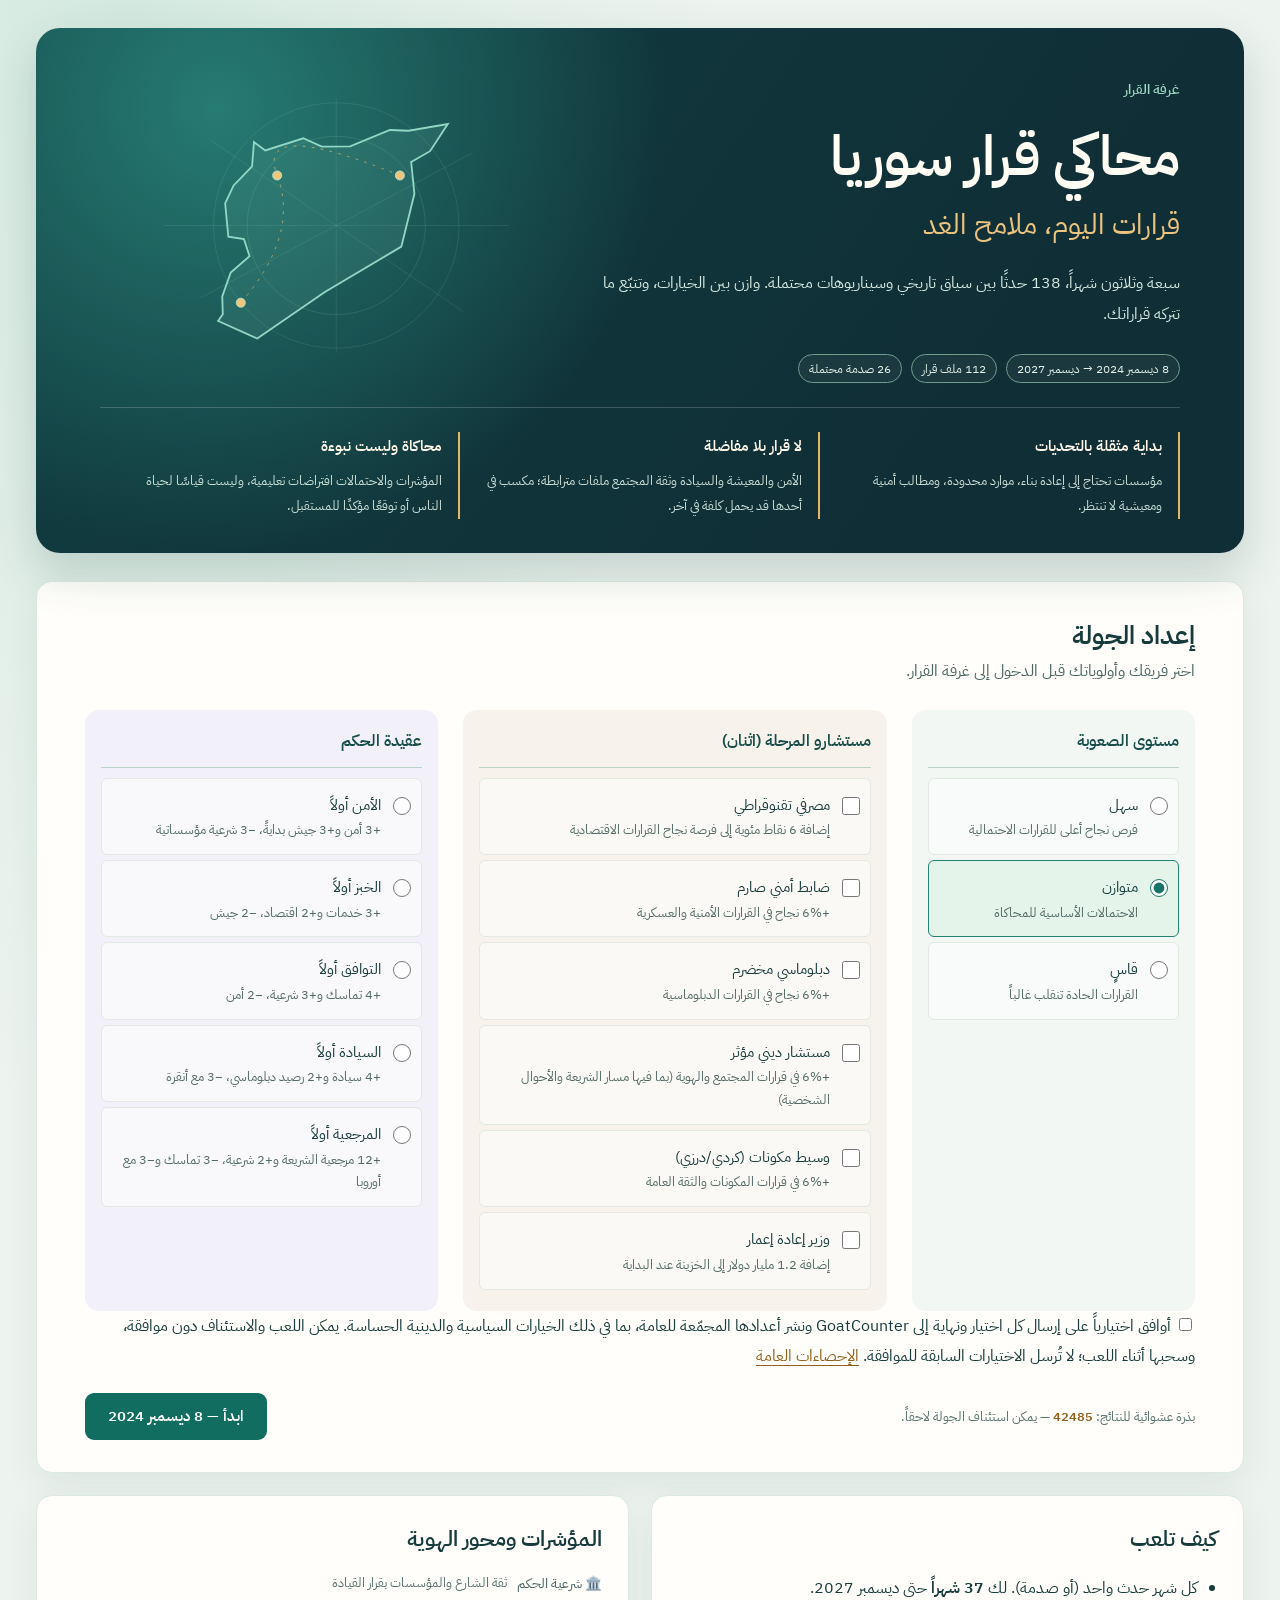
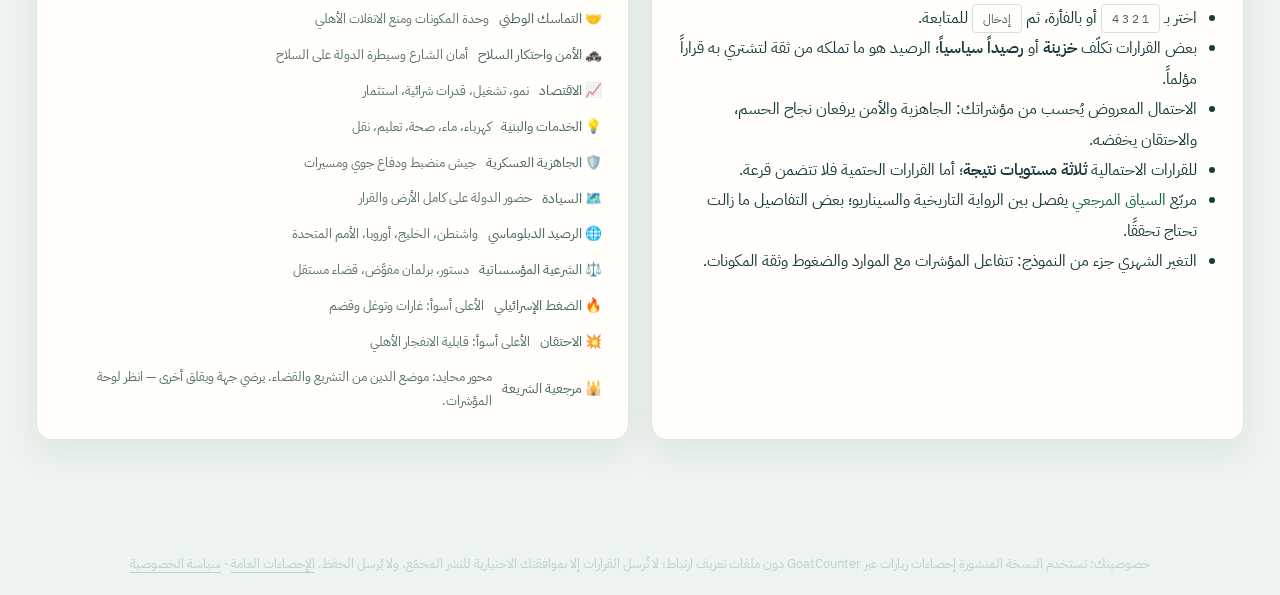
==== index.html @ d38460de "إضافة إحصاءات عامة للاختيارات بموافقة اختيارية" ====
<!DOCTYPE html>
<html lang="ar" dir="rtl">
<head>
<meta charset="utf-8">
<meta name="viewport" content="width=device-width, initial-scale=1">
<title>محاكي قرار سوريا — غرفة القرار</title>
<meta name="description" content="لعبة محاكاة قرارات بسياق تاريخي وسيناريوهات افتراضية: من سقوط نظام الأسد في 8 ديسمبر 2024 حتى ديسمبر 2027. تعمل دون إنترنت.">
<style>
/* غرفة القرار — خط محلي وواجهة عربية تعمل دون اتصال */
@font-face{font-family:"IBM Plex Sans Arabic";font-style:normal;font-weight:400; font-display:swap;src:url([data-uri]) format("truetype")}
@font-face{font-family:"IBM Plex Sans Arabic";font-style:normal;font-weight:600 900;font-display:swap;src:url([data-uri]) format("truetype")}
:root{
 --bg:#182536;--bg2:#233449;--panel:#e8e6e1;--panel2:#f4f2ee;--panel3:#dedbd4;
 --txt:#172434;--dim:#465567;--dim2:#536172;--line:#c8c8c1;--line2:#a5a9aa;
 --gold:#80502f;--gold2:#b98054;--green:#206044;--red:#a2343d;--blue:#285e88;--purple:#775691;--orange:#895021;--teal:#266568;
 --r-leg:#a66e38;--r-coh:#4f8db9;--r-sec:#408369;--r-eco:#b87c45;--r-srv:#438c91;
 --r-mil:#a385bf;--r-sov:#759152;--r-dip:#b67c96;--r-dem:#7d9bc2;--r-press:#c56b72;--r-frag:#ce8b5e;--r-shr:#bda262;
 --mono:"IBM Plex Sans Arabic",Tahoma,sans-serif;--shadow:0 8px 24px #0b142324;
}
*{box-sizing:border-box}body,h1,h2,h3,h4,p{margin:0}button,input{font:inherit}html{-webkit-text-size-adjust:100%;scroll-padding-top:100px}
body{background:var(--bg);color:var(--txt);font-family:"IBM Plex Sans Arabic",Tahoma,sans-serif;font-size:16px;line-height:1.9}
a{color:var(--gold);text-underline-offset:4px}button,a,input,summary{-webkit-tap-highlight-color:transparent}
button{touch-action:manipulation}button:focus-visible,a:focus-visible,input:focus-visible,summary:focus-visible{outline:3px solid #3982b8;outline-offset:4px}
[hidden],.hidden{display:none!important}.wrap{max-width:1360px;margin:auto;padding:28px 36px 72px}h1,h2,h3,h4{font-weight:600}p,li,.brief{overflow-wrap:anywhere}b,strong{font-weight:600}
.top{color:#eef0f3;background:#182536f5;border-bottom:1px solid #526075;position:sticky;top:0;z-index:20;padding:14px 0;margin-bottom:26px;backdrop-filter:blur(10px)}
.topin{display:flex;align-items:center;justify-content:space-between;gap:18px;flex-wrap:wrap}.brand{display:flex;align-items:center;gap:12px}.logo{display:grid;place-items:center;width:40px;height:44px;color:#e0b895;border:1px solid #a57956;border-radius:6px;font-size:22px}
.brand h1{font-size:1.1rem;font-weight:600;color:#f2eee7}.brand small{display:block;font-size:.73rem;color:#bdc7d3;max-width:410px}.monthbox{display:flex;align-items:baseline;gap:10px}.monthbox .mt{font-size:1.25rem;font-weight:600}.monthbox .mn{color:#c4cdd7;font-size:.8rem}.topbtns{display:flex;gap:8px;flex-wrap:wrap}
.btn{border:1px solid transparent;border-radius:7px;background:#a46d46;color:#fff;padding:11px 22px;min-height:46px;font-weight:600;cursor:pointer;font-size:.95rem;line-height:1.5;transition:background .15s}
.btn:hover{background:#895434}.btn.ghost{background:transparent;color:var(--txt);border-color:var(--line2)}.btn.ghost:hover{background:#8c776512}.top .btn.ghost{color:#edf0f4;border-color:#64748a}.top .btn.ghost:hover{background:#314156}.top .btn.danger{color:#f1a6ae;border-color:#a46b76}.btn.sm{padding:8px 13px;min-height:42px;font-size:.82rem}.btn.danger{background:transparent;color:var(--red);border-color:var(--red)}
.grid{display:grid;grid-template-columns:minmax(0,1fr) 358px;gap:26px;align-items:start}.grid>*{min-width:0}.side{position:sticky;top:120px;max-height:calc(100vh - 140px);overflow:auto;padding:1px 4px 16px;scrollbar-width:thin}.grid.side-closed{grid-template-columns:minmax(0,960px);justify-content:center}.side{color:var(--txt)}
.card{background:var(--panel);border-radius:10px;padding:26px;margin-bottom:22px;box-shadow:var(--shadow)}.card.tight{padding:18px}.card h2{font-size:1.35rem;line-height:1.6;margin-bottom:14px;color:var(--txt);font-weight:600}.card h3{font-size:1.04rem;margin:18px 0 10px}.sub{color:var(--dim);font-size:.95rem}.tiny{color:var(--dim2);font-size:.8rem}.two{display:grid;grid-template-columns:minmax(0,1fr) minmax(0,1fr);gap:22px}.two>*{min-width:0}
/* بطاقة الحدث سطح قراءة، وليست لوحة مؤشرات أخرى */
.eventhead{display:flex;flex-wrap:wrap;gap:8px;align-items:center;margin-bottom:16px}.brief{font-size:1.12rem;line-height:2;max-width:70ch;color:#293b4d}.facts{list-style:none;display:grid;gap:8px;margin:22px 0;padding:15px 18px;border-inline-start:3px solid #b98054;background:#f3f1ec;border-radius:0 6px 6px 0}.facts li{font-size:.9rem;color:var(--dim)}.facts b{color:var(--txt)}
.chip{display:inline-flex;align-items:center;border:1px solid var(--line);background:transparent;border-radius:4px;padding:3px 10px;color:var(--dim);font-size:.78rem;line-height:1.7}.chip.risk-low{color:var(--green);border-color:#94b09e}.chip.risk-med{color:var(--gold);border-color:#bca182}.chip.risk-high{color:var(--red);border-color:#c7a2a1}.chip.cat{color:var(--teal);border-color:#94b7b5}.chip.shock{color:var(--orange);border-color:#c6a785}
.opts{display:grid;gap:12px;margin-top:24px}.opt{display:block;width:100%;position:relative;text-align:start;background:#f7f5f1;color:var(--txt);border:1px solid #b8bfbe;border-radius:8px;padding:18px 20px;font-size:1rem;cursor:pointer;transition:border-color .15s,background .15s;line-height:1.85}.opt:hover{background:#fffdfa;border-color:#8b5938}.opt:focus-visible{background:#fffdfa}.opt b{display:block;font-size:1.06rem;font-weight:600;padding-inline-end:38px;margin-bottom:6px}.opt small{display:block;color:var(--dim);font-size:.9rem}.opt .key{position:absolute;inset-inline-end:15px;top:18px;display:grid;place-items:center;width:26px;height:28px;border:1px solid #bdc2bd;border-radius:4px;font-size:.8rem;color:var(--dim)}.optmeta{display:flex;gap:8px;flex-wrap:wrap;margin-top:12px}.pill{font-size:.78rem;padding:3px 9px;border-radius:4px;background:#eeece6;color:var(--dim);border:1px solid transparent}.pill.p-hi{color:var(--green);background:#e5eee7}.pill.p-md{color:var(--gold);background:#eee6d9}.pill.p-lo{color:var(--red);background:#f2e3e2}.pill.cost{color:#7a4724;background:#eee3d8}.pill.lock{color:var(--dim2)}
.outcome{padding:22px;border-inline-start:4px solid var(--line2);background:#f4f2ed;border-radius:6px;margin:12px 0 18px}.outcome.t-ok{border-color:var(--green);background:#e1ece3}.outcome.t-mid{border-color:var(--gold);background:#eee7d8}.outcome.t-bad{border-color:var(--red);background:#f0e1df}.outcome .ot{font-weight:600;margin-bottom:12px;font-size:1.15rem}.t-ok .ot{color:var(--green)}.t-mid .ot{color:var(--gold)}.t-bad .ot{color:var(--red)}.effs{display:flex;flex-wrap:wrap;gap:7px;margin-top:14px}.eff{font-size:.8rem;padding:3px 9px;border-radius:4px}.eff.up{background:#dbeadf;color:#1b5939}.eff.dn{background:#eed9d8;color:#912b34}.eff.nu{background:#dbe0e3;color:#344455}.eff.ax{background:#eae2ce;color:#6c5426;border:1px dashed #a58c53}.reality{border-top:1px solid #a8b2a8;padding:18px 0 0;margin-top:24px;font-size:.94rem;color:var(--dim)}.reality .rt{font-size:.85rem;font-weight:600;color:var(--green);margin-bottom:6px}.reality b{color:var(--green)}.nextrow{display:flex;justify-content:space-between;align-items:center;gap:16px;flex-wrap:wrap;margin-top:22px}
/* لوحة جانبية هادئة بتباين مستقل */
.side{--panel:#233449;--panel2:#2b3e54;--panel3:#34485e;--txt:#edf0f3;--dim:#c1ccd7;--dim2:#b2c0cf;--line:#4b5d72;--line2:#697a8d;--gold:#e2ba98;--green:#8ed3b1;--red:#f1a6ae;--orange:#e5b48b;--teal:#9acdd1}.side .card{box-shadow:none}.side .card h2{font-size:1rem}.tabs{display:flex;gap:5px;flex-wrap:wrap;margin-bottom:14px}.tab{font-family:inherit;font-size:.8rem;cursor:pointer;padding:8px 11px;border:1px solid var(--line);border-radius:5px;background:transparent;color:var(--dim);min-height:42px}.tab.on{color:var(--txt);background:var(--panel3);border-color:var(--gold)}
.gauges{display:grid;grid-template-columns:1fr 1fr;gap:14px 12px}.g{padding:6px 0 10px;border-bottom:1px solid var(--line)}.g .gl{display:flex;justify-content:space-between;align-items:baseline;gap:6px;color:var(--dim);font-size:.74rem}.g .gv{font-size:.95rem;font-weight:600;color:var(--txt);font-variant-numeric:tabular-nums}.g .gd{font-size:.7rem;margin-inline-end:4px}.g .gd.up{color:var(--green)}.g .gd.dn{color:var(--red)}.gd.neu{color:var(--dim)}.gbar{height:5px;background:#152334;border-radius:3px;margin-top:10px;overflow:hidden}.gbar i{display:block;height:100%;border-radius:3px}.g.neg .gl{color:#edb9bd}.g.axis .gv{color:#e4c484}.axisnote{border-inline-start:2px solid #bda262;padding:10px 12px;margin-top:16px;color:var(--dim);font-size:.76rem;line-height:1.9}
.resrow{display:flex;gap:12px;margin-top:20px}.res{flex:1;border-top:1px solid var(--line);padding-top:10px}.res b{display:block;color:var(--txt);font-size:1.45rem;font-variant-numeric:tabular-nums}.res span{font-size:.76rem;color:var(--dim)}.res.warn b{color:var(--red)}.rows{display:grid;gap:10px}.row{display:flex;justify-content:space-between;align-items:center;gap:10px;font-size:.85rem}.row .rn{color:var(--dim)}.mini{width:86px;height:5px;background:#152334;border-radius:3px;overflow:hidden;flex-shrink:0}.mini i{display:block;height:100%;background:#83a9c7}.mini.thr i{background:#dc9199}.mini.pop i{background:#86c3c0}.val{font-size:.8rem;min-width:26px;text-align:end}.note{background:#f3f0e9;border-inline-start:3px solid #a46d46;border-radius:4px;padding:12px 16px;font-size:.88rem;color:#2e4154;margin-bottom:10px}.note.warnc{border-color:var(--red)}.note.goodc{border-color:var(--green)}.note.infoc{border-color:var(--blue)}
canvas{width:100%;height:210px;display:block;background:#182536;border-radius:6px;border:1px solid #526075}.legend{display:flex;flex-wrap:wrap;gap:10px;margin-top:12px}.legend span{display:flex;align-items:center;gap:6px;font-size:.75rem;color:var(--dim)}.legend i{width:13px;height:4px;display:block;border-radius:2px}.log{display:grid;gap:12px;max-height:480px;overflow:auto;padding-inline-end:5px}.li{border-bottom:1px solid var(--line);padding:12px 0;font-size:.9rem}.li .lh{display:flex;justify-content:space-between;gap:10px;font-size:.74rem;color:var(--dim2)}.li .lt{font-weight:600;margin:7px 0}.li .lo{color:var(--gold)}.li .lx{font-size:.82rem;color:var(--dim)}.tiertag{font-size:.72rem;padding:2px 8px;border-radius:4px}.tiertag.ok{background:#dbeadf;color:#1b5939}.tiertag.mid{background:#eee3cf;color:#785a29}.tiertag.bad{background:#eed9d8;color:#912b34}
/* مدخل الجولة */
.hero{color:#f0eee9;padding:34px 0 40px;margin-bottom:28px;border-bottom:1px solid #526075;position:relative}.hero h1{font-size:clamp(2rem,4.2vw,3.5rem);line-height:1.4;color:#f4f0e8;max-width:900px;letter-spacing:0}.hero .hero-subtitle{display:block;color:#d2b69e;font-size:.52em;margin-top:12px;font-weight:400}.hero .tag{color:#c5cfda;margin-top:22px;max-width:760px;font-size:1.03rem}.hero .chip{color:#ced6df;border-color:#596a7e}.flagline{display:flex;flex-wrap:wrap;gap:9px;margin-top:24px}.stat3{display:grid;grid-template-columns:repeat(3,minmax(0,1fr));gap:24px;margin-top:32px}.mini-card{border-inline-start:2px solid #a77b59;padding:0 18px;color:#c5cfda;font-size:.9rem}.mini-card b{display:block;color:#f0eee9;margin-bottom:8px;font-size:1.05rem}
.pickers{display:grid;grid-template-columns: .8fr 1.2fr 1fr;gap:28px;margin-top:24px}.pick{min-width:0}.pick h4{color:#344455;font-size:1rem;padding-bottom:10px;border-bottom:1px solid #b6bdbb;margin-bottom:10px}.pick label{display:grid;grid-template-columns:20px minmax(0,1fr);column-gap:10px;align-items:start;font-size:.94rem;padding:12px 10px;margin-bottom:5px;cursor:pointer;border-radius:6px;border:1px solid transparent}.pick label:has(input:checked){border-color:#8d6545;background:#f5f1e9}.pick label:hover{background:#f0ede7}.pick input{accent-color:#885936;width:18px;height:18px;margin:6px 0 0}.pick .pd{grid-column:2;font-size:.79rem;color:#526174;line-height:1.8}.pick label:focus-within{outline:2px solid #3982b8;outline-offset:1px}
.finalhead{padding:36px;text-align:center}.finalhead .big{font-size:clamp(1.8rem,3.8vw,2.8rem);line-height:1.5;margin:16px 0;color:var(--txt)}.scorebox{display:flex;gap:30px;justify-content:center;flex-wrap:wrap;margin:28px 0}.scorebox div{min-width:100px;padding:10px}.scorebox b{display:block;font-size:2rem;color:#80502f;font-weight:600}.scorebox span{color:var(--dim);font-size:.82rem}.kv{display:flex;justify-content:space-between;gap:12px;padding:9px 0;border-bottom:1px solid var(--line);font-size:.9rem}.kv span:first-child{color:var(--dim)}.hl{color:var(--gold);font-weight:600}.save-feedback{padding:12px 16px;border-inline-start:3px solid #a46d46;background:#f1eee6;color:#172434;margin-top:12px}.sources-list{font-size:.83rem;margin-top:14px}.sources-list a{overflow-wrap:anywhere}.section-label{color:#c6ac93;font-size:.9rem;margin-bottom:14px}.progress-track{height:3px;background:#425269;margin-top:14px;border-radius:2px;overflow:hidden}.progress-track i{display:block;height:100%;background:#c69670}.side-toggle{white-space:nowrap}
@media(min-width:1101px){.hero:after{content:"";position:absolute;inset-inline-end:0;top:48px;width:100px;height:100px;border:1px solid #6f6e6c;transform:rotate(45deg);opacity:.3;pointer-events:none}}
@media(max-width:1100px){.wrap{padding:20px 22px 60px}.grid{grid-template-columns:minmax(0,1fr) 310px;gap:18px}.card{padding:22px}.pickers{gap:16px}.brand small{max-width:300px}}
@media(max-width:900px){.grid{grid-template-columns:minmax(0,1fr)}.side{position:static;max-height:none;padding:0;order:-1}.grid.side-closed{grid-template-columns:minmax(0,1fr)}.side .gauges{grid-template-columns:repeat(3,minmax(0,1fr))}.pickers{grid-template-columns:1fr 1fr}.pick:first-child{grid-column:1/-1}.pick:first-child label{display:inline-grid;width:32%;vertical-align:top}.stat3{gap:14px}.two{grid-template-columns:minmax(0,1fr)}.top{position:relative;top:auto}.monthbox{margin-inline-end:auto}}
@media(max-width:600px){body{font-size:15px}.wrap{padding:12px 14px 44px}.hero{padding:20px 0 28px;margin-bottom:20px}.hero .tag{font-size:.95rem}.stat3{grid-template-columns:1fr;gap:18px;margin-top:24px}.card{padding:20px 16px;border-radius:8px}.pickers{grid-template-columns:1fr;gap:20px}.pick:first-child label{display:grid;width:auto}.pick:first-child{grid-column:auto}.hero h1{font-size:2.15rem}.topin{gap:12px}.brand small{max-width:260px}.topbtns{width:100%}.topbtns .btn{flex:1;padding-inline:8px}.side .gauges{grid-template-columns:1fr 1fr}.brief{font-size:1.04rem}.opt{padding:16px 13px}.opt b{font-size:1rem}.nextrow>div:last-child{display:flex;gap:8px;flex-wrap:wrap}.nextrow .btn{flex:1}.facts{padding:13px}.card h2{font-size:1.22rem}.finalhead{padding:24px 16px}.scorebox{gap:8px}.scorebox div{min-width:85px}.flagline{gap:7px}.row{flex-wrap:wrap}.side .row{flex-wrap:nowrap}.brand h1{font-size:1rem}}
@media(prefers-reduced-motion:reduce){*,*:before,*:after{animation:none!important;transition:none!important;scroll-behavior:auto!important}}
/* غرفة القرار: أسطح قراءة فاتحة فوق خلفية هادئة، مع مدخل خرائطي مستقل */
:root{--bg:#e5eeeb;--panel:#fffefa;--panel2:#f2f7f3;--panel3:#dcebe5;--txt:#173b3c;--dim:#486563;--dim2:#55706d;--line:#d5e2dc;--line2:#9db7ac;--gold:#91601b;--green:#12674e;--red:#a23d42;--teal:#126b69;--shadow:0 12px 35px #214a4012}
body{background:radial-gradient(ellipse at 10% 0%,#d3e9df 0,transparent 36%),#edf3ef;color:var(--txt)}
.wrap{max-width:1400px}.card{border:1px solid #dce9e2;border-radius:16px;background:var(--panel)}
.hero{display:grid;grid-template-columns:minmax(0,1.1fr) minmax(280px,.9fr);gap:12px 30px;align-items:center;overflow:hidden;padding:48px clamp(24px,5vw,70px) 34px;border:0;border-radius:24px;background:radial-gradient(circle at 15% 15%,#267b72 0,transparent 40%),linear-gradient(125deg,#113f42,#102e36 75%);box-shadow:0 20px 45px #144c4230}
.hero:after{display:none}.hero-copy{position:relative;z-index:1}.hero h1{font-size:clamp(2.2rem,4.4vw,4rem);color:#fffdf4}.hero .hero-subtitle{color:#edc47e;margin-top:8px}.hero .tag{color:#d6ebe2;max-width:58ch}.hero .chip{border-color:#6d9d8d;color:#e3f2e9;background:#ffffff0c;border-radius:30px}.section-label{color:#9ed7c3;font-weight:600}.hero-map{margin:0;text-align:center;color:#b3dfcf}.hero-map svg{display:block;width:100%;max-height:300px}.hero-map figcaption{font-size:.7rem;color:#b6d8cd}.stat3{grid-column:1/-1;gap:0;margin-top:12px;padding-top:24px;border-top:1px solid #ffffff30}.mini-card{border-color:#e4b764;padding:0 16px;color:#cce0d8;font-size:.82rem}.mini-card b{color:#fff8e9;font-size:.95rem}
.setup{padding:32px clamp(20px,4vw,48px);background:#fffefa}.setup h2{margin-bottom:0;font-size:1.65rem}.setup-intro{color:var(--dim)}.pickers{grid-template-columns:.8fr 1.2fr 1fr;gap:25px}.pick{padding:16px;border-radius:14px;background:#f2f7f4}.pick:nth-child(2){background:#f7f3ec}.pick:nth-child(3){background:#f2f0f8}.pick h4{color:#174d49;border-color:#bcd3c8}.pick label{background:#ffffff8c;border-color:#e1e9e2}.pick label:has(input:checked){border-color:#238271;background:#e4f4eb}.pick input{accent-color:#167568}.pick .pd{color:#526a65}.btn{background:#126d61;border-radius:9px}.btn:hover{background:#0b504a}
.top{background:#123c3d;border-color:#37635d;padding:9px 0;margin-bottom:12px}.brand h1{color:#fff8ed}.brand small{color:#c0d9d0}.logo{color:#f1cc88;border-color:#c6a76b;border-radius:50%}.monthbox .mn{color:#c4ddd3}.top .btn.ghost{border-color:#70988c;color:#f3fff8}.top .btn.ghost:hover{background:#275751}.grid{gap:22px}.event-card{border-top:4px solid #248778;margin-bottom:12px;padding:24px 28px}.event-card h2{font-size:clamp(1.45rem,2.2vw,2rem);line-height:1.5}.brief{color:#345550;line-height:1.85}.facts{background:#eff7f2;border-color:#49a18a;margin:14px 0 0}.opts{margin-top:0;gap:9px}.opt{background:#fffefa;border-color:#d4e4da;border-radius:12px;padding:14px 18px;box-shadow:0 3px 12px #173e3410}.opt:hover,.opt:focus-visible{background:#f0faf4;border-color:#238574}.opt .key{background:#e3f2eb;border:0;color:#176d5d;border-radius:8px}.pill.p-hi{color:#126149;background:#def2e6}.pill.p-md,.pill.cost{color:#7c5817;background:#fbefd4}.pill.p-lo{color:#963b43;background:#fbe5e3}.news{margin:20px 0;background:#e2eeea;border:1px solid #cbded5;border-radius:12px}.news summary{cursor:pointer;padding:14px 18px;font-weight:600;color:#225d55}.news summary span{display:inline-block;background:#cbe2d7;border-radius:20px;padding:0 9px;margin-inline-start:8px}.news-body{padding:0 16px 8px}.note{background:#fffefa}
.side{--panel:#153f3f;--panel2:#20504c;--panel3:#2b6057;--txt:#f1faf4;--dim:#c7e0d4;--dim2:#bbd4ca;--line:#39655c;--line2:#71998c;--gold:#f0ca83;--green:#9ce2b8;--red:#ffb8b2;--orange:#f3c38a;--teal:#a2e3d5}.side .card{border-color:#335e53}.tabs{background:#dcebe3;padding:5px;border-radius:12px}.tab{color:#305b52;border:0;border-radius:8px}.tab.on{background:#155f54;color:white}.gbar,.mini{background:#0b3030}.res{background:#24574d;border:0;border-radius:10px;padding:10px 13px}.res:nth-child(2){background:#4d4b64}.axisnote{border-color:#d7b36d}.side .gauges{gap:12px}.g.neg .gl{color:#ffb8b2}.g.axis .gv{color:#f0ce8a}
@media(max-width:900px){.side{order:0}.hero{grid-template-columns:1fr 40%;padding:30px}.pickers{grid-template-columns:1fr 1fr}.top{position:relative}}
@media(max-width:600px){.hero{grid-template-columns:1fr 110px;gap:4px;padding:24px 20px}.hero h1{font-size:1.8rem}.hero .hero-subtitle{font-size:.55em}.hero .tag{font-size:.88rem;margin-top:12px}.hero-map{align-self:start}.hero-map svg{margin-top:20px}.hero-map figcaption{font-size:.6rem;line-height:1.5}.flagline{grid-column:1/-1}.stat3{grid-template-columns:1fr;gap:12px}.mini-card{font-size:.8rem}.pickers{grid-template-columns:1fr}.pick:first-child label{width:auto}.event-card{padding:18px 16px}.topbtns .btn{flex:initial}.topbtns{gap:5px}.top .btn.sm{font-size:.75rem;padding:6px 9px}.monthbox .gbar{max-width:90px}.news{margin-top:14px}}
@media print{body{background:white;color:black}.topbtns,.nextrow,.side-toggle{display:none}.wrap{max-width:none;padding:0}.card{box-shadow:none;break-inside:avoid}canvas{max-width:100%}}

</style>
</head>
<body>
<div id="app"></div>
<noscript><p style="padding:30px">هذه اللعبة تحتاج تفعيل جافاسكربت في المتصفح.</p></noscript>
<script>
/* =========================================================================
   محاكي قرار سوريا — المحرك (v2)
   من 8 ديسمبر 2024 (سقوط النظام) حتى ديسمبر 2027
   المحرك مستقل عن البيانات: كل الأحداث في src/data/*.json
   ========================================================================= */
"use strict";
var SY = (function () {

  /* ---------- 1) قاموس المؤشرات ---------- */
  // مؤشرات إيجابية (0-100، الأعلى أفضل)
  var STATS = {
    leg:  { n: "شرعية الحكم",        s: "ثقة الشارع والمؤسسات بقرار القيادة", ic: "🏛️" },
    coh:  { n: "التماسك الوطني",     s: "وحدة المكونات ومنع الانفلات الأهلي",   ic: "🤝" },
    sec:  { n: "الأمن واحتكار السلاح", s: "أمان الشارع وسيطرة الدولة على السلاح", ic: "🚓" },
    eco:  { n: "الاقتصاد",           s: "نمو، تشغيل، قدرات شرائية، استثمار",    ic: "📈" },
    srv:  { n: "الخدمات والبنية",    s: "كهرباء، ماء، صحة، تعليم، نقل",        ic: "💡" },
    mil:  { n: "الجاهزية العسكرية",  s: "جيش منضبط ودفاع جوي ومسيرات",         ic: "🛡️" },
    sov:  { n: "السيادة",            s: "حضور الدولة على كامل الأرض والقرار",    ic: "🗺️" },
    dip:  { n: "الرصيد الدبلوماسي",   s: "واشنطن، الخليج، أوروبا، الأمم المتحدة", ic: "🌐" },
    dem:  { n: "الشرعية المؤسساتية", s: "دستور، برلمان مفوَّض، قضاء مستقل",     ic: "⚖️" }
  };
  // مؤشرات سالبة (0-100، الأعلى أسوأ)
  var NEG = {
    press: { n: "الضغط الإسرائيلي", s: "غارات وتوغل وتهديد وقضم أرض", ic: "🔥" },
    frag:  { n: "الاحتقان والانفلات", s: "قابلية الانفجار الأهلي والأمني", ic: "💥" }
  };
  var RES = {
    cash: { n: "الخزينة", u: "مليار $", max: 60, s: "ما تملكه الدولة فعلياً للإنفاق" },
    cap:  { n: "الرصيد السياسي", u: "/100", max: 100, s: "ما تستطيع إنفاقه على قرارات مؤلمة" }
  };
  // محور هوية: محايد — لا يُكسِب ولا يُخسِر في حد ذاته، بل يقرّر مَن يرضى ومَن يغضب.
  // لا يدخل في متوسط النتيجة، لكنه يغيّر ديناميكا المكونات والتمويل وسخط المقاتلين.
  var AXIS = {
    shr: {
      n: "مرجعية الشريعة في التشريع", ic: "🕌",
      s: "موضع الدين من التشريع والقضاء — وعد القيادة لمقاتليها قبل النصر وبعده",
      lo: "دولة مدنية بقانون", hi: "تحكيم كامل للشريعة"
    }
  };
  var REL = {
    us:   "واشنطن", eu: "أوروبا", gulf: "الخليج", tr: "أنقرة",
    ru:   "موسكو",  il: "تل أبيب", ir: "طهران",   arab: "العرب والأمم"
  };
  var POP = {
    sunn: "القاعدة السنية", alaw: "العلويون", druze: "الدروز",
    kurd: "الكرد", christ: "المسيحيون", trib: "العشائر"
  };
  var THR = { isis: "داعش", rem: "فلول النظام", war: "فصائل خارج السيطرة" };

  var START_MONTH = { y: 2024, m: 12 };
  var MONTHS_TOTAL = 37; // ديسمبر 2024 ... ديسمبر 2027

  var MONTHS_AR = ["يناير","فبراير","مارس","أبريل","مايو","يونيو","يوليو","أغسطس","سبتمبر","أكتوبر","نوفمبر","ديسمبر"];

  /* ---------- 2) أدوات ---------- */
  function clamp(v, a, b) { return v < a ? a : (v > b ? b : v); }
  function rngFactory(seed) {
    var s = seed >>> 0;
    function next() {
      s += 0x6D2B79F5; s >>>= 0;
      var t = s;
      t = Math.imul(t ^ (t >>> 15), t | 1);
      t ^= t + Math.imul(t ^ (t >>> 7), t | 61);
      return ((t ^ (t >>> 14)) >>> 0) / 4294967296;
    }
    next.snapshot = function () { return s; };
    return next;
  }
  function monthLabel(i) {
    var idx = START_MONTH.m - 1 + i;
    var y = START_MONTH.y + Math.floor(idx / 12);
    return MONTHS_AR[idx % 12] + " " + y;
  }

  /* ---------- 3) الحالة الابتدائية ----------
     القيم مأخوذة من وقائع ديسمبر 2024: جيش مُدمَّر (70-80% من السلاح
     الاستراتيجي ضُرب)، سيادة ناقصة (احتلال المنطقة العازلة)، سيولة صفرا،
     شرعية نصر عالية جداً، تفاؤل خارجي حذر. */
  function initialState(seed) {
    return {
      seed: seed,
      month: 0,
      diff: "واقعي",
      difficulty: 1.0,
      st: {
        leg: 74, coh: 46, sec: 34, eco: 22, srv: 18, mil: 20, sov: 30, dip: 40, dem: 12,
        press: 78, frag: 62,
        shr: 48   // الوعد قائم (الفقه «مصدر رئيسي» في الإعلان الدستوري) والتنفيذ مؤجَّل
      },
      res: { cash: 0.6, cap: 70 },
      rel: { us: 22, eu: 30, gulf: 55, tr: 72, ru: 38, il: 8, ir: 10, arab: 45 },
      pop: { sunn: 72, alaw: 22, druze: 30, kurd: 30, christ: 35, trib: 48 },
      thr: { isis: 55, rem: 62, war: 66 },
      cabinet: [],
      doctrine: null,
      flags: {},
      shrHigh: 48,   // أعلى مستوى بلغه محور الشريعة (لسُلّم التراجع)
      used: {},
      queue: [],        // أحداث مجدولة: {id, at}
      promises: [],   // وعود سياسية: {label, metric, target, due, reward, penalty}
      delay: [],        // آثار مؤجلة: {at, eff, txt, from}
      log: [],          // سجل القرارات
      line: [],         // لقطات المؤشرات لرسم المنحنى
      seen: [],
      notes: {},        // ملاحظات الحالة لكل شهر
      over: null,
      rng: rngFactory(seed || 1)
    };
  }

  /* ---------- 4) تطبيق الآثار ---------- */
  function applyEff(S, eff) {
    if (!eff) return;
    for (var k in eff) {
      var v = eff[k];
      if (k in S.st) {
        // الطرفان اللزجان: الدفعة الأخيرة إلى 100 أصعب، والانحدار ما دون 20 أصعب
        var vv = v;
        if ((v > 0 && S.st[k] > 70) || (v < 0 && S.st[k] < 30)) vv = v * 0.55;
        if ((v > 0 && S.st[k] > 85) || (v < 0 && S.st[k] < 15)) vv = v * 0.30;
        S.st[k] = clamp(S.st[k] + vv, 0, 100);
      }
      else if (k in S.res) {
        if (k === "cash") S.res.cash = Math.max(-5, +(S.res.cash + v).toFixed(2));
        else S.res.cap = clamp(S.res.cap + v, 0, 100);
      }
      else if (k.indexOf("r_") === 0) { var a = k.slice(2); if (a in S.rel) S.rel[a] = clamp(S.rel[a] + v, 0, 100); }
      else if (k.indexOf("p_") === 0) { var b = k.slice(2); if (b in S.pop) S.pop[b] = clamp(S.pop[b] + v, 0, 100); }
      else if (k.indexOf("t_") === 0) { var c = k.slice(2); if (c in S.thr) S.thr[c] = clamp(S.thr[c] + v, 0, 100); }
    }
  }
  function addFlags(S, list) { (list || []).forEach(function (f) { S.flags[f] = (S.flags[f] || 0) + 1; }); }
  function has(S, f) { return !!S.flags[f]; }

  /* ---------- 5) شروط ظهور الأحداث ---------- */
  function condOK(S, w) {
    if (!w) return true;
    var i;
    if (w.flagAll) for (i = 0; i < w.flagAll.length; i++) if (!has(S, w.flagAll[i])) return false;
    if (w.flagAny && w.flagAny.length) {
      var any = false;
      for (i = 0; i < w.flagAny.length; i++) if (has(S, w.flagAny[i])) any = true;
      if (!any) return false;
    }
    if (w.flagNone) for (i = 0; i < w.flagNone.length; i++) if (has(S, w.flagNone[i])) return false;
    if (w.min) for (var k in w.min) if (getVal(S, k) < w.min[k]) return false;
    if (w.max) for (var k2 in w.max) if (getVal(S, k2) > w.max[k2]) return false;
    if (w.monthMin && S.month < w.monthMin) return false;
    if (w.monthMax && S.month > w.monthMax) return false;
    return true;
  }
  function getVal(S, k) {
    if (k in S.st) return S.st[k];
    if (k === "cash") return S.res.cash;
    if (k === "cap") return S.res.cap;
    if (k.indexOf("r_") === 0) return S.rel[k.slice(2)] || 0;
    if (k.indexOf("p_") === 0) return S.pop[k.slice(2)] || 0;
    if (k.indexOf("t_") === 0) return S.thr[k.slice(2)] || 0;
    return 0;
  }

  /* ---------- 6) احتمال نجاح الخيار ---------- */
  function chance(S, opt) {
    if (!opt.prob) return null;
    var base = opt.prob.base;
    var mods = opt.prob.mods || {};
    var adj = 0;
    for (var k in mods) adj += getVal(S, k) * mods[k];
    var cabinetMod = 0;
    (S.cabinet || []).forEach(function (c) { if (c.cat && opt.cat && c.cat === opt.cat) cabinetMod += (c.v || 0); });
    if (S.doctrine && opt.cat && S.doctrine.bonusCat === opt.cat) cabinetMod += 6;
    var p = base + adj + cabinetMod;
    // عقوبات الحالة الحرجة: إفلاس، احتقان حرج، نفاد رصيد سياسي
    if (S.res.cash < -2) p -= 4;
    if (S.st.frag > 75) p -= Math.min(6, (S.st.frag - 75) * 0.24);
    if (S.res.cap < 15) p -= 4;
    // الصعوبة غير متماثلة: السهل يرفع كل الاحتمالات، القاسي يخفضها (بلا قلب للاتجاه)
    if (S.diff === "easy") p += (100 - p) * 0.14;
    else if (S.diff === "hard") p -= p * 0.16;
    return clamp(Math.round(p), 14, 94);
  }

  /* ---------- 7) اختيار حدث الشهر ---------- */
  function pickEvent(S, data) {
    // (أ) أحداث مجدولة مستحقة
    var due = [], keep = [];
    S.queue.forEach(function (q) { if (q.at <= S.month) due.push(q.id); else keep.push(q); });
    S.queue = keep;
    var ev = null;
    for (var i = 0; i < due.length && !ev; i++) {
      var c = data.byId[due[i]];
      if (c && !S.used[c.id] && condOK(S, c.when)) ev = c;
    }
    // (ب) أحداث الشهر المؤهلة: أولوية + ضغط استحقاق (المهلة ترفع الوزن)
    if (!ev) {
      var cands = [];
      data.events.forEach(function (e) {
        if (S.used[e.id]) return;
        if (e.month > S.month) return;
        if (e.ttl && S.month > e.month + e.ttl) return;                // انتهت صلاحية
        if (e.shock) return;
        if (condOK(S, e.when)) cands.push(e);
      });
      cands.forEach(function (e) { e._urg = urgency(S, e) + S.rng() * 4; });
      cands.sort(function (a, b) {
        var d = (b._urg * 6 + (b.pri || 0) * 1.5) - (a._urg * 6 + (a.pri || 0) * 1.5);
        if (d) return d;
        return (a.month - b.month);
      });
      ev = cands[0] || null;
    }
    // (ج) صدمة عشوائية — مقيّدة بنافذتها الزمنية هي أيضاً
    if (!ev || S.rng() < shockChance(S)) {
      var shocks = data.events.filter(function (e) {
        if (!e.shock || S.used[e.id]) return false;
        var win = Math.max(1, e.ttl || 1);
        if (S.month < e.month - win || S.month > e.month + win) return false;
        return condOK(S, e.when);
      });
      if (shocks.length) ev = shocks[Math.floor(S.rng() * shocks.length)];
    }
    return ev;
  }
  // ضغط الاستحقاق: كلما اقترب موعد انتهاء صلاحية الحدث ارتفع وزنه ليصل 12 نقطة.
  function urgency(S, e) {
    var ttl = e.ttl || 1;
    var left = (e.month + ttl) - S.month;              // أشهر متبقية قبل السقوط
    var p = clamp((ttl - left + 1) / (ttl + 1), 0, 1); // 0 ← جديد … 1 ← آخر شهر
    return 12 * p * p;
  }
  function shockChance(S) {
    var f = 0.22 + (S.thr.isis - 40) * 0.004 + (S.thr.rem - 40) * 0.003 + (S.st.frag - 50) * 0.004 - (S.st.sec - 50) * 0.003;
    return clamp(f, 0.10, 0.50);
  }

  /* ---------- 8) انجراف شهري تلقائي (ديناميكا النظام) ---------- */
  function drift(S) {
    var out = {};
    var d = function (k, v) { if (v) out[k] = (out[k] || 0) + v; };
    var st = S.st;
    // الاحتلال يستنزف السيادة والاقتصاد والشرعية
    if (st.press > 70) { d("sov", -(st.press - 70) * 0.06); d("eco", -0.8); d("leg", -0.6); d("frag", +0.5); }
    else if (st.press < 45) { d("eco", +0.6); d("sov", +0.4); }
    // الاقتصاد: نمو إن كانت السيادة والضغط مقبولين + رصيد دبلوماسي
    var growth = 0.45 + (st.dip - 40) * 0.02 + (st.sec - 45) * 0.015 - (st.frag - 50) * 0.018 - Math.max(0, st.press - 60) * 0.012;
    d("eco", growth);
    // الخدمات تتآكل بلا إنفاق
    d("srv", -0.35 + (S.res.cash > 6 ? 0.3 : 0));
    // الرصيد السياسي يتآكل مع الإخفاق الاقتصادي
    d("cap", (st.eco > 55 ? 0.6 : (st.eco < 25 ? -0.7 : 0.05)));
    // التهديدات
    d("t_isis", (S.thr.war > 50 ? 0.8 : 0) + (st.sec < 45 ? 0.7 : -0.5) + (S.rel.us > 60 ? -0.4 : 0));
    d("t_rem", (st.sec < 40 ? 0.6 : -0.3) + (getVal(S, "p_alaw") > 55 ? -0.5 : 0));
    d("t_war", (st.sec < 40 ? 0.45 : -0.50) + (has(S, "factions_kept") ? 0.35 : 0) - (st.mil > 45 ? 0.25 : 0));
    // الضغط الإسرائيلي يرتفع بالعجز الدبلوماسي وينخفض بالمسار السياسي والقوة العسكرية
    d("press", (st.dip > 60 ? -0.30 : (st.dip < 40 ? 0.25 : 0)) + (st.mil > 55 ? -0.15 : 0) + (st.sov < 25 ? 0.20 : 0));
    // تراكم قدرات الاحتكار الأمني مع الزمن (إن لم تكن في حرب مفتوحة)
    d("sec", (S.thr.war > 70 ? -0.30 : 0.30) + (st.mil > 45 ? 0.20 : -0.10) + (S.st.frag > 80 ? -0.20 : 0));
    // الاحتقان: مزيج ثقة المكونات + اقتصاد + تهديدات
    var compAvg = (S.pop.sunn + S.pop.alaw + S.pop.druze + S.pop.kurd + S.pop.christ + S.pop.trib) / 6;
    d("frag", (50 - compAvg) * 0.008 + (40 - st.eco) * 0.008 + (S.thr.isis - 45) * 0.008 + (S.thr.war - 45) * 0.007 - (st.srv - 45) * 0.014 - (st.coh - 50) * 0.008);
    // الشرعية تنزح مع الخدمات والاقتصاد
    d("leg", (st.srv - 45) * 0.012 + (st.eco - 45) * 0.012 - (st.frag - 50) * 0.01);
    // هجرة الكفاءات ورساميل عند ارتفاع الاحتقان
    d("cash", st.frag > 65 ? -0.10 : (st.eco > 45 ? 0.20 : 0.08));
    // الاهتمام الخارجي يبرد: الرصيد الدبلوماسي يتآكل إن لم يُجدَّد بالحضور والاتفاقات
    d("dip", -0.28 + (st.sov - 50) * 0.004 + (st.dip < 40 ? 0.12 : 0));
    // ===== محور تحكيم الشريعة: سوق ضغط ذو اتجاهين =====
    var shrPress = (52 - st.shr) * 0.012;   // انجذاب طبيعي إلى «صيغة الوسط» الدستورية
    if (has(S, "fighters_pledge")) shrPress += 0.35;          // بيعة/وعد للمقاتلين قائم
    if (has(S, "sharia_council_state")) shrPress += 0.25;     // مأسسة المرجعية داخل الدولة
    if (has(S, "salafist_split")) shrPress += 0.30;           // منافسة السلفيين على الشارع الديني
    if (has(S, "minority_pact")) shrPress -= 0.30;            // عقد مع المكونات غير السنية
    if (has(S, "awqaf_purged")) shrPress -= 0.20;             // ضبط المؤسسة الدينية بيدها
    if (st.shr > 70) shrPress -= 0.25;                        // كلفة خارجية/مؤسساتية تدفع للتراجع
    if (st.shr < 32) shrPress += 0.22;                        // ضغط القاعدة يعيد رفع السقف
    d("shr", shrPress);
    // كلفة الانزياح: النزول يُغضب المقاتلين، والصعود يُقلق المكونات والمانحين
    if (st.shr < 32) { d("t_war", 0.22); d("p_sunn", -0.12); d("frag", 0.10); }
    if (st.shr > 72) { d("p_alaw", -0.22); d("p_christ", -0.18); d("p_druze", -0.12); d("r_eu", -0.10); }
    if (st.shr >= 45 && st.shr <= 62 && st.dem > 45) { d("coh", 0.10); d("r_gulf", 0.06); }
    // ===== عدوى المكونات: إهمال مكوّن أقلّي يُعاقَب شهرياً =====
    var bleed = 0;
    ["alaw", "druze", "kurd", "christ"].forEach(function (c) {
      var v = S.pop[c];
      if (v < 20) bleed += (20 - v) / 20;               // 0 … 1 لكل مكوّن خارج العقد
    });
    if (bleed) { d("coh", -0.6 * bleed); d("frag", +0.5 * bleed); d("t_war", +0.4 * bleed); }
    return out;
  }
  // سُلّم الشريعة: عتبات مقفلة — التراجع بعد عبور عتبة يكلف انشقاقاً
  var LADDER = [{ at: 35, cap: -6, frag: 5 }, { at: 60, cap: -12, frag: 10 }, { at: 80, cap: -18, frag: 16 }];
  function ladderCost(S, prevShr) {
    var back = 0;
    LADDER.forEach(function (t, i) { if (S.shrHigh >= t.at && S.st.shr < t.at - 8) back = Math.max(back, i + 1); });
    if (!back) return null;
    var key = "ladder_back" + back;
    if (S.flags[key]) return null;
    S.flags[key] = 1;
    var t = LADDER[back - 1];
    return { cap: t.cap, frag: t.frag, t_war: 4, txt: "التراجع عن استحقاق تشريعي سبق إقراره: المقاتلون يعدّونه نكثاً، والمتشددون يعدّونه ضعفاً." };
  }

  /* ---------- 9) حالات الانهيار ---------- */
  function collapse(S) {
    var st = S.st;
    if (S.month < 2) return null;
    if (st.sec < 10 && st.frag > 80) return { id: "X_collapse", t: "انهار احتكار السلاح", d: "تفككت الأجهزة وباتت ميليشيات وقطاع طرق يديرون المحافظات. الدولة اسم على خريطة." };
    if (st.leg < 12) return { id: "X_legitimacy", t: "انفجر الشارع", d: "شرعية انهارت في الشارع بعد وعود لم تُنفَّذ؛ حراك شعبي يجبر القيادة على الرحيل أو المواجهة الدموية." };
    if (st.mil < 8 && st.press > 82) return { id: "X_deterrence", t: "سقوط الردع", d: "بلا جيش وبلا ضغط منخفض: الجنوب يُبتلع، ودمشق تتفاوض تحت النار على كل شيء." };
    if (S.res.cash < -3 && st.eco < 20) return { id: "X_bankrupt", t: "إفلاس الدولة", d: "رواتب معطلة، ليرة تنهار، مستشفيات تقفل. الانهيار القادم اجتماعي لا عسكري." };
    if (st.coh < 15 && (S.pop.alaw < 12 || S.pop.druze < 12 || S.pop.kurd < 12)) return { id: "X_balkan", t: "تفكك فعلي", d: "مكونات خرجت من العقد الوطني، وخطوط تماس داخلية دائمة: ثلاث سوريات لا دولة واحدة." };
    if (S.month > 5 && st.frag > 92 && st.sec < 30 && (S.thr.war > 68 || S.thr.isis > 73)) return { id: "X_chaos", t: "فوضى عامة", d: "اقتتال في ثلاث مناطق في شهر واحد، واغتيالات بالجملة، والجيش منشغل بنفسه." };
    if (st.shr > 74 && S.pop.alaw < 22 && st.coh < 38) return { id: "X_theo", t: "الهوية قبل العقد", d: "تشريعات سريعة بلا عقد وطني: مكونات حليفة انسحبت من الدولة، وحاضنة المقاتلين وحدها في الشارع." };
    if (st.shr < 26 && S.thr.war > 68 && st.leg < 48) return { id: "X_breach", t: "تمرد الحاضنة", d: "جيل المقاتلين الذين بيعوا على «كتاب الله» خرج على الدولة: خلايا، اعتصامات مسلحة، وخطباء يصفون القصر بالمرتدّ." };
    return null;
  }

  /* ---------- 10) تنفيذ القرار ---------- */
  function resolve(S, ev, opt) {
    var res = { txt: "", eff: {}, roll: null, tier: "ok" };
    var cost = opt.cost || {};
    // كلفة فورية — وإن نفد الرصيد السياسي يمر القرار «بمرسوم» بثمن أعلى
    var deficit = (cost.cap && S.res.cap + cost.cap < 0) ? -(S.res.cap + cost.cap) : 0;
    applyEff(S, cost);
    if (deficit > 0) applyEff(S, { frag: +(deficit * 0.7).toFixed(1), dem: -Math.round(deficit * 0.4), leg: -Math.round(deficit * 0.2) });

    var p = chance(S, opt);
    var tier = "ok";
    if (p !== null) {
      var r = S.rng() * 100;
      res.roll = { p: p, r: Math.round(r), hit: r < p };
      if (r < p) tier = "ok";
      else if (r < p + (100 - p) * 0.45) tier = "mid";
      else tier = "bad";
      res.tier = tier;
    }
    var o = (opt.out && opt.out[tier]) ? opt.out[tier] : null;
    var eff = o ? o.eff : opt.eff;
    res.txt = o ? o.txt : (opt.txt || "تم تنفيذ القرار.");
    res.eff = eff || {};
    res.decree = deficit;
    res.flags = (o && o.flags ? o.flags : []).concat(opt.flags || []);
    applyEff(S, eff);
    addFlags(S, res.flags);
    // آثار مؤجلة
    (opt.delay || []).forEach(function (dl) {
      S.delay.push({ at: S.month + (dl.in || 1), eff: dl.eff, txt: dl.txt, flags: dl.flags });
    });
    // أحداث مقفلة بموعد
    (opt.unlocks || []).forEach(function (id) {
      S.queue.push({ id: id, at: S.month + (opt.unlockIn || 1) });
    });
    // وعد سياسي: يُختبر عند موعدَه فإن تحقق كوفئ، وإن نقض دُفع الثمن
    if (opt.promise) {
      var pr = opt.promise;
      S.promises.push({
        label: pr.label || ("وعد في " + ev.title), metric: pr.metric, target: pr.target,
        due: S.month + (pr.in || 6), reward: pr.reward || {}, penalty: pr.penalty || {}, made: S.month
      });
    }
    S.log.push({
      month: monthLabel(S.month), dateIdx: S.month, cat: ev.cat, ev: ev.title,
      opt: opt.t, tier: p === null ? null : tier, p: p, eff: res.eff, txt: res.txt
    });
    return res;
  }

  /* ---------- 11) التقدم شهر ---------- */
  // حزم دعم/تمويل عالمية وصلت فعلاً في هذه الأشهر (مرة واحدة)
  var SUPPORT = { 4: 0.5, 11: 1.0, 12: 0.8, 14: 1.2, 16: 0.5, 22: 1.0, 26: 0.6, 30: 0.5 };
  function advance(S) {
    S.month++;
    var msgs = [];
    // آثار مؤجلة مستحقة
    var due = [], keep = [];
    S.delay.forEach(function (d) { if (d.at <= S.month) due.push(d); else keep.push(d); });
    S.delay = keep;
    due.forEach(function (d) { applyEff(S, d.eff); addFlags(S, d.flags); if (d.txt) msgs.push({ t: "أثر متأخر", x: d.txt }); });
    // استحقاق الوعود السياسية
    var pDue = [], pKeep = [];
    S.promises.forEach(function (x) { if (x.due <= S.month) pDue.push(x); else pKeep.push(x); });
    S.promises = pKeep;
    pDue.forEach(function (x) {
      var now = getVal(S, x.metric);
      var ok = now >= x.target;
      applyEff(S, ok ? x.reward : x.penalty);
      addFlags(S, ok ? ["promise_kept"] : ["promise_broken"]);
      msgs.push({ t: ok ? "وعد أُنجز" : "وعد نكث", x: x.label + " — " + (ok ? "تحقق (" + Math.round(now) + " ≥ " + x.target + ")"
                            : "لم يتحقق (" + Math.round(now) + " < " + x.target + ")؛ دُفع الثمن سياسياً.") });
    });
    // دعم مانحين مستحق في هذا الشهر (مرونة مالية لا قرار سياسي)
    if (SUPPORT[S.month]) { S.res.cash = Math.round((S.res.cash + SUPPORT[S.month]) * 100) / 100; msgs.push({ t: "تمويل خارجي", x: "حزمة دعم/اتفاقيات تضيف " + SUPPORT[S.month] + " مليار $ للخزينة (مرتبطة بمسار رفع العقوبات)." }); }
    // انجراف
    var dr = drift(S);
    applyEff(S, dr);
    // سُلّم الشريعة: كلفة التراجع عن عتبة سبق عبورها
    var lb = ladderCost(S, S.shrHigh);
    if (lb) { applyEff(S, { cap: lb.cap, frag: lb.frag, t_war: lb.t_war }); msgs.push({ t: "نكث تشريعي", x: lb.txt }); }
    if (S.st.shr > S.shrHigh) S.shrHigh = S.st.shr;
    // لقطات للمنحنى
    S.line.push({
      m: S.month, leg: S.st.leg, coh: S.st.coh, eco: S.st.eco, mil: S.st.mil,
      sov: S.st.sov, dip: S.st.dip, sec: S.st.sec, dem: S.st.dem, srv: S.st.srv,
      press: S.st.press, frag: S.st.frag, shr: S.st.shr, cash: S.res.cash
    });
    return { drift: dr, msgs: msgs };
  }

  /* ---------- 12) التقييم والنهايات ---------- */
  function score(S) {
    var st = S.st;
    var w = { leg: 1.0, coh: 1.25, sec: 1.0, eco: 1.15, srv: 0.9, mil: 0.8, sov: 1.15, dip: 0.8, dem: 0.7 };
    var sum = 0, wsum = 0;
    for (var k in w) { sum += st[k] * w[k]; wsum += w[k]; }
    var avg = sum / wsum;
    var penalty = Math.max(0, st.press - 50) * 0.18 + Math.max(0, st.frag - 50) * 0.22;
    var compAvg = (S.pop.sunn + S.pop.alaw + S.pop.druze + S.pop.kurd + S.pop.christ + S.pop.trib) / 6;
    var final = clamp(avg - penalty + (compAvg - 45) * 0.08, 0, 100);
    return {
      avg: Math.round(avg), final: Math.round(final), penalty: Math.round(penalty),
      grade: final >= 82 ? "أ" : final >= 72 ? "ب" : final >= 62 ? "ج" : final >= 52 ? "د" : final >= 42 ? "هـ" : "و",
      compAvg: Math.round(compAvg)
    };
  }
  function specificity(w) {
    if (!w) return 0;
    var n = 0;
    ["flagAll", "flagAny", "flagNone"].forEach(function (k) { if (w[k]) n += w[k].length; });
    if (w.min) n += Object.keys(w.min).length;
    if (w.max) n += Object.keys(w.max).length;
    if (w.monthMin) n++; if (w.monthMax) n++;
    return n;
  }
  function ending(S, endings) {
    var sc = score(S), best = null, bestScore = -1e9;
    for (var i = 0; i < endings.length; i++) {
      var e = endings[i];
      if (!condOK(S, e.when)) continue;
      // طبقة النهاية (خاصة/عامة/افتراضية) ثم دقّة شروطها، فالترتيب في الملف
      var sp = (e.tier || 1) * 1000 + specificity(e.when) * 10 - i;
      if (sp > bestScore) { bestScore = sp; best = e; }
    }
    return { end: best, score: sc };
  }

  /* ---------- 13) واجهة المحرك ---------- */
  var api = {
    STATS: STATS, NEG: NEG, AXIS: AXIS, RES: RES, REL: REL, POP: POP, THR: THR,
    MONTHS_TOTAL: MONTHS_TOTAL, monthLabel: monthLabel, clamp: clamp,
    initialState: initialState, applyEff: applyEff, addFlags: addFlags, has: has,
    condOK: condOK, getVal: getVal, chance: chance, pickEvent: pickEvent,
    drift: drift, collapse: collapse, resolve: resolve, advance: advance,
    score: score, ending: ending, shockChance: shockChance,
    rngSnapshot: function (S) { return S.rng.snapshot(); },
    rngRestore: function (S, snapshot) {
      if (!Number.isInteger(snapshot) || snapshot < 0 || snapshot > 4294967295) throw new Error("حالة العشوائية غير صالحة");
      S.rng = rngFactory(snapshot);
    }
  };

  /* ---------- 14) لاعب آلي (للاختبار والموازنة) ---------- */
  // stopAt حد حصري؛ الأشهر 0 إلى stopAt-1 تُلعب، والحد الافتراضي 37.
  function autoRun(S, data, mode, stopAt) {
    var guard = 0;
    var limit = stopAt == null ? MONTHS_TOTAL : Math.min(stopAt, MONTHS_TOTAL);
    while (S.month < limit && !S.over && guard++ < 400) {
      var ev = pickEvent(S, data);
      if (!ev) {
        if (S.month === MONTHS_TOTAL - 1) break;
        advance(S); var emptyCollapse = collapse(S); if (emptyCollapse) S.over = emptyCollapse;
        continue;
      }
      S.used[ev.id] = 1;
      S.seen.push(ev.id);
      var opts = ev.options;
      var oi = 0;
      if (mode === "random") oi = Math.floor(S.rng() * opts.length);
      else {
        var bestv = -1e9;
        opts.forEach(function (o, idx) {
          if (o.cost && (o.cost.cap || 0) < 0 && S.res.cap + (o.cost.cap || 0) < 0) { return; }
          var p = chance(S, o);
          function valOf(eff) {
            var v = 0;
            for (var k in eff) {
              var neg = (k === "press" || k === "frag" || k.indexOf("t_") === 0);
              var wgt = (k in STATS ? 1 : k in AXIS ? 0.4 : k === "cash" ? 3 : k === "cap" ? 0.6 : (k.indexOf("r_") === 0 ? 0.4 : k.indexOf("p_") === 0 ? 0.9 : 0.9));
              v += eff[k] * wgt * (neg ? -1 : 1);
            }
            return v;
          }
          var eff = (o.out && o.out.ok) ? o.out.ok.eff : (o.eff || {});
          var v = valOf(eff);
          if (p !== null && o.out) {
            var pmid = (100 - p) * 0.45, pbad = (100 - p) * 0.55;
            v = (valOf(o.out.ok.eff || {}) * p + valOf((o.out.mid || {}).eff || {}) * pmid + valOf((o.out.bad || {}).eff || {}) * pbad) / 100;
          }
          if (v > bestv) { bestv = v; oi = idx; }
        });
      }
      resolve(S, ev, opts[oi]);
      if (S.month === MONTHS_TOTAL - 1) { S.over = collapse(S); break; }
      advance(S);
      var c = collapse(S);
      if (c) { S.over = c; break; }
    }
    if (!S.over) S.over = null;
    return S;
  }

  api.autoRun = autoRun;
  return api;
})();
if (typeof module !== "undefined" && module.exports) module.exports = SY;

</script>
<script>
var SY_DATA = {"events": [{"id": "E001_days", "month": 0, "ttl": 1, "cat": "حكم", "risk": "متوسط", "pri": 10, "title": "الأسبوع الأول: من يمسك دفة دولة انهارت في 48 ساعة؟", "brief": "دمشق سقطت ليل 8 ديسمبر. الجيش تبخّر، والدوائر الحكومية معلقة، والسفارات تراقب من بعيد. أمامك ثلاثة مسارات: إبقاء بيروقراطية النظام السابق تدير المرافق، أو تطهيرها بالكامل، أو حكم مباشر بغرفة عمليات عسكرية.", "facts": ["9 ديسمبر: حكومة تصريف أعمال برئاسة <b>محمد البشير</b>، نسخة موسّعة من حكومة الإنقاذ في إدلب", "تقارير عن <b>تغيّب 40–60% من الموظفين</b> عن الدوائر في الأسبوع الأول، وانقطاع الخبز والمازوت في دمشق", "وثائق رسمية تحترق، وقواعد البيانات المدنية مهدّدة، والمصرف المركزي بلا سيولة تقريباً"], "real": "فعلياً: أبقيت حكومة تصريف الأعمال (البشير) ثم شكّلت حكومة انتقالية في 29 مارس 2025 بنكهة تكنوقراطية، واحتفظت بأسماء مثل الشيباني (الخارجية) وأبو قصرة (الدفاع) وخطاب (الداخلية). الاستمرارية حمت الخدمات، لكن انتقاد «توسيع حكومة الإنقاذ على كامل سوريا» رافق المرحلة.", "options": [{"t": "إبقاء حكومة تصريف الأعمال وتسيير الدواوين بمن بقي", "d": "الخبز والكهرباء قبل التطهير — الكلفة معنوية لا مالية", "eff": {"srv": 3, "eco": 2, "leg": -3, "dip": 3, "p_alaw": 4}, "txt": "المخابز والأفران والمشافي تستمر بالعمل، والسفارات تلتقط إشارة عقلانية. مقابل ذلك تتذمّر قواعد الثوار: «ثورة سرقت دواوينها».", "flags": ["kept_bureaucracy"]}, {"t": "تطهير شامل فوري: لا شريك سابق في منصب واحد", "d": "نظافة سياسية بكلفة شلل إداري", "eff": {"leg": 5, "srv": -6, "eco": -5, "dip": -4, "p_alaw": -8, "t_war": 4}, "txt": "القواعد الشعبية تصفّق، لكن المدارس والمالية والكهرباء تصاب بشلل أسابيع، ويتحوّل عشرات الآلاف من الموظفين العاطلين إلى حاضنة للفلول.", "flags": ["purge"]}, {"t": "إدارة عسكرية مباشرة للمحافظات بقرار من غرفة العمليات", "d": "حسم أمني بلا غطاء مدني", "cost": {"cap": -6}, "eff": {"sec": 5, "leg": -6, "dem": -5, "dip": -5, "p_alaw": -5}, "txt": "الأمن يشتد خلال أسبوع، لكن الغرب والأقليات يقرؤونها وصاية أمنية جديدة؛ أول تقرير حقوقي يتهم «الإدارة العسكرية» بالاعتقال التعسفي."}]}, {"id": "E002_army_birth", "month": 0, "ttl": 2, "cat": "عسكري", "risk": "مرتفع", "pri": 10, "title": "الجيش الجديد: أي بنيان فوق ركام 70–80% من السلاح؟", "brief": "الضربات الإسرائيلية (عملية «سهم الباشان») دمّرت معظم السلاح الاستراتيجي والبحرية بالكامل ومخازن الذخيرة والدفاع الجوي. عشرات الفصائل مسلحة تنتظر ثمرة النصر، وعشرات آلاف الضباط صف والجنود السابقين في بيوتهم. قرار البنيان العسكري يحدّد كل شيء بعده.", "facts": ["عملية <b>سهم الباشان</b>: 8–9 ديسمبر، ثم حملة متواصلة — <b>70–80% من السلاح الاستراتيجي</b> دُمّر وأُبيدت <b>البحرية كاملة</b>", "ترقية 42 عقيداً و5 عميدين و2 لواء في 29 ديسمبر 2024 — بناء رتب بقرار إداري", "<b>24 ديسمبر 2024</b>: إعلان حلّ الفصائل ودمجها في وزارة الدفاع (باستثناء قسد)"], "real": "فعلياً: حلّ الفصائل ودمجها في وزارة الدفاع (24 ديسمبر 2024)، مع إبقاء الفيلقات القديمة بأسمائها (الفرقة 25، 30، 79، 80…)، وقوام الجيش يصل إلى <b>180–182 ألفاً</b> بعد دمج قسد (أغسطس 2026). التدريب تركي/قطري، والدفاع الجوي بقي الثغرة الكبرى.", "options": [{"t": "دمج الفصائل في وزارة الدفاع مع هيكلة تدريجية ورواتب نظامية", "d": "جيش واحد بأسماء فصائل — أسرع طريق للسلاح", "cost": {"cash": -1.2}, "prob": {"base": 72, "mods": {"leg": 0.15, "cap": 0.1, "t_war": -0.15}}, "out": {"ok": {"txt": "الدمج يمرّ: راتب بطاق هوية عسكرية يحوّل المسلح إلى موظف دولة. الغرب يحذّر من «أسلمة الجيش»، لكن السلاح يُجمع تحت راية واحدة.", "eff": {"mil": 8, "sec": 7, "t_war": -10, "leg": -3, "p_alaw": -6, "p_druze": -4, "dip": -3}, "flags": ["factions_merged"]}, "mid": {"txt": "الدمج يُوقَّع على الورق: كل فصيل يحتفظ بسلسلته القيادية الفعلية ويطالب بحصته من الرواتب. الجيش اسم، والمحاصصة رقم.", "eff": {"mil": 3, "sec": 2, "t_war": -3, "cap": -6}, "flags": ["factors_fake"]}, "bad": {"txt": "فصيلان يرفضان ويخرجان من الاتفاق بسلاحهما؛ نقاط تفتيش تابعة تنتشر على مداخل دمشق، وأول اشتباك مسلح بين «إخوة الأمس».", "eff": {"mil": -4, "sec": -8, "t_war": 12, "frag": 8, "leg": -4}, "flags": ["factions_kept"]}}, "delay": [{"in": 5, "eff": {"t_war": 8, "sec": -5}, "txt": "الفصائل المدمجة شكلاً بقيت خارج السلسلة القيادية"}], "promise": {"label": "جيش واحد منضبط خلال سنة", "metric": "sec", "target": 50, "in": 12, "reward": {"cap": 6, "dip": 3}, "penalty": {"frag": 6, "t_war": 5}}}, {"t": "إعادة ضباط تقنيين من جيش النظام السابق (خبرة بلا ولاء)", "d": "الخبير قبل الولائي — كلفة شعبية عالية", "prob": {"base": 60, "mods": {"leg": -0.2, "p_sunn": -0.15, "sec": 0.2}}, "out": {"ok": {"txt": "ضباط المدفعية والإشارة والدفاع الجوي يعودون بأعداد محدودة وصلاحيات فنية فقط؛ الجاهزية تتحسّن بلا عودة الروح الأسدية للجيش.", "eff": {"mil": 9, "sec": 3, "leg": -6, "p_alaw": 8, "p_sunn": -6}, "flags": ["old_officers"]}, "mid": {"txt": "عودة جزئية: تقنيون برتب مدنية في الكليات، لكن الضباط الصف يرفضون أوامر «من خدموا ضدهم». مكاسب محدودة.", "eff": {"mil": 4, "leg": -4, "p_alaw": 3, "t_war": 3}}, "bad": {"txt": "تسريب: «الأسديون يعودون للقيادة». احتجاجات في إدلب وحلب، وتسريب معلومات حساسة للفلول عبر الشبكة القديمة نفسها.", "eff": {"mil": 1, "leg": -10, "frag": 8, "t_rem": 8, "p_sunn": -8}, "flags": ["old_officers", "backlash_officers"]}}}, {"t": "جيش مهني صغير من الصفر + نزع سلاح شامل خلال ستة أشهر", "d": "دولة بلا ميليشيات فوراً — طموح لا يحتمله الواقع", "cost": {"cash": -2.0, "cap": -10}, "prob": {"base": 40, "mods": {"sec": 0.25, "mil": 0.15, "t_war": -0.25}}, "out": {"ok": {"txt": "لواءان نظاميان يتخرّجان فعلاً، والسلاح الثقيل يعود للثكنات. صورة الدولة تبدأ بالتشكّل — لكن الباب الأمني بقي مفتوحاً في البادية.", "eff": {"mil": 6, "sec": 6, "t_war": -14, "dip": 6, "eco": -3}}, "mid": {"txt": "نزع السلاح يُطبَّق في المدن ويُقاوَم في الأرياف. جيش صغير وجيوب مسلحة كبيرة.", "eff": {"mil": 2, "sec": -3, "t_war": 5, "eco": -2}}, "bad": {"txt": "الفصائل ترفض التسليم وتعتبره تفكيكاً للثورة؛ اشتباكات في ريف إدلب، والجيش الوليد يتكبد أول خسائر من رفاق الأمس.", "eff": {"mil": -6, "sec": -10, "frag": 10, "t_war": 14, "leg": -5}, "flags": ["factions_kept"]}}}]}, {"id": "E003_israel_first_line", "month": 0, "ttl": 2, "cat": "دبلوماسي", "risk": "مرتفع", "pri": 10, "title": "الخط البنفسجي انهار: إسرائيل وراء 1974 وتريد جنوباً منزوع السلاح", "brief": "للمرة الأولى منذ 50 سنة يعبر الجيش الإسرائيلي الخط البنفسجي: دخلت خان أرنبة وتل الحارة وقرى القنيطرة، وأُعلن اتفاق 1974 «لاغياً». المطالب المعلنة: منطقة عازلة، «نطاق سيطرة» و«نفوذ»، نزع سلاح ما جنوب دمشق، وحق الضرب الوقائي. ردّك الأول سيؤسّس سقفاً تفاوضياً يصعب تعديله.", "facts": ["احتلال المنطقة العازلة ثم التوسّع: <b>بضع مئات كم²</b> إضافية خلف خط 1974 (إلى جانب 1,154 كم² من الجولان المحتل منذ 1967)", "18–20 ديسمبر: تهجير <b>+100 عائلة</b> قرب الجولان، واحتلال قرية الجملة ومعربة، وإطلاق نار على متظاهرين", "600+ هجوم إسرائيلي خلال السنة الأولى (ACLED) — بمعدل يقارب هجومين يومياً", "الشرع علناً: «سوريا ليست في وضع يسمح لها بحرب جديدة»"], "real": "فعلياً: اخترت الاحتواء بلا اشتباك + تفاوض غير مباشر (باريس 20 أغسطس 2025، وباريس مجدداً 5 يناير 2026 بوساطة توم باراك). لم يُبرم أي اتفاق حتى نوفمبر 2026. إسرائيل توسّعت، وواصلت الغارات، وربطت ملف السويداء بذريعة «حماية الدروز».", "options": [{"t": "لا مواجهة: امتصاص + ملف تفاوضي برعاية أمريكية", "d": "الكرامة تُؤجَّل، والدم يُوفَّر", "prob": {"base": 78, "mods": {"dip": 0.2, "mil": -0.1}}, "out": {"ok": {"txt": "تفتح قناة تفاوض في باريس/جنيف. تتجمد الغارات الكبرى ثلاثة أشهر، ويبدأ الحديث عن «ترتيبات أمن جنوبية». الاحتلال يترسّخ في الأثناء.", "eff": {"dip": 8, "press": -8, "sov": -4, "leg": -3, "eco": 2}, "flags": ["talks_open"]}, "mid": {"txt": "قناة باردة بلا نتائج: اجتماعات، وبيانات «إيجابية»، وغارات مستمرة. العالم يفهم أنك «مرونة بلا حدود».", "eff": {"dip": 3, "press": -2, "sov": -6, "leg": -6}, "flags": ["talks_open"]}, "bad": {"txt": "إسرائيل تقرأ الصمت ضعفاً: تتوسع نحو حوض اليرموك وتفرض نقاط تفتيش على طريق دمشق–درعا. الشارع يسمّي حكومتك «حكومة هدنة دائمة».", "eff": {"press": 10, "sov": -10, "leg": -8, "frag": 6, "dip": -2}, "flags": ["talks_open", "isr_deep"]}}}, {"t": "خط أحمر معلن: أي توسّع جديد يقابله اشتباك محلي محدود", "d": "ردع رمزي بمخاطرة انفجار", "cost": {"cap": -6}, "prob": {"base": 45, "mods": {"mil": 0.4, "sec": 0.15, "sov": 0.1}}, "out": {"ok": {"txt": "كمين محسوب لدورية متقدمة يوقف التوسع عند حدود معينة. تل أبيب تكتفي بالمدفعية، وواشنطن تضبط الطرفين. لأول مرة يُحسب حساب للخط.", "eff": {"press": -6, "sov": 6, "leg": 8, "mil": 3, "dip": -4, "r_us": -6}, "flags": ["deterrence_local"]}, "mid": {"txt": "تبادل نار أسبوع. التوسع يتوقف جزئياً لكن الغارات تنتقل إلى العمق: مصياف، السفيرة، التدمر.", "eff": {"press": 6, "sov": -2, "leg": 4, "mil": -4, "eco": -4, "dip": -4}}, "bad": {"txt": "إسرائيل تردّ بجولة جوية واسعة: مطارات ومحطات كهرباء. الخسائر اقتصادية قبل أن تكون عسكرية، والعرب يطالبونك بـ«ضبط النفس».", "eff": {"press": 14, "mil": -8, "eco": -8, "srv": -6, "sov": -6, "leg": -6, "dip": -6}, "flags": ["isr_war_early"]}}}, {"t": "تأميم الملف: محكمة دولية + حملة دبلوماسية على احتلال «أرض محتلة»", "d": "سلاح القانون حين لا سلاح الجو", "cost": {"cash": -0.3, "cap": -4}, "prob": {"base": 58, "mods": {"dip": 0.35, "r_arab": 0.15}}, "out": {"ok": {"txt": "الجمعية العامة تعيد التأكيد على «الجولان أرض محتلة بحدود 1967» وتدين التوسع. لا انسحاب، لكن التكلفة السياسية الإسرائيلية ترتفع، والخليج يموّل.", "eff": {"dip": 10, "sov": 5, "press": -4, "r_gulf": 6, "leg": 3, "r_il": -6}}, "mid": {"txt": "قرارات بلا أسنان: أصوات عربية وأوروبية، وامتناع أمريكي. التوسع يستمر تحت سقف دبلوماسي مرتفع.", "eff": {"dip": 4, "sov": 2, "leg": 2, "press": 2}}, "bad": {"txt": "الملف يُستعمل ضدك: «دمشق تلجأ لاهاي بدل أن تضبط حدودها». واشنطن تجمّد ملف رفع العقوبات ثلاثة أشهر إضافية.", "eff": {"dip": -6, "r_us": -10, "eco": -4, "leg": -4}}}}]}, {"id": "E004_money", "month": 1, "ttl": 2, "cat": "اقتصادي", "risk": "متوسط", "pri": 8, "title": "دولة بلا سيولة: الليرة، المصارف، وأول 100 يوم اقتصادية", "brief": "الليرة فقدت 80% من قيمتها قبل السقوط، والمصارف مجمّدة بالعقوبات، والوظائف العامة (أكثر من مليون موظف) يجب أن تُدفع رواتبها. أمامك: تحرير تجاري سريع يجذب البضائع لكنه يفتح الباب للاستيراد الرخيص، أو ضوابط تحمي الإنتاج وتحفّز السوق السوداء.", "facts": ["30 ديسمبر 2024: <b>ميساء صبري</b> حاكمة للمصرف المركزي (أول امرأة)، <b>باسل عبد الرحمن</b> وزير اقتصاد يعلن «نظام سوق حر قائم على المنافسة»", "إلغاء القيود على الاستيراد: الواردات من تركيا ارتفعت <b>+60%</b> والصادرات إليها انخفضت <b>−50%</b> خلال عام", "أول فائض موازنة منذ 13 سنة (تقديري رسمي، ديسمبر 2025)"], "real": "فعلياً: تحرير تجاري سريع + تحرير سعر + لاحقاً إصدار عملة جديدة بحذف صفرين (29 ديسمبر 2025)، مع تضخم ~25% في 2025 ثم نمو ~10% في 2026. النتيجة: نمو في الطاقة والعقار، وفقر <b>90.5%</b>.", "options": [{"t": "تحرير فوري: رفع القيود عن الاستيراد والتسعير والسوق", "d": "أرفان ممتلئة خلال شهر، وصناعة محلية مهددة", "prob": {"base": 70, "mods": {"eco": 0.2, "srv": 0.15}}, "out": {"ok": {"txt": "البضائع تعود والأسعار تستقر نسبياً. التجار يعودون من إسطنبول وقاهرة. المصانع الصغيرة تئنّ من المنافسة التركية.", "eff": {"eco": 8, "srv": 5, "leg": 3, "p_trib": 3, "t_war": -2}, "flags": ["liberal_open"]}, "mid": {"txt": "توازن هش: سلع متوافرة، وعجز تجاري يتضخّم، والصناعيون يرفعون شعار «الحماية أو الإفلاس».", "eff": {"eco": 3, "srv": 3, "leg": -2}, "flags": ["liberal_open"]}, "bad": {"txt": "إغراق مستورد يضرب نسيج حلب وحماه: 2,000 ورشة تغلق، وبطالة جديدة في المدن، والسوق السوداء تبتلع الفارق.", "eff": {"eco": -4, "srv": 2, "leg": -6, "frag": 5}, "flags": ["liberal_open", "deindustrialized"]}}, "promise": {"label": "رواتب منتظمة وسيولة في يدين", "metric": "eco", "target": 40, "in": 10, "reward": {"cap": 6, "leg": 3}, "penalty": {"frag": 6, "leg": -4}}}, {"t": "ضوابط ذكية: رسوم على الكماليات، إعفاءات للقمح والدواء والآلة", "d": "حماية إنتاجية ببطء بيروقراطي", "cost": {"cap": -4}, "prob": {"base": 62, "mods": {"eco": 0.2, "srv": -0.1}}, "out": {"ok": {"txt": "القمح والدواء متوفران مدعومان، والمصانع تتنفس. طوابير على بعض السلع المستوردة، لكن الحساب الجاري يتحسن.", "eff": {"eco": 5, "srv": 4, "leg": 4, "dip": -2}, "flags": ["selective_protection"]}, "mid": {"txt": "البيروقراطية تأكل القرار: رُخص استيراد بورقة ختم، وطفيلي جديد يبيع «الموافقات».", "eff": {"eco": 1, "srv": 1, "frag": 4, "leg": -2}}, "bad": {"txt": "سوق سوداء ثانوية للسلع المعفاة، وشحنات مهربة عبر الشمال، وغضب تجاري من «اقتصاد الختم».", "eff": {"eco": -5, "frag": 6, "sec": -3, "cap": -4}}}}, {"t": "قرض خليجي عاجل + تثبيت سعر الصرف ببيع الاحتياطي", "d": "استقرار بسعر الاعتماد على المموّل", "cost": {"cap": -6}, "prob": {"base": 65, "mods": {"r_gulf": 0.4, "dip": 0.15}}, "out": {"ok": {"txt": "3 مليارات $ سيولة طارئة: رواتب منتظمة، ليرة ثابتة، وأول مشروع كهرباء ممول. الثمن: أول «مجلس تنسيق اقتصادي» خليجي يطلب شروطه.", "eff": {"cash": 3.0, "eco": 6, "leg": 5, "r_gulf": 6, "sov": -4}, "flags": ["gulf_window"]}, "mid": {"txt": "السيولة وصلت متأخرة وجزئياً: الرواتب تُدفع، والتثبيت يصمد شهرين ثم يعود الانخفاض.", "eff": {"cash": 1.2, "eco": 2, "leg": 2, "r_gulf": 2}}, "bad": {"txt": "الوعود لم تُصرف بالكامل، والاحتياطي احترق: الليرة تنخفض 30% في شهر، والموظفون يهجرون الدوائر.", "eff": {"cash": 0.3, "eco": -7, "leg": -7, "frag": 6, "srv": -3}}}}]}, {"id": "E005_remnants_spring", "month": 1, "ttl": 3, "cat": "أمني", "risk": "متوسط", "pri": 8, "title": "الفلول تتنفس: كمائن، اغتيالات، وسلاح مخبأ تحت البيوت", "brief": "قبل الساحل بفترة: كمائن متفرقة لعناصر الأمن في حماة وطرطوس، اغتيالات على الهوية، وأسلحة لم تُسلَّم. الاستخبارات تقدّر عشرات الآلاف من عناصر النظام السابق ما زالوا مسلحين سرّاً. الرد المبكر يحدّد كلفة الانفجار لاحقاً.", "facts": ["مخططات أمنية ومحاولات تنظيم لضباط سابقين أُحبطت خلال 2025", "تقارير عن <b>عشرات القتلى</b> من عناصر الأمن في كمائن متفرقة (شتاء 2024–2025)", "وحدات «المعالجة» تستقبل عناصر النظام السابق، لكن السلاح الفردي بقي في القرى"], "real": "فعلياً: تأخر الحسم الأمني حتى انفجار مارس 2025 في الساحل؛ العملية العسكرية التي تلتها رافقتها مجازر راح ضحيتها <b>~1,500 مدني علوي</b> بحسب رويترز والمرصد.", "options": [{"t": "حملة سلاح منظمة + مصالحة محلية مع وجهاء القرى", "d": "أمن بالتفاوض: أغلى ثمناً وأقل دماً", "cost": {"cash": -0.4}, "prob": {"base": 62, "mods": {"sec": 0.3, "cap": 0.15, "p_alaw": 0.2}}, "out": {"ok": {"txt": "الوجهاء يسلّمون السلاح مقابل ضمانات وأمان وظيفي. الكمائن تنخفض 70% خلال شهرين، والساحل يدخل في هدوء مشروط.", "eff": {"sec": 8, "t_rem": -18, "p_alaw": 10, "coh": 6, "leg": 3}, "flags": ["coast_calm"]}, "mid": {"txt": "نصف القرى تسلّمت ونصفها احتفظ بسلاحه. الهدوء مؤقت، والعصابات تبيع السلاح للسوق السوداء.", "eff": {"sec": 3, "t_rem": -8, "p_alaw": 3, "frag": 2}}, "bad": {"txt": "الوجهاء يستخدمون المفاوضات لإعادة التنظيم: كمين كبير يوقع 30 قتيلاً من الأمن، ويتحوّل الساحل إلى منطقة تمرّد مفتوحة قبل أوانها.", "eff": {"sec": -6, "t_rem": 10, "frag": 10, "p_alaw": -6, "leg": -4}, "flags": ["remnants_strong"]}}, "delay": [{"in": 4, "eff": {"p_alaw": 4, "cap": -3}, "txt": "الاحتواء الهادئ يكلّف رصيداً سياسياً بلا نتائج ظاهرة"}]}, {"t": "اعتقالات استباقية واسعة للأجهزة السابقة", "d": "الأمن بالاسم: قوائم ومنازل", "prob": {"base": 55, "mods": {"sec": 0.3, "mil": 0.1}}, "out": {"ok": {"txt": "شبكة الضباط الوسطاء تُفكَّك: آلاف يعتقلون أو يسلّمون. الساحل يهدأ، لكن ملف «الاختفاء القسري» يفتح عليك ملفاً حقوقياً.", "eff": {"sec": 6, "t_rem": -14, "p_alaw": -10, "dip": -5, "leg": 3}, "flags": ["mass_detention"]}, "mid": {"txt": "اعتقالات بلا محاكمات: القرى تشعر بالمظلمة، والفلول تفقد قياداتها وتكسب حاضنة جديدة.", "eff": {"sec": 2, "t_rem": -4, "p_alaw": -8, "frag": 6}}, "bad": {"txt": "مداهمات ليلية تقتل مدنيين؛ تقرير أممي يتحدث عن «اعتقال جماعي على الهوية»؛ الساحل يشتعل قبل موعده بعام.", "eff": {"sec": -5, "t_rem": 6, "frag": 12, "p_alaw": -14, "dip": -8, "coh": -6}, "flags": ["mass_detention", "coast_grievance"]}}, "delay": [{"in": 4, "eff": {"frag": 6, "p_alaw": -5, "t_rem": 6}, "txt": "ذاكرة الاعتقالات: خلايا نائمة في الساحل وموجة ثأر صامتة"}]}, {"t": "لا شيء الآن: الأولوية للاقتصاد، والساحل يُترَك لشهر العسل", "d": "تجاهل موقوت بكلفة معروفة", "prob": {"base": 50, "mods": {"sec": 0.2}}, "out": {"ok": {"txt": "انفراج مؤقت: لا عمليات كبيرة، والموارد تتجه للخدمات. الفلول تختفي تحت السطح بدل أن تُحلّ.", "eff": {"eco": 3, "srv": 2, "t_rem": 2, "cap": 3}}, "mid": {"txt": "كمائن أسبوعية وقتلى بالعشرات، والساحل منطقة رمادية لا للدولة ولا للفلول.", "eff": {"t_rem": 8, "sec": -3, "frag": 4}}, "bad": {"txt": "شبكة تنظيمية كاملة تكتمل: مستودعات أسلحة، خلايا، وضباط يحرّضون. كل شيء يكلفك 5 أضعاف لاحقاً.", "eff": {"t_rem": 18, "sec": -5, "frag": 8, "p_alaw": -4}, "flags": ["remnants_strong"]}}}]}, {"id": "E006_victory_conf", "month": 2, "ttl": 1, "cat": "حكم", "risk": "متوسط", "pri": 10, "title": "29 يناير 2025: مؤتمر النصر — كيف تُنظَّم السلطة؟", "brief": "القيادة العسكرية تجتمع في القصر الجمهوري لتعلن نهاية المرحلة الأولى. عليك أن تقرّر شكل الحكم الانتقالي: رأس واحد، مجلس قيادة جماعي، أو تفويض مؤجَّل لانتخابات. القرارات المعلنة ستشمل حلّ البرلمان ودستور 2012 والفصائل.", "facts": ["<b>29 يناير 2025</b>: تعيين الشرع رئيساً للمرحلة الانتقالية، إلغاء دستور 2012، حلّ البرلمان وحلّ الفصائل", "مقابلات سابقة: الدستور الدائم «سنتان–ثلاث» والانتخابات «بعد أربع سنوات»", "المعارضة التاريخية (الائتلاف والهيئة العليا) تُحلّ نفسها تحت ضغط الأمر الواقع"], "real": "فعلياً: أُعلن الشرع رئيساً للمرحلة الانتقالية بنظام رئاسي لاحقاً، وحُلّت الجبهة التقدمية والائتلاف، وبدأ مسار «الحوار الوطني» ثم الإعلان الدستوري في 13 مارس 2025.", "options": [{"t": "رئيس للمرحلة الانتقالية بصلاحيات كاملة", "d": "حسم سريع: قرار واحد في زمن ضائع", "prob": {"base": 85}, "out": {"ok": {"txt": "الشرعية الرمزية تتعزّز، والدول تتعامل مع «عنوان واحد». معارضون يرون تركيزاً مبكراً للسلطة في زمن يجب أن يُوزَّع.", "eff": {"leg": 5, "cap": 6, "dem": -4, "dip": -2}}, "mid": {"txt": "المنصب يملأ الفراغ، لكن شركاء الثورة يشعرون أن «الغنيمة» ذهبت لطرف واحد.", "eff": {"leg": 3, "coh": -4, "dem": -5}}, "bad": {"txt": "الفصائل ترفض التراتبية: بيان من ثلاثة فصائل يعتبر القرار «إمارة على السوريين». شرعيتك تتآكل من قاعدتك.", "eff": {"leg": -4, "coh": -8, "t_war": 6, "dem": -5}}}}, {"t": "مجلس قيادة انتقالي بالتناوب مع حكومة جماعية", "d": "تشاركية تبطئ كل شيء", "cost": {"cap": -5}, "prob": {"base": 62, "mods": {"cap": 0.2, "leg": 0.15}}, "out": {"ok": {"txt": "المجلس يطمئن الشركاء والأقليات، والقرارات تصبح «ملكية للجميع». مقابل ذلك: ملف رفع العقوبات تأخر شهراً بانتظار توافق.", "eff": {"coh": 8, "dem": 8, "dip": 4, "leg": -3, "cap": -4}}, "mid": {"txt": "توافق على كل شيء كبير وتأجيل لكل شيء صغير. الدولة تمشي بسرعة نصف السرعة اللازمة.", "eff": {"coh": 4, "dem": 4, "eco": -3}}, "bad": {"txt": "المجلس يتحول إلى منصة لتصفية الحسابات: 14 جلسة بلا قرار، والفصائل تتصرف كلجنة مستقلة. الفراغ يتسع.", "eff": {"coh": -4, "dem": 2, "sec": -6, "eco": -5, "t_war": 6}}}}, {"t": "إعلان جدول زمني صارم: حوار وطني، دستور، ثم انتخابات خلال 36 شهراً", "d": "تقييد نفسك أمام الناس", "cost": {"cap": -4}, "prob": {"base": 66, "mods": {"leg": 0.2, "coh": 0.2}}, "out": {"ok": {"txt": "الشارع يصفّق للوضوح، والأوروبيون يربطون الدعم بجدول مواعيد. التزمن يصبح مرجعاً يُحاسَب عليه الرئيس نفسه.", "eff": {"leg": 8, "coh": 6, "dip": 6, "dem": 6, "cap": -6}}, "mid": {"txt": "جدول جميل على ورق: المواعيد معلنة، واللجان بطيئة، والجدل على «من ينتخب أولاً» يبدأ فوراً.", "eff": {"leg": 3, "dem": 4, "cap": -3}}, "bad": {"txt": "المواعيد تصير فخاً: كل شهر تأخير يكلّفك شرعية، و«الانتقال الدائم» يسمّى تمديداً مقنّعاً.", "eff": {"leg": -4, "dem": -3, "frag": 5, "dip": -3}}}}]}, {"id": "E007_jaramana", "month": 2, "ttl": 2, "cat": "مكونات", "risk": "متوسط", "pri": 7, "title": "جرمانا: جرس الإنذار الدرزي الأول", "brief": "في ضاحية ذات غالبية درزية ومسيحية جنوب دمشق، تنتشر فصائل من خلفية إسلامية وتحدث احتكاكات مع مسلحين محليين. حادثة واحدة قد تحوّل الاحتكاك إلى حرب أهلية صغيرة في محيط العاصمة، وتفتح ذريعة التدخل الإسرائيلي.", "facts": ["<b>28 فبراير 2025</b>: اشتباكات قوات أمنية مع مسلحين دروز في جرمانا — قتيل من الأمن و9 جرحى من السكان", "الاتفاق التالي: تقاسم المسؤولية الأمنية مع قيادات محلية في جرمانا ومحيط السويداء", "المرجعيات الدرزية (الهجري، الحناوي، جربوع) منقسمة بين «شراكة» و«وحدة سورية»"], "real": "فعلياً: اتفاق على تقاسم الأمن. لكن الملف بقي مفتوحاً وانفجر في يوليو 2025 بالسويداء بأكثر من 1,300 قتيل و200 ألف نازح، مع غارات إسرائيلية على دمشق نفسها.", "options": [{"t": "تفاهم محلي: شرطة مشتركة وضمانات متبادلة", "d": "دم بارد ببطء مقصود", "prob": {"base": 74, "mods": {"coh": 0.25, "sec": 0.1}}, "out": {"ok": {"txt": "جرمانا تصبح نموذجاً: شرطة محلية برتبة وطنية، ولا حوادث. الرسائل تصل للجبل: الدولة لا تريد الاقتلاع.", "eff": {"p_druze": 12, "coh": 6, "sec": 3, "leg": 2, "press": -3}, "flags": ["druze_track_warm"]}, "mid": {"txt": "هدنة هشة: نقاط تماس ثابتة، وكل حادثة صغيرة تُعيد التوتر أسبوعاً. النموذج لم ينجح ولم يفشل.", "eff": {"p_druze": 3, "frag": 3, "sec": -2}}, "bad": {"txt": "أحد الفصائل الإسلامية يرفض «تقسيم الأمن» ويقتحم الشارع: 3 قتلى، ومظاهرة درزية أمام السفارة الإسرائيلية، وإسرائيل تلوّح بـ«حماية الدروز».", "eff": {"p_druze": -12, "frag": 10, "press": 8, "coh": -6, "sec": -4}, "flags": ["druze_track_cold"]}}}, {"t": "فرض الأمن بالقوة: سحب السلاح المحلي في جرمانا", "d": "هيبة الدولة قبل التفاهم", "prob": {"base": 52, "mods": {"mil": 0.3, "sec": 0.25}}, "out": {"ok": {"txt": "السلاح يُجمع خلال أسبوع بلا دماء كبيرة؛ الدولة حضرت. لكن الجبل يراقب ويستذكر 2025 قبل أوانه.", "eff": {"sec": 6, "p_druze": -4, "leg": 3, "press": 2}, "flags": ["druze_track_cold"]}, "mid": {"txt": "اشتباكات ساعتان، هدنة لاحقة بنفس الوضع السابق. لا أحد كسب، لكن أحداً لم يخسر كثيراً.", "eff": {"sec": -2, "p_druze": -6, "frag": 4}}, "bad": {"txt": "قتلى مدنيون في الشجار، وصور دبابات في شارع درزي. الدروز في إسرائيل يتظاهرون، وذريعة «الحماية» تصبح جاهزة قبل أن تحتاجها السويداء.", "eff": {"p_druze": -16, "frag": 12, "press": 12, "coh": -8, "dip": -4, "sec": -3}, "flags": ["druze_track_cold", "isr_pretext"]}}}]}, {"id": "E008_coast_revolt", "month": 3, "ttl": 1, "cat": "أمني", "risk": "مرتفع", "pri": 11, "title": "6–12 مارس: الساحل يشتعل — كمين بعد كمين بعد مجزرة", "brief": "هجمات منسّقة على عناصر أمن ومستشفيات في قرى علوية توقع عشرات القتلى، ثم عملية عسكرية واسعة تشارك فيها أجهزة وفصائل. التقرير النهائي: قتل مدنيين على الهوية. العالم يسمّيها «مجازر»، وقاعدتك تسمّيها «ثأراً مشروعاً». أنت من يقرّر أساليب القوة وحدودها.", "facts": ["المرصد السوري يوثّق <b>1,383 → 1,700</b> قتيلاً في أسبوع الساحل (أغلبهم مدنيون علويون)", "تحقيق رويترز (30 يونيو 2025): <b>نحو 1,500 علوي</b> قُتلوا و«سلسلة القيادة تنتهي بدمشق»", "عفو الدولية (3 أبريل 2025): «مجازر المدنيين يجب أن تُحقَّق كجرائم حرب»"], "real": "فعلياً: عملية عسكرية واسعة بلا انضباط كافٍ → مجازر موثقة بالكاميرات والإعدامات الميدانية. لجنة تقصٍ وطنية (7 قضاة) لم تؤدِّ إلى محاكمات ذات معنى حتى نوفمبر 2026، وبقي الجرح العلوي مفتوحاً ومطلب «الحماية الدولية» حياً.", "options": [{"t": "عملية شاملة سريعة بلا قيود تفصيلية", "d": "تكسير التمرد خلال أيام — والسعر البشري والأخلاقي", "cost": {"cap": -8}, "prob": {"base": 55, "mods": {"mil": 0.3, "sec": 0.25, "p_alaw": -0.15}}, "out": {"ok": {"txt": "التمرد يُسحق في 4 أيام مع خسائر محدودة في المدنيين. الضبط النسبي يحمي صورتك، لكن «التطهير» يبقى مطلب القاعدة.", "eff": {"sec": 10, "mil": 4, "t_rem": -22, "p_alaw": -14, "coh": -6, "dip": -6, "frag": 6}, "flags": ["massacre_light"]}, "mid": {"txt": "المجازر تقع: 700–900 قتيل، نصفهم مدنيون. لجنة تقصي تُشكَّل، والعالم يتحرك دبلوماسياً، والجرح العلوي يصبح ملفاً سياسياً دائماً.", "eff": {"sec": 8, "t_rem": -18, "p_alaw": -24, "coh": -12, "dip": -12, "frag": 10, "leg": -4}, "flags": ["massacre"]}, "bad": {"txt": "أكثر من 1,500 قتيل، إعدامات ميدانية موثقة، مقابر جماعية، وسلسلة القيادة «تنتهي بدمشق». ملف يلاحق كل زيارة خارجية وكل اتفاق.", "eff": {"sec": 6, "t_rem": -14, "p_alaw": -34, "coh": -18, "dip": -18, "frag": 14, "leg": -8, "r_eu": -12}, "flags": ["massacre", "coast_grievance"]}}, "delay": [{"in": 5, "eff": {"frag": 8, "p_alaw": -10, "t_rem": 7}, "txt": "مجازر بلا محاكمة تُنتج جيلاً ثأرياً وتجنّد الفلول"}], "unlocks": ["E011_justice_coast"], "unlockIn": 1}, {"t": "ضربات دقيقة + كتيب قواعد اشتباك وحماية مدنيين + مصالحة وجهاء", "d": "البديل البطيء الأغلى عسكرياً", "cost": {"cash": -0.5, "cap": -6}, "prob": {"base": 48, "mods": {"sec": 0.4, "mil": 0.2, "coh": 0.25, "cap": 0.15}}, "out": {"ok": {"txt": "الفلول تُضرب، والقرى تشهد انتشاراً منضبطاً ووجهاء يسلّمون المطلوبين. الرواية السوداء تُحاصَر، والساحل يدخل مسار تهدئة حقيقية.", "eff": {"sec": 9, "mil": 3, "t_rem": -20, "p_alaw": 10, "coh": 8, "dip": 8, "leg": 4}, "flags": ["coast_deal", "disciplined_force"]}, "mid": {"txt": "الفلول تنسحب إلى البادية بدل أن تُسحق، والخسائر المدنية محدودة. هدوء متوتر، وملف «الحماية» العلوي يخفت.", "eff": {"sec": 4, "t_rem": -10, "p_alaw": 2, "coh": 3, "dip": 3, "frag": 3}}, "bad": {"txt": "الضبط انهار على الأرض رغم التعليمات: حوادث قتل متفرقة، وفصيل يرفض أوامر القيادة. لجنة تحقيق دولية تُطالب بدخول الساحل.", "eff": {"sec": 2, "t_rem": -6, "p_alaw": -18, "coh": -10, "dip": -8, "frag": 12, "r_us": -5}, "flags": ["massacre_light", "coast_grievance"]}}, "delay": [{"in": 3, "eff": {"coh": 3, "p_alaw": 4}, "txt": "اتفاق الساحل يؤتي أكله: تطوع وحراسة مشتركة للقرى"}], "promise": {"label": "أمان حقيقي في الساحل", "metric": "sec", "target": 50, "in": 10, "reward": {"cap": 6, "coh": 4}, "penalty": {"frag": 6, "p_alaw": -5}}}, {"t": "تفاوض مع الوجهاء ووقف العمليات: حقن الدم أولاً", "d": "التمرد يبقى ويتنفس، والدم يتوقف", "prob": {"base": 58, "mods": {"coh": 0.3, "cap": 0.2, "mil": -0.1}}, "out": {"ok": {"txt": "الوجهاء يسلمون السلاح الثقيل ويتبرأون من الخلايا. الساحل ينجو من مجزرة، والفلول تفقد الحاضنة — لكن خلايا تفلت.", "eff": {"p_alaw": 16, "coh": 10, "dip": 8, "leg": 5, "t_rem": -6, "sec": -4}}, "mid": {"txt": "هدوء على خطوط التماس، والفلول تعيد تنظيم نفسها في الجبال والبادية. كلفة مؤجلة بربح معنوي.", "eff": {"p_alaw": 6, "coh": 4, "t_rem": 4, "sec": -5, "dip": 2}}, "bad": {"txt": "التفاوض يُقرأ ضعفاً: التمرد يتوسع نحو حمصة، وعشرات نقاط التفتيش تفقد السيطرة، وقاعدتك تتهمك بـ«حماية بقايا الأسد».", "eff": {"p_alaw": 4, "p_sunn": -10, "t_rem": 14, "sec": -10, "frag": 10, "leg": -6}, "flags": ["remnants_strong"]}}}]}, {"id": "E009_sdf_march", "month": 3, "ttl": 1, "cat": "دبلوماسي", "risk": "متوسط", "pri": 10, "title": "10 مارس 2025: اتفاق الشرع–عبدي — دمج أم تأجيل طويل؟", "brief": "واشنطن تضغط لاتفاق مع قوات سوريا الديمقراطية: وقف نار شامل، دمج عسكري ومدني، تمثيل للكرد، مع بقاء سيطرة قسد الفعلية مؤقتاً على المعابر والحقول. التوقيع مكسب فوري؛ التنفيذ معركة 14 شهراً.", "facts": ["<b>10 مارس 2025</b>: اتفاق وقف نار شامل + دمج عسكري ومدني + تمثيل كردي", "قسد احتفظت فعلياً بالنفط والمعابر والمخيمات حتى يناير 2026", "أنقرة تعترض على أي صيغة تمنح قسد طابعاً دائماً، وتريد «دمجاً لا شراكة»"], "real": "فعلياً: وقع الاتفاق، ثم تأخر تنفيذه 10 أشهر، وتكررت الاشتباكات (حلب أكتوبر وديسمبر 2025) حتى حُسم عسكرياً في يناير 2026، وانتهى الأمر بحلّ قسد (25 أغسطس 2026) ودمج 10–12 ألف مقاتل.", "options": [{"t": "توقيع الاتفاق والضغط لتنفيذ سريع بخمسة بنود", "d": "دولة واحدة بمراحل محددة", "prob": {"base": 68, "mods": {"dip": 0.3, "cap": 0.15, "mil": 0.1}}, "out": {"ok": {"txt": "آلية تنفيذ بجدول شهري: المعابر، ثم النفط، ثم الإدارة. الجبهة الشمالية تُغلق، والجيش يتفرغ للجنوب. الكردي يحصل على تمثيل حقيقي.", "eff": {"dip": 8, "sov": 5, "p_kurd": 10, "eco": 4, "r_tr": 4, "t_war": -6}, "flags": ["sdfdeal", "sdf_implementation"]}, "mid": {"txt": "الاتفاق يوقّع لكن التنفيذ يتعثر شهرياً: كل بند يفتح خلافاً جديداً. الهدوء هشّ، والوقت ليس محايداً.", "eff": {"dip": 4, "p_kurd": 2, "sov": -2, "cap": -4}, "flags": ["sdfdeal"]}, "bad": {"txt": "أنقرة تنسف الأجواء بضغوط على فصائل «درع الفرات»، وقسد تحتفظ بالأمر الواقع. الاتفاق يصبح وثيقة علاقات عامة.", "eff": {"dip": -2, "sov": -6, "p_kurd": -6, "r_tr": -8, "frag": 6}, "flags": ["sdfdeal", "sdf_stalled"]}}, "promise": {"label": "اتفاق الشمال الشرقي يصمد", "metric": "sov", "target": 55, "in": 10, "reward": {"cap": 6, "dip": 4}, "penalty": {"t_war": 6, "frag": 5}}}, {"t": "رفض الصيغة والذهاب لخيار القوة من الآن", "d": "الحرب اليوم أهون من الحرب غداً — لكن اليوم جيشك أضعف", "cost": {"cash": -1.5}, "prob": {"base": 38, "mods": {"mil": 0.45, "r_tr": 0.25, "dip": -0.1}}, "out": {"ok": {"txt": "مسيّرات تركية + قبائل عربية تحسم شرق الفرات خلال ستة أسابيع. ثمن دبلوماسي، لكن الخريطة أُعيدت مبكراً.", "eff": {"sov": 12, "mil": 4, "p_kurd": -14, "dip": -10, "r_us": -12, "r_tr": 8, "eco": -4, "t_war": 4}, "flags": ["sdfwar", "necam_early"]}, "mid": {"txt": "جبهة شرقية مشتعلة بلا حسم: النفط متوقف، والتحالف يقلّص تنسيقه، وداعش تستفيد من الفراغ.", "eff": {"sov": -2, "mil": -6, "eco": -8, "t_isis": 12, "dip": -8, "r_us": -10, "frag": 6}, "flags": ["sdfwar"]}, "bad": {"txt": "انهيار خطة الحرب: مدينة كوباني تصمد، وواشنطن تغلق المجال الجوي، وعشرات القتلى. الاتفاق الذي رفضته سيُطلب منك بعد سنة بشروط أسوأ.", "eff": {"sov": -8, "mil": -10, "eco": -10, "dip": -12, "r_us": -16, "t_isis": 14, "frag": 10, "p_kurd": -18}, "flags": ["sdfwar", "sdf_humiliation"]}}, "unlocks": ["E027_aleppo_oct"], "unlockIn": 6}, {"t": "الذهاب أبعد: اعتراف بإدارة ذاتية/لامركزية دستورية الآن", "d": "يرضي واشنطن وباريس، ويغضب أنقرة وقاعدتك", "cost": {"cap": -10}, "prob": {"base": 45, "mods": {"coh": 0.3, "dip": 0.3}}, "out": {"ok": {"txt": "إعلان فيدرالية/لامركزية يوقف الحرب نهائياً ويفتح أبواب أوروبا. الأكراد يشاركون بدستورهم، وأنقرة تحتج ثم تتأقلم.", "eff": {"p_kurd": 22, "coh": 10, "dip": 12, "sov": -6, "r_tr": -18, "p_sunn": -8, "t_war": -8}, "flags": ["federal", "kurd_decree_early"]}, "mid": {"txt": "صيغة وسط: «إدارة محلية» بلا تسمية فيدرالية. الكردي يعتبرها نصف حلّ، والتركي يعتبرها نصف مشكلة.", "eff": {"p_kurd": 8, "dip": 4, "r_tr": -8, "sov": -3, "coh": 3}}, "bad": {"txt": "قاعدتك الإسلامية ترفض «تقاسم السيادة»، وفصائل الجيش الوطني تهدد بالانسحاب. أزمة حكم داخلية قبل أن يحل الملف الكردي.", "eff": {"p_kurd": 6, "p_sunn": -12, "r_tr": -16, "t_war": 8, "frag": 10, "leg": -6}, "flags": ["federal", "coalition_crack"]}}}]}, {"id": "E010_const_decl", "month": 3, "ttl": 1, "cat": "حكم", "risk": "مرتفع", "pri": 10, "title": "13 مارس 2025: الإعلان الدستوري — أي عقد اجتماعي؟", "brief": "لجنة من خمسة أعضاء تعدّ المسودة: مدة الانتقال، شكل النظام، مصدر التشريع، وضع المجلس التشريعي، وحقوق المكونات. كل كلمة يقرأها كل طرف على أنها موقعه من الدولة القادمة: «رئاسي» تعني قراراً سريعاً، و«الفقه مصدر رئيسي» تعني أشياء مختلفة جداً لكل مكون.", "facts": ["<b>13 مارس 2025</b>: الإعلان الدستوري — انتقال <b>5 سنوات</b>، نظام <b>رئاسي</b> بلا رئيس حكومة، <b>الفقه الإسلامي مصدر رئيسي للتشريع</b>", "الرئيس يعيّن ثلث مجلس الشعب وقضاة المحكمة الدستورية دون تصديق برلماني", "المادة 41: إعلان الحرب والاستنفار بموافقة <b>مجلس الأمن القومي</b>"], "real": "فعلياً: أُقرّت الصيغة الرئاسية بشروطها. النتيجة: انضباط قرارى سريع، لكن شرعية مؤسساتية ضعيفة (برلمان بانتخاب غير مباشر + ثلث تعيين) ومطالبة دائمة بـ«عقد تشاركي».", "options": [{"t": "الصيغة التاريخية: رئاسي، 5 سنوات، والفقه مصدر رئيسي", "d": "انضباط قرارى سريع مقابل قلق المكونات", "prob": {"base": 80}, "out": {"ok": {"txt": "إعلان واضح يحسم الجدل القانوني، ويمنح الرئيس أدوات سريعة، ويطمئن الدول إلى «عنوان حكم» معروف. المكونات تحتج بهدوء وتنتظر الدستور الدائم.", "eff": {"leg": 4, "cap": 8, "dem": -3, "coh": -6, "dip": 2, "p_alaw": -6, "p_kurd": -6, "p_druze": -5}}, "mid": {"txt": "دستور أمر واقع: يمشّي الدولة، لكنه لا يُنتج ولاء. كل مادة خلافية تُرحَّل للدستور الدائم.", "eff": {"leg": 2, "cap": 5, "dem": -5, "coh": -8}}, "bad": {"txt": "المسودة تُسرَّب وتُقرأ كصفقة أحادية: بيانات احتجاج من الهجري والإدارة الكردية ووجهاء علويين، ودعوة أممية لـ«عملية تشاركية».", "eff": {"leg": -3, "coh": -12, "dem": -6, "dip": -5, "p_alaw": -10, "p_kurd": -10, "p_druze": -8, "frag": 6}}}}, {"t": "جمعية تأسيسية منتخبة جزئياً + باب تشاركي لكل البنود", "d": "شرعية تامة، بسرعة ناقصة", "cost": {"cash": -0.6, "cap": -8}, "prob": {"base": 55, "mods": {"cap": 0.25, "coh": 0.25, "leg": 0.2}}, "out": {"ok": {"txt": "مسودة توقّعها المكونات كلها: رئاسي معدل، برلمان بغرفتين، وحقوق لغوية وثقافية مكفولة. التأخير 6 أشهر، لكن العقد صار ملك الجميع.", "eff": {"coh": 16, "dem": 16, "leg": 8, "p_alaw": 10, "p_kurd": 12, "p_druze": 8, "cap": -10, "eco": -3}, "flags": ["consensus_const"]}, "mid": {"txt": "لجنة موسّعة بلا توافق كامل: مواد واضحة، وأخرى معلق عليها بست نقاط خلاف. العالم مرتاح، والشارع متردد.", "eff": {"coh": 7, "dem": 8, "leg": 3, "cap": -5, "eco": -2}}, "bad": {"txt": "الجمعية تتحول إلى ساحة صراع هويات: 4 أشهر من الجدل العلني، والفصائل تضغط في الشارع، والدستور يعلَق وتعلَق معه الثقة.", "eff": {"coh": -5, "dem": 2, "leg": -6, "frag": 8, "cap": -8, "eco": -5}}}, "promise": {"label": "دستور توافقي بقيوده الدستورية", "metric": "dem", "target": 52, "in": 10, "reward": {"cap": 8, "dip": 5}, "penalty": {"frag": 6, "leg": -5}}}, {"t": "صيغة هوية صريحة: دور أكبر للعلماء ومواد «الثوابت»", "d": "تثبيت القاعدة، وخسارة النصف الآخر", "prob": {"base": 60, "mods": {"p_sunn": 0.25, "coh": -0.2}}, "out": {"ok": {"txt": "القاعدة الإسلامية تحتفي بالوضوح، وتلتف حول الحكم. المكونات تنتقل من الاحتجاج إلى الحذر الصامت.", "eff": {"leg": 6, "p_sunn": 10, "coh": -8, "p_alaw": -10, "p_christ": -8, "p_kurd": -8, "dip": -4}}, "mid": {"txt": "توازن كلمات يرضي القاعدة ولا يغضب الخارج كثيراً. الأقليات تبقى في موقع «الانتظار والترصد».", "eff": {"leg": 3, "p_sunn": 6, "coh": -4, "dip": -2}}, "bad": {"txt": "«دولة دينية» تصير العنوان في الصحافة الغربية: أوروبية تشترط حقوق الأقليات على كل تمويل، والكنائس والأقليات تفتح ملف «الحماية الدولية».", "eff": {"leg": 2, "p_sunn": 5, "coh": -14, "dip": -10, "r_eu": -12, "p_alaw": -12, "p_christ": -14, "frag": 8}, "flags": ["identity_state"]}}}]}, {"id": "E011_justice_coast", "month": 4, "ttl": 3, "cat": "مكونات", "risk": "مرتفع", "pri": 9, "title": "جراح الساحل: محاسبة أم طيّ صفحة؟", "brief": "تقارير أممية وصحفية تتحدث عن انتهاكات جسيمة على الهوية، ولجنة تقصٍ وطنية من 7 قضاة بلا نتائج معلنة، وضغط غربي وعلوي لآلية محاسبة — وقواعد مسلحة تعتبر أي محاكمة «مسّاً بالمقاتلين». هذه أول مفترق حقيقي بين «الدولة» و«الثورة».", "facts": ["17 مايو 2025: مرسوم إنشاء <b>الهيئة الوطنية للعدالة الانتقالية</b> و<b>الهيئة الوطنية للمفقودين</b>", "تقارير: لجان تعمل دون محاكمات ذات معنى حتى نوفمبر 2026", "استطلاع يناير 2026: <b>69%</b> يقيّمون أداء الرئيس جيداً — لكن الثقة العلوية شبه معدومة"], "real": "فعلياً: لجان ومحاكمات محدودة (أبرزها محاكمات خارجية: أحكام في هولندا والنمسا والولايات المتحدة على ضباط أسديين). الجرح بقي مفتوحاً، مع اغتيالات فردية على الهوية ومطالبات علوية بتدويل الحماية.", "options": [{"t": "لجنة مستقلة فعلاً + محاكمات علنية للمنتهكين (ولو كانوا من رجالك)", "d": "رسالة واحدة: لا أحد فوق القانون", "cost": {"cash": -0.3, "cap": -10}, "prob": {"base": 55, "mods": {"leg": 0.25, "sec": 0.2, "coh": 0.25, "dem": 0.2}}, "out": {"ok": {"txt": "محاكمات متلفزة لثلاثة قادة ميدانيين مع أحكام مشددة. الساحل يصدّق أن هناك فرقاً بين «الثأر» و«الدولة»، والغرب يفتح ملف الدعم.", "eff": {"coh": 14, "dem": 12, "dip": 12, "p_alaw": 16, "leg": 6, "r_eu": 10, "cap": -8, "p_sunn": -6}, "flags": ["trials", "justice_credible"]}, "mid": {"txt": "محاكمات شكلية لضباط صغار: امتصاص أولي للغضب، لكن المفقودين لا يزالون مفقودين والملف مغلق على الكبار.", "eff": {"coh": 4, "dem": 4, "dip": 4, "p_alaw": 4, "p_sunn": -3}, "flags": ["trials_limited"]}, "bad": {"txt": "المحاكمات تلامس ضابطاً كبيراً فتنفجر: فصائل تهدد، و«الثوار» يتظاهرون ضد «محاكمة المقاتلين»، واتهامك بالركوع للخارج.", "eff": {"coh": 2, "dem": 3, "dip": 2, "p_alaw": 3, "leg": -8, "frag": 10, "t_war": 6}, "flags": ["trials_failed"]}}, "delay": [{"in": 6, "eff": {"r_gulf": 4, "cap": -5}, "txt": "المحاكمات تقلق الممولين وتشدّ العصب في الوقت نفسه"}]}, {"t": "عفو عام شامل + جبر ضرر مالي للضحايا دون محاكمات", "d": "الاستقرار الآن، الذاكرة لاحقاً", "cost": {"cash": -0.8}, "prob": {"base": 62, "mods": {"eco": 0.15, "leg": 0.15}}, "out": {"ok": {"txt": "تعويضات تُدفع لـ8,000 عائلة، ودفع أمني يتوقف. الساحل يهدأ انتخابياً، والجرح يُطوى رسمياً لكنه يبقى تحت الرماد.", "eff": {"coh": 6, "p_alaw": 8, "leg": 3, "sec": 3, "dip": -2}, "flags": ["amnesty_deal"]}, "mid": {"txt": "عفو منقوص: نصف العائلات لم تصلها التعويضات، وأسماء مطلوبة بقيت بلا محاكمة.", "eff": {"coh": 2, "p_alaw": 1, "frag": 3, "cap": -3}}, "bad": {"txt": "«عفو عن القاتل، وجرح للضحية»: الساحل يوثّق الانتهاكات للذاكرة، ويصبح ملف العدالة سلاحاً سياسياً في وجهك في كل استحقاق.", "eff": {"coh": -8, "p_alaw": -14, "dip": -8, "frag": 8, "dem": -4}, "flags": ["justice_void"]}}, "delay": [{"in": 5, "eff": {"frag": 5, "p_alaw": -5}, "txt": "العفو بلا محاكمة يقرأه الضحايا صفقة، ويعود الملف بعد أشهر"}]}, {"t": "تجاهل الملف: الأولوية للخبز والأمن، والماضي يُترك للأيام", "d": "لا كلفة اليوم، كلفة كاملة غداً", "prob": {"base": 50}, "out": {"ok": {"txt": "الملف يخفت إعلامياً: لا محاكمات، ولا تعويضات، ولا انفجار. لكن كل حادثة قتل في الساحل تُسمّى انتقاماً.", "eff": {"cap": 4, "p_alaw": -6, "coh": -4, "dip": -3}}, "mid": {"txt": "الاغتيالات على الهوية تستمر: جريح أسبوعياً، ولجنة دولية تعدّ ملفاً وتنتظر.", "eff": {"frag": 8, "p_alaw": -10, "t_rem": 5, "dip": -5, "coh": -6}}, "bad": {"txt": "تقرير أممي يسمّي ما جرى «إبادة محتملة»، ومطالبات بتدويل الساحل. ملفك الحقوقي يصبح الفيتو الأوروبي على كل تمويل.", "eff": {"dip": -12, "r_eu": -14, "coh": -10, "p_alaw": -18, "frag": 10, "sov": -4}, "flags": ["justice_void", "intl_indictment"]}}}]}, {"id": "E012_deal_west", "month": 4, "ttl": 1, "cat": "دبلوماسي", "risk": "مرتفع", "pri": 11, "title": "13–30 مايو 2025: ترامب يمدّ يده — ما ثمن الصفقة؟", "brief": "في الرياض يعلن ترامب رفع العقوبات؛ الاتحاد الأوروبي يحذو (20 مايو)، ثم مرسوم تنفيذي (30 يونيو). الشروط ضمنية: تدمير ما تبقى من الكيميائي، مكافحة داعش، إبعاد النفوذ الإيراني، انفتاح اقتصادي — وترامب يفتح ملف «اتفاقات أبراهام». قبل التوقيع أو بعده، هذا أهم ملف اقتصادي في تاريخ البلاد الحديث.", "facts": ["<b>13–14 مايو 2025</b>: الرياض — أول لقاء رئاسي سوري–أمريكي منذ 2000؛ <b>20 مايو</b>: رفع العقوبات الأوروبية؛ <b>30 يونيو</b>: مرسوم أمريكي", "استطلاع فبراير 2026: <b>65%</b> من السوريين مع الانخراط الأمريكي، <b>59%</b> يرون السلام مع إسرائيل ممكناً", "قانون قيصر: إعفاء 180 يوماً (مايو 2025)، تمديد (نوفمبر)، ثم <b>إلغاء نهائي في 18 ديسمبر 2025</b> (الشيوخ 77–20)"], "real": "فعلياً: قُبِلت الصفقة بشروطها عملياً: كيمياوي مُدمَّر (إعلان 3/9/2026)، مكافحة داعش بالتعاون، إبعاد إيران، وانفتاح اقتصادي. الشطب الكامل من قائمة الدول الراعية للإرهاب تحقق في 24 أغسطس 2026 — لكن لا تطبيع مع إسرائيل.", "options": [{"t": "قبول الصفقة بشروطها كاملة (كيمياوي + إرهاب + إبعاد إيران)", "d": "الخبز أولاً: أسرع طريق لفتح البنوك", "prob": {"base": 76, "mods": {"dip": 0.2, "sec": 0.1}}, "out": {"ok": {"txt": "رفع العقوبات يُنفَّذ فعلياً: تحويلات، تأمين شحنات، وأول عقود نفط وغاز بحري. الاقتصاد يلتقط نفساً خلال ستة أشهر، والقاعدة تسمّي ذلك «استسلاماً مشروطاً».", "eff": {"eco": 14, "cash": 3.0, "dip": 14, "srv": 5, "r_us": 18, "leg": -6, "r_ir": -8, "sov": -3}, "flags": ["us_deal"]}, "mid": {"txt": "رفع العقوبات على الورق: بنوك عالمية ما زالت خائفة من العقوبات الثانوية. التدفقات أبطأ من الوعود، لكن الاتجاه إيجابي.", "eff": {"eco": 7, "cash": 1.2, "dip": 8, "r_us": 10, "leg": -4}, "flags": ["us_deal"]}, "bad": {"txt": "الصفقة تُنفَّذ ثم تتعثر عند شرط «إسرائيل»: واشنطن تربط كل شيء بالتطبيع. الاستثمارات تتوقف، وسقف التوقعات المحطّم ينفجر اجتماعياً.", "eff": {"eco": 2, "cash": 0.4, "dip": -2, "leg": -10, "frag": 8, "r_us": 2}, "flags": ["us_deal", "deal_chokepoint"]}}, "promise": {"label": "شراكة مع واشنطن تُلزمها", "metric": "dip", "target": 60, "in": 8, "reward": {"cash": 1.5, "cap": 5}, "penalty": {"frag": 5}}}, {"t": "قبول مع تأجيل الشروط السيادية (الكيمياوي والوجود الأجنبي)", "d": "شراكة لا تبعية — وباراك يصبح وصيّاً فعلياً", "prob": {"base": 60, "mods": {"sov": 0.25, "dip": 0.15}}, "out": {"ok": {"txt": "رفع جزئي فوري + جدول شروط على 18 شهراً. هامش مناورة مع أنقرة وطهران، ووتيرة رفع أبطأ من المطلوب.", "eff": {"eco": 8, "cash": 1.0, "dip": 6, "sov": 5, "r_us": 6, "r_tr": 3, "leg": -3}, "flags": ["us_deal_partial"]}, "mid": {"txt": "تفاهمات هشة: نصف الوعود يُنفَّذ، و«المبعوث الأمريكي» يتدخل في تفاصيل داخلية (باراك في الملف الكردي والسويداء).", "eff": {"eco": 4, "dip": 3, "sov": -4, "r_us": 4, "cap": -4, "leg": -4}}, "bad": {"txt": "واشنطن تصعّد: إعفاء مشروط قابل للسحب. المستثمرون ينتظرون إشارة قاطعة، في حين تبقى الحدود العراقية والسويداء بلا حل.", "eff": {"eco": -2, "dip": -6, "r_us": -8, "cash": 0.2, "frag": 5, "sov": -5}, "flags": ["us_deal_partial", "us_frustrated"]}}}, {"t": "رفض الإملاء والاعتماد على الخليج والداخل", "d": "كرامة اقتصادية بثمن باهظ", "prob": {"base": 40, "mods": {"leg": 0.25, "r_gulf": 0.2}}, "out": {"ok": {"txt": "الخليج يموّل بديلاً جزئياً: 4 مليارات $ ودائع وقروض، وخطوط كهرباء وربط كهربائي تركي. النمو أبطأ لكنه بلا شروط غربية.", "eff": {"cash": 3.5, "eco": 5, "leg": 10, "r_gulf": 12, "dip": -8, "r_us": -12, "sov": 6}}, "mid": {"txt": "دعم خليجي كافٍ للبقاء، لكن البنوك العالمية مغلقة: التحويل عبر وسطاء بأسعار أعلى، والصادرات مجمّدة.", "eff": {"cash": 1.0, "eco": 0, "leg": 4, "dip": -10, "r_us": -10, "frag": 4}}, "bad": {"txt": "لا بديل حقيقي: البطالة تقفز، والمازوت يرفع كلفة كل شيء، والجوع (14.2 مليون غير آمنين غذائياً) يصبح ملفاً سياسياً ضدك.", "eff": {"eco": -12, "srv": -6, "leg": -8, "frag": 14, "dip": -12, "r_us": -14, "cash": -0.5}, "flags": ["east_solo"]}}}]}, {"id": "E013_econ_model", "month": 5, "ttl": 4, "cat": "اقتصادي", "risk": "متوسط", "pri": 7, "title": "نموذج إعادة الإعمار: من يستفيد من أول 10 مليارات؟", "brief": "أول سيولة خارجية متاحة، ولجنة عليا للتنمية الاقتصادية، و226–500 مليار $ كلفة إعادة إعمار مقدّرة. الخيار الآن يحدّد إن كان النمو سيصل إلى الجيب أم يبقى في الأبراج: بنية تحتية وكهرباء، ميجا مشاريع عقارية، أم شبكة حماية اجتماعية.", "facts": ["9 يوليو 2025: إنشاء <b>المجلس الأعلى للتنمية الاقتصادية</b>", "كلفة إعادة الإعمار: <b>226 مليار $</b> (البنك الدولي، خسائر الناتج) وحتى <b>500 مليار $</b> (تقديرات أممية)", "الفقر <b>90.5%</b>، البطالة الرسمية <b>~14%</b>، وشباب <b>33%</b>", "عجز دائم في الكهرباء؛ هدف حكومي <b>12 غيغاواط بحلول 2030</b>؛ غاز تركي عبر كلس–حلب منذ أغسطس 2025"], "real": "فعلياً: مزيج من صفقات خليجية وأوروبية (620 مليون €) وعقود عقارية كبرى (Eagle Hills أكتوبر 2026) وغاز بحري مع شيفرون وقطر للطاقة (فبراير 2026). النمو ~10% سنة 2026، لكن الفقر بقي عند 90.5%.", "options": [{"t": "كهرباء ومياه وشبكة نقل أولاً (نمو من الأسفل)", "d": "أبطأ مردوداً، أوسع أثراً", "cost": {"cash": -3.0}, "prob": {"base": 66, "mods": {"eco": 0.2, "srv": 0.25, "dip": 0.1}}, "out": {"ok": {"txt": "شبكة توزيع جديدة و3 محطات: الكهرباء تصير 12 ساعة يومياً في المتوسط، والمياه تعود لدمشق وحلب. الفقراء يلمسون أول تحسّن ملموس منذ 15 سنة.", "eff": {"srv": 16, "eco": 8, "leg": 8, "frag": -6, "cap": 6, "dip": 3}, "flags": ["infra_first"]}, "mid": {"txt": "نصف الخطط تُنفَّذ، والعقود تتأخر بالتوريد. الكهرباء 8 ساعات بدل 2 — تحسّن محسوس لكنه لا يكفي.", "eff": {"srv": 8, "eco": 4, "leg": 3}}, "bad": {"txt": "فساد في التوريد وعقود مغلقة: المحطات تشتري قطعاً غير صالحة. الشعب يسمّيها «صفقات»، والشرعية تنخفض رغم الإنفاق.", "eff": {"srv": 3, "eco": -2, "leg": -6, "frag": 6, "cash": -1.0}, "flags": ["waste_scandal"]}}}, {"t": "ميجا مشاريع وعقود ذهبية (موانئ، أبراج، مدن جديدة)", "d": "سرعة ومظهر، وخطر إقصاء اجتماعي", "cost": {"cash": -1.0}, "prob": {"base": 60, "mods": {"dip": 0.25, "eco": 0.2}}, "out": {"ok": {"txt": "عقود بمليارات: ميناء، مدينتان سكنيتان، ومصانع إسمنت. البطالة تنخفض، والدولار يدخل، وصور سوريا الجديدة على كل شاشة.", "eff": {"eco": 14, "srv": 5, "dip": 8, "cash": 2.5, "leg": -3, "coh": -4}, "flags": ["mega"]}, "mid": {"txt": "عقود موقّعة لكن التنفيذ بطيء، والعقار يرتفع سعره قبل أن يُبنى. فقاعة أولية في دمشق وحلب.", "eff": {"eco": 6, "srv": 2, "dip": 4, "frag": 4}, "flags": ["mega"]}, "bad": {"txt": "أراضٍ يملكها الناس تُستملك بسعر زهيد لأبراج لا يسكنها أحد. الفقراء يرون الاقتصاد من خلف الزجاج: «هذا ليس تحريرنا».", "eff": {"eco": 3, "dip": 4, "leg": -8, "frag": 10, "coh": -6, "cap": -6}, "flags": ["mega", "bubble"]}}, "delay": [{"in": 5, "eff": {"cash": -1.5, "frag": 4, "eco": 2}, "txt": "الميجا مشاريع استهلكت الخزينة قبل أن تُنتج وظائف"}]}, {"t": "رواتب وسلع أساسية ودعم زراعة وصناعة محلية", "d": "الخبز قبل الأبراج — وعجز موازنة متنامٍ", "cost": {"cash": -2.2}, "prob": {"base": 62, "mods": {"leg": 0.25, "srv": 0.15}}, "out": {"ok": {"txt": "رواتب الموظفين ترتفع فعلياً وسلتان أساسيتان مدعومتان: السوق يهدأ، والجوع ينحسر من 14.2 مليوناً إلى النصف. الخزينة تدفع، والشعب يثق.", "eff": {"leg": 14, "frag": -8, "eco": 4, "srv": 6, "p_trib": 8, "dip": -2}, "flags": ["welfare"]}, "mid": {"txt": "دعم جزئي: الرغيف والدواء ثابتان، لكن الكهرباء والمياه لا. شرعية شعبية عالية بموازنة مختنقة.", "eff": {"leg": 7, "frag": -3, "eco": 1, "srv": 2, "cash": -0.5}}, "bad": {"txt": "الدعم يتحوّل إلى عجز وشراء ولاءات: احتياطي يفرغ، وتضخم مقنّع يعود، والدولار يتحرك رغم الدعم.", "eff": {"leg": 2, "eco": -6, "frag": 4, "cash": -1.5, "cap": -4}, "flags": ["welfare", "fiscal_hole"]}}, "delay": [{"in": 5, "eff": {"cap": 4, "cash": -0.8}, "txt": "شبكة الحماية اشتُريت برصيد سياسي ومال محدود"}]}]}, {"id": "E014_army_rebuild2", "month": 6, "ttl": 4, "cat": "عسكري", "risk": "مرتفع", "pri": 9, "title": "من يحمي السماء؟ الثغرة التي تكلّف الغارات كلها", "brief": "إسرائيل تضرب ما تشاء: 600+ هجوم في سنة، ومطاراتك بلا دفاع جوي تقريباً. أمامك: شراء منظومات قصيرة المدى (كلفة سياسية عالية مع تل أبيب وواشنطن)، بناء مسيّرات محلية/تركية، أو ترك السماء مفتوحة رخيصاً اليوم وغالياً غداً.", "facts": ["عملية سهم الباشان دمّرت الدفاع الجوي ومراكز البحث ومخازن الصواريخ", "إسرائيل ترفض أي إعادة انتشار عسكري جنوب دمشق، و«الاستهداف الوقائي» سياسة معلنة", "التدريب التركي والقطري للجيش الجديد، وقوام يصل <b>180–182 ألفاً</b> بعد دمج قسد"], "real": "فعلياً: بقيت السماء مفتوحة. الغارات استمرت حتى بعد اتفاقات (إزرع مارس 2026، أبو الظهور أغسطس 2026، بيت جن)، وبقي الدفاع الجوي ثغرة بنيوية في ميزان الردع.", "options": [{"t": "منظومات دفاع جوي قصيرة/متوسطة المدى (صفقة عاجلة)", "d": "يدفع الثمن دبلوماسياً: كل منظومة تُفسَّر كتهديد", "cost": {"cash": -2.5, "cap": -6}, "prob": {"base": 52, "mods": {"r_tr": 0.25, "r_gulf": 0.2, "dip": -0.15}}, "out": {"ok": {"txt": "بطاريات تنتشر حول دمشق وحلب وحمص، وأسعار الغارات ترتفع على إسرائيل: أول طائرة تُصاب. الردع يبدأ من هنا.", "eff": {"mil": 14, "press": -12, "sov": 6, "r_il": -14, "dip": -6, "r_us": -6, "leg": 5}, "flags": ["air_defense"]}, "mid": {"txt": "منظومات ناقصة الذخيرة وقطع الغيار: تسقط بعض الصواريخ وتُصيب بعض الطائرات. الغارات تنخفض ولا تتوقف.", "eff": {"mil": 7, "press": -5, "r_il": -6, "cash": -0.5}, "flags": ["air_defense"]}, "bad": {"txt": "واشنطن تلوّح بعقوبات ثانوية وتل أبيب تلوّح بالضرب الوقائي قبل الاكتمال: جزء من الصفقة لا يصل، والغارات تتزايد رداً على «التغيير في قواعد الاشتباك».", "eff": {"mil": 2, "press": 10, "r_us": -10, "r_il": -12, "dip": -8, "leg": -3}, "flags": ["air_defense", "isr_precursor"]}}, "promise": {"label": "سماء محمية خلال سنة", "metric": "mil", "target": 45, "in": 12, "reward": {"cap": 5, "dip": 3}, "penalty": {"frag": 5, "sov": -4}}}, {"t": "برنامج مسيّرات محلي + تدريب تركي كثيف (ردع غير متكافئ)", "d": "أرخص، وأسهل سياسياً، وأبطأ تأثيراً على الاحتلال", "cost": {"cash": -1.2}, "prob": {"base": 68, "mods": {"r_tr": 0.3, "mil": 0.15}}, "out": {"ok": {"txt": "سرب مسيّرات هجومية واستطلاعية + ضباط مدرّبون: قدرة مراقبة وردع منخفضة السقف. إسرائيل تضرب أقل في العمق لأن الثمن ارتفع.", "eff": {"mil": 10, "press": -7, "sov": 3, "r_tr": 8, "r_il": -5, "dip": -2}, "flags": ["drones"]}, "mid": {"txt": "أسطول صغير بتدريب ناقص: مفيد ضد داعش في البادية، وعاجز أمام الطيران الحربي.", "eff": {"mil": 5, "t_isis": -8, "press": -2, "r_tr": 3}}, "bad": {"txt": "المسيّرات تقع أو تُسقط: برنامج مكلف بلا نتيجة، واتهامات بإهدار المال في وقت تنقصه الرواتب.", "eff": {"mil": 2, "eco": -3, "leg": -4, "frag": 4, "cash": -0.6}, "flags": ["drones_failed"]}}}, {"t": "لا دفاع جوي: وفّر المال واملأ الفراغ بالسياسة", "d": "السماء مفتوحة، والميزانية مغلقة", "prob": {"base": 60}, "out": {"ok": {"txt": "لا كلفة: لا استفزاز ولا منظومات. تل أبيب تواصل هدوءاً حذراً، والأموال تتجه للكهرباء.", "eff": {"cash": 0.8, "srv": 4, "eco": 3, "press": 2, "mil": -3}}, "mid": {"txt": "غارات شبه أسبوعية بلا ثمن: المعنويات تنخفض، والجيش يوصف بأنه «عاجز»، وضابط كبير يستقيل علناً.", "eff": {"press": 8, "mil": -4, "leg": -5, "sov": -5, "frag": 5}}, "bad": {"txt": "إسرائيل ترفع السقف: غارات على أبواب دمشق وقواعد كاملة. الجيش الجديد يُختبر في غير معركته، والقاعدة تتساءل: تحريرٌ بلا حماية؟", "eff": {"press": 16, "mil": -8, "sov": -10, "leg": -8, "dip": -4, "frag": 8}, "flags": ["sky_open"]}}}]}, {"id": "E015_detainees", "month": 5, "ttl": 3, "cat": "مجتمع", "risk": "متوسط", "pri": 7, "title": "ملف المعتقلين والمفقودين: نصف مليون عائلة تسأل", "brief": "أقبية النظام فُتحت، وقوائم المعتقلين ما زالت غير مكتملة، والهيئة الوطنية للمفقودين تعمل منذ أشهر. في المقابل: آلاف عناصر الأجهزة السابقة محتجزون، وعائلات الضحايا تريد عدلاً لا «ملفاً إدارياً». ملف يحمل شرعية داخلية ضخمة أو انفجاراً.", "facts": ["17 مايو 2025: إنشاء <b>الهيئة الوطنية للمفقودين</b> بمرسوم رئاسي", "تقديرات متداولة لمصير <b>100–130 ألف</b> معتقل/مفقود منذ 2011 (أرقام متنازع عليها)", "بداية تعاون مع اللجنة الدولية للصليب الأحمر ولجان أممية؛ زيارات لذوي المفقودين"], "real": "فعلياً: لجان تعمل، وقوائم تُحدَّث، وجثامين تُنتشل من مقابر جماعية. لا إجابة كاملة عن مصير عشرات الآلاف، والملف يبقى أبرز مصادر عدم الثقة الداخلية — مع محاكمات في الخارج (هولندا، النمسا، الولايات المتحدة).", "options": [{"t": "خطة وطنية شاملة: قاعدة بيانات، كشف مصير، مقابر جماعية، تعويضات", "d": "ملف مكلف لكنه أكبر مصدر شرعية أخلاقية", "cost": {"cash": -0.9, "cap": -4}, "prob": {"base": 60, "mods": {"leg": 0.25, "coh": 0.2, "dip": 0.15}}, "out": {"ok": {"txt": "قوائم مصير لعشرات الآلاف، ومقابر تُفتح بإشراف دولي، واعتذار رسمي. الشارع يشعر أن الدولة تملكه لا تحكمه، والغرب يفتح ملف الدعم.", "eff": {"leg": 14, "coh": 12, "dip": 10, "p_alaw": 8, "p_kurd": 6, "p_druze": 6, "dem": 6}, "flags": ["missing_solved"]}, "mid": {"txt": "أجزاء من الملف تتقدم: جثامين وزيارات ومال تعويض ناقص. العائلات تصفّه «نصف وعد».", "eff": {"leg": 5, "coh": 4, "dip": 3, "dem": 2}}, "bad": {"txt": "اكتشاف مقبرة جماعية يُدار بشكل سيء، وأهالٍ يقتحمون لجنة رسمية. الانقسام: «العدالة طائفية» ضد «الإخفاء المتعمد».", "eff": {"leg": -4, "coh": -8, "frag": 10, "dip": -5, "p_alaw": -6}, "flags": ["missing_mishandled"]}}, "delay": [{"in": 5, "eff": {"leg": -6, "frag": 5, "p_alaw": -4}, "txt": "ملف المفقودين ينفجر في الشارع بعد شهور من الإهمال"}]}, {"t": "مقايضة: إطلاق معتقلين سابقين مقابل معلومات واستقرار أمني", "d": "براغماتي، ويغضب ضحايا النظام", "prob": {"base": 58, "mods": {"sec": 0.2}}, "out": {"ok": {"txt": "آلاف من عناصر الأجهزة يخرجون بضمانات، وتُسهم معلوماتهم في كشف مصير مفقودين. ضحايا النظام يحتجون لكن النتائج ملموسة.", "eff": {"t_rem": -12, "sec": 4, "leg": 2, "coh": -3, "dip": -2}}, "mid": {"txt": "إفراجات انتقائية بتهمة «الوساطات»: لا مصير كُشف ولا ثقة أُعيدت.", "eff": {"frag": 5, "leg": -3, "t_rem": -3}}, "bad": {"txt": "صورة: «جلّادون يعودون إلى بيوتهم بأمر رسمي». مظاهرة ضحايا أمام لجنة العدالة، وعائلات معتقلين تتهم الحكم بالمساومة.", "eff": {"leg": -10, "coh": -8, "frag": 8, "p_alaw": 4, "dip": -6}, "flags": ["justice_void"]}}}]}, {"id": "E016_isis_blank", "month": 6, "ttl": 3, "cat": "أمني", "risk": "متوسط", "pri": 8, "title": "البادية لم تنتهِ: تنظيم الدولة يعيد بناء خلاياه", "brief": "داعش خسر الأرض لكنه يحتفظ ببنية مالية وخلايا في البادية والقرى، وسجون الحسكة والهول تبقى ألغاماً. الانسحاب الأمريكي المحتمل والتوتر مع قسد يفتحان فراغاً. التنسيق مع التحالف خيار، والعمل المستقل خيار آخر، والإهمال خيار ثالث.", "facts": ["التنسيق مع التحالف أنتج <b>79 عملية مشتركة عام 2025</b> و<b>203 معتقلين</b>", "هروب <b>~120 عنصراً من سجن عقيان</b> (19 يناير 2026) خلال معارك الجيش–قسد", "حصيلة القتلى بعد السقوط: <b>~13,996</b> بين ديسمبر 2024 وسبتمبر 2026 (قتال مستمر)"], "real": "فعلياً: عمليات مشتركة، اغتيالات قياديين (العلياوي وحراس الدين يونيو 2026)، وهجمات متكررة في الميادين ومبيج والرقة، مع بقاء البادية جيباً دائماً.", "options": [{"t": "شراكة استخباراتية واسعة مع التحالف + عمليات مشتركة", "d": "أمان أسرع، وسيادة أدقّ", "prob": {"base": 75, "mods": {"r_us": 0.3, "mil": 0.1}}, "out": {"ok": {"txt": "غرفة عمليات واحدة: الخلايا تُفكَّك، والقادة يُصفَّون، والبادية تُغطى بالمسيّرات. واشنطن تسمّي سوريا «شريكاً»، والثمن: حضور أجنبي طويل.", "eff": {"t_isis": -22, "dip": 8, "r_us": 12, "sec": 6, "sov": -5, "leg": -4}, "flags": ["coalition_partner"]}, "mid": {"txt": "عمليات مفيدة ومتقطعة: داعش ينكمش لكنه لا يُهزم، والسجون تبقى ملفاً مؤجلاً.", "eff": {"t_isis": -10, "dip": 3, "r_us": 5, "sov": -2}}, "bad": {"txt": "غارات التحالف على أرضك بلا تنسيق كافٍ: قتلى مدنيون، ومطالبة برلمانية بـ«جدول انسحاب»، والقاعدة تتهمك بالاستكانة.", "eff": {"t_isis": -6, "dip": -4, "leg": -6, "sov": -8, "frag": 5, "r_us": -4}}}, "promise": {"label": "تفكيك داعش قبل أن يتعافى", "metric": "sec", "target": 55, "in": 10, "reward": {"dip": 5, "cap": 4}, "penalty": {"t_isis": 6}}}, {"t": "اعتماد ذاتي: عملية بادية وطنية بلا أجانب", "d": "سيادة كاملة بجيش لم يكتمل بعد", "cost": {"cash": -0.8}, "prob": {"base": 45, "mods": {"mil": 0.4, "sec": 0.25}}, "out": {"ok": {"txt": "ثلاثة ألوية نظامية تمشّط البادية وتغلق طرق التهريب: لا تقدم أمريكي مطلوب، وصورة الجيش تتعزّز.", "eff": {"t_isis": -16, "mil": 6, "leg": 8, "sov": 6, "dip": 2, "r_us": -5}}, "mid": {"txt": "كمائن متكررة وعشرات القتلى. البادية تُغطى جزئياً، والخلايا تنتقل إلى قرى حمص وحماه.", "eff": {"t_isis": -4, "mil": -2, "sec": -3, "frag": 4}}, "bad": {"txt": "هجوم منسّق على ثلاث نقاط في ليلة واحدة: 40 قتيلاً. التنظيم يعود للصحافة، والسؤال: جيش يحرّر أم يتراجع؟", "eff": {"t_isis": 12, "mil": -6, "leg": -8, "frag": 8, "sov": -4}, "flags": ["isis_resurge"]}}}, {"t": "تجميد الملف: الأولوية لإعادة الإعمار والجنوب", "d": "تجاهل مُكلّف ومؤجَّل", "prob": {"base": 40}, "out": {"ok": {"txt": "هدوء موقت بسبب غياب الضغط: لا عمليات كبيرة، ولا كلفة. التنظيم يتنفّس في صمت.", "eff": {"t_isis": 6, "cap": 4, "eco": 2, "sec": -2}}, "mid": {"txt": "الاغتيالات تستمر: مسؤول محلي، مهندس نفط، عنصر أمن أسبوعياً. البادية تفلت من يد الدولة عملياً.", "eff": {"t_isis": 14, "sec": -6, "frag": 6, "eco": -4}}, "bad": {"txt": "الهول ينفجر: 12 ألفاً يخرجون من المخيم في فوضى. التنظيم يعلن «ولاية الشام» من جديد، والتحالف يقلّص شراكته.", "eff": {"t_isis": 24, "sec": -10, "frag": 12, "dip": -8, "sov": -6, "eco": -6}, "flags": ["isis_resurge"]}}}]}, {"id": "E020_sweida_july", "month": 7, "ttl": 1, "cat": "مكونات", "risk": "مرتفع", "pri": 12, "title": "13–24 يوليو 2025: السويداء تنفجر — واقتحام دمشق للنار الإسرائيلية", "brief": "شجار على طريق بين مسلحين دروز وعرب بدوي يتحوّل إلى حرب مدن: فصائل درزية (رجال الكرامة، أحرار جبل العرب، الحرس الوطني لاحقاً) ضد العشائر، ثم تدخّل أمني وعسكري حكومي. وإسرائيل تقصف القيادة العامة في دمشق وقرب القصر الجمهوري بذريعة «حماية الدروز». قرارك في هذه الأسابيع يحدّد شكل الدولة: عقد اجتماعي أم خطوط تماس دائمة.", "facts": ["16 يوليو: <b>انسحاب الجيش السوري</b> من السويداء بعد تفاهم مع المشايخ إثر <b>~40 غارة إسرائيلية</b> خلال أسبوع (منها مقر القيادة العامة قرب دمشق)", "حصيلة الملف (NYT، أكتوبر 2025): <b>+1,300 قتيل</b> — 647 مقاتلاً درزياً، 485 جندياً حكومياً، <b>768 مدنياً بإعدامات ميدانية</b>، و<b>200,000 نازح</b>", "<b>حكمت الهجري</b> يرفض اتفاق 24 يوليو؛ لحمود الحناوي ويوسف جربوع موقف آخر (وحدة سورية مع ضمانات)"], "real": "فعلياً: انسحاب الجيش ثم تفاهمات هشة، وتشكيل «الحرس الوطني» المدعوم إسرائيلياً جزئياً، وبقاء السويداء «دولة داخل الدولة» حتى نوفمبر 2026 مع حصار اقتصادي واشتباكات متقطعة وإدارة محلية (جبل الباشان).", "options": [{"t": "وقف إطلاق النار فوراً + انسحاب الجيش + لجنة عربية للتحقيق", "d": "إطفاء الحريق ومنع التدويل — بكلفة هيبة", "cost": {"cap": -6}, "prob": {"base": 70, "mods": {"coh": 0.25, "dip": 0.15, "sec": -0.1}}, "out": {"ok": {"txt": "الانسحاب يوقف المجزرة ويحرم إسرائيل ذريعة القصف. المشايخ الثلاثة يوقعون «تفاهم يوليو»: إدارة أمنية محلية ضمن الدولة. السويداء جرح مفتوح لكنه ليس جبهة.", "eff": {"coh": 8, "p_druze": 12, "press": -10, "dip": 6, "sec": -6, "sov": -6, "leg": -3}, "flags": ["sweidasoft", "hijri_in"]}, "mid": {"txt": "تفاهم يوقّعه طرفان من ثلاثة: الهجري يرفض، والحرس الوطني يحتفظ بسلاحه. الهدوء يسود نصف المحافظة.", "eff": {"coh": 2, "p_druze": 2, "press": -3, "sec": -5, "sov": -7, "frag": 5}, "flags": ["sweidasoft", "hijri_out"]}, "bad": {"txt": "الانسحاب يُقرأ هزيمة: العشائر تنسحب بلا حماية وتُهجَّر، والجبل يسمّيها «نصر الإرادة»، ودمشق تسمّيها «استقالة من السيادة». إسرائيل باقية في الجولان بضمير مرتاح.", "eff": {"p_druze": 6, "p_trib": -14, "coh": -8, "sov": -12, "sec": -8, "leg": -8, "press": -2, "frag": 8}, "flags": ["sweidasoft", "hijri_out", "sweida_statelet"]}}, "promise": {"label": "جبر ضرر السويداء أمام أهلها", "metric": "p_druze", "target": 45, "in": 8, "reward": {"coh": 5, "dip": 3}, "penalty": {"frag": 7, "p_druze": -5}}}, {"t": "فرض السيطرة: إبقاء الجيش وإنهاء السلاح المحلي بالقوة", "d": "دولة واحدة بلا استثناءات — بثمن الدم والتدويل", "cost": {"cash": -0.8, "cap": -8}, "prob": {"base": 40, "mods": {"mil": 0.35, "sec": 0.3, "sov": 0.15}}, "out": {"ok": {"txt": "العمليات تُنفَّذ بانضباط نسبي: السلاح الثقيل يُجمع، والهجري يُعزل سياسياً لا عسكرياً. السويداء تدخل في الدولة — مؤقتاً — لكن عين إسرائيل عليها.", "eff": {"sec": 10, "sov": 8, "p_druze": -16, "coh": -8, "press": 8, "dip": -6, "mil": 2}, "flags": ["sweidahard"]}, "mid": {"txt": " قتال شوارع وإعدامات ميدانية موثقة بالفيديو: 700+ قتيل، وانسحاب تكتيكي جزئي. كل بيت درزي يحفظ الأسماء.", "eff": {"sec": 2, "sov": 2, "p_druze": -26, "coh": -14, "press": 12, "dip": -12, "frag": 14, "leg": -6}, "flags": ["sweidahard", "sweida_massacre"]}, "bad": {"txt": "الجيش يدخل فيستدعي الغارات: دمشق تُقصف، و200 ألف نازح، وإسرائيل تقيم «ممر إنسانياً» إلى السويداء. الجرح يصبح جبهة، والدروز في إسرائيل يتطوعون.", "eff": {"sec": -8, "sov": -10, "p_druze": -34, "coh": -20, "press": 20, "dip": -16, "frag": 18, "leg": -10, "mil": -6, "eco": -6}, "flags": ["sweidawar", "sweida_statelet", "isr_corridor"]}}, "delay": [{"in": 4, "eff": {"frag": 8, "p_druze": -8, "r_us": -6}, "txt": "الحسم العسكري في السويداء يترك حقداً وشروطاً أمريكية"}], "unlocks": ["E045_sweida_blockade"], "unlockIn": 8}, {"t": "مصالحة درزية–عشائرية برعاية أردنية/خليجية قبل أي قرار عسكري", "d": "تسوية اجتماعية طويلة النفس", "cost": {"cash": -0.5}, "prob": {"base": 55, "mods": {"coh": 0.35, "r_arab": 0.2, "dip": 0.1}}, "out": {"ok": {"txt": "دِيَة وتبادل محتجزين وعودة مهجرين، ولجنة مشتركة من المشايخ والوجهاء. إسرائيل تفقد ذريعة «الحماية»، والدولة تعود عبر الخدمات لا الدبابات.", "eff": {"coh": 14, "p_druze": 10, "p_trib": 10, "press": -12, "dip": 8, "r_arab": 8, "sec": -3}, "flags": ["sweida_reconcile"]}, "mid": {"txt": "المصالحة تُوقف القتال ولا تُنهي السلاح: فصائل تبقى، والعشائر تنتظر العودة. نصف إنجاز بنصف كلفة.", "eff": {"coh": 5, "p_druze": 4, "p_trib": 3, "press": -4, "frag": 4}, "flags": ["sweida_reconcile"]}, "bad": {"txt": "الوساطة العربية تنقسم (عمّان ضد الدوحة ضد الرياض)، والمحتجزون يُستعملون ورقة: الاشتباكات تشتعل من جديد بعد أسبوعين، ومعها الغارات.", "eff": {"coh": -6, "p_druze": -10, "p_trib": -10, "press": 10, "frag": 12, "r_arab": -6, "sec": -5}, "flags": ["sweidacrisis"]}}}, {"t": "تدويل مؤقت: طلب مراقبين عرب/أمميين على طريق دمشق–السويداء", "d": "يقطع الطريق على إسرائيل ويقاسم السيادة", "cost": {"cap": -8}, "prob": {"base": 50, "mods": {"dip": 0.35, "r_arab": 0.2}}, "out": {"ok": {"txt": "بعثة مراقبة عربية على الطريق الدولي تمنع القصف الإسرائيلي «لصالح الدروز» وتوقف تهريب السلاح. انتقادات داخلية: «وصاية جديدة»، لكن الدم توقف.", "eff": {"press": -16, "dip": 10, "sov": -8, "p_druze": 8, "coh": -4, "leg": -5}, "flags": ["sweida_mission"]}, "mid": {"txt": "مراقبون بلا تفويض قوي: يوثّقون ولا يمنعوا. التوتر ينخفض جزئياً، والسلاح يبقى حيث هو.", "eff": {"press": -5, "dip": 4, "sov": -4, "p_druze": 2}}, "bad": {"txt": "إسرائيل ترفض وتعتبرها «ذريعة»، وواشنطن تمتنع. القرار الأممي لا يمرّ، وتُتهم بإدخال «حماية دولية» تسبق تقسيم البلاد.", "eff": {"dip": -4, "sov": -6, "leg": -8, "frag": 8, "press": 6, "r_us": -6}, "flags": ["intl_protectorate_fear"]}}}]}, {"id": "E021_isr_bombards_damascus", "month": 7, "ttl": 2, "cat": "دبلوماسي", "risk": "مرتفع", "pri": 10, "title": "طائرات فوق القصر: كيف تردّ على قصف دمشق؟", "brief": "لأول مرة تُقصف مقارّ سيادية في العاصمة (القيادة العامة، مواقع قرب القصر الجمهوري، ومطار دمشق) بذريعة حماية الدروز. أمامك: قطيعة دبلوماسية، أو ضبط النفس ومواصلة التفاوض، أو ورقة عربية/أممية.", "facts": ["16–24 يوليو 2025: <b>~40 غارة</b> خلال أسبوع على جنوب سوريا ومقارّ في دمشق", "إسرائيل تعلن «حرية العمل» شمال الحدود وتطالب بمنع أي وجود عسكري جنوب دمشق", "19 نوفمبر 2025: <b>نتنياهو يزور مناطق الاحتلال جنوب سوريا</b>: «لن نسمح بتهديد الدروز»"], "real": "فعلياً: لم تُقطع العلاقات ولم تنفجر الجبهة؛ استمرّت القنوات (باريس 20 أغسطس 2025) مع استمرار الغارات. كلفة الصمت: توسّع إسرائيلي ونفوذ داخل السويداء.", "options": [{"t": "استدعاء السفير + تجميد المحادثات + ملف عاجل لمجلس الأمن", "d": "كبرياء سياسي بحساب مفتوح", "prob": {"base": 58, "mods": {"r_arab": 0.2, "leg": 0.2, "dip": -0.1}}, "out": {"ok": {"txt": "مجلس الأمن يصدر بياناً بوقف الاستهداف، والخليج يفتح خط دعم تعويضياً. تل أبيب تخفض منسوب الغارات شهرين، وتعيد حساب الكلفة السياسية.", "eff": {"leg": 8, "sov": 5, "press": -6, "r_arab": 10, "dip": -4, "r_il": -10}}, "mid": {"txt": "بيانات وتنديد: لا شيء يتغير على الأرض، والمحادثات تعود بعد شهر بشروط أقل.", "eff": {"leg": 3, "dip": -4, "press": 2, "sov": -2}}, "bad": {"txt": "لا أحد يملك أن يوقف إسرائيل، وأمريكا تحميها في المجلس. الاقتصاد يدفع ثمن التوتر، والمستثمرون يسألون: من يحكم سوريا فعلاً؟", "eff": {"leg": 4, "dip": -10, "eco": -6, "r_us": -8, "press": 6, "cash": -0.5}, "flags": ["isr_tension"]}}}, {"t": "ضبط النفس + تسريع المسار التفاوضي عبر واشنطن", "d": "الحفاظ على الصفقة الأمريكية مهما كان الثمن المعنوي", "prob": {"base": 62, "mods": {"dip": 0.25, "r_us": 0.2}}, "out": {"ok": {"txt": "ترتيب «تهدئة الجنوب» يتبلور: واشنطن تضمن وقفاً ضمنياً للغارات الكبرى مقابل عدم إعادة انتشار. اتفاق غير مكتوب يعمل ستة أشهر.", "eff": {"press": -8, "dip": 6, "r_us": 8, "sov": -6, "leg": -6, "eco": 3}, "flags": ["unwritten_deal"]}, "mid": {"txt": "لا تهدئة ولا انفجار: الغارات تتقلص عدداً وتزداد نوعية. الشارع يرى «لا حرب ولا سلام» عنواناً دائماً.", "eff": {"press": -2, "dip": 2, "leg": -5, "sov": -5, "frag": 4}, "flags": ["no_war_no_peace"]}, "bad": {"txt": "ضبط النفس بلا مقابل: إسرائيل تنتقل من الغارات إلى الأمر الواقع — نقاط مراقبة على مداخل دمشق، وخط إمداد إلى السويداء. «السيادة» تصير تعريفاً مرناً.", "eff": {"press": 12, "sov": -14, "leg": -10, "frag": 8, "r_us": 2, "dip": -4}, "flags": ["isr_deep", "no_war_no_peace"]}}}, {"t": "ورقة عربية: طلب قوة عربية في الجنوب بدل الفراغ الإسرائيلي", "d": "حلّ إقليمي بتكلفة سيادية وسياسية", "cost": {"cap": -6}, "prob": {"base": 45, "mods": {"r_gulf": 0.3, "r_arab": 0.3}}, "out": {"ok": {"txt": "مقترح «قوة مراقبة عربية» يحرج إسرائيل ويجمع الخليج خلفك. واشنطن تدرسه بجدية، وتل أبيب تخفض الغارات بانتظار التفاصيل.", "eff": {"press": -8, "r_gulf": 12, "r_arab": 12, "dip": 6, "sov": -3, "leg": 4, "r_us": 3}}, "mid": {"txt": "لا أحد يريد إرسال قوات فعلياً: المقترح يبقى «فكرة قيد الدراسة»، لكن كلفة إسرائيل السياسية ارتفعت.", "eff": {"press": -3, "r_arab": 4, "dip": 2, "leg": 2}}, "bad": {"txt": "إسرائيل ترفض بشدة، والقوة العربية تُقرأ «حاضنة لإيران» لدى تل أبيب. الجولة الدبلوماسية تنتهي بتجميد ملف إعادة الإعمار.", "eff": {"press": 8, "dip": -8, "r_us": -8, "eco": -5, "sov": -4, "leg": -4}}}}]}, {"id": "E022_clean_house", "month": 8, "ttl": 3, "cat": "حكم", "risk": "مرتفع", "pri": 9, "title": "«لا غنائم للحرب»: توبيخ الموالين وقواعد الفساد", "brief": "تقرير صحفي دولي يتهم حكومتك بتحويل «غنائم الحرب» إلى امتيازات: استيلاء على عقارات، صفقات بلا مناقصة، وأشقاء ومستشارون بلا ملفات. في المقابل، قواعد الثوار تعتبر كل عقاب لهم «إهالة على الثورة». هذه أول معركة شرعية داخلية حقيقية.", "facts": ["20 أغسطس 2025: <b>توبيخ أكثر من 100 من الموالين</b> بتهمة الفساد واستغلال النفوذ (رويترز)", "6 أكتوبر 2025: إغلاق مكتب <b>جمال الشرع</b> (شقيق الرئيس) بعد شكاوى استيلاء؛ ومدير عام الجمارك **فائل عرسان** يُقال لاحقاً", "9 مايو 2026: إقالة <b>ماهر الشرع</b> من الأمانة العامة للرئاسة واستبدالها بتكنوقراط — «إعادة بناء ثقة»"], "real": "فعلياً: حملات توبيخ وإقالات متقطعة (شقيق الرئيس، مدير الجمارك، ثم الأمين العام للرئاسة) دون هيئة رقابية مستقلة دائمة. الفساد بقي أحد أهم شكاوى الشارع في استطلاعات 2026.", "options": [{"t": "هيئة رقابية مستقلة + ملفات علنية (حتى لدائرة الرئاسة)", "d": "شرعية نظافة بيد أنها تلامس الأقربين", "cost": {"cap": -8}, "prob": {"base": 55, "mods": {"leg": 0.3, "dem": 0.25, "cap": 0.15}}, "out": {"ok": {"txt": "أربعة ملفات كبيرة تنشر بالوثائق، ومسؤولان يستقيلان. الشارع يصدّق أن المحاسبة ليست انتقائية، والخليج يربط الاستثمار بالنزاهة.", "eff": {"leg": 14, "dem": 10, "coh": 6, "dip": 6, "eco": 3, "p_sunn": 4, "cap": -6}, "flags": ["anti_corruption"]}, "mid": {"txt": "هيئة تعمل على الصغار وتتعثر عند الكبار. نصف المطلوب، ونصف الشك.", "eff": {"leg": 4, "dem": 3, "frag": -2, "cap": -3}}, "bad": {"txt": "الصراع داخل الدائرة الضيقة ينفجر إعلامياً: تسريبات، واتهامات بالإطاحة بشركاء النصر. أجنحة الفصائل تتهم «التكنوقراط» بالانقلاب الناعم.", "eff": {"leg": -4, "coh": -10, "frag": 8, "t_war": 5, "cap": -8, "dem": 2}, "flags": ["elite_split"]}}, "unlocks": ["E090_grand_corruption"], "unlockIn": 20, "delay": [{"in": 5, "eff": {"frag": 5, "cap": -6}, "txt": "الانشقاق النخبوي يتحول اشتباكاً علنياً على الموارد"}]}, {"t": "تهدئة الأجنحة: محاسبة رمزية وحماية شبكة الولاء", "d": "استقرار الحكم بثمن معنوي", "prob": {"base": 65, "mods": {"cap": 0.2, "leg": -0.1}}, "out": {"ok": {"txt": "الأجنحة تهدأ، والولاء يثبت، والملفات تُغلق بهدوء. لكن الصحافة الدولية تصف حكمك بـ«اقتصاد الولاء».", "eff": {"coh": 4, "leg": -5, "dem": -3, "cap": 6, "eco": 2}, "flags": ["loyalty_economy"]}, "mid": {"txt": "توازن هش: محاسبة بعض الوسطاء، وبقاء الكبار في مواقعهم. الشكوك مستمرة في الاستطلاعات.", "eff": {"leg": -2, "frag": 3, "cap": 3}}, "bad": {"txt": "التسامع ينفجر: عقارات ممنوحة، ومستورد محمي، وموظف بلا راتب. أول احتجاج اقتصادي يحمل يافطة «الفساد» قبل أن يحمل يافطة «الرغيف».", "eff": {"leg": -12, "frag": 12, "p_sunn": -6, "eco": -3, "dip": -4}, "flags": ["loyalty_economy", "corruption_backlash"]}}}]}, {"id": "E023_paris1", "month": 8, "ttl": 3, "cat": "دبلوماسي", "risk": "مرتفع", "pri": 10, "title": "20 أغسطس 2025: باريس — أول لقاء مباشر مع الإسرائيليين", "brief": "وزير الخارجية يجلس مع وفد إسرائيلي «لتعزيز الاستقرار في جنوب سوريا». على الطاولة: العودة لخطوط 1974 مقابل نزع السلاح جنوب دمشق، ووقف الغارات مقابل وقف التهديد، وملف السويداء، والجولان. كل تنازل يُقرأ في دمشق خيانة، وكل تشدّد يُقرأ في واشنطن تهوّراً.", "facts": ["الموقف السوري المعلن: <b>انسحاب إسرائيل إلى ما قبل خطوط 8 ديسمبر 2024</b> وسيادة كاملة ومنع أي استهداف داخلي", "الموقف الإسرائيلي: نزع سلاح الجنوب، بقاء الجولان، و«حق الاستهداف الوقائي»", "تسريبات إسرائيلية عن «ثلث الجولان» و«إلحاق مناطق سنّية من لبنان» كبدائل", "الشرع (نوفمبر 2025): «لسنا في موقع حرب، ولا نقبل بشروط مذلة»"], "real": "فعلياً: لا اتفاق حتى نوفمبر 2026. ثلاث جولات (باريس 20 أغسطس 2025، لندن 9 سبتمبر 2025، باريس 5 يناير 2026) بوساطة توم باراك، مع استمرار الغارات والتوسّع.", "options": [{"t": "اتفاق أمن مرحلي (5 بنود): خطوط، لجان مراقبة، وقف غارات، ممر إنساني، عدم تدخّل", "d": "خطوة عملية لا سلام، تبيع وقتاً ثميناً", "cost": {"cap": -8}, "prob": {"base": 55, "mods": {"dip": 0.3, "r_us": 0.25, "mil": 0.1}}, "out": {"ok": {"txt": "اتفاق موقّع: انسحاب جزئي من ثلاث نقاط، ولجنة مراقبة أمريكية، ووقف ضمني للغارات. الاقتصاد يلتقط 12 مليار $ استثمارات مؤجلة. اليمين الإسرائيلي يهاجم، والشارع السوري يتهمك بالنصف.", "eff": {"press": -18, "sov": 8, "eco": 10, "cash": 2.5, "dip": 12, "r_us": 10, "leg": -8, "r_il": 8}, "flags": ["isr_interim"]}, "mid": {"txt": "اتفاق مبادئ بلا آلية: نقاط تتأخر، غارات تنخفض ثم تعود. نصف مكسب ونصف إحباط.", "eff": {"press": -7, "dip": 5, "r_us": 5, "sov": 2, "leg": -5, "frag": 3}, "flags": ["isr_interim_weak"]}, "bad": {"txt": "التوقيع ينهار في الأسبوع الثالث عند بند «السويداء»: كل طرف يتهم الآخر بالنكث، والغارات تعود أعنف، ومعها الحديث عن جولة ثانية من الاحتلال.", "eff": {"press": 10, "dip": -6, "r_us": -5, "leg": -8, "sov": -6, "frag": 8}, "flags": ["isr_deal_collapsed"]}}}, {"t": "الذهاب إلى «السلام المشروط»: خريطة على أربع سنوات مقابل الجولان كاملاً", "d": "الرهان الأكبر: مكاسب تاريخية أو انفجار داخلي", "cost": {"cap": -12}, "prob": {"base": 35, "mods": {"dip": 0.35, "leg": -0.1, "mil": 0.1, "r_us": 0.2}}, "out": {"ok": {"txt": "إعلان مبادئ تاريخي برعاية أمريكية: انسحاب إلى خطوط 8 ديسمبر مقابل ترتيبات أمن وترسيم، وواشنطن تغطّى الكلفة الاقتصادية. الشارع منقسم، لكن الخزانة ممتلئة.", "eff": {"press": -22, "sov": 14, "eco": 12, "cash": 4.0, "dip": 16, "r_us": 14, "leg": -12, "coh": -8, "r_arab": -6, "r_gulf": 8}, "flags": ["peace_track"]}, "mid": {"txt": "إعلان نوايا غامض: لا انسحاب ولا تطبيع، و«مسار مستمر» يمتص رصيده سنة كاملة.", "eff": {"press": -6, "dip": 4, "leg": -8, "frag": 5, "sov": -2}}, "bad": {"txt": "الصفقة تُسمّى «كامب ديفيد دمشق»: الشارع يرفض، والسويداء تتهمك ببيعها، والساحل يتساءل عمّا يضمنه اتفاق مع من قصفه. مظاهرات، واستقالات، وانفجار جبهة داخلية.", "eff": {"press": -4, "dip": -4, "leg": -16, "coh": -16, "frag": 18, "r_arab": -12, "p_druze": -18, "p_alaw": -6, "r_us": 4}, "flags": ["peace_failed"]}}}, {"t": "تجميد المسار: لا تفاوض قبل الانسحاب", "d": "موقف مبدئي بثمن اقتصادي وأمني", "prob": {"base": 48, "mods": {"leg": 0.2, "sov": 0.15}}, "out": {"ok": {"txt": "الموقف يثبت: لا لقاءات قبل خطوة إسرائيلية. الضعف يوصف بأنه «ثبات»، والشارع يطمئن أن التنازلات ليست مجانية.", "eff": {"sov": 6, "leg": 8, "press": 4, "dip": -6, "r_us": -6, "eco": -3}, "flags": ["freeze_track"]}, "mid": {"txt": "لا مسار ولا مواجهة: الوضع كما هو، والوضع كما هو يعني التوسع البطيء.", "eff": {"press": 6, "sov": -6, "leg": 2, "dip": -3}}, "bad": {"txt": "العزلة الدبلوماسية تتعمّق: واشنطن تتهمك بالتعطيل، والعقوبات الثانوية تبقى حية، والاستثمارات تتجه إلى بلدان أخرى.", "eff": {"dip": -12, "r_us": -12, "eco": -8, "press": 10, "sov": -8, "cash": -0.6, "frag": 6}}}}]}, {"id": "E024_un_podium", "month": 9, "ttl": 2, "cat": "دبلوماسي", "risk": "منخفض", "pri": 7, "title": "22 سبتمبر 2025: أول خطاب سوري أمام الجمعية العامة منذ 1967", "brief": "منبر أممي لم يقف عليه رئيس سوري منذ 58 سنة. الكلمة تصنع صورتك الدولية: ما الرواية؟ ضحايا النظام السابق أم ضحايا الاحتلال أم كلاهما؟ وما مصير العلاقات مع روسيا وإيران؟ الخطأ هنا دبلوماسي، لا عسكري.", "facts": ["4 ديسمبر 2025: <b>أول وفد من مجلس الأمن يزور دمشق</b> في تاريخ المجلس", "9 سبتمبر 2025: لقاء في لندن (9 سبتمبر) ضمن مسار التفاوض", "القرار 2799 (7 نوفمبر 2025): إزالة عقوبات عن <b>الشرع وخطاب</b> في قائمة الجزاءات"], "real": "فعلياً: خطاب متوازن ركّز على رفع العقوبات وعودة اللاجئين ووحدة سوريا؛ رافقه لقاء روبيو، ثم الانضمام للتحالف ضد داعش والزيارة إلى البيت الأبيض.", "options": [{"t": "خطاب شامل: ضحايا الأسد + الاحتلال + عودة اللاجئين + طلب شراكة", "d": "رواية واحدة تغطي الجميع", "prob": {"base": 80}, "out": {"ok": {"txt": "الخطاب يُحدث صدى: تغطية دولية واسعة، ودعوات لزيارات، وتطبيع دبلوماسي سريع. الأقليات تشعر أنها مذكورة في النص.", "eff": {"dip": 12, "leg": 5, "r_eu": 8, "r_arab": 5, "coh": 3}}, "mid": {"txt": "خطاب جيد بلا متابعة: تصفيق في القاعة، ولا نتائج ملموسة في الأشهر الثلاثة التالية.", "eff": {"dip": 5, "leg": 2}}, "bad": {"txt": "الخطاب يُقرأ تناقضاً: «نطلب الحماية من من قصفنا». الشارع يهاجم، والخصوم يسمّونه «تسولاً دبلوماسياً».", "eff": {"dip": -3, "leg": -6, "frag": 4, "r_arab": -3}}}}, {"t": "خطاب مقاومة: الاحتلال أولاً، وكل شيء ثانوي", "d": "يبني رصيداً شعبياً ويحرق جسوراً", "prob": {"base": 62, "mods": {"leg": 0.2, "r_us": -0.2}}, "out": {"ok": {"txt": "الشارع العربي والسوري يصفّقان، وقاعدتك تطمئن أن «التطبيع ليس على أجندتك». واشنطن تبتسم بصعوبة.", "eff": {"leg": 8, "sov": 5, "r_us": -6, "dip": -3, "press": 3, "r_arab": 6}}, "mid": {"txt": "خطاب متوازن الحدة: لا مكسب دبلوماسي، ولا كلفة داخلية.", "eff": {"leg": 3, "dip": -2}}, "bad": {"txt": "المسار الأمريكي يتعثر: ملف رفع العقوبات يعلّق «بانتظار نبرة بناءة». الخسارة اقتصادية مباشرة.", "eff": {"dip": -10, "r_us": -12, "eco": -6, "cash": -0.4, "leg": 4, "press": 5}}}}]}, {"id": "E025_sna_north", "month": 9, "ttl": 3, "cat": "أمني", "risk": "متوسط", "pri": 8, "title": "الجيش الوطني في الشمال: فصائل أنقرة داخل الدولة أم خارجها؟", "facts": ["الفصائل المدعومة تركياً (درع الفرات/غصن الزيتون) تحتفظ بإدارات محلية في الباب وإعزاز وعفرين", "اتهامات موثقة بانتهاكات واختطاف في مناطق الجيش الوطني (لجان رصد دولية)", "أنقرة تريد دمجاً «وحدات عسكرية» لا «فصائل» مع ضمان نفوذ"], "brief": "شمال الفرات تحت سيطرة فصائل تركية الدعم تدين بالولاء لأنقرة عملياً. دمجها في الجيش يمدّه بأرقام كبيرة، لكنه يستورد شبكة ولاءات وانتهاكات. تركها يعني كانتونات مسلحة؛ ضُبطها يعني مواجهة مع الحليف التركي.", "real": "فعلياً: دُمج معظمها في إطار وزارة الدفاع مع بقاء نفوذ تركي فعلي، وبقيت انتهاكات عفرين ملفاً مفتوحاً يكلّف سمعة الحكم الجديد.", "options": [{"t": "دمج كامل مع تفكيك القيادات المحلية ومحاكمة المنتهكين", "d": "دولة واحدة في الشمال، وخطر توتر مع أنقرة", "cost": {"cash": -0.6}, "prob": {"base": 52, "mods": {"sec": 0.3, "mil": 0.2, "r_tr": -0.15}}, "out": {"ok": {"txt": "الألوية تُعاد هيكليتها وضابط من دمشق يقود كل لواء: الانفلات الأمني ينخفض، وعفرين تشهد أول عودة مسيحية/إيزيدية محدودة.", "eff": {"sec": 10, "mil": 6, "t_war": -12, "p_kurd": 6, "p_christ": 5, "r_tr": -6, "dip": 4}, "flags": ["sna_merged"]}, "mid": {"txt": "دمج شكلي بسلاسل قيادة مزدوجة: الراتب من دمشق، والأمر من أنقرة. الوضع الأمني يتحسن قليلاً.", "eff": {"sec": 3, "mil": 2, "t_war": -4, "r_tr": -2}}, "bad": {"txt": "فصيلان يرفضان ويسدان الطرق. أنقرة تضغط عبر «وقف التدريب»، وعشرات الآلاف من المقاتلين يعودون لسوق نفوذهم الخاص.", "eff": {"sec": -8, "mil": -4, "t_war": 12, "r_tr": -12, "frag": 8, "sov": -4}, "flags": ["sna_autonomy"]}}, "promise": {"label": "الشمال تحت دولة واحدة", "metric": "sec", "target": 52, "in": 10, "reward": {"cap": 5, "sov": 4}, "penalty": {"frag": 6, "t_war": 5}}}, {"t": "صفقة مع أنقرة: دمج تدريجي مقابل قاعدة وتدريب ونفوذ اقتصادي", "d": "استقرار مضمون بحدود سيادية", "prob": {"base": 70, "mods": {"r_tr": 0.3}}, "out": {"ok": {"txt": "اتفاق إطار: تدريب، ذخيرة، وقاعدة عسكرية. الفصائل تنضبط، والحدود الشمالية تهدأ. الثمن: «الوصاية التركية» حاضرة في كل قرار شمالي.", "eff": {"mil": 10, "sec": 6, "r_tr": 12, "t_war": -8, "sov": -8, "leg": -6, "eco": 3}, "flags": ["tuclose"]}, "mid": {"txt": "تفاهمات رمادية: الفصائل تُدمج جزئياً، وأنقرة تحتفظ بحق «حماية مصالحها». الوضع مستقر لكنه غير واضح السيادة.", "eff": {"mil": 5, "sec": 2, "r_tr": 6, "sov": -5, "leg": -3}, "flags": ["tuclose"]}, "bad": {"txt": "الشارع يسمّيها «احتلالاً بالثقة»: مظاهرات في حلب ضد القواعد، والأكراد يرفضون أي صيغة، وإسرائيل تستعمل الذريعة: «ميليشيات إيرانية جديدة بأسماء تركية».", "eff": {"leg": -8, "coh": -8, "r_tr": -4, "press": 6, "frag": 8, "p_kurd": -8}, "flags": ["tuclose", "turco_backlash"]}}, "delay": [{"in": 5, "eff": {"p_kurd": -6, "frag": 5}, "txt": "التحالف مع أنقرة يُشعر الكرد بأنهم التاليون"}]}]}, {"id": "E026_elections", "month": 10, "ttl": 1, "cat": "حكم", "risk": "مرتفع", "pri": 11, "title": "أكتوبر 2025: أول برلمان بعد الأسد — كيف يُنتخب؟", "brief": "140 مقعداً + 70 يعيّنهم الرئيس. النظام المقترح هرمي: لجان محلية تنتخب مجلساً انتخابياً (~6,000 شخص) يختار النواب. السرعة والانضباط مقابل الشرعية الشعبية. هذا البرلمان سيقرّر الدستور الدائم: من ينتخبه يقرّر شكل الدولة.", "facts": ["النظام الهرمي: <b>~6,000 ناخب انتخابي</b> من أصل ~25 مليون سوري", "شُغلت <b>119 من 140</b> مقعداً فقط لتأجيلات أمنية (الرقّة 17 مارس، كوباني/الحسكة 24 مايو 2026)", "<b>6 نساء و10 من الأقليات</b> بين المنتخبين؛ المجلس انعقد <b>12 يوليو 2026</b> بعد تأجيل من 6 يوليو", "نظامه الداخلي: حصانة برلمانية ومنع الحلّ الرئاسي"], "real": "فعلياً: انتخاب غير مباشر سريع ومنضبط، لكنه أنتج برلماناً بشرعية ديمقراطية ضعيفة (ثلث مُعيّن + قاعدة ناخبة ضيقة)، وانعقد متأخراً، وأثار جدلاً واسعاً حول «الانتقال الدائم».", "options": [{"t": "النظام الهرمي غير المباشر (الواقعي في 2025)", "d": "انضباط وسرعة بشرعية ناقصة", "prob": {"base": 75, "mods": {"cap": 0.15, "sec": 0.15}}, "out": {"ok": {"txt": "الانتخابات تمرّ بهدوء نسبي: مجلس موالٍ ومنضبط يقرّ القوانين بسرعة. المعارضة تصفه بـ«مجلس التعيينات»، لكن الدستور لا يتعثر.", "eff": {"dem": 6, "cap": 8, "leg": 3, "dip": 5, "coh": -4}}, "mid": {"txt": "مجلس ضعيف التمثيل ومطيع: يشرّع ما يُطلب منه، ولا يملك أن يقول لا. الشرعية المؤسساتية تبقى عند حدود الصفر العملي.", "eff": {"dem": 2, "cap": 5, "coh": -6, "leg": -2}, "flags": ["pcindirect"]}, "bad": {"txt": "تأجيل في ثلاث محافظات، ومقاطكة كردية/درزية، وطعون بالطائفية. برلمان بنصف شرعية ومشروعية مطعون فيها.", "eff": {"dem": -2, "coh": -10, "frag": 8, "dip": -4, "p_kurd": -8, "p_druze": -6}, "flags": ["pcindirect", "parliament_weak"]}}, "delay": [{"in": 5, "eff": {"dem": -6, "leg": -3}, "txt": "البرلمان غير المباشر يفقد هيبته قبل أن يبدأ"}]}, {"t": "انتخاب مباشر بقوائم مفتوحة رغم الصعوبات اللوجستية", "d": "شرعية كاملة بمخاطر تنظيمية وأمنية", "cost": {"cash": -1.2, "cap": -6}, "prob": {"base": 50, "mods": {"cap": 0.2, "sec": 0.25, "leg": 0.2}}, "out": {"ok": {"txt": "أول اقتراع عام منذ 2011: نسبة مشاركة ~45%، وبرلمان فيه مستقلون وإسلاميون وأقليتان. الفوضى أقل من المتوقع، والشرعية تتضاعف.", "eff": {"dem": 22, "leg": 12, "coh": 8, "dip": 10, "cap": -8, "sec": -4, "eco": -2}, "flags": ["direct_vote"]}, "mid": {"txt": "انتخاب مباشر بعيوب: تسجيل ناقص، وأصوات ملغاة، ومقاطكة في السويداء والقامشلي. مكسب حقيقي لكن منقوص.", "eff": {"dem": 12, "leg": 5, "frag": 3, "cap": -5, "eco": -2}}, "bad": {"txt": "تنظيم يتعثر في ثلاث محافظات، وأمن مراكز اقتراع ينهار في البادية: النتيجة مؤجلة لسنة، والتهم بالتزوير تطغى على كل ما عداها.", "eff": {"dem": -4, "leg": -8, "frag": 10, "cap": -10, "eco": -4, "sec": -4}, "flags": ["election_failure"]}}, "delay": [{"in": 4, "eff": {"dem": 6, "cap": 4}, "txt": "الانتخاب المباشر يرفع الكلفة لكنه يعطي البرلمان ولاية"}], "promise": {"label": "انتقال مؤسساتي حقيقي", "metric": "dem", "target": 60, "in": 12, "reward": {"dip": 6, "cap": 6}, "penalty": {"leg": -6, "frag": 5}}}, {"t": "مجلس وطني مُعيَّن بصيغة «شورى» (وجهاء + مكونات + خبراء)", "d": "تعيين يضمن التوازن ويُبعد صناديق لم تجهز بعد", "prob": {"base": 60}, "out": {"ok": {"txt": "مجلس متوازن فعلاً: علوي ودرزي وكردي ومسيحي نسبي الحضور، وخبراء اقتصاد. القرارات تصيب كفاية، والعيب الوحيد: لا أحد انتخب أحداً.", "eff": {"coh": 10, "p_alaw": 8, "p_kurd": 6, "p_druze": 6, "dem": -4, "leg": 2, "dip": -3}, "flags": ["shura_appointed"]}, "mid": {"txt": "مجلس حسن الشكل محدود الأثر: يقرّ موازنات ولا يملك تفويضاً شعبياً.", "eff": {"coh": 4, "dem": -3, "cap": 3}}, "bad": {"txt": "«مجلس التعيينات» ينفجر شعياً: كل قرار يُنسب لتوقيع الرئيس. المطالبة بـ«مجلس منتخب» تصير شعار كل تظاهرة.", "eff": {"leg": -6, "dem": -8, "frag": 8, "coh": -4, "cap": -4}}}}]}, {"id": "E027_aleppo_oct", "month": 10, "ttl": 2, "cat": "مكونات", "risk": "مرتفع", "pri": 9, "title": "أكتوبر–ديسمبر 2025: الشيخ مقصود والأشرفية — جيب كردي في قلب حلب", "brief": "حيّان كرديان داخل حدود المدينة تحت سيطرة أسايش قسد، مع ممرّ إلى عفرين. الاتفاق الشامل لم يُنفَّذ فيهما. إما حسم الآن بعملية محدودة، أو تفاهم يقايض الخدمات بالسلاح، أو ترك الوضع يتعفّن بانتظار سنة 2026.", "facts": ["اشتباكات أكتوبر وديسمبر 2025 في الحيّين؛ <b>23 قتيلاً و148,000 نازح</b> في معارك 6–11 يناير 2026", "13 يناير 2026: مسكنة ودير حافر «منطقتان عسكريتان مغلقتان»", "قسد تحتفظ فعلياً بمعابر ومناطق نفوذ حتى اتفاق 30 يناير 2026"], "real": "فعلياً: حُسم عسكرياً في يناير 2026 بعملية محدودة أسقطت أمر الواقع الكردي في حلب، ثم اتفق سياسياً (30 يناير) على دمج شامل بضمانات لغوية ومدنية.", "options": [{"t": "حسم محدود الآن: عملية أمنية في الحيّين فقط", "d": "خريطة موحّدة في حلب، ودفع ثمن كردي", "cost": {"cash": -0.5}, "prob": {"base": 55, "mods": {"mil": 0.3, "sec": 0.25, "r_tr": 0.2}}, "out": {"ok": {"txt": "الحيّان يدخلان تحت سيطرة الداخلية خلال 48 ساعة بتفاهم خروج المقاتلين إلى الحسكة. حلب موحّدة أمنياً، والكرد يبقون مواطنين لا خصوماً.", "eff": {"sov": 8, "sec": 6, "mil": 3, "p_kurd": -8, "r_tr": 8, "dip": -4}, "flags": ["aleppoop"]}, "mid": {"txt": "قتال ثلاثة أيام ثم هدنة على خطوط 2019. لا حسم ولا انسحاب: جيب داخل مدينة كبيرة يبقى خطراً دائماً.", "eff": {"sov": -2, "sec": -4, "frag": 6, "p_kurd": -6, "mil": -2}, "flags": ["aleppo_open"]}, "bad": {"txt": "148,000 نازح في أسبوع، وقتلى مدنيين أكراد، ومظاهرات في القامشلي وحلب. التحالف الأمريكي يجمّد التنسيق، والاتفاق الشامل يعلّق.", "eff": {"sov": -4, "sec": -8, "frag": 12, "p_kurd": -20, "dip": -10, "r_us": -10, "coh": -8, "mil": -3}, "flags": ["kurd_bloodshed"]}}}, {"t": "تفاهم خدماتي: كهرباء ومدارس وبلدية موحّدة، والسلاح مؤجَّل", "d": "تطبيع بطيء بلا حسم", "prob": {"base": 62, "mods": {"coh": 0.2, "cap": 0.15}}, "out": {"ok": {"txt": "المعابر الداخلية تُفتح، والخدمات تعود، والنزح يتوقف. الوضع الأمني رمادي لكن الناس تعيش — وهي أفضل معادلة مؤجلة.", "eff": {"coh": 8, "p_kurd": 8, "srv": 6, "sov": -4, "sec": -2}, "flags": ["aleppo_soft"]}, "mid": {"txt": "تفاهم هشّ: هدوء حذر، كل حادث أمني يهدّده. الوضع ينتظر قراراً أكبر.", "eff": {"coh": 2, "p_kurd": 2, "frag": 3}}, "bad": {"txt": "«لا حسم ولا حلّ»: قنص متبادل، واختطاف على الهوية، وحواجز. الأحياء تختنق، وسمعة الدولة في حلب تتآكل.", "eff": {"frag": 10, "p_kurd": -8, "sec": -6, "sov": -6, "leg": -5}, "flags": ["aleppo_open"]}}}]}, {"id": "E028_russia", "month": 10, "ttl": 3, "cat": "دبلوماسي", "risk": "متوسط", "pri": 8, "title": "15 أكتوبر 2025: موسكو — الأسد في ضيافتك… وقواعدك في أرضه", "brief": "الأسد وعائلته في موسكو (لم يُسلَّم ولم يُحاكم). في المقابل: طرطوس وحميميم، وثأر قديم، وملف السلاح الكيميائي، وعشرات الآلاف من السوريين في روسيا. أمامك: تسوية تحفظ القواعد وتفتح الدعم، أو مواجهة تكتب نهاية المحور القديم.", "facts": ["15 أكتوبر 2025 لقاء بوتين–الشرع في موسكو: «إعادة تعريف العلاقة»", "28 يناير 2026: لقاء ثانٍ؛ و<b>9 أغسطس 2026</b>: اتفاق على قواعد <b>طرطوس وحميميم</b> بعد 18 شهراً من التفاوض", "موقف روسي داعم لسيادة سوريا ووحدة أراضيها علناً", "11 أغسطس 2026: <b>حُكم غيابي بإعدام الأسد</b> وجزء من دائرة حكمه"], "real": "فعلياً: تسوية. حافظت موسكو على قاعدتين مصغّرتين، وطبّعت مع الحكم الجديد، ولم تسلّم الأسد. الحكم غيابي بإعدامه لم يغيّر الموقف الروسي.", "options": [{"t": "تسوية باردة: قواعد مصغّرة + تعاون اقتصادي + لا تسليم", "d": "براغماتي يفتح نافذة على محور آخر", "prob": {"base": 72, "mods": {"dip": 0.15, "sov": -0.1}}, "out": {"ok": {"txt": "اتفاق القواعد يوقّع: طرطوس وحميميم بحجم أصغر، وروسيا تصوّت معك في مجلس الأمن، وتفتح قرض زراعي وحبوب. الأسد يبقى في منتزهه.", "eff": {"r_ru": 14, "dip": 6, "eco": 4, "sov": -5, "leg": -5, "r_us": -3, "press": -3}, "flags": ["ru_deal"]}, "mid": {"txt": "تفاهم غامض: القواعد موجودة، والعلاقات «تاريخية»، ولا شيء مكتوب. لا كلفة ولا مكسب.", "eff": {"r_ru": 5, "sov": -3, "leg": -2}}, "bad": {"txt": "تسريب عن «حماية روسية للفلول» ينفجر: مظاهرات أمام السفارة، واتهامات بالتناقض — تطلب شطب الإرهاب وتصافح موسكو.", "eff": {"r_ru": -4, "leg": -8, "frag": 8, "dip": -4, "sov": -3}}}}, {"t": "طلب تسليم الأسد ومحاكمته على الأرض السورية", "d": "عدالة رمزية بمخاطر جيوسياسية", "prob": {"base": 30, "mods": {"leg": 0.25, "cap": 0.1}}, "out": {"ok": {"txt": "موسكو تكتفي بـ«لا نحمي أحداً من السوريين» وتسلّمه لمحاكمة. المشهد الأخطر على الفلول ينتهي: رأس النظام في قفص دمشق.", "eff": {"leg": 14, "coh": 10, "p_alaw": -6, "p_sunn": 12, "t_rem": -12, "r_ru": -12, "dip": 6}, "flags": ["assad_trial"]}, "mid": {"txt": "محاكمة غيابية بأحكام (أغسطس 2026): عدالة ورقية، وموقع روسيا كما هو.", "eff": {"leg": 5, "p_sunn": 5, "r_ru": -4, "t_rem": -3}, "flags": ["assad_trial"]}, "bad": {"txt": "موسكو ترفض وتغلق الملف، وتجمّد التعاون. تتهمك موسكو بـ«إملاء أمريكي»، وتعود ورقة الفلول إلى الطاولة.", "eff": {"leg": 3, "r_ru": -16, "dip": -4, "eco": -3, "t_rem": 8, "sov": -4}}}}, {"t": "إغلاق القاعدتين وإنهاء المحور الروسي", "d": "قطيعة سيادية بديلاً غربياً غير مضمون", "prob": {"base": 35, "mods": {"dip": 0.25, "sov": 0.3}}, "out": {"ok": {"txt": "اتفاق خروج منسّق مع تعويضات محدودة: لا قواعد، لا تدخل، ولا غطاء روسي للفلول. أمريكا تعوّض بمساعدات وقواعد محدودة.", "eff": {"sov": 12, "dip": 10, "r_us": 10, "r_ru": -25, "mil": -3, "eco": -3, "press": 3}}, "mid": {"txt": "إغلاق جزئي: بقاء مركز لوجستي صغير. السيادة تتحسن على الورق أكثر من الميدان.", "eff": {"sov": 4, "r_ru": -12, "dip": 3}}, "bad": {"txt": "موسكو تنسحب بمرارة وتفتح قناة للفلول والسلاح المتبقي، وتزوّد إسرائيل بمعلومات. لا تعويض أمريكي فوري.", "eff": {"sov": 2, "r_ru": -25, "dip": -6, "mil": -6, "t_rem": 10, "press": 6, "eco": -5}}}}]}, {"id": "E029_whitehouse", "month": 11, "ttl": 1, "cat": "دبلوماسي", "risk": "مرتفع", "pri": 11, "title": "6–10 نوفمبر 2025: أول رئيس سوري يدخل البيت الأبيض", "brief": "لقاء ترامب، انضمام سوريا للتحالف الدولي ضد داعش، وتمديد إعفاء قيصر 180 يوماً. على الطاولة ضمنية: ملف التطبيع مع إسرائيل، القواعد الأمريكية (التنف/الشدادي/قسرك)، وشطب قائمة الدول الراعية للإرهاب. ما تعطيه الآن يحدّد سنة 2026 كلها.", "facts": ["<b>10 نوفمبر 2025</b>: البيت الأبيض؛ سوريا تنضم للتحالف الدولي ضد داعش؛ تمديد إعفاء قانون قيصر <b>180 يوماً</b>", "<b>7 نوفمبر 2025</b>: شطب اسم الشرع من قائمة SDGT الأمريكية + <b>القرار الأممي 2799</b> يزيل عقوبات عن الشرع وخطاب", "استطلاع يناير 2026 (YouGov/CSA): <b>69%</b> يقيّمون الأداء جيداً، <b>65%</b> مع الانخراط الأمريكي", "المطلب الأمريكي الضمني: تطبيع مع إسرائيل ضمن «اتفاقات أبراهام»"], "real": "فعلياً: زيارة ناجحة دبلوماسياً؛ حصلت سوريا على تمديد إعفاء وشطب أسماء، ولم تحصل على شطب القائمة الكامل إلا في 24 أغسطس 2026 — بعد سنة من الضمانات الأمنية ومكافحة داعش.", "options": [{"t": "شراكة أمنية كاملة: التحالف + معلومات + مكافحة إيران دون تطبيع", "d": "أمن مقابل أمن — ويترك التطبيع للمستقبل", "prob": {"base": 68, "mods": {"dip": 0.2, "mil": 0.1}}, "out": {"ok": {"txt": "غرفة عمليات مشتركة ضد داعش وغطاء جوي عند الحاجة، وتمديد الإعفاءات، وخفض تدريجي للعقوبات. واشنطن تسمّي سوريا «شريكاً معتدلاً» دون أن تدفع ثمن التطبيع.", "eff": {"dip": 12, "r_us": 14, "t_isis": -14, "mil": 5, "press": -5, "eco": 6, "sov": -5, "leg": -4}, "flags": ["us_security"]}, "mid": {"txt": "شراكة محدودة: تنسيق ضد داعش فقط، وقائمة الدول الراعية للإرهاب تبقى كما هي حتى 2027.", "eff": {"dip": 5, "r_us": 6, "t_isis": -8, "eco": 2, "sov": -3}}, "bad": {"txt": "ملف إسرائيل يفسد كل شيء: ترامب يربط الشطب بالتطبيع، وأنت ترفض. الإعفاء يُلغى، والعقوبات الثانوية تعود، وداعش تستغل الفرجة.", "eff": {"dip": -8, "r_us": -12, "eco": -6, "t_isis": 8, "press": 6, "frag": 5, "leg": 4}}}}, {"t": "صفقة كبرى: شراكة + خطوة رمزية نحو إسرائيل (مكتب تمثيل/عدم اعتداء)", "d": "فتح كل الأبواب مقابل كل الشروط", "cost": {"cap": -12}, "prob": {"base": 48, "mods": {"dip": 0.3, "r_us": 0.25, "leg": -0.1}}, "out": {"ok": {"txt": "إعلان نوايا: مكتب مصالح، وقف اعتداء متبادل، وشطب سوريا من قائمة الإرهاب. الخليج يضخّ استثمارات، والبنوك تُفتح. الشارع يهتز لكن الخزانة تبتسم.", "eff": {"dip": 18, "r_us": 18, "r_gulf": 12, "cash": 3.5, "eco": 10, "press": -14, "leg": -14, "coh": -10, "frag": 8, "r_arab": -8, "r_il": 16}, "flags": ["abraham_step"]}, "mid": {"txt": "خطوة رمزية بلا شطب كامل: مكاسب اقتصادية جزئية، واتهامات داخلية مكلفة. وضع «لا حرب ولا سلام» يترسّخ.", "eff": {"dip": 8, "r_us": 8, "eco": 4, "press": -6, "leg": -8, "frag": 6, "coh": -6}, "flags": ["abraham_soft"]}, "bad": {"txt": "الشارع يسمّيها «خيانة 2025»: احتجاجات، وسنة كاملة من الخطاب الشعبوي ضدك، والقاعدة الإسلامية تنفصل. واشنطن تحصل على المكسب ولا تدفع الشطب.", "eff": {"leg": -18, "coh": -12, "frag": 14, "p_sunn": -12, "r_arab": -10, "dip": 4, "r_us": 4, "r_il": 10}, "flags": ["abraham_backlash"]}}, "delay": [{"in": 5, "eff": {"frag": 6, "cap": -6, "p_sunn": -5}, "txt": "الخطوة نحو واشنطن تستنهض خصومها في الداخل"}]}, {"t": "طلب جدول انسحاب أمريكي ورفض القواعد الدائمة", "d": "سيادة كاملة قد تكلّف التنسيق", "prob": {"base": 45, "mods": {"sov": 0.3, "cap": 0.1}}, "out": {"ok": {"txt": "واشنطن توافق على جدول: التنف ثم الشدادي ثم قسرك. الجيش يتولى السجون والمخيمات — مع عبء ثقيل لكنه ملكك.", "eff": {"sov": 14, "dip": 4, "mil": 4, "t_isis": 6, "r_us": -4, "leg": 6, "cash": -0.8}, "flags": ["us_withdraw"]}, "mid": {"txt": "انسحاب بطيء وجزئي (قسرك أبريل 2026). السيادة تتحسن ببطء مع كلفة أمنية.", "eff": {"sov": 6, "r_us": 2, "t_isis": 4, "mil": 2}}, "bad": {"txt": "الانسحاب يتم بلا ترتيب: السجون تتفلت (120 هارباً من عقيان)، والحسكة تشتعل، وداعش تستعيد أنفاسها، والسؤال من يتحمّل الفاتورة.", "eff": {"sov": 4, "t_isis": 18, "sec": -8, "frag": 10, "mil": -4, "cash": -1.0, "dip": -4}}}}]}, {"id": "E030_quneitra_pressure", "month": 11, "ttl": 3, "cat": "أمني", "risk": "مرتفع", "pri": 8, "title": "19 نوفمبر 2025: نتنياهو في القنيطرة — «حماية الحلفاء الدروز»", "brief": "زيارة رئيس الوزراء الإسرائيلي لأراضٍ تحتلها في جنوب سوريا، مع تعهّد بحماية الدروز. على الأرض: نقاط تفتيش، وممرّ إلى السويداء، ومداهمات بيت جن، ورشّ مبيدات على أراضٍ زراعية. الشارع يطالب بردّ، والعقل يقول إن السماء ليست لك.", "facts": ["مداهمة <b>بيت جن</b> (نوفمبر 2025): 13 قتيلاً بعملية خاصة إسرائيلية", "نشر <b>مبيدات كيميائية</b> على أراضٍ زراعية (يناير 2026): 297 مزارعاً متضرراً", "اقتلاع <b>~5,000 شجرة</b>، وهدم مستشفى القنيطرة (24 يناير 2026)", "قرار الكابينت الأمني (11 ديسمبر 2025): <b>19 مستوطنة جديدة في الضفة الغربية</b> — لا في الجولان"], "real": "فعلياً: لا ردّ عسكري سوري؛ احتجاج رسمي ومسار تفاوضي بارد، واستمرّت المداهمات والمبيدات والاستيطان حتى نوفمبر 2026.", "source": ["https://peacenow.org.il/en/israels-security-cabinet-decided-to-establish-19-new-settlements"], "verified": "supported", "options": [{"t": "احتواء ذكي: لجان شعبية + مقاومة مدنية + توثيق قانوني", "d": "ممانعة بلا رصاص، وتكلفة أمنية منخفضة", "prob": {"base": 68, "mods": {"coh": 0.2, "dip": 0.15}}, "out": {"ok": {"txt": "لجان «لا للمبيدات» و«أرضنا» توثّق الانتهاكات بالفيديو، وتُدين إسرائيل في ثلاث هيئات. المزارع تعود لأرضها، والجولان يبقى ملفاً حيّاً.", "eff": {"coh": 10, "leg": 6, "dip": 6, "sov": 4, "press": 2, "p_druze": 4, "p_trib": 4}, "flags": ["civil_resist"]}, "mid": {"txt": "توثيق بلا أثر رادع: المبيدات تستمر، والمخططات الاستيطانية تتقدم. المقاومة المعنوية تحمي الكرامة لا الأرض.", "eff": {"coh": 3, "leg": 2, "press": 4, "sov": -4}}, "bad": {"txt": "إسرائيل تسمّي اللجان «تنظيمات» وتعتقل ناشطيها؛ الاحتقان ينفجر ذاتياً في درعا بلا إذن من دمشق.", "eff": {"coh": 2, "leg": -6, "frag": 10, "press": 8, "sov": -6, "sec": -4}, "flags": ["civil_resist", "uncontrolled_resist"]}}}, {"t": "ردّ مسلح محدود: وحدات خاصة ضد نقطة متقدمة", "d": "ردع بأقل كلفة — ومقامرة بحبل النجاة", "cost": {"cash": -0.4}, "prob": {"base": 42, "mods": {"mil": 0.4, "sec": 0.2}}, "out": {"ok": {"txt": "نقطة متقدمة تُضرب بصواريخ محلية الصنع فتُزال. الشارع يصفّق، وتل أبيب تكتفي بالمدفعية. معادلة ردع جديدة وُلدت.", "eff": {"mil": 6, "press": -6, "sov": 6, "leg": 10, "r_il": -10, "r_us": -6, "dip": -4}, "flags": ["deterrence_local"]}, "mid": {"txt": "ردّ إسرائيلي على مواقع عسكرية: 12 قتيلاً، وغارات على حمص. التوازن يعود إلى المربع الأول مع خسائر.", "eff": {"mil": -4, "press": 8, "leg": 4, "eco": -4, "r_us": -5, "dip": -5}}, "bad": {"txt": "إسرائيل تردّ بقواعد اشتباك مفتوحة: مطارات وموانئ، وعشر غارات على دمشق في 48 ساعة. كل ما بنيته في سنة اقتصادية يتبخّر.", "eff": {"mil": -10, "press": 18, "eco": -12, "srv": -8, "sov": -8, "leg": -6, "dip": -10, "frag": 10}, "flags": ["isr_escalation"]}}}, {"t": "تحويل الملف إلى الجامعة العربية والطلب الرسمي لمجلس الأمن", "d": "خيار دبلوماسي لا يكلّف شيئاً ولا يمنع شيئاً", "prob": {"base": 55, "mods": {"r_arab": 0.25, "dip": 0.2}}, "out": {"ok": {"txt": "قرار عربي موحّد + جلسة طارئة + لجنة تحقيق أممية على الحدود. التكلفة الإسرائيلية للتمدد ترتفع، والخليج يربط التطبيع بالانسحاب.", "eff": {"dip": 10, "r_arab": 10, "press": -6, "sov": 4, "leg": 4, "r_il": -6}}, "mid": {"txt": "قرار عربي بلا آلية، ولجنة تحقق بلا دخول. الوضع يتدهور ببطء باسم «المتابعة».", "eff": {"dip": 3, "press": 3, "sov": -4, "leg": -2}}, "bad": {"txt": "الانقسام العربي يظهر: دول تطبّع بصمت وأخرى تكتفي بالتنديد. تُترك وحدك، فينخفض رصيدك لدى الشارع والخليج معاً.", "eff": {"dip": -6, "r_arab": -8, "leg": -8, "frag": 6, "press": 6}}}}]}, {"id": "E031_caesar_lb", "month": 12, "ttl": 2, "cat": "اقتصادي", "risk": "متوسط", "pri": 9, "title": "18–29 ديسمبر 2025: قيصر يُلغى — والليرة تُعاد تسميتها", "brief": "إلغاء قانون قيصر نهائياً مع إقرار موازنة الدفاع الأمريكية، ثم إطلاق الليرة الجديدة بحذف صفرين. فرصة تاريخية لتثبيت الاستقرار النقدي — أو فرصة لإهدار الثقة في أشهر إن أسيء التوقيت والإدارة.", "facts": ["<b>18 ديسمبر 2025</b>: توقيع إلغاء قانون قيصر ضمن NDAA (الشيوخ <b>77–20</b>)", "<b>29 ديسمبر 2025</b>: عملة جديدة بحذف صفرين؛ نمو 30–35% (تقديرات رسمية) وفائض موازنة أول منذ 13 سنة", "تضخم 2025: <b>~25%</b>؛ بطالة رسمية <b>~14%</b>؛ عجز تجاري متنامٍ مع تركيا", "صندوق النقد (بضعة 2025): «تعافٍ بلا بيانات موثوقة»"], "real": "فعلياً: نجحت العملة الجديدة تقنياً، ودخلت سوريا مسار نمو ~10% في 2026، لكن الفقر بقي 90.5% والتضخم مرتفعاً، وبقيت البيانات الاقتصادية ضعيفة.", "options": [{"t": "استقرار نقدي صارم: تعويم مُدار + استقلالية المصرف + شفافية بيانات", "d": "ثقة المستثمر قبل رضا الشعب الفوري", "prob": {"base": 65, "mods": {"eco": 0.25, "dip": 0.2}}, "out": {"ok": {"txt": "الليرة تستقر خلال 6 أشهر، والتحويلات تعود، والتأمين على الشحن ينخفض 40%. صندوق النقد يفتح برنامجاً، والمستثمرون يزورون دمشق أسبوعياً.", "eff": {"eco": 14, "cash": 2.5, "dip": 8, "leg": 4, "srv": 4, "frag": -4}, "flags": ["sound_money"]}, "mid": {"txt": "استقرار نسبي بلا بيانات موثوقة: التحويل ممكن لكن بتكلفة وساطة. النمو حقيقي لكنه متركّز في العقار والخدمات.", "eff": {"eco": 7, "cash": 0.8, "dip": 3}}, "bad": {"txt": "التعويم يُفلت: الليرة تفقد 40% في ثلاثة أشهر رغم حذف الأصفار. القدرة الشرائية تنهار، وأول إضراب للمعلمين.", "eff": {"eco": -8, "leg": -10, "frag": 12, "srv": -4, "cash": -0.6}}}}, {"t": "إصلاح إنتاجي: بنوك زراعية وصناعية + إقراض موجه للريف والمدن الصناعية", "d": "نمو أبطأ وأعدل توزيعاً", "cost": {"cash": -1.5}, "prob": {"base": 58, "mods": {"eco": 0.25, "srv": 0.15}}, "out": {"ok": {"txt": "25 ألف قرض صغير: قمح وزيوت ومصانع غذائية وألبان تعود. البطالة تنخفض، والعجز الغذائي يتقلّص، والشارع يشعر بأن الاقتصاد ملكه.", "eff": {"eco": 10, "srv": 6, "leg": 10, "p_trib": 10, "frag": -6, "dip": 3}, "flags": ["productive_economy"]}, "mid": {"txt": "برنامج إقراض جزئي يذهب لنصف العدد المنشود. تحسّن محدود لكن قابل للتوسعة.", "eff": {"eco": 5, "leg": 3, "srv": 2}}, "bad": {"txt": "ديون متعثرة ووساطات سياسية في التوزيع: القروض ذهبت لمعارف، والفلاح بقي بلا بئر. الخزانة خسرت والثقة تآكلت.", "eff": {"eco": -3, "leg": -6, "frag": 6, "cash": -0.8}, "flags": ["credit_failure"]}}, "promise": {"label": "تعافي نقدي يُحس في الأسواق", "metric": "eco", "target": 45, "in": 10, "reward": {"cash": 1.5, "cap": 4}, "penalty": {"cap": -8}}}, {"t": "استثمار عام كبير في الطاقة والموانئ عبر عقود دولية", "d": "قفزة بنيوية بمخاطر التبعية والفقاعة", "cost": {"cash": -1.0}, "prob": {"base": 60, "mods": {"r_gulf": 0.25, "dip": 0.2}}, "out": {"ok": {"txt": "عقد غاز بحري مع شيفرون وقطر للطاقة، وميناء جديد في اللاذقية، ومحطات شمسية 2 غيغاواط. الكهرباء تصبح 10 ساعات، وعائدات النفط تتضاعف.", "eff": {"srv": 12, "eco": 12, "cash": 2.0, "dip": 6, "sov": -3, "leg": 3}, "flags": ["energy_push"]}, "mid": {"txt": "العقود توقّعت لكن التنفيذ يتأخر: محطة واحدة تعمل، والعقارات تنتعش. نتائج جزئية متأخرة.", "eff": {"srv": 5, "eco": 4, "cash": 0.5}}, "bad": {"txt": "عقود بشروط مجحفة (30 سنة، إعفاء ضريبي كامل): الخزانة تخسر حصتها، والسوريون يرون أرباحاً تخرج من مينائهم. اتهام ببيع الدولة.", "eff": {"srv": 3, "eco": 2, "leg": -8, "frag": 6, "sov": -6, "cap": -4}, "flags": ["concession_backlash"]}}}]}, {"id": "E032_winter_hunger", "month": 12, "ttl": 2, "cat": "مجتمع", "risk": "مرتفع", "pri": 9, "title": "شتاء 2025–2026: الجوع والكهرباء والمطر", "brief": "أسوأ جفاف منذ 36 سنة، و14.2 مليون سوري غير آمنين غذائياً (9.1 مليون جوع حاد)، ومليون منزل بلا تدفئة، وعشرات القتلى بالفيضان. الشتاء يحوّل الاقتصاد إلى سياسة: الناس لا تنتظر خطتك الخمسية.", "facts": ["2025: <b>14.2 مليون</b> غير آمنين غذائياً، <b>9.1 مليون</b> جوع حاد — أسوأ أزمة إنسانية حديثة", "أكثر من <b>مليون لاجئ عاد</b> من الخارج و<b>+2 مليون نازح داخلي عاد</b>؛ أقل من نصف العائدين لديهم وصول للماء/الصحة، و<b>10%</b> نازحون مجدداً", "29 أكتوبر 2026: فيضانات قتلت 5 أشخاص بينهم 4 أطفال", "سكن: <b>220,000 منزل مدمر</b> و<b>649,000 متضرر</b>"], "real": "فعلياً: تعافٍ اقتصادي (نمو ~10%) لم ينعكس على الفقر (90.5%)؛ العودة استمرت بلا خدمات كافية، وبقيت الكهرباء نقطة الاحتقان الأولى حتى احتجاجات الوقود في سبتمبر 2026.", "options": [{"t": "خطة شتاء طوارئ: مازوت مدعوم + سلال غذائية + تدفئة مدارس ومشافٍ", "d": "شراء الاستقرار الاجتماعي المباشر", "cost": {"cash": -1.6}, "prob": {"base": 70, "mods": {"leg": 0.25, "eco": -0.1}}, "out": {"ok": {"txt": "شتاء بلا وفيات فقر: المازوت يصل، والمدارس تدفّأ، والمستشفيات تعمل. الشارع يصفّق لأول مرة لحكومة وليس لخطاب.", "eff": {"leg": 14, "frag": -10, "coh": 6, "srv": 6, "p_trib": 6, "eco": -2}, "flags": ["winter_ok"]}, "mid": {"txt": "نصف التوزيع يصل في الوقت: طوابير، وشكاوى محاصصة، لكن الشتاء يمرّ بلا كارثة.", "eff": {"leg": 4, "frag": -2, "srv": 2}}, "bad": {"txt": "توزيع يذهب للوسطاء، والمازوت يُباع في السوق السوداء بثلاثة أضعاف. الشتاء يموت فيه أطفال، وأول شعار «جوع بعد تحرير» يملأ الشوارع.", "eff": {"leg": -10, "frag": 14, "coh": -4, "srv": -3, "eco": -2}, "flags": ["winter_failure"]}}}, {"t": "حلّ بنيوي: شبكة حماية دائمة + قرض زراعي + ري بالتنقيط", "d": "مواجهة الجفاف جذرياً بتكلفة أعلى وأبطأ", "cost": {"cash": -2.2}, "prob": {"base": 55, "mods": {"eco": 0.3, "srv": 0.2}}, "out": {"ok": {"txt": "شبكة تحويل نقدي لـ1.2 مليون أسرة + تحوّل للري الموفّر: القمح يعود تدريجياً، وسلة الغذاء تتحسن. الأثر يظهر خلال سنة كاملة.", "eff": {"eco": 12, "srv": 8, "leg": 8, "frag": -8, "p_trib": 12, "dip": 4}, "flags": ["safety_net"]}, "mid": {"txt": "برنامج حماية محدود التغطية (400 ألف أسرة) وبعيوب تسجيل. يخفف ولا يحلّ.", "eff": {"eco": 4, "srv": 3, "leg": 3, "frag": -3}}, "bad": {"txt": "المشروع البنيوي يبتلع الشتاء: لا حلّ سريع ولا حلّ دائم. الجوع يرتفع، وسعر الخبز ينفجر قبل أن تُزرع الشبكة.", "eff": {"eco": -4, "leg": -8, "frag": 12, "srv": -4}, "flags": ["safety_net_late"]}}, "promise": {"label": "شتاء بلا جوع: شبكة أمان تصل", "metric": "srv", "target": 40, "in": 5, "reward": {"leg": 5, "cap": 3}, "penalty": {"frag": 7, "leg": -4}}}, {"t": "طلب دعم أممي/خليجي موسّع مع إدارة محلية للتوزيع", "d": "تحميل نصف الكلفة للآخرين — بنصف السيادة", "prob": {"base": 65, "mods": {"dip": 0.25, "r_gulf": 0.2}}, "out": {"ok": {"txt": "خطة استجابة 1.8 مليار $: برنامج الأغذية يغطي 7 ملايين، والهلال الأحمر يوزع، والحكومة تشرف. الشتاء يمرّ بتكلفة أقل بكثير.", "eff": {"srv": 8, "leg": 6, "eco": 3, "cash": 1.2, "dip": 6, "sov": -4}, "flags": ["intl_relief"]}, "mid": {"txt": "مساعدات تصل عبر منظمات لا تنسّق جيداً مع الحكومة: تغطية جزئية وصورة «دولة غائبة».", "eff": {"srv": 4, "leg": -3, "sov": -5, "eco": 1}}, "bad": {"txt": "المساعدات تُسيَّس: شروط حقوقية على التوزيع، ومناطق محرومة، واتهامات للحكومة بأنها «لا تحكم» في ثلاث محافظات.", "eff": {"srv": 2, "leg": -8, "sov": -8, "frag": 6, "dip": -4}}}}]}, {"id": "E040_ne_campaign", "month": 13, "ttl": 1, "cat": "عسكري", "risk": "مرتفع", "pri": 12, "title": "6–27 يناير 2026: شمال شرق سوريا — سنة الحسم أم سنة التفاوض؟", "brief": "اتفاق 10 مارس 2025 تأخر تنفيذه 10 أشهر. الآن: معارك حلب تشتعل (23 قتيلاً و148 ألف نازح)، والقبائل العربية تنتقل لصف دمشق، ومسيّراتك تسيطر على السماء. أمامك فرصة حسم خلال ثلاثة أسابيع — أو اتفاق برعاية أمريكية يحفظ الدم ويؤجل المخاطر.", "facts": ["17/1: استعادة <b>دير حافر</b>؛ 18/1: <b>حقل العمر</b>؛ 21/1: <b>مخيم الهول</b>؛ لاحقاً الطبقة وسد الفرات وسد تشرين", "20–24/1: هدنتان برعاية <b>توم باراك</b> (4 أيام ثم تمديد 15 يوماً)", "<b>30 يناير 2026</b>: اتفاق شامل للدمج العسكري والإداري وانتشار الداخلية في الحسكة والقامشلي", "19/1: هروب <b>~120 عنصراً من داعش</b> من سجن عقيان خلال القتال"], "real": "فعلياً: حُسم عسكرياً خلال ثلاثة أسابيع (فقدت قسد ~80% من أراضيها الفعلية) ثم وُقّع الاتفاق الشامل (30 يناير) بمسار تنفيذ انتهى بحلّ قسد في 25 أغسطس 2026.", "options": [{"t": "حسم عسكري سريع مع خطوط حمراء للمدنيين", "d": "خريطة موحّدة الآن، وعبء إدارة فوري", "cost": {"cash": -1.2}, "prob": {"base": 55, "mods": {"mil": 0.35, "sec": 0.2, "r_tr": 0.2, "dip": -0.1}}, "out": {"ok": {"txt": "ثلاثة أسابيع وتنهار الإدارة الذاتية عملياً: الحقول والسدود والمخيمات تعود للدولة. الاتفاق السياسي لاحقاً بموازينك أنت. الثمن: حواجز عسكرية في محافظة كاملة.", "eff": {"sov": 16, "mil": 6, "eco": 8, "p_kurd": -12, "dip": -8, "r_us": -10, "r_tr": 10, "t_isis": 6, "frag": 5}, "flags": ["necam", "oil_back"]}, "mid": {"txt": "نصف الحسم: خط تماس عند الخابور، والحقول منقسمة. اتفاق مبدئي يوقف النار ويترك الوضع النهائي معلقاً.", "eff": {"sov": 6, "mil": 2, "eco": 3, "p_kurd": -6, "dip": -5, "r_us": -5, "frag": 6}, "flags": ["nepol"]}, "bad": {"txt": "الحسم يتعثر في الجزيرة: 148 ألف نازح، وقتلى أكراد في القامشلي، والتحالف يقلّص التنسيق، وداعش تهرب من السجون. الجبهة الشرقية تبتلع ميزانيتك سنة كاملة.", "eff": {"sov": -2, "mil": -6, "eco": -8, "p_kurd": -22, "dip": -12, "r_us": -14, "t_isis": 16, "frag": 12, "cash": -1.0}, "flags": ["newar", "kurd_bloodshed"]}}, "delay": [{"in": 5, "eff": {"t_war": 7, "frag": 6, "r_us": -6}, "txt": "دم الشمال الشرقي يعود كقضية رأي عام دولي"}]}, {"t": "تفاوض برعاية باراك: اتفاق دمج مشروط بجدول زمني صارم", "d": "دمج بلا دم — وبقيود على السرعة", "prob": {"base": 62, "mods": {"dip": 0.3, "cap": 0.2, "coh": 0.15}}, "out": {"ok": {"txt": "اتفاق 30 يناير يُنفَّذ بجدول: الداخلية في الحسكة، النفط للسنة الأولى بشراكة، والعفو عن المقاتلين. لا نصر عسكري ولا هزيمة: دولة تتقدم بالورقة والقلم.", "eff": {"sov": 8, "p_kurd": 10, "dip": 10, "r_us": 10, "eco": 5, "frag": -4, "mil": 2}, "flags": ["nepol", "sdf_impl"]}, "mid": {"txt": "اتفاق يُوقَّع ويتعثر شهرياً: المعابر تُسلَّم متأخرة، والنفط يبقى شبه ذاتي. الوضع ينتظر سنة 2027.", "eff": {"sov": 2, "p_kurd": 3, "dip": 4, "frag": 4, "eco": 1}, "flags": ["nepol"]}, "bad": {"txt": "الاتفاق يوقّعه من لا يملك التنفيذ: أسايش تحتفظ بالأرض، وقواتك تُمنع من القامشلي. «الدمج» يبقى فصلاً في محضر اجتماع.", "eff": {"sov": -8, "p_kurd": -4, "dip": -4, "frag": 8, "sec": -6, "cap": -5}, "flags": ["sdf_stalled"]}}}, {"t": "صفقة شاملة الآن: حكم محلي انتخابي + دمج عسكري + حقوق دستورية", "d": "الكرامة الكردية مقابل وحدة الخريطة", "cost": {"cap": -10}, "prob": {"base": 48, "mods": {"coh": 0.3, "dip": 0.25}}, "out": {"ok": {"txt": "اتفاق تاريخي: لامركزية انتخابية، كردية رسمية، ومقاتلون يندمجون كأفراد ووحدات. الحرب تنتهي قبل أن تبدأ، وسوريا تستعيد شرقها بثمن سياسي داخلي.", "eff": {"sov": 8, "p_kurd": 22, "coh": 10, "dip": 14, "dem": 8, "r_tr": -14, "p_sunn": -8, "mil": 3}, "flags": ["federal_soft", "kurd_decree"]}, "mid": {"txt": "صيغة «إدارة محلية» مموّهة: يوقّع الطرفان تحت ضغط أمريكي، وكلاهما يبيعها لجمهوره كنصف هزيمة.", "eff": {"sov": 4, "p_kurd": 8, "r_tr": -8, "coh": 4, "dip": 5}}, "bad": {"txt": "قاعدتك والفصائل التركية ترفض: «تقاسم سيادة». اضطرابات في الباب وإعزاز، وأنقرة تلوّح بعملية خاصة بها. الجبهة الشمالية تنفجر من جهتين.", "eff": {"p_kurd": 8, "p_sunn": -12, "r_tr": -16, "t_war": 10, "frag": 12, "sov": -6, "leg": -6}, "flags": ["federal_soft", "coalition_crack"]}}}]}, {"id": "E041_kurd_decree", "month": 13, "ttl": 2, "cat": "مكونات", "risk": "متوسط", "pri": 9, "title": "16 يناير 2026: مرسوم الكرد: لغة رسمية في الدستور أم ورقة حرب؟", "brief": "وسط القتال، تحتاج إلى قرار يحدّد ما إذا كانت الحرب «على الانفصال» أم «على أمر واقع». مرسوم يعترف بالكرد جزءاً أصيلاً من الشعب، ويجعل الكردية لغة وطنية والنوروز عطلة، ويعيد الجنسية للمجرّدين.", "facts": ["<b>16 يناير 2026</b>: مرسوم الاعتراف بالكرد كلغة وطنية + النوروز عطلة + إعادة جنسية للمجرّدين (مكتومين)", "<b>28 أغسطس 2026</b>: بدء تدريس الكردية في المدارس", "معارضة إسلامية داخلية لهذا المسار؛ ورفض دمج مقاتلات YPJ بحجة «خلاف الإسلام» (أبو قصرة)"], "real": "فعلياً: صدر المرسوم ونُفّذ تدريجياً (تدريس الكردية، النوروز عطلة رسمية)، لكنه لم يُنهِ الشكوى الكردية، وبقي ملف YPJ والمناطق المتنازع عليها مصدر توتر.", "options": [{"t": "المرسوم كاملاً + ضمانات تعليم وإعلام ومواقع عليا", "d": "حلّ سياسي يستبق السلاح", "prob": {"base": 66, "mods": {"coh": 0.25, "p_kurd": 0.2}}, "out": {"ok": {"txt": "الكرد يقرؤون الدولة بلغتهم لأول مرة: جنسية لمكتومين، ومدرسة كردية، ونوروز رسمي. المقاتلون ينشقّون عن قيادتهم وينضمّون للجيش.", "eff": {"p_kurd": 22, "coh": 10, "dip": 10, "sov": 5, "leg": 5, "t_war": -6}, "flags": ["kurdfull"]}, "mid": {"txt": "مرسوم جميل وميزانية غائبة: اللغة معلنة، والمدرّسون غير متوفرين، والجنسية تُمنح ببطء. الكردي يصدّق النصف.", "eff": {"p_kurd": 8, "coh": 3, "dip": 4}, "flags": ["kurd_decree"]}, "bad": {"txt": "فصائل إسلامية تهاجم «تقديس لغة الكفار»، ومشايخ يوقّعون عريضة. قاعدتك تنقسم، والمرسوم يوقّع ولا يُطبَّق إلا جزئياً.", "eff": {"p_kurd": 6, "p_sunn": -10, "coh": -4, "frag": 6, "leg": -4, "dip": 3}, "flags": ["kurd_decree", "identity_clash"]}}, "delay": [{"in": 5, "eff": {"p_kurd": 8, "r_tr": -6}, "txt": "المرسوم الكردي يرفع الثقة ويغضب أنقرة"}]}, {"t": "مرسوم رمزي محدود (النوروز فقط) وتأجيل اللغة للبرلمان", "d": "تجنّب الاشتباك مع القاعدة بتأجيل الجوهر", "prob": {"base": 60}, "out": {"ok": {"txt": "خطوة رمزية تكفي لمنع الانفجار: لا اعتراض داخلي، ولا غضب كردي عارم. الملف ينتظر الدستور الدائم.", "eff": {"p_kurd": 4, "coh": 2, "dip": 2, "frag": -2}}, "mid": {"txt": "لا أحد راضٍ تماماً: الكردي يسمّيه «ترضية»، والمحافظ يسمّيه «تجاوزاً». الوضع كما كان مع تجميل طفيف.", "eff": {"p_kurd": 1, "frag": 2, "dip": 1}}, "bad": {"txt": "القامشلي تعتبرها إهانة: مظاهرات، وإضراب عام، واتهام بأن الحرب هدفها «طمس الهوية». التوتر الكردي يبقى جرحاً مفتوحاً.", "eff": {"p_kurd": -12, "frag": 8, "dip": -5, "sov": -4, "coh": -4}}}}]}, {"id": "E042_us_bases_saws", "month": 14, "ttl": 2, "cat": "أمني", "risk": "متوسط", "pri": 8, "title": "فبراير 2026: الأمريكان يرحلون — والسجون والمخيمات تصبح مسؤوليتك", "brief": "انسحاب أمريكي من التنف ثم الشدادي ثم قسرك: 12 ألف عنصر داعش في سجون كانت أمريكية الإشراف، ومخيم الهول (74 ألفاً) تحت إدارتك. قرار إدارتك لهذا الإرث يحدّد إن كانت داعش ستعود خلال سنة.", "facts": ["12/2: <b>التنف</b>؛ 15/2: <b>الشدادي</b>؛ 12/4: <b>قسرك</b>؛ 22/2: تفريغ <b>مخيم الهول</b> كلياً", "21/1: مقتل <b>7 جنود سوريين</b> بضربة مسيّرة نُسبت لقسد؛ 19/1: هروب <b>120</b> من سجن عقيان", "سبتمبر 2026: عمليات في الرنكوس والميادين ضد خلايا، وقتلى في هجوم حافلات حمص (7)"], "real": "فعلياً: تسلّمت دمشق السجون والمخيمات، وفُكّك الهول، لكن هجمات داعش استمرت أسبوعياً تقريباً (الميادين، الرقة، مبيج، الرنكوس) مع عمليات مشتركة مع التحالف.", "options": [{"t": "خطة أمنية مركزية: سجون اتحادية + محكمة مختصة + 6 آلاف حرس", "d": "مسؤولية كاملة بجيش لم يكتمل", "cost": {"cash": -1.4}, "prob": {"base": 55, "mods": {"sec": 0.3, "mil": 0.2}}, "out": {"ok": {"txt": "سجن مركزي واحد بإدارة نظامية ومحاكم عادلة: لا هروب كبير، ولا انتقام. التنظيم يفقد شبكاته المالية، وتحالفك مع واشنطن يستمر دون وجود أجنبي.", "eff": {"t_isis": -18, "sov": 10, "sec": 8, "dip": 6, "r_us": 4, "leg": 4, "dem": 3}, "flags": ["isis_lock"]}, "mid": {"txt": "السجون تعمل بنصف الكفاءة: حوادث صغيرة، وهروب عشرات. التنظيم يتراجع لكنه يبقى قادراً على الضرب.", "eff": {"t_isis": -6, "sec": 2, "sov": 5, "frag": 3}}, "bad": {"txt": "هجوم على سجن الحسكة: 3,000 عنصر يفلتون خلال ليلة. البادية تشتعل، والقواعد التي رحلت تُستدعى مجدداً — هذه المرة بشروطهم.", "eff": {"t_isis": 24, "sec": -10, "sov": -6, "frag": 14, "mil": -5, "dip": -8, "cash": -1.0}, "flags": ["isis_breakout"]}}, "delay": [{"in": 4, "eff": {"t_isis": 8, "frag": 5}, "txt": "فراغ السجون يعيد إنتاج خلايا داعش"}]}, {"t": "مصالحة محلية في البادية: مجالس عشائر مقابل تسليم السلاح ومعلومات", "d": "الأمن الاجتماعي أرخص — وأهشّ", "prob": {"base": 52, "mods": {"p_trib": 0.3, "coh": 0.15}}, "out": {"ok": {"txt": "العشائر تسلّم مطلوبين وتغلق طرق التهريب: البادية تهدأ بلا حامية عسكرية. التنظيم يبقى خلايا صغيرة بلا حاضنة.", "eff": {"t_isis": -14, "p_trib": 14, "sov": 4, "cash": 0.6, "frag": -4, "sec": 2}}, "mid": {"txt": "هدوء مشروط بقبائل قوية: منطقة آمنة وأخرى طاردة. الوضع يتحسن ولا يستقر.", "eff": {"t_isis": -4, "p_trib": 6, "frag": 2}}, "bad": {"txt": "المجالس تتحول إلى أمراء حرب محليين يبيعون الحماية للتنظيم والدولة معاً. البادية تخرج عملياً من العقد الوطني.", "eff": {"t_isis": 10, "p_trib": -8, "sov": -10, "sec": -6, "frag": 8, "t_war": 6}, "flags": ["warlord_badiya"]}}}, {"t": "طلب بقاء غطاء جوي واستخباري أمريكي رغم انسحاب الأرض", "d": "سيادة ناقصة بأمان أعلى", "prob": {"base": 70, "mods": {"r_us": 0.3, "dip": 0.15}}, "out": {"ok": {"txt": "اتفاق «شراكة جوية»: لا جنود أمريكيين، لكن طائرات ومعلومات. التنظيم محاصَر، والتحالف يدفع نصف الفاتورة، والشارع يسمّي ذلك «احتلالاً جوّياً».", "eff": {"t_isis": -16, "dip": 6, "r_us": 10, "sov": -8, "leg": -5, "mil": 2}, "flags": ["us_air_cover"]}, "mid": {"txt": "غطاء متقطع: ضربات مفيدة أحياناً، وغارات على رأسها أحياناً. التوازن بين الأمن والسيادة يبقى رمزياً.", "eff": {"t_isis": -6, "r_us": 4, "sov": -3, "leg": -2}}, "bad": {"txt": "الغارات الأمريكية تصبح هي الأداة: 12 ضربة داخل سوريا خلال شهر، وقتلى مدنيون، ومطالبة نيابية بإنهاء الاتفاق. السيادة تستنزف في التفاصيل.", "eff": {"t_isis": -4, "sov": -10, "leg": -8, "frag": 8, "dip": -4, "r_us": -4}, "flags": ["us_air_cover", "sovereignty_erosion"]}}}]}, {"id": "E043_offshore_energy", "month": 14, "ttl": 3, "cat": "اقتصادي", "risk": "متوسط", "pri": 8, "title": "4 فبراير 2026: شيفرون وقطر للطاقة — الغاز البحري ومزاد العقود", "brief": "أول عقد لتطوير حقل نفط وغاز بحري، وعقود سعودية (مطار حلب، فلايناس سوريا، SilkLink)، وزيارة فون دير لاين بـ620 مليون €. المزاد مفتوح: من يمنح العقد، وبأي شروط، ولمصلحة من؟", "facts": ["4/2/2026: <b>شركة النفط السورية + شيفرون + قطر للطاقة</b> لتطوير أول حقل بحري", "7/2/2026: اتفاقيات سعودية: مطارا <b>حلب</b>، شركة <b>Flynas Syria</b>، مشروع <b>SilkLink</b>", "9/1/2026: <b>620 مليون €</b> أوروبية للسنتين 2026–2027", "استعادة حقول <b>العمر وكونيكو والتنور</b> (يناير 2026) — أكبر مكسب اقتصادي للسنة"], "real": "فعلياً: مزاد عقود مفتوح فعلاً (شيفرون، قطر، السعودية، Eagle Hills، البنك الدولي). النفط المستعاد غيّر الميزان المالي، لكن بنية الكهرباء بقيت معطوبة حتى أزمة سبتمبر 2026.", "options": [{"t": "عقد شراكة إنتاجية بشروط صارمة (حصة دولة 55% + توطين)", "d": "عائد أعلى وبطء في التوقيع", "prob": {"base": 58, "mods": {"dip": 0.2, "eco": 0.25}}, "out": {"ok": {"txt": "العقد يوقَّع بشروطك: إنتاج 40 ألف برميل/يومياً خلال 36 شهراً، و1.2 مليار € من عائدات الغاز البحري. الطاقة تتحول إلى ميزانية.", "eff": {"eco": 14, "cash": 3.5, "srv": 6, "dip": 6, "sov": 4, "leg": 4}, "flags": ["energy_deal"]}, "mid": {"txt": "شروط متوسطة وحقل واحد: إنتاج جيد لاحقاً. مكاسب ملموسة لكنها دون الحاجة الوطنية.", "eff": {"eco": 7, "cash": 1.5, "srv": 3, "dip": 3}}, "bad": {"txt": "المستثمرون يرفضون الشروط ويذهبون للعراق ولبنان: ثلاث سنوات ضائعة، والكهرباء ستُشترى بالعملة الصعبة بدل أن تُنتج.", "eff": {"eco": -5, "cash": -0.4, "srv": -4, "dip": -3, "leg": -3}}}}, {"t": "عقد سريع بشروط سخية للمستثمر لضمان التنفيذ", "d": "سرعة الآن، ومراجعة مكلفة لاحقاً", "prob": {"base": 68, "mods": {"r_gulf": 0.25, "dip": 0.2}}, "out": {"ok": {"txt": "العقود تُوقَّع في أسبوع: الحفارات تبدأ، والبطالة تنخفض، وسوق التأمين على الشحن يهدأ. الثمن: إعفاءات ضريبية طويلة.", "eff": {"eco": 12, "cash": 2.5, "srv": 5, "sov": -5, "leg": -5, "dip": 5}, "flags": ["energy_deal_soft"]}, "mid": {"txt": "تنفيذ جزئي وتفاوض متجدد كل سنة. العقد يعمل، لكنه لا يحقّق الحد الأقصى.", "eff": {"eco": 6, "cash": 1.0, "sov": -3}}, "bad": {"txt": "العقد يوقَّع ثم ينكشف: حصة الدولة 20% لمدة 30 سنة. برلمان 2026 يفتح تحقيقاً، والشارع يسمّيها «امتيازات الاستعمار الجديد».", "eff": {"eco": 3, "cash": 0.8, "leg": -10, "frag": 8, "sov": -8, "cap": -5}, "flags": ["concession_backlash"]}}}, {"t": "شركة وطنية + قروض سيادية (احتكار الدولة للثروة)", "d": "سيادة كاملة ورأس مال غير متوفر", "cost": {"cash": -1.5}, "prob": {"base": 40, "mods": {"sov": 0.3, "eco": 0.15}}, "out": {"ok": {"txt": "شركة وطنية توقع قرضاً سيادياً وتبدأ الحفر بمقاولين محليين: العائد يبقى كاملاً في الخزانة، وسوريا تستورد خبرة لا امتيازاً.", "eff": {"eco": 9, "sov": 12, "cash": 1.0, "leg": 6, "srv": 4, "dip": -4}}, "mid": {"txt": "بطء تنفيذي وتقني: بئر واحدة كل ستة أشهر. مكاسب صغيرة مؤجلة، وضغط برلماني متزايد.", "eff": {"eco": 3, "sov": 5, "srv": 1, "cash": -0.5}}, "bad": {"txt": "لا خبرة ولا تمويل كافٍ: الحفارة تنتظر قطع غيار سنة. الخزانة تدفع، والكهرباء تقطع 20 ساعة، والناس تقارن بين الشعار والظلام.", "eff": {"eco": -6, "srv": -6, "leg": -8, "frag": 8, "cash": -1.2}, "flags": ["nat_company_failed"]}}}]}, {"id": "E044_iran_shrapnel", "month": 14, "ttl": 2, "cat": "دبلوماسي", "risk": "مرتفع", "pri": 9, "title": "28 فبراير 2026: صواريخ إيرانية على أرضك — حرب ليست حربك", "brief": "ردّاً على الضربات الإسرائيلية–الأمريكية على إيران، تسقط صواريخ إيرانية على السويداء (4 قتلى) وتُستهدف مواقع في القنيطرة وحوض اليرموك. حزب الله يعيد تفعيل خلايا في الجنوب، وأجواك مفتوحة للجميع. كيف تتعامل مع حرب على أرضك لا تملك قرارها؟", "facts": ["28/2/2026: صاروخ إيراني يقتل <b>4</b> في محافظة السويداء", "مارس–سبتمبر 2026: خلايا مرتبطة بـ<b>حزب الله</b> تهيّئ صواريخ في <b>حوض اليرموك</b> (الحزب ينفي)؛ مخطط لاستهداف <b>مصفاة حمص</b> (3/11)", "سوريا معلَنة «محايدة» في حرب 2026، لكنها تتلقّى شظايا ودبلوماسياً تحت الضغط", "16/7/2026: إحباط نقل سلاح إلى حزب الله عبر العراق"], "real": "فعلياً: سياسة الحياد الحذر: لا دخول عسكري، عمليات أمنية داخلية ضد الخلايا، وضغط على إيران عبر بغداد. الشظايا استمرت حتى نوفمبر 2026.", "options": [{"t": "حياد فعّال: إغلاق الأجواء + عمليات ضد الخلايا + وساطة مع بغداد", "d": "تجنّب الحرب وتحمّل كلفة الضبط الأمني", "cost": {"cash": -0.5}, "prob": {"base": 60, "mods": {"sec": 0.3, "dip": 0.2}}, "out": {"ok": {"txt": "ثلاث خلايا تُفكَّك قبل التنفيذ، وبغداد تضغط على الحزب، وطهران تبتلع غضبها. سوريا خارج الحرب، وكل طرف يدين لك بالفضل.", "eff": {"sov": 8, "dip": 8, "r_ir": -6, "r_arab": 6, "t_isis": -3, "frag": -3, "mil": 2}, "flags": ["neutral_ok"]}, "mid": {"txt": "تحييد جزئي: صواريخ قليلة تصل، وقتلى مدنيون، وتحركات دبلوماسية بلا نتائج. لا حرب، ولا سيادة كاملة.", "eff": {"sov": 2, "frag": 5, "press": 2, "r_ir": -3}}, "bad": {"txt": "إسرائيل تقرّر «تجفيف الساحة»: غارات على حوض اليرموك ودمشق بذريعة إيران، وواشنطن غائبة. تتحوّل إلى ساحة صراع، وداعش تستغل الفوضى.", "eff": {"press": 14, "sov": -10, "frag": 10, "mil": -4, "t_isis": 10, "eco": -5, "dip": -4}, "flags": ["proxy_battlefield"]}}}, {"t": "انحياز للضامن العربي: بيان ضد التصعيد + قطع قناة حزب الله مالياً", "d": "وضوح إقليمي بمخاطر داخلية شيعية", "prob": {"base": 52, "mods": {"r_gulf": 0.3, "r_arab": 0.2}}, "out": {"ok": {"txt": "الخليج يفتح محفظتك، وإيران تفقد ممرّاً برياً مهماً. السيدة زينب تبقى تحت حمايتك، لكن الميليشيات الشيعية تغادر تدريجياً.", "eff": {"r_gulf": 14, "cash": 2.0, "r_ir": -16, "sov": 6, "p_christ": 4, "leg": 4, "frag": 4, "dip": 4}, "flags": ["gulf_axis"]}, "mid": {"txt": "خطاب واضح دون كلفة فعلية: إيران تحتج، والخليج يصفّق، ولا شيء يتغير على الأرض.", "eff": {"r_gulf": 6, "r_ir": -6, "leg": 2, "frag": 2}}, "bad": {"txt": "الداخل ينفجر: اشتباكات في السيدة زينب، ومطالبة فصائل شيعية بضمانات، واغتيال رجل دين. الحرب الإقليمية تدخل بيوتك.", "eff": {"frag": 16, "coh": -10, "r_ir": -18, "sec": -8, "press": 6, "p_christ": -8, "leg": -4}, "flags": ["sect_flare"]}}}]}, {"id": "E045_sweida_blockade", "month": 16, "ttl": 3, "cat": "مكونات", "risk": "مرتفع", "pri": 10, "title": "2026: السويداء بين الحصار والانقلاب الداخلي", "brief": "الحرس الوطني يقاتل عشائر ويطرد طلاب الشهادة الثانوية من امتحاناتهم، ثم ينفجر من داخله: مجموعة «يارب الزاهر» تقتحم مقر الحرس وتعتقل قائده (6 يونيو). أنت أمام جيب لا يحكمه رجل واحد: إما مصالحة مع القيادة الجديدة، أو حصار خانق، أو حسم مؤجل.", "facts": ["2/4/2026: <b>«الردع الأردني»</b> — غارات أردنية على شحبا والكفر وعرمان ضد تجارة المخدرات", "6/6/2026: <b>تمرد داخل الحرس الوطني</b> واعتقال العميد جهاد غوطاني وتعيين عصام أبو سعيد", "21–29 أغسطس 2026: الحرس يمنع <b>طلاب البكالوريا</b> من الامتحانات ويغلق <b>أم زيتون</b>؛ <b>حصار اقتصادي متصاعد</b>", "17/2/2026: انشقاق <b>أبو يحيى الأتشي</b> (أمير دار العرا) إلى دمشق"], "real": "فعلياً: لا حسم. حصار وتوتر واغتيالات وانقسام داخلي درزي، ومجلس إدارة محلي (جبل الباشان) يدير الأمر واقعياً، مع اشتباكات متقطعة حتى نوفمبر 2026.", "options": [{"t": "مصالحة مع القيادة الجديدة للجبل: امتيازات محلية مقابل العلم والجيش الواحد", "d": "حلّ وسط يبقى هشّاً لكنه يوقف الدم", "prob": {"base": 58, "mods": {"coh": 0.3, "cap": 0.2, "r_arab": 0.15}}, "out": {"ok": {"txt": "اتفاق «خصوصية ضمن الوحدة»: إدارة محلية، حرس محلي برتبة قانونية، وموازنة خدمات. الهجري يُهمَّش داخلياً، وطريق دمشق يُفتح. إسرائيل تفقد ورقة.", "eff": {"p_druze": 16, "coh": 12, "sov": 4, "press": -10, "eco": 4, "dip": 6, "sec": 3}, "flags": ["sweida_deal2026"]}, "mid": {"txt": "اتفاق جزئي: نصف المحافظة تلتزم، ونصف يبقى على السلاح. الحصار يخفّ ولا يرفع.", "eff": {"p_druze": 6, "coh": 4, "sov": -2, "press": -3, "frag": 4}, "flags": ["sweida_soft2"]}, "bad": {"txt": "الاتفاق يوقَّع ثم ينسف باغتيال وسيط درزي. الجبل يسمّي كل متفاوض «خائناً»، ودمشق تسمّي كل وساطة «استسلاماً». الحصار يشتدّ.", "eff": {"p_druze": -12, "coh": -8, "frag": 12, "press": 6, "sov": -6, "cap": -5}, "flags": ["sweidacrisis"]}}, "promise": {"label": "صفقة السويداء تصمد أمام أهلها", "metric": "p_druze", "target": 48, "in": 8, "reward": {"coh": 5, "dip": 3}, "penalty": {"frag": 7}}}, {"t": "حصار اقتصادي محكم حتى الاستسلام", "d": "إرهاق الخصم وكلفة إنسانية وسمعة", "cost": {"cash": -0.6}, "prob": {"base": 50, "mods": {"sec": 0.25, "eco": -0.1}}, "out": {"ok": {"txt": "ثلاثة أشهر من الخناق تُنهي نفوذ الحرس: السوق ينهار، والمشايخ يطلبون شروطاً أقل. السويداء تعود لقمة واحدة — بغضب مكبوت.", "eff": {"sov": 8, "p_druze": -14, "sec": 4, "coh": -4, "press": 4, "frag": 6, "dip": -4}, "flags": ["sweida_squeeze"]}, "mid": {"txt": "حصار يأكل الاقتصاد بلا كسر سياسي: السوق السوداء تزدهر عبر تهريب السلاح، والحرس يبقى سيد الجبل.", "eff": {"sov": 2, "p_druze": -6, "eco": -3, "frag": 6, "press": 2}, "flags": ["sweida_squeeze"]}, "bad": {"txt": "الطلاب والمحروقات يهزمونك دبلوماسياً: تقرير أممي عن «عقاب جماعي»، وإسرائيل تفتح ممرّاً إنسانياً إلى السويداء — احتلال ناعم بلا جنود.", "eff": {"p_druze": -20, "dip": -12, "press": 12, "sov": -10, "frag": 10, "coh": -6, "leg": -4}, "flags": ["isr_corridor", "sweidacrisis"]}}, "unlocks": ["E062_sweida_siege"], "unlockIn": 5}, {"t": "خطة تنمية: طرق ومستشفى وجامعة ومياه، بلا شروط أمنية", "d": "تسويق الدولة بالخدمات بدل السلاح", "cost": {"cash": -1.2}, "prob": {"base": 52, "mods": {"coh": 0.3, "eco": 0.15, "srv": 0.2}}, "out": {"ok": {"txt": "المستشفى والجامعة والطريق تصنع فرقاً في الحياة اليومية. السلاح يبقى، لكن القتال يتوقف: لا أحد يقاتل من يرمّم بلدته.", "eff": {"coh": 14, "p_druze": 14, "srv": 8, "eco": 5, "press": -6, "dip": 4}, "flags": ["sweida_dev"]}, "mid": {"txt": "مشاريع جزئية ترضي نصف السكان: توتر منخفض، ولا سيادة كاملة. وضع «لا غالب ولا مغلوب».", "eff": {"coh": 5, "p_druze": 5, "srv": 3, "frag": 2}}, "bad": {"txt": "الأموال تُصرف في غير محلها، والميليشيا تفرض «رسم عبور» على الشاحنات. التنمية تصير مورداً للخصم، ودمشق تدفع مرتين.", "eff": {"coh": -4, "p_druze": 2, "eco": -3, "frag": 6, "cap": -4}, "flags": ["sweidacrisis"]}}}]}, {"id": "E046_jordan_deraa", "month": 16, "ttl": 3, "cat": "دبلوماسي", "risk": "مرتفع", "pri": 8, "title": "الجنوب الجنوبي: الأردن يضرب على أرضك", "brief": "عمّان تتهم فصائل في السويداء وحوران بتجارة المخدرات وتهديد حدودها، وتشنّ غارات (عملية «الردع الأردني» ثم أكتوبر 2026 التي قتلت 20 مسلحاً و8 مدنيين). حليف مهم يضرب داخل سيادتك. ردّك يحدّد هل الحدود الجنوبية دولة أم ساحة.", "facts": ["2 أبريل 2026: <b>الغارات الأردنية</b> على شحبا والكفر وعرمان داخل مناطق نفوذ السويداء", "26/10/2026: غارات أردنية على درعا → <b>8 قتلى مدنيين بينهم 3 أطفال</b> و<b>إغلاق معبر جابر/نصيب</b>", "28/10/2026: <b>لجنة تحقيق مشتركة</b> أردنية–سورية؛ الأردن يعترف بسقوط مدنيين", "سبتمبر 2026: اعتداء على كنيسة يُنسب لتنظيمات في الجنوب"], "real": "فعلياً: إدارة هادئة: لجنة تحقيق مشتركة وإعادة فتح المعبر، مع استمرار العمليات الأردنية ضد تجار المخدرات.", "options": [{"t": "شراكة أمنية مع عمّان: غرفة مشتركة + عملية سورية ضد المهربين", "d": "سيادة بالاستلام لا بالاحتجاج", "cost": {"cash": -0.6}, "prob": {"base": 65, "mods": {"sec": 0.3, "r_arab": 0.2}}, "out": {"ok": {"txt": "عملية أمنية سورية تنهي ثلاثة تجار مخدرات كبار، والأردن يوقف غاراته ويفتح نصيب. الجنوب الجنوبي يصبح ملفاً شرطياً لا سيادياً.", "eff": {"sov": 8, "sec": 8, "r_arab": 10, "dip": 5, "eco": 3, "frag": -3, "p_trib": 4}, "flags": ["jordan_deal"]}, "mid": {"txt": "تنسيق جزئي: الغارات تقلّ، لكن المهربين ينتقلون إلى قرى أخرى. وضع قابل للانفجار.", "eff": {"sov": 2, "sec": 3, "r_arab": 4, "frag": 3}}, "bad": {"txt": "الغارات تتكرر مع قتلى مدنيين، والمعارضة الداخلية تتهمك بـ«السماح للآخرين بتحرير الجنوب». الأردن يغلق المعبر شهراً: خسائر مليونية.", "eff": {"sov": -8, "leg": -8, "r_arab": -10, "eco": -6, "frag": 8, "press": 4}}}}, {"t": "احتجاج رسمي + رفض أي عملية أجنبية بلا موافقة", "d": "موقف مبدئي قد يغلق الحدود", "prob": {"base": 50, "mods": {"sov": 0.25, "leg": 0.15}}, "out": {"ok": {"txt": "عمّان تعتذر وتعوّض، وتتفق على تفويض أمني سوري. كرامة محفوظة وبلا كلفة اقتصادية.", "eff": {"sov": 8, "leg": 6, "r_arab": 4, "dip": 2}}, "mid": {"txt": "بيانات متبادلة ثم نسيان. الغارات تعود بعد شهرين.", "eff": {"sov": 2, "leg": 2, "r_arab": -3, "frag": 3}}, "bad": {"txt": "الأردن يردّ بإغلاق نصيب: تصدير متوقف، وعائدات العبور ضائعة، وعمّان تهدد بمراجعة اتفاقية التعاون. الغضب ينعكس على تجارتك.", "eff": {"sov": 3, "eco": -8, "r_arab": -12, "leg": 3, "cash": -0.6, "frag": 4}}}}]}, {"id": "E047_reshuffle", "month": 17, "ttl": 2, "cat": "حكم", "risk": "متوسط", "pri": 8, "title": "9 مايو 2026: أول تعديل وزاري — وشقيق الرئيس على الرصيف", "brief": "سنة كاملة من الانتقادات: محسوبية، ووزراء بلا ملفات، وأقارب في مواقع القرار. التعديل الوزاري الأول سيكون بيان نوايا: تكنوقراط؟ أجنحة الفصائل؟ أم مزيج يرضي الجميع ولا يخدم أحداً؟", "facts": ["9 مايو 2026: <b>أول تعديل وزاري</b>؛ إقالة <b>ماهر الشرع</b> من الأمانة العامة للرئاسة وتعيين <b>عبد الرحمن العامر</b>", "إبعاد شقيق آخر للرئيس بعد شكاوى (وقبله إغلاق مكتب جمال الشرع في أكتوبر 2025)", "الحكومة الانتقالية بلا رئيس حكومة منذ مارس 2025 (النظام الرئاسي)"], "real": "فعلياً: تعديل محدود وإقالات رمزية لأقارب الرئيس — إشارة «إعادة بناء ثقة» دون تغيير بنيوي في بنية القرار الرئاسي.", "options": [{"t": "تكنوقراط كامل: وزراء اختصاص بلا خلفية فصائلية", "d": "كفاءة على الورق، ومواجهة مع أجنحة السلاح", "cost": {"cap": -6}, "prob": {"base": 62, "mods": {"eco": 0.2, "dip": 0.2, "dem": 0.15}}, "out": {"ok": {"txt": "وزير طاقة ومهندس كهرباء ووزير مال محاسبي: الموازنة تنشر، وعقود الكهرباء تُصلح، والصندوق النقد يمدح. الفصائل تسمّيهم «غرباء» لكنها لا تملك إسقاطهم.", "eff": {"eco": 10, "srv": 8, "dip": 10, "dem": 6, "leg": 5, "cap": -5, "t_war": 3}, "flags": ["technocrats"]}, "mid": {"txt": "نصف التعديل مفيد ونصفه تجميلي: وزراء جيدون بلا صلاحيات. التحسن بطيء.", "eff": {"eco": 4, "srv": 3, "dip": 4, "cap": -3}}, "bad": {"txt": "الفصائل ترفض: «قرار الوزراء لا يُنفَّذ في ثلاث محافظات». استقالة وزير دفاع سابق من منصب استشاري، وأزمة ثقة داخل السلطة.", "eff": {"eco": 1, "coh": -8, "frag": 6, "sec": -4, "cap": -8, "t_war": 5}, "flags": ["elite_split"]}}}, {"t": "توسيع المشاركة: حقائب لأجنحة الفصائل والمكونات", "d": "استقرار داخلي بكفاءة أقل", "prob": {"base": 60, "mods": {"coh": 0.25, "p_kurd": 0.1, "p_druze": 0.1}}, "out": {"ok": {"txt": "حكومة موسّعة: كردي ودرزي ومسيحي وسني مستقل. الجميع يشعر أنه في السفينة، والانفلات الأمني ينخفض لأن لكل جهة حقيبة تدافع عنها.", "eff": {"coh": 12, "p_kurd": 8, "p_druze": 6, "p_christ": 6, "leg": 4, "eco": -3, "mil": -2}, "flags": ["broad_cabinet"]}, "mid": {"txt": "محاصصة مقبولة: وزارات تُدار بموالين، ولا انفجار. البطء البيروقراطي يبقى العلامة البارزة.", "eff": {"coh": 5, "eco": -2, "dem": -2}}, "bad": {"txt": "حكومة فصائل: كل وزير يحمي مليشيته، و«القرار الأمني» يصبح سوق مزايدات. الشارع يرى دولة مخطوفة.", "eff": {"coh": -4, "sec": -6, "dem": -6, "leg": -6, "t_war": 8, "eco": -4}, "flags": ["fiefdom_cabinet"]}}}, {"t": "تثبيت الفريق: لا تعديل — الاستقرار أهم من التجديد", "d": "لا زعزعة، ولا رسالة", "prob": {"base": 55}, "out": {"ok": {"txt": "استمرار بلا اهتزاز: الملفات تتقدم ببطء، والانتقادات تخفت مع أول خبر اقتصادي جيد.", "eff": {"cap": 4, "eco": 2, "leg": -2}}, "mid": {"txt": "الستاتيكو يكلّف: وزراء مُنهكون، وملف الكهرباء بلا حلّ، والمعارضة تصف الحكم بـ«الدائرة المغلقة».", "eff": {"eco": -2, "srv": -2, "frag": 4, "leg": -3}}, "bad": {"txt": "قضية فساد وزارية تنفجر في البرلمان الجديد: وزيران أمام تحقيق. بقاء الفريق يصبح عبئاً لا ميزة.", "eff": {"leg": -10, "frag": 8, "dem": -3, "cap": -5, "eco": -3}, "flags": ["minister_scandal"]}}, "delay": [{"in": 4, "eff": {"leg": -5, "cap": -5}, "txt": "فضيحة الوزير تُكلّف الحكومة شهرها التالي"}]}]}, {"id": "E048_iran_war", "month": 18, "ttl": 1, "cat": "دبلوماسي", "risk": "مرتفع", "pri": 11, "title": "يونيو–يوليو 2026: حرب إسرائيل–إيران… وأجواؤك مفتوحة", "brief": "حرب إقليمية كبرى: الطيران الإسرائيلي والأمريكي يعبر أجواءك، وإيران تريد ممرّاً برّياً، وروسيا تراقب، والخليج يدفعك للحياد. أي قرار جوي يحدّد موقع سوريا في الشرق الأوسط الجديد.", "facts": ["سوريا أعلنت نفسها خارج الحرب، لكن <b>صواريخ إيرانية سقطت على السويداء</b> (28/2) وردّت إسرائيل داخل الجنوب", "اتفاق <b>9 أغسطس 2026</b> على قواعد روسيا (طرطوس/حميميم) يعكس إعادة تموضع موسكو", "قرار الوكالة الدولية للطاقة الذرية بطيّ ملف عدم الامتثال (9/9/2026) وأول تدمير موثّق لذخائر كيمياوية (3/9)", "نوفمبر 2026: <b>معاهدة دفاع مع السعودية</b> وإرسال جنود سوريين إليها (4–9/11)"], "real": "فعلياً: نجحت دمشق في النجاة من الحرب: لا دخول عسكري، وتحييد جزئي للممر الإيراني، وتقارب مع الخليج (اتفاق دفاعي مع السعودية) — مقابل استمرار الضربات على أراضيها.", "source": ["https://www.press.un.org/en/2026/sc16445.doc.htm", "https://www.reuters.com/world/middle-east/iaea-board-draws-line-under-past-syrian-nuclear-activities-2026-09-09"], "verified": "supported", "options": [{"t": "حياد معلن + إغلاق الأجواء + امتيازات متبادلة للجميع", "d": "سويسرا الشرق: صعب لكنه ممكن بميزان دقيق", "cost": {"cap": -6}, "prob": {"base": 52, "mods": {"dip": 0.3, "sov": 0.25, "mil": 0.1}}, "out": {"ok": {"txt": "الحرب تمرّ وسوريا خارجها: لا قصف ردّي، ولا صواريخ على مدنها. الخليج يعوّض بمليارات، وواشنطن تضيفك إلى «الدول المستقرة». الخاسر الوحيد: المحور الإيراني.", "eff": {"sov": 10, "dip": 12, "r_gulf": 14, "cash": 3.0, "r_ir": -14, "press": -6, "leg": 5, "eco": 5}, "flags": ["neutral_won"]}, "mid": {"txt": "حياد مثقوب: ممرات سلاح، وغارات على الجنوب، وشظايا على السويداء. النجاة بثمن متقطع.", "eff": {"sov": -2, "press": 6, "frag": 5, "r_gulf": 4, "r_ir": -6}}, "bad": {"txt": "الحرب تجتاحك: قاعدة أبو الظهور تُقصف، والجسور تُقطع، وموجة نزوح جديدة، وواشنطن غارقة. تتحوّل إلى ساحة بعد سنتين من البناء.", "eff": {"press": 18, "sov": -12, "eco": -12, "srv": -6, "mil": -6, "frag": 12, "dip": -6, "cash": -1.5, "t_isis": 10}, "flags": ["proxy_battlefield", "war_damage"]}}, "unlocks": ["E087_iran2027"], "unlockIn": 12}, {"t": "دخول حذر إلى جانب المحور العربي: قاعدة لوجستية + ضغط على إيران", "d": "مكاسب خليجية سريعة بكلفة إيرانية داخلية", "prob": {"base": 48, "mods": {"r_gulf": 0.3, "r_arab": 0.2}}, "out": {"ok": {"txt": "الخليج يكافئك: ودائع، واستثمارات، ودعم عضوية إقليمية. إيران تخرج من المعادلة السورية نهائياً — ومعها حلفاؤها داخل سوريا.", "eff": {"r_gulf": 18, "cash": 3.5, "sov": 6, "r_ir": -20, "leg": 5, "press": -3, "frag": 6, "dip": 4}, "flags": ["gulf_axis"]}, "mid": {"txt": "مكاسب محدودة: دعم مالي مشروط، وبقاء خلايا الحزب في الجنوب. وضع غير محسوم.", "eff": {"r_gulf": 8, "cash": 1.2, "r_ir": -10, "frag": 4}}, "bad": {"txt": "إيران تردّ بأدواتها: تفجيرات في السيدة زينب، وتحريض شيعي، وتهريب سلاح للسويداء. الحرب الإقليمية تصير حرب شوارع عندك.", "eff": {"frag": 16, "coh": -10, "r_ir": -22, "sec": -8, "press": 8, "eco": -6, "leg": -4}, "flags": ["proxy_battlefield"]}}}]}, {"id": "E049_refugees_return", "month": 15, "ttl": 4, "cat": "مجتمع", "risk": "مرتفع", "pri": 9, "title": "ملف العودة: مليون عادوا… و10% منهم نُزحوا من جديد", "brief": "أكثر من مليون لاجئ عاد من تركيا ولبنان والأردن، وأكثر من مليوني نازح داخلي عادوا. لكن أقل من نصف العائدين لديهم ماء وصحة، و220 ألف منزل مدمر، و649 ألف متضرر. العودة بلا تكافؤ طائفي أو إثني قد تعيد إنتاج الحرب بشكل جديد.", "facts": ["العائدون: <b>474 ألفاً من تركيا</b> (حتى 9/2025)، <b>+320 ألفاً من لبنان</b>، <b>+75 ألفاً من الأردن</b>", "<b>10%</b> من العائدين نُزحوا مجدداً؛ <b>14.2 مليون</b> غير آمنين غذائياً", "ترامب يربط جزءاً من الدعم بملف العودة؛ تركيا تربط الانسحاب بها", "30/1/2026: اتفاق مع لبنان لإعادة سوريين محكومين في سجون لبنانية"], "real": "فعلياً: استمرار العودة بلا خطة إسكان كافية؛ الخلاف السياسي حول «العودة الطوعية» مقابل ضغوط تركيا وأوروبا للعودة السريعة استمر طوال 2026.", "options": [{"t": "خطة عودة وطنية: تسجيل ملكية + قروض إسكان + ضمانات للمكونات", "d": "حلّ جذري بموارد محدودة", "cost": {"cash": -2.0}, "prob": {"base": 55, "mods": {"coh": 0.3, "leg": 0.2, "dip": 0.15}}, "out": {"ok": {"txt": "سجل ملكية موحّد و250 ألف قرض إسكان: العائد يجد بيتاً لا خيمة، والكرد والمسيحيون يعودون إلى عفرين والجزيرة. أكبر مكسب اجتماعي في تاريخ المرحلة.", "eff": {"coh": 16, "leg": 14, "dip": 10, "p_kurd": 10, "p_christ": 8, "srv": 6, "eco": 4}, "flags": ["return_ok"]}, "mid": {"txt": "خطة جزئية: تسجيل بطيء وقرض لربع المستحقين. العودة تحدث، لكن بمظالم جديدة.", "eff": {"coh": 4, "leg": 4, "frag": 4, "srv": 2}}, "bad": {"txt": "العودة تتحول إلى تغيير ديموغرافي: عقارات تُباع قسراً، ومسيحيو حمص وعفرين لا يجدون بيوتهم. ملف يصبح وقود صراع جديد.", "eff": {"coh": -12, "p_kurd": -12, "p_christ": -14, "frag": 14, "leg": -6, "dip": -6}, "flags": ["return_dispute"]}}, "delay": [{"in": 5, "eff": {"frag": 5, "coh": -4}, "txt": "خلاف ملكية المنازل يحوّل العودة إلى احتقان"}, {"in": 5, "eff": {"coh": 4, "srv": -3}, "txt": "العودة الناجحة تضغط على الخدمات والمياه"}]}, {"t": "تشجيع العودة السريعة بضغوط على تركيا وأوروبا", "d": "أرقام سريعة بمخاطر اجتماعية", "prob": {"base": 62, "mods": {"r_tr": 0.2, "r_eu": 0.2}}, "out": {"ok": {"txt": "مليون ونصف عادوا خلال سنة، وأنقرة تخفض قواتها، وأوروبا تموّل المخيمات في الداخل. الضغط الاجتماعي كبير لكنه مُدار.", "eff": {"eco": 6, "r_tr": 8, "r_eu": 8, "frag": 6, "srv": -4, "leg": 3, "sov": 4}}, "mid": {"txt": "عودة بلا بيوت: مخيمات داخلية بدل مخيمات خارجية. المشكلة نُقلت ولم تُحلّ.", "eff": {"eco": 2, "srv": -4, "frag": 8, "leg": -3}}, "bad": {"txt": "عودة قسرية إلى مناطق بلا خدمات: شكاوى أممية، والعائدون يُهرّبون عائدين إلى تركيا. كلفة إنسانية وسياسية مضاعفة.", "eff": {"dip": -10, "r_eu": -10, "frag": 12, "srv": -6, "leg": -6, "coh": -6}, "flags": ["return_dispute"]}}}]}, {"id": "E060_first_parliament", "month": 19, "ttl": 2, "cat": "حكم", "risk": "مرتفع", "pri": 11, "title": "12 يوليو 2026: أول مجلس شعب بعد الأسد — أداة تشريع أم غرفة تصديق؟", "brief": "المجلس ينعقد متأخراً عن موعده ستة أيام، بـ119 نائباً منتخباً و70 معيناً، وغياب محافظات كاملة. أول اختبار: نظامه الداخلي (حصانة، منع الحلّ)، ثم الثقة بالحكومة، ثم السؤال الأكبر: من يكتب الدستور الدائم؟", "facts": ["<b>12 يوليو 2026</b>: انعقاد المجلس الأول (تأجيل من 6/7)؛ <b>119 منتخباً + 70 تعييناً</b> و<b>6 نساء</b>", "النظام الداخلي: <b>حصانة برلمانية</b> ومنع حلّ المجلس بقرار رئاسي", "<b>23 يوليو 2026</b>: المحكمة الدستورية العليا تُقسم <b>11 قاضياً يعينهم الرئيس</b> دون تصديق برلماني", "انتخابات متأخرة: الرقّة 17/3، كوباني/الحسكة 24/5/2026"], "real": "فعلياً: مجلس ضعيف الاستقلالية عملياً، لكنه فتح نافذة مساءلة (استجوابات، تحقيق في العقود). المحكمة الدستورية بقيت تعيينية بالكامل — نقطة ضعف بنيوية في العقد الانتقالي.", "options": [{"t": "دفع المجلس لتشريع حساس: قانون أحزاب، قانون انتخاب، قانون إدارة محلية", "d": "مأسسة الانتقال بمخاطر صراع صلاحيات", "cost": {"cap": -6}, "prob": {"base": 58, "mods": {"dem": 0.3, "coh": 0.2, "cap": 0.15}}, "out": {"ok": {"txt": "ثلاثة قوانين تفصل بين المرحلة الانتقالية والدائمة: أحزاب مسجلة، انتخاب مباشر 2027، ولائية منتخبة. الانتقال يحصل على هيكل قانوني لأول مرة.", "eff": {"dem": 18, "leg": 10, "coh": 8, "dip": 10, "cap": -8, "frag": -4}, "flags": ["party_law", "elec_law", "decentral_law"]}, "mid": {"txt": "قانون أحزاب يُقرّ، وقانون الانتخاب يُؤجَّل «لحين اكتمال المحافظات». انتقال مُشرَّع جزئياً.", "eff": {"dem": 7, "leg": 4, "dip": 4, "cap": -4}}, "bad": {"txt": "المجلس يسقط القوانين في لجنة، ويبدأ نزاع الصلاحيات مع الرئاسة. «لا دستور ولا قانون انتخاب» — والشارع يترجمها تمديداً.", "eff": {"dem": -6, "leg": -8, "coh": -6, "frag": 8, "cap": -6, "dip": -4}, "flags": ["transition_stall"]}}}, {"t": "لجنة دستور موسّعة: 60 عضواً + استفتاء شعبي في 2027", "d": "إنهاء الغموض بعقد دائم — بمخاطر التوقيت", "cost": {"cash": -0.8, "cap": -8}, "prob": {"base": 52, "mods": {"coh": 0.3, "dem": 0.25, "cap": 0.1}}, "out": {"ok": {"txt": "لجنة تكتب مسودة وتُعرض على استفتاء: 68% موافقة. العقد الانتقالي ينتهي في موعده، والرئيس يصبح محكوم بمدد واضحة.", "eff": {"dem": 20, "leg": 12, "coh": 12, "dip": 12, "p_alaw": 8, "p_kurd": 8, "cap": -10, "frag": -6}, "flags": ["const_process"]}, "mid": {"txt": "لجنة تعمل، والاستفتاء يتأخر للربع الثاني من 2027. العقد دائم على الورق، مؤقت في الواقع.", "eff": {"dem": 8, "leg": 4, "coh": 4, "cap": -6}}, "bad": {"txt": "المسودة تُسرَّب قبل التصويت: معركة هويات في الشارع، والمكوّنات تهدد بمقاطعة الاستفتاء. العقد الدائم يتحول إلى شرخ.", "eff": {"dem": 2, "leg": -6, "coh": -12, "frag": 14, "p_alaw": -8, "p_kurd": -8, "p_druze": -6, "cap": -8}, "flags": ["const_clash"]}}, "promise": {"label": "مسار دستوري منضبط", "metric": "dem", "target": 55, "in": 12, "reward": {"cap": 6, "dip": 4}, "penalty": {"frag": 6, "dem": -4}}}, {"t": "إبقاء الوضع الانتقالي: الأولوية للأمن والاقتصاد، والدستور «لاحقاً»", "d": "واقعية قد تُفهم كنتيجة حتمية للتمديد", "prob": {"base": 55}, "out": {"ok": {"txt": "الغموض محسوب: لا معركة دستور، والموارد تذهب للكهرباء والاتفاق الأمني. لكن سؤال «إلى متى؟» يبقى بلا جواب.", "eff": {"cap": 5, "eco": 3, "dem": -4, "leg": -3, "frag": 4}}, "mid": {"txt": "الانتقال يصبح نمط حكم: لجان مؤقتة دائمة، ومراسيم بدل قوانين. شرعية الإنجاز تحلّ محلّ شرعية التفويض.", "eff": {"dem": -8, "leg": -4, "frag": 6, "cap": 3}}, "bad": {"txt": "«خمس سنوات انتقال» تتحول إلى سردية معارضة كاملة: كل تظاهرة ترفع يافطة «التمديد». الشارع والساحل والسويداء يرون في التأجيل غلبة.", "eff": {"dem": -14, "leg": -8, "frag": 12, "coh": -6, "dip": -6, "press": 4}, "flags": ["transition_stall", "indefinite_transition"]}}, "unlocks": ["E093_endgame"], "unlockIn": 16}]}, {"id": "E061_sot_list", "month": 20, "ttl": 2, "cat": "دبلوماسي", "risk": "مرتفع", "pri": 11, "title": "12–24 أغسطس 2026: قمة الناتو وشطب قائمة الإرهاب", "brief": "قمة الناتو في أنقرة (12 أغسطس) تبحث الوجود الأمريكي في سوريا، ثم بعد 12 يوماً تُشطب سوريا من قائمة الدول الراعية للإرهاب. الثمن الفعلي دُفع قبلها: مكافحة داعش، وتفكيك الكيمياوي، وضمانات إقليمية. الآن: ما الذي تلتزم به مقابل الفتح الكامل؟", "facts": ["<b>12 أغسطس 2026</b>: قمة الناتو في أنقرة تبحث الوجود الأمريكي في سوريا", "<b>24 أغسطس 2026</b>: <b>شطب سوريا من قائمة الدول الراعية للإرهاب</b>", "<b>25 أغسطس 2026</b>: <b>حلّ قوات سوريا الديمقراطية</b> ودمج <b>10–12 ألف</b> مقاتل؛ قوام الجيش <b>180–182 ألفاً</b>", "<b>27 أغسطس 2026</b>: تعيين <b>مظلوم عبدي مستشاراً للرئيس</b>"], "real": "فعلياً: نالت سوريا الشطب بعد عام كامل من الضمانات الأمنية ومكافحة داعش وتفكيك الكيمياوي؛ رافقه حلّ قسد فعلياً ودمج مقاتليها. الفتح المالي جاء تدريجياً عبر صندوق البنك الدولي (أكتوبر 2026).", "options": [{"t": "التزام كامل بشروط مكافحة الإرهاب + تقرير شهري للكونغرس", "d": "فتح بنكي شامل بكلفة شفافية مؤلمة", "prob": {"base": 70, "mods": {"sec": 0.25, "dip": 0.25, "r_us": 0.2}}, "out": {"ok": {"txt": "الشطب يُفعَّل: مصارف مراسلة، وتأمين شحنات، وخطوط ائتمان بـ4 مليارات $. الاقتصاد يدخل الشبكة العالمية، وقواعد الاشتباك الأمني تصبح مكشوفة أمام واشنطن.", "eff": {"eco": 14, "cash": 4.0, "dip": 14, "r_us": 14, "srv": 5, "sov": -6, "leg": -4}, "flags": ["sot_removed", "bank_open"]}, "mid": {"txt": "الشطب اسمي: المصارف ما زالت حذرة، والتمويل يأتي عبر وسطاء. مكاسب نصف الطريق.", "eff": {"eco": 6, "cash": 1.5, "dip": 6, "r_us": 6, "sov": -3}}, "bad": {"txt": "تقرير استخباري أمريكى يتحدث عن «خلايا متساهلة»: الشطب يُعلَّق 90 يوماً، وكل عقد دولي يتوقف بانتظار التوضيح.", "eff": {"eco": -4, "dip": -8, "r_us": -10, "cash": -0.5, "press": 4, "leg": -4}, "flags": ["sot_suspended"]}}, "unlocks": ["E070_isr_final"], "unlockIn": 4}, {"t": "شطب + تطبيع أمني مع إسرائيل في صفقة واحدة", "d": "القفزة الكبرى: اقتصاد مقابل تسوية الجنوب", "cost": {"cap": -12}, "prob": {"base": 45, "mods": {"dip": 0.3, "r_us": 0.25, "mil": 0.1}}, "out": {"ok": {"txt": "اتفاق إطار: انسحاب من ثلاث نقاط جنوب دمشق، قوة مراقبة، وشطب كامل، و12 مليار $ تعهدات. الجنوب يهدأ لأول مرة منذ 2024.", "eff": {"press": -16, "eco": 14, "cash": 5.0, "dip": 16, "r_us": 14, "r_il": 14, "sov": 4, "leg": -12, "coh": -8, "frag": 6, "r_arab": -6}, "flags": ["isr_frame", "sot_removed"]}, "mid": {"txt": "تفاهم أمني محدود بلا تطبيع: خفض غارات، ولا انسحاب. الشطب يبقى مشروطاً بالمراجعة السنوية.", "eff": {"eco": 6, "press": -6, "dip": 6, "r_us": 6, "leg": -6, "sov": -3}, "flags": ["isr_soft"]}, "bad": {"txt": "الاتفاق يوقَّع ثم ينفجر في البرلمان والشارع: «التطبيع قبل الجولان». استقالات، واحتقان درزي، والسويداء تعتبره بيعاً.", "eff": {"leg": -16, "coh": -12, "frag": 16, "p_druze": -14, "r_arab": -12, "dip": -2, "press": 4, "r_us": 4}, "flags": ["isr_frame_failed"]}}}]}, {"id": "E062_sweida_siege", "month": 21, "ttl": 1, "cat": "مكونات", "risk": "مرتفع", "pri": 12, "title": "21–29 أغسطس 2026: طلاب السويداء لا يمتحنون — والحصار يشتد", "brief": "الحرس الوطني يمنع طلاب الشهادة الثانوية من الامتحانات ويغلق أم زيتون، وحصار اقتصادي متبادل، واشتباكات دموية في أكتوبر–نوفمبر. 200 ألف نازح من حرب 2025 لم يعودوا بعد. كل يوم حصار يضيف ججيلاً جديداً إلى قائمة الغاضبين.", "facts": ["21/8/2026: منع <b>طلاب البكالوريا</b> من تقديم الامتحانات؛ 24–29/8: إغلاق <b>أم زيتون</b>", "2/9: قتيلان بهجوم حافلات حمص؛ <b>حصار اقتصادي متبادل</b> حتى يناير 2027 (تقدير)", "أكتوبر–نوفمبر 2026: تصاعد الاشتباكات في السويداء ومجزرة بصرى (18+)", "5/11/2026: <b>تفاهم برعاية أمريكية</b> في السويداء (توم باراك) — لا التزام سوري بتنفيذه"], "real": "فعلياً: لا حسم عسكري ولا سياسي. هدن متقطعة، وحصار، ومجلس إدارة محلي، ووساطات أمريكية/عربية بلا تنفيذ — ملف يبقى الجرح المفتوح الأكبر داخلياً.", "options": [{"t": "حلّ فوري: فتح الطرق + امتحانات + ضمانات للأقليات من ثلاث جهات", "d": "تراجع تكتيكي يحمي جيلاً كاملاً", "cost": {"cash": -0.5, "cap": -6}, "prob": {"base": 60, "mods": {"coh": 0.35, "dip": 0.2, "cap": 0.1}}, "out": {"ok": {"txt": "6,000 طالب يمتحنون، والطريق مفتوح، ولجنة مراقبة مشتركة. الجبل يتنفس، وإسرائيل تفقد ذريعة الممر الإنساني لأول مرة منذ سنة.", "eff": {"coh": 14, "p_druze": 16, "press": -12, "sov": 4, "dip": 8, "eco": 3, "frag": -6}, "flags": ["sweida_deal2026", "students_back"]}, "mid": {"txt": "امتحانات في مركز واحد ونصف الطرق مفتوحة: نصف الحلّ، ونصف الغضب.", "eff": {"coh": 5, "p_druze": 5, "press": -4, "frag": 2}}, "bad": {"txt": "الاتفاق ينهار عند أول حاجز: طلاب يعودون للشارع بدل القاعة، والتغطية الدولية تتحول إلى إدانة لدمشق. ملف حقوقى أمام الأمم المتحدة.", "eff": {"coh": -8, "p_druze": -14, "dip": -12, "press": 10, "frag": 10, "sov": -6, "leg": -5}, "flags": ["sweidacrisis"]}}}, {"t": "تشديد الحصار حتى حلّ الحرس الوطني نفسه", "d": "كسر الإرادة قبل السياسة", "prob": {"base": 45, "mods": {"sec": 0.25, "mil": 0.1}}, "out": {"ok": {"txt": "ثلاثة أشهر خانقة تُنهي الحرس: انشقاقات وقائد جديد يطلب شروطاً أقل. السويداء تعود إلى رواق واحد — بجرح طويل.", "eff": {"sov": 10, "p_druze": -16, "sec": 5, "coh": -6, "frag": 8, "dip": -6, "press": 2}, "flags": ["sweida_squeeze"]}, "mid": {"txt": "الحرس يتفاوض من موقع ضعف جزئي: سلاح خفيف يبقى، والطرق تُفتح بالقطارة.", "eff": {"sov": 3, "p_druze": -6, "frag": 5, "eco": -2, "dip": -3}}, "bad": {"txt": "الجوع يصنع التدويل: ممر إسرائيلي–أردني مساعدات، وتقرير أممي عن «عقاب جماعي»، واشتباكات في بصرى. الجنوب يشتعل من جديد.", "eff": {"p_druze": -22, "dip": -14, "r_arab": -8, "press": 14, "sov": -10, "frag": 14, "coh": -8, "mil": -3}, "flags": ["isr_corridor", "sweidawar"]}}, "delay": [{"in": 5, "eff": {"frag": 7, "p_druze": -6}, "txt": "الحصار الخانق يلد موجة احتجاج في السويداء"}]}, {"t": "وساطة عربية–درزية (عمّان/السويداء التاريخية) بدل الضغط", "d": "حلّ اجتماعي أبطأ وأرخص دماً", "prob": {"base": 55, "mods": {"r_arab": 0.3, "coh": 0.25}}, "out": {"ok": {"txt": "مؤتمر وجهاء في عمّان يخرجاتفاق «الجبل ضمن الدولة»: حرس محلي بقانون، وموازنة خدمات، ومحاكمة القتلة. السلاح يُجمَّد لا يُلغى.", "eff": {"coh": 12, "p_druze": 10, "r_arab": 10, "dip": 6, "sov": -2, "press": -6}, "flags": ["sweida_deal2026"]}, "mid": {"txt": "وساطة تخفض التوتر ولا تحلّ الملف: هدوء قابل للانفجار في أي وقت.", "eff": {"coh": 4, "p_druze": 3, "frag": 3, "r_arab": 3}}, "bad": {"txt": "الوساطة تصير سوق بيانات: كل طرف يفاوض باسم الجبل. الانقسام الدرزي يتعمّق، ودمشق تتهم عمّان بالوصاية.", "eff": {"coh": -6, "p_druze": -8, "r_arab": -8, "frag": 10, "sov": -6}}}}]}, {"id": "E063_fuel_protests", "month": 21, "ttl": 2, "cat": "مجتمع", "risk": "متوسط", "pri": 9, "title": "13 سبتمبر 2026: الناس تنزل ضد أسعار الوقود", "brief": "رفع دعم المازوت والبنزين في ميزانية 2026 ينفجر في الشارع: مظاهرات في دمشق وحلب ودرعا. الحكومة بين مطرقة صندوق النقد وسندان الشارع. هذا أول احتجاج اقتصادي ضد حكومتك — والمطلوب قرار اقتصادي لا أمني.", "facts": ["13/9/2026: <b>احتجاجات على ارتفاع أسعار الوقود</b> ومطالبة بتحسين الخدمات", "27/8/2026: <b>انفجار مستودع غاز في حمص</b> بسبب نقص الضغط", "الهدف الحكومي: <b>12 غيغاواط بحلول 2030</b>؛ الكهرباء فعلياً 2–6 ساعات يومياً", "شركة <b>UCC</b> تستثمر حقل الهيل (500 مليون $) — الكهرباء الموعودة لم تصل بعد"], "real": "فعلياً: مزيج من: تراجع جزئي عن الزيادة + وعود طاقة + عقود شمسية. الاحتجاج لم يتحول إلى موجة، لكنه كشف أن «شرعية الإنجاز» هشّة أمام سعر اللتر.", "options": [{"t": "تجميد الزيادة + تحويل الدعم إلى تحويل نقدي مباشر", "d": "امتصاص الغضب ببرنامج أوضح", "cost": {"cash": -1.4}, "prob": {"base": 62, "mods": {"leg": 0.3, "eco": -0.1, "srv": 0.1}}, "out": {"ok": {"txt": "بطاقة وقود لكل أسرة: الغضب ينخفض، والتهريب يتراجع، وصندوق النقد يصف الخطوة بـ«الأكثر عدالة في المنطقة». الشارع يهدأ خلال أسبوع.", "eff": {"leg": 14, "frag": -12, "eco": 3, "srv": 4, "p_trib": 8, "dip": 4}, "flags": ["cash_transfers"]}, "mid": {"txt": "تجميد جزئي لثلاثة أشهر: الشراء المؤقت ينجح، والفاتورة تأتي في الميزانية التالية.", "eff": {"leg": 5, "frag": -4, "eco": -2, "cash": -0.5}}, "bad": {"txt": "التنفيذ يتعثر: البطاقة لا تصل، والمازوت يُباع بأربعة أسعار. الاحتجاج يتحول إلى شعار سياسي: «من حرّر المحطة؟».", "eff": {"leg": -10, "frag": 12, "srv": -4, "eco": -3, "cap": -4}, "flags": ["fuel_backlash"]}}}, {"t": "تثبيت السعر بالتعاقد الفوري على 3 غيغاواط طاقة شمسية وخط غاز", "d": "معالجة السبب بدل الشكوى", "cost": {"cash": -2.2}, "prob": {"base": 52, "mods": {"eco": 0.3, "srv": 0.25}}, "out": {"ok": {"txt": "خط غاز جديد + محطة شمسية تدخل الخدمة خلال 8 أشهر: الكهرباء 10 ساعات، والمازوت المنزلي يتراجع. الاحتجاج يبرد لأن الكهرباء جاءت.", "eff": {"srv": 14, "eco": 8, "leg": 10, "frag": -8, "dip": 5, "sov": -2}, "flags": ["energy_push"]}, "mid": {"txt": "العقود توقّعت والتنفيذ في 2027: الشتاء يمرّ بلا تحسن، لكن الاحتجاج لا يتصاعد.", "eff": {"srv": 4, "eco": 3, "leg": 2, "frag": -2}}, "bad": {"txt": "صفقة طاقة تتأخر بسبب تحويلات مصرفية: لا مازوت رخيص ولا كهرباء. الشارع يسمّيها «وعود مؤتمرات».", "eff": {"srv": -4, "eco": -3, "leg": -8, "frag": 10, "cap": -4}, "flags": ["fuel_backlash"]}}}, {"t": "حسم أمني: منع التجمهر وملاحقة المحرّكين", "d": "هدوء سريع بسمعة مكلفة", "prob": {"base": 58, "mods": {"sec": 0.25, "dem": -0.2}}, "out": {"ok": {"txt": "الشارع يهدأ خلال 48 ساعة، ولا تتكرر المظاهرات. لكن «خط أحمر جديد» رُسم في أذهان الناس: لا تحتج على الرغيف.", "eff": {"sec": 4, "leg": -8, "dem": -6, "frag": 6, "dip": -5, "press": 2}}, "mid": {"txt": "اشتباكات محدودة وتوقيفات ثم نسيان. المطالب الاقتصادية لم تُجب.", "eff": {"frag": 5, "leg": -4, "dem": -3}}, "bad": {"txt": "توقيفات تصنع شهداء احتجاج: مسيرات جنازة تتحول إلى مظاهرات أكبر، والساحل والسويداء يتضامنان. أزمة حكم لا أزمة وقود.", "eff": {"frag": 14, "coh": -10, "leg": -10, "dem": -8, "p_alaw": -6, "p_druze": -6, "dip": -8}, "flags": ["fuel_backlash", "protest_wave"]}}, "unlocks": ["E071_budget27"], "unlockIn": 3}]}, {"id": "E064_residual_security", "month": 22, "ttl": 3, "cat": "أمني", "risk": "مرتفع", "pri": 9, "title": "خريف 2026: الفلول + حزب الله + داعش في سلة واحدة", "brief": "محاولة اغتيال محافظ حمص، مخطط لاستهداف مصفاة حمص، خلايا حزب الله في حوض اليرموك، غارات إسرائيلية على إزرع وأبو الظهور، وهجمات داعش في الميادين والرقة. الدولة التي لم تحسم ملف الفلول منذ 2025 تدفع الآن فاتورة متعددة العناوين.", "facts": ["5/9/2026: <b>محاولة اغتيال محافظ حمص</b>؛ 3/11: إحباط مخطط لاستهداف <b>مصفاة حمص</b>؛ 3/10: إحباط عملية في حوض اليرموك", "3/3/2026: 4 قتلى في كمين إزرع؛ 6/8: 3 قتلى بغارة على <b>أبو الظهور</b>؛ 15/11: غارة على <b>بيت جن</b>", "24/10/2025: 3 قتلى بغارة على مصياف؛ 16/7/2025: 3 قتلى بقصف على وادي الحجير", "حصيلة القتلى بعد السقوط: <b>~13,996</b> (ديسمبر 2024–سبتمبر 2026)"], "real": "فعلياً: مقاربة أمنية مركبة (عمليات استباقية + تنسيق مع التحالف + ضغط على حزب الله عبر بغداد) قلّلت الهجمات النوعية لكنها لم تنهِ التهديد. البادية والجنوب بقيا منطقتي اختراق.", "options": [{"t": "خطة أمن قومي موحّدة: غرفة واحدة + ملف استباقي لكل تهديد", "d": "تكامل الأجهزة مكلف إدارياً وناجع أمنياً", "cost": {"cash": -1.0}, "prob": {"base": 62, "mods": {"sec": 0.35, "mil": 0.15, "coh": 0.1}}, "out": {"ok": {"txt": "غرفة عمليات واحدة تنسّق الاستخبارات والداخلية والدفاع: 40 عملية استباقية، وانخفاض 60% في الهجمات. الفلول تعود «ملاحقة» لا «تمرداً».", "eff": {"sec": 14, "t_rem": -18, "t_isis": -14, "mil": 4, "leg": 5, "frag": -4, "dip": 4}, "flags": ["nsd_unified"]}, "mid": {"txt": "توحيد جزئي: الأجهزة تتعاون في البادية وتتنافس في الساحل. تحسّن غير متكافئ.", "eff": {"sec": 6, "t_rem": -8, "t_isis": -6, "frag": -2}}, "bad": {"txt": "الأجهزة تتصارع على الصلاحيات: عملية في الساحل تفسد عملية في البادية، وتسريب يوقف ملف حزب الله. الأمن يصير سياسة.", "eff": {"sec": -4, "t_rem": 6, "t_isis": 6, "frag": 10, "coh": -6, "cap": -5}, "flags": ["agencies_rivalry"]}}, "delay": [{"in": 5, "eff": {"sec": -5, "frag": 4}, "txt": "ازدواج الأجهزة يحوّل الأمن إلى سوق ولاءات"}]}, {"t": "تسوية ثانية مع الفلول: عفو مشروط + نزع سلاح + تعويضات", "d": "دم أقل، وتنظيم قد يستعيد نفسه", "prob": {"base": 50, "mods": {"coh": 0.25, "p_alaw": 0.25, "sec": -0.1}}, "out": {"ok": {"txt": "20 ألف عنصر يسلمون السلاح مقابل ضمانات: الساحل يهدأ، والملاحقات تكلّف أقل. الفلول تفقد السلاح وتحتفظ بالشبكة.", "eff": {"t_rem": -20, "p_alaw": 14, "coh": 8, "sec": 4, "frag": -6, "t_war": -4}, "flags": ["remnants_deal2"]}, "mid": {"txt": "عفو جزئي: نصف المطلوب يسلم، والنصف الآخر ينتظر موقفاً أقوى. الوضع الأمني يتحسن ببطء.", "eff": {"t_rem": -8, "p_alaw": 5, "frag": -2}}, "bad": {"txt": "العفو يُستغل لإعادة التنظيم: مستودعات سلاح تُعاد تعبئتها، وعودة اسم «الكتائب» في الساحل. بعد سنة ستبدأ الجولة الثانية من حرب 2025.", "eff": {"t_rem": 12, "frag": 10, "sec": -6, "t_war": 8, "p_sunn": -6, "leg": -4}, "flags": ["remnants_strong"]}}}]}, {"id": "E065_russia_assad", "month": 20, "ttl": 2, "cat": "دبلوماسي", "risk": "متوسط", "pri": 8, "title": "9–11 أغسطس 2026: قاعدتا روسيا وحكم إعدام الأسد", "brief": "بعد 18 شهراً من التفاوض: اتفاق على قواعد مصغّرة في طرطوس وحميميم. وبعد يومين: حكم غيابي بإعدام الأسد ودائرة حكمه. روسيا تحتفظ بقدمها في سوريا، وأنت تحتفظ برأس النظام السابق في ملف القضاء — لا تسليم ولا قطع علاقة.", "facts": ["<b>9 أغسطس 2026</b>: اتفاق القواعد الروسية (طرطوس/حميميم) بعد 18 شهراً من التفاوض", "<b>11 أغسطس 2026</b>: <b>حكم غيابي بإعدام الأسد</b> مع جزء من دائرة حكمه", "موقف روسي علني: سيادة سوريا ووحدة أراضيها ودعم إعادة الإعمار", "موسكو تستضيف الأسد وعائلته وترفض التسليم"], "real": "فعلياً: التسوية استمرت: قواعد مصغّرة، تطبيع مع موسكو، محاكمات غيابية داخلية وأخرى في الخارج (هولندا/النمسا/أمريكا). الأسد لم يُسلَّم ولم يُحاكم حضورياً.", "options": [{"t": "تثبيت اتفاق القواعد + تعويضات عن السلاح المتروك", "d": "براغماتي: قاعدة معترف بها مقابل ورقة للفلول", "prob": {"base": 68, "mods": {"dip": 0.15, "r_ru": 0.2}}, "out": {"ok": {"txt": "الاتفاق يوقَّع بحجم مصغّر: قاعدة بحرية لوجستية لا منصة قتال، وحبوب وقرض زراعي. روسيا تصوت معك في الملف الإسرائيلي.", "eff": {"r_ru": 12, "eco": 4, "sov": -3, "dip": 3, "t_rem": -3}, "flags": ["ru_deal"]}, "mid": {"txt": "اتفاق غامض التفاصيل: القواعد تبقى، والتعويضات لا تُدفع. وضع مقبول وغير مُرضٍ.", "eff": {"r_ru": 5, "sov": -4, "leg": -2}}, "bad": {"txt": "تسريب حجم القاعدة ينفجر إعلامياً: «سيادة بـ49 سنة». البرلمان يسأل، والشارع يغضب، وإسرائيل تعتبر الاتفاق إعادة انتشار.", "eff": {"r_ru": -6, "leg": -8, "sov": -6, "press": 6, "frag": 6, "dip": -3}, "flags": ["base_scandal"]}}}, {"t": "المضي في المحاكمات: الأحكام الغيابية + طلب الانتربول + ملفات المقابر", "d": "عدالة بلا تنفيذ — لكن أثر رمزي عميق", "prob": {"base": 60, "mods": {"leg": 0.2, "dem": 0.2}}, "out": {"ok": {"txt": "أحكام موثقة ومتلفزة: 12 ضابطاً في القائمة الدولية، ومقابر جماعية تُفتح. العائلات تحصل على جواب رسمي، والقاعدة السابقة تفقد شرعيتها المعنوية.", "eff": {"leg": 12, "coh": 8, "dem": 8, "dip": 6, "p_sunn": 10, "r_ru": -10, "p_alaw": -6, "t_rem": -6}, "flags": ["assad_trial", "justice_credible"]}, "mid": {"txt": "أحكام على الورق: لا تسليم ولا تعويضات. العائلات تصفّق وتعرف أنها عدالة ناقصة.", "eff": {"leg": 5, "p_sunn": 4, "r_ru": -5, "frag": 2}}, "bad": {"txt": "المحاكمة تفتح جرحاً سنّياً–علوياً: الشيعة والعلويون يرونها «محاكمة طائفة»، والفلول تستعملها للتجنيد. العدالة تتحول إلى وقود صراع.", "eff": {"leg": 2, "frag": 14, "coh": -10, "p_alaw": -16, "r_ru": -12, "t_rem": 8, "dip": -3}, "flags": ["assad_trial", "justice_polarizing"]}}, "promise": {"label": "محاكمة النظام السابق تُنجز", "metric": "leg", "target": 58, "in": 10, "reward": {"cap": 6, "dip": 4}, "penalty": {"leg": -5, "frag": 5}}}]}, {"id": "E066_wb_fund", "month": 22, "ttl": 3, "cat": "اقتصادي", "risk": "متوسط", "pri": 9, "title": "18 أكتوبر 2026: صندوق البنك الدولي — 300 مليون $ وشروط الحوكمة", "brief": "أول نافذة تمويل متعدد الأطراف منذ 2011: صندوق ائتماني بـ300 مليون $، مع 620 مليون € أوروبية و40–50 مليار $ قروض محتملة. الشروط: حوكمة، شفافية مالية، وإصلاحات. المال السياسي صار متاحاً — والسؤال: لمن تذهب أول أولوية إنفاق؟", "facts": ["18/10/2026: صندوق ائتماني <b>300 مليون $</b> في مجموعة البنك الدولي", "<b>620 مليون €</b> أوروبية (2026–2027)؛ قروض محتملة <b>40–50 مليار $</b>؛ <b>25 مليار $</b> صندوق سعودي–أمريكي للاستثمار", "صفقات: <b>SilkLink</b> (750 مليون $ شبكة ألياف)، <b>UCC</b> حقل الهيل (500 مليون $)، <b>Eagle Hills</b> (3 مليار $ مدينتان، أكتوبر 2026)", "مطار دمشق يستهدف <b>5 ملايين مسافر سنوياً</b> (سبيس إنفستمنت)"], "real": "فعلياً: تدفقات تمويل متوسطة الحجم مع صفقات عقارية كبرى؛ تنفيذ بطيء بسبب الحوكمة والبيانات. نمو 2026 (~10%) تحقق أساساً من الطاقة والعقار والتحويلات.", "options": [{"t": "الالتزام بشروط الحوكمة كاملة: تدقيق دولي وموازنة مفتوحة", "d": "تدفق أكبر بثمن شفافية مؤلمة", "prob": {"base": 65, "mods": {"eco": 0.3, "dip": 0.25, "cap": -0.1}}, "out": {"ok": {"txt": "التدقيق يُنشر: 300 مليون تُصرف على المياه والمدارس، والبنك الدولي يرفع السقف إلى 2 مليار $، وأوروبا تفتح قروض ميسّرة.", "eff": {"eco": 14, "srv": 10, "dip": 10, "cash": 2.5, "leg": 5, "frag": -4, "cap": -6}, "flags": ["governance_ok"]}, "mid": {"txt": "التزام شكلي: تدقيق بلا متابعة. التمويل يأتي ببطء وبنفقات مشروطة.", "eff": {"eco": 6, "srv": 4, "cash": 0.8, "cap": -3}}, "bad": {"txt": "التدقيق يكشف عقوداً مريبة: وقف دفعة، وضجيج برلماني، واتهام للحكومة بـ«تبييض الفاسدين». التمويل يتأخر سنة.", "eff": {"eco": -3, "dip": -6, "leg": -8, "frag": 8, "cash": -0.3, "cap": -6}, "flags": ["audit_scandal"]}}, "promise": {"label": "أموال تُصرف تحت تدقيق علني", "metric": "eco", "target": 55, "in": 8, "reward": {"cash": 1.5, "cap": 5}, "penalty": {"cap": -6, "frag": 5}}}, {"t": "توجيه المال نحو الريف والفقراء: مياه وري ومدارس ومراكز صحية", "d": "عدالة توزيع ببطء نمو", "cost": {"cap": -4}, "prob": {"base": 60, "mods": {"leg": 0.3, "srv": 0.25}}, "out": {"ok": {"txt": "800 بئر و120 مدرسة و40 مركزاً صحياً: الفقر يتراجع لأول مرة، والعائد إلى الريف يجد خدمات. السياسة تصبح ملموسة.", "eff": {"srv": 16, "leg": 14, "frag": -10, "p_trib": 12, "eco": 4, "dip": 3}, "flags": ["rural_first"]}, "mid": {"txt": "نصف المشاريع تُنفَّذ: تحسن محسوس في محافظتين، ولا شيء في البادية.", "eff": {"srv": 6, "leg": 5, "frag": -3}}, "bad": {"txt": "المال يذهب لعقود وسطاء: آبار جافة ومدارس بلا معلمين. البنك الدولي يعلّق الدفعة الثانية، والشارع يهزأ من «خطة الفقر».", "eff": {"srv": 2, "leg": -6, "frag": 8, "eco": -2, "cash": -0.5}, "flags": ["waste_scandal"]}}}, {"t": "توجيه المال للبنية الصناعية والطاقة (مضاعفة النمو)", "d": "نمو أعلى ببطء أثر اجتماعي", "prob": {"base": 58, "mods": {"eco": 0.35, "srv": 0.1}}, "out": {"ok": {"txt": "محطات توليد وشبكة نقل ومعامل: النمو يقفز فوق 12%، والبطالة تنخفض، والفقر يتراجع ببطء لكنه يتراجع.", "eff": {"eco": 16, "srv": 8, "dip": 8, "cash": 1.5, "leg": 3, "frag": -2, "sov": -2}, "flags": ["industry_push"]}, "mid": {"txt": "قطاعات منتقاة تنمو: إسمنت وحديد وطاقة. الفجوة بين النمو والراتب تبقى واسعة.", "eff": {"eco": 8, "srv": 3, "leg": 1, "frag": 2}}, "bad": {"txt": "نمو بلا تشغيل: مصانع آلية واستيراد عمالة. الفقر 90% كما هو، والناس ترى الأرقام في الصحافة لا في السوق.", "eff": {"eco": 5, "srv": 2, "leg": -6, "frag": 8, "dip": 3}, "flags": ["jobless_growth"]}}}]}, {"id": "E067_gulf_pact", "month": 23, "ttl": 2, "cat": "دبلوماسي", "risk": "مرتفع", "pri": 10, "title": "4–9 نوفمبر 2026: معاهدة دفاع مع السعودية — وجنود سوريون في الخليج", "brief": "بعد قمة الرياض: معاهدة دفاع مشترك، ثم إرسال جنود سوريين إلى السعودية. تحوّل تاريخي: من محور إيراني إلى مظلة خليجية. الكلفة: انتشار عسكري خارج الحدود، وملف عسكري–سياسي لم تجرب سوريا مثله منذ عقود.", "facts": ["<b>4 نوفمبر 2026</b>: <b>معاهدة دفاع سعودي–سوري</b> بعد قمة الرياض", "<b>9 نوفمبر 2026</b>: <b>إرسال جنود سوريين إلى السعودية</b> في مهمة حماية مشتركة", "<b>25 مليار $</b> صندوق استثمار سعودي–أمريكي (ديسمبر 2025)", "مواقف خليجية داعمة: استثمارات، وودائع، وربط كهربائي"], "real": "فعلياً: التحول الخليجي حقيقي: دعم مالي واستثماري وأمني. الانتشار الخارجي بقي محدوداً، لكنه وضع الجيش لأول مرة في مهمة خارج الحدود.", "options": [{"t": "تنفيذ الالتزام كاملاً: لواء + غرفة مشتركة + تدريب", "d": "رصيد استراتيجي بمخاطر انتشار", "cost": {"cash": -0.6}, "prob": {"base": 62, "mods": {"r_gulf": 0.3, "mil": 0.15, "leg": -0.1}}, "out": {"ok": {"txt": "اللواء ينتظم، والخليج يفتح wallet: 6 مليارات $ تمويل + قروض ميسّرة + تدريب عسكري متقدم. سوريا تصبح ركناً في الدفاع العربي.", "eff": {"r_gulf": 18, "cash": 4.0, "eco": 8, "mil": 6, "dip": 10, "sov": -3, "leg": -5, "press": 3}, "flags": ["gulf_shield"]}, "mid": {"txt": "انتشار رمزي: كتيبة ومعدات. الدعم يأتي أقل من الوعد، لكن المظلة قائمة.", "eff": {"r_gulf": 8, "cash": 1.5, "mil": 2, "dip": 4, "leg": -3}}, "bad": {"txt": "وفاة جندي سوري في مهمة خارجية: أول «شهداء بلا عدو» في التاريخ السوري الحديث. احتجاجات و«لماذا نُقاتل في الخليج؟».", "eff": {"r_gulf": -4, "frag": 12, "leg": -10, "mil": -3, "press": 6, "coh": -6}, "flags": ["deployment_backlash"]}}}, {"t": "اتفاق إطاري بلا انتشار: تدريب وتسليح واستثمارات فقط", "d": "مكاسب بأقل كلفة داخلية", "prob": {"base": 70, "mods": {"r_gulf": 0.25}}, "out": {"ok": {"txt": "اتفاق بلا جنود خارج الحدود: تدريب سعودي، ذخيرة، واستثمارات. المظلة محفوظة والشارع مرتاح.", "eff": {"r_gulf": 12, "mil": 6, "cash": 2.0, "eco": 5, "dip": 6, "leg": 3}, "flags": ["gulf_soft"]}, "mid": {"txt": "اتفاق على الورق: دعم مالي جزئي، ولا تدريب جوهري. علاقة جيدة بغير أثر.", "eff": {"r_gulf": 6, "cash": 0.8, "mil": 2}}, "bad": {"txt": "الخليج يربط الدعم بالانتشار: دون جنود، تُجمّد شريحة الاستثمار. خسارتك اقتصادية لا معنوية.", "eff": {"r_gulf": -8, "cash": -0.6, "eco": -4, "dip": -3, "leg": -3}}}, "delay": [{"in": 4, "eff": {"cash": -1.0, "dip": -3}, "txt": "الغطاء الخليجي المشروط يتأخر دفعه ويكلف كرامته"}]}, {"t": "مظلة متعددة: السعودية + تركيا + مصر بدل الاقتصار على الرياض", "d": "توازن إقليمي بمفاوضات أطول", "cost": {"cap": -6}, "prob": {"base": 48, "mods": {"r_arab": 0.3, "r_tr": 0.2, "dip": 0.15}}, "out": {"ok": {"txt": "ميثاق أمن رباعي: لا أحد ينفرد بسوريا، ولا أحد يحمّلها وحدها. الدعم يتعدد والضغط يتوزع. أنقرة تشارك بشرط ملف الكرد.", "eff": {"r_arab": 14, "r_gulf": 10, "r_tr": 10, "sov": 8, "dip": 8, "frag": -4, "cap": -6, "eco": 4}}, "mid": {"txt": "إطار فضفاض: بيانات قمة، ولا التزامات مالية كبيرة. توازن بلا مردود.", "eff": {"r_arab": 5, "r_gulf": 3, "sov": 3, "cap": -3}}, "bad": {"txt": "التنافس السعودي–التركي ينعكس داخل جيشك: ضابط يتدرب في الرياض وآخر في أنقرة. الانقسام الأمني يتحول إلى محاور.", "eff": {"frag": 12, "coh": -8, "mil": -5, "r_tr": -8, "r_gulf": -6, "sec": -5, "cap": -6}, "flags": ["elite_split"]}}}]}, {"id": "E068_chem_iaea", "month": 21, "ttl": 3, "cat": "دبلوماسي", "risk": "متوسط", "pri": 7, "title": "الملف الكيمياوي: 3 سبتمبر 2026 وأول تدمير موثّق", "brief": "إعلان أول تدمير موثّق لذخائر كيمياوية معلنة (42 قنبلة جوية)، ثم محاولة ضمّ الجولان إلى إسرائيل في مؤتمر نزع السلاح (7/8)، وقرار الوكالة الدولية للطاقة الذرية بطيّ ملف عدم الامتثال (9/9). ملف مغلق تقنياً — ومفتوح سياسياً. كيف تستخدمه؟", "facts": ["<b>3 سبتمبر 2026</b>: منظمة حظر الأسلحة الكيميائية تتحقق من تدمير <b>42 قنبلة جوية</b> معلنة — أول تدمير موثّق منذ 2014", "7/8/2026: محاولة إسرائيل إدراج <b>ضمّ الجولان</b> في مؤتمر نزع السلاح", "9/9/2026: مجلس محافظي <b>الوكالة الدولية للطاقة الذرية</b> يقرّ أن سوريا لم تعد في حالة عدم امتثال ويطوي ملف برنامجها غير المعلن", "اتفاق نزع سلاح في <b>إزرع</b> (مارس 2026) ضمن ترتيبات الجنوب"], "real": "فعلياً: أغلقت دمشق الملف الكيمياوي عملياً لنزع ذريعة الضربات، وبقي ملف الجولان والنووي الإسرائيلي ورقة دبلوماسية بلا نتائج عملية.", "source": ["https://www.press.un.org/en/2026/sc16445.doc.htm", "https://www.reuters.com/world/middle-east/iaea-board-draws-line-under-past-syrian-nuclear-activities-2026-09-09"], "verified": "supported", "options": [{"t": "إغلاق الملف بالكامل + دعوت مفتشي OPCW دائمين", "d": "إزالة الذريعة الإسرائيلية بثمن سيادي", "prob": {"base": 66, "mods": {"dip": 0.3, "r_us": 0.2}}, "out": {"ok": {"txt": "التقرير النهائي يُعتمد: لا كيمياوي في سوريا. الذريعة تتحول إلى حجة عليك: «بقيت الغارات بلا سبب». أوروبا تفتح ملف الجولان.", "eff": {"dip": 12, "r_us": 8, "sov": 5, "press": -4, "r_il": -8, "leg": 3}, "flags": ["chem_closed"]}, "mid": {"txt": "تفكيك مع تحفظات: المفتشون يبقون، والملف يُفتح عند كل توتر. ذريعة مخففة لا ملغاة.", "eff": {"dip": 5, "sov": -2, "press": 2}}, "bad": {"txt": "تسريب عن «عينات لم تُسلَّم»: اتهام بالتستر، وواشنطن تعلّق شريحة من رفع العقوبات. مكسب دبلوماسي يتحول إلى كلفة.", "eff": {"dip": -8, "r_us": -10, "press": 6, "leg": -5, "sov": -3}, "flags": ["chem_open"]}}}, {"t": "تحويل الملف إلى ورقة: مقايضة الكيمياوي بملف الجولان والانسحاب", "d": "دبلوماسية مقايضة عالية المخاطر", "prob": {"base": 45, "mods": {"dip": 0.25, "sov": 0.2}}, "out": {"ok": {"txt": "المقايضة تنجح جزئياً: إعلان دولي يعيد التأكيد على خطوط 1974 مقابل إغلاق الكيمياوي نهائياً. الجولان يعود إلى الأجندة العالمية.", "eff": {"dip": 10, "sov": 8, "press": -6, "r_il": -6, "leg": 6, "r_arab": 6}}, "mid": {"txt": "المقايضة تُناقَش ولا تُقرّ: بيانات متبادلة، والملفان يبقيان مفتوحين.", "eff": {"dip": 3, "press": 2, "sov": 2}}, "bad": {"txt": "إسرائيل تقبل إغلاق الكيمياوي وتضمّ الجولان فعلاً (محاولة 8/2026). أعطيت الكثير وأخذت الاعتراف بما خسرت.", "eff": {"dip": -4, "sov": -10, "press": 12, "leg": -8, "r_arab": -8, "frag": 6}, "flags": ["golan_annexed"]}}}]}, {"id": "E069_tj_court", "month": 21, "ttl": 2, "cat": "حكم", "risk": "مرتفع", "pri": 8, "title": "16 سبتمبر 2026: إلغاء محكمة أمن الدولة العليا — ثم ماذا؟", "brief": "خطوة ترميم القضاء: إلغاء محكمة استثنائية. لكن الانتقال إلى قضاء طبيعي يطرح أسئلة أصعب: محاكمة منتسبي النظام؟ محاكمة منتسبي المرحلة الانتقالية؟ قانون مكافحة الإرهاب ما زال ساريًا، وقانون «المحرّمات» يلاحق آلاف الموظفين المفصولين.", "facts": ["<b>16 سبتمبر 2026</b>: إلغاء <b>محكمة أمن الدولة العليا</b>", "<b>17 مايو 2025</b>: الهيئة الوطنية للعدالة الانتقالية + الهيئة الوطنية للمفقودين", "محاكمات في الخارج: <b>هولندا والنمسا والولايات المتحدة</b> ضد مسؤولين أسديين", "قوانين الطوارئ ومراسيم «المحرّمين» فصَلت عشرات الآلاف من الوظائف"], "real": "فعلياً: إلغاء المحكمة خطوة رمزية مهمة؛ لكن العدالة الانتقالية بقيت بطيئة وجزئية، مع محاكمات فردية وقوانين استثنائية ما زالت سارية.", "options": [{"t": "حزمة عدالة كاملة: محكمة خاصة + قانون عدالة انتقالية + إعادة المفصولين", "d": "إنصاف شامل بمخاطر صدمة إدارية", "cost": {"cash": -1.0, "cap": -6}, "prob": {"base": 52, "mods": {"leg": 0.3, "dem": 0.3, "coh": 0.2}}, "out": {"ok": {"txt": "100 ألف مفصول يعودون لعملهم، ومحكمة خاصة تبدأ بملفّي الساحل والسويداء. العقد الاجتماعي يجدد نفسه بالقانون، والقاعدة تحتج ثم تصمت.", "eff": {"leg": 14, "coh": 14, "dem": 12, "p_alaw": 12, "p_kurd": 8, "frag": -10, "srv": -3, "cap": -6}, "flags": ["tj_comprehensive"]}, "mid": {"txt": "حزمة منقوصة: نصف المفصولين يعودون، والمحكمة تلاحق الصغار. إنصاف جزئي يترك شكاوى قائمة.", "eff": {"leg": 5, "coh": 5, "dem": 5, "p_alaw": 4, "cap": -3}}, "bad": {"txt": "العودة الشاملة تصدم الميزانية (رواتب لمليون موظف) وتثير غضب الثوار: «لا محاسبة لقاتل ولا عقاب لجلّاد». انفجار مزدوج.", "eff": {"frag": 14, "coh": -6, "eco": -6, "leg": -6, "srv": -5, "p_sunn": -8, "cap": -8}, "flags": ["tj_backlash"]}}, "promise": {"label": "عدالة انتقالية تُطمئن العلويين", "metric": "p_alaw", "target": 45, "in": 10, "reward": {"coh": 5, "cap": 4}, "penalty": {"frag": 6, "p_alaw": -5}}}, {"t": "تدرّج: إعادة المفصولين تقنياً، والمحاكمات للأدوار العليا فقط", "d": "أمان مالي وسياسي بعدالة بطيئة", "prob": {"base": 65, "mods": {"eco": 0.15, "cap": 0.15}}, "out": {"ok": {"txt": "إعادة 40 ألفاً بتدرّج، ومحاكمة 15 اسماً كبيراً. لا صدمة مالية ولا صدمة سياسية: عدالة محسوبة.", "eff": {"leg": 8, "coh": 6, "p_alaw": 6, "dem": 5, "eco": 2, "cap": 3}}, "mid": {"txt": "تدرّج بلا نهاية واضحة: ملفان يُغلقان، وعشرة تتراكم. الثقة تعود ببطء شديد.", "eff": {"leg": 3, "coh": 2, "frag": -2}}, "bad": {"txt": "«عدالة انتقائية» يصبح شعار المرحلة: العلويون يرون ظلماً، والسنة يرون تساهلاً. الجرح يبقى مفتوحاً بلا علاج.", "eff": {"frag": 12, "coh": -6, "p_alaw": -8, "leg": -4, "dem": -4}, "flags": ["justice_void"]}}}]}, {"id": "E070_isr_final", "month": 24, "ttl": 4, "cat": "دبلوماسي", "risk": "مرتفع", "pri": 12, "title": "يناير 2027: اتفاق الأمن النهائي مع إسرائيل — أو تجميد أبدي", "brief": "بعد 25 شهراً من المفاوضات (باريس، لندن، باريس، السويداء) و600+ غارة: إما اتفاق مكتوب (ترسيم، انسحاب جزئي، قوة مراقبة، ترتيبات السويداء) أو الاعتراف بأن لا حرب ولا سلام صار حالة دائمة. لا أحد يوقّع نيابة عنك عن «الجولان»؛ السؤال: بماذا توقّع؟", "facts": ["الجولات: <b>20/8/2025</b> باريس، <b>9/9/2025</b> لندن، <b>5/1/2026</b> باريس، <b>5/11/2026</b> تفاهم السويداء (لم تلتزم دمشق)", "المطالب الإسرائيلية: نزع سلاح جنوب دمشق، بقاء الجولان، «حق الاستهداف الوقائي»", "المطالب السورية: الانسحاب إلى ما قبل <b>8 ديسمبر 2024</b>، سيادة كاملة، وقف الاستهداف", "استطلاع يناير 2026: <b>59%</b> يرون السلام مع إسرائيل ممكناً؛ <b>18%</b> فقط يدعمون التطبيع الكامل"], "real": "لم يحدث حتى نوفمبر 2026: الملف معلق. الاحتمالان الواقعيان في 2027: اتفاق أمن مرحلي برعاية أمريكية، أو استمرار «لا حرب لا سلام» مع توسّع بطيء.", "options": [{"t": "اتفاق أمن مرحلي (ترتيبات جنوب + مراقبة أمريكية) بلا تطبيع", "d": "أهدأ جنوباً، وأقرب للخليج، وأبعد عن اليمين السوري", "cost": {"cap": -10}, "prob": {"base": 58, "mods": {"dip": 0.3, "r_us": 0.2, "mil": 0.1, "sov": 0.1}}, "out": {"ok": {"txt": "اتفاق موقّع: انسحاب من نقطتين حول دمشق، لجنة مراقبة، ووقف ضمني للغارات. 15 مليار $ تعهدات إعمار تدخل خلال سنة. الجنوب يتنفس، والجولان يبقى مؤجلاً.", "eff": {"press": -22, "sov": 8, "eco": 12, "cash": 4.0, "dip": 14, "r_us": 12, "srv": 5, "mil": 3, "leg": -6, "r_il": 10, "frag": -4}, "flags": ["isr_frame27", "south_calm"]}, "mid": {"txt": "اتفاق هزيل: نقاط تتأخر، وغارات «استثنائية» تستمر. نصف هدوء ونصف إحباط، لكنه يوقف التوسع.", "eff": {"press": -9, "dip": 5, "r_us": 5, "sov": 2, "eco": 3, "leg": -5}, "flags": ["isr_frame_weak"]}, "bad": {"txt": "التوقيع ينهار عند بند السويداء أو بند المخابرات: كل طرف يلوم الآخر، والغارات تعود أعنف. سنة كاملة من العزلة الاقتصادية.", "eff": {"press": 12, "dip": -6, "r_us": -6, "leg": -10, "sov": -6, "frag": 8, "eco": -5}, "flags": ["isr_deal_collapsed"]}}, "promise": {"label": "سيادة كاملة على الأرض والقرار", "metric": "sov", "target": 55, "in": 8, "reward": {"cap": 6, "eco": 4}, "penalty": {"frag": 6, "sov": -4}}}, {"t": "اتفاق شامل: مبادئ سلام + تبادل سفراء + ترتيبات أمنية", "d": "الرهان الأقصى: مكاسب اقتصادية تاريخية أو شرخ داخلي", "cost": {"cap": -16}, "prob": {"base": 32, "mods": {"dip": 0.35, "r_us": 0.25, "leg": -0.05}}, "out": {"ok": {"txt": "إعلان تاريخي: خريطة أربع سنوات نحو تسوية نهائية، انسحاب متدرج، وقوة دولية في الجنوب. الخزانة تمتلئ، والمنطقة تتغير، والشارع ينقسم نصفين.", "eff": {"press": -26, "sov": 12, "eco": 16, "cash": 6.0, "dip": 18, "r_us": 16, "r_il": 18, "r_gulf": 10, "leg": -16, "coh": -12, "frag": 8, "r_arab": -8}, "flags": ["peace2027"]}, "mid": {"txt": "إعلان مبادئ لغوي: لا سفارات ولا انسحاب، «مسار» يفتح شهية المستثمرين ويترك الشارع معلقاً.", "eff": {"press": -8, "dip": 6, "eco": 5, "leg": -8, "frag": 6, "r_us": 6}}, "bad": {"txt": "الشارع يسمّيها «كامب ديفيد 2»: تظاهرات، واستقالات، والسويداء والساحل يريان بيعاً للضمانات. الجبهة الداخلية تنفجر بلا جبهة خارجية.", "eff": {"leg": -18, "coh": -16, "frag": 20, "p_druze": -16, "p_alaw": -8, "p_sunn": -8, "r_arab": -12, "dip": -4, "press": 6}, "flags": ["peace_failed27"]}}}, {"t": "لا اتفاق: تثبيت «لا حرب لا سلام» وبناء القدرات بدل التوقيع", "d": "الكرامة المكلفة: شراء وقت بلا ثمن دبلوماسي", "cost": {"cash": -1.2}, "prob": {"base": 50, "mods": {"mil": 0.25, "sov": 0.15, "dip": -0.1}}, "out": {"ok": {"txt": "لا توقيع: التوسع يتوقف عند كلفة متبادلة، والخليج يعوّض. سنوات ثلاث من الهدوء الحذر تُبنى فيها الكهرباء والجيش.", "eff": {"mil": 6, "sov": 5, "press": -3, "dip": -4, "r_gulf": 6, "cash": 0.5, "leg": 4}}, "mid": {"txt": "الوضع كما هو: غارات متقطعة، وقضم بطيء، واقتصاد يدفع ثمن عدم اليقين. سنة ضائعة أخرى.", "eff": {"press": 6, "sov": -6, "eco": -4, "leg": -4, "frag": 5}}, "bad": {"txt": "إسرائيل تحوّل الأمر الواقع إلى قانون: ضم فعلي، ومستوطنات جديدة، وممر إلى السويداء. تتأخر سنة فتخسر أرضاً لا معارك.", "eff": {"press": 16, "sov": -14, "leg": -10, "frag": 10, "dip": -8, "eco": -6, "p_druze": -8}, "flags": ["golan_annexed"]}}}]}, {"id": "E071_budget27", "month": 24, "ttl": 2, "cat": "اقتصادي", "risk": "متوسط", "pri": 8, "title": "موازنة 2027: بين دعم الخبز وسلاح الجيش وكهرباء 12 غيغاواط", "brief": "موازنة بأولويات متضادة: فاتورة رواتب لمليون موظف، دعم طاقة ينفجر، جيش 180 ألفاً، وإعادة إعمار بـ220 ألف بيت مدمر. النمو ~10% لا يصل إلى 90.5% من الفقراء. هذه ميزانية سياسة لا أرقام.", "facts": ["نمو تقديري <b>~10%</b> في 2026، تضخم <b>~25%</b>، فقر <b>90.5%</b>، بطالة <b>~14%</b>", "هدف الكهرباء <b>12 غيغاواط بحلول 2030</b>؛ الإنتاج الحالي لا يكفي للنصف", "التزامات: <b>300 مليون $</b> صندوق دولي، <b>620 مليون €</b> أوروبية، <b>25 مليار $</b> صندوق سعودي–أمريكي", "أول فائض موازنة منذ 13 سنة (2025) — ثم توسع إنفاق 2026"], "real": "الاتجاه الفعلي: توسع إنفاق بتمويل خارجي، مع دعم طاقة مُقلَّص تدريجياً وتضخم مستورد. لا إصلاح ضريبي حقيقي حتى نهاية 2026.", "options": [{"t": "توازن: 40% طاقة ومياه، 30% رواتب، 20% أمن، 10% استثمار", "d": "استقرار بلا قفزات", "prob": {"base": 65, "mods": {"eco": 0.2, "srv": 0.2}}, "out": {"ok": {"txt": "الموازنة تُقرّ في البرلمان وتُنفَّذ بواقع 85%: الكهرباء تصل 10 ساعات، والرواتب تنتظم، والتضخم ينزل إلى 12%. لا قفزة، لكن لا أزمة.", "eff": {"srv": 10, "eco": 7, "leg": 6, "frag": -6, "dem": 4, "cap": 3}, "flags": ["balanced_budget"]}, "mid": {"txt": "موازنة تُقرّ وتُنفَّذ جزئياً: تحسّن محدود في الخدمات، وعجز يموَّل بالداخل.", "eff": {"srv": 4, "eco": 3, "frag": -2}}, "bad": {"txt": "البرلمان يضيف بنود شعبوية: دعم يعود، ورواتب تُرفع بلا موارد. العجز يموَّل بطباعة عملة، والتضخم ينفجر من جديد.", "eff": {"eco": -6, "leg": -4, "frag": 8, "srv": -2, "cash": -0.8}, "flags": ["fiscal_hole"]}}}, {"t": "صدمة إصلاح: رفع الدعم كلياً + تحويل نقدي + ضريبة تصاعدية", "d": "تقويم مالي بمخاطر اجتماعية", "cost": {"cap": -10}, "prob": {"base": 45, "mods": {"eco": 0.3, "cap": 0.15, "leg": -0.1}}, "out": {"ok": {"txt": "الإصلاح ينجح: عجز ينخفض إلى النصف، و900 ألف أسرة تحصل على تحويل نقدي، وصندوق النقد يفتح برنامجاً بـ2 مليار $. الشارع يتحمّل.", "eff": {"eco": 14, "cash": 3.0, "dip": 8, "srv": 5, "frag": 5, "leg": -3, "dem": 4}, "flags": ["reform27"]}, "mid": {"txt": "إصلاح جزئي يوقف الدعم عن الأغنياء فقط. المكسب المالي نصف، والكلفة السياسية كاملة.", "eff": {"eco": 5, "cash": 1.0, "frag": 4, "leg": -4}}, "bad": {"txt": "رفع السعر قبل أن يصل التحويل: ثلاثة أشهر من الغلاء، واحتجاج في ثلاث مدن، وشعار «التحرير غلاء».", "eff": {"eco": 2, "frag": 16, "leg": -12, "srv": -3, "coh": -6, "cash": -0.5}, "flags": ["reform_backlash"]}}, "promise": {"label": "إصلاح مالي بلا صدمة أسعار", "metric": "eco", "target": 55, "in": 8, "reward": {"cap": 6, "cash": 1}, "penalty": {"frag": 6, "leg": -4}}}, {"t": "توسّع إنفاق: مشاريع كبرى ورواتب لامتصاص الغضب", "d": "شعبية الآن، تضخم لاحقاً", "cost": {"cash": -1.8}, "prob": {"base": 52, "mods": {"leg": 0.2, "eco": -0.1}}, "out": {"ok": {"txt": "مشاريع تُشغّل 300 ألف: الشارع يهدأ، والعقار ينتعش، والدولة تُرى في كل محافظة. العجز يُدار بالتمويل الخارجي.", "eff": {"eco": 8, "srv": 6, "leg": 10, "frag": -8, "cash": -0.8, "dip": 3}}, "mid": {"txt": "توسع يخلق نشاطاً ومعه تضخماً مستورداً: مكاسب سنة، وفاتورة سنتين.", "eff": {"eco": 3, "leg": 4, "frag": -3, "cash": -1.0}}, "bad": {"txt": "الإنفاق يموَّل بطباعة: الليرة تفقد 35% في ستة أشهر، والأسعار تلتهم الزيادة. الفقير يخسر مرتين.", "eff": {"eco": -8, "frag": 12, "leg": -6, "cash": -1.5, "srv": -2}, "flags": ["fiscal_hole", "inflation_spike"]}}, "delay": [{"in": 4, "eff": {"frag": 6, "leg": -4}, "txt": "صدمة الأسعار تصل المائدة قبل أي إصلاح"}]}]}, {"id": "E072_local_admin", "month": 25, "ttl": 3, "cat": "حكم", "risk": "متوسط", "pri": 9, "title": "2027: قانون الإدارة المحلية — هل تُقسَّم الدولة إدارياً لتبقى موحّدة؟", "brief": "اللامركزية هي الاختبار العملي لوعد «سوريا الواحدة المتنوعة»: صلاحيات مجالس منتخبة، موازنات محلية، ولغات التعليم. كلما تقدمت نحوها ارتاحت السويداء والجزيرة، وارتاب المركز الأمني. لا حلّ للمكونات بلا هذا القانون.", "facts": ["اتفاق <b>10/3/2025</b> نصّ على دمج إداري؛ اتفاق <b>30/1/2026</b> على ترتيبات محلية للجزيرة", "مجلس الإدارة المحلي في السويداء (<b>جبل الباشان</b>) يدير الأمر الواقع منذ 2026", "مركزية تاريخية: أكثر من 90% من القرار الإداري في دمشق", "دول الجوار (تركيا، لبنان) تراقب أي صيغة فيدرالية كتهديد حدودي"], "real": "لم يصدر قانون إدارة محلية جوهري حتى نوفمبر 2026؛ الملف واحد من أكبر الثغرات في العقد الانتقالي.", "options": [{"t": "لامركزية واسعة: مجالس منتخبة بموازنة وضرائب محلية ولغات", "d": "حلّ للمكونات بمخاوف انفصال وتأخير", "cost": {"cap": -8}, "prob": {"base": 52, "mods": {"coh": 0.35, "dem": 0.25, "cap": 0.1}}, "out": {"ok": {"txt": "القانون يمرّ: 14 محافظة تدير مدارسها ومستشفياتها ومياهها. الكرد والدروز يرون دولة تناسبهم، والتشدد الانفصالي يخفت، والفساد المركزي يتراجع.", "eff": {"coh": 18, "dem": 16, "leg": 8, "p_kurd": 16, "p_druze": 14, "p_alaw": 8, "p_trib": 8, "sov": 4, "frag": -10, "cap": -8}, "flags": ["decentral_law", "local_elections_ready"]}, "mid": {"txt": "قانون بصلاحيات منقوصة: خدمات نعم، ضرائب لا. المكوّنات تصفّه «تفويضاً مموّهاً» وتتعامل معه.", "eff": {"coh": 7, "dem": 6, "p_kurd": 6, "p_druze": 5, "cap": -4}, "flags": ["decentral_law"]}, "bad": {"txt": "المجلس يرفض أو تُنسف الصيغة: السويداء تعتبرها تراجعاً، والجزيرة تجمّد اندماجها. ملف اللامركزية ينفجر في الشارع بدل البرلمان.", "eff": {"coh": -10, "dem": -4, "frag": 14, "p_kurd": -12, "p_druze": -12, "sov": -8, "cap": -8}, "flags": ["admin_clash"]}}, "unlocks": ["E077_local_elections"], "unlockIn": 6}, {"t": "تفويض إداري بلا قانون: صلاحيات بمرسوم قابلة للسحب", "d": "مرونة للحكومة، شكّ للمكونات", "prob": {"base": 60}, "out": {"ok": {"txt": "مرسوم تفويض يمشي الحال: خدمات محلية تُدار، والمركز يحتفظ بالمالية والأمن. لا أحد راضٍ تماماً، ولا أحد ينفجر.", "eff": {"coh": 6, "p_kurd": 5, "p_druze": 5, "sov": 2, "dem": -2, "cap": 3}}, "mid": {"txt": "تفويض بلا موارد: مجالس بلا موازنة. الفكرة تعمل على الورق فقط.", "eff": {"coh": 2, "frag": 3, "srv": 1}}, "bad": {"txt": "«مرسوم يُسحب بغدوة» لا يُقنع أحداً: السويداء ترفض، والقامشلي تعلّق التعاون. الأزمة تعود إلى المربع الأمني.", "eff": {"coh": -8, "frag": 10, "p_kurd": -8, "p_druze": -8, "sov": -6, "dem": -3}, "flags": ["admin_clash"]}}}]}, {"id": "E074_missing2", "month": 25, "ttl": 3, "cat": "مجتمع", "risk": "مرتفع", "pri": 8, "title": "2027: المفقودون — الملف الذي لا يُغلق", "brief": "بعد ثلاث سنوات: هيئة للمفقودين، مقابر جماعية، وقوائم ناقصة. نصف العائلات لا تعرف مصير أحد. لا انتخابات ولا مصالحة ولا عودة آمنة بلا جواب لهذا الملف، ولا ميزانية تكفي لكل شيء.", "facts": ["الهيئة الوطنية للمفقودين تأسست <b>17/5/2025</b>؛ لجان العدالة الانتقالية تعمل منذ 2025", "مقابر جماعية موثقة في حمص وحماه ودرعا؛ فرق دولية (الصليب الأحمر، آلية الأمم المتحدة)", "محاكمات خارجية اعتمدت ملفاتها على شهادات المفقودين (هولندا، النمسا، الولايات المتحدة)", "تقارير: «مئات الآلاف لم يُعرف مصيرهم» بأرقام متنازع عليها"], "real": "حتى نوفمبر 2026: لا قاعدة بيانات مكتملة، ولا كشف مصير شامل. الملف أكبر مصدر لعدم الثقة الداخلية ولم يُستعمل انتخابياً بعد.", "options": [{"t": "خطة كشف مصير شاملة مع اللجنة الدولية: DNA + أرشيف + مقابر", "d": "أكبر مشروع مصداقية أخلاقية في المرحلة", "cost": {"cash": -1.2, "cap": -6}, "prob": {"base": 55, "mods": {"leg": 0.3, "coh": 0.25, "dip": 0.2}}, "out": {"ok": {"txt": "قاعدة بيانات لـ80 ألف حالة، و60 مقبرة تُفتح، ومصير يُعرف لثلث المفقودين. العائلات تصالح الدولة، والانتخابات القادمة تكتسب شرعية أخلاقية.", "eff": {"leg": 18, "coh": 14, "dip": 12, "dem": 8, "p_alaw": 10, "p_sunn": 8, "frag": -10}, "flags": ["missing_solved"]}, "mid": {"txt": "نصف الخطة ينفَّذ: 30 ألف حالة، ومقابر قليلة. الملف يتحرك لكنه يظل جرحاً مفتوحاً.", "eff": {"leg": 6, "coh": 5, "dip": 4, "frag": -3}}, "bad": {"txt": "الأرشيف الأمني يُستخدم سياسياً: قوائم تُنتقى، وتهديدات لذوي الشهود. الملف يتحول إلى سلاح انتخابي بدل أن يكون عدالة.", "eff": {"leg": -6, "coh": -10, "frag": 12, "dip": -6, "dem": -4}, "flags": ["missing_mishandled"]}}}, {"t": "إغلاق الملف بقانون «طي الصفحة» وتعويضات موحّدة", "d": "نهاية إدارية لملف لم يُعالج", "prob": {"base": 45, "mods": {"eco": 0.1}}, "out": {"ok": {"txt": "تعويضات تُصرف لـ200 ألف أسرة وملف يُغلق تشريعياً. الهدوء يشتري وقتاً — إلى أن تظهر مقبرة جديدة.", "eff": {"coh": 4, "frag": 4, "eco": -2, "leg": -2, "cap": 4}}, "mid": {"txt": "قانون يمرّ مع تحفظات: تعويضات رمزية، ومصير مجهول. لا غضب عارم ولا رضا.", "eff": {"frag": 5, "leg": -3, "coh": -2}}, "bad": {"txt": "الشارع يرفض: «لا صفحة تُطوى بدماء النصف». اعتصام أمام البرلمان، وملف المفقودين يعود ليقود الشارع بدل القيادة.", "eff": {"leg": -12, "coh": -10, "frag": 14, "dem": -6, "dip": -6}, "flags": ["justice_void"]}}}]}, {"id": "E075_const_referendum", "month": 26, "ttl": 3, "cat": "حكم", "risk": "مرتفع", "pri": 12, "title": "مارس 2027: الدستور الدائم — العقد الذي يقرّر شكل الدولة", "brief": "الإعلان الدستوري المؤقت مدّته خمس سنوات، لكن البرلمان انتُخب في 2025 ومجلس 2026 مطالب بإنهاء الانتقال. خياراتك: دستورا تشاركياً يوزّع الصلاحيات، دستوراً رئاسياً مضبوطاً، أو تأجيلاً يجعل «الانتقال» هو النظام.", "facts": ["<b>13/3/2025</b>: إعلان دستوري انتقالي <b>5 سنوات</b>، نظام <b>رئاسي</b>، <b>الفقه مصدر رئيسي</b>", "المحكمة الدستورية: <b>11 قاضياً يعينهم الرئيس</b> (23/7/2026) بلا تصديق نيابي", "المجلس: <b>119 منتخباً + 70 تعييناً</b> — نصف تشريع، نصف تفويض", "استطلاع يناير 2026: <b>69%</b> راضون عن أداء الرئيس — الرصيد يسمح بمخاطرة دستورية"], "real": "حتى نهاية 2026: لا مسودة دائمة. أكبر خطر مؤجل على العقد الاجتماعي.", "options": [{"t": "جمعية تأسيسية موسّعة + استفتاء (نظام شبه رئاسي + حقوق مكونات)", "d": "عقد دائم يقيّدك — ويحمي من يأتي بعدك", "cost": {"cash": -1.0, "cap": -10}, "prob": {"base": 52, "mods": {"coh": 0.3, "dem": 0.35, "leg": 0.2}}, "out": {"ok": {"txt": "دستور يقرّه الاستفتاء بـ71%: برلمان بغرفتين، محكمة دستورية مستقلة، كردية رسمية، ولا مركزية. المرحلة الانتقالية تنتهي بشرفها، والرئيس يصبح رئيساً بمدد.", "eff": {"dem": 24, "coh": 18, "leg": 12, "dip": 12, "p_kurd": 14, "p_druze": 12, "p_alaw": 10, "frag": -14, "cap": -8}, "flags": ["const_done", "consensus_const"]}, "mid": {"txt": "دستور توافقي بلاستي: مواد عامة تحتمل قراءتين. الاستفتاء يمرّ بنسبة منخفضة، والعقد يبقى هشاً.", "eff": {"dem": 9, "coh": 6, "leg": 5, "frag": -3, "cap": -6}}, "bad": {"txt": "المسودة تسقط في اللجنة: صراع صلاحيات علني بين الرئاسة والمجلس، والسويداء والجزيرة تقاطعان. الدستور يصبح مشكلة لا حلاً.", "eff": {"dem": -8, "coh": -12, "leg": -10, "frag": 16, "p_kurd": -10, "p_druze": -10, "cap": -10}, "flags": ["const_clash"]}}, "delay": [{"in": 5, "eff": {"frag": 6, "dem": -5}, "txt": "الدستور المختلف عليه ينعقد في الشارع لا على الورق"}]}, {"t": "تعديل الإعلان الدستوري فقط: تمديد سنتين + شروط انتداب متفق عليها", "d": "واقعية سياسية بتهمة التمديد", "cost": {"cap": -8}, "prob": {"base": 58, "mods": {"cap": 0.2, "leg": -0.1}}, "out": {"ok": {"txt": "تعديل يقرّه المجلس: خريطة 2029 مع تعهدات (دستور، انتخاب، لا تمدد بعد ذلك). الشارع يبتلع الخطوة لأن الإنجاز_visible.", "eff": {"dem": 5, "cap": -4, "eco": 3, "frag": 4, "dip": 2}}, "mid": {"txt": "تعديل بلا خريطة: تمديد مبهم. المعارضة تصفه «مجلساً ينتخب رئيسه».", "eff": {"dem": -3, "frag": 6, "leg": -3, "cap": -4}}, "bad": {"txt": "«تمديد» تفتح النار: تظاهرات في ثلاث مدن، ومجلس ينقسم، والحليف الخليجي يسأل عن الجدول. رصيد سنة يذهب في شهر.", "eff": {"dem": -10, "leg": -10, "frag": 14, "coh": -8, "cap": -10, "dip": -4, "r_gulf": -6}, "flags": ["indefinite_transition"]}}}]}, {"id": "E076_conscription", "month": 26, "ttl": 2, "cat": "عسكري", "risk": "متوسط", "pri": 8, "title": "الجيش بين 182 ألف متطوع وجنود مكلّفين: خدمة العلم تعود؟", "brief": "الجيش الجديد 180–182 ألفاً بعد دمج قسد، لكن البادية والجنوب يحتاجان أكثر، والمالية لا تحتمل متطوعين جدد. إعادة الخدمة الإلزامية قرار شعبي مكلف (الشباب هرب من خدمة الأسد) ولا بديل له على المدى الطويل.", "facts": ["قوام الجيش <b>180–182 ألفاً</b> بعد دمج <b>10–12 ألف</b> من قسد (25/8/2026)", "عملية سهم الباشان دمّرت <b>70–80%</b> من السلاح الاستراتيجي — إعادة التسليح مستمرة", "التدريب: تركي + قطري + أمريكي (مكافحة إرهاب)؛ الدفاع الجوي أضعف حلقة", "النظام الرئاسي يمنح الرئيس صلاحيات الحرب والاستنفار عبر <b>مجلس الأمن القومي</b> (مادة 41)"], "real": "حتى نهاية 2026: جيش تطوعي الهجين بمجنّدين سابقين مدمجين، دون قانون خدمة وطنة جديد.", "options": [{"t": "خدمة وطنبة مختصرة (9 أشهر) بتعويض وحق تدريب مهني", "d": "جيش وطني بتكلفة سياسية", "cost": {"cash": -1.0}, "prob": {"base": 52, "mods": {"mil": 0.3, "cap": 0.15, "leg": -0.05}}, "out": {"ok": {"txt": "60 ألف مكلف سنوياً + شهادة تدريب مهني: الجيش يتماسك، والشباب يرونها مدرسة لا سجناً. السيادة تتعزز بلا اعتماد كامل على الأجانب.", "eff": {"mil": 12, "sov": 8, "coh": 4, "frag": 4, "leg": 3, "p_sunn": 4}, "flags": ["conscription"]}, "mid": {"txt": "تجنيد جزئي وتهرّب واسع: 30 ألف يخدمون، والنخبة تعفى. الجيش يتوسع ببطء.", "eff": {"mil": 5, "frag": 3, "sov": 3}}, "bad": {"txt": "«لا عودة لخدمة الأسد»: احتجاجات في الجامعات، وهجرة شباب جديدة، وصور الحواجز تعيد ذاكرة 2011. كلفة سياسية كبيرة.", "eff": {"mil": 2, "frag": 14, "leg": -10, "dem": -4, "p_sunn": -8, "cash": -0.5}, "flags": ["conscript_backlash"]}}}, {"t": "جيش تطوعي + حرس وطني محلي في كل محافظة", "d": "لا إجبار، ولا احتكار مركزي للسلاح", "prob": {"base": 58, "mods": {"coh": 0.2, "sec": -0.1}}, "out": {"ok": {"txt": "حرس محلي ينظّم البادية والساحل والجزيرة بقبول شعبي، مع قيادة مركزية على الورق. كلفة أقل وولاء أعلى — ومخاطرة لامركزية السلاح.", "eff": {"mil": 6, "p_alaw": 8, "p_kurd": 8, "p_druze": 8, "p_trib": 8, "sov": -4, "t_rem": -6, "frag": -4}, "flags": ["national_guard"]}, "mid": {"txt": "حرس بلا ميزانية كافية: وحدات شكلية في ثلاث محافظات. الوضع الأمني يتحسن محلياً لا قومياً.", "eff": {"mil": 3, "sov": -3, "frag": -2}}, "bad": {"txt": "الحرس يصير ميليشيات بأسماء قانونية: كل محافظة تملك سلاحها، والسوق الأمني يبيع ولاؤه. الدولة تعود إلى تعدد البنادق.", "eff": {"mil": -6, "sov": -12, "frag": 14, "t_war": 10, "coh": -8}, "flags": ["guard_militia"]}}, "delay": [{"in": 5, "eff": {"t_war": 6, "frag": 5}, "txt": "الحرس الوطني يتحول ميليشيا موازية"}]}]}, {"id": "E077_local_elections", "month": 27, "ttl": 2, "cat": "حكم", "risk": "متوسط", "pri": 8, "title": "2027: أول انتخابات محلية — المدرسة التي تصنع الديمقراطية أو تهدمها", "brief": "بعد انتخابات نيابية غير مباشرة، تأتي البلديات: اقتراع مباشر في 14 محافظة، وقوائم مختلطة، ومراقبة دولية. إن نجحت، صار للمسار الانتخابي سوقاً محلية؛ وإن فشلت_lوجستياً، صار التأجيل عادة.", "facts": ["سابقة 2025: انتخاب غير مباشر بقاعدة <b>~6,000</b> ناخب من ~25 مليون", "محافظات لم تكتمل انتخابها: الرقّة (17/3/2026)، كوباني/الحسكة (24/5/2026)", "تأجيل انعقاد المجلس 6 أيام (يوليو 2026) كشف هشاشة اللوجستيك", "دعم تقني أوروبي متاح (620 مليون €) للانتخابات والإدارة"], "real": "لم تجرَ انتخابات محلية بعد؛ الملف معلّق على قانون الإدارة المحلية.", "options": [{"t": "انتخابات محلية مباشرة في كل المحافظات دفعة واحدة", "d": "شرعية شعبية من القاعدة بمخاطر تنظيمية", "cost": {"cash": -1.0, "cap": -6}, "prob": {"base": 55, "mods": {"cap": 0.2, "dem": 0.25, "sec": 0.2}}, "out": {"ok": {"txt": "14 محافظة تنتخب: وجوه محلية جديدة، وكوتات للمرأة، وفوز مستقلين في 30% من المقاعد. الديمقراطية تصبح ممارسة لا خطاباً.", "eff": {"dem": 22, "leg": 10, "coh": 10, "dip": 8, "frag": -8, "srv": 4, "cap": -6}, "flags": ["local_vote_done"]}, "mid": {"txt": "انتخابات في 10 محافظات، وتأجيل في أربع (أمن/انقسام). المسار يتقدم بخطوة ونصف.", "eff": {"dem": 9, "leg": 4, "cap": -3, "frag": 2}}, "bad": {"txt": "فوضى تسجيل وطعون، ومقاطكة درزية–كردية في ثلاث دوائر. النتيجة: مجالس بطعون ومقاطعة، و«الانتقال» يفقد ورقته الأخيرة.", "eff": {"dem": -6, "leg": -8, "frag": 12, "coh": -6, "p_kurd": -8, "p_druze": -8, "cap": -8}, "flags": ["local_vote_failed"]}}, "delay": [{"in": 4, "eff": {"dem": -5, "frag": 4}, "txt": "إخفاق الانتخابات المحلية يُعاد إنتاج أزمة الشرعية"}]}, {"t": "تعيين مجالس إدارية مؤقتة وتأجيل الاقتراع إلى 2028", "d": "تجنّب الفوضى بتأجيل الديمقراطية", "prob": {"base": 55}, "out": {"ok": {"txt": "مجالس مؤقتة تدير الخدمات بكفاءة، وتُجرى الانتخابات في ظروف أفضل بعد سنة. لا ربح انتخابي، لا خسارة تنظيمية.", "eff": {"srv": 5, "cap": 4, "dem": -4, "leg": -2}}, "mid": {"txt": "تأجيل يُفهم كتردد: لا أزمة، ولا زخم. الشارع يترقب.", "eff": {"dem": -5, "frag": 3, "cap": 2}}, "bad": {"txt": "«مجالس التعيين» تتحول إلى ذريعة احتجاج: البلديات تملك قرارات يومية ولا يملكها أحد من الناس. الاحتقان يتراكم تحت السطح.", "eff": {"dem": -12, "leg": -6, "frag": 10, "coh": -4, "cap": -4}, "flags": ["transition_stall"]}}}]}, {"id": "E079_coast2027", "month": 27, "ttl": 3, "cat": "أمني", "risk": "مرتفع", "pri": 9, "title": "2027: الساحل بعد سنتين — مصالحة مؤجلة أم جولة ثانية؟", "brief": "مجازر 2025 لم تُحاسب، والاغتيالات على الهوية استمرت، ومطلب «الحماية الخاصة» ما زال حياً في قرى العلويين. الفلول إما شبكة منضبطة تنتظر، أو ذيل لأجندة خارجية. السنة الثالثة هي سنة الحسم الاجتماعي في الساحل.", "facts": ["مجازر مارس 2025: <b>~1,500 قتيل</b> (رويترز) — «سلسلة القيادة تنتهي بدمشق»", "لجان العدالة الانتقالية بلا محاكمات ذات معنى حتى نوفمبر 2026", "مراسيم «المحرّمين» فصلت عشرات الآلاف منوظفي الدولة في الساحل", "موسكو تحتفظ بقواعد (9/8/2026) وتُتَّهم برعاية شبكة الفلول"], "when": {"flagNone": ["coast_deal", "trials"]}, "real": "الوضع الفعلي في نوفمبر 2026: هدوء مسلح، بلا مصالحة ولا محاسبة — وضع قابل للانفجار في أي وقت.", "options": [{"t": "مصالحة الساحل: لجنة حقيقة محلية + تعويضات + عودة مفصولين + بناء مستشفى جامعة", "d": "جبر ضرر شامل بكلفة سياسية على قاعدتك", "cost": {"cash": -1.4, "cap": -10}, "prob": {"base": 52, "mods": {"coh": 0.35, "leg": 0.2, "p_alaw": 0.3}}, "out": {"ok": {"txt": "50 ألف مفصول يعودون، و10 آلاف تعويض، ومستشفى جامعي في اللاذقية. الجرح لا يندمل لكنه لا ينفجر: الساحل يصوّت للدولة.", "eff": {"coh": 16, "p_alaw": 24, "frag": -14, "leg": 8, "sov": 6, "t_rem": -18, "cap": -8, "p_sunn": -5}, "flags": ["coast_deal"]}, "mid": {"txt": "مصالحة جزئية: تعويضات ونصف المفصولين. التوتر يخف ولا يزول، والفلول تبقى بلا حسم.", "eff": {"coh": 6, "p_alaw": 8, "t_rem": -8, "frag": -4}}, "bad": {"txt": "المصالحة تُقرأ من الطرفين تسويفاً: قاعدتك تتهمك بمكافأة «الشاويشة»، والساحل يسمّيها «رشوة صمت». الانفجار يتأجل لسنة بأسوأ شروط.", "eff": {"coh": -6, "p_alaw": -4, "frag": 10, "t_rem": 6, "cap": -8, "p_sunn": -6}, "flags": ["coast_open"]}}, "delay": [{"in": 4, "eff": {"frag": 7, "t_rem": 6}, "txt": "الساحل المفتوح يغذي تمرداً منخفض الشدة"}]}, {"t": "حسم أمني نهائي: تفكيك شبكات السلاح وملاحقة المطلوبين", "d": "أمن كامل بتكلفة أهلية", "cost": {"cash": -0.8}, "prob": {"base": 45, "mods": {"sec": 0.35, "mil": 0.2}}, "out": {"ok": {"txt": "شبكة السلاح تُفكّك في ستة أشهر بلا مجزرة: مستودعات، ومطلوبون، ومحاكمات. الساحل يدخل فعلياً في الدولة لأول مرة منذ 2011.", "eff": {"sec": 14, "t_rem": -26, "sov": 10, "mil": 4, "p_alaw": -6, "frag": 5, "dip": 2}, "flags": ["coast_secured"]}, "mid": {"txt": "نصف الشبكة تُفكَّك: المطلوبون الكبار يهربون إلى لبنان أو موسكو. الوضع آمن سطحياً.", "eff": {"sec": 5, "t_rem": -10, "sov": 3, "frag": 4}}, "bad": {"txt": "مداهمة تتحول إلى اشتباك ثم إلى شارع: 200 قتيل في أسبوع، ومظاهرة في طرابلس وبيروت، وموسكو تحذّر. انتصار أمني بثمن وطني.", "eff": {"sec": 2, "t_rem": 4, "p_alaw": -24, "frag": 18, "coh": -12, "dip": -10, "r_ru": -10, "press": 4}, "flags": ["coast_open", "coast_grievance"]}}}]}, {"id": "E080_kurd_process", "month": 28, "ttl": 3, "cat": "مكونات", "risk": "مرتفع", "pri": 9, "title": "2027: الملف الكردي بعد قسد — سلام مؤسسي أم انفجار مؤجل؟", "brief": "قسد حُلّت (25/8/2026)، ومظلوم عبدي مستشار للرئيس، و10–12 ألفاً اندمجوا. لكن: عفرين بلا عودة، وYPJ خارج الاتفاق، وقانون لا مركزية لم يصدر، وبي كي كي يهدد من جبال قنديل. الاتفاق الأمني نجح؛ السياسي لم يبدأ.", "facts": ["<b>25/8/2026</b>: حلّ قسد؛ <b>27/8/2026</b>: عبدي مستشاراً للرئيس؛ <b>28/8/2026</b>: بدء تدريس الكردية", "مرسوم <b>16/1/2026</b>: اللغة الكردية والنوروز والجنسية", "اتفاق <b>30/1/2026</b>: دمج شامل بضمانات إدارية ومدنية", "ملف عفرين والعودة + تركيا: عملية سلام أو عملية عسكرية"], "real": "نوفمبر 2026: هدوء حذر على الجبهة الكردية مع انقسام كردي داخلي، وملف عفرين مفتوح، وضغوط تركية متقطعة.", "options": [{"t": "حزمة سياسية كاملة: قانون لا مركزية + عودة عفرين + محكمة لجرائمها", "d": "حلّ جذري بمواجهتين: أنقرة وقاعدتك", "cost": {"cash": -1.0, "cap": -10}, "prob": {"base": 45, "mods": {"coh": 0.3, "dip": 0.2, "cap": 0.1}}, "out": {"ok": {"txt": "عفرين تعود لأهلها بإشراف مشترك، والكرد يرون الدولة مواطِنة لا عاقِلة. بي كي كي يفقد مبرره، وأنقرة تبتلع غضبها مقابل ضمانات حدودية.", "eff": {"p_kurd": 24, "coh": 14, "dip": 10, "sov": 6, "r_tr": -14, "frag": -10, "p_sunn": -6}, "flags": ["kurd_settled"]}, "mid": {"txt": "حزمة جزئية: تعويضات وإدارة محلية، وعفرين بانتظار «الظروف المناسبة». الملف يبرد ولا يُغلق.", "eff": {"p_kurd": 8, "coh": 5, "frag": -3, "r_tr": -4}}, "bad": {"txt": "أنقرة تردّ بضغوط على فصائلها في الباب، وقاعدتك ترفض «تتريك الحل الكردي». الجبهة الشمالية تعود للتشقق من جهتين.", "eff": {"p_kurd": 6, "r_tr": -18, "frag": 12, "t_war": 8, "coh": -8, "sov": -6, "p_sunn": -8}, "flags": ["kurd_open"]}}, "delay": [{"in": 5, "eff": {"t_war": 5, "frag": 4}, "txt": "المسار الكردي المؤجل يترك السلاح في مكانه"}]}, {"t": "الاقتصاد أولاً: استثمارات الجزيرة والعودة بلا حلول سياسية", "d": "تطبيع معيشي على حساب التسوية", "prob": {"base": 52, "mods": {"eco": 0.25, "srv": 0.15}}, "out": {"ok": {"txt": "النفط والقمح يعودان، والبطالة تنخفض في الحسكة: الكردي يقارن مستوى معيشته بـ2024 ويختار الهدوء. السياسة تُلحق بالاقتصاد لاحقاً.", "eff": {"eco": 10, "srv": 6, "p_kurd": 8, "sov": 4, "frag": -4, "r_tr": 3}, "flags": ["kurd_econ"]}, "mid": {"txt": "استثمار جزئي وعودة ناقصة: الهدوء محفوظ بحذر، وملف عفرين يشتعل عند أول حادث.", "eff": {"eco": 4, "p_kurd": 3, "frag": 3}}, "bad": {"txt": "الأرض بلا حلّ والملكية بلا حسم: المستوطنون في عفرين يقاومون العودة، والمليشيات تبيع الحماية. الاقتصاد يغطي صراعاً لا يحلّه.", "eff": {"eco": 2, "p_kurd": -12, "frag": 12, "sov": -6, "coh": -6}, "flags": ["kurd_open"]}}}]}, {"id": "E081_return_wave", "month": 28, "ttl": 3, "cat": "مجتمع", "risk": "مرتفع", "pri": 8, "title": "2027: مليون عائد جديد — والسكن غائب", "brief": "العودة تتسارع: أوروبا تضغط للعودة، وتركيا تربط انسحابها بها، والعائلات تنتظر. لكن 220 ألف بيت مدمر و649 ألف متضرر، وأقل من نصف العائدين لديهم ماء وصحة. السكن هو الاختبار العملي لـ«دولة ما بعد التحرير».", "facts": ["العائدون منذ 2024: <b>474 ألفاً من تركيا</b> + <b>320 ألفاً من لبنان</b> + <b>75 ألفاً من الأردن</b>", "سكن: <b>220,000 مدمر</b> و<b>649,000 متضرر</b>؛ <b>14.2 مليون</b> غير آمنين غذائياً", "اتفاق مع لبنان (30/1/2026) لإعادة سوريين محكومين", "25% من العائلات التي فقدت معيلها تعيلها نساء"], "real": "العودة مستمرة بلا خطة إسكان؛ أزمة ملكية وإيجارات في دمشق وحلب هي الاحتقان الاجتماعي الصامت الأخطر.", "options": [{"t": "برنامج إسكان وطني: تسجيل ملكية + قرض بناء + مناطق عودة نموذجية", "d": "الحلّ الجذري بأعلى كلفة", "cost": {"cash": -2.5}, "prob": {"base": 50, "mods": {"coh": 0.3, "leg": 0.25, "dip": 0.15}}, "out": {"ok": {"txt": "300 ألف عقد ملكية و150 ألف قرض بناء: العائد يجد بيتاً ومسجداً ومدرسة. العودة تصبح رجوعاً لا تشريداً ثانياً.", "eff": {"coh": 18, "leg": 14, "srv": 10, "eco": 6, "frag": -14, "p_trib": 10, "dip": 6}, "flags": ["housing_done"]}, "mid": {"txt": "برنامج جزئي: تسجيل جيد، وقرض لثلث المستحقين. عودة مقبولة بمظالم محدودة.", "eff": {"coh": 6, "leg": 5, "srv": 4, "frag": -4}}, "bad": {"txt": "البيروقراطية والعقود الوهمية: آلاف العائلات تعود إلى أرض مملوكة لغيرها. النزاعات تتحول إلى خصومة ثأرية في ثلاث محافظات.", "eff": {"coh": -12, "frag": 16, "leg": -8, "srv": -4, "dip": -4, "cap": -6}, "flags": ["return_dispute"]}}}, {"t": "خيار المخيمات الداخلية: إيواء مؤقت + خدمات بتمويل دولي", "d": "أرخص وأسوأ إنسانياً", "prob": {"base": 58, "mods": {"dip": 0.2}}, "out": {"ok": {"txt": "مخيمات حضرية بخدمات مقبولة: لا تشرد في العراء، والعودة تُنجز خلال سنتين. كلفة أقل، وكرامة أقل.", "eff": {"srv": 5, "coh": 4, "frag": 4, "dip": 4, "eco": 2, "leg": -3}}, "mid": {"txt": "مخيمات تفيض وموارد لا تكفي: وضع إنساني متدهور ببطء، وضغط أممي متزايد.", "eff": {"srv": -2, "frag": 8, "dip": -3, "coh": -3}}, "bad": {"txt": "مخيم يشتعل: حريق أو وباء، وتغطية دولية مسيئة، وشعار «تحرير بلا خيمة». ملفك الإنساني يعود إلى واجهة الأخبار.", "eff": {"dip": -10, "frag": 12, "leg": -10, "coh": -6, "srv": -6, "cash": -0.5}, "flags": ["camp_crisis"]}}}]}, {"id": "E084_isis2027", "month": 29, "ttl": 3, "cat": "أمني", "risk": "مرتفع", "pri": 9, "title": "2027: داعش في البادية — خلايا صامتة أم ولاية مجدداً؟", "brief": "سجون باتت بيدك ومخيم الهول فُكّك، والتنسيق مع التحالف مستمر. لكن البادية واسعة، والعشائر متقلبة، والتمويل المحلي للتنظيم عاد. السنة الثالثة هي سنة القرار: سحق دائم أم جولة جديدة بعد ثلاث سنوات من التردد؟", "facts": ["<b>79 عملية مشتركة</b> مع التحالف في 2025 و<b>203 معتقلين</b>", "هجمات 2026: الميادين، الرقة، الرنكوس، مبيج، حافلات حمص (7 قتلى)", "حصيلة القتلى بعد السقوط <b>~13,996</b> معظمها في البادية", "انفجار مستودع غاز حمص (27/8/2026) ومحاولة اغتيال محافظ حمص (5/9/2026)"], "real": "الوضع في نوفمبر 2026: التنظيم مُرهَق غير مهزوم؛ البادية منطقة رمادية بعمليات شهرية.", "options": [{"t": "عملية حسم شاملة: 4 ألوية + مسيّرات + إغلاق الحدود مع العراق", "d": "حرب استنزاف تُحسم بالسياسة بعدها", "cost": {"cash": -1.6}, "prob": {"base": 48, "mods": {"mil": 0.35, "sec": 0.3, "sov": 0.15}}, "out": {"ok": {"txt": "ثلاثة أشهر من المطاردة تسحق القيادة الوسطى: البادية تُغلق، والتهريب ينخفض 70%، وداعش تعود خلايا نائمة بلا ميزانية.", "eff": {"t_isis": -30, "mil": 8, "sov": 8, "sec": 6, "leg": 6, "dip": 5, "frag": -4}, "flags": ["isis_beaten"]}, "mid": {"txt": "حسم جزئي: الجيوب تنكمش، والعمليات تتراجع لكن التمويل المحلي يبقى. نصف نصر.", "eff": {"t_isis": -12, "mil": 3, "sec": 2, "sov": 3}}, "bad": {"txt": "العملية تتعثر في الصحراء: كمائن، و40 قتيلاً، ومدينة واحدة تفلت. التنظيم يعلن «ولاية الشام» ويتجنّد من السخط الريفي.", "eff": {"t_isis": 16, "mil": -4, "sec": -5, "frag": 10, "p_trib": -8, "leg": -6, "dip": -4}, "flags": ["isis_resurge"]}}, "unlocks": ["E091_army_pact"], "unlockIn": 5}, {"t": "استنزاف ذكي: عمليات خاصة + حرب مالية على التمويل + مصالحة عشائرية", "d": "أقل كلفة بشرية، وأبطأ حسم", "cost": {"cash": -0.7}, "prob": {"base": 60, "mods": {"sec": 0.3, "p_trib": 0.25, "mil": 0.1}}, "out": {"ok": {"txt": "شبكة التمويل تُضرب (صرافون، تهريب نفط)، والعشائر تسلم المطلوبين: التنظيم يجف مالياً ويذوب اجتماعياً. نصر هادئ.", "eff": {"t_isis": -20, "sec": 6, "p_trib": 10, "sov": 5, "cash": 0.6, "frag": -6}, "flags": ["isis_faded"]}, "mid": {"txt": "ضغط مستمر بلا كسر: هجمات قليلة، وميزانية صغيرة للتنظيم. وضع محتمَل لكنه غير نهائي.", "eff": {"t_isis": -8, "sec": 2, "p_trib": 3}}, "bad": {"txt": "الحرب المالية تلامس تجار العشائر: الاحتقان الريفي ينفجر، والمهرب يصبح مقاوماً، وداعش تستعيد الحاضنة بلا رصاصة.", "eff": {"t_isis": 10, "p_trib": -12, "frag": 12, "sec": -4, "sov": -4}, "flags": ["isis_resurge"]}}}]}, {"id": "E085_pres2027", "month": 30, "ttl": 3, "cat": "حكم", "risk": "مرتفع", "pri": 11, "title": "2027: سؤال 2029 — ترسّخ السلطة أم تُنظّم الخلافة؟", "brief": "الإعلان الدستوري يعطي رئيساً بصلاحيات واسعة لمرحلة انتقالية. في السنة الثالثة، يتحول سؤال «من بعد أحمد الشرع؟» من همس إلى ملف دولة: تعديل دستوري يمدّد، انتخابات مبكرة تُنهي المرحلة، أم ترتيبات خلافة مؤسسية تُنزع السلطة من الشخص.", "facts": ["استطلاع يناير 2026: <b>69%</b> يقيّمون أداء الرئيس جيداً — شعبية تسمح بقرار كبير", "الإعلان الدستوري: <b>5 سنوات</b> انتقال + تعيين ثلث المجلس + قضاة الدستورية", "لا أحزاب مسجّلة فعلياً بعد، وقانون الأحزاب ما زال مؤجلاً", "دستور 2012 أُلغي؛ لا مادة واضحة للترشح بعد المرحلة الأولى"], "when": {"monthMin": 28}, "real": "ملف مفتوح تماماً: لا قانون أحزاب ولا دستور دائم، ما يجعل سؤال السلطة 2027–2029 أكبر مخاطرة داخلية على العقد الانتقالي.", "options": [{"t": "التمديد بسقف واضح: تعديل + قانون أحزاب + انتخابات 2029 تنافسية", "d": "استمرارية بضمانات موثوقة", "cost": {"cap": -12}, "prob": {"base": 55, "mods": {"cap": 0.25, "dem": 0.2, "coh": 0.1}}, "out": {"ok": {"txt": "تعديل يقرّه المجلس مع حزمة أحزاب وانتخابات: التمديد يبدو جزءاً من خطة لا غاية. الرصيد الشعبي يسمح، والمكونات تطمئن للجدول.", "eff": {"dem": 10, "leg": 6, "cap": -6, "coh": 4, "dip": 5, "frag": 3}}, "mid": {"txt": "تعديل بلا حزمة: التمديد يقرّ، لكن الشك يبقى. الشارع يقبل على مضض.", "eff": {"dem": -2, "cap": -6, "frag": 8, "leg": -3}}, "bad": {"txt": "«تمديد» بلا ضمانات: الحليف قبل الخصم يسأل «إلى متى؟». الشعارات تعود، وحلقة المقربين تتصلّب، والجيش يراقب.", "eff": {"dem": -14, "leg": -10, "frag": 16, "coh": -8, "cap": -10, "mil": -3}, "flags": ["indefinite_transition"]}}, "promise": {"label": "ولاية شرعية عبر صندوق 2027", "metric": "leg", "target": 62, "in": 5, "reward": {"cap": 6, "dip": 4}, "penalty": {"frag": 6}}}, {"t": "انتخابات رئاسية مبكرة (2028) مع منافسة حقيقية وقانون أحزاب", "d": "شرعية كاملة بمخاطر خسارة أو مفاجأة", "cost": {"cash": -1.2, "cap": -10}, "prob": {"base": 50, "mods": {"leg": 0.25, "dem": 0.3, "cap": 0.1}}, "out": {"ok": {"txt": "صندوق حقيقي: 62% للأخير بمنافسَين اثنين، ومشاركة 55%. المرحلة الانتقالية تنتهي بصندوق لا بمرسوم، وتصبح أول انتقال سلمي موثق في تاريخ سوريا.", "eff": {"dem": 26, "leg": 16, "coh": 12, "dip": 14, "frag": -12, "cap": -8, "eco": 3}, "flags": ["pres_vote", "transition_done"]}, "mid": {"txt": "انتخابات شكلية نسبياً: قائمة واحدة قوية، ومقاطعة في محافظتين. تفويض يتجدد بنصف الشرعية.", "eff": {"dem": 8, "leg": 4, "frag": 4, "cap": -5}}, "bad": {"txt": "الانتخابات تكشف انقساماً حقيقياً: نتيجة متقاربة وطعون، وحكومة معلّقة 40 يوماً، والساحل والسويداء يقاطعان. أول أزمة حكم انتخابية.", "eff": {"dem": 2, "leg": -10, "coh": -12, "frag": 18, "cap": -12, "mil": -3, "eco": -4}, "flags": ["election_crisis"]}}}, {"t": "ترتيب مؤسسي: صلاحيات لمجلس وطني/نائب تنفيذي وتوزيع القرار", "d": "تقاسم السلطة يحمي الدولة ويقلّص يدك", "cost": {"cap": -8}, "prob": {"base": 48, "mods": {"coh": 0.3, "dem": 0.25}}, "out": {"ok": {"txt": "مجلس أمن قومي ونائب تنفيذي وحكومة جماعية: الدولة لم تعد شخصاً واحد. القرار يبطؤ، لكن المخاطر تتوزع، والمكونات تشعر بالشراكة.", "eff": {"dem": 18, "coh": 14, "leg": 5, "cap": -6, "mil": -2, "dip": 6}}, "mid": {"txt": "توزيع شكلي: مؤسسات تُنشأ والقرار يبقى في مكتب واحد. طمأنة محدودة.", "eff": {"dem": 6, "coh": 4, "cap": -3}}, "bad": {"txt": "مراكز قوى متعددة تتشكل حول الأسماء: كل مؤسسة تملك رجلاً، وكل رجل يملك سلاحاً. الصراع القادم سيكون داخل الدولة.", "eff": {"coh": -8, "frag": 14, "mil": -4, "t_war": 6, "cap": -8, "dem": 2}, "flags": ["elite_split"]}}}]}, {"id": "E086_housing_rebuild", "month": 30, "ttl": 3, "cat": "خدمات", "risk": "متوسط", "pri": 8, "title": "2027: إعادة الإعمار على الأرض — من يبني 220 ألف بيت؟", "brief": "صندوق دولي، وعقود خليجية، وبرنامج وطني: لكن البيوت تُبنى باليد والإسمنت والمرسوم. قرار نموذج البناء (ذاتي بأسعار مدعومة، مجمّعات حكومية، أم شراكات عقارية) يحدّد من يسكن سوريا الجديدة.", "facts": ["سكن مدمر: <b>220,000</b> بيت؛ متضرر <b>649,000</b>", "عقود: <b>Eagle Hills</b> (3 مليار $، مدينتان)، <b>SilkLink</b> (750 مليون $ ألياف)، مطارا دمشق وحلب", "كلفة إعادة الإ الكل: <b>226–500 مليار $</b> حسب التقديرات", "الفساد الإداري والملكية: ملف «عقارات دمشق» و«ماروتا سيتي» وارث ثقيل"], "real": "2026: مزيج عقود عقارية كبرى + تمويل دولي متوسط. الأثر على الفقراء (90.5%) ما زال محدوداً.", "options": [{"t": "بناء ذاتي مدعوم: قرض مواد بناء + إشراف هندسي + ملكية لصاحب البيت", "d": "أعدل توزيع وأبطأ تنفيذ", "cost": {"cash": -2.2}, "prob": {"base": 60, "mods": {"leg": 0.3, "coh": 0.2}}, "out": {"ok": {"txt": "180 ألف بيت يُعاد بناؤها بأيدي أصحابها: الكرامة والملكية معاً، والبناء يوظف 400 ألف عامل. الاقتصاد المحلي ينتعش من القرية.", "eff": {"srv": 14, "leg": 16, "coh": 10, "eco": 8, "frag": -12, "p_trib": 10}, "flags": ["selfbuild_done"]}, "mid": {"txt": "90 ألف بيت تُنجز، ونصف القروض تُصرف متأخرة. تحسّن ملموس لكن غير كافٍ.", "eff": {"srv": 6, "leg": 5, "eco": 3, "frag": -4}}, "bad": {"txt": "مواد البناء ترتفع 60% بسبب الطلب: القرض لا يكفي نصف البيت، وأصحاب المنازل يبيعون أرضهم للمستثمر. الإعمار ضد أهله.", "eff": {"srv": 2, "leg": -8, "frag": 12, "eco": -3, "coh": -6}, "flags": ["rebuild_backlash"]}}, "promise": {"label": "220 ألف مسكن قبل نهاية المرحلة", "metric": "srv", "target": 45, "in": 4, "reward": {"leg": 5, "cap": 4}, "penalty": {"frag": 6, "leg": -5}}}, {"t": "مجمّعات سكنية حكومية سريعة بمواصفات موحّدة", "d": "سرعة وضبط، وخطر تكرار نموذج «التنظيم» المكروه", "cost": {"cash": -2.0}, "prob": {"base": 52, "mods": {"eco": 0.2, "srv": 0.2}}, "out": {"ok": {"txt": "12 مدينة صغيرة تدخل الخدمة خلال 18 شهراً: بيوت جاهزة وشوارع ومدارس. أسرع حلّ جماعي لمليون مشرّد.", "eff": {"srv": 14, "eco": 6, "leg": 6, "frag": -8, "dip": 3, "sov": -2}}, "mid": {"txt": "ثلاث مدن جاهزة والباقية على الورق: نصف الحلّ، وشكاوى التوزيع.", "eff": {"srv": 5, "eco": 3, "frag": -3, "leg": 2}}, "bad": {"txt": "المجمّعات تتحول إلى «ماروتا جديد»: مواقع بعيدة عن الرزق، وبيع الحقوق للمستثمرين، ومظالم ملكية تعيد ذاكرة 2012.", "eff": {"srv": 3, "leg": -10, "coh": -10, "frag": 14, "eco": 2, "cap": -6}, "flags": ["rebuild_backlash"]}}}]}, {"id": "E087_iran2027", "month": 31, "ttl": 3, "cat": "دبلوماسي", "risk": "مرتفع", "pri": 9, "title": "2027: إيران بعد الحرب — انهيار، انتقام، أو تسوية؟", "brief": "الحرب الإقليمية مرّت، والممر البرّي الإيراني في سوريا انقطع عملياً، والسيدة زينب تحت سيطرتك. لكن إيران لم تختف: خلايا، ووكالة شيعية داخلية، وسيناريو انتقام قد يمرّ من أرضك مرة أخرى. أي موقف تتخذه؟", "facts": ["صواريخ إيرانية على السويداء (28/2/2026)؛ خلايا حزب الله في حوض اليرموك (2026)", "اتفاق القواعد الروسية (9/8/2026) يعيد تعريف المحور القديم", "معاهدة دفاع مع السعودية (4/11/2026) — سوريا في فلك عربي", "مقام السيدة زينب: ورقة دينية–سياسية حساسة لكل الأطراف"], "when": {"monthMin": 29}, "real": "نوفمبر 2026: نفوذ إيراني مكبوت داخل سوريا مع خلايا كامنة؛ ملف مفتوح قابل للانفجار.", "options": [{"t": "تطبيع حذر مع طهران: مكتب تمثيل + ضمانات للأقليات + لا محاور", "d": "تحييد الخصم بدل هزيمته", "prob": {"base": 50, "mods": {"dip": 0.2, "r_gulf": -0.15}}, "out": {"ok": {"txt": "قناة مع طهران تُنهي الخلايا وتفتح تجارة برّية. الخليج يتفهّم، وإيران تكفّ عن اللعب داخل الجنوب. سيادة هادئة بسعر منخفض.", "eff": {"sov": 8, "t_isis": -3, "eco": 4, "frag": -6, "r_ir": 12, "r_gulf": -6, "dip": -2}, "flags": ["iran_calm"]}, "mid": {"txt": "تطبيع بارد: مكاتب بلا نتائج، وخلايا نائمة تبقى نائمة. وضع مستقر هش.", "eff": {"r_ir": 6, "frag": -2, "eco": 1}}, "bad": {"txt": "الخليج يسمّيه «عودة المحور»: تعليق شريحة استثمارية، وقاعدتك تتهمك بالتقارب مع قاتل السوريين. كلفة مزدوجة.", "eff": {"r_gulf": -14, "leg": -8, "frag": 10, "r_ir": 8, "cash": -0.8, "dip": -4}}}}, {"t": "إغلاق كامل: لا مكاتب ولا ممر، مع تأمين السيدة زينب بقوات وطنية", "d": "وضوح سيادي بمخاطر أمنية داخلية", "cost": {"cap": -6}, "prob": {"base": 48, "mods": {"sov": 0.3, "sec": 0.2, "r_gulf": 0.2}}, "out": {"ok": {"txt": "الممر الإيراني انتهى فعلاً: لا سلاح يعبر، والخليج يكافئ، والسيدة زينب تحت الحرس الوطني. إيران تحتج وتنتظر.", "eff": {"sov": 12, "r_gulf": 12, "cash": 1.5, "r_ir": -18, "sec": 4, "leg": 5, "frag": 4}, "flags": ["iran_out"]}, "mid": {"txt": "إغلاق شبه كامل مع تهريب محدود. الوضع تحت السيطرة بتكلفة دائمة.", "eff": {"sov": 5, "r_gulf": 5, "r_ir": -8, "frag": 3}}, "bad": {"txt": "الردّ الإيراني عبر وكلائه: تفجيرات في دمشق، واغتيال رجل دين، واشتباك في السيدة زينب. الحرب تعود إلى شوارعك بلا جيش.", "eff": {"frag": 18, "coh": -10, "sec": -8, "r_ir": -20, "press": 6, "eco": -4, "leg": -3}, "flags": ["iran_retaliation"]}}}]}, {"id": "E088_media_law", "month": 31, "ttl": 3, "cat": "مجتمع", "risk": "متوسط", "pri": 7, "title": "2027: قانون الإعلام — الصحافة حليفة السلطة أم رقيبها؟", "brief": "سنة ثالثة من الحكم: صحفيون اعتُقلوا في قضايا «نشر»، وقنوات فصائل تزيف، وصحافة استقصائية تحاول أن تولد. القانون القادم إما يفتح سوقاً إعلامياً، أو يعيد قانون المطبوعات بلبوس جديد.", "facts": ["سوريا في 2026: عشرات القنوات الخاصة + وسائل تواصل ضخمة + صحافة دولية تعمل بحرية جزئية", "لا قانون إعلام حديث بعد؛ العمل بقوانين عهد الأسد مع مراسيم تعديل", "خطاب «الحفاظ على السلم الأهلي» يُستخدم لتقييد التغطية الطائفية", "استطلاع 2026: الثقة في المؤسسات الإعلامية المحلية أقل من 30%"], "real": "لا قانون إعلام صدر؛ الضغط الدولي والداخلي يتزايد مع كل قضية اعتقال رأي.", "options": [{"t": "قانون إعلام حديث: لا حبس في النشر + هيئة تنظيم مستقلة", "d": "حرية صحفية بحدود، وأثر إيجابي بعيد المدى", "prob": {"base": 55, "mods": {"dem": 0.3, "leg": 0.2, "dip": 0.2}}, "out": {"ok": {"txt": "تصنيف حرية يتحسن 30 درجة، واستقصاءات تكشف فساداً حقيقياً، والشارع يجد منصة لشكاواه. السلطة تتعلم أن تتحمل النقد.", "eff": {"dem": 16, "leg": 8, "dip": 10, "coh": 5, "frag": -6, "cap": -4}, "flags": ["press_free"]}, "mid": {"txt": "قانون متوازن ببنود فضفاضة: حرية مع «حماية السلم الأهلي». تغطية أفضل، وشكاوى متبادلة.", "eff": {"dem": 6, "dip": 4, "cap": -2}}, "bad": {"txt": "القانون يُسيَّس: قناة تُغلق بقرار إداري، وصحفي يُعتقل، وتقرير أممي يسمّي ذلك «انتقالاً بلا حريات». رصيدك الحقوقي يتآكل.", "eff": {"dem": -6, "leg": -8, "dip": -10, "frag": 8, "coh": -4, "cap": -4}, "flags": ["press_crack"]}}}, {"t": "ضبط خطاب الكراهية أولاً: هيئة وطنية للخطاب الديني والمذهبي", "d": "استقرار أهلي على حساب حرية التعبير", "prob": {"base": 58, "mods": {"coh": 0.25, "dem": -0.1}}, "out": {"ok": {"txt": "الخطاب المذهبي ينخفض فعلياً: ثلاث قضايا تحريك طائفي تُغلق، والتغطية تتحول من الدم إلى الخدمات. الثمن: رقابة ذاتية.", "eff": {"coh": 12, "frag": -10, "dem": -3, "dip": -2, "leg": 2}}, "mid": {"txt": "هيئة تعمل على الهوامش: لا انفجار طائفي، ولا حرية كاملة. وضع رمادي مستقر.", "eff": {"coh": 4, "frag": -3, "dem": -2}}, "bad": {"txt": "«هيئة الكراهية» تصبح أداة سياسية: كل نقد للسلطة يسمّى فتنة. الصحافة المعارضة تهاجر إلى المنفى، والحليف الغربي ينتقد.", "eff": {"dem": -10, "leg": -6, "dip": -8, "frag": 6, "coh": 2}, "flags": ["press_crack"]}}}]}, {"id": "E089_golan2027", "month": 32, "ttl": 3, "cat": "دبلوماسي", "risk": "مرتفع", "pri": 9, "title": "2027: الجولان بعد فوات الأوان؟", "brief": "خطة مضاعفة سكان الجولان، وضمّ فعلي، وخطوط 1974 صارت نصاً في بيان لا أرضاً. أمامك: ملف قانوني دولي طويل، أو مقايضة مؤلمة (اعتراف مؤجل مقابل انسحاب جزئي)، أو قبول بالأمر الواقع مقابل مكتسبات في الجنوب.", "facts": ["<b>1,154 كم²</b> من الجولان محتلة منذ 1967؛ <b>بضع مئات كم²</b> إضافية بعد 8/12/2024", "خطة حكومية لمضاعفة سكان الجولان (ديسمبر 2024)؛ محاولة إدراج الضمّ في مؤتمر نزع السلاح (7/8/2026)", "الاحتلال يترافق مع هدم مستشفى القنيطرة واقتلاع 5,000 شجرة ومبيدات كيميائية", "موقف أمريكي: «حق إسرائيل في الدفاع» مع رفض رسمي للضمّ"], "when": {"monthMin": 30}, "real": "الجولان عملياً خرج من التداول الرسمي؛ سوريا تركز على خطوط 8 ديسمبر 2024 لا حدود 1967 — تراجع استراتيجي موثق.", "source": ["https://peacenow.org.il/en/israels-security-cabinet-decided-to-establish-19-new-settlements"], "verified": "partly_supported", "options": [{"t": "ملف قانوني طويل: محكمة + توثيق استيطان + تحريك الجمعية العامة", "d": "حقائق على الورق، وبطيئة على الأرض", "cost": {"cash": -0.4}, "prob": {"base": 58, "mods": {"dip": 0.3, "r_arab": 0.2}}, "out": {"ok": {"txt": "رأي استشاري يدين الاستيطان + قرار أممي بوقف المستوطنات. الضمّ لا يُزال، لكنه يصبح غير مشروع دولياً وكلفة على إسرائيل.", "eff": {"dip": 12, "sov": 6, "leg": 6, "r_arab": 10, "press": -4, "r_il": -8}}, "mid": {"txt": "قرارات لا تُنفَّذ: الضم يتقدم دولياً وإعلامياً، وسوريا تكسب المعركة القانونية وتخسر المعركة العمرانية.", "eff": {"dip": 4, "sov": -2, "leg": 2, "press": 4}}, "bad": {"txt": "المسار القانوني يكلّفك التطبيع مع الخليج: «لا اتفاقات قبل أن تحسم حدودك». ملف الجولان يصبح ورقة ضدك لدى أصدقائك.", "eff": {"dip": -6, "r_gulf": -10, "r_arab": -6, "cash": -0.6, "press": 6, "leg": 2}, "flags": ["golan_stuck"]}}}, {"t": "مقايضة: تجميد مطلب الجولان 10 سنوات مقابل انسحاب من جنوب دمشق والسويداء", "d": "واقعية قاسية: أرض اليوم مقابل أرض الغد", "cost": {"cap": -14}, "prob": {"base": 42, "mods": {"dip": 0.3, "r_us": 0.25, "mil": 0.1}}, "out": {"ok": {"txt": "اتفاق: انسحاب إسرائيلي من الجنوب، وقوة مراقبة دولية، والجولان «ملف وضع نهائي» بعد عشر سنوات. الجنوب يعود، والكلفة المعنوية ضخمة لكنها مدفوعة الثمن.", "eff": {"press": -22, "sov": 10, "eco": 12, "cash": 4.0, "dip": 12, "r_us": 12, "leg": -16, "coh": -10, "frag": 8, "r_arab": -8}, "flags": ["golan_frozen", "south_back"]}, "mid": {"txt": "تجميد مبهم: انسحاب جزئي، والجولان يبقى محتكراً إسرائيلياً بلا نص. مكسب أمني وخسارة سياسية.", "eff": {"press": -10, "sov": 2, "eco": 5, "leg": -10, "frag": 6, "dip": 4}}, "bad": {"txt": "الاتفاق يسرَّب: «تنازل عن الجولان» ينفجر في الشارع والبرلمان. أزمة شرعية كبرى، وإسرائيل تجمع مكسب التوقيع بلا انسحاب.", "eff": {"leg": -18, "coh": -14, "frag": 18, "r_arab": -14, "press": 4, "dip": -4, "cap": -8}, "flags": ["golan_loss"]}}}]}, {"id": "E090_grand_corruption", "month": 33, "ttl": 3, "cat": "حكم", "risk": "مرتفع", "pri": 9, "title": "2027: ملف العقود الكبرى — الفساد يصير قضية رأي عام", "brief": "ثلاث سنوات من صفقات سريعة: عقارات دمشق، موانئ، غاز بحري، وألياف. البرلمان الجديد يسأل، والصحافة تستقصي، والشارع يحسب. إما هيئة فساد مستقلة تحمي الدولة من نفسها، أو ملف ينفجر في وجه الحكم كله.", "facts": ["إقالات سابقة: مكتب <b>جمال الشرع</b> (10/2025)، مدير الجمارك <b>فائل عرسان</b>، الأمانة العامة (5/2026)", "عقود: Eagle Hills (3 مليار $)، SilkLink، UCC، شيفرون، مطارات — كلها بلا مناقصات منشورة", "تقارير صندوق النقد: «بيانات مالية ناقصة»", "إرث «ماروتا سيتي» وعقارات دمشق: أكبر ملف فساد في تاريخ سوريا الحديثة"], "when": {"monthMin": 31}, "real": "حتى نوفمبر 2026: إقالات فردية دون هيئة رقابية دائمة؛ أكبر نقطة ضعف داخلية في شرعية الحكم.", "options": [{"t": "هيئة فساد مستقلة + أرشيف عقود منشور + إعادة تفاوض", "d": "شفافية تكلّف الاستثمار وتحمي الشرعية", "cost": {"cap": -10}, "prob": {"base": 50, "mods": {"dem": 0.3, "leg": 0.25, "dip": 0.15}}, "out": {"ok": {"txt": "أرشيف عقود على الإنترنت، و5 ملفات تُعاد، ومسؤولان أمام القضاء. المستثمر الغاضب يحترم القاعدة الجديدة، والشارع يشعر أن الدولة ليست نادياً.", "eff": {"leg": 16, "dem": 14, "coh": 8, "dip": 8, "eco": -3, "frag": -10, "cap": -6}, "flags": ["anti_corruption"]}, "mid": {"txt": "هيئة تعمل ببطء: ملفان يُفتحان، وعقود كبرى تُترك. نصف أثر، نصف رضا.", "eff": {"leg": 5, "dem": 5, "cap": -4, "frag": -3}}, "bad": {"txt": "الهيئة تلمس شركاء النصر: أجنحة أمنية ترفض، وتُسرَّب ملفات مضادة، والحكم يوصف بأنه «يأكل أبناءه». استقطاب حاد داخل السلطة.", "eff": {"leg": -4, "coh": -12, "frag": 14, "t_war": 6, "eco": -4, "cap": -10}, "flags": ["elite_split"]}}}, {"t": "تسوية صامتة: إعادة تفاوض بلا محاسبة وإغلاق الملفات", "d": "استقرار النخبة بتآكل طويل", "prob": {"base": 62, "mods": {"eco": 0.2, "cap": 0.1}}, "out": {"ok": {"txt": "الملفات تُغلق بهدوء والعقود تُصحَّح: لا انفجار، واستمرار الاستثمار. الذاكرة الشعبية تحتفظ بالقائمة.", "eff": {"eco": 6, "cap": 4, "leg": -6, "frag": 4, "dem": -4}}, "mid": {"txt": "تسوية جزئية: ملفات صغيرة تُغلق، وكبيرة تُترك. الغضب يهدأ ظاهرياً.", "eff": {"eco": 2, "leg": -4, "frag": 6}}, "bad": {"txt": "تسريب يحول التسوية إلى فضيحة: أسماء وأرقام. «دولة العقود» يوصف حكمك، وأول احتجاج انتخابي يرفع قائمة الأسماء.", "eff": {"leg": -14, "frag": 14, "dem": -6, "coh": -6, "cap": -6, "eco": -3}, "flags": ["corruption_backlash"]}}}]}, {"id": "E091_army_pact", "month": 34, "ttl": 3, "cat": "عسكري", "risk": "مرتفع", "pri": 10, "title": "2027: الجيش بين مدنيّته وتاريخه — من يقود من؟", "brief": "جيش من فصيلين مدموجين وضباط جدد وقادة فصائل برتب عامة، ومجلس أمن قومي يقرر الحرب. بعد ثلاث سنوات، إما عقيدة عسكرية منضبطة تخضع للسلطة المدنية، أو مؤسسة تملك وزن الحسم في أزمة سياسية.", "facts": ["قوام <b>180–182 ألفاً</b>؛ دمج فصائل و10–12 ألفاً من قسد", "المادة 41: الحرب والاستنفار بقرار رئاسي مع <b>مجلس الأمن القومي</b>", "إعادة تسليح: تدريب تركي/قطري، ومسيّرات، ودفاع جوي ناقص", "تاريخ سوري: انقلابات 1949–1970، وتسييس الجيش تحت الأسد"], "when": {"monthMin": 32}, "real": "حتى نهاية 2026: انضباط مقبول وولاء شخصي قوي، دون عقيدة مؤسسية مكتوبة ولا برلمان يراقب الدفاع.", "options": [{"t": "عقيدة عسكرية مكتوبة + ميزانية دفاع أمام البرلمان + محكمة عسكرية مستقلة", "d": "جيش مهني تحت القانون", "cost": {"cap": -6}, "prob": {"base": 58, "mods": {"mil": 0.3, "dem": 0.25, "sec": 0.15}}, "out": {"ok": {"txt": "العقيدة تُقرّ: الجيش للحدود لا للداخل، والموازنة تُناقش علناً. الضباط يترقون بالأقدمية، والولاء للمؤسسة لا للأشخاص.", "eff": {"mil": 14, "dem": 10, "leg": 8, "t_war": -12, "frag": -6, "coh": 4, "sov": 4}, "flags": ["professional_army"]}, "mid": {"txt": "عقيدة على الورق ومحاصصة في الترفيعات: مهنية جزئية، ولا أزمات.", "eff": {"mil": 6, "dem": 3, "t_war": -4}}, "bad": {"txt": "الضباط الجدد يرفضون «الوصاية المدنية»: مذكرة من 20 ضابطاً، وتأجيل الإصلاح. الجيش يعود لاعباً سياسياً في كل استحقاق.", "eff": {"mil": 2, "dem": -8, "frag": 10, "t_war": 10, "leg": -6, "cap": -6}, "flags": ["army_political"]}}}, {"t": "تعزيز الولاء: ترقيات ورواتب وامتيازات بدل الإصلاح", "d": "ضمان الجيش اليوم بتكلفة الغد", "cost": {"cash": -1.2}, "prob": {"base": 65, "mods": {"mil": 0.1, "cap": 0.15}}, "out": {"ok": {"txt": "الولاء يثبت: لا حركة ولا تذمر، والجيش ينفذ. المؤسسة تتضخم مالياً وتؤجل مهنيتها.", "eff": {"mil": 5, "sec": 4, "cap": 6, "eco": -3, "dem": -4, "t_war": -4}}, "mid": {"txt": "رضا نسبي وقدرات ثابتة: لا انقلاب ولا احتراف.", "eff": {"mil": 2, "cap": 3, "eco": -2}}, "bad": {"txt": "امتيازات تصنع طبقة عسكرية اقتصادية: مشاريع وضباط تجار. عند أول أزمة سياسية، الجيش يملك مصلحة في الوضع لا في الدولة.", "eff": {"mil": -2, "eco": -3, "frag": 10, "t_war": 8, "dem": -6, "cap": -4}, "flags": ["army_political"]}}}]}, {"id": "E092_econ_verdict", "month": 34, "ttl": 3, "cat": "اقتصادي", "risk": "متوسط", "pri": 8, "title": "نهاية 2027: فقاعة عقارية أم نمو حقيقي؟", "brief": "ثلاث سنوات من القروض والعقود والتحويلات: أبراج ترتفع في دمشق، وأجور لا تلحق. القرار الأخير في المرحلة: تشديد ائتماني يحمي الليرة، أو ضخٌّ يحفّز التوظيف ويقامر بالاستقرار.", "facts": ["نمو <b>~10%</b> (2026) مقابل فقر <b>90.5%</b> — نمو لا يصل الجيب", "تحويلات العاملين من الخارج <b>6.3 مليار $</b> (2025–2026)", "تضخم <b>~25%</b> في 2025، وليرة جديدة منذ 29/12/2025", "عقارات دمشق: أسعار ارتفعت بأضعاف في منطقتين فقط"], "when": {"monthMin": 32}, "real": "المؤشرات في 2026: نمو حقيقي في الطاقة والعقار والتحويلات، وبطالة مرتفعة وفقاعة أسعار في دمشق.", "options": [{"t": "تشديد: رفع الفائدة + سقف إقراض عقاري + ضريبة عقارية", "d": "استقرار نقدي على حساب زخم البناء", "prob": {"base": 60, "mods": {"eco": 0.25, "dip": 0.15}}, "out": {"ok": {"txt": "الفقاعة تنفجر بهدوء: أسعار العقار تنخفض 20%، والإيجارات تنزل، والادخار يعود للمصارف. الفقير لا يشتري بيتاً لكنه لا يُطرد.", "eff": {"eco": 10, "cash": 1.5, "frag": -6, "leg": 4, "srv": 3, "dip": 3}}, "mid": {"txt": "تبريد جزئي: السوق يهدأ، والبناء يتباطأ. لا انهيار ولا ازدهار.", "eff": {"eco": 4, "frag": -2}}, "bad": {"txt": "التشديد يخنق الإقراض: المقاولون يتعثرون، و30 ألف عامل بناء يفقدون عملهم، والفقاعة تنفجر على كل حال — بلا سياسة.", "eff": {"eco": -8, "frag": 12, "leg": -6, "srv": -3, "cash": -0.5}, "flags": ["bubble_burst"]}}}, {"t": "ضخ موجّه: إقراض صناعي وزراعي + بنية تحتية + دعم تشغيل", "d": "نمو تشغيلي بمخاطر تضخم", "cost": {"cash": -2.0}, "prob": {"base": 52, "mods": {"eco": 0.3, "leg": 0.2}}, "out": {"ok": {"txt": "400 ألف وظيفة في الصناعة والزراعة والخدمات: البطالة 14% → 9%، والفقر يتراجع لأول مرة. الاقتصاد يخرج من العقار إلى الإنتاج.", "eff": {"eco": 16, "srv": 8, "leg": 12, "frag": -10, "cash": 1.0, "dip": 4}, "flags": ["real_growth"]}, "mid": {"txt": "نصف البرامج يعمل: وظائف أقل من الموعود، وتضخم تحت السيطرة. تحسن متوسط.", "eff": {"eco": 6, "leg": 4, "frag": -3}}, "bad": {"txt": "الضخ يحرق الاحتياطي: الليرة تهبط، والتضخم يعود إلى 40%، والفقاعة العقارية تتضاعف. كل ما بُني في سنتين يهتز.", "eff": {"eco": -4, "frag": 14, "leg": -8, "cash": -1.5, "srv": -3}, "flags": ["inflation_spike"]}}}]}, {"id": "E093_endgame", "month": 36, "ttl": 1, "cat": "حكم", "risk": "مرتفع", "pri": 11, "title": "ديسمبر 2027: ثلاث سنوات على التحرير — ماذا سلّمت للدولة؟", "brief": "المؤشر الأخير: إعلان نهاية المرحلة الانتقالية أم تمديد؟ في هذه اللحظة كل ملفاتك مكشوفة: الدستور، الجنوب، السويداء، الساحل، الكرد، الكهرباء، الفقر، الفساد، والجيش. قرارك الأخير هو ما سيُكتب في الصفحة الأولى بعد ثلاث سنوات.", "facts": ["الإعلان الدستوري: انتقال <b>5 سنوات</b> — أي أن 2027 منتصف الطريق، لا نهايته", "إنجاز موثق: رفع عقوبات (2025)، شطب إرهاب (2026)، وحدة الخريطة (2026)، انتخابات 2025", "إخفاق موثق: مجازر دون محاسبة (الساحل والسويداء)، فقر 90.5%، كهرباء 2–6 ساعات", "استطلاع 2026: 69% يقيّمون الأداء جيداً — رصيد قابل للإنفاق مرة أخيرة"], "when": {"monthMin": 35}, "real": "هنا ينتهي المحاكى. ما جرى فعلاً حتى نوفمبر 2026: دولة موحّدة الخريطة، عقوبات مرفوعة، أمن هش، اقتصاد نامٍ غير عادل، وثلاثة ملفات داخلية بلا حل.", "options": [{"t": "إعلان انتهاء الانتقال: دستورا نافذا وانتخابات عامة موعودة", "d": "اختتام مشروع: أعلى شرعية وأقل غموض", "cost": {"cap": -10}, "prob": {"base": 55, "mods": {"dem": 0.35, "coh": 0.25, "leg": 0.2}}, "out": {"ok": {"txt": "إعلان نهائي: دستور، محكمة دستورية مستقلة، وانتخابات 2028 بكل المحافظات. سوريا تغادر «المرحلة الانتقالية» وتدخل نظاماً دائماً — أول مرة في تاريخها الحديث.", "eff": {"dem": 24, "leg": 14, "coh": 14, "dip": 12, "frag": -14, "eco": 5, "cap": -6}, "flags": ["transition_done"]}, "mid": {"txt": "إعلان بتواريخ قابلة للتعديل: نظام دائم موعود، وملفان مؤجلان. نهاية انتقال بعلامات استفهام.", "eff": {"dem": 8, "leg": 5, "frag": 4, "cap": -4}}, "bad": {"txt": "الإعلان يسبق الجاهزية: انتخابات بلا أحزاب، ومقاطكة في ثلاث محافظات، وطعون. «النهاية» تتحول إلى بداية أزمة شرعية.", "eff": {"dem": -6, "leg": -8, "frag": 16, "coh": -10, "cap": -8, "eco": -3}, "flags": ["transition_fake"]}}}, {"t": "مرحلة ثانية: الاعتراف بالتأجيل ووضع خريطة 2030", "d": "صراحة مكلفة: تأجيل معلن بدل إنكار", "cost": {"cap": -8}, "prob": {"base": 60, "mods": {"cap": 0.15, "leg": 0.1}}, "out": {"ok": {"txt": "خطاب صريح: «لم ننجز الدستور، وخريطتنا 2030». الشارع يكره التأجيل ويقدّر الصراحة؛ الشركاء يطمئنون لجدول واضح.", "eff": {"dem": 6, "leg": 4, "frag": 5, "dip": 4, "cap": -4, "eco": 3}}, "mid": {"txt": "خريطة معلنة بجدول مرن: لا أزمة ولا زخم. المرحلة تبقى مرحلة.", "eff": {"dem": -2, "frag": 5, "cap": 2}}, "bad": {"txt": "«مرحلة ثانية» تُترجم تمديداً دائماً: اتهام بالالتفاف، واحتقان في الشارع، والمكوّنات تطلب ضمانات مكتوبة. رصيد ثلاث سنوات يُستهلك في شهر.", "eff": {"dem": -14, "leg": -10, "frag": 16, "coh": -10, "cap": -10, "dip": -6}, "flags": ["indefinite_transition"]}}}]}, {"id": "X01_gas_explosion", "month": 8, "shock": true, "ttl": 8, "cat": "مجتمع", "risk": "متوسط", "pri": 3, "title": "انفجار مستودع غاز: الإهمال يقتل قبل المؤامرة", "brief": "انفجار كبير في مستودع غاز بسبب نقص الضغط وخلل صيانة: قتلى وجرحى، وذعر في ثلاثة أحياء. الرواية جاهزة عند الجميع: إهمال الدولة أم تفجير؟", "facts": ["27/8/2026: <b>انفجار مستودع غاز في حمص</b> نتيجة نقص الضغط", "بنية الطاقة الموروثة: 40% من الشبكة مهترئة"], "real": "وقع فعلاً في أغسطس 2026؛ التعامل كان تقنياً وأمنياً معاً، وأعاد ملف الطاقة إلى واجهة الغضب الشعبي.", "options": [{"t": "تحقيق علني + إقالة مسؤول + تعويضات", "d": "صدق المكاشفة كلفة فورية", "prob": {"base": 65, "mods": {"leg": 0.2, "cap": 0.1}}, "out": {"ok": {"txt": "التقرير ينشر خلال أسبوعين ويدين مقصّرين: الشارع يهدأ لأن أحداً حُاسب. سمعة إدارية جيدة.", "eff": {"leg": 6, "frag": -4, "cap": -4, "srv": 2}}, "mid": {"txt": "تحقيق ينتهي بتسوية إدارية: لا إقالات ولا غضب كبير.", "eff": {"leg": 1, "frag": 2}}, "bad": {"txt": "التحقيق يكشف أن المستودع مُؤجَّر لجهة محمية: تسريب يطغى على الحادث نفسه.", "eff": {"leg": -6, "frag": 6, "cap": -3}}}}, {"t": "رواية أمنية سريعة: «عمل تخريبي» وإغلاق الملف", "d": "تجنّب الاتهام بالإهمال بمخاطر الشك", "prob": {"base": 50, "mods": {"sec": 0.2}}, "out": {"ok": {"txt": "الرواية الأمنية تُصدَّق مؤقتاً: لا محاسبة ولا أسئلة. الوضع يُطوى.", "eff": {"sec": 2, "frag": 2, "dem": -2}}, "mid": {"txt": "لا أحد يصدّق بالكامل ولا أحد يحتج: الملف يعلق في الذاكرة.", "eff": {"frag": 4, "leg": -2}}, "bad": {"txt": "فيديو الصيانة المهملة ينتشر: «تخريب؟ أنتم الإهمال». سخرية تتحول إلى غضب.", "eff": {"leg": -8, "frag": 8, "dem": -3}}}}]}, {"id": "X02_flood", "month": 6, "shock": true, "ttl": 10, "cat": "مجتمع", "risk": "متوسط", "pri": 3, "title": "سيول: المطر يهدم ما لم تهدمه البراميل", "brief": "أمطار غزيرة وفيضان وادي: قتلى (بينهم أطفال)، وخيام نازحين تتحول إلى برك، وطرق مقطوعة. الكارثة الطبيعية تختبر قدرة الدولة على الوصول إلى قرى لم تر وزيرا منذ عشر سنوات.", "facts": ["29/10/2026: فيضانات قتلت <b>5</b> بينهم <b>4 أطفال</b>", "أسوأ جفاف منذ <b>36 سنة</b> في 2025 — ثم سيول مفاجئة", "مخيمات النازحين بلا تصريف صحي"], "real": "وقعت فيضانات متكررة في الشمال والجزيرة مع قتلى وتشريد متجدد؛ الاستجابة رسمية محدودة ودولية أكبر.", "options": [{"t": "خطة طوارئ وطنية: جيش + دفاع مدني + تعويض فوري", "d": "حضور الدولة في الطين", "cost": {"cash": -0.4}, "eff": {"leg": 6, "coh": 4, "srv": 2, "frag": -3, "eco": -1}, "txt": "الجيش يفتح الطرق والخيام تُنقل: المشهد يعيد صورة «دولة تهتم»، بكلفة صغيرة مقارنة بالأثر.", "flags": []}, {"t": "توكيل المنظمات الدولية والإعلام الرسمي يوثّق", "d": "أرخص، وصورة أقل", "eff": {"srv": 1, "leg": -4, "sov": -2, "frag": 3, "dip": 2}, "txt": "الهلال الأحمر والمنظمات تتقدم الصور: الناس تُنقذ، لكن الشعار على الخيمة ليس شعار الدولة."}]}, {"id": "X03_aleppo_quake", "month": 10, "shock": true, "ttl": 24, "cat": "مجتمع", "risk": "مرتفع", "pri": 4, "title": "هزة أرضية في الشمال: الذكريات قبل الأبنية", "brief": "هزة قوية شمال حلب تُسقط مبانٍ متصدعة أصلاً. الناس لم تنسَ 2023؛ أي تأخر في الإنقاذ يفتح ملف «الدولة التي لا تصل».", "facts": ["شمال سوريا من أكثر المناطق تضرراً في زلزال 2023 (أكثر من <b>4,000</b> قتيل في الشمال آنذاك)", "آلاف المباني المتصدعة لم تُرمَّم"], "real": "خطر حقيقي قائم: الزلازل على فوالق شمال الأناضول تمتد إلى الشمال السوري، ولا كود بناء مطبّق.", "options": [{"t": "إنقاذ فوري + مسح وطني للمباني المتصدعة", "d": "كلفة الآن، أرواح لاحقاً", "cost": {"cash": -0.6}, "prob": {"base": 68, "mods": {"srv": 0.2, "sec": 0.1}}, "out": {"ok": {"txt": "لا انهيارات إضافية: المسح يمنع كارثة قادمة، ويعتمد كود بناء جديد. نجاح صامت لكنه مؤسس.", "eff": {"srv": 5, "leg": 6, "frag": -5, "dip": 2}}, "mid": {"txt": "إنقاذ جيد ومسح ناقص: الخطر معلوم وغير معالَج.", "eff": {"leg": 2, "frag": 2}}, "bad": {"txt": "انهيار ثانٍ بعد أسبوع تحت أنقاض مبنى كان مُدَرَجاً في التقرير: «كنتم تعرفون».", "eff": {"leg": -10, "frag": 10, "dem": -3}}}}, {"t": "استجابة محلية: البلديات والمتطوعون، والمركز يواسي", "d": "تجنّب الكلفة بمخاطر الصورة", "eff": {"leg": -5, "frag": 6, "coh": 2, "srv": -2}, "txt": "المتطوعون ينتشلون الضحايا: تضامن شعبي جميل، وحضور رسمي باهت يضاف إلى أرشيف الشكوى."}]}, {"id": "X04_isis_ambush", "month": 5, "shock": true, "ttl": 24, "cat": "أمني", "risk": "مرتفع", "pri": 4, "title": "كمين البادية: حافلة تقلّ جنوداً", "brief": "هجوم على حافلة عسكرية على طريق تدمر–دير الزور: قتلى وجرحى. التنظيم يثبت أنه ما زال يملك ذراعاً، وقاعدتك تسأل: لماذا لا تُؤمَّن طريق؟", "facts": ["14/12/2025: اشتباك في ريف حماة؛ <b>7 قتلى بهجوم حافلات حمص</b> (2/9/2026)", "عمليات مشتركة مع التحالف <b>79</b> مرة في 2025"], "real": "هجمات أسبوعية تقريباً في البادية استمرت طوال 2025–2026.", "options": [{"t": "رد عسكري: عملية تطهير 60 كم حول الطريق", "d": "أمن الطريق بجيش كثيف", "cost": {"cash": -0.4}, "prob": {"base": 58, "mods": {"mil": 0.25, "sec": 0.2}}, "out": {"ok": {"txt": "الطريق يُؤمَّن: خسائر التنظيم ترتفع، والنقل يعود. حلّ موضعي ناجح.", "eff": {"t_isis": -8, "sec": 4, "mil": 2, "sov": 3}}, "mid": {"txt": "تطهير مؤقت: الخلايا تنتقل إلى طريق آخر. الأمن يتنقل معك.", "eff": {"t_isis": -2, "sec": 1}}, "bad": {"txt": "العملية تقع في كمين مضاعف: قتلى جدد، و«البادية تبتلع الجيش» في العناوين.", "eff": {"t_isis": 6, "mil": -3, "leg": -5, "frag": 5}}}}, {"t": "تعزيزات شرطية + مرافقة مدنية وتقليل الحركة الليلية", "d": "إدارة خطر بدل مواجهة", "prob": {"base": 62, "mods": {"sec": 0.15}}, "out": {"ok": {"txt": "الحوادث تنخفض نصفياً بلا كلفة عسكرية. حل بيروقراطي معقول.", "eff": {"sec": 3, "t_isis": -3, "eco": 1}}, "mid": {"txt": "انخفاض طفيف واستمرار الهجمات. الوضع محتمَل.", "eff": {"sec": 1, "frag": 2}}, "bad": {"txt": "هجوم ثانٍ على قافلة مدنية: «تقليل الحركة» يوصف باستسلام مؤقت.", "eff": {"t_isis": 5, "leg": -5, "frag": 6}}}}]}, {"id": "X05_assassination", "month": 6, "shock": true, "ttl": 24, "cat": "أمني", "risk": "مرتفع", "pri": 4, "title": "اغتيال شخصية عامة: من القاتل هذه المرة؟", "brief": "رصاص على سيارة محافظ/قاضٍ/صحفي في وضح النهار. الملف مفتوح على كل الاحتمالات: فلول، تنظيم، تصفية داخلية، أم رسالة إسرائيلية؟ أي اتهام متعجل سيكلفك أكثر من الجريمة.", "facts": ["5/9/2026: <b>محاولة اغتيال محافظ حمص</b>", "اغتيالات على الهوية موثقة في الساحل والجنوب (2025–2026)", "لجنة تقصي الساحل (7 قضاة) بلا نتائج معلنة"], "real": "الاغتيالات الفردية استمرت طوال المرحلة بلا حلول قضائية، وبقيت أدوات ترهيب محلية.", "options": [{"t": "تحقيق مشترك (داخلية + قضاء) ونتيجة معلنة", "d": "عدالة بطيئة ومكلفة", "prob": {"base": 55, "mods": {"sec": 0.25, "dem": 0.2}}, "out": {"ok": {"txt": "القاتل يُقبض ويُحاكم علناً: رسالة أن الدولة لا تُغتال فيها الشخصية بلا حساب.", "eff": {"sec": 5, "leg": 6, "dem": 4, "frag": -4}}, "mid": {"txt": "توقيفات بلا دليل قاطع، وإعلان عام رمادي. السؤال يبقى مفتوحاً.", "eff": {"sec": 1, "frag": 3}}, "bad": {"txt": "المتهمون من فصيل محمي: الإفراج ينفجر إعلامياً، واتهام الدولة بالتغطية.", "eff": {"leg": -8, "frag": 8, "t_war": 5, "dem": -3}}}}, {"t": "اتهام سريع للفلول وتشديد أمني", "d": "توظيف الجريمة سياسياً", "prob": {"base": 45, "mods": {"sec": 0.1}}, "out": {"ok": {"txt": "الاتهام يصمد فعلاً: حملة اعتقالات تقلل الحوادث، والرأي العام يطمئن.", "eff": {"sec": 4, "t_rem": -6, "frag": 3}}, "mid": {"txt": "تشديد أمني بلا نتائج: هدوء مؤقت ثم حادث جديد.", "eff": {"sec": 1, "frag": 4}}, "bad": {"txt": "يُثبت التحقيق أن الجاني من رجال المرحلة الانتقالية: فضيحة واتهام باستغلال الدم.", "eff": {"leg": -10, "frag": 10, "coh": -6, "dem": -4}}}}]}, {"id": "X06_bread_crisis", "month": 4, "shock": true, "ttl": 18, "cat": "اقتصادي", "risk": "مرتفع", "pri": 4, "title": "طوابير الخبز: الحرب لم تنتهِ في الفرن", "brief": "القمح أقل (جفاف + أراضي الجزيرة خارج السيطرة أو متعثرة)، والدقيق مدعوم، والمخابز تبيع في السوق السوداء. طابير الخبز أسرع طريق من الاقتصاد إلى الشارع.", "facts": ["<b>14.2 مليون</b> غير آمنين غذائياً، <b>9.1 مليون</b> جوع حاد", "أسوأ جفاف منذ <b>36 سنة</b> (2025)", "استعادة حقول العمر والتنور (1/2026) لم تعوّض نقص القمح"], "real": "أزمة القمح والخبز من أخطر الملفات الاجتماعية المستمرة؛ الاعتماد على الاستيراد والمنح الروسية/الأمريكية.", "options": [{"t": "استيراد طارئ مدعوم + بطاقة خبز إلكترونية", "d": "الشراء الفوري للاسترخاء", "cost": {"cash": -0.7}, "prob": {"base": 68, "mods": {"eco": 0.15}}, "out": {"ok": {"txt": "الطوابير تختفي خلال أسبوع: الرغيف موجود والسوق السوداء تتراجع. كلفة تُدفع والشارع يهدأ.", "eff": {"leg": 8, "frag": -8, "eco": -2, "srv": 3}}, "mid": {"txt": "تحسّن جزئي: الخبز موجود ببطاقة مشروطة. نصف حلّ.", "eff": {"leg": 3, "frag": -3, "eco": -1}}, "bad": {"txt": "البطاقة تُ طبّق متأخرة والطوابير تكبر: أول «هتاف بطون» ضد حكومتك.", "eff": {"leg": -8, "frag": 10, "eco": -3}}}}, {"t": "تحرير سعر الطحين ورفع الدعم تدريجياً", "d": "تقويم مالي بضغط اجتماعي", "prob": {"base": 50, "mods": {"eco": 0.25}}, "out": {"ok": {"txt": "السوق يمتص: الرغيف أغلى لكن متوفر، والمخابز تتنفس. الفقير يدفع، والدولة تنجو مالياً.", "eff": {"eco": 5, "srv": 2, "leg": -4, "frag": 4}}, "mid": {"txt": "ارتفاع أسعار الخبز 40% وطوابير أقصر. وضع مقبول على مضض.", "eff": {"eco": 2, "frag": 5, "leg": -2}}, "bad": {"txt": "الخبز يصير رمز الظلم: احتجاج نسائية في ثلاث مدن، وملف الفقر يعود للواجهة الدولية.", "eff": {"frag": 12, "leg": -8, "dip": -4, "eco": -2}}}}]}, {"id": "X07_turkey_flashpoint", "month": 12, "shock": true, "ttl": 20, "cat": "دبلوماسي", "risk": "مرتفع", "pri": 4, "title": "تصريح تركي نارى: «وحدات حماية الشعب باقية»", "brief": "أنقرة تعلن أن الاتفاق مع دمشق «لا يشمل تنظيمات إرهابية» وتقصف مواقع شمال شرق. حليفك الشمالي يختبر صبرك: الرد يكلّف الحلف، والصمت يكلّف السيادة.", "facts": ["الغارات التركية على شمال شرق متكررة تاريخياً (2016–2019)", "دمج فصائل الشمال في وزارة الدفاع مع بقاء النفوذ التركي", "اتفاق 30/1/2026 ينص على ترتيبات أمنية شمالية"], "real": "التوتر التركي–الكردي يبقى ورقة ضغط على دمشق في كل جولة تفاوض.", "options": [{"t": "احتواء: اتصال مباشر + تنسيق استخباري + ضبط الحليف المحلي", "d": "حفظ التحالف بضبط الإيقاع", "prob": {"base": 62, "mods": {"r_tr": 0.2, "dip": 0.15}}, "out": {"ok": {"txt": "العاصفة تهدأ خلال أيام: أنقرة تكفّ، ودمشق تكسب وقتاً في ملف الجزيرة.", "eff": {"r_tr": 6, "sov": 2, "frag": -2}}, "mid": {"txt": "تهدئة مؤجلة: القصف يخفّ ولا يتوقف. التوتر مزمن.", "eff": {"r_tr": -2, "frag": 3}}, "bad": {"txt": "أنقرة تصعّد بعملية محدودة في تل رفعت: لا تستطيع الرد على حليفك، فتخسر الشمال والكرد معاً.", "eff": {"r_tr": -12, "sov": -8, "p_kurd": -10, "frag": 8, "t_war": 5}}}}, {"t": "إدانة علنية + سحب السفير للتشاور", "d": "موقف سيادي بكلفة الحليف", "prob": {"base": 45, "mods": {"sov": 0.25}}, "out": {"ok": {"txt": "أنقرة تعيد حسابها وتهدئ: دمشق تظهر كطرف ندّ لا تابع.", "eff": {"sov": 8, "leg": 6, "r_tr": -6, "p_kurd": 6}}, "mid": {"txt": "قطيعة قصيرة ثم عودة. رسالة مُوجَّهة بلا أثر.", "eff": {"sov": 3, "r_tr": -8, "frag": 2}}, "bad": {"txt": "أنقرة تلوّح بورقة الفصائل واللاجئين: التدريب يتوقف، والشمالي يرتبك، وأمريكا تراقب انقسام حلفائها.", "eff": {"r_tr": -18, "mil": -4, "sov": -4, "frag": 10, "t_war": 6}}}}]}, {"id": "X08_israel_airstrike_deep", "month": 4, "shock": true, "ttl": 24, "cat": "دبلوماسي", "risk": "مرتفع", "pri": 4, "title": "غارة على عمق العاصمة: هدف عسكري أم رسالة سياسية؟", "brief": "طائرات تضرب موقعاً قرب دمشق (مطار، مستودع، أو قاعدة تدريب): قتلى، ونظام دفاع جوي يصمت. كل غارة تعمّق السؤال: من يحمي السماء؟", "facts": ["> <b>600 هجوم</b> إسرائيلي خلال 12 شهراً (ACLED)", "16/7/2025: غارات على <b>القيادة العامة بدمشق</b>؛ 6/8/2026: <b>أبو الظهور</b>", "الموقف الإسرائيلي: «منطقة عازلة» ومنع أي إعادة انتشار"], "real": "الغارات استمرت على مدى 2025–2026 دون رد سوري، مع احتجاج دبلوماسي متكرر.", "options": [{"t": "ملف أممي + طلب حماية دولية للمطارات", "d": "دبلوماسية الغبار", "prob": {"base": 55, "mods": {"dip": 0.2}}, "out": {"ok": {"txt": "جلسة مجلس أمن وبيان بوقف الاستهداف؛ الغارات تتأخر شهراً. كسب وقت.", "eff": {"dip": 4, "press": -3, "sov": 3}}, "mid": {"txt": "بيانات لا توقف الطائرات: الوضع كما هو.", "eff": {"press": 4, "dip": -2}}, "bad": {"txt": "غارة ثانية بعد أيام: «الملف الأممي» يوصف بالعجز، والساحة تصير معتادة على القصف.", "eff": {"press": 10, "leg": -6, "mil": -3, "sov": -6}}}}, {"t": "تفعيل دفاع جوي ولو برمزياً: إطلاق صواريخ", "d": "ردع مكلف", "cost": {"cash": -0.3}, "prob": {"base": 45, "mods": {"mil": 0.3}}, "out": {"ok": {"txt": "إطلاق محدود يغيّر قواعد الاشتباك: الغارات تقلّ لأن الكلفة ارتفعت.", "eff": {"mil": 4, "press": -6, "sov": 5, "leg": 4, "r_il": -6, "r_us": -4}}, "mid": {"txt": "إسقاطات محدودة وردّ على المواقع: توازن هش.", "eff": {"mil": 1, "press": 2, "r_il": -3}}, "bad": {"txt": "إسرائيل تردّ بجولة على المطارات: البنية المدنية تدفع ثمن الرد الرمزي.", "eff": {"mil": -4, "press": 12, "eco": -5, "srv": -4, "sov": -3}}}}]}, {"id": "X09_oil_shortage", "month": 7, "shock": true, "ttl": 20, "cat": "اقتصادي", "risk": "مرتفع", "pri": 4, "title": "المازوت مفقود: المزارع والمولّدات والمخابز متوقفة", "brief": "نقص محروقات يضرب المولدات الخاصة والمخابز والنقل. السبب: إنتاج منخفض، وصيانة مصافٍ معطلة، وشبكة تهريب. النتيجة: مدينة مظلمة وسوق سوداء تزدهر.", "facts": ["إنتاج محلي منخفض؛ <b>40%</b> من الشبكة الكهربائية متهالكة", "هدف حكومي: <b>12 غيغاواط</b> (2030)؛ واقع: <b>2–6 ساعات</b> يومياً", "احتجاجات الوقود: <b>13/9/2026</b>"], "real": "نقص المحروقات كان من أخطر مسببات الاحتجاج في 2026، مع عقود غاز تركي وبحري لم تنهِ المشكلة.", "options": [{"t": "استيراد عاجل + تقنين عادل + ضبط التهريب", "d": "خزينة مثقلة وشارع راضٍ", "cost": {"cash": -0.8}, "prob": {"base": 62, "mods": {"eco": 0.2}}, "out": {"ok": {"txt": "الصهاريج تصل والتقنين ينتظم: المولّدات تعمل، والمخابز تعود. الشارع يهدأ شتاءً كاملاً.", "eff": {"srv": 7, "leg": 8, "frag": -8, "eco": -3}}, "mid": {"txt": "نصف الكمية تصل: تقنين أقسى، وسوق سوداء أصغر.", "eff": {"srv": 2, "frag": -2, "eco": -1}}, "bad": {"txt": "المحروقات تصل متأخرة وتُوزَّر بالفوضى: مظاهرات على الأبواب.", "eff": {"srv": -2, "leg": -6, "frag": 8}}}}, {"t": "رفع تسعيرة المازوت وتحفيز المولّدات الخاصة", "d": "سوق يفرّغ النقص بارتفاع الأسعار", "prob": {"base": 52, "mods": {"eco": 0.2}}, "out": {"ok": {"txt": "السوق يمتص النقص: المازوت يتوفر للأغنى، والنقل يستمر. الفقير يقاوم.", "eff": {"eco": 4, "srv": 2, "leg": -4, "frag": 5}}, "mid": {"txt": "أسعار أعلى وطوابير أقصر. توازن غير عادل لكنه مستقر.", "eff": {"eco": 1, "frag": 4, "leg": -2}}, "bad": {"txt": "المولدات الخاصة ترفع سعر الأمبير إلى الضعف: «الكهرباء صارت شركة»، والغضب يتحول طبقاتياً.", "eff": {"frag": 12, "leg": -6, "coh": -4, "eco": -1}}}}]}, {"id": "X10_camp_fire", "month": 9, "shock": true, "ttl": 18, "cat": "مجتمع", "risk": "متوسط", "pri": 3, "title": "حريق في مخيم نازحين", "brief": "حريق ينتشر بين خيام الهول أو الركبان: قتلى أطفال، ونسبة كبيرة من النساء والأطفال (25% من العائلات تعيلها نساء). الكلفة المعنوية أعلى من الكلفة المالية.", "facts": ["<b>74 ألفاً</b> في الهول عند تفريغه (22/2/2026)", "<b>25%</b> من العائلات بلا معيل (نساء يعلنها)", "منشآت مؤقتة بلا سلامة"], "real": "الحرائق في المخيمات متكررة؛ استجابة حكومية محدودة ودولية أكبر.", "options": [{"t": "إغاثة فورية + نقل العائلات إلى مجمّعات داخلية", "d": "حلّ جذري بكلفة", "cost": {"cash": -0.5}, "eff": {"coh": 6, "leg": 6, "srv": 4, "frag": -4, "eco": -1}, "txt": "العائلات تنتقل من الخيام إلى بيوت صفيح مزوّدة بالماء: صورة الدولة تتحسن، والحادث يتحول إلى فرصة."}, {"t": "مساعدة رمزية وتأكيد أن المخيم «مؤقت»", "d": "لا كلفة الآن، وصور بائسة", "eff": {"leg": -5, "frag": 6, "dip": -3, "coh": -2}, "txt": "خيام جديدة بنفس الشكل: العالم يلتقط الصور، وأمهات فقدن أطفالهن يلقّمن الكاميرا."}]}, {"id": "X11_grave_revelation", "month": 5, "shock": true, "ttl": 24, "cat": "مجتمع", "risk": "مرتفع", "pri": 4, "title": "مقبرة جماعية جديدة: الأرض تتكلم", "brief": "جرافة تكشف رفاتاً في ريف حمص: 200–400 جثة، بلا سجل. كل كشف يفتح ملف المفقودين من جديد، ويحوّل التعاطف الدولي إلى مطالب، والساحل إلى دفاع.", "facts": ["مقابر جماعية موثقة في حمص وحماه ودرعا بعد السقوط", "الهيئة الوطنية للمفقودين منذ <b>17/5/2025</b>", "لجنة دولية (الصليب الأحمر) تشارك تقنياً"], "real": "اكتشافات المقابر الجماعية استمرت، من دون قاعدة بيانات DNA شاملة.", "options": [{"t": "فتح رسمي بإشراف دولي + DNA + إعلان لكل عائلة", "d": "المكاشفة المكلفة", "cost": {"cash": -0.5}, "prob": {"base": 60, "mods": {"leg": 0.25, "coh": 0.15}}, "out": {"ok": {"txt": "الدفن بكرامة وتقارير منشورة: المجتمع الدولي يدعم، والفلول تفقد الرواية، والعائلات تنال جواباً.", "eff": {"leg": 10, "coh": 6, "dip": 8, "frag": -4, "p_sunn": 6}}, "mid": {"txt": "فتح جزئي ونتائج بطيئة: وعد آخر ينتظر.", "eff": {"leg": 3, "frag": 2}}, "bad": {"txt": "الرفات تُستعمل في خطاب طائفي: توتر في حمص وطرطوس، واتهام باستغلال الموتى.", "eff": {"frag": 12, "coh": -8, "p_alaw": -8, "leg": -3}}}}, {"t": "طمر الموقع بهدوء وتأجيل الإعلان", "d": "تجنّب صدمة بمخاطرة الفضيحة", "prob": {"base": 45}, "out": {"ok": {"txt": "لا ضجّة: الموقع يُعالَج إدارياً، والملف يبقى ساكناً.", "eff": {"cap": 2, "frag": 3, "leg": -2}}, "mid": {"txt": "شهود يتحدثون للإعلام: إعلان اضطراري ناقص.", "eff": {"leg": -4, "frag": 5, "dip": -3}}, "bad": {"txt": "فيديو الجرافة ينتشر: «يدفنون مرة أخرى». أزمة مصداقية مع الداخل والخارج.", "eff": {"leg": -12, "dip": -10, "frag": 10, "dem": -4}}}}]}, {"id": "X12_bank_run", "month": 11, "shock": true, "ttl": 20, "cat": "اقتصادي", "risk": "مرتفع", "pri": 4, "title": "ذعر مصرفي: الناس تسحب ودائعها", "brief": "شائعة إفلاس مصرف خاص تتحول إلى طابور سحب: الليرة تهتز، والتجار يجمّدون الشيكات. الثقة هشّة في اقتصاد لم يخرج بعد من العقوبات.", "facts": ["تحويلات خارجية <b>6.3 مليار $</b>؛ تضخم <b>~25%</b> (2025)", "مصارف جديدة قيد التأسيس وبنية تنظيمية هشة", "المصرف المركزي بقيادة <b>ميساء صبري</b> منذ 12/2024"], "real": "القطاع المصرفي السوري متهالك وغير مؤمَّن عليه؛ أي أزمة ثقة تصيب الليرة مباشرة.", "options": [{"t": "ضمان الودائع + تدخل المركزي + طمأنة علنية", "d": "حماية المودع بجزء من الاحتياطي", "cost": {"cash": -0.5}, "prob": {"base": 65, "mods": {"eco": 0.2}}, "out": {"ok": {"txt": "الذعر ينتهي في ثلاثة أيام: الودائع آمنة، والناس تعود للإيداع. أول اختبار ثقة يُكسَب.", "eff": {"eco": 6, "leg": 5, "frag": -5, "dip": 2}}, "mid": {"txt": "الذعر يخفّ تدريجياً مع قيود سحب. ثقة مشروطة.", "eff": {"eco": 1, "frag": 3}}, "bad": {"txt": "الضمان يتأخر: الليرة تهبط 20%، والتجار يتحولون للدولار. أزمة سيئة تسبق موسم الزراعة.", "eff": {"eco": -8, "frag": 10, "leg": -6}}}}, {"t": "تجاهل الذعر: السوق يصحّح نفسه", "d": "لا كلفة مالية، كلفة سمعة", "prob": {"base": 45, "mods": {"eco": 0.1}}, "out": {"ok": {"txt": "الذعر يخمد ذاتياً: المودعون يعودون، ولا كلفة على الخزينة.", "eff": {"frag": 2, "eco": 1}}, "mid": {"txt": "الذعر يمتد شهرين: القلق يتراكم، والادخار يتحول دولاراً.", "eff": {"eco": -3, "frag": 5}}, "bad": {"txt": "المصرف يسقط فعلاً: مودعون يفقدون نصف مدخراتهم، وسؤال «من ينظم المصارف؟» ينفجر.", "eff": {"eco": -10, "frag": 12, "leg": -8, "dem": -3}}}}]}, {"id": "X13_clan_feud", "month": 6, "shock": true, "ttl": 20, "cat": "مكونات", "risk": "متوسط", "pri": 3, "title": "ثأر عشائري: الدم يسبق القانون", "brief": "شجار على أرض/ماء يتحول إلى ثأر بين عشيرتين في دير الزور: 12 قتيلاً وحواجز على الطرق. الدولة مغيَّبة، والقضاء لا ينفّذ، والسلاح في كل بيت.", "facts": ["العشائر كتلة سكانية كبيرة (دير الزور، الرقة، البوادي)", "سلاح فردي منتشر: آلاف القطع لم تُسلَّم", "مجالس العشائر كانت بديلاً عن القضاء في سنوات الحرب"], "real": "الصراعات العشائرية والثأر من أخطر مظاهر ضعف احتكار السلاح في الشرق.", "options": [{"t": "حلّ قضائي + دِيَة + حضور رسمي قوي", "d": "تثبيت هيبة القانون", "cost": {"cash": -0.3}, "prob": {"base": 55, "mods": {"sec": 0.25, "coh": 0.2}}, "out": {"ok": {"txt": "العشائر تقبل بالحكم والدية، وسلاح يُسلَّم. أول سابقة يُشار إليها: الدم صار للقانون.", "eff": {"sec": 5, "coh": 5, "leg": 4, "p_trib": 8}}, "mid": {"txt": "صلح جزئي يوقف القتال ويؤجل القضية. النار تحت الرماد.", "eff": {"coh": 2, "frag": 3, "p_trib": 2}}, "bad": {"txt": "الثأر يشتعل من جديد وتُقطع طريق دير الزور: «القضاء ورق والعرف قانون».", "eff": {"sec": -5, "frag": 10, "sov": -5, "p_trib": -8}}}}, {"t": "وساطة وجهاء بلا قضاء", "d": "حلّ سريع خارج الدولة", "prob": {"base": 68}, "out": {"ok": {"txt": "الوجهاء ينهون الثأر خلال أيام: استقرار سريع بكلفة صفر.", "eff": {"coh": 3, "p_trib": 5, "frag": -3}}, "mid": {"txt": "صلح هشّ يوقّع ثم ينقض عند أول حادث.", "eff": {"frag": 3, "sov": -2}}, "bad": {"txt": "العرف ينتصر على القانون نهائياً: الدولة تصبح شاهداً في قضايا الدم.", "eff": {"sov": -6, "dem": -4, "frag": 6, "leg": -3}}}}]}, {"id": "X14_hospital_strike", "month": 8, "shock": true, "ttl": 18, "cat": "دبلوماسي", "risk": "مرتفع", "pri": 4, "title": "مستشفى القنيطرة يُهدم: كسر في العقد الاجتماعي", "brief": "هدم مستشفى في القنيطرة المحتلة/المتنازع عليها (24/1/2026) مع اقتلاع آلاف الأشجار ورش مبيدات: 297 مزارعاً متضرراً. الجنوب يعيش اقتصادياً تحت الضغط قبل أن يعيش سياسياً.", "facts": ["هدم مستشفى القنيطرة + اقتلاع <b>~5,000 شجرة</b> (2026)", "رش مبيدات: <b>297 مزارعاً</b> متضرراً (1/2026)", "قرار الكابينت (11/12/2025): 19 مستوطنة في الضفة الغربية لا الجولان"], "real": "الممارسات الإسرائيلية في الجنوب موثقة: هدم ومبيدات ومستوطنات، مع احتجاج رسمي سوري.", "source": ["https://peacenow.org.il/en/israels-security-cabinet-decided-to-establish-19-new-settlements"], "verified": "supported", "options": [{"t": "حملة توثيق دولية + تعويض المزارعين + مستشفى ميداني بديل", "d": "مقاومة بالملف والحضور", "cost": {"cash": -0.4}, "prob": {"base": 60, "mods": {"dip": 0.2, "coh": 0.15}}, "out": {"ok": {"txt": "تقرير دولي يوثق الأضرار ويعوّضه المانحون: المزارع يبقى في أرضه، والحضور السوري ملموس.", "eff": {"coh": 6, "leg": 4, "dip": 6, "p_druze": 4, "p_trib": 4}}, "mid": {"txt": "توثيق بلا تمويل: المزارعون ينتظرون. ملف يزداد سمكاً ولا ينفجر.", "eff": {"dip": 2, "frag": 4, "coh": 1}}, "bad": {"txt": "المزارعون يهجرون أرضهم: المستوطنات تتقدم بلا مقاومة، والجنوب يسجّل خيانة مؤجلة.", "eff": {"sov": -8, "frag": 10, "coh": -6, "press": 6, "leg": -4}}}}, {"t": "تصعيد دبلوماسي: مذكرة للجمعية العامة + تعليق لجنة التفاوض", "d": "موقف مقابل خطر جمود", "prob": {"base": 50}, "out": {"ok": {"txt": "التعليق يحرّك الوسطاء: واشنطن تضغط، وتُفتح نافذة لترتيبات الجنوب.", "eff": {"dip": 4, "sov": 4, "press": -3, "r_us": -4}}, "mid": {"txt": "التعليق يمتد بلا أثر: التفاوض نفسه يعلق.", "eff": {"dip": -3, "press": 5, "sov": 2}}, "bad": {"txt": "لا أحد يستجيب: تعاليقك بلا شريك، والجنوب يدفع وحده. عزلة باردة.", "eff": {"dip": -8, "press": 10, "eco": -3, "leg": -4}}}}]}, {"id": "X15_cold_winter", "month": 12, "shock": true, "ttl": 6, "cat": "مجتمع", "risk": "مرتفع", "pri": 4, "title": "شتاء قارس: البرد يقتل في المخيمات والقرى", "brief": "موجة صقيع غير معتادة: وفيات أطفال وكهول، وانقطاع مازوت، وطرق مقطوعة في إدلب والسويداء والجزيرة. الشتاء لا يسأل عن ميزانيتك.", "facts": ["أكثر من <b>مليون منزل</b> بلا تدفئة كافية", "<b>9.1 مليون</b> في جوع حاد مع الشتاء", "العائدون الجدد (أكثر من <b>مليون</b>) يسكنون بيوتاً غير صالحة"], "real": "الشتاء السوري قاتل في المخيمات والبيوت غير المكتملة؛ ملف إنساني متكرر.", "options": [{"t": "خطة تدفئة طارئة + مستشفيات جاهزة + نقل الأسر الأشد فقراً", "d": "كلفة فورية كبيرة", "cost": {"cash": -0.7}, "eff": {"leg": 8, "coh": 6, "frag": -8, "srv": 3, "eco": -2}, "txt": "شتاء بلا كارثة معلنة: المستشفيات تستقبل، والمدارس تُدفَّأ. الإنجاز يكسب شرعية."}, {"t": "إعلان الحداد وتحميل النظام السابق المسؤولية", "d": "خطاب بدل موارد", "eff": {"frag": 8, "leg": -5, "coh": -2, "srv": -2}, "txt": "التبرير لا يدفّئ: الضحايا كُثُر، والحكومة متهمة بأنها «ورثت» ولم تصلح."}]}, {"id": "X16_mine_blast", "month": 3, "shock": true, "ttl": 30, "cat": "مجتمع", "risk": "متوسط", "pri": 3, "title": "الأرض ما زالت تقتل: لغم في حقل مزارع", "brief": "انفجار مخلفات حرب يصاب فيه مزارعون وأطفال في الرقة/حلب. آلاف الهكتارات ملوثة، وإعادة الإعمار تتوقف عند حدود الألغام.", "facts": ["ملايين الألغام ومخلفات الحرب في الشمال والشرق", "ضحايا مدنيون شهرياً بسبب مخلفات الحرب", "برامج نزع ألغام دولية محدودة التمويل"], "real": "التلوث بالألغام عائق بنيوي أمام الزراعة والعودة وإعادة الإعمار.", "options": [{"t": "برنامج نزع ألغام وطني + فرق دولية + خرائط", "d": "أمن أرضي طويل النفس", "cost": {"cash": -0.6}, "prob": {"base": 60, "mods": {"eco": 0.15, "srv": 0.15}}, "out": {"ok": {"txt": "40 ألف هكتار تُنظَّف خلال سنة: زراعة تعود، وعودة آمنة، وصفر إصابات جديدة.", "eff": {"eco": 6, "srv": 5, "leg": 6, "frag": -4, "coh": 3}}, "mid": {"txt": "نزع جزئي في طرق رئيسة: الحوادث تقل، والأراضي الخطرة تبقى مهجورة.", "eff": {"eco": 2, "frag": -2, "leg": 2}}, "bad": {"txt": "التمويل يتعثر: حادث ثانٍ في نفس القرية، وملف الألغام يعود للمانشيت.", "eff": {"frag": 6, "leg": -4, "eco": -2}}}}, {"t": "تحذير وتسييج فقط: لا نزع الآن", "d": "ترحيل كلفة", "eff": {"eco": -2, "frag": 4, "leg": -4, "srv": -1}, "txt": "شريط أصفر حول حقل منتج: المزارع يقسم على الحكومة أن «التحرير» لم يغيّر شيئاً."}]}, {"id": "X17_water_cut", "month": 13, "shock": true, "ttl": 24, "cat": "اقتصادي", "risk": "مرتفع", "pri": 4, "title": "نهر الفرات: تركيا تخفض التدفق وشمال شرق يعطش", "brief": "خفض منسوب المياه من سد أتاتورك: محطة الحسكة تتوقف، وألف قرية تعتمد على الفرات تواجه عطشاً. الملف مائي–سياسي: لا تستطيع أن تصرخ على الحليف.", "facts": ["اتفاقية 1987: حصة سوريا من الفرات (~500 م³/ث) كثيراً ما لم تُنفَّذ", "محطة الحسكة للمياه تغذي <b>450,000</b> شخص", "الجفاف الأسوأ منذ <b>36 سنة</b> (2025)"], "real": "انقطاع مياه الحسكة المتكرر (من محطة علوك) ملف إنساني–سياسي مستمر.", "options": [{"t": "مفاوضات فنية مع أنقرة + مراقبة مشتركة + دعم أممي", "d": "حل تقني يحمي التحالف", "prob": {"base": 55, "mods": {"dip": 0.2, "r_tr": 0.1}}, "out": {"ok": {"txt": "التدفق يعود لمستوى متفق عليه + محطة احتياطية: 450 ألف شخص يجدون ماءً في صيف حار.", "eff": {"srv": 6, "coh": 4, "r_tr": 3, "dip": 3, "p_kurd": 4}}, "mid": {"txt": "تدفق جزئي: المياه تصل 12 ساعة يومياً. نصف حلّ دائم.", "eff": {"srv": 2, "frag": 3}}, "bad": {"txt": "الخفض يستمر: مظاهرات في الحسكة، واتهام للحليف بالتجويع كورقة تفاوض.", "eff": {"frag": 10, "r_tr": -10, "p_kurd": -8, "sov": -6, "dip": -4}}}}, {"t": "مشاريع مياه بديلة (آبار عميقة + ضخ بديل) بتمويل طارئ", "d": "استقلال مائي مكلف", "cost": {"cash": -0.8}, "prob": {"base": 52, "mods": {"srv": 0.2, "eco": 0.1}}, "out": {"ok": {"txt": "50 بئرًا ومحطة احتياطية تدخل الخدمة: العطش ينتهي، ورقة الابتزاز تسقط.", "eff": {"srv": 8, "sov": 5, "leg": 5, "frag": -6, "eco": -2}}, "mid": {"txt": "نصف المشاريع يعمل: تحسن جزئي، والاعتماد مستمر.", "eff": {"srv": 3, "frag": -2}}, "bad": {"txt": "الآبار جافة أو معطلة: ماءٌ يُشترى بالصهاريج، والفاتورة يدفعها الأفقر.", "eff": {"srv": -3, "frag": 8, "leg": -5, "eco": -2}}}}]}, {"id": "X18_unrest_students", "month": 19, "shock": true, "ttl": 18, "cat": "مجتمع", "risk": "متوسط", "pri": 3, "title": "طلاب الجامعة ينزلون: الشهادة والبطالة", "brief": "خريجو كليات يكتشفون أن وظائف الدولة لا تكفي، وأن التعيينات بالوساطة. مظاهرة سلمية في جامعة دمشق: «لا جامعة ولا عمل ولا دولة».", "facts": ["شباب <b>33%</b> من السكان، بطالة رسمية <b>~14%</b> (واقعية أعلى)", "مليون موظف عام: التوظيف العام لا يتسع", "التعليم العالي عاد للارتباط الدولي جزئياً"], "real": "البطالة الشبابية أكبر قنبلة اجتماعية مؤجلة؛ التوظيف العام متخم والعجز عن التوظيف مستمر.", "options": [{"t": "برنامج تشغيل شباب + قروض مشاريع صغيرة + تدريب مهني", "d": "امتصاص بالمسارات", "cost": {"cash": -0.7}, "prob": {"base": 60, "mods": {"eco": 0.2, "leg": 0.2}}, "out": {"ok": {"txt": "40 ألف مشروع صغير وشهادة تدريب: الشباب يجد مساراً، والشارع الجامعي يهدأ.", "eff": {"leg": 8, "frag": -8, "eco": 4, "coh": 3}}, "mid": {"txt": "برنامج محدود الأثر: بطالة تنخفض قليلاً، والشكوى تبقى.", "eff": {"leg": 2, "frag": -2, "eco": 1}}, "bad": {"txt": "البرنامج يصير واسطة جديدة: الاحتجاج يتصاعد ويكتسب شعارات سياسية.", "eff": {"leg": -6, "frag": 10, "dem": -3}}}}, {"t": "حوار مع ممثلي الطلاب + توظيف طوارئ في التعليم والصحة", "d": "استيعاب سريع", "cost": {"cash": -0.5}, "eff": {"leg": 5, "frag": -5, "srv": 2, "eco": -2, "coh": 2}, "txt": "الرئيس يستقبل وفد الطلاب ويعلن توظيف 10 آلاف: لقطة تلفزيونية تكفي لتبريد الشارع مؤقتاً."}]}, {"id": "X19_armed_faction_riot", "month": 2, "shock": true, "ttl": 24, "cat": "أمني", "risk": "مرتفع", "pri": 4, "title": "فصيل لم يُدمج بعد يفتح حاجزاً في ريف إدلب", "brief": "مجموعة مسلحة ترفض أوامر الدمج، تحتجز قافلة، وتطلق النار على دورية: 5 قتلى. تحالفك الأمني يتآكل من داخله، والجديد يحتاج إلى قرار: ردع أم تسوية؟", "facts": ["24/12/2024: إعلان حل الفصائل، والواقع بقي فصائلياً في 2025", "دمج تدريجي مع بقاء 10–15 فصيلاً نافذاً", "الفيلقات القديمة احتفظت بسلاسلها القيادية"], "real": "التنفيذ الفعلي لدمج الفصائل كان تدريجياً ومضطرباً في بعض مناطق إدلب.", "source": ["audit/r23/structural-findings.json#R23-F03", "audit/w06/findings.json#W06-F40"], "verified": "structural_fix", "options": [{"t": "ردع مسلح: تفكيك الحاجز وقبض على المطلوبين", "d": "سيادة السلاح بلا مواربة", "cost": {"cash": -0.3}, "prob": {"base": 58, "mods": {"mil": 0.25, "sec": 0.2}}, "out": {"ok": {"txt": "الحاجز يُزال والقائد يسلَّم: الفصائل الأخرى تفهم السقف. احتكار السلاح يبدأ هنا.", "eff": {"sec": 8, "mil": 3, "t_war": -10, "sov": 5, "frag": 3}}, "mid": {"txt": "الحاجز يزول بوساطة: لا كسر ولا حسم.", "eff": {"sec": 2, "t_war": -2, "frag": 2}}, "bad": {"txt": "اشتباك يتحول إلى جبهة مصغرة مع فصيلين متضامنين: إدلب تعود إلى السلاح.", "eff": {"sec": -6, "t_war": 14, "mil": -4, "frag": 12, "sov": -5, "leg": -4}}}}, {"t": "تسوية: ضمانات وأسماء جديدة وراتب", "d": "تجنّب الدم الآن", "eff": {"sec": -3, "t_war": -4, "frag": 4, "sov": -4, "cap": -2, "eco": -1}, "txt": "الفصيل يدخل الوزارة بالاسم: هدوء اليوم، وسلاح يُعاد استخدامه غداً."}]}, {"id": "X20_diplomatic_insult", "month": 14, "ttl": 18, "shock": true, "cat": "دبلوماسي", "risk": "متوسط", "pri": 3, "title": "تصريح دولي جارح: «سوريا لم تعد دولة»", "brief": "مسؤول أوروبي أو إسرائيلي يصف حكومتك بأنها «غير قادرة على إدارة أراضيها». العبارات تصنع المزاج الدولي قبل أن تصنع القرار: هل تردّ بحدة أم تصعّد دبلوماسياً؟", "facts": ["تقارير 2025–2026: «دولة هشة»، «سيادة مشروطة»", "مؤشرات هشاشة عالمية صنّفت سوريا من الأعلى خطراً", "خطاب دبلوماسي سوري نشط في الأمم المتحدة (9/2025)"], "real": "الخطاب الدولي عن «هشاشة الدولة» استمر مع التقدم الأمني، واستُعمل لتبرير الشروط.", "options": [{"t": "رد حاد: استدعاء + خطاب سيادي", "d": "كرامة بلا أثر مالي", "prob": {"base": 55}, "out": {"ok": {"txt": "الشارع يصفّق، والخصم يهدّئ لغته دون أن يغيّر سياساته.", "eff": {"leg": 5, "sov": 3, "dip": -3}}, "mid": {"txt": "تبادل بيانات: لا أثر، ولا خسارة كبيرة.", "eff": {"leg": 2, "dip": -1}}, "bad": {"txt": "الشريك يردّ بتجميد شريحة دعم: «خطاب غير بناء»، والكلفة مباشرة.", "eff": {"dip": -8, "eco": -4, "cash": -0.4, "leg": 2}}}}, {"t": "رد عملي: تقرير إنجاز + زيارة برلمان أجنبي", "d": "دبلوماسية أرقام", "cost": {"cash": -0.3}, "prob": {"base": 62, "mods": {"dip": 0.2, "sec": 0.15}}, "out": {"ok": {"txt": "التقرير يقلب المزاج: اللجان تصف المرحلة بأنها «استقرار نسبي»، والتمويل يستمر.", "eff": {"dip": 6, "eco": 2, "sov": 2}}, "mid": {"txt": "لا تغيير في المزاج: التصريح يُنسى، والشروط تبقى.", "eff": {"dip": 1}}, "bad": {"txt": "التقرير يُستعمل دليل اتهام: «ها هم يعترفون بالضعف».", "eff": {"dip": -5, "press": 3, "leg": -3}}}}]}, {"id": "X21_assassination_attempt_pr", "month": 16, "shock": true, "ttl": 18, "cat": "حكم", "risk": "مرتفع", "pri": 5, "title": "محاولة اغتيال الرئيس: الرصيدة تتحول إلى شرعية أم خوف؟", "brief": "محاولة اغتيال فاشلة خلال موكب رسمي. الناجون يتحولون إلى رمز: إما تتعزز الشرعية ويُغلق ملف الخصوم، أو يتحول الحكم إلى أمنٍ مفرط يقمع قبل أن يثبت.", "facts": ["محاولات اغتيال موثقة لشخصيات رفيعة (محافظ حمص 5/9/2026)", "تاريخ سوري حافل بالاغتيالات السياسية (1950s–2000s)", "مجلس الأمن القومي يملك صلاحيات الطوارئ"], "real": "لا محاولة اغتيال موثقة للرئيس حتى نوفمبر 2026؛ التهديد الأمني الشخصي حاضر في كل تحليل.", "options": [{"t": "مكاشفة + محكمة علنية للمتورطين", "d": "شرعية الشفافية", "prob": {"base": 60, "mods": {"leg": 0.2, "dem": 0.2}}, "out": {"ok": {"txt": "المحاكمة العلنية تُقنع الناس وتُضعف الخصوم: الرصيدة تتحول شرعية، والمناخ العام يتحسن.", "eff": {"leg": 12, "coh": 8, "dem": 6, "frag": -6, "dip": 3}}, "mid": {"txt": "ملف قضائي بطيء: لا يقين ولا قلق.", "eff": {"leg": 3, "frag": 2}}, "bad": {"txt": "المتورطون من فصيل محمي: الرواية تنهار، والشك يصبح سياسة يومية.", "eff": {"leg": -6, "frag": 10, "coh": -6, "t_war": 5}}}}, {"t": "طوارئ أمنية وتوقيفات واسعة", "d": "أمان شخصي بثمن عام", "prob": {"base": 50, "mods": {"sec": 0.2}}, "out": {"ok": {"txt": "الأمن يشتدّ فعلاً: حوادث قليلة، واستقرار مقبول مع تضييق محتمل.", "eff": {"sec": 6, "frag": 4, "dem": -4, "leg": 2}}, "mid": {"txt": "أمن كثيف واحتقان مكتوم: هدوء ظاهري.", "eff": {"sec": 3, "frag": 6, "dem": -5}}, "bad": {"txt": "توقيفات بالمئات تطال صحافيين ونشطاء: «دولة خوف» تتجدد بوجوه جديدة.", "eff": {"sec": 2, "frag": 14, "dem": -10, "dip": -8, "leg": -4, "coh": -6}}}}]}, {"id": "X22_refugee_incident", "month": 10, "shock": true, "ttl": 22, "cat": "مجتمع", "risk": "متوسط", "pri": 3, "title": "اعتداء على عائلات عائدة: العودة تحت التهديد", "brief": "حادث طائفي ضد قرية عائدة (حرق بيوت/اعتداء على كنيسة): 3 قتلى، ونزوح ثانٍ للبيوت نفسها. ملف اللاجئين يتحول إلى اختبار مصداقية «دولة الجميع».", "facts": ["<b>10%</b> من العائدين نُزحوا مجدداً", "2026: اعتداء على كنيسة في الجنوب نُسب تنفيذها لتنظيمات", "أكثر من <b>مليون</b> عائد من الخارج"], "real": "حوادث ضد العائدين موثقة؛ بعضها طائفي وبعضه خلافات ملكية.", "options": [{"t": "قبض فوري + إعادة بناء على نفقة الدولة + محاكمة علنية", "d": "رسالة مكلفة للعائدين", "cost": {"cash": -0.4}, "prob": {"base": 62, "mods": {"coh": 0.2, "sec": 0.15}}, "out": {"ok": {"txt": "المجرمون يُحاكمون والبيوت تُعاد: العائدون يصدقون أن العودة محمية، وتتسارع الأرقام.", "eff": {"coh": 10, "leg": 8, "dip": 6, "frag": -6, "p_christ": 8}}, "mid": {"txt": "محاكمة جزئية وإعادة بناء بطيئة: تطمين ناقص.", "eff": {"coh": 3, "frag": -2}}, "bad": {"txt": "الملف يعلّق: العائلات تغادر من جديد، وأوروبا تعلّق برنامج العودة.", "eff": {"coh": -8, "dip": -8, "frag": 10, "r_eu": -8, "leg": -4}}}}, {"t": "لجنة مصالحة محلية وتعويضات", "d": "حلّ هادئ بمخاطر الإفلات", "prob": {"base": 55, "mods": {"coh": 0.15}}, "out": {"ok": {"txt": "الوجهاء يعالجون الحادث والدية تُدفع: توتر يُحتوى بلا محكمة.", "eff": {"coh": 4, "frag": -3, "dem": -2, "p_christ": 2}}, "mid": {"txt": "مصالحة شكلية: الجيران يتعايشون بحذر.", "eff": {"frag": 3, "coh": 1}}, "bad": {"txt": "القتلة أحرار: القرية تُهجَر ثانية، والاتهام بالتواطؤ يلاحق الأجهزة.", "eff": {"coh": -10, "frag": 12, "leg": -6, "dem": -3}}}}]}, {"id": "S01_const_text", "month": 0, "ttl": 3, "cat": "حكم", "risk": "عالٍ", "pri": 11, "title": "لجنة مراجعة الدستور: من يلمس مادة «الفقه»؟", "brief": "لجنة قضائية حقوقية تفتح دستور 2012 أمامك بعد أسبوع من الدخول إلى دمشق. المادة الثالثة تحمل جملة عمرها ثلاثون عاماً: «الفقه الإسلامي مصدر رئيسي للتشريع». المقاتلون الذين أدخلوا المدينة يسمعون الجواب قبل الوزراء.", "facts": ["<b>12 ديسمبر 2024</b>: إعلان تشكيل <b>لجنة قضائية وحقوقية</b> لمراجعة دستور 2012", "دستورا <b>1973 و2012</b>: «الفقه الإسلامي مصدر رئيسي للتشريع»، وديانة الرئيس الإسلام، مع ازدواج قضاء: محاكم علمانية ومحاكم شرعية للأحوال الشخصية"], "real": "فعلياً: اللجنة عملت ثلاثة أشهر ثم خرجت بإعلان دستوري أبقى الصيغة الدينية كما هي. التأجيل كان قراراً بحد ذاته.", "options": [{"t": "لا تلمسها: «الفقه مصدر رئيسي» تبقى حرفياً", "d": "لا استفزاز ولا التزام — وضبابية تخدم الجميع سنة أخرى", "eff": {"shr": 0, "leg": 2, "coh": 1, "dem": -1, "p_alaw": 1}, "txt": "النص يُنقل حرفياً إلى المسودة. لا أحد يحتج علناً، وكل طرف يفهم ما يريد: الوعد مؤجَّل بقرار لا بشجار."}, {"t": "صياغة مضبوطة: «مبادئ الشريعة» + قانون أسر موحّد اختياري", "d": "تضبط المرجعية وتفتح ثغرة للنساء والطوائف", "prob": {"base": 45, "mods": {"leg": 0.15, "dem": 0.15, "cap": 0.1}}, "out": {"ok": {"txt": "اللجنة تتفق على «مبادئ الشريعة» مع مادة تلزم المشرّع بقانون أسر موحد اختياري. المولّدات الإعلامية تهاجم الطرفين، لكن لا قاضٍ ولا شارع يتحرك.", "eff": {"shr": 3, "dem": 6, "leg": 2, "p_alaw": 3, "p_christ": 3, "r_eu": 3, "frag": -2, "p_trib": 2}, "flags": ["minority_pact"]}, "mid": {"txt": "تسوية لغوية: «مبادئ الشريعة» بلا تفصيل. الكل يوقّع، ولا أحد يشرح لناخبه.", "eff": {"shr": 1, "dem": 1, "frag": 2}}, "bad": {"txt": "تسريب المسودة يحوّل جملة واحدة إلى معركة: خطباء يتهمونكم بالمسخ، ومجلس أوقاف يعلن «وجوب بقاء الفقه مصدراً».", "eff": {"shr": -3, "frag": 4, "p_sunn": -4, "leg": -3, "cap": -4}}}}, {"t": "إعلان مبكر: الشريعة مصدر التشريع كله", "d": "يثبّت ولاء جيل المقاتلين ويقلق كل شيء آخر", "prob": {"base": 40, "mods": {"leg": 0.12, "p_alaw": -0.18, "p_christ": -0.15}}, "out": {"ok": {"txt": "البيان يخرج ويُسقط من حسابات الخصوم: «الوعد أُنجز». المقاتلون ينضبطون، والشارع المحافظ يصفق.", "eff": {"shr": 14, "leg": 5, "p_sunn": 6, "frag": 4, "p_alaw": -8, "p_christ": -7, "p_druze": -5, "r_eu": -4, "r_us": -3, "dem": -3}, "flags": ["fiqh_code"]}, "mid": {"txt": "الأحكام العامة تُقرَّر، لكن لا تفسير: المحاكم تتوقف عن الترجيح وتنتظر.", "eff": {"shr": 8, "frag": 7, "p_alaw": -5, "r_eu": -2}}, "bad": {"txt": "الداخل والخارج يقرآن النص كتغيير هوية الدولة: قضاة يستقيلون، وكنائس الساحل تلغي احتفالات علنية.", "eff": {"shr": 6, "frag": 8, "coh": -6, "p_alaw": -12, "p_christ": -10, "t_war": 3, "cap": -6}}}}]}, {"id": "S02_declaration", "month": 3, "ttl": 3, "cat": "حكم", "risk": "عالٍ", "pri": 11, "title": "13 مارس 2025: الإعلان الدستوري — 53 مادة وسؤال الباب الأول", "brief": "المسودة النهائية أمامك: خمس سنوات انتقال، نظام رئاسي، برلمان يصوغ الدستور الدائم. الباب الأول (11 مادة) هو الذي سيُحدّد هل أنت دولة قانون بمرجعية دينية، أم دولة دينية تبحث عن قانون.", "facts": ["<b>13 مارس 2025</b>: توقيع <b>الإعلان الدستوري</b> — مقدمة و<b>53 مادة في أربعة أبواب</b>؛ الباب الأول أبقى <b>«الفقه الإسلامي هو المصدر الرئيسي للتشريع»</b> واشترط أن تكون <b>ديانة الرئيس الإسلام</b>", "المادة الثالثة في دستور 2012 كانت تنص على احترام جميع الأديان وكفل حرية الشعائر و<b>حماية الأحوال الشخصية للطوائف الدينية</b> — والإعلان أبقى المضمون مع إعادة صياغة"], "real": "فعلياً: جاءت الصيغة وسيطة — لا دولة دينية ولا علمنة، مع احتفاظ كل طائفة بقضاء أحوالها. وحين سُئل الرئيس لاحقاً عن تطبيق الشريعة أجاب إن القرار «يعود للخبراء؛ إن أجازوه فعليّ تنفيذهم».", "source": ["https://constitutionnet.org/sites/default/files/2025-03/2025.03.13%20-%20Constitutional%20declaration%20%28English%29.pdf"], "verified": "supported", "options": [{"t": "الصيغة التي جرت: الفقه مصدر رئيسي + أحوال الطوائف محفوظة", "d": "ما اختارته اللجنة فعلاً: لا حسم ولا صدام", "eff": {"shr": 2, "coh": 4, "leg": 4, "dem": 2, "r_eu": 2, "p_alaw": 2, "p_christ": 2, "frag": -2, "cap": 2, "eco": 1}, "txt": "يُوقَّع الإعلان. المرجعية مكتوبة بلا آلية، والازدواج القضائي باقٍ: وعد مؤجَّل بشكل دستوري."}, {"t": "مادة إضافية: لا قانون يخالف الإجماع الفقهي", "d": "حق نقض ديني على التشريع — مقابل كلفة مؤسساتية", "prob": {"base": 45, "mods": {"dem": 0.15, "leg": 0.1}}, "out": {"ok": {"txt": "المادة تمر بـ«هيئة كبار العلماء» تُراجع النصوص. البرلمان يهدأ خوفاً، والمقاتلون يشعرون أن النصّ مكتوب لهم.", "eff": {"shr": 10, "leg": 4, "p_sunn": 5, "dem": -4, "p_alaw": -6, "r_eu": -3}, "flags": ["sharia_council_state"]}, "mid": {"txt": "المادة تُقرَّر ولا تُفعَّل: لا نظام داخلي للهيئة، ولا ملف يصل إليها.", "eff": {"shr": 5, "frag": 2, "dem": -1}}, "bad": {"txt": "أول ملف تصله الهيئة هو قانون موازنة فيه فوائد مصرفية: شلل تشريعي وثلاثة قضاة يعلنون تحفظهم.", "eff": {"shr": 6, "frag": 6, "dem": -8, "p_alaw": -9, "r_eu": -5, "cap": -5}}}}, {"t": "إزالة أي مرجعية فقهية والاكتفاء بالمواثيق", "d": "مخاطرة مبكرة مع حاضنة مسلّحة متدينة", "prob": {"base": 55, "mods": {"dip": 0.12, "coh": 0.12, "p_sunn": -0.15}}, "out": {"ok": {"txt": "النص يخرج علمنياً بلا ضجة: الخارج يلتقط الإشارة، والمحاكم الشرعية تبقى اختصاصها الأحوال الشخصية.", "eff": {"shr": -10, "r_eu": 5, "r_us": 3, "p_alaw": 6, "p_christ": 6, "p_druze": 3, "p_sunn": -8, "frag": 6, "leg": -4}}, "mid": {"txt": "تسوية داخلية تُبقي الجملة في الديباجة وتحذفها من المواد: لا أحد يربح.", "eff": {"shr": -5, "frag": 4, "p_sunn": -4}}, "bad": {"txt": "خطباء إدلب يسمّون الجلسة «ردّة»، وضباط من جيل الجهاد يمتنعون عن قراءة قسم اليمين.", "eff": {"shr": -8, "frag": 7, "t_war": 3, "p_sunn": -10, "leg": -6}}}}]}, {"id": "S04_mufti", "month": 4, "ttl": 3, "cat": "مجتمع", "risk": "متوسط", "pri": 9, "title": "من يفتي لسوريا؟ المنصب الذي ألغاه الأسد قبل ثلاث سنوات", "brief": "منصب المفتي أُوقف في نوفمبر 2021 وصارت صلاحياته عند «مجلس إفتاء» تابع للأوقاف. تحتاج اليوم مرجعاً يوقّع عليه شارع السنة الأكبر، ولا يرفضه بقية المجتمع رفضاً يقطع طريق القصر.", "facts": ["<b>28 مارس 2025</b>: مرسوم رئاسي يعيّن <b>أسامة الرفاعي</b> مفتياً للجمهورية — شيخ مستقل من دمشق تجاوز التسعين، وأول مفتٍ مُعاد تعيينه بعد الإلغاء", "المفتي الأسبق <b>أحمد حسون</b> حُوّلت صلاحياته إلى «مجلس الإفتاء الأعلى» و«المجلس العلمي الفقهي» تحت وزارة الأوقاف، ثم حوكم بتهمة الجرائم في 2026"], "real": "فعلياً: اختير الرفاعي — رمز استقرار لا رمز حركة. أما نفوذ الشرعيين فنُظّم في مكاتب الرئاسة لا في مؤسسة الإفتاء.", "options": [{"t": "شيخ مستقل كبير في السن (ما جرى فعلاً)", "d": "شرعية تقليدية بلا طموح سياسي", "eff": {"shr": 2, "leg": 2, "coh": 2, "p_sunn": 1, "frag": -1}, "txt": "المنصب يعود بشخصية مرموقة لا تمتلك شبكة. الإفتاء يبقى حبراً على ورق، لكن لا أحد يخشاه."}, {"t": "شرعي من مجلس شورى الهيئة", "d": "يرضي المقاتلين ويحوّل الإفتاء إلى ذراع حركة", "prob": {"base": 50, "mods": {"leg": 0.1, "mil": 0.08, "coh": -0.1}}, "out": {"ok": {"txt": "الإفتاء يصبح عنواناً للشارع المحافظ: فتاوى تنظيمية تنساب إلى المؤسسات بهدوء.", "eff": {"shr": 9, "p_sunn": 4, "leg": -2, "p_alaw": -6, "p_christ": -5, "r_eu": -3, "frag": 3}, "flags": ["sharia_council_state"]}, "mid": {"txt": "المعيَّن الجديد يوازن بين القصر ورفاق السلاح: لا فتوى ولا اعتراض.", "eff": {"shr": 5, "frag": 2}}, "bad": {"txt": "الشارع العلوي يقرأ التعيين كإملاء: تظاهرة في صددنبا، والمجلس العلوي الأعلى يعلّق علاقته بدمشق.", "eff": {"shr": 4, "frag": 6, "p_alaw": -10, "coh": -4, "t_war": 1}}}}, {"t": "مجلس إفتاء جماعي بمرسوم — بلا مفتٍ واحد", "d": "توزيع المرجعية على أسماء يجعل قرارها سياسياً دائماً", "prob": {"base": 50, "mods": {"dem": 0.15, "leg": 0.1}}, "out": {"ok": {"txt": "المجلس يصدر بياناً تأسيسياً: لا مرجعية فردية ولا احتكار. المرجعية الدينية تصبح مؤسسة قابلة للمساومة.", "eff": {"shr": 1, "dem": 5, "leg": 2, "frag": -2, "cap": 2}, "flags": ["awqaf_purged"]}, "mid": {"txt": "المجلس يجتمع ولا يقرر: ثلاث جلسات بلا بيان.", "eff": {"shr": -1, "dem": 1, "frag": 2}}, "bad": {"txt": "تشكيل المجلس ينفجر من داخله: مشايخ يتهمونه بالتعيين السياسي، وخطباء يتبرؤون منه.", "eff": {"shr": -4, "frag": 4, "p_sunn": -5, "leg": -3}}}}]}, {"id": "S05_religious_office", "month": 5, "ttl": 3, "cat": "حكم", "risk": "متوسط", "pri": 9, "title": "الشرعيون في القصر: مكتب الاستشارات الدينية", "brief": "رجال «مجلس الشريعة» في الهيئة يريدون موقعاً في الدولة التي صنعوها. مكتب استشارات في الرئاسة يحلّ مشكلة ولاءات، لكنه يصنع مشكلة شراكة: من يوقّع على فتوى تلزم الوزراء؟", "facts": ["<b>18 مايو 2025</b>: تعيين <b>عبد الرحيم عطّون</b> — رئيس <b>مجلس الشريعة في هيئة تحرير الشام</b> سابقاً — رئيساً <b>لمكتب الاستشارات الدينية في الرئاسة</b>؛ وأحمد موفق زيدان مستشاراً إعلامياً للرئيس", "هيئة تحرير الشام واجهت معارضة داخلية من سلفيين جهاديين يرون توجّهها المعتدل <b>«غير إسلامي»</b>، وحركة «حراس الدين» اتهمت حكومتها بجعل إدلب <b>«أقل إسلاماً»</b>"], "real": "فعلياً: أُدخِل الشرعيون إلى بنية الرئاسة بمستشارين لا بصلاحيات قرار، وبقيت المرجعية بلا حق نقض على القوانين.", "options": [{"t": "مكتب استشاري بلا صلاحيات (ما جرى فعلاً)", "d": "استيعاب من دون شراكة", "eff": {"shr": 3, "leg": 2, "coh": 1, "cap": -1}, "txt": "المكتب يستقبل الشكاوى ويكتب المذكرات. الشرعيون داخل الجدار لا فوقه."}, {"t": "شراكة كاملة: المكتب يراجع مشاريع القوانين", "d": "يثبّت الولاء ويخلق غرفة تشريع ثانية", "prob": {"base": 45, "mods": {"dem": 0.12, "coh": 0.1, "leg": 0.1}}, "out": {"ok": {"txt": "المكتب يصبح «محكمة ظل» هادئة: ملاحظات تُرفع وتُؤخذ، ولا قانون يخرج بلا مراجعة.", "eff": {"shr": 11, "dem": -3, "p_sunn": 4, "p_alaw": -5, "r_eu": -3}, "flags": ["sharia_council_state"]}, "mid": {"txt": "مراجعات شكلية في الملفات الصغيرة؛ التشريعات الحساسة تُمرَّر بمرسوم.", "eff": {"shr": 5, "frag": 2, "dem": -1}}, "bad": {"txt": "تعارض علني بين المكتب والوزارة حول قانون عقوبات: الوزراء يعلّقون العمل، والسفراء يسألون من يحكم.", "eff": {"shr": 7, "frag": 6, "dem": -7, "leg": -4, "cap": -5}}}}, {"t": "دمج المكتب في وزارة الأوقاف تحت سلطة الوزير", "d": "تطهير ناعم للمؤسسة الدينية", "prob": {"base": 50, "mods": {"leg": 0.12, "dem": 0.1, "coh": 0.08}}, "out": {"ok": {"txt": "الأوقاف تصير الذراع التنفيذية الوحيدة للدين: خطابات موحدة، مساجد مضبوطة، وخطيب محسوب على الدولة.", "eff": {"shr": -4, "dem": 5, "leg": 2, "p_alaw": 4, "p_christ": 3, "r_eu": 2}, "flags": ["awqaf_purged"]}, "mid": {"txt": "الدمج إداري فقط: الموظفون باقون، والوجوه تتبدل.", "eff": {"shr": -1, "dem": 1, "p_sunn": -2}}, "bad": {"txt": "القرار يُقرأ «إقصاء لأهل الشريعة»: استقالات جماعية في الأوقاف، وخطبة الجمعة تصير منصة اعتراض.", "eff": {"shr": -6, "frag": 6, "p_sunn": -7, "leg": -4, "t_war": 2}}}}]}, {"id": "S06_morality_patrol", "month": 9, "ttl": 4, "cat": "مجتمع", "risk": "عالٍ", "pri": 9, "when": {"min": {"shr": 48}}, "title": "دوريات الأخلاق في الساحل: زيّ وبيع وموسيقى", "brief": "ما كان «توصية» في إدلب يصبح تجربة قوة في اللاذقية. عناصر بملابس فضفاضة يوقفون مقهاً ويمنعون بيع الخمر في شارع مختلط، ويصوّرون. الفيديو يسبق القرار.", "facts": ["نموذج إدلب موثّق: <b>لا إجبار على الحجاب أو النقاب</b>، ضرائب مخففة بسبب الفقر، مناهج حُذف منها ما «يخالف الشريعة»، وفصل جندري في المدارس", "سجل 2025–2026: اعتداءات على كنائس ومنازل مسيحية وسرقة أراضٍ، ومطالبات محلية بالتعويض — الفعل الاجتماعي المتدين يسبق التشريع"], "real": "لم يقع بهذا العنوان؛ مبني على وقائع موثقة عن اعتداءات فردية وردود فعل غاضبة في الساحل والجرمنا. الدلالة أن ضبط الشارع الديني لم يكن بيد القرار وحده.", "options": [{"t": "منع الدوريات ومحاكمة عناصرها", "d": "حسم مكلف مع الحاضنة", "prob": {"base": 45, "mods": {"sec": 0.2, "leg": 0.1, "shr": -0.12}}, "out": {"ok": {"txt": "المحاكمة تُنجز علناً: عنصران يسجنان، والشارع غير السني يستعيد نفَساً. خطيب إدلب ينعى «هيبة الأمر بالمعروف».", "eff": {"shr": -8, "coh": 6, "p_alaw": 8, "p_christ": 7, "p_druze": 4, "leg": 2, "p_sunn": -5, "frag": -2}}, "mid": {"txt": "دوريات تُحل وأخرى تعود بأسماء «لجان حي».", "eff": {"shr": -3, "frag": 3, "p_alaw": 2}}, "bad": {"txt": "المحاكمة تتحول قضية تضامن: معتصمون أمام المحكمة، ووسم الضابط الآمر بأنه «مُقصٍ للدين».", "eff": {"shr": -6, "frag": 7, "p_sunn": -8, "leg": -5, "t_war": 2}}}}, {"t": "تنظيم بلدي محايد: رخصة، غرامة، لا دوريات", "d": "دولة تدير بدل أن تفرض", "prob": {"base": 55, "mods": {"dem": 0.15, "srv": 0.08, "leg": 0.08}}, "out": {"ok": {"txt": "البلديات تنظّم بيع الخمر واللباس في الأماكن العامة بلا شعارات: لا انتصار ولا اهتزاز.", "eff": {"shr": -1, "dem": 4, "leg": 2, "p_alaw": 3, "p_christ": 3, "frag": -3, "eco": 2, "srv": 1}, "flags": ["minority_pact"]}, "mid": {"txt": "القرار يُطبَّق جزئياً: شارع يلتزم وشارع يتجاهل.", "eff": {"shr": 1, "dem": 1, "frag": 1}}, "bad": {"txt": "البلدية نفسها تنقسم، والقرار يسحب بضغط مشايخ محليين: اهتزاز هيبة مزدوج.", "eff": {"shr": 3, "frag": 4, "dem": -3, "leg": -3}}}}, {"t": "تغطية رسمية: «تعليمات الحسبة» وتعميمها", "d": "تحويل الفوضى إلى سياسة — والمخاطرة كاملة", "prob": {"base": 35, "mods": {"shr": 0.2, "sec": 0.1, "coh": -0.12}}, "out": {"ok": {"txt": "التعميم ينظّم ما كان فوضى: قواعد مكتوبة، وشكوى عبر المحكمة بدل الشارع.", "eff": {"shr": 9, "sec": 2, "p_sunn": 5, "p_alaw": -7, "p_christ": -6, "frag": 3, "r_eu": -3}}, "mid": {"txt": "التعليمات تنفَّذ في محافظتين وتُعلَّق في ثلاث.", "eff": {"shr": 6, "frag": 7, "p_alaw": -4}}, "bad": {"txt": "جرمانا والسويداء تعلنان رفض التعليمات علناً، ومسيحيو صيدنايا يغلقون محالهم احتجاجاً: صورة دولة تفرض هويتها.", "eff": {"shr": 7, "frag": 8, "coh": -7, "p_alaw": -12, "p_christ": -11, "p_druze": -7, "r_eu": -6, "t_war": 3}}}}]}, {"id": "S07_family_law", "month": 12, "ttl": 4, "cat": "حكم", "risk": "عالٍ", "pri": 10, "title": "قانون الأسر 59/1953: تعديل مؤجَّل أم مواجهة مبكرة؟", "brief": "لجنة حقوقية ترسل مسودة: رفع سن الزواج، توثيق كل زواج، تنظيم التعدد، تعويض عن الحضانة. القانون النافذ «شريعة مكوّدة» منذ 1953، وكل سطر فيه يوقظ سؤال المرجعية.", "facts": ["<b>قانون الأحوال الشخصية 59/1953</b> (عُدّل بالقانون 34/1975) هو عملياً <b>شريعة مُقنَّنة</b> تُطبّقه المحاكم الشرعية على المسلمين", "أمام المحاكم الشرعية <b>شهادة المرأة بنصف شهادة الرجل</b>؛ والطوائف غير المسلمة والدروز تحتكم إلى محاكم روحية مستقلة بأحوالها، مع تمييز أمام محكمة النقض"], "real": "لم يُعدَّل قانون الأسر تعديلاً جوهرياً حتى نوفمبر 2026 — أكبر ملف مؤجَّل في مسار «تحكيم الشريعة»، وأكبر ثغرة في خطاب الحقوق.", "options": [{"t": "مسودة محدودة: سن الزواج والتوثيق فقط", "d": "خطوة تقنية تتجاوز كلمة «الشريعة»", "prob": {"base": 50, "mods": {"dem": 0.15, "leg": 0.1, "srv": 0.05}}, "out": {"ok": {"txt": "قانون يقرؤه البرلمان بأرقام لا بشعارات: تسجيل، سن دنيا، عقوبات تزوير. لا أحد يربح عنواناً، والبنات يربحن سنة دراسية.", "eff": {"shr": -4, "dem": 6, "leg": 4, "srv": 2, "r_eu": 4, "p_christ": 3, "p_alaw": 2, "p_sunn": -3, "eco": 2}}, "mid": {"txt": "المسودة تُقرَّر ثم تُعلَّق «لحين نضوج المجتمع».", "eff": {"shr": -1, "frag": 3, "dem": 1}}, "bad": {"txt": "ائتلاف مشايخ يرفع طعناً دستورياً، والبرلمان يسحب المسودة حفظاً للماء.", "eff": {"shr": 3, "frag": 6, "p_sunn": -6, "leg": -4, "dem": -3}}}, "flags": ["personal_status_reform"]}, {"t": "تجميد المسودة: لا مسّ بقانون الأسر الآن", "d": "شراء سنة هدوء مع المؤسسة الدينية", "eff": {"shr": 4, "leg": -2, "p_sunn": 2, "r_eu": -2, "p_christ": -2}, "txt": "الملف يعود إلى الدرج. المنظمات توثّق، والسفارات تكتب ملاحظة في ملفها: الوعد مؤجَّل على النساء أولاً.", "flags": ["deferred_family_law"], "delay": [{"in": 5, "eff": {"shr": -4, "frag": 3, "t_war": 3}, "txt": "تأجيل قانون الأسر يبقي وعد المقاتلين مفتوحاً"}]}, {"t": "إحالة المسودة إلى الإفتاء ليُعدّلها", "d": "تحويل القرار السياسي إلى فتوى", "prob": {"base": 45, "mods": {"shr": 0.15, "leg": 0.08}}, "out": {"ok": {"txt": "الإفتاء يخرج بصيغة وسط: توثيق إلزامي وسن دنيا «لا تقل عن 16» مع استثناء قاضي. النص يمشي.", "eff": {"shr": 6, "dem": 2, "leg": 1, "p_sunn": 2, "p_alaw": -2}, "flags": ["sharia_council_state"]}, "mid": {"txt": "الفتوى تُحال إلى لجنة فني وتضيع.", "eff": {"shr": 3, "frag": 2, "dem": -2}}, "bad": {"txt": "الفتوى تصف المسودة بأنها «هدماً لأحكام القطعيات»: نواب يستقيلون من اللجان، والمحاكم ترفض تعديل التوثيق.", "eff": {"shr": 8, "frag": 7, "dem": -5, "r_eu": -5, "p_christ": -5, "leg": -3}}}}]}, {"id": "S08_curriculum", "month": 15, "ttl": 4, "cat": "مجتمع", "risk": "متوسط", "pri": 9, "title": "المناهج: كتاب دين واحد أم ثلاثة كتب؟", "brief": "الوزارة تنجز إطاراً وطنياً للمناهج. مادة الدين هي الاختبار: نسخة واحدة بمرجعية رسمية، أم نسخة مشتركة للقيم مع مواد دينية لكل طائفة؟", "facts": ["مناهج إدلب المورثة: إطار ما قبل 2011 مع حذف نصوص اعتُبرت <b>معارضة للشريعة</b>، وفصل جندري في المؤسسات التعليمية", "الواقع الوطني: <b>1.3 مليون طفل خارج المدرسة</b>، وبنية تعليم ومعلمين متهالكة، ومناهج مناطقية متعارضة"], "real": "الملف لم يُحسم حتى نوفمبر 2026؛ الوزارة تراجعت أكثر من مرة تحت ضغط أساتذة وأولياء أمور في الساحل والسويداء.", "options": [{"t": "كتاب دين واحد بمرجعية وزارة الأوقاف", "d": "توحيد سريع، احتقان بطيء", "prob": {"base": 45, "mods": {"shr": 0.12, "dem": 0.1}}, "out": {"ok": {"txt": "الكتاب يخرج بلغة معتدلة: فقه مقارن وأخلاق، ولا فقرة طائفية.", "eff": {"shr": 7, "coh": 2, "p_sunn": 4, "p_alaw": -4, "p_christ": -3, "frag": 2}}, "mid": {"txt": "كتاب يُطبع وينتقد، ثم يُعاد طبعه بفصل محذوف.", "eff": {"shr": 4, "frag": 4, "dem": -1}}, "bad": {"txt": "لجنة أهلية في السويداء والساحل تعلن «منهاجاً موازياً»: مدرسة واحدة، دولتان.", "eff": {"shr": 5, "frag": 8, "coh": -6, "p_druze": -9, "p_alaw": -8, "srv": -2}}}}, {"t": "إطار مشترك للقيم + مواد دينية بإشراف كل طائفة", "d": "تعليم موحد ودين متعدّد", "prob": {"base": 55, "mods": {"coh": 0.15, "dem": 0.1, "shr": -0.1}}, "out": {"ok": {"txt": "الخريطة المدرسية واحدة، والدين داخل حصته. لا انتصار أيديولوجي، لا انسحاب.", "eff": {"shr": -3, "coh": 8, "dem": 4, "p_alaw": 5, "p_christ": 5, "p_druze": 4, "p_sunn": -2}, "flags": ["minority_pact"]}, "mid": {"txt": "الإطار يصدر والتطبيق يختلف من محافظة لأخرى.", "eff": {"shr": -1, "coh": 2, "frag": 1}}, "bad": {"txt": "المشايك يصفون الإطار بـ«منهاج بلا دين»، ومشايخ الدروز يتهمونهم بالتأجيل: الطرفان ضدك.", "eff": {"shr": 2, "frag": 6, "coh": -3, "p_sunn": -4, "srv": -1}}}}, {"t": "تأجيل مادة الدين إلى ما بعد الدستور الدائم", "d": "لا قرار الآن: رخيص اليوم، مكلف غداً", "eff": {"shr": 1, "dem": -2, "frag": 2, "coh": -1}, "txt": "المنهاج يخرج بلا حسم: المواد الدينية تُدرَّس بالمواد القديمة في ثلاث مناطق وثلاث روايات."}]}, {"id": "S09_fighters_pledge", "month": 18, "ttl": 5, "cat": "مجتمع", "risk": "عالٍ", "pri": 10, "when": {"max": {"shr": 64}}, "title": "«بايعناك على كتاب الله»: جيل المقاتلين يطالب بالثمن", "brief": "ضباط صف من جيل الجهاد يوقّعون مذكرة: الدولة انتقلت ولم تنتقل الشريعة. في إدلب خطيب يسمّي القصر «دولة وثائق»، وفي ثكنتَين امتناع عن أوامر انتقال.", "facts": ["قبل 2016 تبنّت الهيئة تفسيراً يرى غير المسلمين بمعاملة أدنى، ثم عدّلت مواقفها <b>سعياً لشرعية أوسع</b> بعد قطيعة القاعدة", "اغتيالات 2017 طالت شرعيين وعلماء من الجناح المتشدد، وانشقاقات بارزة (عبد الله المحيسني، مصطلح اليعاني) واعتقالات لولاءات قاعدية — جرح لم يُغلق داخل الجيش الجديد"], "real": "لم تُنشر مذكرة كهذه؛ الموثّق وجود تيار داخل الأجهزة يرى التدرج «تنازلاً»، واتهام «حراس الدين» للحكومة بجعل إدلب أقل إسلاماً، وتفجير جرمانا (6/8/2026) الذي تبنّته جماعة «منبر أنصار الرسول».", "options": [{"t": "استمالة: رتب ورواتب ووظائف أمنية", "d": "يسكت السلاح ولا يسكت الخطاب", "cost": {"cash": -0.8, "cap": -6}, "prob": {"base": 60, "mods": {"cash": 0.5, "mil": 0.15, "leg": 0.05}}, "out": {"ok": {"txt": "المذكرة تُطوى بتعيينات وترقيات: ولاؤهم يعود مالياً لا عقدياً.", "eff": {"mil": 3, "p_sunn": 3, "frag": -3, "shr": 1}}, "mid": {"txt": "نصف المذكرة يهدأ والنصف ينتظر دوراً.", "eff": {"frag": 1, "shr": 2, "mil": 1}}, "bad": {"txt": "التعيينات تُقرأ محسوبية: ضباط جدد من جيل الدولة يعترضون، وتنقسم الثكنة على نفسها.", "eff": {"mil": -4, "frag": 5, "leg": -3, "shr": 3}}}, "flags": ["fighters_pledge"], "promise": {"label": "تحكيم الشريعة في القانون الأعلى", "metric": "shr", "target": 58, "in": 12, "reward": {"cap": 6, "p_sunn": 4}, "penalty": {"t_war": 6, "cap": -6}}}, {"t": "ميثاق عمل: جدول زمني للتحكيم خلال سنتين", "d": "تحويل الوعد إلى خطة مكتوبة", "prob": {"base": 50, "mods": {"leg": 0.12, "dem": 0.1, "coh": -0.08}}, "out": {"ok": {"txt": "الميثاق يُنشر: تشريع متدرج، قضاء متخصص، لجنة مراجعة. المقاتلون يشعرون أن الوعد مكتوب، والمكونات تطلب ضمانات.", "eff": {"shr": 10, "leg": 4, "p_sunn": 6, "frag": 3, "p_alaw": -5, "p_christ": -4, "cap": -4}, "flags": ["fighters_pledge", "sharia_council_state"]}, "mid": {"txt": "الميثاق يصدر بلا جدول: التزام معنوي.", "eff": {"shr": 6, "frag": 4, "p_sunn": 2}}, "bad": {"txt": "الساحل يقرأ الميثاق انقلاباً على الإعلان، والسفارات تسأل عن قانون الأسرة: ضغط مزدوج.", "eff": {"shr": 8, "frag": 8, "coh": -5, "p_alaw": -9, "r_eu": -6, "cap": -6}}}}, {"t": "مواجهة: تسريح المحرّضين ومنع المذكرات", "d": "احتكار السلاح قبل الوفاء بالوعد", "prob": {"base": 45, "mods": {"sec": 0.2, "mil": 0.15, "shr": -0.15}}, "out": {"ok": {"txt": "التسريح يمر مع رواتب تقاعد: جيل المقاتلين يخرج من المؤسسة بصمت.", "eff": {"shr": -7, "sec": 6, "mil": 2, "dem": 4, "p_sunn": -6, "frag": 3}}, "mid": {"txt": "أسماء قليلة تُسرَّح والباقي يراقب.", "eff": {"shr": -3, "sec": 2, "frag": 4}}, "bad": {"txt": "كتيبة ترفض تسليم سلاحها وتخرج إلى إدلب: تمرد الحاضنة يبدأ من الثكنة.", "eff": {"shr": -6, "frag": 8, "t_war": 4, "p_sunn": -9, "leg": -5, "sec": -2}, "flags": ["jihadi_revolt"]}}, "unlocks": ["S13_permanent_const"], "unlockIn": 10}]}, {"id": "S03_constitutional_court", "month": 19, "ttl": 4, "cat": "حكم", "risk": "متوسط", "pri": 9, "title": "سبعة قضاة وسؤال التفسير: المحكمة الدستورية", "brief": "محكمة دستورية بالتعيين الرئاسي ستقرر هل قانون الأسر «موافق» للإعلان الدستوري. قرارك: من يملك تفسير «الفقه المصدر الرئيسي» — القضاة، أم هيئة فقهية، أم أنت؟", "facts": ["<b>7 يوليو 2026</b>: مرسوم تعيين <b>المحكمة الدستورية العليا بسبعة أعضاء</b> برئاسة عصام الخليف، وحلف اليمين <b>19 يوليو 2026</b>", "الإعلان الدستوري يمنح الرئيس تعيين القضاة؛ ولا توجد جهة حصرية لتفسير المرجعية الفقهية — الازدواج الموروث باقٍ"], "real": "فعلياً: المحكمة تعيينية بالكامل ولا آلية رقابة فقهية مستقلة؛ بقي التفسير بيد السلطة السياسية.", "options": [{"t": "الوضع كما هو: تفسير القاضي لا تفسير الفقيه", "d": "قرار بلا كلفة اليوم، وبثمن لاحقاً", "eff": {"shr": -2, "dem": 2, "p_alaw": 2, "p_christ": 2, "p_sunn": -2}, "txt": "لا هيئة مطابقة ولا مرجعية موازية: المحكمة تفسر كما تراه، والسياسة تراقب."}, {"t": "إضافة «هيئة مطابقة فقهية» تراجع القوانين", "d": "مرجعية فوق المشرّع — وتحته", "prob": {"base": 45, "mods": {"shr": 0.15, "dem": -0.05, "leg": 0.1}}, "out": {"ok": {"txt": "الهيئة تعمل على مرسوم واحد فقط في عامها الأول: رمز أكثر من سلطة.", "eff": {"shr": 9, "p_sunn": 4, "dem": -3, "p_alaw": -5, "r_eu": -3}, "flags": ["sharia_council_state"]}, "mid": {"txt": "الهيئة تُنشأ وتختلف على نظامها الداخلي: لا ملف يصل.", "eff": {"shr": 5, "frag": 3, "dem": -1}}, "bad": {"txt": "الهيئة تطعن في قانون موازنة وعقد طاقة: المستثمرون يجمّدون، والقضاة يستقيلون احتجاجاً.", "eff": {"shr": 7, "frag": 7, "dem": -8, "eco": -5, "r_eu": -5, "cap": -6}}}}, {"t": "ثلثا المحكمة من الفقهاء المعتمدين", "d": "دمج الدين بالقضاء دستورياً", "prob": {"base": 40, "mods": {"shr": 0.18, "coh": -0.1}}, "out": {"ok": {"txt": "محكمة دينية التكوين تحكم دستورية القوانين المدنية: الوعد تحقق اسمياً.", "eff": {"shr": 12, "p_sunn": 6, "dem": -4, "p_alaw": -8, "p_christ": -7, "r_eu": -4, "frag": 3}}, "mid": {"txt": "التشكيل يثير جدلاً وتُستثنى قوانين الأحوال الشخصية من رقابتها.", "eff": {"shr": 7, "frag": 5, "dem": -2}}, "bad": {"txt": "قراران متتاليان بمزاج فقهي يخفضان سقف الحريات: نقابات تتحرك والساحل يعلّق تعاونه مع دمشق.", "eff": {"shr": 9, "frag": 8, "coh": -8, "p_alaw": -13, "p_christ": -10, "dem": -6, "t_war": 2}}}}]}, {"id": "S10_exceptional_courts", "month": 21, "ttl": 4, "cat": "حكم", "risk": "عالٍ", "pri": 10, "title": "تفكيك محاكم الاستثناء: من يحاكم السلاح؟", "brief": "إلغاء محكمة مكافحة الإرهاب يترك فراغاً: خلايا جهادية، فلول، ومحاولات اغتيال. البديل الذي تختاره يحدّد إن كانت الشريعة ستدخل من باب العقوبات.", "facts": ["<b>16 سبتمبر 2026</b>: إلغاء <b>محكمة مكافحة الإرهاب</b> التي أُنشئت عام 2012، دون قانون بديل جاهز", "<b>6 أغسطس 2026</b>: تفجير عبوة بحافلة صغيرة في شارع الروضة بـ<b>جرمانا</b> — <b>3 قتلى و14 جريحاً</b> من المدنيين الدروز — وجماعة «منبر أنصار الرسول» (تأسست 13/7/2025 برسائل تهديد لمسيحيي جرمانا ودروزها) تعلن المسؤولية؛ وخليتان جهاديتان نشطتا في السويداء (2025)؛ محكمة دمشق تحكم بالسجن المؤبد على المفتي الأسبق أحمد حسون (2026)"], "real": "فعلياً: أُلغيت المحكمة دون بديل مُنجز، وبقيت المحاكمات الأمنية أكبر ثغرة في الخطاب الحقوقي للانتقال.", "options": [{"t": "غرفة استئناف مدنية بقضاة نظاميين", "d": "مسار الحقوقي المكلف أمنياً", "prob": {"base": 50, "mods": {"dem": 0.15, "sec": 0.12, "leg": 0.08}}, "out": {"ok": {"txt": "المحاكمات تمشي بقانون الجزاء: أحكام معللة، ومحامون حضروا. الخارج يسجّل، والشارع المحافظ يصرخ.", "eff": {"shr": -5, "dem": 8, "leg": 4, "r_eu": 5, "r_us": 3, "p_sunn": -3, "frag": 2, "eco": 2, "p_trib": 2}}, "mid": {"txt": "الغرفة المدنية تعمل بملفات صغيرة وتُحال الملفات الثقيلة إلى القضاء العسكري.", "eff": {"shr": -1, "dem": 2, "frag": 3}}, "bad": {"txt": "متهم يُفرج عنه لخلل إجراءات فيغتال قاضٍ بعد أسبوع: «المدنية» تُحمَّل مسؤولية الدم.", "eff": {"shr": 3, "frag": 8, "dem": -4, "leg": -5, "t_war": 3}}}}, {"t": "توسيع المحاكم الشرعية لتشمل جرائم الحرابة والإفساد", "d": "حدّ في البادية ورسالة في المدينة", "prob": {"base": 40, "mods": {"shr": 0.18, "sec": 0.1, "p_trib": -0.12}}, "out": {"ok": {"txt": "محاكم متخصصة تحكم في البادية بسرعة: العشائر تقبل الحكم لأنه يعوّض بالدية.", "eff": {"shr": 11, "sec": 5, "t_isis": -6, "p_trib": 4, "frag": 3, "p_alaw": -5, "r_eu": -4}}, "mid": {"txt": "المحاكم الشرعية تحكم في عشر قضايا وتتعثر في البقية.", "eff": {"shr": 6, "sec": 1, "frag": 5}}, "bad": {"txt": "حكومة حدودية تُنفَّذ في دير الزور: عشائر ترفض «الحدود» بوصفها ثأراً، ودمشق تتهم بمحاولة احتلال أخلاقي.", "eff": {"shr": 8, "frag": 8, "t_war": 3, "p_trib": -11, "p_alaw": -6, "r_us": -4, "leg": -4}, "flags": ["warlord_badiya"]}}, "flags": ["sharia_criminal"]}, {"t": "لجنة أمنية عسكرية بلا قضاء حتى الدستور الدائم", "d": "الأسرع، والأخطر على الشرعية", "prob": {"base": 55, "mods": {"sec": 0.18, "mil": 0.1, "dem": -0.05}}, "out": {"ok": {"txt": "ملفات تغلق بسرعة: هدوء أمني بلا محاكمات.", "eff": {"sec": 6, "shr": 1, "dem": -4, "leg": -2, "r_eu": -3}}, "mid": {"txt": "توقيفات بلا محاكمة تتراكم: لا أمان كامل ولا قانون.", "eff": {"sec": 2, "frag": 4, "dem": -2}}, "bad": {"txt": "قوائم معتقلين تسرّب: منظمات وحلفاء يصفون المرحلة «انقلاباً على الوعد الحقوقي».", "eff": {"sec": 1, "frag": 7, "leg": -6, "dem": -5, "r_eu": -6, "r_us": -4}}}}]}, {"id": "S11_badiya_hudud", "month": 24, "ttl": 5, "cat": "أمني", "risk": "عالٍ", "pri": 9, "when": {"min": {"shr": 55}}, "title": "البادية: قطعان مسروقة وحكم بالحرابة؟", "brief": "موجة سرقة مواشٍ وقطع طرق بين تدمر والميادين. القضاء المدني بطيء، والعشائر تريد العرفية، و«الشرعيون» يطلبون تطبيق حد الحرابة بوصفه حلاً سريعاً.", "facts": ["البادية ساحة اشتباك دائم مع خلايا تنظيم الدولة، وولاءاتها عشائرية تسبق أوراق الدولة", "اتفاق 30 يناير 2026 ضمّ الشمال الشرقي والجيش قارب <b>180 ألف مقاتل</b> — الضبط الأمني هناك سياسي قبل أن يكون جنائياً"], "real": "مسار متوقع: لم تُعلن سلطة الانتقال تطبيق حد الحرابة حتى نوفمبر 2026؛ العشائر ترفض «الحدود» حين تُطبَّق عليها وحدها.", "options": [{"t": "تطبيق حد الحرابة على قطاع الطرق", "d": "ردع سريع بغطاء ديني", "prob": {"base": 45, "mods": {"shr": 0.15, "sec": 0.15, "p_trib": -0.15}}, "out": {"ok": {"txt": "طرق مفتوحة ثلاثة أشهر: التجار يعودون، والعشائر تلتزم الصمت.", "eff": {"shr": 8, "sec": 6, "t_isis": -5, "eco": 4, "p_trib": -3, "p_alaw": -4}}, "mid": {"txt": "أحكام قليلة تنفَّذ والباقي يُبدَّل بالسجن.", "eff": {"shr": 4, "sec": 2, "frag": 4}}, "bad": {"txt": "عشيرة تتهم الحكم بالانتقام وتغلق طريق الميادين: اشتباك مسلح ومطالبة بـ«قانون لا حدّ».", "eff": {"shr": 5, "frag": 8, "t_war": 4, "p_trib": -13, "sov": -3, "leg": -4}}}}, {"t": "قانون جزائي موحد مع تعويض عرفي مكمّل", "d": "دولة تتفاوض مع العرف بدل أن تلغيه", "prob": {"base": 60, "mods": {"dem": 0.12, "leg": 0.1, "p_trib": 0.1}}, "out": {"ok": {"txt": "المحكمة تحكم والعشيرة تعوّض: حل مزدوج يقبله الطرفان.", "eff": {"shr": -2, "dem": 5, "p_trib": 7, "sec": 4, "frag": -3}}, "mid": {"txt": "القانون يمر والتعويض العرفي يبقى أقوى منه عملياً.", "eff": {"shr": -1, "dem": 1, "p_trib": 2, "frag": 2}}, "bad": {"txt": "متهما بريئا يُفرج عنه، والعشيرة تنتقم بنفسها: صورة دولة عاجزة في البادية.", "eff": {"shr": -3, "frag": 7, "sov": -4, "leg": -5, "t_isis": 2}}}}, {"t": "مجلس عشائري قضائي بمرسوم", "d": "مفوضة محلية مقابل كلفة الاحتكار", "prob": {"base": 50, "mods": {"leg": 0.1, "sov": -0.1, "p_trib": 0.15}}, "out": {"ok": {"txt": "المجلس ينجز مصالحة واسعة: هدوء البادية بثمن سيادي.", "eff": {"shr": 2, "p_trib": 9, "sec": 5, "sov": -4, "dem": -2}}, "mid": {"txt": "المجلس يفصل في الخلافات الصغيرة ويترك الكبيرة.", "eff": {"shr": 1, "p_trib": 3, "frag": 2}}, "bad": {"txt": "المجلس يحمي حليفاً محلياً: ملف سرقة يتحول قضية فساد، وخلايا تعود بعد انسحاب الجيش.", "eff": {"shr": 2, "frag": 6, "sov": -6, "t_isis": 3, "leg": -4}}}}]}, {"id": "S12_minority_pact", "month": 27, "ttl": 5, "cat": "مكونات", "risk": "عالٍ", "pri": 9, "when": {"min": {"shr": 58}}, "title": "المكونات تطلب عقداً: أحوالنا بيد قضائنا", "brief": "بعد سنة من التشريع المتدين، يصل طلب مكتوب من المجلس العلوي الأعلى ومشايخ السويداء والبطاركة: تثبيت قضاء الطوائف، حصة في الوظائف، وضمانة ألا يُطبَّق قانون أسر موحد قسراً.", "facts": ["الطوائف غير المسلمة والدروز يحتكمون إلى <b>محاكم روحية مستقلة بأحوالهم الشخصية</b>، مع تمييز أمام محكمة النقض — الوضع الموروث", "المجلس العلوي الأعلى رفض سابقاً لجنة تقصي مجازر الساحل، والدروز أعلنوا رفض التجنيد الإجباري وحصار السويداء استمر أشهرًا"], "real": "مسار متوقع: لم يُبرم «عقد مكونات» مكتوب حتى نوفمبر 2026؛ المطالب متكررة في بيانات متفرقة دون إطار دستوري.", "options": [{"t": "تثبيت ازدواج القضاء دستورياً مع حصة وظيفية", "d": "عقد يكلّف المشرّع ويحمي الدولة", "prob": {"base": 50, "mods": {"coh": 0.18, "dem": 0.12, "shr": -0.1}}, "out": {"ok": {"txt": "المواد تُقرَّر: قضاء الطوائف محمي، والمناصب العامة بمعايير واضحة. المرجعية الدينية تُفهم كقيمة لا كأداة.", "eff": {"shr": -6, "coh": 10, "dem": 6, "p_alaw": 10, "p_christ": 8, "p_druze": 7, "p_sunn": -4, "leg": 2}, "flags": ["minority_pact"]}, "mid": {"txt": "العقد يُوقَّع ولا يُطبَّق في المحافظات: ثقة ناقصة.", "eff": {"shr": -2, "coh": 3, "frag": 2}}, "bad": {"txt": "البرلمان يرفض «الحصة» كمبدأ: الشارع السني المحافظ يهاجم العقد، والمكونات تبقى في الشارع.", "eff": {"shr": 3, "frag": 8, "coh": -5, "p_sunn": -6, "dem": -3}}}}, {"t": "قانون أسر موحد اختياري لكل السوريين", "d": "توحيد بطيء عبر الاختيار لا الإلزام", "prob": {"base": 45, "mods": {"dem": 0.15, "leg": 0.1, "shr": -0.08}}, "out": {"ok": {"txt": "الاختيار يفتح ثغرة ذكية: من يريد المحاكم الروحية بقي، ومن يريد القانون المدني دخل.", "eff": {"shr": -4, "dem": 6, "leg": 4, "coh": 4, "r_eu": 4, "p_sunn": -3}}, "mid": {"txt": "النص يصدر بلبس: لا أحد يعرف أي محكمة يقصد.", "eff": {"shr": 0, "frag": 4, "dem": 1}}, "bad": {"txt": "المحاكم الشرعية ترفض الازدواج، والمجلس العلوي يعلن تعليق تعاونه: ازدواج فعلي في التطبيق.", "eff": {"shr": 5, "frag": 8, "coh": -7, "p_alaw": -9, "p_christ": -6, "dem": -4}}}}, {"t": "رفض المطالب: الدولة لا توقّع حصصاً", "d": "موقف سيادي بمخاطر اهتزاز", "prob": {"base": 40, "mods": {"sov": 0.15, "sec": 0.1, "coh": -0.15}}, "out": {"ok": {"txt": "الرفض يمشي مع وعود خدمية: المكونات تبتلع وتنتظر.", "eff": {"sov": 4, "shr": 3, "coh": -2, "frag": 3, "p_alaw": -4}}, "mid": {"txt": "لا رفض كامل ولا قبول: لجنة تدرس.", "eff": {"shr": 1, "frag": 5}}, "bad": {"txt": "السويداء تعلّق مشاركتها الإدارية، والساحل يرفع «الإدارة الذاتية المحلية»: مركز يتآكل.", "eff": {"sov": -7, "coh": -8, "frag": 8, "p_alaw": -10, "p_druze": -9, "t_war": 3}}}}]}, {"id": "S13_permanent_const", "month": 30, "ttl": 5, "cat": "حكم", "risk": "عالٍ", "pri": 11, "title": "2027: لجنة الدستور الدائم والمادة الثالثة", "brief": "لجنة الخمسين تبدأ. ثلاث صيغ على الطاولة: تكرار وسط 2025، «الشريعة مصدر كل تشريع»، أو «مبادئ الشريعة مصدر رئيسي مع ميثاق حقوق ملزم». هذه المادة ستُدرَّس في المدارس بدل أن تُتداول في المجالس.", "facts": ["الإعلان الدستوري حدّد <b>خمس سنوات</b> انتقالية، والبرلمان مكلف الإشراف على صياغة دستور دائم ثم انتخابات", "تجربتا 1973 و2012 أبقتا «الفقه مصدراً رئيسياً» بلا آلية تفسير — مصدر نصف النزاعات الدستورية في سوريا"], "real": "مسار متوقع: لا مسودة دستور دائم منشورة حتى نوفمبر 2026؛ الأرجح تكرار الصيغة الوسطى بلغة حقوقية أوسع، مع بقاء الازدواج القضائي.", "options": [{"t": "تكرار الصيغة الوسطى مع ميثاق حقوق ملزم", "d": "استمرارية هادئة وقابلية تفسير", "prob": {"base": 60, "mods": {"dem": 0.15, "coh": 0.12, "leg": 0.08}}, "out": {"ok": {"txt": "المادة الثالثة تخرج كما هي مع فقرة حقوق أمام المحكمة الدستورية: لا أحد يعلن نصره.", "eff": {"shr": 1, "dem": 9, "coh": 6, "leg": 5, "r_eu": 4, "frag": -4, "dip": 2, "eco": 2}}, "mid": {"txt": "النص يصدر بتسوية لغوية تُرضي المحامين ولا تُرضي الخطباء.", "eff": {"shr": 2, "dem": 3, "frag": 1}}, "bad": {"txt": "الجلسة الأخيرة تنفجر على كلمة واحدة، وتُرحَّل اللجنة إلى ما بعد الانتخابات.", "eff": {"shr": 2, "frag": 6, "dem": -6, "leg": -4, "cap": -5}}}}, {"t": "«الشريعة مصدر التشريع» بلا استثناء", "d": "إنجاز الوعد باسم الدستور الدائم", "prob": {"base": 40, "mods": {"shr": 0.2, "p_sunn": 0.08, "coh": -0.12}}, "out": {"ok": {"txt": "المادة تُقرَّر بأغلبية واضحة: الوعد مُنجَز دستورياً، والسؤال ينتقل إلى المحاكم.", "eff": {"shr": 14, "leg": 5, "p_sunn": 7, "dem": -3, "p_alaw": -9, "p_christ": -8, "p_druze": -6, "r_eu": -5, "frag": 5}}, "mid": {"txt": "المادة تُقرَّر مع «لا يخالف النظام العام»: نافذة واسعة للتراجع.", "eff": {"shr": 9, "frag": 6, "dem": -2}}, "bad": {"txt": "مسيحيو السويداء وعلويو الساحل يعلّقون المشاركة، والمعارضة التقليدية تطلق «التوقيع الشعبي».", "eff": {"shr": 10, "frag": 8, "coh": -9, "p_alaw": -14, "p_christ": -12, "p_druze": -8, "sov": -5, "t_war": 3}}}, "flags": ["fiqh_code"]}, {"t": "حذف المرجعية الفقهية وتكريس المواثيق", "d": "مخاطرة في سنة انتخابية", "prob": {"base": 40, "mods": {"dip": 0.15, "coh": 0.12, "p_sunn": -0.12}}, "out": {"ok": {"txt": "المادة تخرج علمنية مع ضمانات دين للطوائف: الغرب يموّل، والحاضنة تلتزم الصمت.", "eff": {"shr": -12, "r_eu": 7, "r_us": 5, "p_alaw": 9, "p_christ": 8, "p_druze": 5, "p_sunn": -9, "frag": 5, "eco": 4}}, "mid": {"txt": "النص يمر بفارق صوت واحد: هشاشة تشريعية دائمة.", "eff": {"shr": -7, "frag": 6, "dem": 1}}, "bad": {"txt": "البرلمان يسحب المادة تحت ضغط الشارع المحافظ: سنة ضائعة وعقدة «الخوف من القاعدة».", "eff": {"shr": -5, "frag": 8, "leg": -6, "dem": -6, "t_war": 3, "cap": -6}, "flags": ["jihadi_revolt"]}}}]}, {"id": "S14_track_review", "month": 33, "ttl": 3, "cat": "مجتمع", "risk": "متوسط", "pri": 8, "title": "تقرير «تحكيم الشريعة»: ماذا سيُكتب في السنة الثالثة؟", "brief": "البرلمان يطلب تقريراً عن تنفيذ تعهدات الهوية: كم قانوناً روجع؟ كم محكمة متخصصة فُتحت؟ كم شكوى أحوال شخصية؟ الصراحة مكلفة، والاحتفال أرخص — والمرأة هي الفصل في الحالتين.", "facts": ["قانون الأسر 59/1953 ما زال نافذاً في الأحوال الشخصية للمسلمين أمام محاكم شرعية؛ شهادة المرأة أمامها <b>بنصف شهادة الرجل</b>", "مؤشرات المسار موثّقة: مفتٍ جديد (مارس 2025)، مكتب استشارات دينية في الرئاسة (مايو 2025)، إلغاء محكمة مكافحة الإرهاب (سبتمبر 2026) — من دون قانون بديل"], "real": "مسار متوقع: لا تقرير رسمي نُشر في هذا العنوان؛ الرقابة البرلمانية على ملفات الهوية ضعيفة حتى نوفمبر 2026.", "options": [{"t": "تقرير صريح: ما نُفِّذ وما أُجِّل بالأسماء", "d": "صدق مؤسساتي بثمن سياسي", "prob": {"base": 55, "mods": {"dem": 0.15, "leg": 0.1}}, "out": {"ok": {"txt": "التقرير يُنشر مع جداول: لجنة أحوال شخصية، ثلاث محاكم متخصصة، ملفين مؤجلين. النقاش يهدأ لأن الأرقام معروفة.", "eff": {"dem": 8, "leg": 4, "frag": -3, "shr": 1, "eco": 2, "srv": 1}}, "mid": {"txt": "التقرير يُنشر ولا يُناقَش: ورقة في الأرشيف.", "eff": {"dem": 2, "frag": 1}}, "bad": {"txt": "التقرير يعترف أن لا آلية تفسير: البرلمان يفتح ملف المحكمة الدستورية بدل ملف الشريعة.", "eff": {"dem": -3, "frag": 5, "leg": -4, "cap": -4}}}}, {"t": "تقرير احتفالي: «المرجعية محفوظة»", "d": "لا شيء يتغير، والرصيد يصرف", "eff": {"shr": 2, "leg": -2, "dem": -3, "frag": 2}, "txt": "التقرير يمتلئ بالإنجازات العامة. المحاميات يسألن عن قانون الأسر، ولا أحد يجيب."}, {"t": "تأجيل التقرير إلى ما بعد الانتخابات", "d": "تجنّب معركة في سنة تصويت", "eff": {"shr": 0, "dem": -2, "frag": 3, "cap": 2}, "txt": "الملف يبقى معلّقاً: من يربح الانتخابات سيورث خصمه السؤال نفسه."}]}, {"id": "XS1_qassid_assassination", "month": 10, "ttl": 10, "shock": true, "cat": "أمني", "risk": "عالٍ", "pri": 8, "title": "اغتيال قاضٍ شرعي إصلاحي في دمشق", "brief": "رصاص على سيارة قاضٍ شرعي كان يقود شبكة توثيق زواج إلكتروني. لا جهة تعلن. السؤال الذي يقتل: من خسر من ورق الزوجة؟", "facts": ["سجل 2025–2026: تفجير جرمانا (6/8/2026) بإعلان «منبر أنصار الرسول» — جماعة تأسست في يوليو 2025 برسائل تهديد لمسيحيي جرمانا ودروزها — جماعة تأسست في يوليو 2025 برسائل تهديد لمسيحيي جرمانا ودروزها — خلايا جهادية في السويداء، أول هجوم لتنظيم الدولة على قوات الحكومة (22/5/2025)", "المحاكم الشرعية اختصاصها الأحوال الشخصية فقط، وأي توسيع لها يخلق خصوماً جدد داخل القضاء نفسه"], "real": "لم يقع بهذا العنوان؛ الاغتيالات الموثقة في المرحلة استهدفت ضباطاً وقضاة تحقيق وشخصيات محلية، ودافع «الرافض للتحديث الديني» كان حاضراً في خطاب الجماعات الصغيرة.", "options": [{"t": "تحقيق أمني علني خلال 48 ساعة", "d": "الشفافية تمنع الرواية الجاهزة", "prob": {"base": 50, "mods": {"sec": 0.2, "leg": 0.1}}, "out": {"ok": {"txt": "المتهمون خلية رافضة للتحديث: اسم وسلاح وخيط تواصل مع البادية.", "eff": {"sec": 4, "leg": 4, "frag": -2, "shr": -2, "t_war": 2}}, "mid": {"txt": "بيان عام عن «توقيف مشتبه بهم» بلا أسماء.", "eff": {"frag": 3, "leg": -1}}, "bad": {"txt": "التحقيق يكشف أن الخصومة كانت داخل سلك القضاء: فساد وتعيينات متبادلة.", "eff": {"leg": -6, "frag": 6, "dem": -3}}}}, {"t": "اتهام فوري لـ«فلول» وحملة اعتقالات", "d": "رواية مريحة بثمن خطأ واحد", "prob": {"base": 45, "mods": {"sec": 0.15, "shr": -0.1}}, "out": {"ok": {"txt": "الحملة تعتقل شبكة فعلية: الشارع يصدّق.", "eff": {"sec": 5, "t_rem": -6, "frag": -2, "leg": 1}}, "mid": {"txt": "اعتقالات بلا دليل كامل: ضغط اجتماعي على العشيرة.", "eff": {"frag": 5, "t_rem": -2, "p_trib": -4}}, "bad": {"txt": "الموقوفون بريئون، والقاتل يظهر في تسجيل يسخر من «الفلول»: كذب رسمي موثّق.", "eff": {"leg": -8, "frag": 7, "sec": -2, "p_sunn": -5}}}}]}, {"id": "XS2_fatwa_crisis", "month": 14, "ttl": 10, "shock": true, "cat": "مجتمع", "risk": "متوسط", "pri": 8, "title": "فتوى تُشعل النقاش: هل للولي حق رفض زواج البالغة؟", "brief": "مكتب إفتاء ينشر فتوى تشدّد الولاية، فيسأل نصف المجتمع عن قانون الأسر والنصف الآخر عن المرجعية. محاميات يرفعن طعناً، وخطيب في إدلب يصف الطعن بأنه «حرب على الله».", "facts": ["قانون الأحوال الشخصية 59/1953 نصّ على الولاية في العقد، والفقهاء يختلفون في تقييدها بالبالغة الرشيدة", "منصب المفتي أُعيد في 28/3/2025 بمشايخ مستقلين، لكن مكاتب الإفتاء المحلية ما زالت تعمل بمرجعيات متعارضة"], "real": "لم تقع فتوى كهذه بهذا العنوان؛ الجدل حول الولاية وسن الزواج موثّق كملف مؤجَّل في قانون الأسر النافذ.", "options": [{"t": "تأييد الفتوى وتعميمها على المحاكم", "d": "وحدة دينية بسرعة", "prob": {"base": 50, "mods": {"shr": 0.15, "dem": -0.05}}, "out": {"ok": {"txt": "المحاكم تلتزم: لا توثيق بلا ولي. الحاضنة راضية، والملف يُطوى.", "eff": {"shr": 7, "p_sunn": 4, "p_christ": -3, "p_alaw": -3, "frag": 2, "r_eu": -2}}, "mid": {"txt": "تعميم بلا آليات: كل قاضٍ يفعل ما يشاء.", "eff": {"shr": 4, "frag": 4, "dem": -2}}, "bad": {"txt": "الطعن يربح أمام المحكمة الدستورية: المفتي يُعزل عملياً، والمرجعية تصير ورقة سياسية.", "eff": {"shr": -4, "frag": 6, "leg": -5, "dem": -3, "p_sunn": -5}}}}, {"t": "نزع فتيل: «لا إلزام، والقانون هو المرجع»", "d": "حياد يُغضب الطرفين", "prob": {"base": 55, "mods": {"leg": 0.12, "dem": 0.1, "shr": -0.1}}, "out": {"ok": {"txt": "التوضيح يوقف الجدل: القانون نافذ والفتوى رأي.", "eff": {"shr": -2, "dem": 4, "leg": 2, "frag": -2}}, "mid": {"txt": "الفتوى تتراجع نصف خطوة ويبقى الجدل في وسائل التواصل.", "eff": {"shr": 1, "frag": 3}}, "bad": {"txt": "الاتهامان معاً: «مُقصٍ للدين» و«متأسلم» — والحكومة في المنتصف تدفع.", "eff": {"shr": 0, "frag": 6, "leg": -4, "p_sunn": -4, "p_christ": -2}}}}]}, {"id": "XS3_boycott_order", "month": 8, "ttl": 10, "shock": true, "cat": "عسكري", "risk": "عالٍ", "pri": 8, "title": "كتيبة من «الجيل القديم» ترفض الانتقال إلى السويداء", "brief": "أمر انتقال لكتيبة مؤلفة من مقاتلين قدامى: «لا نقاتل أهلاً موحّدين». الضابط الآمر يوقّع، ويطلب منك غطاءً سياسياً قبل أن ينتشر الخبر.", "facts": ["في السويداء (2025) وثّقت مصادر خلية جهادية تقاتل الدروز بقيادة «أبو حذيفة»، ومقاتلون جهاديون شاركوا مع قوات الحكومة ثم انفصلوا عنها", "هيئة تحرير الشام «حُلّت» اسمياً في 29 يناير 2025 ودمجت في وزارتي الدفاع والداخلية — البنية القديمة بقيت ولاءات لا وحدات"], "real": "لم يقع بهذا العنوان؛ الرفض المسلح لقرارات النشر موثّق جزئياً في أزمة السويداء (يوليو–سبتمبر 2025) مع انشقاقات في وحدات محلية.", "options": [{"t": "تسوية: إبدال الوحدة بوحدات أخرى وتعويض الأوامر", "d": "تجنّب سابقة العصيان", "prob": {"base": 55, "mods": {"mil": 0.15, "leg": 0.08, "shr": 0.05}}, "out": {"ok": {"txt": "الأزمة تُطوى ليلاً: لا عقاب ولا صورة عصيان.", "eff": {"mil": -2, "frag": -1, "shr": 2, "sec": -1}}, "mid": {"txt": "الكتيبة تُعاد إلى ثكنتها بلا مهمة: أمر واقع.", "eff": {"mil": -3, "frag": 3, "t_war": 2}}, "bad": {"txt": "وحدتان تحذوان حذوها في إدلب: سابقة رسمية بأن الولاء العقدي يرفض الأمر.", "eff": {"mil": -6, "frag": 7, "t_war": 4, "sec": -2}, "flags": ["jihadi_revolt"]}}}, {"t": "محاكمة عسكرية للضابط الآمر بالعصيان", "d": "احتكار السلاح أولاً", "prob": {"base": 45, "mods": {"sec": 0.18, "mil": 0.12, "shr": -0.12}}, "out": {"ok": {"txt": "المحاكمة تنعقد والحكم منضبط: الجيش جيش.", "eff": {"mil": 4, "sec": 5, "dem": 2, "shr": -4, "p_sunn": -4, "frag": 3}}, "mid": {"txt": "المحاكمة تتأجل: الضابط موقوف والكتيبة تنتظر.", "eff": {"mil": -1, "frag": 5}}, "bad": {"txt": "أنصار الضابط يحاصرون المحكمة: إطلاق نار في إدلب وسقوط قتيلين.", "eff": {"mil": -5, "frag": 8, "t_war": 4, "shr": -3, "leg": -5, "sec": -2}, "flags": ["jihadi_revolt"]}}}]}, {"id": "XS4_women_rally", "month": 16, "ttl": 10, "shock": true, "cat": "مجتمع", "risk": "متوسط", "pri": 8, "title": "اعتصام نسائي أمام وزارة الأوقاف", "brief": "عشرات المحاميات والمعلمات يطالبن بتعديل قانون الأسر وتوثيق كل زواج. الوزارة ترد ببيان عن «الثوابت». الصور تنتشر، والمانح الأوروبي يسأل عن بند المرأة في حزمة الإعمار.", "facts": ["المحاكم الشرعية تطبّق قانون الأسر 59/1953 على المسلمين، وشهادة المرأة أمامها بنصف شهادة الرجل", "المجلس الوطني الانتقالي ضمّ <b>6 نساء فقط</b> من 140 عضواً منتخباً و70 معيناً؛ والوعود الرئاسية تتحدث عن مشاركة كاملة للمرأة"], "real": "لم يقع بهذا العنوان؛ الحراك النسائي حول قانون الأسر موثّق كملف مؤجَّل، والمشاركة النسائية في البرلمان الانتقالي محدودة موثقة.", "options": [{"t": "استقبال الوفد وإعلان لجنة تعديل", "d": "مكسب حقوقي بثمن ديني", "prob": {"base": 50, "mods": {"leg": 0.12, "coh": 0.1, "shr": -0.12}}, "out": {"ok": {"txt": "لجنة بأعضاء مدنيين وممثلين عن الأوقاف تبدأ عملها: الحراك يهدأ والسفارات تكتب تقريراً إيجابياً.", "eff": {"shr": -5, "leg": 5, "coh": 5, "r_eu": 6, "r_us": 2, "p_sunn": -3, "frag": -2}, "flags": ["personal_status_reform"]}, "mid": {"txt": "لجنة تُشكَّل ولا تجتمع إلا مرتين.", "eff": {"shr": -1, "leg": 1, "frag": 2}}, "bad": {"txt": "خطباء يسمّون الاعتصام «خروجاً»، ومضادون يصادمون المعتصمات: صورتان في يوم واحد.", "eff": {"shr": 3, "frag": 7, "leg": -4, "coh": -3, "r_eu": -2}}}}, {"t": "بيان «الثوابت لا تُناقش» وإنهاء الاعتصام", "d": "لا كلفة اليوم، كلفة كاملة لاحقاً", "eff": {"shr": 4, "leg": -3, "coh": -2, "r_eu": -4, "frag": 4}, "txt": "البيان يخرج ويغلق الملف. الحراك ينتقل إلى المحاكم والمنظمات، وقانون الأسر يبقى على حاله.", "flags": ["deferred_family_law"]}]}, {"id": "E101_hurras_dissolution", "month": 1, "ttl": 2, "cat": "أمني", "risk": "مرتفع", "pri": 9, "title": "حل «حراس الدين» ومطلب التحكيم", "brief": "في 28 يناير 2025 أعلن تنظيم حراس الدين المنشق عن هيئة تحرير الشام حلّ نفسه، مقراً بالحكومة الجديدة برئاسة أحمد الشرع مع مطالبة علنية لوجهاء الشام بـ«إقامة الدين وتحكيم الشريعة». يضع البيان مئات العناصر المتشددة بين الاندماج في الجيش والضغط العقائدي أو العودة للعمل السري.", "facts": ["تأسس حراس الدين عام 2018 من رافضي فك ارتباط النصرة بالقاعدة (المونيتور، 29/1/2025)", "قدّرت الأمم المتحدة عدده عام 2020 بين 3,500 و5,000 مقاتل، نحو 60%–70% منهم أجانب (ويكيبيديا/الأمم المتحدة)", "دعا بيان الحل في 28/1/2025 وجهاء الشام والحكم الجديد إلى تحكيم الشريعة (الخابور)"], "real": "أعلن حراس الدين حل نفسه فعلاً في 28 يناير 2025 دون صدام عسكري علني آنذاك، فيما أعلنت الإدارة الجديدة في 29 يناير حل جميع الفصائل والهيئة لدمجها في جيش واحد (المونيتور، 29/1/2025؛ EUAA، يوليو 2026).", "options": [{"t": "استيعاب الموالين فردياً وملاحقة المتشددين أمنياً", "d": "تخفيف خطر القاعدة بتفكيك الخلايا غير المنضبطة مع إثارة حفيظة التيار العقائدي.", "cost": {"cap": -6, "cash": -0.1}, "prob": {"base": 62, "mods": {"sec": 0.25, "mil": 0.15, "frag": -0.2}}, "out": {"ok": {"txt": "تمت تفكيكات هادئة وخضع المقاتلون للتسوية الفردية دون قتال مفتوح.", "eff": {"sec": 5, "t_isis": -3, "r_us": 4, "shr": -2}, "flags": ["hurras_contained"]}, "mid": {"txt": "انضبط أغلب العناصر بينما توارت بضعة خلايا في البادية والشمال.", "eff": {"sec": 2, "t_isis": 2}}, "bad": {"txt": "وقعت اشتباكات محدودة وأُطلقت بيانات تخوين عقائدية ضد دمشق.", "eff": {"sec": -4, "frag": 6, "p_sunn": -3, "t_isis": 5}}}}, {"t": "منحهم وعوداً شرعية غامضة مقابل البيعة التنظيمية", "d": "تجنب الصدام الأمني العاجل مقابل التزامات عقائدية تقيّد هامش التفاوض الدولي.", "cost": {"cap": -3}, "prob": {"base": 68, "mods": {"shr": 0.2, "p_sunn": 0.15}}, "out": {"ok": {"txt": "سُلّم السلاح الثقيل بسلاسة مع تجميد التحركات المتشددة مؤقتاً.", "eff": {"sec": 3, "shr": 6, "p_sunn": 3, "r_us": -4}, "flags": ["sharia_pledge_implicit"]}, "mid": {"txt": "هدأ التنظيم شكلياً لكن مجموعات فرعية احتفظت بسلاحها الخفيف.", "eff": {"shr": 4, "t_war": 3, "r_eu": -3}}, "bad": {"txt": "تسلّل متشددون إلى الأجهزة الأمنية وارتفع التوتر في أوساط الأقليات.", "eff": {"p_christ": -6, "p_alaw": -6, "r_us": -8, "frag": 5}}}}], "source": "gemini-deep-research-2026-11-15", "verified": "needs-second-source"}, {"id": "E105_mar_elias_extremism", "month": 6, "ttl": 2, "cat": "أمني", "risk": "مرتفع", "pri": 10, "title": "تفجير كنيسة مار إلياس وظهور «سرايا أنصار السنة»", "brief": "في 22 يونيو 2025 استهدف هجوم مسلح وتفجير انتحاري كنيسة مار إلياس للروم الأرثوذكس في الدويلعة بدمشق أثناء القداس أمام نحو 350 مصلياً، مخلفاً 25–31 قتيلاً وأكثر من 54 جريحاً. وتضاربت الروايات بين اتهام الداخلية لداعش، وتبني «سرايا أنصار السنة»، ومزاعم المرصد عن انتماء أحد المهاجمين للدفاع.", "facts": ["أوقع هجوم 22 يونيو 2025 ما لا يقل عن 25 قتيلاً و60 جريحاً وفق قرار البرلمان الأوروبي، أو 30–31 قتيلاً و54 جريحاً وفق تقارير مجمعة (البرلمان الأوروبي، 10/7/2025؛ ويكيبيديا)", "تبنّت مجموعة «سرايا أنصار السنة» التفجير عبر تيليغرام بينما اتهمت وزارة الداخلية تنظيم داعش (البرلمان الأوروبي؛ ويكيبيديا)", "سبق الهجوم جولات لبعض الدعاة في أحياء دمشقية تطالب السكان المسيحيين باعتناق الإسلام ومنع الكحول (ويكيبيديا)"], "real": "أثار التفجير في 22 يونيو 2025 إدانة أوروبية حادة ودعوات لفرض عقوبات مستهدفة على منتهكي الحريات الدينية، بينما أعلنت الحكومة ملاحقة الخلايا وحماية الكنائس (البرلمان الأوروبي، 10/7/2025).", "options": [{"t": "حملة أمنية شاملة ضد الخلايا وتجريم حملات التحريض والحسبة", "d": "استعادة ثقة المسيحيين وأوروبا بتحمل كلفة اشتباك مباشر مع التيار السلفي الغالي.", "cost": {"cash": -0.2, "cap": -7}, "prob": {"base": 64, "mods": {"sec": 0.3, "leg": 0.1}}, "out": {"ok": {"txt": "فُككت شبكة «سرايا أنصار السنة» وحُظرت أنشطة التضييق الطائفي في الأحياء.", "eff": {"p_christ": 10, "sec": 6, "r_eu": 6, "t_isis": -4, "shr": -4}, "flags": ["ansar_sunna_crushed"]}, "mid": {"txt": "تراجع الاعتداء العلني في دمشق لكن مخاوف الأقليات بقيت مرتفعة في الريف.", "eff": {"p_christ": 4, "sec": 3, "t_isis": -1}}, "bad": {"txt": "نفّذت خلايا متشددة عمليات انتقامية واغتيالات استغلت ثغرات التحقيق.", "eff": {"sec": -6, "frag": 8, "p_christ": -6, "t_isis": 6}}}}, {"t": "الاكتفاء بإدانة داعش دون فتح تحقيق في التقصير والتطرف الموازي", "d": "تفادي الصدام مع قواعد متشددة لكن مع انهيار الثقة الكنسية وتشدد البرلمان الأوروبي.", "cost": {"cap": -2}, "prob": {"base": 58, "mods": {"sec": 0.1}}, "out": {"ok": {"txt": "مرت الأزمة دون انقسام أمني لكن موجة الهجرة المسيحية ارتفعت بصمت.", "eff": {"p_christ": -8, "r_eu": -7, "leg": -4}}, "mid": {"txt": "تصاعدت الضغوط الأوروبية لربط رفع القيود بإصلاحات حقوقية.", "eff": {"p_christ": -10, "r_eu": -10, "dip": -5}}, "bad": {"txt": "تفاقمت الشائعات حول اختراق وزارة الدفاع وتكررت التهديدات لدور العبادة.", "eff": {"p_christ": -14, "sec": -6, "frag": 9, "leg": -8}}}}], "source": "gemini-deep-research-2026-11-15", "verified": "needs-second-source"}, {"id": "E106_foreign_legions_sharia", "month": 7, "ttl": 3, "cat": "عسكري", "risk": "مرتفع", "pri": 9, "title": "معضلة المقاتلين الأجانب ودمجهم في الجيش", "brief": "تحذّر تقارير دولية (بينها مجموعة الأزمات والكونغرس) من استمرار وجود آلاف المقاتلين الأجانب المسلحين (التركستان والشيشان والأوزبك) ضمن التشكيلات العسكرية، ما يهدد التوافق الأمريكي والخليجي ويغذي اتهامات بتورطهم في انتهاكات طائفية. في يونيو 2025 أبدى المبعوث الأمريكي قبولاً مشروطاً بالدمج لتفادي انزلاقهم للتطرف.", "facts": ["أشار المبعوث الأمريكي توم باراك في يونيو 2025 إلى قبول دمج المقاتلين الأجانب في الجيش باعتباره أقل خطراً من تركهم خارجه (CFR، يونيو 2025)", "انتقدت شهادات في الكونغرس (2025–2026) وتقارير مجموعة الأزمات (سبتمبر 2026) استمرار تسليح الفيالق الأجنبية (Legis1؛ Crisis Group)", "اشتُرط في مفاوضات نوفمبر 2026 مع الرياض أن يكون أي انتشار عسكري سوري مقصوراً على السوريين دون أجانب (أسوشيتد برس عبر الجزيرة، 12/11/2026)"], "real": "جرى عملياً دمج قطاعات من المقاتلين الأجانب في وحدات الجيش الجديد بموافقة أمريكية براغماتية مؤقتة في يونيو 2025، لكن بقاءهم ظل نقطة ضغط أمريكية وخليجية مستمرة طوال 2026 (CFR؛ Crisis Group، 4/9/2026).", "options": [{"t": "دمجهم في وحدات نظامية مع تفكيك هويتهم الأجنبية ومنع تجنيس غير المدققين", "d": "احتواؤهم ميدانياً وتجنيب البلاد حرب فصائل مع تحمل استمرار القلق الغربي والصيني.", "cost": {"cap": -7, "cash": -0.3}, "prob": {"base": 60, "mods": {"mil": 0.25, "sec": 0.15}}, "out": {"ok": {"txt": "انضبطت الكتائب ضمن سلسلة القيادة العسكرية وتراجعت حوادث التجاوز الطائفي.", "eff": {"mil": 6, "sec": 4, "t_war": -4, "r_us": -2}, "flags": ["foreign_fighters_integrated"]}, "mid": {"txt": "بقي الجدل في الكونغرس ومجلس الأمن حول مصير المقاتلين الأجانب عالقاً.", "eff": {"mil": 3, "dip": -3, "r_us": -4}}, "bad": {"txt": "رفضت مجموعات متشددة الحل التنظيمي واشتبكت في نقاط التماس الساحلية.", "eff": {"sec": -6, "p_alaw": -8, "t_war": 6}}}}, {"t": "خطة تسريح تدريجية وترحيل القيادات المصنفة دولياً", "d": "فتح الباب الكامل للتمويل الخليجي والاعتراف الغربي مع مجازفة بانشقاق مسلح خطير.", "cost": {"cap": -12, "cash": -0.5}, "prob": {"base": 46, "mods": {"sec": 0.3, "mil": 0.2, "shr": -0.15}}, "out": {"ok": {"txt": "أُعيد توطين أو تحييد أبرز العناصر المطلوبة دون تمرد شامل وارتفع الرصيد الدبلوماسي.", "eff": {"r_us": 8, "r_gulf": 8, "dip": 6, "mil": -4}, "flags": ["foreign_fighters_vetted"]}, "mid": {"txt": "انسحبت بضعة كتائب للبادية لكن التهديد بقي تحت السيطرة العسكرية.", "eff": {"r_us": 5, "t_isis": 4, "mil": -5}}, "bad": {"txt": "تحوّل المسرحون إلى تمرد عقائدي عنيف يهاجم المقرات الحكومية.", "eff": {"t_isis": 10, "t_war": 8, "sec": -10, "frag": 10}}}}], "source": "gemini-deep-research-2026-11-15", "verified": "needs-second-source"}, {"id": "E107_parliament_quotas", "month": 10, "ttl": 2, "cat": "حكم", "risk": "متوسط", "pri": 9, "title": "انتخابات الهيئات الناخبة والتمثيل الديني والنسائي", "brief": "في 5 أكتوبر 2025 جرى التصويت غير المباشر عبر هيئات ناخبة على المستوى المحلي (نحو 7,000 ناخب) لاختيار ثلثي مجلس الشعب البالغ 210 مقاعد، مع تأجيل الاقتراع في شمال شرق سوريا وتدني تمثيل النساء والأقليات قبل تعيين الرئاسة للثلث الباقي. تواجه دمشق اختبار توازن التمثيل التشريعي.", "facts": ["اختارت هيئات ناخبة قوامها نحو 7,000 ناخب 140 مقعداً بينما يُعيّن الرئيس 70 مقعداً (البرلمان البريطاني؛ الأناضول)", "مثّلت النساء 14% فقط من بين 1,500 مرشح، وحصلت أقليات الكرد والعلويين والتركمان والإسماعيليين والمسيحيين على ≤4 مقاعد لكل منها في الاقتراع (البرلمان البريطاني)", "ندّدت الإدارة الذاتية بتأجيل الانتخابات في مناطقها ووصفته بسياسة إنكار ضد أكثر من 5 ملايين سوري (ويكيبيديا)"], "real": "أُجريت انتخابات الهيئات الناخبة في 5 أكتوبر 2025 وأسفرت عن فجوة تمثيلية للأقليات والنساء، عالجتها الرئاسة جزئياً في يوليو 2026 بتعيين 70 عضواً بينهم 15 امرأة لترتفع حصة النساء إلى 10% (البرلمان البريطاني، 2026).", "options": [{"t": "تعويض الفجوة عبر تعيينات الرئاسة (ثلث المقاعد) للأقليات والنساء والكفاءات", "d": "ترميم صورة البرلمان دولياً مع بقاء انتقادات شرعية التمثيل الشعبي المباشر.", "cost": {"cap": -6}, "prob": {"base": 74, "mods": {"dem": 0.2, "leg": 0.15}}, "out": {"ok": {"txt": "ضمت التعيينات 15 امرأة وممثلين عن الطوائف مما خفف النقد الأوروبي عند انعقاد المجلس.", "eff": {"dem": 6, "r_eu": 4, "p_christ": 3, "p_alaw": 3}, "flags": ["quota_compensated"]}, "mid": {"txt": "وُصف المجلس بأنه برلمان وصاية رئاسية لكنه باشر التشريع الفعلي.", "eff": {"dem": 3, "leg": 2, "p_kurd": -4}}, "bad": {"txt": "رفضت قوى محافظة كوتا التعيين النسائية واعتبرتها إملاءً غربياً.", "eff": {"shr": -3, "p_sunn": -3, "frag": 4}}}}, {"t": "ملء الثلث المعيّن بكوادر التيار الإسلامي والهيئة السابقة", "d": "تأمين أغلبية تشريعية موالية لتمرير مشاريع القوانين المحافظة بتكلفة عزلة دولية.", "cost": {"cap": -3}, "prob": {"base": 70, "mods": {"shr": 0.2, "p_sunn": 0.1}}, "out": {"ok": {"txt": "ضمن القصر أغلبية برلمانية مريحة لتمرير القوانين دون تعطيل حزبي.", "eff": {"shr": 8, "cap": 5, "dem": -8, "r_eu": -7}, "flags": ["loyalist_assembly"]}, "mid": {"txt": "انتقد المانحون والبرلمان البريطاني غياب التعددية وتباطأت المنح الأوروبية.", "eff": {"dem": -10, "r_eu": -9, "coh": -4}}, "bad": {"txt": "أُجهض التفاوض مع المكونات واعتُبر المجلس استنساخاً للسلطوية بلون جديد.", "eff": {"dem": -14, "coh": -8, "p_kurd": -9, "p_druze": -8}}}}], "source": "gemini-deep-research-2026-11-15", "verified": "needs-second-source"}, {"id": "E108_penal_code_1949", "month": 16, "ttl": 3, "cat": "حكم", "risk": "مرتفع", "pri": 9, "title": "قانون العقوبات 1949 ومطالب إدراج الحدود الشرعية", "brief": "مع انطلاق المحاكمات العلنية الأولى لأركان النظام السابق في أبريل 2026 أمام المحكمة الجنائية في دمشق استناداً إلى قانون العقوبات السوري لعام 1949، تصاعد جدل مزدوج: حقوقيون يطالبون بتضمين الجرائم الدولية، وتيارات شرعية متشددة تطالب باستبدال قانون 1949 الوضعي بنظام العقوبات والحدود الشرعية.", "facts": ["تعمل المحكمة الجنائية في دمشق بقضايا العدالة الانتقالية استناداً إلى قانون العقوبات السوري لعام 1949 (EUAA، 2026)", "يفتقر قانون العقوبات لعام 1949 لتوصيف الجرائم الدولية كالإبادة والجرائم ضد الإنسانية ما يثير جدلاً قضائياً (سوريا للمساءلة؛ جست سكيوريتي)", "بدأت المحاكمات العلنية الأولى في أبريل 2026 بما فيها قضية عاطف نجيب قبل محاكمة أغسطس الغيابية (البرلمان البريطاني)"], "real": "أبقت المحاكم فعلياً على قانون العقوبات لعام 1949 في محاكمات 2026 دون إدراج الحدود الشرعية، وسط انتقادات حقوقية دولية لثغرات المحاسبة وقانونية التقادم (EUAA، 2026؛ جست سكيوريتي، أغسطس 2026).", "options": [{"t": "الإبقاء على قانون 1949 وتعديله بإدراج الجرائم الدولية دون حدود شرعية", "d": "تحديث القضاء الجنائي وفق المعايير الدولية مع إثارة خيبة أمل التيار السلفي.", "cost": {"cap": -8, "cash": -0.1}, "prob": {"base": 64, "mods": {"dem": 0.25, "dip": 0.15}}, "out": {"ok": {"txt": "تحوّل القضاء إلى مرجعية مقبولة أوروبياً وأممياً مع استمرار أحكام الإعدام التعزيرية فقط للجرائم الجسيمة.", "eff": {"dem": 8, "leg": 5, "r_eu": 6, "shr": -7, "p_sunn": -3}, "flags": ["penal_1949_modernized"]}, "mid": {"txt": "تقدمت المحاكمات ببطء وسط تحفظات فقهية من بعض رجال الدين.", "eff": {"dem": 4, "shr": -4, "frag": 3}}, "bad": {"txt": "أصدرت مجموعات متشددة بيانات تكفير للقضاء الوضعي وحاولت إقامة محاكم ميدانية.", "eff": {"shr": -4, "sec": -5, "t_isis": 5, "frag": 6}}}}, {"t": "إدخال باب للقصاص والحدود الشرعية بضوابط إثبات مقيدة (نموذج الازدواج)", "d": "تطبيق رمزي-مقيّد يقلّص صدام الحاضنة الدينية لكنه يفتح نزاعاً حاداً مع أوروبا.", "cost": {"cap": -10}, "prob": {"base": 50, "mods": {"shr": 0.25, "r_eu": -0.2}}, "out": {"ok": {"txt": "أُقر مبدأ القصاص في القتل العمد وضوابط إثبات شبه مستحيلة للحدود، فامتنع التنفيذ الفعلي وهدأت المنابر.", "eff": {"shr": 12, "p_sunn": 7, "r_eu": -9, "dem": -5}, "flags": ["hudud_restricted"]}, "mid": {"txt": "جمد المانحون الأوروبيون برامج المساعدة القضائية وطالبت الأقليات بضمانات.", "eff": {"shr": 14, "r_eu": -12, "p_christ": -6, "p_druze": -5}}, "bad": {"txt": "توسع قضاة محليون في أحكام الجلد والعقوبات الميدانية مما أحدث فضيحة دولية.", "eff": {"shr": 18, "dip": -14, "r_us": -10, "r_eu": -15, "frag": 9}}}}], "source": "gemini-deep-research-2026-11-15", "verified": "needs-second-source"}, {"id": "E110_awqaf_schools_reform", "month": 24, "ttl": 3, "cat": "مجتمع", "risk": "متوسط", "pri": 9, "title": "إعادة هيكلة الأوقاف والمناهج التعليمية الدينية", "brief": "مع استقرار الوزارات وتوحّد السيطرة على معظم المحافظات بنهاية 2026، يبرز ملف توحيد مناهج التربية الدينية والتاريخية وموارد وزارة الأوقاف التي ظلت متفرقة بين تراث النظام السابق وإدارات الشمال والشمال الشرقي. تتنافس الرؤى بين تنقية المناهج مدنياً وبين تعزيز الصبغة الدينية الموحدة.", "facts": ["استمرت الخلافات في 2026 حول نظام التعليم في المناطق الكردية ضمن محادثات الدمج (البرلمان البريطاني، 2026)", "يفرض الإعلان الدستوري ضمان حقوق الثقافة والتنوع ومكافحة التطرف مع مرجعية الفقه الإسلامي (دستور نت)", "لم تتضمن المصادر الرسمية المتاحة حتى 15/11/2026 نصوص مراسيم تفصيلية لإعادة هيكلة الأوقاف أو المناهج الشرعية"], "real": "لم يحدث بعد — مسار متوقع: ينفتح هذا الاستحقاق تشريعياً بعد استكمال دمج المؤسسات التعليمية والإدارية مطلع عام 2027.", "options": [{"t": "مناهج وطنية تعددية مع حصر التعليم الشرعي المعمق بالمعاهد الوقفية المرخصة", "d": "تهدئة التوترات المكونية وحماية الدعم التعليمي الدولي مقابل سخط التيار المحافظ.", "cost": {"cash": -0.4, "cap": -7}, "prob": {"base": 64, "mods": {"coh": 0.2, "dem": 0.15}}, "out": {"ok": {"txt": "قُبلت المناهج في مناطق السويداء والجزيرة مع ضبط خطب المساجد عبر الأوقاف.", "eff": {"coh": 7, "p_kurd": 5, "p_druze": 5, "p_christ": 5, "shr": -4}, "flags": ["curricula_pluralist"]}, "mid": {"txt": "تحفظت الأوساط السلفية على تقليص الحصص الدينية لكن التدريس انتظم.", "eff": {"coh": 3, "p_sunn": -3}}, "bad": {"txt": "نظمت شبكات مساجد وطلاب احتجاجات تتهم الوزارة بـ«علمنة المدارس».", "eff": {"frag": 7, "p_sunn": -7, "leg": -4}}}}, {"t": "توحيد المناهج بهوية إسلامية محافظة ودمج أموال الأوقاف بالخزينة المركزية", "d": "إرضاء الحاضنة السنية وضبط مالي للأوقاف لكن مع صدام حتمي في المحافظات التعددية.", "cost": {"cap": -5}, "prob": {"base": 58, "mods": {"shr": 0.2, "p_sunn": 0.15}}, "out": {"ok": {"txt": "اتسعت الرقابة الوقفية على الأئمة وضُبط الخطاب المتطرف مقابل قبول استثناءات محلية.", "eff": {"shr": 9, "p_sunn": 6, "cash": 0.3, "p_christ": -4}}, "mid": {"txt": "رفضت المجالس التعليمية في السويداء والحسكة اعتماد كتب التربية الدينية الجديدة.", "eff": {"shr": 10, "coh": -5, "p_kurd": -6, "p_druze": -6}}, "bad": {"txt": "تجدد تمرد تعليمي ومظاهرات للمكونات وأوقف المانحون تمويل المدارس.", "eff": {"shr": 12, "srv": -6, "r_eu": -8, "frag": 8}}}}], "source": "gemini-deep-research-2026-11-15", "verified": "needs-second-source"}, {"id": "E111_personal_status_1953", "month": 25, "ttl": 3, "cat": "مجتمع", "risk": "مرتفع", "pri": 9, "title": "أزمة تعديل قانون الأحوال الشخصية 59/1953", "brief": "يدخل قانون الأحوال الشخصية رقم 59 لعام 1953 (المعدّل في 2019) دائرة الجدل التشريعي في 2027 بين مطالب نسوية وحقوقية بمساواة المادة 10 ورفع سن الزواج وإلغاء التمييز في الإرث، وبين تيارات دينية تسعى لتغليب الفقه التقليدي أو تقييد الاستثناءات المذهبية في المادة 307.", "facts": ["يحفظ الإعلان الدستوري في المادة 3(3) الأحوال الشخصية للطوائف الدينية، بينما تنص المادة 10 على المساواة دون تمييز جنسي (دستور نت؛ CPIN النساء، ديسمبر 2025)", "يمنح القانون 59/1953 (المادة 307) الدروز استثناءً يمنع التعدد والطلاق المنفرد، وللمسيحيين 5 أنظمة مذهبية مستقلة (مساواة؛ شبكة السويداء)", "تواصلت الإشكالات القانونية بشأن الزواج في سن 15 بموافقة الولي والقاضي، وعدم توارث الزوجة المسيحية من زوجها المسلم، وحظر التبني (CPIN؛ أوكسفورد، 2025)"], "real": "لم يحدث بعد — مسار متوقع: صدام حتمي بين مقتضيات المادة 3 والمادة 10 من الإعلان الدستوري في الدورة التشريعية لعام 2027.", "options": [{"t": "تثبيت استقلالية المحاكم المذهبية والدرزية وإدخال إصلاحات إجرائية محدودة لسن الزواج", "d": "تأمين السلم الطائفي وتفادي انفجار المكونات مع إرضاء جزئي للشارع المعتدل.", "cost": {"cap": -6}, "prob": {"base": 70, "mods": {"coh": 0.2, "leg": 0.1}}, "out": {"ok": {"txt": "هدأ القلق الدرزي والمسيحي وسُدّت ثغرات توثيق عقود الزواج المفقودة أثناء الحرب.", "eff": {"coh": 5, "p_druze": 5, "p_christ": 5, "dem": 3}, "flags": ["psl_1953_preserved"]}, "mid": {"txt": "انتقدت المنظمات النسوية بقاء الفجوة الحقوقية دون تحريك صدامات أهلية.", "eff": {"coh": 2, "r_eu": -3}}, "bad": {"txt": "طعن متشددون بشرعية تقييد زواج القاصرات وضغطوا عبر المنابر.", "eff": {"frag": 5, "p_sunn": -4}}}}, {"t": "تعديل القانون باتجاه تقنين مدني اختياري للزواج المدني والإرث المتساوي", "d": "مكسب حقوقي وأوروبي كبير في عام 2027 بكلفة تمرد محافظ واسع.", "cost": {"cap": -13}, "prob": {"base": 40, "mods": {"dem": 0.25, "shr": -0.2}}, "out": {"ok": {"txt": "مر خيار الزواج المدني الاختياري عبر البرلمان بمباركة الأقليات وتحييد هادئ للإفتاء.", "eff": {"dem": 10, "r_eu": 9, "p_christ": 8, "shr": -10, "p_sunn": -8}, "flags": ["civil_marriage_option"]}, "mid": {"txt": "عطّل النواب المحافظون المواد الحساسة واقتصر التعديل على الحضانة والنفقة.", "eff": {"dem": 4, "shr": -4, "frag": 5}}, "bad": {"txt": "أصدرت هيئات شرعية بيانات تنديد وتصاعدت الاحتجاجات في دمشق وحلب وإدلب.", "eff": {"shr": -6, "p_sunn": -12, "frag": 11, "leg": -6}}}}, {"t": "إلغاء إصلاحات 2019 وإخضاع قضايا الأسرة لتفسير فقهي متشدد", "d": "استرضاء القاعدة السلفية على حساب تراجع حقوق النساء وتهديد الحصانة الطائفية.", "cost": {"cap": -8}, "prob": {"base": 55, "mods": {"shr": 0.25}}, "out": {"ok": {"txt": "رضي التيار المحافظ مع استثناء الطوائف غير المسلمة لتخفيف الصدمة.", "eff": {"shr": 12, "p_sunn": 6, "r_eu": -10, "dem": -7}}, "mid": {"txt": "انسحبت الجمعيات النسوية من الحوار الوطني وانتقدت الدول المانحة التراجع الحقوقي.", "eff": {"shr": 14, "r_eu": -14, "r_us": -6, "coh": -5}}, "bad": {"txt": "مسّت التعديلات اختصاص محاكم الأقليات ما فجّر توتراً خطيراً في السويداء والمدن الكبرى.", "eff": {"shr": 16, "p_druze": -12, "p_christ": -12, "frag": 10}}}}], "source": "gemini-deep-research-2026-11-15", "verified": "needs-second-source"}, {"id": "E112_islamic_finance_banking", "month": 28, "ttl": 3, "cat": "اقتصادي", "risk": "متوسط", "pri": 9, "title": "تشريع النظام المصرفي بين الفائدة الدولية والصيرفة الإسلامية", "brief": "في أعقاب منحة البنك الدولي البالغة 100 مليون دولار لتحديث القطاع المالي عام 2026 وتحذيرات صندوق النقد (أغسطس 2026) من هشاشة المصارف، يطرح مجلس الشعب قانون المصارف الجديد في 2027 وسط ضغوط فقهية لحظر التعامل بالفائدة التقليدية وإلزام الجهاز المصرفي بالتحوّل الكامل إلى الصيرفة الإسلامية.", "facts": ["أقرّ البنك الدولي منحة 100 مليون دولار لتحديث القطاع المالي في سوريا (البنك الدولي، 2026)", "حذّر صندوق النقد الدولي في أغسطس 2026 من ضعف القطاع المصرفي رغم توقع نمو مزدوج الرقم (الأناضول، 4/8/2026)", "ينص الإعلان الدستوري على نظام اقتصاد حر ومنع الاحتكار مع اعتبار الفقه المصدر الرئيسي (دستور نت)"], "real": "لم يحدث بعد — مسار متوقع: اختبار العلاقة بين الأسلمة التشريعية وشروط الاندماج المصرفي الدولي في 2027.", "options": [{"t": "نظام مصرفي مزدوج (إسلامي وتقليدي) وفق معايير SWIFT والرقابة الدولية", "d": "تطمين البنوك المراسلة والمستثمرين مع فتح نوافذ صيرفة إسلامية تنافسية.", "cost": {"cap": -5, "cash": -0.2}, "prob": {"base": 75, "mods": {"eco": 0.2, "dip": 0.15}}, "out": {"ok": {"txt": "ارتفعت الودائع المصرفية وعادت البنوك المراسلة الأوروبية والخليجية بثقة أكبر.", "eff": {"eco": 8, "cash": 0.5, "r_gulf": 4, "r_eu": 4, "shr": 2}, "flags": ["dual_banking_ok"]}, "mid": {"txt": "نجحت المصارف الإسلامية بجذب الودائع المحلية بينما تباطأ الإقراض الصناعي.", "eff": {"eco": 4, "shr": 3}}, "bad": {"txt": "تسببت فتاوى تحريم القروض التقليدية في إرباك تمويل المشاريع الكبرى.", "eff": {"eco": -3, "frag": 3}}}}, {"t": "إلزام المصارف كافة بالتحوّل الإجباري إلى الصيرفة الإسلامية خلال عام", "d": "خطوة عقائدية كبرى تخاطر بعزل البنوك السورية عن أدوات الدين والسيولة الدولية.", "cost": {"cap": -8}, "prob": {"base": 44, "mods": {"shr": 0.2, "eco": -0.15}}, "out": {"ok": {"txt": "أُطلقت صكوك تمويل خليجية بديلة غطت جزئياً فجوة السيولة لكن بكلفة أعلى.", "eff": {"shr": 12, "r_gulf": 3, "eco": -3, "r_eu": -6}}, "mid": {"txt": "علّقت مصارف غربية خطوط الائتمان التجاري وتراجع تمويل الواردات.", "eff": {"shr": 14, "eco": -9, "cash": -0.6}}, "bad": {"txt": "شهدت المصارف التجارية سحوبات هلع وهرباً لرؤوس الأموال نحو الخارج.", "eff": {"shr": 15, "eco": -14, "cash": -1.2, "frag": 8}}}}], "source": "gemini-deep-research-2026-11-15", "verified": "needs-second-source"}, {"id": "E113_religious_parties_ban", "month": 31, "ttl": 3, "cat": "حكم", "risk": "مرتفع", "pri": 9, "title": "قانون الأحزاب: التنظيم الديني أم الأحزاب المدنية؟", "brief": "مع اقتراب الإعداد للانتخابات العامة والجدل الذي ظهر في سبتمبر 2026 حول مطالبات منسوبة لحلّ تنظيم الإخوان المسلمين، يواجه الحكم الانتقالي معركة إقرار قانون الأحزاب: هل يسمح للأحزاب ذات المرجعية الدينية والعمل الحزبي للتيارات السلفية والإخوان، أم يقيد التنظيم الحزبي بالصيغة المدنية؟", "facts": ["تنص المادة 14 من الإعلان الدستوري على حق المشاركة السياسية وتكوين الجمعيات وفق القانون (دستور نت)", "ظهرت في سبتمبر 2026 دعوات منسوبة لقوى وطنية للمطالبة بحل تنظيم الإخوان المسلمين (SCJRRCY، 28/9/2026 — مصدر وحيد)", "ينص الإعلان الدستوري على إجراء انتخابات عامة بعد إقرار دستور دائم ضمن سقف 5 سنوات (البرلمان البريطاني)"], "real": "لم يحدث بعد — مسار متوقع: تشريع قانون الأحزاب قبيل الاستحقاق الدستوري والبرلماني المباشر في 2027–2028.", "options": [{"t": "إباحة الأحزاب التعددية بما فيها الأحزاب المحافظة ذات المرجعية المدنية-الإسلامية", "d": "احتواء التيارات داخل البرلمان ومنع العمل السري مقابل مخاوف تنافس الإخوان مع القيادة.", "cost": {"cap": -8}, "prob": {"base": 60, "mods": {"dem": 0.25, "coh": 0.15}}, "out": {"ok": {"txt": "انخرط الإسلاميون والليبراليون والقوميون في التنافس القانوني وارتفعت الشرعية التمثيلية.", "eff": {"dem": 10, "leg": 6, "r_tr": 5, "r_eu": 5}, "flags": ["plural_parties"]}, "mid": {"txt": "ظهرت استقطابات حادة بين قوائم الإخوان والتيارات القريبة من السلطة في حلب وحماة.", "eff": {"dem": 5, "cap": -6, "frag": 4}}, "bad": {"txt": "تكتلت فصائل دينية متشددة كأجنحة سياسية استغلت الحصانة للتحريض الطائفي.", "eff": {"coh": -7, "p_alaw": -6, "p_christ": -6, "shr": 6}}}}, {"t": "حظر الأحزاب على أساس ديني أو طائفي وقصر التنظيم على برامج مدنية", "d": "تطمين الأقليات والغرب وبعض العواصم العربية مع اتهام للسلطة باحتكار السياسة.", "cost": {"cap": -10}, "prob": {"base": 55, "mods": {"sec": 0.2, "r_gulf": 0.15}}, "out": {"ok": {"txt": "أُعيد تأطير العمل السياسي تحت شعارات وطنية مدنية بمباركة خليجية وغربية.", "eff": {"r_gulf": 6, "r_eu": 6, "p_christ": 5, "shr": -6, "p_sunn": -4}, "flags": ["religious_parties_banned"]}, "mid": {"txt": "تحايلت التيارات الدينية بتأسيس أحزاب بأسماء «تنمية وإصلاح» دون صدام مباشر.", "eff": {"dem": -3, "shr": -2}}, "bad": {"txt": "اتّهم المعارضون القصر بإقصاء منافسيه الإسلاميين والمدنيين وتراجع الإقبال العام.", "eff": {"dem": -9, "leg": -6, "r_tr": -5, "frag": 6}}}}], "source": "gemini-deep-research-2026-11-15", "verified": "needs-second-source"}, {"id": "E114_permanent_const_art3", "month": 35, "ttl": 2, "cat": "حكم", "risk": "مرتفع", "pri": 10, "title": "مسودة الدستور الدائم وحسم هوية الدولة قبيل الاستفتاء", "brief": "في نهاية العام الثالث للتحول، تُطرح المسودة النهائية للمادة الدستورية الدائمة الخاصة بهوية الدولة والتشريع وشروط الرئاسة، وسط مشاركة وفود الإدارة الذاتية والسويداء والمجتمع المدني. يحدد القرار صيغة العقد الاجتماعي النهائي قبل الاستفتاء العام.", "facts": ["تتوقع خريطة الإعلان الدستوري الانتقالي إنجاز الدستور الدائم بحلول 2029 وانتخابات ضمن 30 شهراً من إقراره (البرلمان البريطاني)", "تركز محاكاة التفاوض الدستوري (أغسطس 2026) على الخلاف حول تشاركية الصياغة وموقع الشمال الشرقي والأقليات (محاكاة د. بول ويليامز)", "شكّل التوتر بين المادة 3 (الإسلام والفقه) والمادة 10 (المساواة) أبرز عقدة في الحوار الدستوري (سوريا للمساءلة؛ SLDP)"], "real": "لم يحدث بعد — مسار متوقع: المعركة التأسيسية الكبرى التي تثبّت موقع سوريا بين الدولة المدنية التعددية والدولة الفقهية المرجعية أو الإسلامية الكاملة.", "options": [{"t": "تسوية دستورية: الفقه مصدر رئيسي مع إلغاء التمييز في الرئاسة أو حصر الأحوال الشخصية", "d": "عقد وطني توافقي يجمع الغرب والمكونات لكنه يختبر أقصى حدود صبر التيار العقائدي.", "cost": {"cap": -14}, "prob": {"base": 52, "mods": {"dem": 0.25, "coh": 0.2, "shr": -0.1}}, "out": {"ok": {"txt": "مرت التسوية بدعم كردي ومدني ودولي واسع دون انشقاق عسكري في دمشق.", "eff": {"leg": 12, "coh": 12, "dem": 12, "r_eu": 10, "r_us": 8, "shr": -8}, "flags": ["const_compromise"]}, "mid": {"txt": "انسحبت بعض الكتل السلفية من التصويت لكن الاستفتاء حصد أغلبية مريحة.", "eff": {"leg": 6, "dem": 7, "p_sunn": -6, "frag": 5}}, "bad": {"txt": "تحشدت المكونات السنية المحافظة لرفض المسودة في الاستفتاء وتعطّل المسار.", "eff": {"leg": -8, "frag": 12, "p_sunn": -12, "t_war": 6}}}}, {"t": "تثبيت مادة الهوية كما هي (رئيس مسلم والفقه المصدر الرئيسي)", "d": "استمرار الصيغة الانتقالية القائمة بتكلفة مقاطعة جزئية في الجزيرة والسويداء.", "cost": {"cap": -8}, "prob": {"base": 66, "mods": {"shr": 0.15, "p_sunn": 0.15}}, "out": {"ok": {"txt": "حصدت المسودة أغلبية مريحة في المحافظات الكبرى مقابل تحفظ منضبط للأقليات.", "eff": {"shr": 8, "p_sunn": 6, "p_kurd": -6, "dem": -3}, "flags": ["const_status_quo"]}, "mid": {"txt": "قاطعت أجزاء من السويداء والشمال الشرقي اللجان التأسيسية.", "eff": {"coh": -6, "p_kurd": -9, "p_druze": -8}}, "bad": {"txt": "فُسر الإقرار كـ«استبداد أغلبية» فجدد مطالب التقسيم واللامركزية القسرية.", "eff": {"coh": -12, "t_war": 8, "r_eu": -7}}}}, {"t": "إعلان «الدولة الإسلامية والشريعة حاكمة على كل القوانين»", "d": "تحول أيديولوجي كامل يرضي الحاضنة الجهادية ويفجر القطيعة الدولية.", "cost": {"cap": -15}, "prob": {"base": 38, "mods": {"shr": 0.35, "r_us": -0.25}}, "out": {"ok": {"txt": "أُعلنت جمهورية إسلامية دستورية مع بقاء تماسك المراكز السنية رغم ضغوط الاقتصاد.", "eff": {"shr": 25, "p_sunn": 10, "r_us": -18, "r_eu": -20, "eco": -12}, "flags": ["const_islamic_state"]}, "mid": {"txt": "فرضت الدول الغربية عقوبات جديدة وانفصلت مناطق واسعة عن تطبيق الدستور.", "eff": {"shr": 22, "coh": -14, "dip": -16, "t_war": 12}}, "bad": {"txt": "اندلع تمرد مسلح متعدد الجبهات وانهار التمويل الخليجي والدولي.", "eff": {"shr": 20, "sec": -16, "t_war": 18, "cash": -2.0, "frag": 18}}}}], "source": "gemini-deep-research-2026-11-15", "verified": "needs-second-source"}, {"id": "E117_fx_managed_float", "month": 6, "ttl": 2, "cat": "اقتصادي", "risk": "مرتفع", "pri": 9, "title": "التعويم المُدار لليرة وأزمة الاحتياطيات الأجنبية", "brief": "بعد وصول الفجوة بين السعر الرسمي والموازي إلى ذروة فاقت 35% في 5 فبراير 2025، أعلن المصرف المركزي في يونيو 2025 الانتقال إلى «التعويم المُدار». لكن المصرف يفتقر إلى احتياطيات عملة أجنبية قابلة للاستخدام للتدخل في السوق المفتوحة وتثبيت التوقعات.", "facts": ["ارتفع سعر صرف الليرة في السوق من 47 ليرة/دولار عام 2010 إلى 14,800 ليرة بنهاية 2024 (البنك الدولي، يوليو 2025)", "تجاوزت الفجوة بين السعر الرسمي والسوق الموازية 35% في 5 فبراير 2025 ثم خرق السعر نطاق ±7% لاحقاً في 34 من 54 يوماً (كرم شعار، فبراير 2026)", "استؤنفت تحويلات SWIFT منتصف 2025 دون توفر احتياطيات نقد أجنبي كافية للتدخل المفتوح (كرم شعار؛ إنرجي نيوز)"], "real": "فشل إطار التعويم المُدار عملياً في كبح التذبذب لغياب الاحتياطيات والعمليات المفتوحة، ما اضطر الحكومة لاحقاً إلى تبني خطة استبدال العملة وحذف صفرين مطلع 2026 (كرم شعار، فبراير 2026).", "options": [{"t": "سياسة تقشفية وضبط المعروض النقدي مع ربط مرن بتدفقات الحوالات", "d": "تعزيز مصداقية المركزي وتحفيز الصادرات مقابل ضغط معيشي مؤقت على الأسر.", "cost": {"cap": -6}, "prob": {"base": 62, "mods": {"eco": 0.2, "dip": 0.1}}, "out": {"ok": {"txt": "تقلصت فجوة السوق الموازية واستفادت الليرة من تحسن التجارة وتدفقات SWIFT.", "eff": {"eco": 6, "srv": 3, "frag": -3}, "flags": ["fx_stabilized"]}, "mid": {"txt": "تراجعت الفجوة مؤقتاً قبل أن تخرق هامش ±7% تحت ضغط الاستيراد.", "eff": {"eco": 2, "frag": 2}}, "bad": {"txt": "تفاقم شح السيولة النقدية وتعطلت دفعيات الرواتب والتجارة اليومية.", "eff": {"eco": -6, "srv": -4, "frag": 6}}}, "delay": [{"in": 3, "eff": {"eco": 4, "cash": 0.6}, "txt": "استقرار الصرف يعيد تجارة ومستوردين بعد ثلاثة أشهر"}]}, {"t": "التدخل الإداري وتثبيت سعر رسمي متشدد وملاحقة الصرافين", "d": "تهدئة الأسعار الرسمية إعلامياً بتكلفة انتعاش السوق السوداء وهروب الحوالات.", "cost": {"cap": -3}, "prob": {"base": 50, "mods": {"sec": 0.15}}, "out": {"ok": {"txt": "فرضت الدوريات الأمنية هدوءاً مصطنعاً لأسابيع قبل عودة المضاربة.", "eff": {"eco": -3, "sec": 2}}, "mid": {"txt": "هربت التحويلات من القنوات الرسمية واتسعت الفجوة مجدداً فوق 25%.", "eff": {"eco": -7, "cash": -0.4, "leg": -3}}, "bad": {"txt": "تعطل تمويل المشتقات النفطية والغذاء بسبب غياب الدولار في المصارف.", "eff": {"eco": -11, "srv": -8, "frag": 8}}}}], "source": "gemini-deep-research-2026-11-15", "verified": "needs-second-source"}, {"id": "E120_currency_redenomination", "month": 13, "ttl": 2, "cat": "اقتصادي", "risk": "متوسط", "pri": 9, "title": "استبدال العملة وحذف صفرين (المرسوم 293)", "brief": "في 1 يناير 2026 دخل حيز التنفيذ إصلاح العملة السورية بموجب المرسوم رقم 293 لعام 2025: طرح 6 فئات نقدية جديدة بمعدل تحويل 100 ليرة قديمة مقابل 1 ليرة جديدة خلال فترة انتقالية مدتها 90 يوماً. الهدف تسهيل التداول ومراقبة الكتلة النقدية الخارجة عن المصارف.", "facts": ["بدأ تطبيق المرسوم 293 لعام 2025 في 1 يناير 2026 بمعدل 100 ليرة قديمة = 1 ليرة جديدة (كوري أنسيكلوبيدي؛ ويكيبيديا 2026)", "طرح المصرف المركزي 6 فئات نقدية (10، 25، 50، 100، 200، 500) وحدّد مهلة انتقالية من 90 يوماً (كوري أنسيكلوبيدي)", "يهدف الإصلاح لتيسير الحسابات ومراقبة التداول النقدي غير الرسمي دون أن يرفع القوة الشرائية ذاتها مباشرة (كوري أنسيكلوبيدي)"], "real": "بدأ التداول بالعملة الجديدة مطلع يناير 2026 ضمن خطة الـ 90 يوماً، تزامناً مع تعافٍ جزئي بسعر الصرف رغم مخاطر التضخم اللاحق التي سجلها البنك الدولي عند 21.4% خلال 2026 (كوري أنسيكلوبيدي؛ البنك الدولي، أكتوبر 2026).", "options": [{"t": "إلزام إيداع الكتل النقدية الكبيرة بالبنوك عند الاستبدال ومراقبة التسعير", "d": "توسيع الشمول المصرفي ومكافحة اقتصاد الظل مقابل تذمر التجار والمكتنزين.", "cost": {"cash": -0.2, "cap": -5}, "prob": {"base": 65, "mods": {"eco": 0.2, "dem": 0.15}}, "out": {"ok": {"txt": "تدفقت مليارات الليرات إلى الحسابات المصرفية وانحسر التضخم المضاربي مؤقتاً.", "eff": {"eco": 6, "srv": 3, "cash": 0.3}, "flags": ["currency_reform_clean"]}, "mid": {"txt": "نشأ ازدحام في فروع المصارف واضطرت الحكومة لتمديد المهلة في الأرياف.", "eff": {"eco": 3, "frag": 3}}, "bad": {"txt": "عمد تجار السوق إلى تدوير الأسعار صعوداً (Rounding-up) ما أطلق موجة غلاء.", "eff": {"eco": -4, "frag": 6, "srv": -3}}}}, {"t": "استبدال حر ومباشر عبر الصرافين والبنوك مع حملة توعية بلا قيود إيداع", "d": "تفادي ذعر المودعين وسلاسة التداول لكن دون كبح السيولة الموازية.", "cost": {"cash": -0.15}, "prob": {"base": 75, "mods": {"eco": 0.1}}, "out": {"ok": {"txt": "تمت العملية بسلاسة يومية خففت أعباء الدفع الورقي لدى المواطنين.", "eff": {"eco": 4, "srv": 2, "leg": 2}}, "mid": {"txt": "بقي قسم كبير من الكتلة النقدية خارج النظام المصرفي وارتفعت الأسعار تدريجياً.", "eff": {"eco": 1, "frag": 2}}, "bad": {"txt": "انتشرت شائعات تزوير في مناطق الأطراف ورفضت بعض الأسواق الفئات القديمة قبل الموعد.", "eff": {"eco": -4, "frag": 5}}}}], "source": "gemini-deep-research-2026-11-15", "verified": "needs-second-source"}, {"id": "E121_ne_oil_alhol", "month": 13, "ttl": 2, "cat": "أمني", "risk": "مرتفع", "pri": 10, "title": "استعادة حقول الشرق والانهيار الفوضوي لمخيم الهول", "brief": "في هجوم يناير 2026 بالشمال الشرقي استعادت القوات الحكومية دير حافر ومسكنة وحقل العمر (18 يناير) بموجب اتفاق من 14 بنداً مع قسد، فارتفعت سيطرة الدولة على النفط من 20% إلى 88%. لكن في 19–21 يناير فرّ نحو 120 عنصراً من سجن الأقطان وانسحبت قسد فجأة من مخيم الهول فهرب آلاف القاطنين.", "facts": ["استعاد الجيش حقل العمر النفطي في 18/1/2026 وارتفعت حصة الدولة من إنتاج النفط الوطني من نحو 20% إلى 88% (ويكيبيديا 2026؛ البنك الدولي)", "فرّ نحو 120 عضواً من داعش من سجن الأقطان بالشدادي في 19/1، وانسحبت قسد من مخيم الهول دون تنسيق في 20/1 ما سبب فرار الآلاف (أوبينيو جوريس؛ ويكيبيديا 2026)", "أعلنت الحكومة نية إغلاق الهول وروج في 30/1 ثم حوّلت الهول لمنطقة عسكرية مغلقة في 6/4/2026 وسط تحذيرات HRW وMSF (HRW؛ الأناضول؛ MSF)"], "real": "أمنت الحكومة السيطرة على الحقول وأعلنت خطة إغلاق الهول وروج في 30 يناير وحوّلت الهول لمنطقة عسكرية في 6 أبريل 2026، بينما حذرت أطباء بلا حدود وهيومن رايتس ووتش من بقاء آلاف النازحين بلا رعاية ومصير أكثر من 12 ألف طفل (أوبينيو جوريس؛ MSF؛ HRW).", "options": [{"t": "تأمين الحقول وفرض حزام أمني مع معالجة مدنية ومنظمة لقاطني الهول (الأطفال والنساء)", "d": "الاستفادة الفورية من النفط مع احتواء خلايا داعش وتجنب إدانة إنسانية دولية.", "cost": {"cash": -0.6, "cap": -7}, "prob": {"base": 58, "mods": {"sec": 0.25, "mil": 0.2, "t_isis": -0.15}}, "out": {"ok": {"txt": "عادت حقول العمر والتنك والطابية للإدارة الوطنية وجرى ترحيل أو تأهيل الآلاف بإشراف أممي.", "eff": {"cash": 0.9, "eco": 9, "sec": 6, "t_isis": -5, "r_eu": 5}, "flags": ["oil_recovered_hol_managed"]}, "mid": {"txt": "انضبط إنتاج النفط لكن بعض الفارين من الهول والأقطان التحقوا بخلايا البادية.", "eff": {"cash": 0.7, "eco": 6, "t_isis": 4}}, "bad": {"txt": "استغلت داعش الفوضى الأمنية وشنت هجمات على القوافل النفطية والقرى الحدودية.", "eff": {"t_isis": 8, "sec": -6, "eco": 3}}}}, {"t": "إغلاق عسكري مفاجئ وسريع للمخيم وإخلاء غير منظّم لتفادي أعباء الاحتجاز", "d": "إسقاط كلفة الإعاشة والحراسة فوراً بمخاطرة إنسانية وأمنية شديدة.", "cost": {"cap": -3}, "prob": {"base": 62, "mods": {"mil": 0.15}}, "out": {"ok": {"txt": "أُقفل الملف الميداني سريعاً لكن مئات العوائل تُركت بلا مأوى أو خدمات صحية في أخترين والشمال.", "eff": {"eco": 6, "r_eu": -7, "r_us": -5, "t_isis": 5, "srv": -4}}, "mid": {"txt": "انتقدت هيومن رايتس ووتش وأطباء بلا حدود الكارثة الصحية وتسرّب عناصر متطرفة.", "eff": {"r_eu": -9, "t_isis": 7, "dip": -5}}, "bad": {"txt": "أسفر التفكك غير المنظم عن عودة موجة تفجيرات في المدن وعزلة من المنظمات الدولية.", "eff": {"t_isis": 11, "sec": -8, "r_eu": -12, "frag": 7}}}}], "source": "gemini-deep-research-2026-11-15", "verified": "needs-second-source"}, {"id": "E122_us_base_withdrawal", "month": 16, "ttl": 2, "cat": "عسكري", "risk": "متوسط", "pri": 9, "title": "الانسحاب الأمريكي وتسليم القواعد للجيش الانتقالي", "brief": "في 16 أبريل 2026 أتمّت الولايات المتحدة إعادة انتشار قواتها من سوريا وتسليم قواعدها للحكومة الانتقالية، في خطوة تنهي الوجود العسكري الأمريكي المباشر في المثلث الشرقي. تضع الخطوة الجيش الانتقالي أمام اختبار سد الفراغ الأمني ومنع عودة داعش وحدوث احتكاكات تركية-كردية.", "facts": ["أتمّت واشنطن بحلول 16 أبريل 2026 إعادة نشر قواتها خارج سوريا وتسليم القواعد للحكومة الانتقالية (تقرير مجلس الأمن، مايو 2026)", "تواصلت الغارات الأمريكية والأوروبية عن بُعد ضد خلايا داعش والقاعدة كما في تدمر وإدلب يناير 2026 (ويكيبيديا 2026)", "ظل ملف تسريح وحدات حماية المرأة (YPJ) عالقاً منذ فبراير 2026 (عنب بلدي عبر EUAA)"], "real": "تسلّمت دمشق القواعد الأمريكية الميدانية في أبريل 2026 وسط استمرار التنسيق الاستخباري والغارات عن بُعد، مع احتجاجات كردية لاحقة عند الحل الرسمي لقسد في أغسطس 2026 (تقرير مجلس الأمن، مايو 2026؛ البرلمان البريطاني).", "options": [{"t": "اتفاق تنسيق أمني عن بُعد مع التحالف مع انتشار مشترك للجيش والوحدات المحلية بالجزيرة", "d": "تثبيت السيادة مع إبقاء الغطاء الاستخباري الدولي وتهدئة الشارع الكردي.", "cost": {"cap": -6, "cash": -0.3}, "prob": {"base": 68, "mods": {"mil": 0.2, "dip": 0.2}}, "out": {"ok": {"txt": "ملأ الجيش القواعد بسلاسة مع شراكة شرطة محلية في الحسكة ودعم جوي دولي ضد داعش.", "eff": {"sov": 10, "mil": 5, "p_kurd": 4, "r_us": 4, "t_isis": -4}, "flags": ["us_handover_smooth"]}, "mid": {"txt": "بقي ملف وحدات YPJ معلقاً لكن الهدوء استمر في مدن الحسكة والقامشلي.", "eff": {"sov": 8, "mil": 3, "p_kurd": -2}}, "bad": {"txt": "نشبت مناوشات على نقاط التفتيش أثارت قلق أنقرة والكرد معاً.", "eff": {"sov": 5, "p_kurd": -6, "r_tr": -4, "t_war": 5}}}}, {"t": "فرض انتشار مركزي صارم ونزع سلاح جميع الوحدات الكردية فوراً", "d": "إرضاء أنقرة وإثبات احتكار القوة بتكلفة المخاطرة بانفجار كردي أو فراغ يستغله داعش.", "cost": {"cap": -5, "cash": -0.4}, "prob": {"base": 46, "mods": {"mil": 0.25, "r_tr": 0.15}}, "out": {"ok": {"txt": "فُككت البنى المستقلة سريعاً وحظي التحرك بترحيب تركي كامل.", "eff": {"sov": 12, "sec": 6, "r_tr": 8, "p_kurd": -10}}, "mid": {"txt": "انفجرت تظاهرات كردية واسعة وتمسكت YPJ بسلاحها في الجيوب الشمالية.", "eff": {"sov": 8, "p_kurd": -14, "t_war": 6, "r_us": -4}}, "bad": {"txt": "استنزفت الاشتباكات الوحدات الميدانية وسمحت لداعش بشن هجمات في دير الزور.", "eff": {"t_isis": 8, "t_war": 9, "sec": -7, "r_us": -8}}}}], "source": "gemini-deep-research-2026-11-15", "verified": "needs-second-source"}, {"id": "E123_opcw_undeclared_cw", "month": 18, "ttl": 2, "cat": "دبلوماسي", "risk": "مرتفع", "pri": 9, "title": "كشف مواقع كيميائية غير معلنة والبدء بالإتلاف", "brief": "خلال انتشار فريق منظمة حظر الأسلحة الكيميائية (OPCW) في مايو 2026، جرى اكتشاف منشأة إنتاج كيميائية إضافية غير معلنة ومادة الهيكسامين السامة وذخائر من الفئة الثالثة. قدّمت دمشق تعديلاً لإعلانها في 15 و18 يونيو وسجّلت مستودعَي القطيفة وحمص تمهيداً للإتلاف الأول بعد الأسد.", "facts": ["اكتُشف في مايو 2026 مرفق إنتاج كيميائي ومادة الهيكسامين وذخائر فئة 3 لم ترد في إعلان 2013 (تقرير OPCW، 25/9/2026)", "قدمت سوريا تعديلاً في 15 يونيو وتصحيحاً في 18 يونيو 2026 وأعلنت منشأتي تخزين في القطيفة وحمص (OPCW، سبتمبر 2026)", "بدأ الإتلاف الفعلي الأول في سبتمبر 2026 مع بقاء 19 مسألة إعلان عالقة (مجلس الأمن، 3/9/2026)"], "real": "تعاونت دمشق بالكامل وقدمت التعديلات في يونيو وبدأت التدمير في سبتمبر 2026، ما أعاد لها حقوقها في الاتفاقية ورفع رصيدها الأممي رغم بقاء 19 مسألة تقنية قيد المعالجة (OPCW، 25/9/2026؛ مجلس الأمن، 3/9/2026).", "options": [{"t": "الشفافية الكاملة أمام OPCW وبدء الإتلاف المراقب دولياً ومحاكمة المتورطين", "d": "تصفية التركة الكيميائية وإغلاق ذرائع الضربات أو العقوبات بكلفة لوجستية وأمنية.", "cost": {"cash": -0.25, "cap": -4}, "prob": {"base": 82, "mods": {"dip": 0.2, "sec": 0.1}}, "out": {"ok": {"txt": "تحوّل الملف إلى «نموذج دبلوماسي»، استعادت سوريا حقوقها بالمنظمة وبدأ الإتلاف في سبتمبر.", "eff": {"dip": 12, "r_us": 8, "r_eu": 8, "r_tr": 4, "press": -4}, "flags": ["opcw_compliance"]}, "mid": {"txt": "بقيت 19 مسألة تقنية عالقة تتطلب متابعة مخبرية وتأميناً مشدداً ضد داعش.", "eff": {"dip": 7, "r_eu": 4, "t_isis": 1}}, "bad": {"txt": "سرّبت فوضى الحراسة شحنات من مواد أولية مما أثار ذعراً أمنياً في مجلس الأمن.", "eff": {"dip": -6, "t_isis": 6, "sec": -5}}}}, {"t": "المماطلة بحجة السيادة وتقييد دخول المفتشين لمواقع القطيفة وحمص", "d": "تفادي حرج داخلي أو كشف شبكات عسكرية سابقة على حساب تجدد شبح الفصل السابع.", "cost": {"cap": -2}, "prob": {"base": 40, "mods": {"sov": 0.15}}, "out": {"ok": {"txt": "مرّ التقرير بدعم روسي-صيني لتسييس أقل لكن الغرب جمّد مساعدات نزع التلوث.", "eff": {"r_ru": 4, "r_us": -8, "r_eu": -9, "dip": -5}}, "mid": {"txt": "أصدرت واشنطن وبروكسل تحذيراً رسمياً يربط الملف بالشطب من قائمة الإرهاب.", "eff": {"r_us": -12, "r_eu": -10, "dip": -8}}, "bad": {"txt": "قُدّم مشروع قرار توبيخ في مجلس الأمن وضُربت المخازن المشتبه بها جوياً.", "eff": {"press": 10, "dip": -14, "sov": -6, "r_us": -15}}}}], "source": "gemini-deep-research-2026-11-15", "verified": "needs-second-source"}, {"id": "E127_energy_grid_shock", "month": 24, "ttl": 3, "cat": "خدمات", "risk": "مرتفع", "pri": 9, "title": "صدمة أسعار الطاقة الإقليمية واختناق الشبكة الكهربائية", "brief": "بحلول نهاية 2026 دفع الصراع الإقليمي أسعار النفط والغاز لصعود حاد، مما قفز بالتضخم في سوريا إلى 21.4% بعد انكماشه في 2025. تتصارع وزارة الطاقة مع فجوة التمويل بين إصلاح محطة حلب والشبكة (منحة البنك الدولي 146 مليون $ وقرض السعودية 90 مليون $) وبين استنزاف الخزينة لدعم المحروقات.", "facts": ["قفز التضخم المتوقع في 2026 إلى 21.4% بسبب ارتفاع تكاليف الطاقة جراء الصراع بالشرق الأوسط (البنك الدولي MPO، أكتوبر 2026)", "ارتفع مؤشر أسعار الطاقة العالمي 7.1% في أكتوبر 2026 مع توقع قفزة 23% لأسعار السلع (البنك الدولي Commodity Markets، نوفمبر 2026)", "يستهدف تأهيل محطة حلب الحرارية بـ 90 مليون $ توفير كهرباء مستقرة لنحو 5 ملايين نسمة (كوري أنسيكلوبيدي، 5/11/2026)"], "real": "لم يحدث بعد — مسار متوقع: تحول أزمة تكلفة الطاقة العالمية بنهاية 2026 إلى اختبار قاسٍ للميزانية (-3.4% عجز متوقع) وللخدمات الكهربائية شتاء 2026–2027.", "options": [{"t": "إعادة هيكلة التعرفة (شرائح مدعومة للفقراء وسعر كلفة للصناعة) لتسريع الصيانة", "d": "تخفيف العجز المالي وتأمين وقود التوليد بتكلفة غضب شعبي من رفع الفواتير.", "cost": {"cap": -8, "cash": -0.3}, "prob": {"base": 62, "mods": {"eco": 0.2, "srv": 0.15}}, "out": {"ok": {"txt": "تحسّنت ساعات التغذية في حلب ودمشق واستردت شركة الكهرباء جزءاً من الكلفة.", "eff": {"srv": 8, "eco": 5, "cash": 0.3, "frag": 4}, "flags": ["tariff_reformed"]}, "mid": {"txt": "ظلت الكهرباء متقطعة في الأرياف بينما استقرت في المراكز الصناعية.", "eff": {"srv": 4, "frag": 5}}, "bad": {"txt": "اندلعت احتجاجات معيشية ضد غلاء المازوت والكهرباء مع تضخم يفوق 25%.", "eff": {"frag": 10, "leg": -6, "eco": -4}}}, "delay": [{"in": 3, "eff": {"eco": 3, "srv": 2}, "txt": "تعرفة الكهرباء المعدّلة تُصلّح الشبكة تدريجياً"}]}, {"t": "تثبيت الدعم الشامل للمحروقات والكهرباء عبر الاقتراض والعجز", "d": "امتصاص الاحتقان الاجتماعي خلال الشتاء على حساب إفراغ الخزينة وتأجيل الصيانة.", "cost": {"cash": -1.4}, "prob": {"base": 70, "mods": {"cash": 0.15}}, "out": {"ok": {"txt": "مرت أشهر الشتاء دون اضطرابات لكن مشاريع الطاقة الشمسية والغازية تأجلت لنقص الاعتماد.", "eff": {"frag": -4, "srv": 2, "eco": -5}}, "mid": {"txt": "تفاقم العجز المالي واضطر المصرف المركزي لتمويل نقدي رفع التضخم.", "eff": {"eco": -7, "cash": -0.5, "srv": -2}}, "bad": {"txt": "نفد وقود المحطات وحدث إظلام كهربائي طويل أطاح بالثقة الاقتصادية.", "eff": {"srv": -12, "eco": -10, "frag": 12}}}}], "source": "gemini-deep-research-2026-11-15", "verified": "needs-second-source"}, {"id": "E128_law107_decentralization", "month": 26, "ttl": 3, "cat": "مكونات", "risk": "مرتفع", "pri": 9, "title": "تعديل قانون الإدارة المحلية 107 واللامركزية المالية", "brief": "تطالب دير الزور والسويداء والمكونات الكردية بتعديل قانون الإدارة المحلية رقم 107 لعام 2011 لمنح المحافظات حصة دستورية ومالية من عوائد النفط والمعابر والضرائب المحلية، بعد تهميش طويل للشرق واحتجاجات أغسطس 2026 الكردية. تخشى المركزية وأنقرة أن يمهد التفويض المالي لفيدرالية تقسيمية.", "facts": ["يخضع التمويل والاقتراض المحلي بقانون 107 عملياً لموافقات وزيري الإدارة المحلية والمالية (سورياوايز، سبتمبر 2026)", "يؤكد تحليل سيريا أنتولد (مايو 2026) وتوصيات معهد الشرق الأوسط (MEI) أن تهميش الشرق وتكثيف المركزية يهددان السلم الأهلي والتعافي", "خرجت احتجاجات في المناطق الكردية في أغسطس 2026 للمطالبة بضمانات دستورية للحقوق والتعليم واللامركزية (البرلمان البريطاني)"], "real": "لم يحدث بعد — مسار متوقع: المعركة التشريعية الأهم لتوازن الدولة بين المركزية والتفويض الإداري والمالي في مطلع 2027.", "options": [{"t": "تعديل القانون 107 نحو تفويض مالي محكوم (حصة تنمية محلية من الموارد + رقابة مركزية)", "d": "تخفيف احتقان الشرق والشمال الشرقي والجنوب مقابل تقليص حصة المركز وإثارة حذر أنقرة.", "cost": {"cap": -9, "cash": -0.5}, "prob": {"base": 58, "mods": {"coh": 0.25, "dem": 0.2}}, "out": {"ok": {"txt": "تأسست صناديق تنمية لدير الزور والحسكة والسويداء فارتفعت الثقة والمشاريع البلدية.", "eff": {"coh": 10, "p_kurd": 8, "p_trib": 8, "p_druze": 7, "srv": 6, "r_tr": -4}, "flags": ["fiscal_devolution"]}, "mid": {"txt": "تحسن الرضا المحلي لكن جدل نسبة العائد النفطي وصلاحيات التعليم الكردي تواصل.", "eff": {"coh": 5, "p_kurd": 3, "p_trib": 4, "r_tr": -3}}, "bad": {"txt": "اتّهم القوميون وأنقرة الخطة بأنها مقدمة كونفدرالية ووقعت صدامات حدودية.", "eff": {"r_tr": -9, "sov": -4, "p_sunn": -5, "frag": 6}}}}, {"t": "الإبقاء على المركزية المالية الصارمة مع تعيين محافظين ومشاريع بموافقة دمشق", "d": "حفظ وحدة القرار والرضا التركي بتكلفة تغذية السخط المحلي ومشاعر التهميش في الأطراف.", "cost": {"cap": -4}, "prob": {"base": 62, "mods": {"r_tr": 0.15, "sec": 0.15}}, "out": {"ok": {"txt": "تضبط الوزارة الإيرادات مركزياً وتستقطب رضى أنقرة لكن البطء البيروقراطي يعطّل الشرق.", "eff": {"r_tr": 6, "sov": 4, "p_kurd": -8, "p_trib": -6, "srv": -4}}, "mid": {"txt": "تنامت دعوات العصيان المدني في القامشلي والسويداء واحتجاجات خدماتية بدير الزور.", "eff": {"coh": -8, "p_kurd": -10, "p_druze": -8, "frag": 7}}, "bad": {"txt": "استأنفت مجموعات مسلحة محلية السيطرة على آبار فرعية ومعابر غير نظامية.", "eff": {"sec": -7, "t_war": 8, "cash": -0.6, "coh": -12}}}}], "source": "gemini-deep-research-2026-11-15", "verified": "needs-second-source"}, {"id": "E129_captagon_border_oil_law", "month": 29, "ttl": 3, "cat": "اقتصادي", "risk": "متوسط", "pri": 9, "title": "قانون النفط والفوسفات، التحكيم الموروث، وضبط الكبتاغون", "brief": "يتقاطع مشروع قانون الهيدروكربونات والفوسفات لعام 2027 (لتأطير صفقات شيفرون وقطر والسعودية وتركيا وخط العراق بـ 15 مليار $) مع نزاعات التحكيم الموروثة مثل دعوى «غولف ساندز» حول البلوك 26، ومع استمرار سريان القانون الأمريكي لقمع الكبتاغون (PL 118-50) على المعابر الحدودية الإقليمية.", "facts": ["أنتجت سوريا سابقاً نحو 80% من كبتاغون العالم، وما زال قانون قمع الكبتاغون (PL 118-50) سارياً (Sanctions Law Center؛ OFAC)", "تحدّت شركة Gulfsands البريطانية الإنتاج الكردي السابق في البلوك 26 بين 2017 و2025 بموجب عقد تطالب به (Risk Intelligence)", "وقعت أنقرة ودمشق اتفاقية فوسفات وتكلفة خط أنابيب العراق–سوريا تُقدّر بـ 15 مليار $ خلال 4 سنوات (الأناضول؛ OBG 2026)"], "real": "لم يحدث بعد — مسار متوقع: تنظيم الإطار التشريعي للموارد وتصفية شبكات التهريب الحدودية كشرط لتدفق التمويل الاستثماري طويل الأجل في 2027.", "options": [{"t": "تشريع قانون موارد شفاف + تسوية دعاوى التحكيم + حملة كبتاغون حدودية مشتركة", "d": "تأمين الاستثمارات طويلة الأجل وثقة الدول العربية والخليج مقابل كلفة اشتباك مع شبكات تهريب عشائرية.", "cost": {"cash": -0.5, "cap": -8}, "prob": {"base": 60, "mods": {"eco": 0.2, "sec": 0.2, "dem": 0.15}}, "out": {"ok": {"txt": "سُوّيت الدعاوى وجُففت خطوط التهريب، ما عجّل بضخ استثمارات الغاز البحري والفوسفات.", "eff": {"eco": 10, "cash": 0.9, "r_arab": 8, "r_gulf": 6, "r_us": 5, "p_trib": -4}, "flags": ["resource_law_passed"]}, "mid": {"txt": "نجح القانون بتأمين عقود الطاقة بينما تسببت حملات المخدرات بمناوشات في البادية.", "eff": {"eco": 6, "cash": 0.5, "p_trib": -5, "t_war": 3}}, "bad": {"txt": "خسر التفاوض مع شركات التحكيم تعويضات مالية ثقيلة وقاومت عصابات الحدود أمنياً.", "eff": {"cash": -0.7, "sec": -4, "frag": 5}}}}, {"t": "منح عقود استخراج وتصدير سريعة بمراسيم رئاسية وتفاهمات عشائرية للحدود", "d": "تحصيل عوائد فورية دون كلفة أمنية صدامية مع مخاطر فساد ونزاعات تحكيم دولية.", "cost": {"cap": -3}, "prob": {"base": 64, "mods": {"p_trib": 0.2}}, "out": {"ok": {"txt": "تدفقت عائدات أولية من الفوسفات والنفط السطحي وساد هدوء عشائري تفاوضي.", "eff": {"cash": 0.6, "p_trib": 5, "dem": -5}}, "mid": {"txt": "عادت شحنات التهريب للعبور من المنافذ غير المنضبطة فأثار الجوار العربي احتجاجات دبلوماسية.", "eff": {"r_arab": -7, "r_gulf": -5, "dem": -6}}, "bad": {"txt": "أصدرت هيئات تحكيم دولية حجوزات على شحنات نفطية وفوسفاتية في الموانئ.", "eff": {"eco": -8, "cash": -0.8, "dip": -7}}}}], "source": "gemini-deep-research-2026-11-15", "verified": "needs-second-source"}, {"id": "E130_refugees_hlp_return", "month": 33, "ttl": 3, "cat": "خدمات", "risk": "مرتفع", "pri": 9, "title": "أزمة العودة المستدامة: 7 ملايين بلا مأوى ونزاعات الملكية", "brief": "بحلول 2027 يتجاوز العائدون 3.8 مليون فرد مع استمرار حاجة 15.6 مليون سوري للإغاثة و7 ملايين لدعم المأوى، وسط فقدان واسع لسجلات الملكية العقارية (HLP) وضغوط مشاريع التطوير العقاري الكبرى (مثل إيغل هيلز بروبرتيز). قد يؤدي فشل الدمج إلى موجة نزوح عكسي ثانية نحو الجوار وأوروبا.", "facts": ["عاد أكثر من 1.8 مليون لاجئ ومليوني نازح حتى أغسطس 2026 فيما لا يزال 15.6 مليون شخص بحاجة لمساعدة (UNHCR، سبتمبر 2026)", "يحتاج أكثر من 7 ملايين سوري لدعم المأوى خصوصاً في حلب وإدلب ودير الزور مع تحديات فقدان صكوك الملكية HLP (OCHA HNRP 2026)", "وقّعت سوريا اتفاق إطار مع شركة إيغل هيلز بروبرتيز في 5/10/2026 لمشروعين عقاريين كبيرين وسط استمرار عجز التمويل الإنساني (ويكيبيديا 2026)"], "real": "لم يحدث بعد — مسار متوقع: المعادلة الحاسمة لربط أموال الإعمار ومشاريع التطوير الكبرى بحقوق السكن والملكية لمنع النزوح الثانوي في نهاية 2027.", "options": [{"t": "إنشاء سجل عقاري رقمي انتقالي وتوجيه التمويل للمساكن الشعبية قبل الأبراج الفاخرة", "d": "تأمين عودة مستقرة وكسب ثقة أوروبا والأمم المتحدة مقابل تباطؤ العائد التجاري العقاري.", "cost": {"cash": -0.8, "cap": -7}, "prob": {"base": 64, "mods": {"srv": 0.2, "dem": 0.2}}, "out": {"ok": {"txt": "أُعيدت آلاف الملكيات المصادرة لأصحابها وتوسعت المساكن سريعة البناء في حلب ودير الزور.", "eff": {"srv": 10, "coh": 8, "r_eu": 7, "r_tr": 5, "leg": 6}, "flags": ["hlp_resolved"]}, "mid": {"txt": "تحسنت وتيرة تسوية الملكيات لكن نقص التمويل أبقى مئات المخيمات قائمة شتاء 2027.", "eff": {"srv": 5, "coh": 3, "frag": 3}}, "bad": {"txt": "عطّلت نزاعات الوثائق المزورة عمليات الإعمار واشتبكت عائلات على الأراضي المتنازع عليها.", "eff": {"frag": 7, "coh": -4}}}}, {"t": "منح الأولوية لـ«الميغا مشاريع» الاستثمارية العقارية وتفكيك المخيمات إدارياً", "d": "جذب رؤوس أموال سريعة وتجميل واجهات المدن مع خطر إشعال احتقان الملكية والنزوح العكسي.", "cost": {"cap": -5}, "prob": {"base": 58, "mods": {"eco": 0.15, "r_gulf": 0.15}}, "out": {"ok": {"txt": "انطلقت المشاريع العقارية الكبرى بدمشق ونشط قطاع البناء والإسمنت.", "eff": {"eco": 8, "cash": 0.6, "r_gulf": 5, "srv": -5, "frag": 6}}, "mid": {"txt": "تزايد النزوح العكسي لأسر فقدت مأواها ورفعت المفوضية الأوروبية وUNHCR تحذيراتها.", "eff": {"eco": 4, "srv": -8, "r_eu": -7, "r_tr": -5, "frag": 9}}, "bad": {"txt": "انفجرت احتجاجات أهالي الأحياء المهدمة ضد الاستملاك لصالح المستثمرين.", "eff": {"leg": -8, "frag": 13, "coh": -9, "r_gulf": -4}}}}], "source": "gemini-deep-research-2026-11-15", "verified": "needs-second-source"}, {"id": "E150_sec_unify", "month": 19, "ttl": 3, "cat": "حكم", "risk": "مرتفع", "pri": 10, "title": "نهاية «الأجهزة الأربعة»: مكتب الأمن الوطني", "brief": "في 19 يوليو 2026 أُعلنت هيكلة أمنية تنهي تعدد الأفرع: مكتب الأمن الوطني جهة عليا للسياسة الأمنية وتنسيق الاستخبارات وتوحيد قواعد البيانات، بإدارة أنس خطاب الذي احتفظ مؤقتاً بوزارة الداخلية، وحسين السلامة معاوناً. يُحصر دور الداخلية في العمل الشرطي المدني والجنائي.", "facts": ["قرارات 19/7/2026 تؤسس مكتب الأمن الوطني وتفصل الشرطة عن الاستخبارات (المدن 19/10/2026؛ داما بوست 19/10/2026)", "أنس خطاب يدير المكتب محتفظاً بالداخلية مؤقتاً، وحسين السلامة معاوناً (المدن)", "الإعلان الدستوري يشترط احترافية المؤسسة وحيادها (نص الإعلان، 13/3/2025)"], "real": "جرت فعلاً إعادة هيكلة أمنية في 2026 أنهت نموذج الأجهزة المتوازية وأبقت الداخلية على العمل المدني (المدن، داما بوست، أكتوبر 2026).", "options": [{"t": "توحيد كامل: مكتب واحد يستوعب الأفرع", "d": "قرار حاسم لكنه يمسّ مراكز قوة داخل الدولة العميقة.", "cost": {"cap": -8}, "eff": {"sec": 7, "mil": 2, "sov": 4, "press": -3, "p_alaw": -2, "dem": 2}, "txt": "أُلغيت الأفرع المتوازية ودُمجت قواعد البيانات في مكتب واحد؛ ترحيب حقوقي وحذر في أوساط الضباط القدامى.", "flags": ["sec_unified"], "delay": [{"in": 6, "eff": {"cap": -4, "p_alaw": -2, "mil": -2}, "txt": "أثر متأخر: ضباط مستبعدون من الأفرع الملغاة شبكوا علاقاتهم مع التجار المحليين وأبطأوا تنفيذ أوامر المكتب."}], "promise": {"metric": "sec", "target": 62, "in": 12, "reward": {"sec": 4, "sov": 3}, "penalty": {"sec": -5, "press": 4}}}, {"t": "توحيد ورقي: الاسم واحد والأفرع باقية", "d": "توفير سياسي سريع بثمن أمني لاحقاً.", "eff": {"cap": 4, "sec": -3, "frag": 3, "press": 2, "leg": -2}, "txt": "صدر المرسوم بدمج الأسماء وبقيت غرف التشغيل كما هي؛ تسربت تقارير عن «أجهزة داخل الجهاز»."}, {"t": "الشرطة المدنية أولاً وتأجيل الاستخبارات", "d": "بناء الثقة المجتمعية على حساب القبضة الأمنية.", "cost": {"cap": -3}, "eff": {"leg": 5, "dem": 4, "sec": -4, "dip": 4, "t_rem": 3}, "txt": "حُصرت الداخلية بالشرطة الجنائية وأُجل ملف الاستخبارات؛ ارتاحت النقابات وحذّرت المؤسسة العسكرية."}]}, {"id": "E151_intel_slim", "month": 20, "ttl": 2, "cat": "أمني", "risk": "متوسط", "pri": 8, "title": "تقليص الاستخبارات: 27 مديرية إلى 7", "brief": "بعد تعيين اللواء عبد القادر الطحان رئيساً للاستخبارات العامة، أُلغيت 27 مديرية متضخمة ومتداخلة وأُعيد تقسيم الجهاز إلى 7 مديريات تخصصية، في خطوة استهدفت منع تحوّل أمراء الحرب إلى قادة أمنيين.", "facts": ["الطحان يُلغي 27 مديرية ويؤسس 7 مديريات تخصصية (تقرير إعادة بناء الجيش، مستند إلى الجزيرة 19/7/2026)", "تعيينات أمنية جديدة في يوليو 2026 شملت رئاسة الاستخبارات العامة (الجزيرة نت)"], "real": "وردت هذه التفاصيل في تغطيات 2026 لإعادة هيكلة الأجهزة؛ يبقى عدد المديريات رقماً صحفياً غير مؤكد إحصائياً.", "options": [{"t": "قَصّ حاد وفوري مع محاكمة المتورطين بالاعتقال التعسفي", "d": "صدمة بيروقراطية مقابل مكسب حقوقي ودبلوماسي.", "cost": {"cap": -6, "cash": -0.2}, "eff": {"leg": 5, "dip": 5, "dem": 3, "sec": -3, "press": -2, "p_alaw": -1}, "txt": "أُغلقت مديريات وأُحيل ملفاتها إلى القضاء؛ ترحيب أممي واعتراض داخل الجسم الأمني.", "flags": ["intel_purged"]}, {"t": "تقليص تدريجي على ثلاث مراحل", "d": "أقل صدمة، وأقل مردود سياسي.", "eff": {"sec": 2, "cap": -2, "leg": 1}, "txt": "دُمجت المديريات على دفعات دون محاسبة علنية؛ بقي ملف المعتقلين معلقاً."}, {"t": "الحفاظ على الكوادر وإعادة توجيهها داخلياً", "d": "خبرة تبقى وولاءات تتكاثر.", "cost": {"cash": -0.3}, "eff": {"sec": 3, "frag": 2, "press": 2, "dem": -2, "leg": -2}, "txt": "احتفظ الجهاز بكادره ووزّعه على مديريات جديدة؛ سجل الاعتقالات لم يتغير كثيراً."}]}, {"id": "E152_corps_merge", "month": 12, "ttl": 3, "cat": "عسكري", "risk": "مرتفع", "pri": 11, "title": "من 130 تشكيلاً إلى 22 فرقة و5 فيالق", "brief": "مشروع دمج التشكيلات المسلحة: نحو 130 تشكيلاً في 22 فرقة موزعة على خمسة فيالق جهوية. الفيلق الثاني يضم قيادات فصائلية سابقة (العمشات، الحمزات، أحرار الشرقية، الجبهة الشامية)، والفرقة 70 في محيط دمشق ابتلعت تشكيلات محلية، والفيلق الخامس مكلف بالساحل وملف الفلول.", "facts": ["خطة دمج 130 تشكيلاً في 22 فرقة وخمسة فيالق (تقرير إعادة بناء الجيش، مستند إلى سوريا تي والغد)", "الفيلق الأول شرقاً (الفرق 42، 66، 72، 86) والثاني شمالاً (60، 62، 76، 80) والثالث وسطاً (40، 52، 54، 82) والرابع بدمشق (44، 64، 70) والخامس بالساحل (50، 56، 74، 84)", "الغارات الإسرائيلية بعد سقوط النظام دمرت أكثر من 85% من القدرات البرية والجوية (تقرير إعادة بناء الجيش)"], "real": "أُعلن فعلاً عن هيكلة فيالق وجهات قيادية في 2025–2026 مع دمج رسمي متدرج للفصائل؛ الأعداد تقديرية.", "source": ["audit/r23/structural-findings.json#R23-F01", "audit/w11/findings.json#W11-011"], "verified": "structural_fix", "options": [{"t": "«قصّ أجنحة»: تفكيك الكتل وإعادة توزيع العناصر على تخصصات", "d": "قرار مؤلم على أمراء الحرب، لكنه يبني جيشاً واحداً.", "cost": {"cap": -8, "cash": -0.4}, "eff": {"mil": 7, "sec": 3, "sov": 3, "cap": -5, "t_rem": -2, "p_trib": -3, "press": 2}, "txt": "فُككت كتل فصائلية ونُقل عناصرها إلى تخصصات؛ ولاء الوحدات للوطن لا للقيادة المحلية بدأ يتكرّس.", "flags": ["corps_realigned"], "delay": [{"in": 5, "eff": {"mil": -3, "cap": -3, "p_trib": -2}, "txt": "أثر متأخر: ضباط من الفيلق الثاني رفضوا أوامر نقل وفتحوا قنوات رزق خاصة على الطرق التجارية."}]}, {"t": "دمج هيكلي مع إبقاء القادة المحليين في مواقعهم", "d": "استقرار سريع مقابل جيش مزدوج الولاء.", "eff": {"mil": 1, "cap": -2, "frag": 3, "p_trib": 3, "sov": -2}, "txt": "ارتدى القادة البدلة الرسمية وبقيت سلاسل القيادة الفعلية كما كانت."}, {"t": "فيالق جهوية بصلاحيات واسعة", "d": "يهدّئ الأطراف ويضعف المركز.", "eff": {"mil": -1, "frag": -3, "p_druze": 3, "p_kurd": 3, "p_trib": 2, "sov": -4}, "txt": "نُقلت صلاحيات أمنية وعسكرية واسعة إلى القيادة الجهوية؛ تراجع المركز في الساحل والجزيرة."}]}, {"id": "E153_sweida_guard", "month": 20, "ttl": 3, "cat": "مكونات", "risk": "مرتفع", "pri": 10, "title": "«الحرس الوطني» في السويداء: أربعة آلاف مقاتل", "brief": "في 23 أغسطس 2025 أعلنت فصائل درزية وضباط منشقون توحدها تحت راية «قوات الحرس الوطني» بقيادة الشيخ حكمت الهجري بقوام يقارب 4,000 مقاتل. في أغسطس 2026 بدأت مفاوضات بوساطة أمريكية لدمجه في وزارة الدفاع، بدأ بصفقة تبادل أسرى.", "facts": ["إعلان الحرس الوطني في السويداء 23/8/2025 بقيادة الشيخ حكمت الهجري (ويكيبيديا؛ بريفلكس)", "قوام أولي نحو 4,000 مقاتل (تقرير إعادة بناء الجيش)", "مفاوضات دمج بوساطة أمريكية وتبادل أسرى في أغسطس 2026 (تقرير إعادة بناء الجيش)"], "real": "برز تشكيل «الحرس الوطني» في السويداء فعلاً عام 2025 كإطار توحيد لفصائل محلية، وبقي ملف إدماجه مفتوحاً مع وساطات خارجية.", "options": [{"t": "دمج محلي على نموذج ألوية الحسكة: السلاح محلي والسلطة للدولة", "d": "يغلق ذريعة التدخل الإسرائيلي في الجنوب.", "cost": {"cap": -5}, "eff": {"p_druze": 8, "mil": 3, "t_war": -5, "sov": -3, "dip": 2, "frag": -2}, "txt": "وُقّع اتفاق إدماج محلي مع تبادل أسرى؛ تراجع الخطاب الانفصالي وتراجعت معه الذريعة الإسرائيلية.", "flags": ["guard_integrated"], "promise": {"metric": "p_druze", "target": 58, "in": 10, "reward": {"leg": 3, "p_druze": 4}, "penalty": {"p_druze": -6, "frag": 4}}}, {"t": "رفض السلاح المستقل والضغط الاقتصادي على المحافظة", "d": "موقف سيادي قد يفتح جبهة جنوبية.", "cost": {"cap": -4, "cash": -0.3}, "eff": {"p_druze": -9, "t_war": 7, "sov": 3, "eco": -3, "frag": 4, "r_il": -2}, "txt": "تصاعد التوتر في الجنوب وتداولت وسائل إعلام خطط توسيع منطقة عازلة؛ ارتفعت كلفة الحصار."}, {"t": "الأمر الواقع: قبول أمر واقع مؤقتاً", "d": "يكسب الوقت ويقرّ بتعدد السلاح.", "eff": {"frag": 6, "sov": -6, "mil": -2, "p_druze": 2, "r_us": 2}, "txt": "تجمّد ملف الدمج وبقي الحرس خارج ميزانية الدفاع؛ نموذج يُحتذى في مناطق أخرى."}]}, {"id": "E154_conscription", "month": 8, "ttl": 3, "cat": "عسكري", "risk": "متوسط", "pri": 9, "title": "عقيدة التجنيد: تطوع مؤسسي أم خدمة إلزامية؟", "brief": "أعلنت إدارة التجنيد وقف استقبال طلبات التطوع مؤقتاً لضبط القوام، وعُدّلت رسوم البدل النقدي للمغتربين التي كانت بين 8,000 و15,000 دولار بإعفاءات للابن الوحيد والحالات المرضية. انتشر في المقابل خبر إعادة العمل بخدمة إلزامية مدتها ستة أشهر ونُفي رسمياً.", "facts": ["وزارة الدفاع تعلّق طلبات التطوع مؤقتاً (يلا سوريان نيوز)", "نفي رسمي لخبر الخدمة الإلزامية بستة أشهر (تأكد-سوريا)", "تعديل رسوم البدل النقدي للمغتربين وإعفاءات مستمرة (أمون ترافل، 2026)"], "real": "رُصد تعليق مؤقت للتطوع جدل متكرر حول التجنيد الإلزامي نفته الحكومة؛ رسم البدل القديم كان بين 8 و15 ألف دولار.", "options": [{"t": "نواة احترافية متطوعة مع تحسين الراتب والتجهيز", "d": "جيش أصغر وأغلى وأفضل ولاءً.", "cost": {"cash": -0.6}, "eff": {"mil": 4, "eco": 2, "dip": 2, "cap": 3, "sec": -2}, "txt": "قوام أصغر بعقيدة احترافية ورواتب منضبطة؛ تغطية أمنية أضعف في البادية.", "promise": {"metric": "mil", "target": 58, "in": 14, "reward": {"mil": 4, "sov": 2}, "penalty": {"mil": -4, "t_rem": 3}}}, {"t": "خدمة وطنية قصيرة لكل الفئات (ستة أشهر)", "d": "عدد أكبر وسخط اجتماعي أوسع.", "cost": {"cash": -0.3, "cap": -4}, "eff": {"mil": 5, "sec": 2, "press": -3, "p_alaw": -2, "p_kurd": -2, "eco": -2}, "txt": "التحاق موجات جديدة بالجيش؛ احتجاجات على الاستثناءات وتهرب واسع في المدن."}, {"t": "البدل النقدي المرن وربط المغتربين بالخدمة", "d": "مورد مالي وشعبية لدى المغتربين.", "cost": {"cap": -3}, "eff": {"cash": 1, "eco": 2, "p_sunn": 1, "dip": 1, "mil": -2}, "txt": "قناة رسمية لعائدات البدل وإعفاءات واضحة؛ الجيش يخسر خبرات شابة."}]}, {"id": "E155_airlift", "month": 23, "ttl": 2, "cat": "عسكري", "risk": "منخفض", "pri": 6, "title": "استعادة «اليوشن Il-76T» من بنغازي", "brief": "في 12 نوفمبر 2026 استعادت وزارة الدفاع طائرة شحن استراتيجية كانت محتجزة في مطار بنينا ببنغازي منذ نهاية 2024، وتتيح نقل حمولات حتى 40 طناً. رمز صغير لقدرة لوجستية بعد تدمير أكثر من 85% من الترسانة.", "facts": ["استعادة Il-76T من بنينا–بنغازي في 12/11/2026 (تقرير إعادة بناء الجيش)", "دليل FlightGlobal 2026 أزال الطائرات السورية من سجلاته دليلاً على فقد الجاهزية (التقرير نفسه)"], "real": "ورد خبر استعادة الطائرة في تغطيات عسكرية نهاية 2026؛ دقة التاريخ تحتاج مصدراً ثانياً.", "options": [{"t": "صفقة إعادة مع ليبيا وصيانة عاجلة", "d": "مكسب لوجستي بكلفة سياسية صغيرة.", "cost": {"cash": -0.3, "cap": -2}, "eff": {"mil": 3, "dip": 2, "sov": 1}, "txt": "عادت الطائرة إلى الخدمة وبدأ جسر شحن داخلي للعتاد الثقيل."}, {"t": "شراء طائرات أصغر من شريك جديد", "d": "حل أسرع وأغلى.", "cost": {"cash": -1.2}, "eff": {"mil": 4, "r_tr": 3, "sov": -2}, "txt": "أسطول شحن صغير جاهز؛ تبعية لوجستية متزايدة للمورد."}, {"t": "تأجيل أولوية الطيران إلى القوات البرية", "d": "أولوية للعتاد الأرضي.", "eff": {"mil": -1, "cash": 0.2, "r_il": 1}, "txt": "تأجل ملف الطيران وبقي النقل الثقيل على الأرض مكشوفاً للغارات."}]}, {"id": "E156_parallel_schools", "month": 14, "ttl": 3, "cat": "مجتمع", "risk": "متوسط", "pri": 9, "title": "المدارس الموازية: شبكة «دار الوحي الشريف»", "brief": "شبكة مدارس إسلامية موازية تدرّس مناهجها الخاصة وتخرّج جيلاً بهوية مختلفة عن المنهاج الوطني. الخيار المطروح: إلزامها بالمنهاج الموحد تدريجياً، أو إغلاق غير الممتثل، أو تركها بحجة حرية التعليم.", "facts": ["دعوات لإلزام شبكة دار الوحي الشريف بالمنهاج الوطني الموحد (تحليل تحكيم الشريعة، توصيات 12)", "جدل علني حول أسلمة المناهج التعليمية (تحليل الشريعة، المصدر 49)"], "real": "ملف المدارس الموازية ومناهجها جزء من جدل التعليم في 2025–2026؛ أرقام التلاميذ غير موثقة.", "options": [{"t": "إلزام تدريجي بالمنهاج الوطني مع مراقبة التمويل", "d": "توحيد الهوية التعليمية بلا صدام.", "cost": {"cap": -4}, "eff": {"dem": 5, "leg": 3, "srv": 2, "shr": -3, "p_sunn": -2, "frag": -2}, "txt": "خطة ثلاثية السنوات للمنهاج الموحد؛ ترحيب الأهالي في المدن واعتراض إدارات المدارس.", "delay": [{"in": 4, "eff": {"cap": -3, "shr": -2}, "txt": "أثر متأخر: شبكة المدارس الموازية حوّلت أزمة المنهاج إلى حملة تبرعات وحشد ديني."}]}, {"t": "إغلاق فوري للمدارس غير المرخصة", "d": "قرار سيادي يوسّع جبهة المجتمع.", "cost": {"cap": -6}, "eff": {"leg": 2, "shr": -6, "press": 4, "p_sunn": -5, "srv": -3, "dem": 2}, "txt": "أُغلقت عشرات المدارس وتحولت إلى ساحات احتجاج ومساجد؛ تسرب آلاف التلاميذ."}, {"t": "ترخيص حر وحق التعليم الموازي", "d": "يحفظ السلام الأهلي ويؤجل توحيد الهوية.", "eff": {"shr": 4, "cap": 2, "frag": 3, "dem": -3, "p_sunn": 3}, "txt": "بقيت المناهج متوازية؛ جيلان مختلفان في مدرسة واحدة."}]}, {"id": "E157_fatwa_law", "month": 17, "ttl": 2, "cat": "مجتمع", "risk": "متوسط", "pri": 8, "title": "تنظيم الفتوى وتجريم التكفير", "brief": "اقتراح قانون يعاقب من يتصدى للفتوى بلا ترخيص من مجلس الإفتاء الأعلى، وقانون يجرّم التكفير والتحريض الطائفي مستنداً إلى مخرجات ميثاق وحدة الخطاب الإسلامي. الهدف: إنهاء سوق فتاوى تبيح الدم وتكفّر الخصوم.", "facts": ["توصية باحتكار الفتوى وتجريم التكفير ضمن سيناريوهات احتواء الراديكالية (تحليل تحكيم الشريعة، توصيات 3 و8)", "مجلس الإفتاء الأعلى يجمع أشاعرة وماتريدية وصوفية معتدلة مقابل بقايا السلفية الحركية (التحليل نفسه)"], "real": "تأسس مجلس إفتاء أعلى بمرسوم في 2025؛ قوانين التكفير والفتوى مقترحات لم تُقرّ علناً.", "options": [{"t": "قانون مزدوج: ترخيص الفتوى وتجريم التكفير", "d": "يضبط الخطاب الديني ويثير تهمة تقييد الدين.", "cost": {"cap": -5}, "eff": {"leg": 4, "dip": 3, "shr": -4, "press": -3, "p_christ": 4, "p_alaw": 3, "dem": 2}, "txt": "انخفضت فتاوى التحريض وهدأت مخاوف الأقليات؛ منابر السلفية اتهمت الدولة بالحجر على الدين."}, {"t": "تنظيم ذاتي عبر هيئة علماء بلا عقوبات", "d": "أقل كلفة سياسية وأقل أثر.", "eff": {"shr": 3, "cap": 1, "frag": -1, "leg": -1}, "txt": "صدرت مواثيق شرف علمائي دون نص عقوبي؛ السوق بقيت مفتوحة."}, {"t": "التصدّي الأمني مباشرة لمن يكفّر ويحرّض", "d": "سرعة مقابل كلفة حقوقية.", "cost": {"cap": -3}, "prob": {"base": 60, "mods": {"sec": 0.3, "leg": 0.15, "press": -0.2}}, "out": {"ok": {"txt": "أوقف التحريض بلا مشهد محاكمات؛ اعتُبر حزمًا مطلوباً.", "eff": {"sec": 4, "shr": -2, "t_isis": -3, "p_sunn": -2}}, "mid": {"txt": "تراجع الخطاب في وسائل الإعلام وانتقل إلى المساجد.", "eff": {"sec": 1, "frag": 1, "press": 2}}, "bad": {"txt": "تحول الموقوفون إلى رمز وشاعت فتاوى التكفير من تحت الأرض.", "eff": {"sec": -3, "frag": 4, "press": 4, "shr": 3}}}}]}, {"id": "E158_art3_contain", "month": 26, "ttl": 3, "cat": "حكم", "risk": "مرتفع", "pri": 9, "title": "الاحتواء الدستوري للمادة الثالثة", "brief": "المادة الثالثة من الإعلان الدستوري تجعل الفقه الإسلامي المصدر الرئيس للتشريع، من دون حسم أي فقه. خيار استباقي: قرار من المحكمة الدستورية يفسّر المادة بأن القوانين الوضعية النافذة متوافقة أصلاً مع مقاصد الشريعة، لقطع الطريق على مطالب التعديل الجذري.", "facts": ["الإعلان الدستوري (13/3/2025) ينص على أن الفقه الإسلامي المصدر الرئيس للتشريع مع ترك مسألة «أي فقه» معلقة (نص الإعلان؛ تحليل الشريعة)", "القضاء الموروث يعتمد قانون العقوبات 1949 وقوانين وضعية وعمقاً مؤسسياً (تحليل الشريعة)"], "real": "النص الدستوري قائم فعلاً؛ تفسير المحكمة الدستورية خيار لم يحدث علناً.", "options": [{"t": "تفسير مقاصدي يحمي القانون الوضعي", "d": "يحسم المعركة قانوناً ويغضب تيار التحكيم.", "cost": {"cap": -6}, "eff": {"leg": 6, "dip": 4, "dem": 3, "shr": -5, "p_christ": 4, "p_alaw": 4, "p_druze": 3}, "txt": "قرار دستوري يوقف موجة مطالب التعديل؛ بيانات استنكار من تيار التحكيم ومكاسب ثقة للأقليات.", "flags": ["art3_contained"], "unlocks": ["S13_permanent_const"], "unlockIn": 4}, {"t": "ترك الغموض وإحالة الخلاف إلى مجلس الشعب", "d": "تأجيل مريح يراكم الاستقطاب.", "eff": {"frag": 4, "shr": 3, "leg": -3, "coh": -2}, "txt": "بقيت المادة لغاً تشريعياً؛ بدأت اقتراحات قوانين متضادة تتوالى."}, {"t": "تثبيت مرجعية هيئة علماء واحدة للتشريع", "d": "يهدّئ القاعدة الدينية ويؤسس دولة دينية صلبة.", "cost": {"cap": -4}, "eff": {"shr": 7, "leg": -4, "dip": -4, "dem": -3, "coh": 2, "p_alaw": -4, "p_christ": -4}, "txt": "أُقرّت هيئة علماء للتشريع؛ اعتراض قضائي وحذر غربي وتطمين داخلي لدى المحافظين."}]}, {"id": "E159_npl_clean", "month": 16, "ttl": 3, "cat": "اقتصادي", "risk": "متوسط", "pri": 9, "title": "تنظيف الميزانيات: قروض متعثرة وأصول خاملة", "brief": "ستة مصارف عامة تستحوذ على 69% من أصول القطاع المصرفي (نحو 8.3 مليار دولار)، وقروضها المتعثرة نحو 42% من محافظها. دون معالجة هذا الإرث لا يتحول الائتمان إلى تمويل لإعادة الإعمار.", "facts": ["تقديرات: ستة مصارف عامة تملك 69% من أصول القطاع (~8.3 مليار $) وقروضها المتعثرة 42% (البنك الدولي/بوابة الأعمال السورية، أكتوبر 2026)", "تحويلات السوريين في الخارج: نحو 4 مليارات دولار منذ سقوط النظام (الجزيرة/العربية، 2025–2026)"], "real": "أرقام التعثر من تغطيات صحفية ومصرفية غير موحدة المصدر؛ اعتمدها اللعبة كمدى لا كنقطة.", "source": ["https://syrianbusinessgateway.com/syria-banking-sector-reform-2026/"], "verified": "supported", "options": [{"t": "تسوية وعفو مالي مع تحكيم قضائي", "d": "يحرّك الائتمان ويثير ملف المال العام.", "cost": {"cap": -5}, "eff": {"eco": 5, "cap": -3, "leg": -3, "press": 3, "p_sunn": 2, "cash": 0.4}, "txt": "سُوّيت كتلة من المتأخرات وعادت قروض الإنتاج؛ الإعلام رصد «عفواً عن الفاسدين».", "delay": [{"in": 5, "eff": {"leg": -2, "press": 3}, "txt": "أثر متأخر: قضايا فساد مرتبطة بالتسوية وصلت إلى القضاء وأُحيل ملفها إلى البرلمان."}], "promise": {"metric": "eco", "target": 58, "in": 12, "reward": {"eco": 4, "cap": 3}, "penalty": {"eco": -5, "press": 3}}}, {"t": "شطب انتقائي وإعادة رسملة بشروط حوكمة", "d": "أغلى وأنظف.", "cost": {"cash": -1.2}, "eff": {"eco": 4, "leg": 4, "dip": 3, "cap": -4, "srv": 1}, "txt": "دُفعت كلفة إعادة الرسملة من الموازنة وقُبلت شروط التدقيق الخارجي."}, {"t": "تأجيل المعالجة والاعتماد على التمويل الخارجي", "d": "مخاطرة بتجميد الائتمان الداخلي.", "eff": {"eco": -3, "cap": -2, "srv": -2, "dip": 1}, "txt": "بقيت المصارف مغلقة أمام المقترضين؛ اعتمدت إعادة الإعمار على التمويل الخارجي."}]}], "endings": [{"id": "N1_contract_state", "when": {"min": {"leg": 72, "coh": 66, "sec": 58, "eco": 58, "dem": 58, "srv": 48}, "max": {"frag": 32, "press": 48, "t_war": 25}}, "title": "العقد الذي نجح: دولة يقرّها نصف سوريا على الأقل", "desc": "دخلت سوريا ديسمبر 2027 وهي تملك ما لم تملكه في أي مرحلة من تاريخها: دستور دائم أو شبه دائم، محكمة دستورية لا يعيّنها شخص واحد، جيش تحت قانون ميزانية، وخدمة الكهرباء في البيوت. ليس «عدلاً كاملاً»: الساحل والسويداء ما زال لديهما مظالم، والفقر أعلى من الوعد. لكن أول انتقال سلمي في تاريخ سوريا الحديث صار ممكناً بالقانون لا بالانقلاب. <br><br><b>لماذا نجحت؟</b> لأنك أنفقت الرصيد السياسي المبكر على المؤسسات بدل تسريع الأمن، وأغلقت ملف العدالة بانتخابات، ووزّعت السلطة قبل أن تُطلب منك.", "tier": 3}, {"id": "N2_south_settled", "when": {"min": {"press": 1}, "max": {"press": 32, "frag": 40}}, "title": "الجنوب استقرّ… والباقي يُبنى", "desc": "انخفض مؤشر الضغط الإسرائيلي والاحتقان الداخلي في هذه الجولة. يتيح ذلك مجالًا لترتيبات تهدئة وإعادة توزيع الموارد، لكنه لا يثبت انسحابًا أو اتفاقًا بعينه، ولا يضمن زوال التهديدات الأخرى. تبقى السيادة والخدمات وثقة المكونات ملفات مستقلة عن هذا التحسن.", "tier": 3}, {"id": "T3_pledge_breach", "title": "الوعد الذي انقلب: حاضنة المقاتلين خرجت على الدولة", "desc": "لم تُحكم الشريعة ولم يُوفَ بالوعد: جيل المقاتلين الذين بيعوا على «كتاب الله» صار في الشارع ضد القصر، وخلايا رافضة تقتل في جرمانا والسويداء. الخسارة هنا ليست دينية بل سياسية — من يظن أن الوعد مؤبد يخطئ الحساب.", "when": {"flagAll": ["jihadi_revolt"], "min": {"t_war": 50}}, "tier": 2}, {"id": "T1_reference_state", "title": "دولة المرجعية: الفقه فوق المشرّع", "desc": "هيئة مطابقة أو مادة دستورية جعلت المرجعية الدينية فوق التشريع: قاعدة اجتماعية راضية، وقضاء مُقيَّد، ومكوّنات غير سنية تشعر أن العقد لم يعد بينها وبين الدولة. النموذج المُطبَّق أقرب إلى تدرّج إدلب منه إلى نموذج الدولة الإسلامية — لكن كلفة الثقة دُفعت مقدّماً.", "when": {"flagAny": ["fiqh_code", "sharia_council_state", "sharia_criminal", "const_islamic_state", "penal_1949_modernized", "doc_sharia"], "min": {"shr": 52, "leg": 45}, "max": {"frag": 62}}, "tier": 3}, {"id": "N3_institutions", "when": {"min": {"dem": 70, "dip": 58}, "max": {"frag": 42}}, "title": "المؤسسات أولاً: برلمان يحاسب ومحكمة تقف", "desc": "لم تنتهِ كل الملفات، لكن قواعد اللعبة تغيّرت: انتخابات محلية جرت، وأحزاب سجّلت، ومجلس شعب يستجوب وزراء، وقضاء ينظر في ملفات فساد. هذه أضعف النهايات «إثارةً» وأقواها قابلية للبقاء: لأن الدولة لم تعد تعتمد على رجل واحد.<br><br><b>الثمن الذي دفعته:</b> بطء الحسم الأمني، وغضب أجنحة السلاح.", "tier": 3}, {"id": "N4_services", "when": {"min": {"srv": 62, "eco": 60}, "max": {"frag": 40}}, "title": "دولة الكهرباء والماء: شرعية من المِصباح", "desc": "الكهرباء 12 ساعة، والمياه في البيوت، والمشفى يعمل، والبيت المهدوم أعيد بناؤه لصاحبه لا لمستثمر. هذه حالة لا يُروى عنها في العواصم لكنها تُنتخب في القرى: الشارع يقارن ديسمبر 2027 بديسمبر 2024 ويقول «أقله عشنا». السيادة ما منقوصة؟ نعم، والعدالة ما اكتملت؟ نعم.<br><br><b>ما يحمي هذه النهاية:</b> جيل لم يعد يقارن بالسابق، بل بالحاضر.", "tier": 3}, {"id": "N5_security_pax", "when": {"min": {"sec": 66, "mil": 52}, "max": {"coh": 52, "dem": 52}}, "title": "السلام الأمني: شارع آمن ومجتمع مقيد", "desc": "ارتفعت مؤشرات الأمن والجاهزية العسكرية، بينما بقي التماسك والشرعية المؤسساتية أضعف منهما. هذه فجوة بين القدرة على فرض القرار واتساع القبول به؛ لا تعني غياب التفجيرات أو زوال الفصائل. الاستمرار يحتاج معالجة الخلافات وضمانات الحقوق، لا القوة وحدها.", "tier": 3}, {"id": "N6_growth_unfair", "when": {"min": {"eco": 64}, "max": {"leg": 55, "srv": 55}}, "title": "الأبراج والصفّ الطويل: نمو لا يصل الجيب", "desc": "الأرقام جميلة: نمو، عقود، مطارات، غاز بحري، وسياحة عائدة. والشارع يقول شيئاً آخر: الراتب لا يشتري بيتاً، والكهرباء بالمولّد، والفقر حول 90%. هذا هو الاحتمال الأكثر واقعية لكل انتقال ما بعد حرب: اقتصاد يتعافى أسرع من العدالة.<br><br><b>كيف تنقلب هذه النهاية؟</b> بسعر رغيف، أو بفيديو لوزير في قصر.", "tier": 2}, {"id": "N7_no_war_no_peace", "when": {"min": {"press": 48}, "max": {"press": 72, "sov": 34}}, "title": "الحدود المعلقة: لا حرب، ولا سلام، ولا اتفاق", "desc": "ثلاث سنوات من المفاوضات بلا توقيع: الجولان يُبتلع بالبطيء، والجنوب محكوم بفهم إسرائيلي لـ«الأمن»، والسويداء تحت ظله، والاقتصاد يدفع علاوة مخاطر دائمة. لا شيء انهار، ولا شيء استقرّ.<br><br><b>هذه أخطر النهايات الهادئة:</b> لأنها تُعلّم جيلياً أن التردد سياسة، وأن الأرض تُفقد بالتقسيط.", "tier": 2}, {"id": "N8_statelets", "when": {"min": {"frag": 52}, "max": {"sov": 46}, "flagAny": ["sweidacrisis", "kurd_open", "coast_open", "warlord_badiya"]}, "title": "دولة واحدة… بأربعة أزمنة", "desc": "اجتمع احتقان مرتفع نسبيًا مع سيادة محدودة وبقاء ملف داخلي مفتوح. قد يشجع ذلك ترتيبات محلية متباعدة ومراكز نفوذ متنافسة، لكنه لا يثبت تقسيمًا رسميًا أو انهيار التماسك في جميع المناطق. المسار اللاحق يتوقف على التفاوض والخدمات وضبط السلاح.", "tier": 2}, {"id": "N9_delayed_transition", "when": {"flagAll": ["indefinite_transition"], "min": {"frag": 40}}, "title": "الانتقال الذي صار نظاماً", "desc": "بقي قرار تمديد المرحلة الانتقالية حاضرًا، مع احتقان لا يقل عن المستوى الذي يشترطه هذا المسار. لم يحسم موعد الانتقال في الجولة، ولا تضمن هذه النتيجة استقرار الحكم أو انهياره. المطلوب مسار معلن للمساءلة والتمثيل وتسوية الملفات المؤجلة.", "tier": 2}, {"id": "N10_isis_cold_war", "when": {"min": {"t_isis": 45, "press": 45}, "max": {"sec": 55}}, "title": "الحرب التي لم تنتهِ: البادية تأكل الميزانية", "desc": "استمر تهديد داعش والضغط الإسرائيلي مع مستوى أمني محدود. قد تستنزف هذه الضغوط الموارد وتنافس الخدمات على التمويل، لكن المؤشرات لا تثبت وتيرة هجمات بعينها أو خسارة تلقائية للشرعية. معالجة التهديدات وحماية المدنيين وبناء المؤسسات ملفات متزامنة.", "tier": 2}, {"id": "N11_client_economy", "when": {"min": {"r_gulf": 74, "cash": 12}, "max": {"sov": 48}}, "title": "الاقتصاد الذي يملكه المانحون", "desc": "الخزينة ممتلئة والودائع خليجية والاستثمارات متاحة — والقرار العام يُتخذ في عواصم أخرى: شروط على الموازنة، وتحالفات على مقاس المموّل، وعقود لأصدقاء الممول. سوريا «محميّة مالياً» لا دولة شراكة.<br><br><b>الفرق بين الصديق والتبعية:</b> أن تملك خطة وطنية تُموَّل، لا مشروعاً يأتي ممولاً بخطة.", "tier": 3}, {"id": "N12_civil_unrest", "when": {"min": {"frag": 62}, "max": {"coh": 48}}, "title": "سوريا المتوترة: سلام هشّ على فوهة", "desc": "ثلاث سنوات من الاحتقان الأهلي: اغتيالات على الهوية، ومظالم متبادلة (الساحل، السويداء، الجزيرة، العشائر)، وميليشيات بأسماء قانونية، وعدالة لم تُقنع أحداً. الدولة تملك العاصمة، والمجتمع يملك ذاكرة جريحة.<br><br><b>كل ما تحتاجه للانفجار:</b> حادث واحد لا تحقيق فيه.", "tier": 2}, {"id": "T2_identification_pact", "title": "تسوية الهوية: دينٌ للدولة وقانونٌ للناس", "desc": "لم يُلغَ الوعد ولم يُنفَّذ حرفياً: «الفقه المصدر الرئيسي» بلا آلية نقض، أحوال الطوائف محفوظة، وقانون أسر مُعدَّل جزئياً. وصيغة وسط تُبقي سوريا قابلة للحكم — وأول من يحتج عليها الطرفان معاً.", "when": {"min": {"shr": 42, "coh": 62, "dem": 60}, "max": {"shr": 60, "frag": 38}}, "tier": 3}, {"id": "N13_isolated", "when": {"max": {"dip": 38, "r_gulf": 45, "r_us": 40}}, "title": "بلد محاصر بنوايا حسنة", "desc": "مواقف مبدئية بلا تحالفات: عقوبات عادت جزئياً، والاستثمار خائف، والخطوط الجوية قليلة، والدعم الإقليمي مشروط. السيادة محفوظة في الخطاب، والدولة تدفع ثمنها في الصيدلية والكهرباء.<br><br><b>السيادة بلا شبكة مصالح</b> تتحول إلى عزلة، والعزلة إلى اقتصاد ظل.", "tier": 2}, {"id": "N14_endurance", "when": {"min": {"leg": 45}, "max": {"frag": 55}}, "title": "الصمود: لم تسقط، ولم تكتمل", "desc": "انتهت الجولة بشرعية فوق الحد الأدنى لهذا المسار واحتقان دون سقفه. لا تكفي هاتان القيمتان وحدهما للحكم على الاقتصاد والخدمات والسيادة؛ راجع المؤشرات النهائية لتحديد ما تحقق وما بقي. الصمود هنا وصف محدود لحالة النموذج، لا نفي للإنجاز ولا ضمان للاستقرار المقبل.", "tier": 1}, {"id": "N15_default", "when": {}, "title": "حصيلة مختلطة: مسار لم تحسمه نتيجة واحدة", "desc": "انتهت الجولة دون انطباق شروط النهايات الأكثر تحديدًا. هذه حصيلة مختلطة قد تضم مكاسب في بعض المؤشرات ونقاط ضعف في أخرى؛ اقرأ لوحة الحالة وسجل القرارات بدل اختزال التجربة في حكم واحد. هذه نهاية افتراضية لقواعد اللعبة، وليست قياسًا للواقع أو تنبؤًا بمستقبل سوريا.", "tier": 0}], "news": [{"at": 0, "t": "<b>8 ديسمبر 2024</b> — سقوط النظام ودخول قوات الإدارة الجديدة دمشق؛ <b>9 ديسمبر</b> حكومة تصريف أعمال برئاسة محمد البشير."}, {"at": 0, "t": "<b>عملية «سهم الباشان»</b>: تدمير <b>70–80%</b> من السلاح الاستراتيجي السوري وإبديد البحرية بالكامل، واحتلال المنطقة العازلة في القنيطرة."}, {"at": 0, "t": "<b>24 ديسمبر 2024</b> — إعلان حلّ الفصائل ودمجها في وزارة الدفاع (باستثناء قسد)؛ ترقيات لضباط جدد نهاية الشهر."}, {"at": 0, "t": "<b>12 ديسمبر 2024</b> — لجنة <b>قضائية وحقوقية</b> لمراجعة دستور 2012؛ المادة الثالثة («الفقه الإسلامي مصدر رئيسي للتشريع») تبقى خارج النقاش العلني."}, {"at": 1, "t": "إسرائيل تقصف مخازن صواريخ ومعامل في مصياف والسفيرة؛ <b>التهجير الأول</b> لعائلات قرب خط الفصل."}, {"at": 1, "t": "<b>29 يناير 2025</b> — مؤتمر النصر: تعيين الشرع رئيساً للمرحلة الانتقالية، إلغاء دستور 2012، حلّ البرلمان والائتلاف."}, {"at": 2, "t": "البيت الأبيض (إدارة بايدن) يراقب رفع العقوبات؛ لقاءات أمريكية أولية في دمشق؛ <b>تغيّب واسع للموظفين</b> عن الدوائر."}, {"at": 2, "t": "<b>28 فبراير 2025</b> — اشتباكات جرمانا: قتيل من الأمن و9 جرحى، ثم اتفاق على تقاسم المسؤولية الأمنية مع قيادات محلية."}, {"at": 3, "t": "<b>6–12 مارس 2025</b> — اشتباكات الساحل ومجازر موثقة: <b>1,383–1,700 قتيل</b> بحسب المرصد؛ تحقيق رويترز لاحقاً: <b>~1,500 علوي</b>."}, {"at": 3, "t": "<b>10 مارس 2025</b> — اتفاق وقف إطلاق النار والدمج مع قسد (الشرع–عبدي)؛ <b>13 مارس</b> — الإعلان الدستوري الانتقالي (5 سنوات، نظام رئاسي، الفقه مصدر رئيسي)."}, {"at": 3, "t": "<b>13 مارس 2025</b> — <b>الإعلان الدستوري</b>: مقدمة و53 مادة في 4 أبواب؛ الباب الأول يُبقي <b>الفقه المصدر الرئيسي</b> ويشترط <b>ديانة الرئيس الإسلام</b>."}, {"at": 3, "t": "<b>28 مارس 2025</b> — مرسوم تعيين <b>أسامة الرفاعي مفتياً للجمهورية</b>: إعادة منصب أُلغي في نوفمبر 2021 لصالح «مجلس إفتاء» تابع للأوقاف."}, {"at": 4, "t": "أعمال تخريب في معلولا وسرقة مواقع أثرية؛ تقرير أمريكي: 85–90% من الآثار السورية تحتاج تدخلاً."}, {"at": 5, "t": "<b>13–14 مايو 2025</b> — زيارة الرياض ولقاء ترامب: الإعلان عن رفع العقوبات؛ <b>20 مايو</b> الاتحاد الأوروبي يرفع العقوبات؛ <b>30 يونيو</b> مرسوم أمريكي تنفيذي."}, {"at": 5, "t": "<b>17 مايو 2025</b> — مراسيم إنشاء <b>الهيئة الوطنية للعدالة الانتقالية</b> و<b>الهيئة الوطنية للمفقودين</b>."}, {"at": 5, "t": "موجة اغتيالات وكمائن للفلول في حماة وطرطوس؛ مخططات أمنية لضباط سابقين تُحبط؛ احتقان في قرى الساحل."}, {"at": 5, "t": "قانون «محرّمين» يفصل عشرات الآلاف من موظفي الدولة؛ إعادة هيكلة في التربية والداخلية؛ نقابات تحت الحراسة."}, {"at": 5, "t": "<b>18 مايو 2025</b> — <b>عبد الرحيم عطّون</b> (رئيس مجلس الشريعة في هيئة تحرير الشام سابقاً) رئيساً <b>لمكتب الاستشارات الدينية في الرئاسة</b>."}, {"at": 5, "t": "<b>مايو 2025</b> — الرئيس عن تطبيق الشريعة: «<b>القرار يعود للخبراء؛ إن أجازوه فعليّ تنفيذهم</b>». صيغة تُبقي الوعد وتُرجئ التنفيذ."}, {"at": 6, "t": "اتفاق على استجرار <b>الغاز التركي عبر كلس–حلب</b>؛ الكهرباء تتحسن ثم تنخفض مجدداً؛ وعود بـ<b>12 غيغاواط</b>."}, {"at": 7, "t": "<b>9 يوليو 2025</b> — إنشاء <b>المجلس الأعلى للتنمية الاقتصادية</b>؛ أول فائض موازنة منذ 13 سنة؛ <b>ميساء صبري</b> حاكمة للمصرف المركزي."}, {"at": 7, "t": "<b>13–24 يوليو 2025</b> — انفجار السويداء: اشتباكات درزية–عشائرية ثم تدخل حكومي؛ <b>~40 غارة إسرائيلية</b> خلال أسبوع منها <b>القيادة العامة بدمشق</b>؛ انسحاب الجيش من السويداء في 16 يوليو."}, {"at": 7, "t": "حصيلة ملف السويداء (NYT): <b>+1,300 قتيل</b> (منهم <b>768 مدنياً بإعدامات ميدانية</b>) و<b>200,000 نازح</b>؛ الهجري يرفض اتفاق 24 يوليو."}, {"at": 8, "t": "<b>20 أغسطس 2025</b> — أول لقاء مباشر سوري–إسرائيلي في باريس؛ <b>توبيخ +100 من الموالين</b> بتهمة الفساد واستغلال النفوذ."}, {"at": 8, "t": "تركيا: مشاورات حول الجيش الوطني الشمالي؛ أنقرة تشترط «دمجاً لا شراكة»؛ استمرار الانتهاكات في عفرين."}, {"at": 9, "t": "<b>22 سبتمبر 2025</b> — أول خطاب لرئيس سوري أمام الجمعية العامة منذ 58 سنة؛ لقاء روبيو؛ <b>9 سبتمبر</b> جولة تفاوض في لندن."}, {"at": 9, "t": "اشتباكات في الشيخ مقصود والأشرفية بحلب بين قوات الحكومة وقسد؛ نازحون داخل المدينة؛ هدن متقطعة."}, {"at": 10, "t": "<b>15 أكتوبر 2025</b> — لقاء بوتين–الشرع في موسكو: «إعادة تعريف العلاقة»؛ الأسد ما زال في موسكو بلا تسليم."}, {"at": 10, "t": "انتخابات أكتوبر 2025 بنظام هرمي: <b>119 من 140 مقعداً</b> (تأجيل الرقة والحسكة)؛ <b>6 نساء و10 من الأقليات</b>؛ <b>6 أكتوبر</b> إغلاق مكتب جمال الشرع."}, {"at": 11, "t": "<b>6–10 نوفمبر 2025</b> — البيت الأبيض: انضمام سوريا للتحالف الدولي ضد داعش؛ تمديد إعفاء قانون قيصر 180 يوماً؛ <b>7 نوفمبر</b> شطب اسم الشرع من قائمة SDGT و<b>القرار الأممي 2799</b>."}, {"at": 11, "t": "<b>19 نوفمبر 2025</b> — نتنياهو في القنيطرة: «لن نسمح بتهديد الدروز»؛ مداهمة بيت جن (13 قتيلاً).", "source": "https://peacenow.org.il/en/israels-security-cabinet-decided-to-establish-19-new-settlements"}, {"at": 12, "t": "<b>18 ديسمبر 2025</b> — إلغاء قانون قيصر نهائياً (الشيوخ <b>77–20</b>) ضمن موازنة الدفاع؛ <b>29 ديسمبر</b>: الليرة الجديدة بحذف صفرين."}, {"at": 12, "t": "شتاء قارس وجفاف تاريخي: <b>14.2 مليون</b> غير آمنين غذائياً (<b>9.1 مليون</b> جوع حاد)؛ عجز محروقات وطوابير."}, {"at": 12, "t": "<b>ديسمبر 2025</b> — <b>قانون الأسر 59/1953</b> ما زال نافذاً: الأحوال الشخصية للمسلمين أمام محاكم شرعية، وشهادة المرأة أمامها <b>بنصف شهادة الرجل</b>."}, {"at": 13, "t": "<b>6–27 يناير 2026</b> — عملية شمال شرق: استعادة دير حافر وحقل العمر ومخيم الهول والطبقة والسدود؛ <b>148,000 نازح</b> و23 قتيلاً في معارك حلب."}, {"at": 13, "t": "<b>16 يناير 2026</b> — مرسوم الحقوق الكردية (لغة وطنية، النوروز، جنسية المكتومين)؛ <b>30 يناير</b>: اتفاق شامل لدمج قسد إدارياً وعسكرياً."}, {"at": 14, "t": "<b>4 فبراير 2026</b> — عقد الغاز البحري: شركة النفط السورية + <b>شيفرون</b> + <b>قطر للطاقة</b>؛ <b>7 فبراير</b> اتفاقيات سعودية (مطارات حلب، فلايناس سوريا، SilkLink)."}, {"at": 14, "t": "<b>12 و15 فبراير 2026</b> — انسحاب أمريكي من التنف والشدادي؛ <b>22 فبراير</b> تفريغ مخيم الهول؛ تسلّم السجون والمخيمات."}, {"at": 14, "t": "<b>28 فبراير 2026</b> — صاروخ إيراني على السويداء (4 قتلى)؛ تل أبيب ترد داخل الجنوب؛ دمشق تعلن حيادها في حرب الإقليم."}, {"at": 15, "t": "استطلاع يناير 2026 (YouGov/CSA): <b>69%</b> يقيّمون أداء الرئيس جيداً، <b>59%</b> يرون السلام مع إسرائيل ممكناً، و<b>18%</b> فقط مع التطبيع."}, {"at": 16, "t": "<b>2 أبريل 2026</b> — «الردع الأردني»: غارات أردنية على شحبا والكفر وعرمان ضد تجارة المخدرات؛ احتجاج رسمي سوري."}, {"at": 16, "t": "توتر في السويداء: اقتتال داخلي، ومجلس إدارة محلي (جبل الباشان)؛ استمرار إغلاق الطرق وحصار اقتصادي متبادل."}, {"at": 17, "t": "<b>9 مايو 2026</b> — أول تعديل وزاري: إقالة ماهر الشرع من الأمانة العامة للرئاسة وتعيين عبد الرحمن العامر؛ «إعادة بناء ثقة»."}, {"at": 18, "t": "حرب إسرائيل–إيران تمرّ وأجواء سوريا معبراً: صواريخ وشظايا، وخلايا مرتبطة بحزب الله في حوض اليرموك."}, {"at": 18, "t": "هجمات متكررة: إزرع (4 قتلى، 3 مارس)، قافلة حمص، وكمائن في الرقة والميادين؛ عمليات مشتركة مع التحالف."}, {"at": 19, "t": "<b>12 يوليو 2026</b> — أول مجلس شعب بعد الأسد (تأجيل 6 أيام)؛ نظامه الداخلي يمنح حصانة ويمنع الحلّ؛ <b>23 يوليو</b>: يمين 11 قاضياً في المحكمة الدستورية بتعيين رئاسي."}, {"at": 19, "t": "<b>7–19 يوليو 2026</b> — مرسوم تشكيل <b>المحكمة الدستورية العليا (7 أعضاء)</b> ورئيسها عصام الخليف وحلف اليمين؛ لا آلية فقهية لمراجعة القوانين."}, {"at": 20, "t": "<b>12 أغسطس 2026</b> — قمة الناتو في أنقرة حول الوجود الأمريكي في سوريا؛ <b>24 أغسطس</b>: <b>شطب سوريا من قائمة الدول الراعية للإرهاب</b>."}, {"at": 20, "t": "<b>25 أغسطس 2026</b> — حلّ قوات سوريا الديمقراطية ودمج <b>10–12 ألف</b> مقاتل؛ قوام الجيش <b>180–182 ألفاً</b>؛ <b>27 أغسطس</b>: عبدي مستشاراً للرئيس."}, {"at": 20, "t": "<b>21–29 أغسطس 2026</b> — الحرس الوطني يمنع طلاب السويداء من الامتحانات ويغلق أم زيتون؛ <b>27 أغسطس</b> انفجار مستودع غاز حمص؛ <b>5 سبتمبر</b> محاولة اغتيال محافظ حمص."}, {"at": 20, "t": "<b>6 أغسطس 2026</b> — تفجير حافلة صغيرة في <b>جرمانا</b> (شارع الروضة) و<b>3 قتلى و14 جريحاً</b> من المدنيين الدروز؛ جماعة «<b>منبر أنصار الرسول</b>» تعلن المسؤولية (تمرد جهادي على السلطة الجديدة)."}, {"at": 21, "t": "<b>3 سبتمبر 2026</b> — منظمة حظر الأسلحة الكيميائية تتحقق من تدمير 42 قنبلة جوية معلنة (أول تدمير موثّق منذ 2014)؛ <b>9 أغسطس</b> اتفاق القواعد الروسية؛ <b>11 أغسطس</b> حكم غيابي بإعدام الأسد.", "source": "https://www.press.un.org/en/2026/sc16445.doc.htm"}, {"at": 21, "t": "<b>13 سبتمبر 2026</b> — احتجاجات على أسعار الوقود؛ <b>16 سبتمبر</b>: إلغاء محكمة أمن الدولة العليا؛ هجمات حافلات حمص (7 قتلى)."}, {"at": 21, "t": "<b>16 سبتمبر 2026</b> — إلغاء <b>محكمة مكافحة الإرهاب</b> (2012) دون قانون بديل؛ و<b>2026</b>: محكمة دمشق تحكم <b>بالمؤبد</b> على المفتي الأسبق أحمد حسون."}, {"at": 22, "t": "<b>18 أكتوبر 2026</b> — صندوق ائتماني <b>300 مليون $</b> في مجموعة البنك الدولي؛ <b>25 أكتوبر</b>: اتفاقية <b>Eagle Hills</b> (3 مليار $)؛ عقود غاز ومطارات."}, {"at": 22, "t": "<b>26 أكتوبر 2026</b> — غارات أردنية على درعا: 8 قتلى مدنيين و<b>إغلاق معبر جابر/نصيب</b>؛ <b>28 أكتوبر</b>: لجنة تحقيق مشتركة وإعادة فتح."}, {"at": 23, "t": "<b>4 نوفمبر 2026</b> — <b>معاهدة دفاع سعودي–سوري</b> بعد قمة الرياض؛ <b>9 نوفمبر</b>: إرسال جنود سوريين إلى السعودية."}, {"at": 23, "t": "نوفمبر 2026: تصاعد اشتباكات السويداء ومجزرة بصرى (18+)؛ <b>5 نوفمبر</b> تفاهم برعاية أمريكية لم تلتزم دمشق به؛ غارة إسرائيلية على بيت جن (15 نوفمبر)."}, {"at": 24, "t": "<b>مسار متوقع</b> — يناير 2027: ضغط أمريكي لجولة حسم في ملف الجنوب؛ البرلمان يفتح ملف العقود الكبرى؛ بداية نقاش قانون الإدارة المحلية."}, {"at": 24, "t": "<b>مسار متوقع</b> — سؤال 2027 المفتوح: من يملك التفسير؟ <b>الإفتاء الرسمي</b>، <b>محكمة دستورية تعيينية</b>، أم السلطة السياسية؟"}, {"at": 25, "t": "<b>مسار متوقع</b> — موازنة 2027: أولوية الكهرباء والمياه؛ تضخّم تحت 15% أو عودة إلى 30% حسب قراراتك؛ ملف المفقودين يعود للواجهة."}, {"at": 26, "t": "<b>مسار متوقع</b> — ربيع 2027: بدء عمل لجنة الدستور الدائم؛ قانون أحزاب مؤجَّل؛ انتخابات محلية معلنة من عدمها."}, {"at": 27, "t": "<b>مسار متوقع</b> — صيف 2027: ذروة الإنتاج النفطي والغاز البحري؛ البطالة تنخفض أو ترتفع حسب نموذج الاستثمار المختار."}, {"at": 28, "t": "<b>مسار متوقع</b> — نهاية 2027: جولة حسم في السويداء والساحل (مصالحة أو انفجار)؛ موجة عودة كبرى مع أزمة سكن وملكية."}, {"at": 29, "t": "<b>مسار متوقع</b> — 2027: سؤال خلافة السلطة وجدول انتخابات 2029 يهيمن على النقاش العام؛ الجيش بين المهنية والسياسة."}, {"at": 30, "t": "<b>مسار متوقع</b> — لجنة الدستور الدائم: الصيغة الأرجح تكرار «الفقه مصدر رئيسي» بلغة حقوقية أوسع، مع إبقاء ازدواج القضاء."}, {"at": 31, "t": "<b>مسار متوقع</b> — ذكرى ثلاث سنوات على التحرير: مقارنة الأرقام (كهرباء، فقر، عودة، غارات) تصبح المادة الإعلامية الأولى."}, {"at": 33, "t": "<b>مسار متوقع</b> — ملف فساد العقود الكبرى يصل إلى البرلمان؛ تدقيق دولي؛ احتمال إعادة تفاوض على عقود الطاقة والعقارات."}, {"at": 33, "t": "<b>مسار متوقع</b> — تقييم «تحكيم الشريعة»: لا تعديل جوهري لقانون الأسر، ولا محاكم متخصصة مكتملة؛ المرجعية بقيت وعداً لا تشريعاً."}, {"at": 36, "t": "<b>ديسمبر 2027</b> — نهاية المرحلة في هذا المحاكى: أي سوريا تسلّمها إلى 2028؟"}], "meta": {"batch": "gemini deep research", "name": "أحداث من البحث العميق (دفعة ثانية)", "source": "deep-research-2026-11-15", "verified": "needs-second-source", "note": "مبنية على ملفات research/deep/ الستة (الجيش، الاقتصاد والخدمات، المواقف الدولية، سيناريوهات 2027، تحليل الشريعة، الخط الزمني). كل واقعة تحتاج تأكيداً بمصدر ثانٍ قبل الاعتماد عليها تاريخياً."}};
</script>
<script>
/* ==========================================================================
   محاكي قرار سوريا — الواجهة (v2)
   ========================================================================== */
"use strict";
var UI = (function () {
  var D = null;          // البيانات (أحداث + نهايات + أخبار)
  var S = null;          // الحالة
  var lastEv = null;     // الحدث المعروض
  var lastRes = null;    // نتيجة آخر قرار
  var view = "start";    // start | play | result | end
  var tab = "gauges";
  var sideOpen = !(window.matchMedia && window.matchMedia("(max-width: 900px)").matches);
  var LS = "syria_sim_v3_save", LEGACY_LS = "syria_sim_v2_save";
  var saveBlocked = false;
  function stats(method) {
    try { var a = window.answerStats; if (a && typeof a[method] === "function") return a[method].apply(a, Array.prototype.slice.call(arguments, 1)); } catch (e) { /* لا تعطل الإحصاءات اللعبة. */ }
  }

  var ADVISERS = [
    { id: "tech",  t: "مصرفي تقنوقراطي",  d: "إضافة 6 نقاط مئوية إلى فرصة نجاح القرارات الاقتصادية", cat: "اقتصادي", v: 6 },
    { id: "hawk",  t: "ضابط أمني صارم",   d: "+6% نجاح في القرارات الأمنية والعسكرية", cat: "أمني", v: 6 },
    { id: "dipl",  t: "دبلوماسي مخضرم",   d: "+6% نجاح في القرارات الدبلوماسية", cat: "دبلوماسي", v: 6 },
    { id: "shaykh",t: "مستشار ديني مؤثر", d: "+6% في قرارات المجتمع والهوية (بما فيها مسار الشريعة والأحوال الشخصية)", cat: "مجتمع", v: 6 },
    { id: "kurd",  t: "وسيط مكونات (كردي/درزي)", d: "+6% في قرارات المكونات والثقة العامة", cat: "مكونات", v: 6 },
    { id: "econ",  t: "وزير إعادة إعمار",  d: "إضافة 1.2 مليار دولار إلى الخزينة عند البداية", cash: 1.2 }
  ];
  var DOCTRINES = [
    { id: "security", t: "الأمن أولاً", d: "+3 أمن و+3 جيش بدايةً، −3 شرعية مؤسساتية", eff: { sec: 3, mil: 3, dem: -3 }, bonusCat: "أمني" },
    { id: "bread",    t: "الخبز أولاً", d: "+3 خدمات و+2 اقتصاد، −2 جيش", eff: { srv: 3, eco: 2, mil: -2 }, bonusCat: "اقتصادي" },
    { id: "consensus",t: "التوافق أولاً", d: "+4 تماسك و+3 شرعية، −2 أمن", eff: { coh: 4, leg: 3, sec: -2 }, bonusCat: "مكونات" },
    { id: "sovereign",t: "السيادة أولاً", d: "+4 سيادة و+2 رصيد دبلوماسي، −3 مع أنقرة", eff: { sov: 4, dip: 2, r_tr: -3 }, bonusCat: "دبلوماسي" },
    { id: "sharia",   t: "المرجعية أولاً", d: "+12 مرجعية الشريعة و+2 شرعية، −3 تماسك و−3 مع أوروبا", eff: { shr: 12, leg: 2, coh: -3, r_eu: -3 }, bonusCat: "مجتمع" }
  ];

  /* ---------- أدوات عرض ---------- */
  function esc(x) { return String(x == null ? "" : x).replace(/&/g, "&amp;").replace(/</g, "&lt;").replace(/>/g, "&gt;").replace(/"/g, "&quot;").replace(/'/g, "&#39;"); }
  function rich(x) { return esc(x).replace(/&lt;(\/?)(b|strong|em|br)\s*\/?&gt;/gi, "<$1$2>"); }
  function difficultyName(x) { return x === "easy" ? "سهل" : x === "hard" ? "قاسٍ" : "متوازن"; }
  function nameOf(k) {
    if (SY.STATS[k]) return SY.STATS[k].n;
    if (SY.NEG[k]) return SY.NEG[k].n;
    if (SY.AXIS[k]) return SY.AXIS[k].n;
    if (k === "cash") return "الخزينة";
    if (k === "cap") return "الرصيد السياسي";
    if (k.indexOf("r_") === 0) return "علاقة: " + (SY.REL[k.slice(2)] || k.slice(2));
    if (k.indexOf("p_") === 0) return "ثقة: " + (SY.POP[k.slice(2)] || k.slice(2));
    if (k.indexOf("t_") === 0) return "تهديد: " + (SY.THR[k.slice(2)] || k.slice(2));
    return "مؤشر غير معروف";
  }
  function isNeg(k) { return (k === "press" || k === "frag" || k.indexOf("t_") === 0); }
  function colorOf(k) {
    var key = k.indexOf("r_") === 0 ? "dip" : k.indexOf("p_") === 0 ? "sov" : k.indexOf("t_") === 0 ? "press" : k;
    var colors = {leg:"#a66e38",coh:"#4f8db9",sec:"#408369",eco:"#b87c45",srv:"#438c91",mil:"#a385bf",sov:"#759152",dip:"#b67c96",dem:"#7d9bc2",press:"#c56b72",frag:"#ce8b5e",shr:"#bda262"};
    return colors[key] || "#83a9c7";
  }
  function effPills(eff) {
    var keys = Object.keys(eff || {});
    if (!keys.length) return '<span class="eff nu">بلا أثر رقمي مباشر</span>';
    return keys.map(function (k) {
      var v = eff[k];
      var neg = isNeg(k);
      var good = neg ? v < 0 : v > 0;
      var cls = SY.AXIS[k] ? "ax" : (v === 0 ? "nu" : good ? "up" : "dn");
      var val = k === "cash" ? (v > 0 ? "+" : "") + v + " مليار$" : (v > 0 ? "+" : "") + v;
      return '<span class="eff ' + cls + '">' + esc(nameOf(k)) + " " + esc(val) + "</span>";
    }).join("");
  }

  /* ============================ شاشة البداية ============================ */
  function showStart() {
    view = "start";
    var saved = null, warning = "";
    try {
      var existing = localStorage.getItem(LS);
      if (existing !== null) { saved = readSave(existing); saveBlocked = false; }
      else { saveBlocked = false; if (localStorage.getItem(LEGACY_LS)) warning = "الحفظ القديم محفوظ كما هو، لكن الاستئناف الدقيق غير متاح لأن حالة الحدث والعشوائية لم تُحفظ."; }
    } catch (e) { saveBlocked = true; warning = "الحفظ غير صالح أو غير مدعوم، أو التخزين غير متاح. لن نكتب فوقه."; }
    var evCount = D.events.length, hist = D.events.filter(function (e) { return !e.shock; }).length;
    var html = '<div class="hero"><div class="hero-copy">' +
      '<div class="section-label">غرفة القرار</div><h1>محاكي قرار سوريا<span class="hero-subtitle">قرارات اليوم، ملامح الغد</span></h1>' +
      '<div class="tag">سبعة وثلاثون شهراً، ' + evCount + ' حدثًا بين سياق تاريخي وسيناريوهات محتملة. وازن بين الخيارات، وتتبّع ما تتركه قراراتك.</div>' +
      '<div class="flagline"><span class="chip">8 ديسمبر 2024 → ديسمبر 2027</span>' +
      '<span class="chip cat">' + hist + ' ملف قرار</span>' +
      '<span class="chip shock">' + (evCount - hist) + ' صدمة محتملة</span>' +
      '</div></div>' +
      '<figure class="hero-map"><svg viewBox="0 0 440 330" role="img" aria-label="رسم تخطيطي توضيحي لسوريا، ليس خريطة حدود أو سيطرة"><g fill="none" stroke="currentColor"><circle cx="220" cy="160" r="135" opacity=".13"/><circle cx="220" cy="160" r="98" opacity=".15"/><path d="M30 160h380M220 20v280M80 65l280 190M70 240L370 80" opacity=".12"/><path d="M207.5,233.2 L133.1,284.4 L90.8,265.4 L90,265 L95.2,257.7 L94.6,238.1 L103.9,211.8 L124.6,193.7 L118.4,174.9 L101.3,172.4 L97.8,135.7 L107.1,116 L117.3,105.5 L127.4,94.9 L129.5,68.2 L141.9,77.5 L183.8,64.1 L204,73.2 L235.3,73 L279,55 L299.5,55.8 L342.7,48.4 L323.2,78.3 L302.4,90.2 L306,125.2 L291.6,183.3 Z" fill="#74c2b0" fill-opacity=".13" stroke="#92d6c5" stroke-width="2"/><path d="M115 245 Q180 170 155 105 T290 105" stroke="#dfb869" stroke-dasharray="3 7" opacity=".8"/><circle cx="115" cy="245" r="5" fill="#f0c67b"/><circle cx="155" cy="105" r="5" fill="#f0c67b"/><circle cx="290" cy="105" r="5" fill="#f0c67b"/></g></svg></figure>' +
      '<div class="stat3">' +
      '<div class="mini-card"><b>بداية مثقلة بالتحديات</b>مؤسسات تحتاج إلى إعادة بناء، موارد محدودة، ومطالب أمنية ومعيشية لا تنتظر.</div>' +
      '<div class="mini-card"><b>لا قرار بلا مفاضلة</b>الأمن والمعيشة والسيادة وثقة المجتمع ملفات مترابطة؛ مكسب في أحدها قد يحمل كلفة في آخر.</div>' +
      '<div class="mini-card"><b>محاكاة وليست نبوءة</b>المؤشرات والاحتمالات افتراضات تعليمية، وليست قياسًا لحياة الناس أو توقعًا مؤكدًا للمستقبل.</div>' +
      '</div></div>';

    html += '<div class="card setup"><h2>إعداد الجولة</h2><p class="setup-intro">اختر فريقك وأولوياتك قبل الدخول إلى غرفة القرار.</p>' +
      '<div class="pickers">' +
      '<div class="pick"><h4>مستوى الصعوبة</h4>' +
      '<label><input type="radio" name="diff" value="easy"> سهل<span class="pd">فرص نجاح أعلى للقرارات الاحتمالية</span></label>' +
      '<label><input type="radio" name="diff" value="normal" checked> متوازن<span class="pd">الاحتمالات الأساسية للمحاكاة</span></label>' +
      '<label><input type="radio" name="diff" value="hard"> قاسٍ<span class="pd">القرارات الحادة تنقلب غالباً</span></label>' +
      '</div>' +
      '<div class="pick"><h4>مستشارو المرحلة (اثنان)</h4>' +
      ADVISERS.map(function (a) { return '<label><input type="checkbox" name="adv" value="' + a.id + '"> ' + esc(a.t) + '<span class="pd">' + esc(a.d) + "</span></label>"; }).join("") +
      "</div>" +
      '<div class="pick"><h4>عقيدة الحكم</h4>' +
      DOCTRINES.map(function (d) { return '<label><input type="radio" name="doc" value="' + d.id + '"> ' + esc(d.t) + '<span class="pd">' + esc(d.d) + "</span></label>"; }).join("") +
      "</div></div>" +
      '<p><label><input type="checkbox" id="statsConsent"' + (stats("enabled") ? ' checked' : '') + '> أوافق اختيارياً على إرسال كل اختيار ونهاية إلى GoatCounter ونشر أعدادها المجمّعة للعامة، بما في ذلك الخيارات السياسية والدينية الحساسة. يمكن اللعب والاستئناف دون موافقة، وسحبها أثناء اللعب؛ لا تُرسل الاختيارات السابقة للموافقة. <a href="stats.html">الإحصاءات العامة</a></label></p>' +
      '<div class="nextrow"><div class="tiny">بذرة عشوائية للنتائج: <span class="hl" id="seedlab">' + (Math.floor(Math.random() * 99999) + 1) + "</span> — يمكن استئناف الجولة لاحقاً.</div>" +
      "<div>" + (saved ? '<button class="btn ghost" id="resume">استئناف جولة محفوظة</button> ' : "") +
      '<button class="btn" id="go">ابدأ — 8 ديسمبر 2024</button></div></div></div>';

    if (warning) html += '<div class="card">' + esc(warning) + '</div>';
    html += helpCard();
    document.getElementById("app").innerHTML = '<div class="wrap">' + html + "</div>";
    document.getElementById("go").onclick = start;
    var consentBox = document.getElementById("statsConsent"); if (consentBox) consentBox.onchange = function () { stats("consent", consentBox.checked); };
    var r = document.getElementById("resume"); if (r) r.onclick = resume;
  }

  function helpCard() {
    return '<div class="two"><div class="card"><h2>كيف تلعب</h2><ul style="padding-right:20px">' +
      '<li>كل شهر حدث واحد (أو صدمة). لك <b>37 شهراً</b> حتى ديسمبر 2027.</li>' +
      '<li>اختر بـ <span class="chip">1 2 3 4</span> أو بالفأرة، ثم <span class="chip">إدخال</span> للمتابعة.</li>' +
      '<li>بعض القرارات تكلّف <b>خزينة</b> أو <b>رصيداً سياسياً</b>؛ الرصيد هو ما تملكه من ثقة لتشتري به قراراً مؤلماً.</li>' +
      '<li>الاحتمال المعروض يُحسب من مؤشراتك: الجاهزية والأمن يرفعان نجاح الحسم، والاحتقان يخفضه.</li>' +
      '<li>للقرارات الاحتمالية <b>ثلاثة مستويات نتيجة</b>؛ أما القرارات الحتمية فلا تتضمن قرعة.</li>' +
      '<li>مربّع <span style="color:var(--green)">السياق المرجعي</span> يفصل بين الرواية التاريخية والسيناريو؛ بعض التفاصيل ما زالت تحتاج تحققًا.</li>' +
      '<li>التغير الشهري جزء من النموذج: تتفاعل المؤشرات مع الموارد والضغوط وثقة المكونات.</li></ul></div>' +
      '<div class="card"><h2>المؤشرات ومحور الهوية</h2><div class="rows">' +
      Object.keys(SY.STATS).map(function (k) {
        return '<div class="row"><span class="rn">' + SY.STATS[k].ic + " " + SY.STATS[k].n + "</span><span class='tiny' style='flex:1'>" + SY.STATS[k].s + "</span></div>";
      }).join("") +
      '<div class="row"><span class="rn">🔥 الضغط الإسرائيلي</span><span class="tiny" style="flex:1">الأعلى أسوأ: غارات وتوغل وقضم</span></div>' +
      '<div class="row"><span class="rn">💥 الاحتقان</span><span class="tiny" style="flex:1">الأعلى أسوأ: قابلية الانفجار الأهلي</span></div>' +
      '<div class="row"><span class="rn">🕌 مرجعية الشريعة</span><span class="tiny" style="flex:1">محور محايد: موضع الدين من التشريع والقضاء. يرضي جهة ويقلق أخرى — انظر لوحة المؤشرات.</span></div>' +
      "</div></div></div>";
  }

  function start() {
    var seed = parseInt((document.getElementById("seedlab") || {}).textContent || "7", 10);
    S = SY.initialState(seed);
    var dv = document.querySelector('input[name=diff]:checked');
    S.diff = dv ? dv.value : "normal";
    S.difficulty = { easy: 1.18, normal: 1.0, hard: 0.84 }[S.diff];
    if (document.querySelectorAll('input[name=adv]:checked').length !== 2) { alert("اختر مستشارين اثنين فقط."); return; }
    var advs = Array.prototype.slice.call(document.querySelectorAll('input[name=adv]:checked')).map(function (i) {
      return ADVISERS.filter(function (a) { return a.id === i.value; })[0];
    }).filter(Boolean);
    if (advs.length < 2) { alert("اختر مستشارين اثنين على الأقل."); return; }
    S.cabinet = advs;
    advs.forEach(function (a) { if (a.cash) S.res.cash += a.cash; });
    var dcv = document.querySelector('input[name=doc]:checked');
    if (!dcv) { alert("اختر عقيدة الحكم قبل بدء الجولة."); return; }
    var doc = DOCTRINES.filter(function (x) { return x.id === dcv.value; })[0];
    S.doctrine = doc; SY.applyEff(S, doc.eff); SY.addFlags(S, ["doc_" + doc.id]);
    S.line.push({ m: 0, leg: S.st.leg, coh: S.st.coh, eco: S.st.eco, mil: S.st.mil, sov: S.st.sov, dip: S.st.dip, sec: S.st.sec, dem: S.st.dem, srv: S.st.srv, press: S.st.press, frag: S.st.frag, shr: S.st.shr, cash: S.res.cash });
    nextMonth(true);
  }
  function resume() {
    try {
      var raw = readSave(localStorage.getItem(LS));
      SY.rngRestore(raw.state, raw.rng);
      S = raw.state; lastEv = raw.eventId ? D.byId[raw.eventId] : null;
      lastRes = raw.result; view = raw.phase;
      if (view === "end") showEnd(); else render([]);
    } catch (e) { alert("تعذّر استئناف الجولة؛ الحفظ غير صالح أو غير مدعوم ولم يُغيَّر."); }
  }
  function readSave(text) {
    var raw = JSON.parse(text), s = raw && raw.state, base = SY.initialState(1);
    function obj(x) { return x && typeof x === "object" && !Array.isArray(x); }
    function numbers(x) { return obj(x) && Object.keys(x).every(function (k) { return Number.isFinite(x[k]); }); }
    function strings(x) { return Array.isArray(x) && x.every(function (v) { return typeof v === "string"; }); }
    function optionalNumbers(x) { return x == null || numbers(x); }
    function tier(x) { return x === "ok" || x === "mid" || x === "bad"; }
    if (!raw || raw.version !== 3 || !s || !Number.isInteger(s.month) || s.month < 0 || s.month >= SY.MONTHS_TOTAL ||
        !Number.isInteger(raw.rng) || raw.rng < 0 || raw.rng > 4294967295 ||
        ["play", "result", "end"].indexOf(raw.phase) < 0) throw new Error("save");
    ["st", "res", "rel", "pop", "thr"].forEach(function (g) {
      if (!numbers(s[g])) throw new Error("save");
      Object.keys(base[g]).forEach(function (k) { if (typeof s[g][k] !== "number" || !isFinite(s[g][k])) throw new Error("save"); });
    });
    ["cabinet", "queue", "promises", "delay", "log", "line", "seen"].forEach(function (k) { if (!Array.isArray(s[k])) throw new Error("save"); });
    ["flags", "used", "notes"].forEach(function (k) { if (!s[k] || typeof s[k] !== "object" || Array.isArray(s[k])) throw new Error("save"); });
    if (!Number.isFinite(s.seed) || !Number.isFinite(s.shrHigh) || !Number.isFinite(s.difficulty) || typeof s.diff !== "string" ||
        !numbers(s.flags) || !numbers(s.used) || !strings(s.seen) ||
        (s.doctrine != null && (!obj(s.doctrine) || typeof s.doctrine.t !== "string" || (s.doctrine.bonusCat != null && typeof s.doctrine.bonusCat !== "string"))) ||
        s.cabinet.some(function (x) { return !obj(x) || typeof x.t !== "string" || (x.cat != null && typeof x.cat !== "string") || (x.v != null && !Number.isFinite(x.v)); }) ||
        s.queue.some(function (x) { return !obj(x) || typeof x.id !== "string" || !Number.isFinite(x.at); }) ||
        s.delay.some(function (x) { return !obj(x) || !Number.isFinite(x.at) || !optionalNumbers(x.eff) || (x.flags != null && !strings(x.flags)) || (x.txt != null && typeof x.txt !== "string"); }) ||
        s.promises.some(function (x) { return !obj(x) || typeof x.metric !== "string" || !Number.isFinite(x.due) || !Number.isFinite(x.target) || !optionalNumbers(x.reward) || !optionalNumbers(x.penalty) || (x.label != null && typeof x.label !== "string"); }) ||
        s.log.some(function (x) { return !obj(x) || ["month", "cat", "ev", "opt", "txt"].some(function (k) { return x[k] != null && typeof x[k] !== "string"; }) || (x.tier != null && !tier(x.tier)) || (x.p != null && !Number.isFinite(x.p)) || !optionalNumbers(x.eff); }) ||
        s.line.some(function (x) { return !numbers(x) || !Number.isFinite(x.m); })) throw new Error("save");
    if (raw.phase !== "end" && (!raw.eventId || !D.byId[raw.eventId] || !Array.isArray(D.byId[raw.eventId].options))) throw new Error("save");
    if (raw.phase === "result" && (!obj(raw.result) || typeof raw.result.txt !== "string" || !numbers(raw.result.eff) || !tier(raw.result.tier) ||
        (raw.result.decree != null && !Number.isFinite(raw.result.decree)) || (raw.result.flags != null && !strings(raw.result.flags)) ||
        (raw.result.roll != null && (!obj(raw.result.roll) || !Number.isFinite(raw.result.roll.p) || !Number.isFinite(raw.result.roll.r) || typeof raw.result.roll.hit !== "boolean")))) throw new Error("save");
    if (raw.phase === "play" && raw.result !== null) throw new Error("save");
    if (s.over && (typeof s.over.id !== "string" || typeof s.over.t !== "string" || typeof s.over.d !== "string")) throw new Error("save");
    return raw;
  }
  function save() {
    if (!S) return false;
    if (saveBlocked) { alert("تعذّر الحفظ حفاظاً على بيانات موجودة غير صالحة أو غير مدعومة."); return false; }
    try {
      var existing = localStorage.getItem(LS);
      if (existing !== null) {
        try { readSave(existing); } catch (e) { saveBlocked = true; throw e; }
      }
      var c = JSON.parse(JSON.stringify(S));
      localStorage.setItem(LS, JSON.stringify({ version: 3, state: c, rng: SY.rngSnapshot(S), eventId: lastEv ? lastEv.id : null, phase: view, result: lastRes }));
      return true;
    } catch (e) { alert("تعذّر حفظ الجولة؛ تحقق من مساحة التخزين وإتاحته."); return false; }
  }

  /* ============================ دورة اللعب ============================ */
  function nextMonth(first) {
    var notes = [];
    while (true) {
    if (!first) {
      if (S.month >= SY.MONTHS_TOTAL - 1) { S.over = SY.collapse(S); return finish(); }
      var a = SY.advance(S);
      notes = a.msgs || [];
      var col = SY.collapse(S);
      if (col) { S.over = col; return finish(); }
    }
    var ev = SY.pickEvent(S, D);
    if (!ev) {
      // شهر بلا حدث: أثر انجراف فقط
      first = false;
      continue;
    }
    S.used[ev.id] = 1;
    S.seen.push(ev.id);
    lastEv = ev; lastRes = null;
    view = "play";
    render(notes);
    save();
    return;
    }
  }

  function render(notes) {
    var st = S.st;
    var ev = lastEv;
    var riskCls = ev.risk === "مرتفع" ? "risk-high" : ev.risk === "متوسط" ? "risk-med" : "risk-low";
    var h = "";

    /* --- شريط علوي --- */
    h += '<div class="top"><div class="wrap" style="padding:0"><div class="topin">' +
      '<div class="brand"><div class="logo" aria-hidden="true">س</div><div><h1>محاكي قرار سوريا</h1><small>' + (S.doctrine ? esc(S.doctrine.t) : "") + " · مستشارون: " + esc(S.cabinet.map(function (a) { return a.t; }).join("، ")) + "</small></div></div>" +
      '<div class="monthbox"><div><div class="mt">' + SY.monthLabel(S.month) + '</div><div class="mn">الشهر ' + (S.month + 1) + " / " + SY.MONTHS_TOTAL + " · " + esc(difficultyName(S.diff)) + "</div></div>" +
      '<div style="width:150px"><div class="gbar"><i style="width:' + Math.round((S.month / (SY.MONTHS_TOTAL - 1)) * 100) + '%;background:linear-gradient(90deg,#c99b2e,#e7bf5c)"></i></div></div></div>' +
      '<div class="topbtns">' +
      '<button class="btn ghost sm side-toggle" id="sideToggle" aria-controls="statePanel" aria-expanded="' + sideOpen + '">' + (sideOpen ? "طي المؤشرات" : "عرض المؤشرات") + "</button>" +
      '<button class="btn ghost sm" id="saveBtn">حفظ</button>' +
      '<button class="btn ghost sm" id="reportBtn">تقرير قراراتي</button>' +
      '<button class="btn ghost sm" id="helpBtn">مساعدة</button>' +
      (stats("enabled") ? '<button class="btn ghost sm" id="withdrawStats">سحب موافقة الإحصاءات</button>' : '') +
      '<button class="btn danger sm" id="restartBtn">جولة جديدة</button>' +
      "</div></div></div></div>";

    h += '<div class="wrap"><div id="decisionLayout" class="grid' + (sideOpen ? "" : " side-closed") + '"><main class="main">';


    /* --- الحدث --- */
    h += '<div class="card event-card"><div class="eventhead">' +
      '<span class="chip cat">' + esc(ev.cat || "عام") + "</span>" +
      '<span class="chip ' + riskCls + '">خطورة: ' + esc(ev.risk || "متوسطة") + "</span>" +
      (ev.shock ? '<span class="chip shock">⚡ صدمة غير متوقعة</span>' : "") +
      (S.month >= 24 ? '<span class="chip">مسار متوقع — لم يحدث بعد (تاريخ الجلسة: نوفمبر 2026)</span>' : "") +
      (ev.real && S.month < 24 ? '<span class="chip">سياق تاريخي قابل للمراجعة</span>' : "") +
      (ev.verified === "needs-second-source" ? '<span class="chip shock">مصدر واحد — يحتاج تأكيداً</span>' : "") +
      "</div><h2>" + esc(ev.title) + "</h2>" +
      '<div class="brief">' + rich(ev.brief) + "</div>" +
      (ev.facts && ev.facts.length ? '<ul class="facts">' + ev.facts.map(function (f) { return "<li>" + rich(f) + "</li>"; }).join("") + "</ul>" : "") +
      "</div>";

    /* --- النتيجة أو الخيارات --- */
    if (!lastRes) {
      h += '<div class="opts">' + ev.options.map(function (o, i) {
        var p = SY.chance(S, o);
        var cost = [];
        if (o.cost) {
          if (o.cost.cash) cost.push('<span class="pill cost">' + (o.cost.cash > 0 ? "+" : "") + o.cost.cash + " مليار $</span>");
          if (o.cost.cap) cost.push('<span class="pill cost">' + (o.cost.cap > 0 ? "+" : "") + o.cost.cap + " رصيد سياسي</span>");
        }
        var pcls = p === null ? "lock" : p >= 65 ? "p-hi" : p >= 42 ? "p-md" : "p-lo";
        return '<button class="opt" data-i="' + i + '"><span class="key">' + (i + 1) + "</span><b>" + esc(o.t) + "</b><small>" + rich(o.d || "") + "</small>" +
          '<div class="optmeta">' +
          (p === null ? '<span class="pill lock">بلا مقامرة — النتيجة حتمية</span>' : '<span class="pill ' + pcls + '">فرصة النجاح: ' + p + "%</span>") +
          cost.join("") + "</div></button>";
      }).join("") + "</div>";
    } else {
      var r = lastRes;
      var tcls = "t-" + (r.tier === "ok" ? "ok" : r.tier === "mid" ? "mid" : "bad");
      var head = r.roll ? '<div class="ot">' + (r.tier === "ok" ? "✓ نجح القرار" : r.tier === "mid" ? "◐ نجح جزئياً" : "✗ انقلب القرار") + ' <span class="tiny">(' + esc(r.roll.p) + "% متوقع · الرمية " + esc(r.roll.r) + ")</span></div>" : '<div class="ot">نُفّذ القرار</div>';
      h += '<div class="card"><h2>النتيجة</h2><div class="outcome ' + tcls + '">' + head + "<div>" + rich(r.txt) + '</div><div class="effs">' + effPills(r.eff) + "</div></div>" +
        (lastRes.decree ? '<div class="reality"><div class="rt">مرسوم اضطراري</div>رصيدك السياسي لم يكن يكفي هذا القرار فمرَّ بمرسوم: ارتفع الاحتقان وتآكلت الشرعية المؤسساتية بمقدار العجز (' + esc(lastRes.decree) + ').</div>' : "") +
        (lastEv.real ? '<div class="reality"><div class="rt">السياق المرجعي — ليس نتيجة قرارك</div>' + rich(lastEv.real) + "</div>" : "") +
        '<div class="nextrow"><div class="tiny">' + pendingHint() + '</div><button class="btn" id="nextBtn">' + (S.month === SY.MONTHS_TOTAL - 1 ? 'عرض حصيلة الجولة' : 'الشهر التالي') + '</button></div></div>';
    }

    var nb = newsFor(S.month);
    if (nb.length || notes.length) {
      h += '<details class="news"><summary>نشرة الشهر والتطورات <span>' + (nb.length + notes.length) + '</span></summary><div class="news-body">';
      nb.forEach(function (n) { h += '<div class="note ' + (n.k === "warnc" ? "warnc" : n.k === "goodc" ? "goodc" : "infoc") + '">' + rich(n.t) + "</div>"; });
      notes.forEach(function (n) { h += '<div class="note">' + esc(n.t) + ": " + esc(n.x) + "</div>"; });
      h += "</div></details>";
    }
    h += "</main>"; // مساحة القرار

    /* --- الشريط الجانبي --- */
    h += '<aside class="side" id="statePanel" aria-label="مؤشرات الدولة"' + (sideOpen ? '' : ' hidden') + '>' + sidebar() + '</aside>';
    h += "</div></div>";

    document.getElementById("app").innerHTML = h;
    bind();
    if (sideOpen && tab === "chart") drawChart();
    window.scrollTo(0, 0);
  }

  function pendingHint() {
    var n = S.delay.filter(function (d) { return d.at <= S.month + 4; }).length;
    var q = S.queue.length;
    var pr = S.promises || [];
    var bits = [];
    if (n) bits.push("‏" + n + " أثراً متأجلاً سيظهر خلال 4 أشهر");
    if (q) bits.push("‏" + q + " حدثاً مفتوحاً بقرارك");
    pr.forEach(function (x) {
      bits.push("وعد: " + esc(nameOf(x.metric)) + " ≥ " + esc(x.target) + " في " + esc(SY.monthLabel(x.due)) +
                " (" + Math.round(SY.getVal(S, x.metric)) + " الآن)");
    });
    if (S.st.press > 70) bits.push("⚠ الضغط الإسرائيلي يستنزف السيادة والاقتصاد شهرياً");
    if (S.thr.isis > 65) bits.push("⚠ نشاط داعش مرتفع");
    if (S.res.cap < 25) bits.push("⚠ رصيدك السياسي شبه نفد");
    return bits.join(" · ") || "لا التزامات معلّقة";
  }

  function newsFor(m) {
    return (D.news || []).filter(function (n) { return n.at === m; });
  }

  /* ============================ الشريط الجانبي ============================ */
  function sidebar() {
    var h = '<div class="tabs">' +
      [["gauges", "المؤشرات"], ["state", "حالة الدولة"], ["chart", "المنحنى"], ["arch", "الأرشيف"]].map(function (t) {
        return '<button class="tab ' + (tab === t[0] ? "on" : "") + '" data-tab="' + t[0] + '">' + t[1] + "</button>";
      }).join("") + "</div>";
    if (tab === "gauges") h += panelGauges();
    else if (tab === "state") h += panelState();
    else if (tab === "chart") h += '<div class="card"><h2>تطور المؤشرات</h2><canvas id="chart"></canvas><div class="legend" id="legend"></div></div>';
    else h += panelArchive();
    return h;
  }

  function panelGauges() {
    var prev = S.line.length > 1 ? S.line[S.line.length - 1] : null;
    function g(k, neg) {
      var v = S.st[k];
      var d = prev ? Math.round(v - (prev[k] || 0)) : 0;
      var axis = !!SY.AXIS[k];
      var dlab = d === 0 ? "" : '<span class="gd ' + (axis ? "neu" : (d > 0 ? "up" : "dn")) + '">' + (d > 0 ? "▲" : "▼") + Math.abs(d) + "</span>";
      var barColor = neg ? "linear-gradient(90deg,#7a2b2b,#e8615f)" : "linear-gradient(90deg," + colorOf(k) + "88," + colorOf(k) + ")";
      var meta = SY.STATS[k] || SY.NEG[k] || SY.AXIS[k] || {};
      return '<div class="g ' + (neg ? "neg " : "") + (axis ? "axis" : "") + '" title="' + esc(meta.s || "") + '">' +
        '<div class="gl"><span>' + (meta.ic || "") + " " + esc(nameOf(k)) + "</span><span>" + dlab + '<span class="gv">' + Math.round(v) + "</span></span></div>" +
        '<div class="gbar"><i style="width:' + esc(v) + '%;background:' + barColor + '"></i></div></div>';
    }
    var h = '<div class="card tight"><div class="gauges">' +
      Object.keys(SY.STATS).map(function (k) { return g(k, false); }).join("") +
      Object.keys(SY.NEG).map(function (k) { return g(k, true); }).join("") +
      Object.keys(SY.AXIS).map(function (k) { return g(k, false); }).join("") +
      "</div>" +
      '<div class="axisnote">🕌 <b>محور الهوية محايد</b>: ليس ربْحاً ولا خسارة في حدّ ذاته. صعوده يرضي مقاتلي «الجيل القديم» وشارعاً سنياً محافظاً، ويُقلق العلويين والدروز والمسيحيين والمانحين الأوروبيين؛ ونزوله يفعل العكس. التاريخ يقول إن الوعد لم يُلغَ ولم يُنفَّذ كاملاً — الخيار لك.</div>' +
      '<div class="resrow"><div class="res ' + (S.res.cash < 1 ? "warn" : "") + '"><b>' + S.res.cash.toFixed(1) + "</b><span>خزينة (مليار $)</span></div>" +
      '<div class="res ' + (S.res.cap < 25 ? "warn" : "") + '"><b>' + Math.round(S.res.cap) + "</b><span>رصيد سياسي</span></div></div>" +
      '<div class="tiny" style="margin-top:8px">المؤشرات الحمراء: الأعلى فيها أسوأ. مرّر الفأرة على أي مؤشر لترى معناه.</div></div>';
    return h;
  }

  function bar(v, cls) {
    return '<span class="mini ' + cls + '"><i style="width:' + esc(v) + '%"></i></span>';
  }
  function panelState() {
    var f = Object.keys(S.flags).filter(function (k) { return S.flags[k] > 0; });
    var h = '<div class="card tight"><h3 style="margin-top:0">العلاقات الخارجية</h3><div class="rows">' +
      Object.keys(SY.REL).map(function (k) {
        return '<div class="row"><span class="rn">' + SY.REL[k] + '</span>' + bar(S.rel[k], "") + '<span class="val">' + esc(S.rel[k]) + "</span></div>";
      }).join("") + "</div>" +
      "<h3>ثقة المكونات</h3><div class='rows'>" +
      Object.keys(SY.POP).map(function (k) {
        return '<div class="row"><span class="rn">' + SY.POP[k] + "</span>" + bar(S.pop[k], "pop") + '<span class="val">' + esc(S.pop[k]) + "</span></div>";
      }).join("") + "</div>" +
      "<h3>بؤر التهديد</h3><div class='rows'>" +
      Object.keys(SY.THR).map(function (k) {
        return '<div class="row"><span class="rn">' + SY.THR[k] + "</span>" + bar(S.thr[k], "thr") + '<span class="val">' + esc(S.thr[k]) + "</span></div>";
      }).join("") + "</div>" +
      '<h3>مسارات فتحتها قراراتك</h3><div>' + (f.length ? f.map(function (x) { return '<span class="tag" style="margin:2px">' + esc(flagName(x)) + "</span>"; }).join(" ") : '<span class="tiny">لا شيء بعد</span>') + "</div></div>";
    return h;
  }
  function flagName(x) {
    var m = {
      massacre: "ملف مجازر مفتوح", sdfdeal: "اتفاق مع قسد", sdfwar: "جبهة شرقية", federal: "فيدرالية",
      trials: "محاكمات", pressys: "دستور رئاسي", sweidacrisis: "أزمة السويداء", sweidasoft: "تهدئة السويداء",
      sweidawar: "حرب السويداء", resist: "مقاومة جنوبية", isrdeal: "اتفاق مع إسرائيل", mega: "ميجا مشاريع",
      necam: "حسم الشمال الشرقي", nepol: "تفاوض شرقي", newar: "حرب شرقية", kurdfull: "حزمة كردية كاملة",
      aleppoop: "عملية حلب", tuclose: "تحالف مع أنقرة", tulimit: "تحجيم أنقرة", pcindirect: "برلمان غير مباشر",
      doc_security: "عقيدة أمنية", doc_bread: "عقيدة معيشة", doc_consensus: "عقيدة توافق", doc_sovereign: "عقيدة سيادة",
      doc_sharia: "عقيدة المرجعية أولاً", fiqh_code: "تقنين الفقه", sharia_criminal: "تطبيق الحدود",
      personal_status_reform: "إصلاح قانون الأسر", deferred_family_law: "تأجيل قانون الأسر",
      fighters_pledge: "وعد المقاتلين قائم", jihadi_revolt: "تمرد الحاضنة الجهادية",
      sharia_council_state: "مأسسة المرجعية الدينية", awqaf_purged: "ضبط مؤسسة الأوقاف",
      minority_pact: "عقد المكونات", salafist_split: "انشقاق السلفيين", justice_void: "فراغ عدلي",
      sweida_statelet: "سويداء شبه مستقلّة", kurd_open: "جبهة كردية مفتوحة", coast_open: "جبهة ساحلية",
      warlord_badiya: "أمراء بادية", indefinite_transition: "انتظار مفتوح", transition_done: "انتقال منجز"
    };
    if (m[x]) return m[x];
    var event = D.events.filter(function (e) { return e.options.some(function (o) { return (o.flags || []).indexOf(x) >= 0 || Object.keys(o.out || {}).some(function (t) { return ((o.out[t] || {}).flags || []).indexOf(x) >= 0; }); }); })[0];
    if (event) return event.title;
    return "أثر قرار إضافي";
  }
  function panelArchive() {
    if (!S.log.length) return '<div class="card tight"><span class="tiny">لم تتخذ قراراً بعد.</span></div>';
    var items = S.log.slice().reverse().map(function (l) {
      var tg = l.tier ? '<span class="tiertag ' + esc(l.tier) + '">' + (l.tier === "ok" ? "نجح" : l.tier === "mid" ? "جزئي" : "انقلب") + " " + esc(l.p) + "%</span>" : "";
      return '<div class="li"><div class="lh"><span>' + esc(l.month) + " · " + esc(l.cat || "") + "</span>" + tg + "</div>" +
        '<div class="lt">' + esc(l.ev) + '</div><div class="lo">← ' + esc(l.opt) + '</div><div class="lx">' + esc(l.txt) + '</div><div class="effs">' + effPills(l.eff) + "</div></div>";
    }).join("");
    return '<div class="card tight"><h3 style="margin-top:0">أرشيف القرارات (' + S.log.length + ")</h3><div class=\"log\">" + items + "</div></div>";
  }

  /* ============================ الرسم ============================ */
  function drawChart() {
    var c = document.getElementById("chart");
    if (!c) return;
    var dpr = window.devicePixelRatio || 1;
    var W = c.clientWidth, H = 210;
    c.width = W * dpr; c.height = H * dpr;
    var x = c.getContext("2d"); x.scale(dpr, dpr);
    x.clearRect(0, 0, W, H);
    x.strokeStyle = "#1c2634"; x.lineWidth = 1;
    for (var i = 0; i <= 4; i++) { var y = (H / 4) * i; x.beginPath(); x.moveTo(0, y); x.lineTo(W, y); x.stroke(); }
    var pts = S.line;
    if (pts.length < 2) { x.fillStyle = "#63768c"; x.fillText("لا بيانات كافية", 10, 30); return; }
    function X(i) { return W - (i / (SY.MONTHS_TOTAL - 1)) * W; } // RTL: الزمن من اليمين
    var keys = ["leg", "coh", "eco", "sov", "mil", "press", "shr"];
    keys.forEach(function (k) {
      x.beginPath(); x.strokeStyle = (k === "press") ? "#e8615f" : colorOf(k); x.lineWidth = 1.8;
      x.setLineDash(k === "shr" ? [6, 4] : []);
      pts.forEach(function (p, i) { var px = X(p.m), py = H - (p[k] / 100) * H; if (i === 0) x.moveTo(px, py); else x.lineTo(px, py); });
      x.stroke();
    });
    x.setLineDash([]);
    var lg = document.getElementById("legend");
    if (lg) lg.innerHTML = keys.map(function (k) {
      return "<span><i style='background:" + (k === "press" ? "#e8615f" : colorOf(k)) + "'></i>" + nameOf(k) + "</span>";
    }).join("");
  }

  /* ============================ الأحداث والقرارات ============================ */
  function choose(i) {
    if (view !== "play" || !lastEv || lastRes) return;
    var o = lastEv.options[i];
    if (!o) return;
    if (o.cost && o.cost.cap && S.res.cap + o.cost.cap < 0 && !confirm("رصيدك السياسي لا يكفي لهذا القرار. تريد المضي رغم ذلك؟")) return;
    lastRes = SY.resolve(S, lastEv, o);
    view = "result";
    stats("choice", lastEv.id, i);
    render([]);
    save();
  }
  function bind() {
    var withdraw = document.getElementById("withdrawStats"); if (withdraw) withdraw.onclick = function () { stats("consent", false); render([]); };
    var toggle = document.getElementById("sideToggle");
    if (toggle) toggle.onclick = function () {
      sideOpen = !sideOpen;
      document.getElementById("statePanel").hidden = !sideOpen;
      document.getElementById("decisionLayout").classList.toggle("side-closed", !sideOpen);
      toggle.setAttribute("aria-expanded", String(sideOpen));
      toggle.textContent = sideOpen ? "طي المؤشرات" : "عرض المؤشرات";
      if (sideOpen && tab === "chart") drawChart();
    };
    Array.prototype.forEach.call(document.querySelectorAll(".opt"), function (b) { b.onclick = function () { choose(+b.getAttribute("data-i")); }; });
    var n = document.getElementById("nextBtn"); if (n) n.onclick = function () { if (view !== "result") return; view = "play"; lastRes = null; nextMonth(false); };
    var s = document.getElementById("saveBtn"); if (s) s.onclick = function () { if (save()) s.textContent = "✓ حُفظ"; };
    var rp = document.getElementById("reportBtn"); if (rp) rp.onclick = downloadReport;
    var rb = document.getElementById("restartBtn"); if (rb) rb.onclick = function () { if (confirm("بدء جولة جديدة؟")) { if (!saveBlocked) localStorage.removeItem(LS); showStart(); } };
    var hb = document.getElementById("helpBtn"); if (hb) hb.onclick = function () { showStart(); };
    Array.prototype.forEach.call(document.querySelectorAll(".tab"), function (t) {
      t.onclick = function () { tab = t.getAttribute("data-tab"); render([]); };
    });
  }

  /* ============================ تقرير ============================ */
  function reportText() {
    var sc = SY.score(S), L = [];
    L.push("محاكي قرار سوريا — تقرير القيادة");
    L.push("الجولة: 8 ديسمبر 2024 ← " + SY.monthLabel(S.month) + "   |   البذرة: " + S.seed + "   |   الصعوبة: " + difficultyName(S.diff));
    L.push("العقيدة: " + (S.doctrine ? S.doctrine.t : "-") + "   المستشارون: " + S.cabinet.map(function (a) { return a.t; }).join("، "));
    L.push("");
    L.push("=== المحصلة ===");
    L.push("التقدير: " + sc.grade + "  (" + sc.final + "/100)");
    Object.keys(SY.STATS).forEach(function (k) { L.push(nameOf(k) + ": " + S.st[k]); });
    Object.keys(SY.NEG).forEach(function (k) { L.push(nameOf(k) + ": " + S.st[k]); });
    Object.keys(SY.AXIS).forEach(function (k) { L.push(nameOf(k) + ": " + S.st[k] + " (محور محايد)"); });
    L.push("الخزينة: " + S.res.cash + " مليار $   الرصيد السياسي: " + Math.round(S.res.cap));
    L.push("");
    L.push("=== القرارات (" + S.log.length + ") ===");
    S.log.forEach(function (l, i) {
      L.push("\n" + (i + 1) + ") [" + l.month + "] " + l.ev + "  (" + (l.cat || "") + ")");
      L.push("   القرار: " + l.opt + (l.tier ? "  — نتيجة: " + (l.tier === "ok" ? "نجح" : l.tier === "mid" ? "جزئي" : "انقلب") + " (فرصة " + l.p + "%)" : ""));
      L.push("   الأثر: " + Object.keys(l.eff || {}).map(function (k) { return nameOf(k) + " " + (l.eff[k] > 0 ? "+" : "") + l.eff[k]; }).join(" | "));
      L.push("   ما جرى: " + l.txt);
    });
    if (S.over && S.over.id && S.over.id.indexOf("X_") === 0) { L.push("\n=== نهاية مبكرة ==="); L.push(S.over.t + " — " + S.over.d); }
    return L.join("\n");
  }
  function downloadReport() {
    var b = new Blob([reportText()], { type: "text/plain;charset=utf-8" });
    var a = document.createElement("a");
    a.href = URL.createObjectURL(b); a.download = "تقرير-قرارات-سوريا.txt";
    document.body.appendChild(a); a.click(); a.remove();
    if (URL.revokeObjectURL) setTimeout(function () { URL.revokeObjectURL(a.href); }, 1000);
  }

  /* ============================ النهاية ============================ */
  function finish() {
    var end = S.over || SY.ending(S, D.endings).end;
    if (end) stats("end", end.id);
    showEnd();
  }
  function showEnd() {
    view = "end";
    save();
    var sc = SY.score(S);
    var early = S.over && S.over.id && S.over.id.indexOf("X_") === 0;
    var e = early ? { title: S.over.t, desc: S.over.d } : SY.ending(S, D.endings).end;
    var realNote = "هذه حصيلة قواعد المحاكاة واختياراتك، وليست تقييمًا علميًا للواقع أو حكمًا على مجتمع أو اتجاه سياسي. الأوزان والاحتمالات افتراضات قابلة للمراجعة، والسيناريوهات المستقبلية ليست وقائع.";
    var h = '<div class="wrap"><div class="card finalhead">' +
      '<div class="chip">' + (early ? "نهاية مبكرة — " + SY.monthLabel(S.month) : "النهاية — ديسمبر 2027") + "</div>" +
      '<div class="big">' + esc(e.title) + "</div>" +
      '<p style="max-width:820px;margin:0 auto">' + rich(e.desc) + "</p>" +
      '<div class="scorebox"><div><b>' + sc.grade + "</b><span>التقدير</span></div>" +
      "<div><b>" + sc.final + "</b><span>النتيجة من 100</span></div>" +
      "<div><b>" + sc.avg + "</b><span>متوسط المؤشرات</span></div>" +
      "<div><b>" + esc(S.st.press) + "</b><span>الضغط الإسرائيلي</span></div>" +
      "<div><b>" + Math.round(sc.compAvg) + "</b><span>ثقة المكونات</span></div></div>" +
      '<div class="reality" style="max-width:820px;margin:0 auto"><div class="rt">خط المرجع</div>' + realNote + "</div>" +
      '<div style="margin-top:16px"><button class="btn" id="again">جولة جديدة</button> <button class="btn ghost" id="dl">تحميل تقرير قراراتي</button>' +
      (stats("enabled") ? ' <button class="btn ghost" id="withdrawStats">سحب موافقة الإحصاءات</button>' : '') + '</div></div>';

    h += '<div class="two"><div class="card"><h2>لوحة الحالة النهائية</h2>' +
      Object.keys(SY.STATS).map(function (k) { return '<div class="kv"><span>' + nameOf(k) + "</span><b>" + esc(S.st[k]) + "</b></div>"; }).join("") +
      Object.keys(SY.NEG).map(function (k) { return '<div class="kv"><span>' + nameOf(k) + "</span><b>" + esc(S.st[k]) + "</b></div>"; }).join("") +
      Object.keys(SY.AXIS).map(function (k) { return '<div class="kv"><span>' + nameOf(k) + "</span><b>" + esc(S.st[k]) + "</b></div>"; }).join("") +
      '<div class="kv"><span>الخزينة</span><b>' + esc(S.res.cash) + " مليار $</b></div>" +
      '<div class="kv"><span>ما فتحته من مسارات</span><b>' + Object.keys(S.flags).filter(function (x) { return S.flags[x] > 0; }).length + "</b></div></div>" +
      '<div class="card"><h2>تطور المؤشرات عبر 37 شهراً</h2><canvas id="chart"></canvas><div class="legend" id="legend"></div>' +
      '<div class="tiny" style="margin-top:8px">الزمن يتقدم من اليمين إلى اليسار. الخط الأحمر = الضغط الإسرائيلي.</div></div></div>';

    h += '<div class="card"><h2>سجل القرارات (' + S.log.length + ")</h2><div class=\"log\">" +
      S.log.map(function (l, i) {
        var tg = l.tier ? '<span class="tiertag ' + esc(l.tier) + '">' + (l.tier === "ok" ? "نجح" : l.tier === "mid" ? "جزئي" : "انقلب") + "</span>" : "";
        return '<div class="li"><div class="lh"><span>#' + (i + 1) + " · " + esc(l.month) + " · " + esc(l.cat || "") + "</span>" + tg + '</div><div class="lt">' + esc(l.ev) + '</div><div class="lo">← ' + esc(l.opt) + '</div><div class="lx">' + esc(l.txt) + "</div></div>";
      }).join("") + "</div></div></div>";

    document.getElementById("app").innerHTML = h;
    document.getElementById("again").onclick = function () { if (!saveBlocked) localStorage.removeItem(LS); showStart(); };
    document.getElementById("dl").onclick = downloadReport;
    var withdraw = document.getElementById("withdrawStats"); if (withdraw) withdraw.onclick = function () { stats("consent", false); showEnd(); };
    drawChart();
    window.scrollTo(0, 0);
  }

  /* ============================ إقلاع ============================ */
  function boot(data) {
    D = data;
    D.byId = Object.create(null);
    (D.events || []).forEach(function (e) { D.byId[e.id] = e; });
    var RISK = { "مرتفع": 1, "متوسط": 1, "منخفض": 1 };
    (D.events || []).forEach(function (e) {
      if (!RISK[e.risk]) e.risk = (String(e.risk || "").indexOf("عال") === 0) ? "مرتفع" : "متوسط";
    });
    document.addEventListener("keydown", function (e) {
      if (e.repeat || (e.target && /^(INPUT|TEXTAREA|SELECT|BUTTON|A)$/.test(e.target.tagName))) return;
      if (view === "play" && !lastRes) {
        var k = String(e.key || "").replace(/[٠-٩]/g, function (c) { return "٠١٢٣٤٥٦٧٨٩".indexOf(c); });
        if (["1", "2", "3", "4", "5"].indexOf(k) >= 0) choose(+k - 1);
        if (["a", "b", "c", "d"].indexOf(k.toLowerCase()) >= 0) choose("abcd".indexOf(k.toLowerCase()));
      } else if (view === "result" && lastRes && e.key === "Enter") { view = "play"; lastRes = null; nextMonth(false); }
    });
    showStart();
  }
  return { boot: boot };
})();
if (typeof SY_DATA !== "undefined") UI.boot(SY_DATA);

</script>
<script type="text/plain" id="font-license">
Copyright © 2017 IBM Corp. with Reserved Font Name "Plex"

This Font Software is licensed under the SIL Open Font License, Version 1.1.

This license is copied below, and is also available with a FAQ at: http://scripts.sil.org/OFL


-----------------------------------------------------------
SIL OPEN FONT LICENSE Version 1.1 - 26 February 2007
-----------------------------------------------------------

PREAMBLE
The goals of the Open Font License (OFL) are to stimulate worldwide
development of collaborative font projects, to support the font creation
efforts of academic and linguistic communities, and to provide a free and
open framework in which fonts may be shared and improved in partnership
with others.

The OFL allows the licensed fonts to be used, studied, modified and
redistributed freely as long as they are not sold by themselves. The
fonts, including any derivative works, can be bundled, embedded,
redistributed and/or sold with any software provided that any reserved
names are not used by derivative works. The fonts and derivatives,
however, cannot be released under any other type of license. The
requirement for fonts to remain under this license does not apply
to any document created using the fonts or their derivatives.

DEFINITIONS
"Font Software" refers to the set of files released by the Copyright
Holder(s) under this license and clearly marked as such. This may
include source files, build scripts and documentation.

"Reserved Font Name" refers to any names specified as such after the
copyright statement(s).

"Original Version" refers to the collection of Font Software components as
distributed by the Copyright Holder(s).

"Modified Version" refers to any derivative made by adding to, deleting,
or substituting -- in part or in whole -- any of the components of the
Original Version, by changing formats or by porting the Font Software to a
new environment.

"Author" refers to any designer, engineer, programmer, technical
writer or other person who contributed to the Font Software.

PERMISSION & CONDITIONS
Permission is hereby granted, free of charge, to any person obtaining
a copy of the Font Software, to use, study, copy, merge, embed, modify,
redistribute, and sell modified and unmodified copies of the Font
Software, subject to the following conditions:

1) Neither the Font Software nor any of its individual components,
in Original or Modified Versions, may be sold by itself.

2) Original or Modified Versions of the Font Software may be bundled,
redistributed and/or sold with any software, provided that each copy
contains the above copyright notice and this license. These can be
included either as stand-alone text files, human-readable headers or
in the appropriate machine-readable metadata fields within text or
binary files as long as those fields can be easily viewed by the user.

3) No Modified Version of the Font Software may use the Reserved Font
Name(s) unless explicit written permission is granted by the corresponding
Copyright Holder. This restriction only applies to the primary font name as
presented to the users.

4) The name(s) of the Copyright Holder(s) or the Author(s) of the Font
Software shall not be used to promote, endorse or advertise any
Modified Version, except to acknowledge the contribution(s) of the
Copyright Holder(s) and the Author(s) or with their explicit written
permission.

5) The Font Software, modified or unmodified, in part or in whole,
must be distributed entirely under this license, and must not be
distributed under any other license. The requirement for fonts to
remain under this license does not apply to any document created
using the Font Software.

TERMINATION
This license becomes null and void if any of the above conditions are
not met.

DISCLAIMER
THE FONT SOFTWARE IS PROVIDED "AS IS", WITHOUT WARRANTY OF ANY KIND,
EXPRESS OR IMPLIED, INCLUDING BUT NOT LIMITED TO ANY WARRANTIES OF
MERCHANTABILITY, FITNESS FOR A PARTICULAR PURPOSE AND NONINFRINGEMENT
OF COPYRIGHT, PATENT, TRADEMARK, OR OTHER RIGHT. IN NO EVENT SHALL THE
COPYRIGHT HOLDER BE LIABLE FOR ANY CLAIM, DAMAGES OR OTHER LIABILITY,
INCLUDING ANY GENERAL, SPECIAL, INDIRECT, INCIDENTAL, OR CONSEQUENTIAL
DAMAGES, WHETHER IN AN ACTION OF CONTRACT, TORT OR OTHERWISE, ARISING
FROM, OUT OF THE USE OR INABILITY TO USE THE FONT SOFTWARE OR FROM
OTHER DEALINGS IN THE FONT SOFTWARE.
</script>
<footer style="padding:18px;text-align:center;color:#b7d3ce;font-size:13px">خصوصيتك: تستخدم النسخة المنشورة إحصاءات زيارات عبر GoatCounter دون ملفات تعريف ارتباط؛ لا تُرسل القرارات إلا بموافقتك الاختيارية للنشر المجمّع، ولا يُرسل الحفظ. <a href="stats.html" style="color:inherit">الإحصاءات العامة</a> · <a href="https://www.goatcounter.com/help/privacy" style="color:inherit" target="_blank" rel="noopener noreferrer">سياسة الخصوصية</a></footer>
<script>
/* إحصاءات الموقع؛ إرسال الاختيارات والنهايات يتطلب موافقة مستقلة، ولا يُرسل الحفظ. */
(function () {
  'use strict';
  if (location.protocol !== 'https:' || location.hostname !== 'majed-allababedi.github.io' ||
      !/^\/syria-decision-simulator\/(?:index\.html)?$/.test(location.pathname) ||
      navigator.doNotTrack === '1' || window.doNotTrack === '1') return;
  var referrer = '';
  try { if (document.referrer) referrer = new URL(document.referrer).origin; } catch (e) { /* مرجع غير صالح: لا يُرسل. */ }
  window.goatcounter = { path: '/syria-decision-simulator/', referrer: referrer, no_onload: true };
  var allowed = false, queue = [];
  function flush() {
    if (!allowed || !window.goatcounter || typeof window.goatcounter.count !== 'function') return;
    while (queue.length && allowed) {
      var path = queue.shift();
      try { window.goatcounter.count({ path: path, title: path, event: true, no_session: true, referrer: '' }); } catch (e) { /* الإحصاءات لا توقف اللعب. */ }
    }
  }
  function record(path) {
    if (!allowed) return;
    if (queue.length < 50) queue.push(path);
    flush();
  }
  window.answerStats = {
    consent: function (value) { allowed = value === true; if (!allowed) queue = []; else flush(); },
    enabled: function () { return allowed; },
    choice: function (id, index) { record('answer-' + id + '-' + index); },
    end: function (id) { record('ending-' + id); },
    flush: flush
  };
  var script = document.createElement('script');
  script.onload = function () {
    try {
      var original = window.goatcounter.get_data;
      if (typeof original === 'function') window.goatcounter.get_data = function (vars) {
        var data = original(vars); data.q = ''; if (vars && vars.event) data.r = ''; return data;
      };
      window.goatcounter.count();
      flush();
    } catch (e) { queue = []; }
  };
  script.async = true;
  script.src = 'https://gc.zgo.at/count.js';
  script.setAttribute('data-goatcounter', 'https://majed.goatcounter.com/count');
  document.head.appendChild(script);
})();

</script>
</body>
</html>
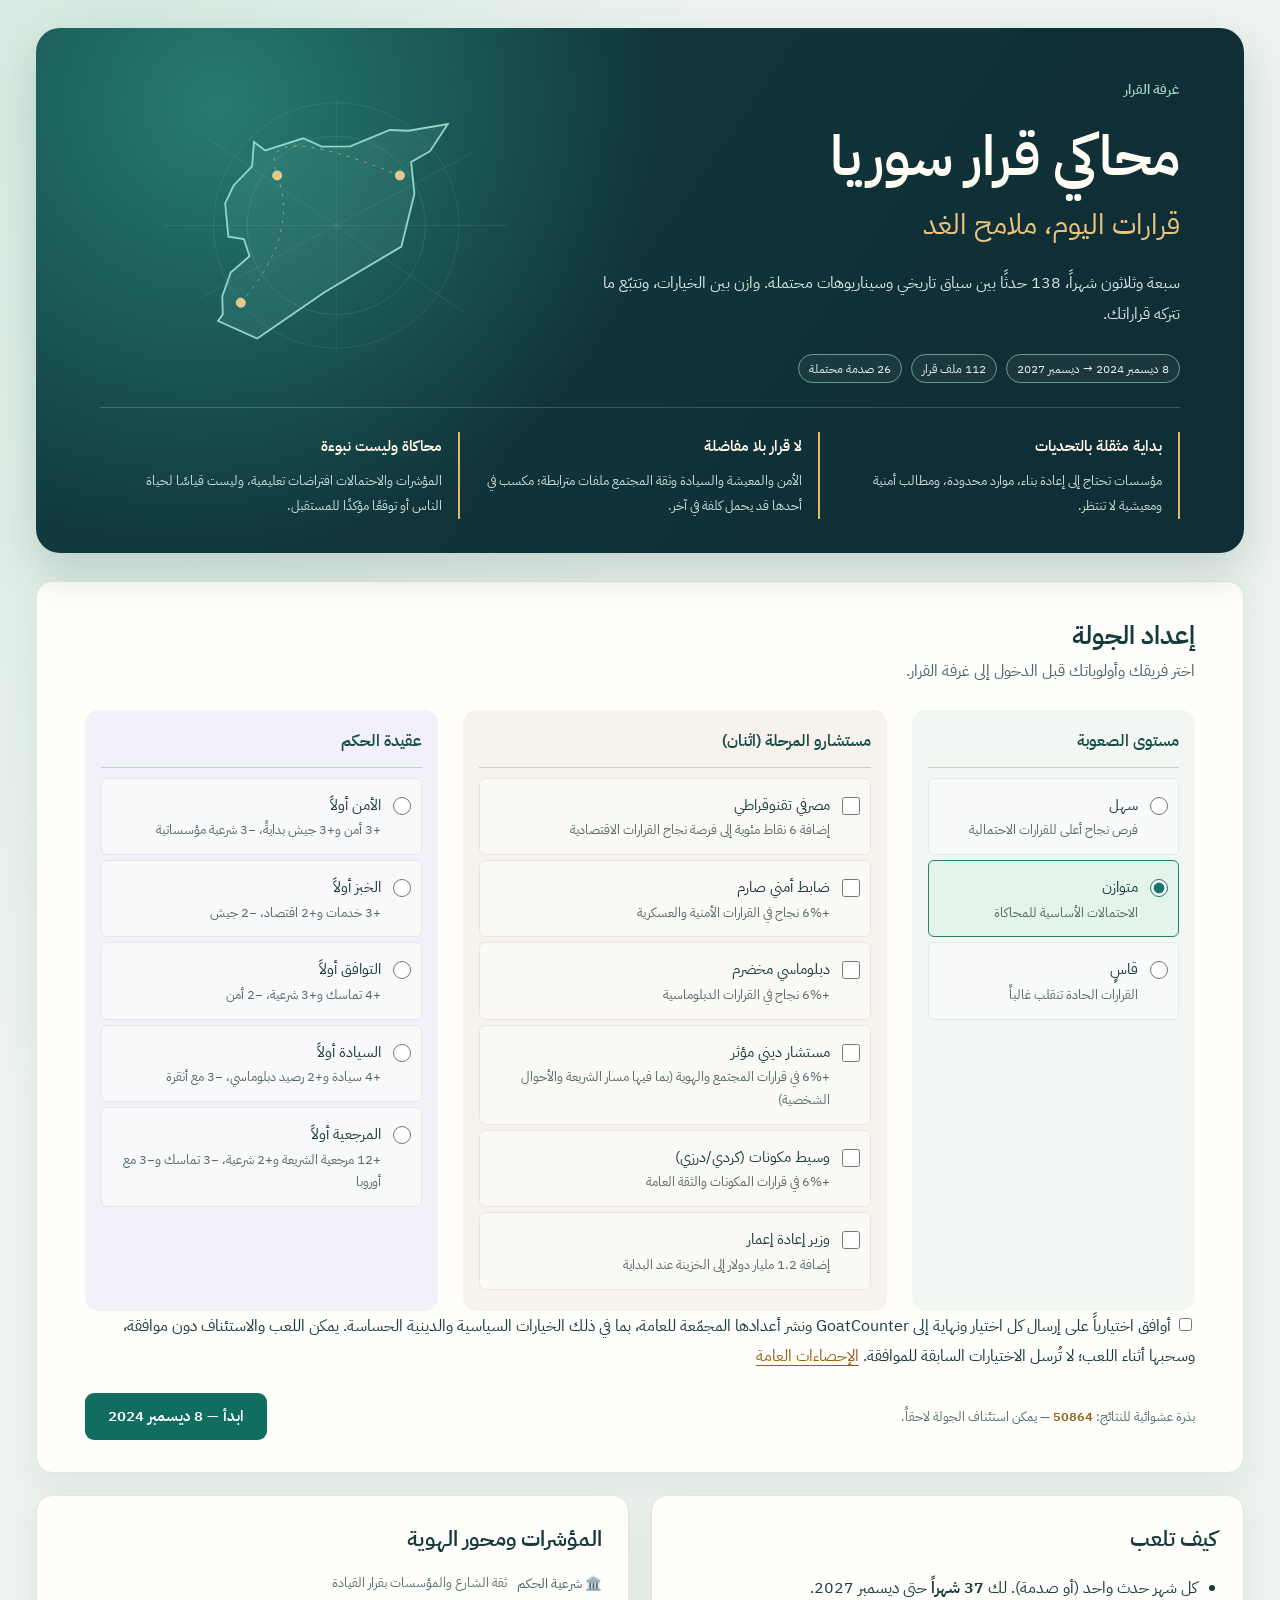
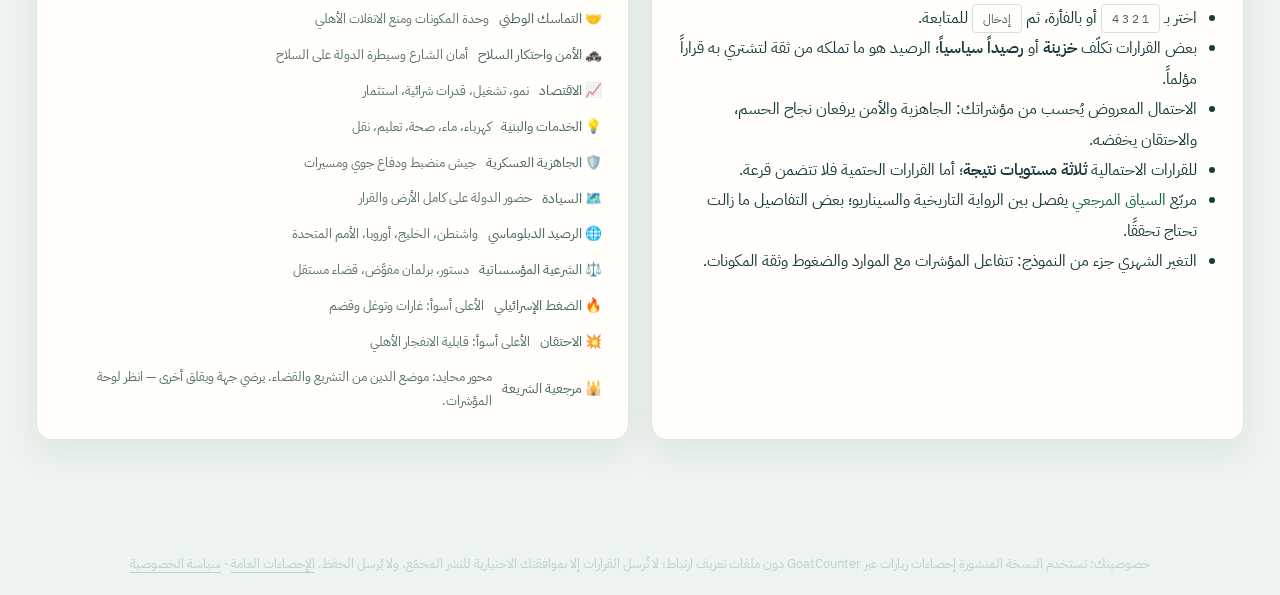
==== commit cbd209b8: "حصر عرض النتائج بمنزلة عشرية واحدة" ====
--- a/index.html
+++ b/index.html
@@ -623,6 +623,7 @@
   ];
 
   /* ---------- أدوات عرض ---------- */
+  function num(x) { return typeof x === "number" ? String(Number(x.toFixed(1))) : x; }
   function esc(x) { return String(x == null ? "" : x).replace(/&/g, "&amp;").replace(/</g, "&lt;").replace(/>/g, "&gt;").replace(/"/g, "&quot;").replace(/'/g, "&#39;"); }
   function rich(x) { return esc(x).replace(/&lt;(\/?)(b|strong|em|br)\s*\/?&gt;/gi, "<$1$2>"); }
   function difficultyName(x) { return x === "easy" ? "سهل" : x === "hard" ? "قاسٍ" : "متوازن"; }
@@ -651,7 +652,7 @@
       var neg = isNeg(k);
       var good = neg ? v < 0 : v > 0;
       var cls = SY.AXIS[k] ? "ax" : (v === 0 ? "nu" : good ? "up" : "dn");
-      var val = k === "cash" ? (v > 0 ? "+" : "") + v + " مليار$" : (v > 0 ? "+" : "") + v;
+      var val = (v > 0 ? "+" : "") + num(v) + (k === "cash" ? " مليار$" : "");
       return '<span class="eff ' + cls + '">' + esc(nameOf(k)) + " " + esc(val) + "</span>";
     }).join("");
   }
@@ -882,9 +883,9 @@
     } else {
       var r = lastRes;
       var tcls = "t-" + (r.tier === "ok" ? "ok" : r.tier === "mid" ? "mid" : "bad");
-      var head = r.roll ? '<div class="ot">' + (r.tier === "ok" ? "✓ نجح القرار" : r.tier === "mid" ? "◐ نجح جزئياً" : "✗ انقلب القرار") + ' <span class="tiny">(' + esc(r.roll.p) + "% متوقع · الرمية " + esc(r.roll.r) + ")</span></div>" : '<div class="ot">نُفّذ القرار</div>';
+      var head = r.roll ? '<div class="ot">' + (r.tier === "ok" ? "✓ نجح القرار" : r.tier === "mid" ? "◐ نجح جزئياً" : "✗ انقلب القرار") + ' <span class="tiny">(' + esc(num(r.roll.p)) + "% متوقع · الرمية " + esc(num(r.roll.r)) + ")</span></div>" : '<div class="ot">نُفّذ القرار</div>';
       h += '<div class="card"><h2>النتيجة</h2><div class="outcome ' + tcls + '">' + head + "<div>" + rich(r.txt) + '</div><div class="effs">' + effPills(r.eff) + "</div></div>" +
-        (lastRes.decree ? '<div class="reality"><div class="rt">مرسوم اضطراري</div>رصيدك السياسي لم يكن يكفي هذا القرار فمرَّ بمرسوم: ارتفع الاحتقان وتآكلت الشرعية المؤسساتية بمقدار العجز (' + esc(lastRes.decree) + ').</div>' : "") +
+        (lastRes.decree ? '<div class="reality"><div class="rt">مرسوم اضطراري</div>رصيدك السياسي لم يكن يكفي هذا القرار فمرَّ بمرسوم: ارتفع الاحتقان وتآكلت الشرعية المؤسساتية بمقدار العجز (' + esc(num(lastRes.decree)) + ').</div>' : "") +
         (lastEv.real ? '<div class="reality"><div class="rt">السياق المرجعي — ليس نتيجة قرارك</div>' + rich(lastEv.real) + "</div>" : "") +
         '<div class="nextrow"><div class="tiny">' + pendingHint() + '</div><button class="btn" id="nextBtn">' + (S.month === SY.MONTHS_TOTAL - 1 ? 'عرض حصيلة الجولة' : 'الشهر التالي') + '</button></div></div>';
     }
@@ -1011,7 +1012,7 @@
   function panelArchive() {
     if (!S.log.length) return '<div class="card tight"><span class="tiny">لم تتخذ قراراً بعد.</span></div>';
     var items = S.log.slice().reverse().map(function (l) {
-      var tg = l.tier ? '<span class="tiertag ' + esc(l.tier) + '">' + (l.tier === "ok" ? "نجح" : l.tier === "mid" ? "جزئي" : "انقلب") + " " + esc(l.p) + "%</span>" : "";
+      var tg = l.tier ? '<span class="tiertag ' + esc(l.tier) + '">' + (l.tier === "ok" ? "نجح" : l.tier === "mid" ? "جزئي" : "انقلب") + " " + esc(num(l.p)) + "%</span>" : "";
       return '<div class="li"><div class="lh"><span>' + esc(l.month) + " · " + esc(l.cat || "") + "</span>" + tg + "</div>" +
         '<div class="lt">' + esc(l.ev) + '</div><div class="lo">← ' + esc(l.opt) + '</div><div class="lx">' + esc(l.txt) + '</div><div class="effs">' + effPills(l.eff) + "</div></div>";
     }).join("");
@@ -1088,17 +1089,17 @@
     L.push("العقيدة: " + (S.doctrine ? S.doctrine.t : "-") + "   المستشارون: " + S.cabinet.map(function (a) { return a.t; }).join("، "));
     L.push("");
     L.push("=== المحصلة ===");
-    L.push("التقدير: " + sc.grade + "  (" + sc.final + "/100)");
-    Object.keys(SY.STATS).forEach(function (k) { L.push(nameOf(k) + ": " + S.st[k]); });
-    Object.keys(SY.NEG).forEach(function (k) { L.push(nameOf(k) + ": " + S.st[k]); });
-    Object.keys(SY.AXIS).forEach(function (k) { L.push(nameOf(k) + ": " + S.st[k] + " (محور محايد)"); });
-    L.push("الخزينة: " + S.res.cash + " مليار $   الرصيد السياسي: " + Math.round(S.res.cap));
+    L.push("التقدير: " + sc.grade + "  (" + num(sc.final) + "/100)");
+    Object.keys(SY.STATS).forEach(function (k) { L.push(nameOf(k) + ": " + num(S.st[k])); });
+    Object.keys(SY.NEG).forEach(function (k) { L.push(nameOf(k) + ": " + num(S.st[k])); });
+    Object.keys(SY.AXIS).forEach(function (k) { L.push(nameOf(k) + ": " + num(S.st[k]) + " (محور محايد)"); });
+    L.push("الخزينة: " + num(S.res.cash) + " مليار $   الرصيد السياسي: " + Math.round(S.res.cap));
     L.push("");
     L.push("=== القرارات (" + S.log.length + ") ===");
     S.log.forEach(function (l, i) {
       L.push("\n" + (i + 1) + ") [" + l.month + "] " + l.ev + "  (" + (l.cat || "") + ")");
-      L.push("   القرار: " + l.opt + (l.tier ? "  — نتيجة: " + (l.tier === "ok" ? "نجح" : l.tier === "mid" ? "جزئي" : "انقلب") + " (فرصة " + l.p + "%)" : ""));
-      L.push("   الأثر: " + Object.keys(l.eff || {}).map(function (k) { return nameOf(k) + " " + (l.eff[k] > 0 ? "+" : "") + l.eff[k]; }).join(" | "));
+      L.push("   القرار: " + l.opt + (l.tier ? "  — نتيجة: " + (l.tier === "ok" ? "نجح" : l.tier === "mid" ? "جزئي" : "انقلب") + " (فرصة " + num(l.p) + "%)" : ""));
+      L.push("   الأثر: " + Object.keys(l.eff || {}).map(function (k) { return nameOf(k) + " " + (l.eff[k] > 0 ? "+" : "") + num(l.eff[k]); }).join(" | "));
       L.push("   ما جرى: " + l.txt);
     });
     if (S.over && S.over.id && S.over.id.indexOf("X_") === 0) { L.push("\n=== نهاية مبكرة ==="); L.push(S.over.t + " — " + S.over.d); }
@@ -1130,19 +1131,19 @@
       '<div class="big">' + esc(e.title) + "</div>" +
       '<p style="max-width:820px;margin:0 auto">' + rich(e.desc) + "</p>" +
       '<div class="scorebox"><div><b>' + sc.grade + "</b><span>التقدير</span></div>" +
-      "<div><b>" + sc.final + "</b><span>النتيجة من 100</span></div>" +
-      "<div><b>" + sc.avg + "</b><span>متوسط المؤشرات</span></div>" +
-      "<div><b>" + esc(S.st.press) + "</b><span>الضغط الإسرائيلي</span></div>" +
+      "<div><b>" + num(sc.final) + "</b><span>النتيجة من 100</span></div>" +
+      "<div><b>" + num(sc.avg) + "</b><span>متوسط المؤشرات</span></div>" +
+      "<div><b>" + esc(num(S.st.press)) + "</b><span>الضغط الإسرائيلي</span></div>" +
       "<div><b>" + Math.round(sc.compAvg) + "</b><span>ثقة المكونات</span></div></div>" +
       '<div class="reality" style="max-width:820px;margin:0 auto"><div class="rt">خط المرجع</div>' + realNote + "</div>" +
       '<div style="margin-top:16px"><button class="btn" id="again">جولة جديدة</button> <button class="btn ghost" id="dl">تحميل تقرير قراراتي</button>' +
       (stats("enabled") ? ' <button class="btn ghost" id="withdrawStats">سحب موافقة الإحصاءات</button>' : '') + '</div></div>';
 
     h += '<div class="two"><div class="card"><h2>لوحة الحالة النهائية</h2>' +
-      Object.keys(SY.STATS).map(function (k) { return '<div class="kv"><span>' + nameOf(k) + "</span><b>" + esc(S.st[k]) + "</b></div>"; }).join("") +
-      Object.keys(SY.NEG).map(function (k) { return '<div class="kv"><span>' + nameOf(k) + "</span><b>" + esc(S.st[k]) + "</b></div>"; }).join("") +
-      Object.keys(SY.AXIS).map(function (k) { return '<div class="kv"><span>' + nameOf(k) + "</span><b>" + esc(S.st[k]) + "</b></div>"; }).join("") +
-      '<div class="kv"><span>الخزينة</span><b>' + esc(S.res.cash) + " مليار $</b></div>" +
+      Object.keys(SY.STATS).map(function (k) { return '<div class="kv"><span>' + nameOf(k) + "</span><b>" + esc(num(S.st[k])) + "</b></div>"; }).join("") +
+      Object.keys(SY.NEG).map(function (k) { return '<div class="kv"><span>' + nameOf(k) + "</span><b>" + esc(num(S.st[k])) + "</b></div>"; }).join("") +
+      Object.keys(SY.AXIS).map(function (k) { return '<div class="kv"><span>' + nameOf(k) + "</span><b>" + esc(num(S.st[k])) + "</b></div>"; }).join("") +
+      '<div class="kv"><span>الخزينة</span><b>' + esc(num(S.res.cash)) + " مليار $</b></div>" +
       '<div class="kv"><span>ما فتحته من مسارات</span><b>' + Object.keys(S.flags).filter(function (x) { return S.flags[x] > 0; }).length + "</b></div></div>" +
       '<div class="card"><h2>تطور المؤشرات عبر 37 شهراً</h2><canvas id="chart"></canvas><div class="legend" id="legend"></div>' +
       '<div class="tiny" style="margin-top:8px">الزمن يتقدم من اليمين إلى اليسار. الخط الأحمر = الضغط الإسرائيلي.</div></div></div>';
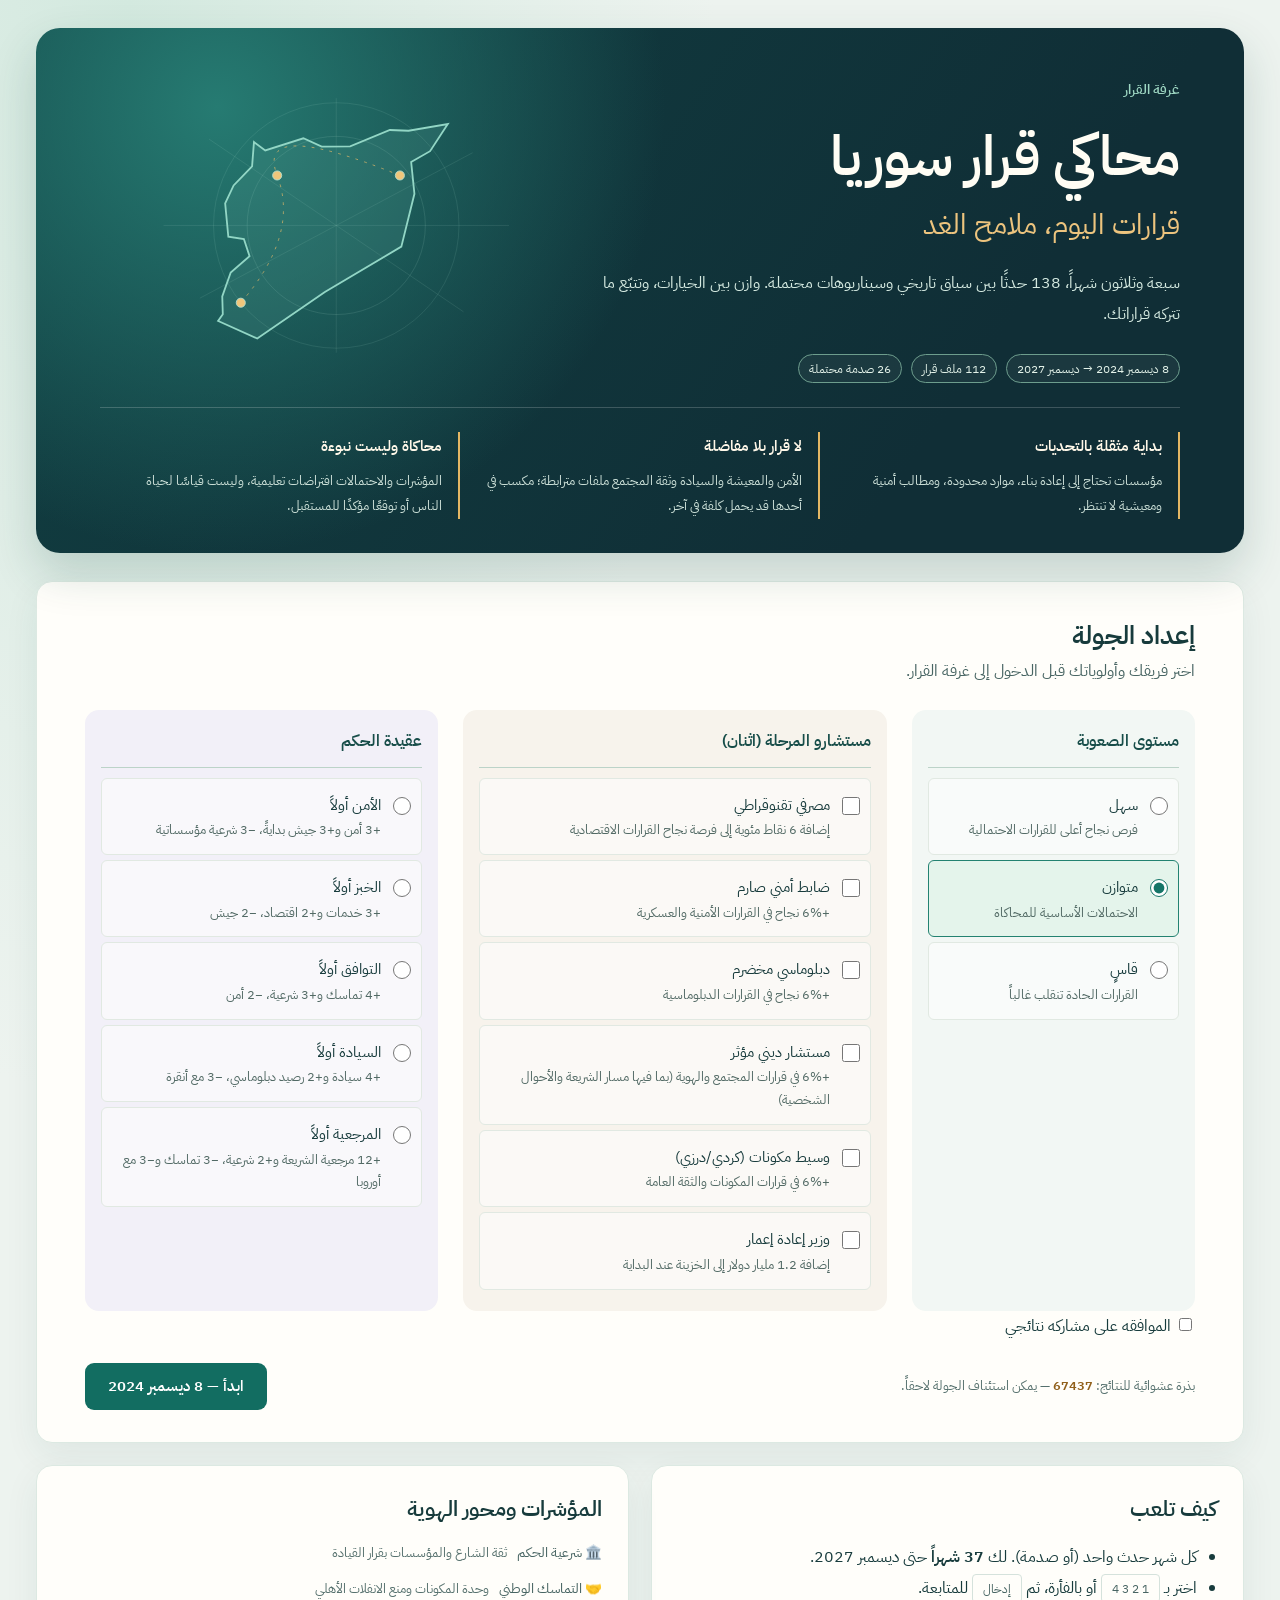
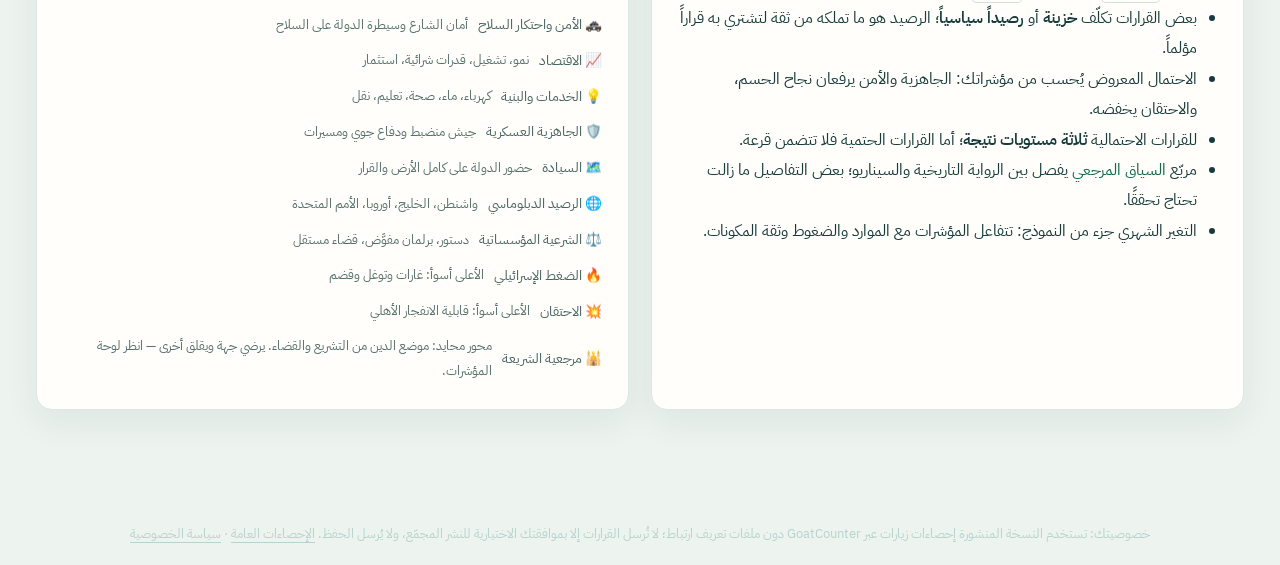
==== commit 1e3a94e7: "اختصار نص الموافقة على مشاركة النتائج" ====
--- a/index.html
+++ b/index.html
@@ -694,7 +694,7 @@
       '<div class="pick"><h4>عقيدة الحكم</h4>' +
       DOCTRINES.map(function (d) { return '<label><input type="radio" name="doc" value="' + d.id + '"> ' + esc(d.t) + '<span class="pd">' + esc(d.d) + "</span></label>"; }).join("") +
       "</div></div>" +
-      '<p><label><input type="checkbox" id="statsConsent"' + (stats("enabled") ? ' checked' : '') + '> أوافق اختيارياً على إرسال كل اختيار ونهاية إلى GoatCounter ونشر أعدادها المجمّعة للعامة، بما في ذلك الخيارات السياسية والدينية الحساسة. يمكن اللعب والاستئناف دون موافقة، وسحبها أثناء اللعب؛ لا تُرسل الاختيارات السابقة للموافقة. <a href="stats.html">الإحصاءات العامة</a></label></p>' +
+      '<p><label><input type="checkbox" id="statsConsent"' + (stats("enabled") ? ' checked' : '') + '> الموافقه على مشاركه نتائجي</label></p>' +
       '<div class="nextrow"><div class="tiny">بذرة عشوائية للنتائج: <span class="hl" id="seedlab">' + (Math.floor(Math.random() * 99999) + 1) + "</span> — يمكن استئناف الجولة لاحقاً.</div>" +
       "<div>" + (saved ? '<button class="btn ghost" id="resume">استئناف جولة محفوظة</button> ' : "") +
       '<button class="btn" id="go">ابدأ — 8 ديسمبر 2024</button></div></div></div>';
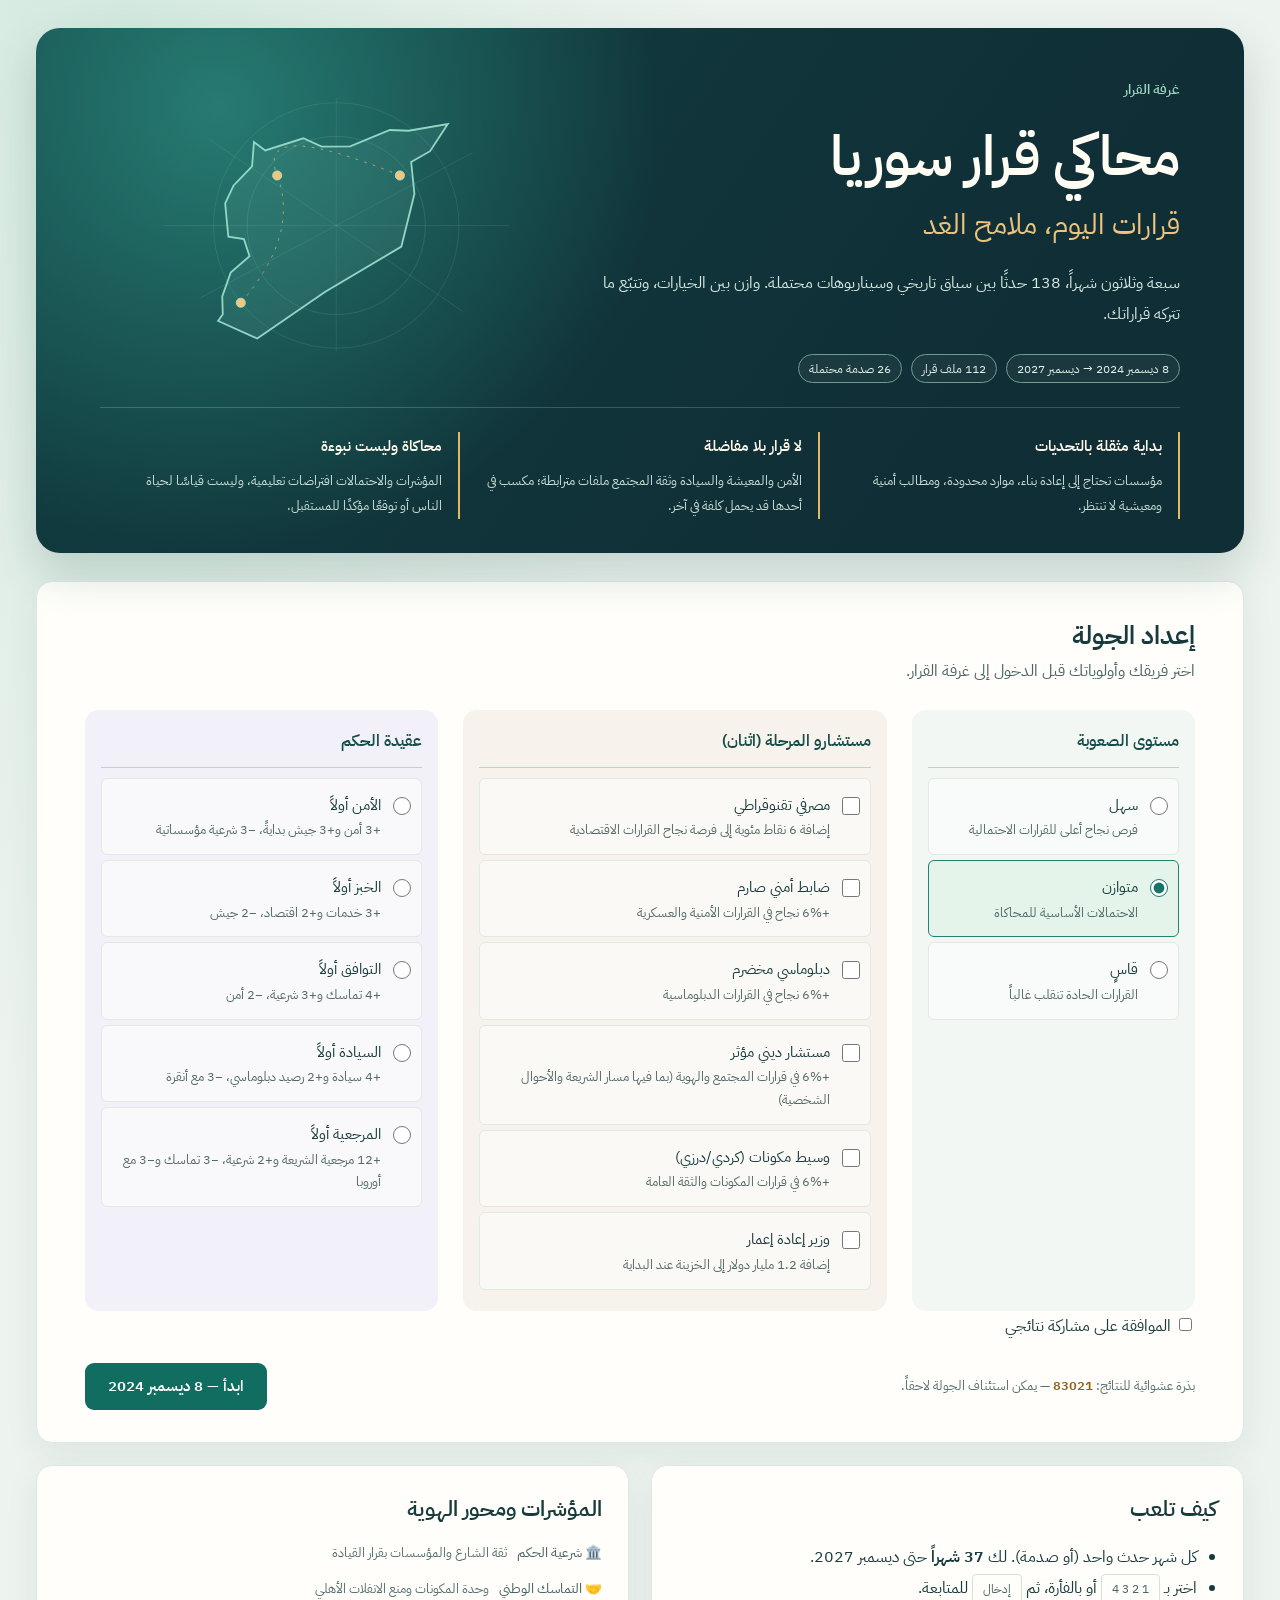
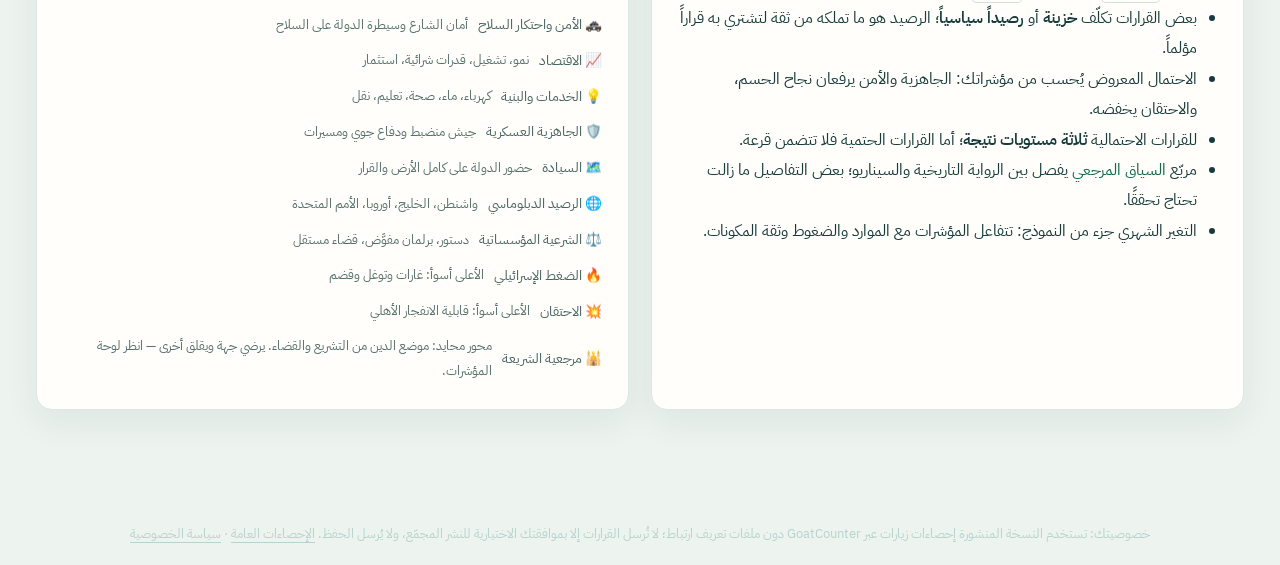
==== commit c776ab59: "تصحيح إملاء نص الموافقة" ====
--- a/index.html
+++ b/index.html
@@ -694,7 +694,7 @@
       '<div class="pick"><h4>عقيدة الحكم</h4>' +
       DOCTRINES.map(function (d) { return '<label><input type="radio" name="doc" value="' + d.id + '"> ' + esc(d.t) + '<span class="pd">' + esc(d.d) + "</span></label>"; }).join("") +
       "</div></div>" +
-      '<p><label><input type="checkbox" id="statsConsent"' + (stats("enabled") ? ' checked' : '') + '> الموافقه على مشاركه نتائجي</label></p>' +
+      '<p><label><input type="checkbox" id="statsConsent"' + (stats("enabled") ? ' checked' : '') + '> الموافقة على مشاركة نتائجي</label></p>' +
       '<div class="nextrow"><div class="tiny">بذرة عشوائية للنتائج: <span class="hl" id="seedlab">' + (Math.floor(Math.random() * 99999) + 1) + "</span> — يمكن استئناف الجولة لاحقاً.</div>" +
       "<div>" + (saved ? '<button class="btn ghost" id="resume">استئناف جولة محفوظة</button> ' : "") +
       '<button class="btn" id="go">ابدأ — 8 ديسمبر 2024</button></div></div></div>';
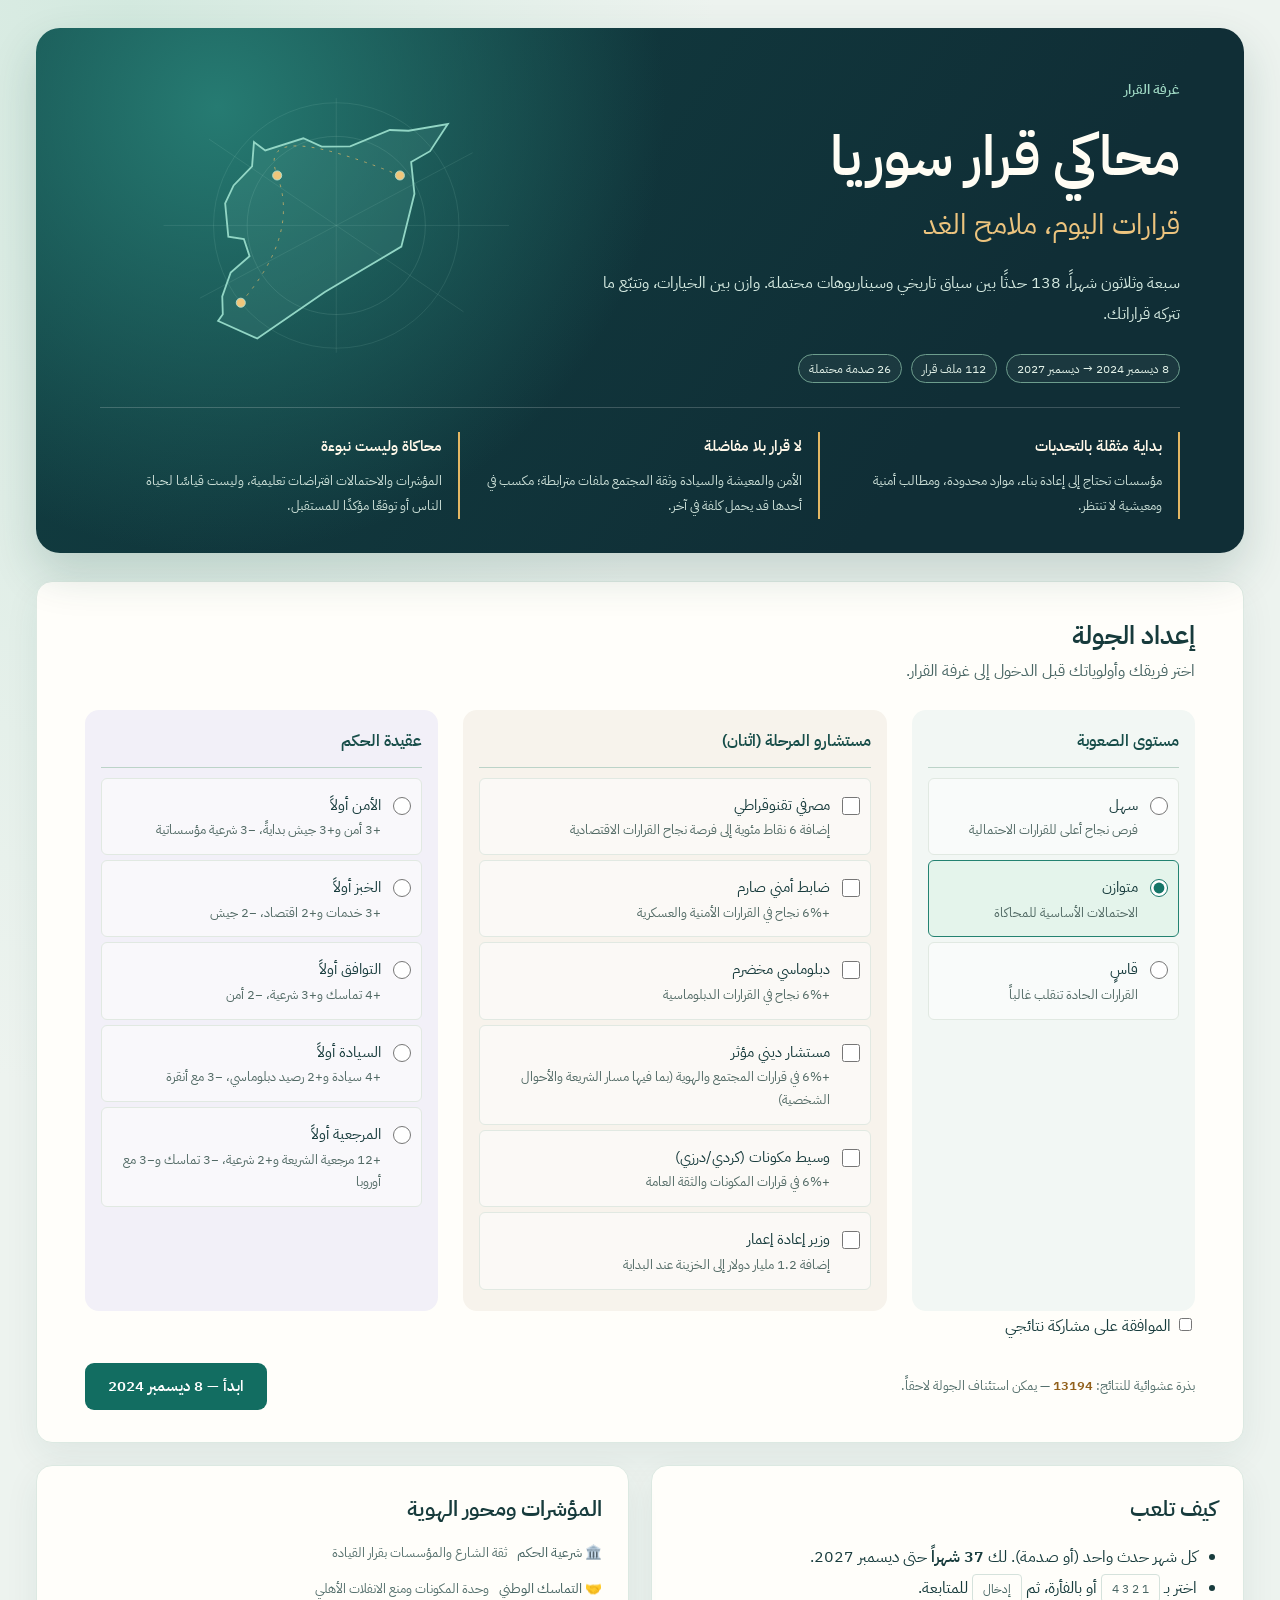
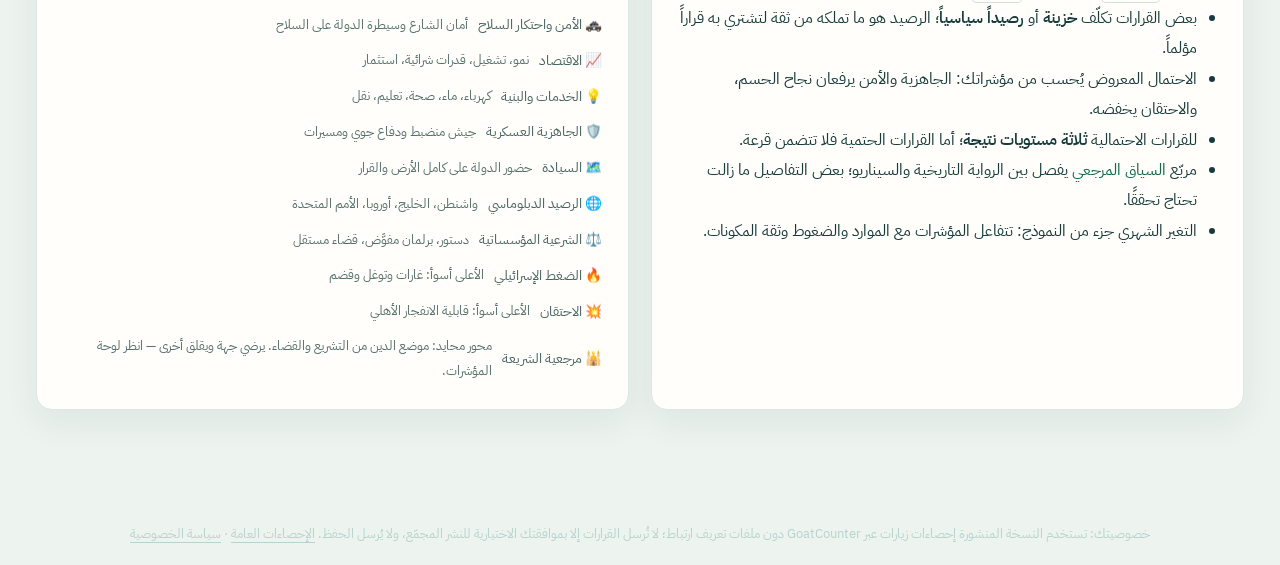
==== commit d40079d5: "حماية الحفظ وإصلاح الاحتمالات والأحداث المجدولة وتأمين البناء" ====
--- a/index.html
+++ b/index.html
@@ -248,17 +248,29 @@
     else if (S.diff === "hard") p -= p * 0.16;
     return clamp(Math.round(p), 14, 94);
   }
+  function applyCost(S, opt) {
+    var cost = opt.cost || {};
+    var deficit = (cost.cap && S.res.cap + cost.cap < 0) ? -(S.res.cap + cost.cap) : 0;
+    applyEff(S, cost);
+    if (deficit > 0) applyEff(S, { frag: +(deficit * 0.7).toFixed(1), dem: -Math.round(deficit * 0.4), leg: -Math.round(deficit * 0.2) });
+    return deficit;
+  }
+  function previewChance(S, opt) {
+    var copy = Object.assign({}, S);
+    ["st", "res", "rel", "pop", "thr"].forEach(function (k) { copy[k] = Object.assign({}, S[k]); });
+    applyCost(copy, opt);
+    return chance(copy, opt);
+  }
 
   /* ---------- 7) اختيار حدث الشهر ---------- */
   function pickEvent(S, data) {
     // (أ) أحداث مجدولة مستحقة
-    var due = [], keep = [];
-    S.queue.forEach(function (q) { if (q.at <= S.month) due.push(q.id); else keep.push(q); });
-    S.queue = keep;
-    var ev = null;
+    S.queue = S.queue.filter(function (q) { return data.byId[q.id] && !S.used[q.id]; });
+    var due = S.queue.filter(function (q) { return q.at <= S.month; });
+    var ev = null, selected = null;
     for (var i = 0; i < due.length && !ev; i++) {
-      var c = data.byId[due[i]];
-      if (c && !S.used[c.id] && condOK(S, c.when)) ev = c;
+      var c = data.byId[due[i].id];
+      if (condOK(S, c.when)) { ev = c; selected = due[i]; }
     }
     // (ب) أحداث الشهر المؤهلة: أولوية + ضغط استحقاق (المهلة ترفع الوزن)
     if (!ev) {
@@ -288,6 +300,7 @@
       });
       if (shocks.length) ev = shocks[Math.floor(S.rng() * shocks.length)];
     }
+    if (selected && ev && ev.id === selected.id) S.queue.splice(S.queue.indexOf(selected), 1);
     return ev;
   }
   // ضغط الاستحقاق: كلما اقترب موعد انتهاء صلاحية الحدث ارتفع وزنه ليصل 12 نقطة.
@@ -388,11 +401,8 @@
   /* ---------- 10) تنفيذ القرار ---------- */
   function resolve(S, ev, opt) {
     var res = { txt: "", eff: {}, roll: null, tier: "ok" };
-    var cost = opt.cost || {};
     // كلفة فورية — وإن نفد الرصيد السياسي يمر القرار «بمرسوم» بثمن أعلى
-    var deficit = (cost.cap && S.res.cap + cost.cap < 0) ? -(S.res.cap + cost.cap) : 0;
-    applyEff(S, cost);
-    if (deficit > 0) applyEff(S, { frag: +(deficit * 0.7).toFixed(1), dem: -Math.round(deficit * 0.4), leg: -Math.round(deficit * 0.2) });
+    var deficit = applyCost(S, opt);
 
     var p = chance(S, opt);
     var tier = "ok";
@@ -518,7 +528,7 @@
     STATS: STATS, NEG: NEG, AXIS: AXIS, RES: RES, REL: REL, POP: POP, THR: THR,
     MONTHS_TOTAL: MONTHS_TOTAL, monthLabel: monthLabel, clamp: clamp,
     initialState: initialState, applyEff: applyEff, addFlags: addFlags, has: has,
-    condOK: condOK, getVal: getVal, chance: chance, pickEvent: pickEvent,
+    condOK: condOK, getVal: getVal, chance: chance, previewChance: previewChance, pickEvent: pickEvent,
     drift: drift, collapse: collapse, resolve: resolve, advance: advance,
     score: score, ending: ending, shockChance: shockChance,
     rngSnapshot: function (S) { return S.rng.snapshot(); },
@@ -536,7 +546,7 @@
     while (S.month < limit && !S.over && guard++ < 400) {
       var ev = pickEvent(S, data);
       if (!ev) {
-        if (S.month === MONTHS_TOTAL - 1) break;
+        if (S.month === MONTHS_TOTAL - 1) { S.over = collapse(S); break; }
         advance(S); var emptyCollapse = collapse(S); if (emptyCollapse) S.over = emptyCollapse;
         continue;
       }
@@ -585,7 +595,7 @@
 
 </script>
 <script>
-var SY_DATA = {"events": [{"id": "E001_days", "month": 0, "ttl": 1, "cat": "حكم", "risk": "متوسط", "pri": 10, "title": "الأسبوع الأول: من يمسك دفة دولة انهارت في 48 ساعة؟", "brief": "دمشق سقطت ليل 8 ديسمبر. الجيش تبخّر، والدوائر الحكومية معلقة، والسفارات تراقب من بعيد. أمامك ثلاثة مسارات: إبقاء بيروقراطية النظام السابق تدير المرافق، أو تطهيرها بالكامل، أو حكم مباشر بغرفة عمليات عسكرية.", "facts": ["9 ديسمبر: حكومة تصريف أعمال برئاسة <b>محمد البشير</b>، نسخة موسّعة من حكومة الإنقاذ في إدلب", "تقارير عن <b>تغيّب 40–60% من الموظفين</b> عن الدوائر في الأسبوع الأول، وانقطاع الخبز والمازوت في دمشق", "وثائق رسمية تحترق، وقواعد البيانات المدنية مهدّدة، والمصرف المركزي بلا سيولة تقريباً"], "real": "فعلياً: أبقيت حكومة تصريف الأعمال (البشير) ثم شكّلت حكومة انتقالية في 29 مارس 2025 بنكهة تكنوقراطية، واحتفظت بأسماء مثل الشيباني (الخارجية) وأبو قصرة (الدفاع) وخطاب (الداخلية). الاستمرارية حمت الخدمات، لكن انتقاد «توسيع حكومة الإنقاذ على كامل سوريا» رافق المرحلة.", "options": [{"t": "إبقاء حكومة تصريف الأعمال وتسيير الدواوين بمن بقي", "d": "الخبز والكهرباء قبل التطهير — الكلفة معنوية لا مالية", "eff": {"srv": 3, "eco": 2, "leg": -3, "dip": 3, "p_alaw": 4}, "txt": "المخابز والأفران والمشافي تستمر بالعمل، والسفارات تلتقط إشارة عقلانية. مقابل ذلك تتذمّر قواعد الثوار: «ثورة سرقت دواوينها».", "flags": ["kept_bureaucracy"]}, {"t": "تطهير شامل فوري: لا شريك سابق في منصب واحد", "d": "نظافة سياسية بكلفة شلل إداري", "eff": {"leg": 5, "srv": -6, "eco": -5, "dip": -4, "p_alaw": -8, "t_war": 4}, "txt": "القواعد الشعبية تصفّق، لكن المدارس والمالية والكهرباء تصاب بشلل أسابيع، ويتحوّل عشرات الآلاف من الموظفين العاطلين إلى حاضنة للفلول.", "flags": ["purge"]}, {"t": "إدارة عسكرية مباشرة للمحافظات بقرار من غرفة العمليات", "d": "حسم أمني بلا غطاء مدني", "cost": {"cap": -6}, "eff": {"sec": 5, "leg": -6, "dem": -5, "dip": -5, "p_alaw": -5}, "txt": "الأمن يشتد خلال أسبوع، لكن الغرب والأقليات يقرؤونها وصاية أمنية جديدة؛ أول تقرير حقوقي يتهم «الإدارة العسكرية» بالاعتقال التعسفي."}]}, {"id": "E002_army_birth", "month": 0, "ttl": 2, "cat": "عسكري", "risk": "مرتفع", "pri": 10, "title": "الجيش الجديد: أي بنيان فوق ركام 70–80% من السلاح؟", "brief": "الضربات الإسرائيلية (عملية «سهم الباشان») دمّرت معظم السلاح الاستراتيجي والبحرية بالكامل ومخازن الذخيرة والدفاع الجوي. عشرات الفصائل مسلحة تنتظر ثمرة النصر، وعشرات آلاف الضباط صف والجنود السابقين في بيوتهم. قرار البنيان العسكري يحدّد كل شيء بعده.", "facts": ["عملية <b>سهم الباشان</b>: 8–9 ديسمبر، ثم حملة متواصلة — <b>70–80% من السلاح الاستراتيجي</b> دُمّر وأُبيدت <b>البحرية كاملة</b>", "ترقية 42 عقيداً و5 عميدين و2 لواء في 29 ديسمبر 2024 — بناء رتب بقرار إداري", "<b>24 ديسمبر 2024</b>: إعلان حلّ الفصائل ودمجها في وزارة الدفاع (باستثناء قسد)"], "real": "فعلياً: حلّ الفصائل ودمجها في وزارة الدفاع (24 ديسمبر 2024)، مع إبقاء الفيلقات القديمة بأسمائها (الفرقة 25، 30، 79، 80…)، وقوام الجيش يصل إلى <b>180–182 ألفاً</b> بعد دمج قسد (أغسطس 2026). التدريب تركي/قطري، والدفاع الجوي بقي الثغرة الكبرى.", "options": [{"t": "دمج الفصائل في وزارة الدفاع مع هيكلة تدريجية ورواتب نظامية", "d": "جيش واحد بأسماء فصائل — أسرع طريق للسلاح", "cost": {"cash": -1.2}, "prob": {"base": 72, "mods": {"leg": 0.15, "cap": 0.1, "t_war": -0.15}}, "out": {"ok": {"txt": "الدمج يمرّ: راتب بطاق هوية عسكرية يحوّل المسلح إلى موظف دولة. الغرب يحذّر من «أسلمة الجيش»، لكن السلاح يُجمع تحت راية واحدة.", "eff": {"mil": 8, "sec": 7, "t_war": -10, "leg": -3, "p_alaw": -6, "p_druze": -4, "dip": -3}, "flags": ["factions_merged"]}, "mid": {"txt": "الدمج يُوقَّع على الورق: كل فصيل يحتفظ بسلسلته القيادية الفعلية ويطالب بحصته من الرواتب. الجيش اسم، والمحاصصة رقم.", "eff": {"mil": 3, "sec": 2, "t_war": -3, "cap": -6}, "flags": ["factors_fake"]}, "bad": {"txt": "فصيلان يرفضان ويخرجان من الاتفاق بسلاحهما؛ نقاط تفتيش تابعة تنتشر على مداخل دمشق، وأول اشتباك مسلح بين «إخوة الأمس».", "eff": {"mil": -4, "sec": -8, "t_war": 12, "frag": 8, "leg": -4}, "flags": ["factions_kept"]}}, "delay": [{"in": 5, "eff": {"t_war": 8, "sec": -5}, "txt": "الفصائل المدمجة شكلاً بقيت خارج السلسلة القيادية"}], "promise": {"label": "جيش واحد منضبط خلال سنة", "metric": "sec", "target": 50, "in": 12, "reward": {"cap": 6, "dip": 3}, "penalty": {"frag": 6, "t_war": 5}}}, {"t": "إعادة ضباط تقنيين من جيش النظام السابق (خبرة بلا ولاء)", "d": "الخبير قبل الولائي — كلفة شعبية عالية", "prob": {"base": 60, "mods": {"leg": -0.2, "p_sunn": -0.15, "sec": 0.2}}, "out": {"ok": {"txt": "ضباط المدفعية والإشارة والدفاع الجوي يعودون بأعداد محدودة وصلاحيات فنية فقط؛ الجاهزية تتحسّن بلا عودة الروح الأسدية للجيش.", "eff": {"mil": 9, "sec": 3, "leg": -6, "p_alaw": 8, "p_sunn": -6}, "flags": ["old_officers"]}, "mid": {"txt": "عودة جزئية: تقنيون برتب مدنية في الكليات، لكن الضباط الصف يرفضون أوامر «من خدموا ضدهم». مكاسب محدودة.", "eff": {"mil": 4, "leg": -4, "p_alaw": 3, "t_war": 3}}, "bad": {"txt": "تسريب: «الأسديون يعودون للقيادة». احتجاجات في إدلب وحلب، وتسريب معلومات حساسة للفلول عبر الشبكة القديمة نفسها.", "eff": {"mil": 1, "leg": -10, "frag": 8, "t_rem": 8, "p_sunn": -8}, "flags": ["old_officers", "backlash_officers"]}}}, {"t": "جيش مهني صغير من الصفر + نزع سلاح شامل خلال ستة أشهر", "d": "دولة بلا ميليشيات فوراً — طموح لا يحتمله الواقع", "cost": {"cash": -2.0, "cap": -10}, "prob": {"base": 40, "mods": {"sec": 0.25, "mil": 0.15, "t_war": -0.25}}, "out": {"ok": {"txt": "لواءان نظاميان يتخرّجان فعلاً، والسلاح الثقيل يعود للثكنات. صورة الدولة تبدأ بالتشكّل — لكن الباب الأمني بقي مفتوحاً في البادية.", "eff": {"mil": 6, "sec": 6, "t_war": -14, "dip": 6, "eco": -3}}, "mid": {"txt": "نزع السلاح يُطبَّق في المدن ويُقاوَم في الأرياف. جيش صغير وجيوب مسلحة كبيرة.", "eff": {"mil": 2, "sec": -3, "t_war": 5, "eco": -2}}, "bad": {"txt": "الفصائل ترفض التسليم وتعتبره تفكيكاً للثورة؛ اشتباكات في ريف إدلب، والجيش الوليد يتكبد أول خسائر من رفاق الأمس.", "eff": {"mil": -6, "sec": -10, "frag": 10, "t_war": 14, "leg": -5}, "flags": ["factions_kept"]}}}]}, {"id": "E003_israel_first_line", "month": 0, "ttl": 2, "cat": "دبلوماسي", "risk": "مرتفع", "pri": 10, "title": "الخط البنفسجي انهار: إسرائيل وراء 1974 وتريد جنوباً منزوع السلاح", "brief": "للمرة الأولى منذ 50 سنة يعبر الجيش الإسرائيلي الخط البنفسجي: دخلت خان أرنبة وتل الحارة وقرى القنيطرة، وأُعلن اتفاق 1974 «لاغياً». المطالب المعلنة: منطقة عازلة، «نطاق سيطرة» و«نفوذ»، نزع سلاح ما جنوب دمشق، وحق الضرب الوقائي. ردّك الأول سيؤسّس سقفاً تفاوضياً يصعب تعديله.", "facts": ["احتلال المنطقة العازلة ثم التوسّع: <b>بضع مئات كم²</b> إضافية خلف خط 1974 (إلى جانب 1,154 كم² من الجولان المحتل منذ 1967)", "18–20 ديسمبر: تهجير <b>+100 عائلة</b> قرب الجولان، واحتلال قرية الجملة ومعربة، وإطلاق نار على متظاهرين", "600+ هجوم إسرائيلي خلال السنة الأولى (ACLED) — بمعدل يقارب هجومين يومياً", "الشرع علناً: «سوريا ليست في وضع يسمح لها بحرب جديدة»"], "real": "فعلياً: اخترت الاحتواء بلا اشتباك + تفاوض غير مباشر (باريس 20 أغسطس 2025، وباريس مجدداً 5 يناير 2026 بوساطة توم باراك). لم يُبرم أي اتفاق حتى نوفمبر 2026. إسرائيل توسّعت، وواصلت الغارات، وربطت ملف السويداء بذريعة «حماية الدروز».", "options": [{"t": "لا مواجهة: امتصاص + ملف تفاوضي برعاية أمريكية", "d": "الكرامة تُؤجَّل، والدم يُوفَّر", "prob": {"base": 78, "mods": {"dip": 0.2, "mil": -0.1}}, "out": {"ok": {"txt": "تفتح قناة تفاوض في باريس/جنيف. تتجمد الغارات الكبرى ثلاثة أشهر، ويبدأ الحديث عن «ترتيبات أمن جنوبية». الاحتلال يترسّخ في الأثناء.", "eff": {"dip": 8, "press": -8, "sov": -4, "leg": -3, "eco": 2}, "flags": ["talks_open"]}, "mid": {"txt": "قناة باردة بلا نتائج: اجتماعات، وبيانات «إيجابية»، وغارات مستمرة. العالم يفهم أنك «مرونة بلا حدود».", "eff": {"dip": 3, "press": -2, "sov": -6, "leg": -6}, "flags": ["talks_open"]}, "bad": {"txt": "إسرائيل تقرأ الصمت ضعفاً: تتوسع نحو حوض اليرموك وتفرض نقاط تفتيش على طريق دمشق–درعا. الشارع يسمّي حكومتك «حكومة هدنة دائمة».", "eff": {"press": 10, "sov": -10, "leg": -8, "frag": 6, "dip": -2}, "flags": ["talks_open", "isr_deep"]}}}, {"t": "خط أحمر معلن: أي توسّع جديد يقابله اشتباك محلي محدود", "d": "ردع رمزي بمخاطرة انفجار", "cost": {"cap": -6}, "prob": {"base": 45, "mods": {"mil": 0.4, "sec": 0.15, "sov": 0.1}}, "out": {"ok": {"txt": "كمين محسوب لدورية متقدمة يوقف التوسع عند حدود معينة. تل أبيب تكتفي بالمدفعية، وواشنطن تضبط الطرفين. لأول مرة يُحسب حساب للخط.", "eff": {"press": -6, "sov": 6, "leg": 8, "mil": 3, "dip": -4, "r_us": -6}, "flags": ["deterrence_local"]}, "mid": {"txt": "تبادل نار أسبوع. التوسع يتوقف جزئياً لكن الغارات تنتقل إلى العمق: مصياف، السفيرة، التدمر.", "eff": {"press": 6, "sov": -2, "leg": 4, "mil": -4, "eco": -4, "dip": -4}}, "bad": {"txt": "إسرائيل تردّ بجولة جوية واسعة: مطارات ومحطات كهرباء. الخسائر اقتصادية قبل أن تكون عسكرية، والعرب يطالبونك بـ«ضبط النفس».", "eff": {"press": 14, "mil": -8, "eco": -8, "srv": -6, "sov": -6, "leg": -6, "dip": -6}, "flags": ["isr_war_early"]}}}, {"t": "تأميم الملف: محكمة دولية + حملة دبلوماسية على احتلال «أرض محتلة»", "d": "سلاح القانون حين لا سلاح الجو", "cost": {"cash": -0.3, "cap": -4}, "prob": {"base": 58, "mods": {"dip": 0.35, "r_arab": 0.15}}, "out": {"ok": {"txt": "الجمعية العامة تعيد التأكيد على «الجولان أرض محتلة بحدود 1967» وتدين التوسع. لا انسحاب، لكن التكلفة السياسية الإسرائيلية ترتفع، والخليج يموّل.", "eff": {"dip": 10, "sov": 5, "press": -4, "r_gulf": 6, "leg": 3, "r_il": -6}}, "mid": {"txt": "قرارات بلا أسنان: أصوات عربية وأوروبية، وامتناع أمريكي. التوسع يستمر تحت سقف دبلوماسي مرتفع.", "eff": {"dip": 4, "sov": 2, "leg": 2, "press": 2}}, "bad": {"txt": "الملف يُستعمل ضدك: «دمشق تلجأ لاهاي بدل أن تضبط حدودها». واشنطن تجمّد ملف رفع العقوبات ثلاثة أشهر إضافية.", "eff": {"dip": -6, "r_us": -10, "eco": -4, "leg": -4}}}}]}, {"id": "E004_money", "month": 1, "ttl": 2, "cat": "اقتصادي", "risk": "متوسط", "pri": 8, "title": "دولة بلا سيولة: الليرة، المصارف، وأول 100 يوم اقتصادية", "brief": "الليرة فقدت 80% من قيمتها قبل السقوط، والمصارف مجمّدة بالعقوبات، والوظائف العامة (أكثر من مليون موظف) يجب أن تُدفع رواتبها. أمامك: تحرير تجاري سريع يجذب البضائع لكنه يفتح الباب للاستيراد الرخيص، أو ضوابط تحمي الإنتاج وتحفّز السوق السوداء.", "facts": ["30 ديسمبر 2024: <b>ميساء صبري</b> حاكمة للمصرف المركزي (أول امرأة)، <b>باسل عبد الرحمن</b> وزير اقتصاد يعلن «نظام سوق حر قائم على المنافسة»", "إلغاء القيود على الاستيراد: الواردات من تركيا ارتفعت <b>+60%</b> والصادرات إليها انخفضت <b>−50%</b> خلال عام", "أول فائض موازنة منذ 13 سنة (تقديري رسمي، ديسمبر 2025)"], "real": "فعلياً: تحرير تجاري سريع + تحرير سعر + لاحقاً إصدار عملة جديدة بحذف صفرين (29 ديسمبر 2025)، مع تضخم ~25% في 2025 ثم نمو ~10% في 2026. النتيجة: نمو في الطاقة والعقار، وفقر <b>90.5%</b>.", "options": [{"t": "تحرير فوري: رفع القيود عن الاستيراد والتسعير والسوق", "d": "أرفان ممتلئة خلال شهر، وصناعة محلية مهددة", "prob": {"base": 70, "mods": {"eco": 0.2, "srv": 0.15}}, "out": {"ok": {"txt": "البضائع تعود والأسعار تستقر نسبياً. التجار يعودون من إسطنبول وقاهرة. المصانع الصغيرة تئنّ من المنافسة التركية.", "eff": {"eco": 8, "srv": 5, "leg": 3, "p_trib": 3, "t_war": -2}, "flags": ["liberal_open"]}, "mid": {"txt": "توازن هش: سلع متوافرة، وعجز تجاري يتضخّم، والصناعيون يرفعون شعار «الحماية أو الإفلاس».", "eff": {"eco": 3, "srv": 3, "leg": -2}, "flags": ["liberal_open"]}, "bad": {"txt": "إغراق مستورد يضرب نسيج حلب وحماه: 2,000 ورشة تغلق، وبطالة جديدة في المدن، والسوق السوداء تبتلع الفارق.", "eff": {"eco": -4, "srv": 2, "leg": -6, "frag": 5}, "flags": ["liberal_open", "deindustrialized"]}}, "promise": {"label": "رواتب منتظمة وسيولة في يدين", "metric": "eco", "target": 40, "in": 10, "reward": {"cap": 6, "leg": 3}, "penalty": {"frag": 6, "leg": -4}}}, {"t": "ضوابط ذكية: رسوم على الكماليات، إعفاءات للقمح والدواء والآلة", "d": "حماية إنتاجية ببطء بيروقراطي", "cost": {"cap": -4}, "prob": {"base": 62, "mods": {"eco": 0.2, "srv": -0.1}}, "out": {"ok": {"txt": "القمح والدواء متوفران مدعومان، والمصانع تتنفس. طوابير على بعض السلع المستوردة، لكن الحساب الجاري يتحسن.", "eff": {"eco": 5, "srv": 4, "leg": 4, "dip": -2}, "flags": ["selective_protection"]}, "mid": {"txt": "البيروقراطية تأكل القرار: رُخص استيراد بورقة ختم، وطفيلي جديد يبيع «الموافقات».", "eff": {"eco": 1, "srv": 1, "frag": 4, "leg": -2}}, "bad": {"txt": "سوق سوداء ثانوية للسلع المعفاة، وشحنات مهربة عبر الشمال، وغضب تجاري من «اقتصاد الختم».", "eff": {"eco": -5, "frag": 6, "sec": -3, "cap": -4}}}}, {"t": "قرض خليجي عاجل + تثبيت سعر الصرف ببيع الاحتياطي", "d": "استقرار بسعر الاعتماد على المموّل", "cost": {"cap": -6}, "prob": {"base": 65, "mods": {"r_gulf": 0.4, "dip": 0.15}}, "out": {"ok": {"txt": "3 مليارات $ سيولة طارئة: رواتب منتظمة، ليرة ثابتة، وأول مشروع كهرباء ممول. الثمن: أول «مجلس تنسيق اقتصادي» خليجي يطلب شروطه.", "eff": {"cash": 3.0, "eco": 6, "leg": 5, "r_gulf": 6, "sov": -4}, "flags": ["gulf_window"]}, "mid": {"txt": "السيولة وصلت متأخرة وجزئياً: الرواتب تُدفع، والتثبيت يصمد شهرين ثم يعود الانخفاض.", "eff": {"cash": 1.2, "eco": 2, "leg": 2, "r_gulf": 2}}, "bad": {"txt": "الوعود لم تُصرف بالكامل، والاحتياطي احترق: الليرة تنخفض 30% في شهر، والموظفون يهجرون الدوائر.", "eff": {"cash": 0.3, "eco": -7, "leg": -7, "frag": 6, "srv": -3}}}}]}, {"id": "E005_remnants_spring", "month": 1, "ttl": 3, "cat": "أمني", "risk": "متوسط", "pri": 8, "title": "الفلول تتنفس: كمائن، اغتيالات، وسلاح مخبأ تحت البيوت", "brief": "قبل الساحل بفترة: كمائن متفرقة لعناصر الأمن في حماة وطرطوس، اغتيالات على الهوية، وأسلحة لم تُسلَّم. الاستخبارات تقدّر عشرات الآلاف من عناصر النظام السابق ما زالوا مسلحين سرّاً. الرد المبكر يحدّد كلفة الانفجار لاحقاً.", "facts": ["مخططات أمنية ومحاولات تنظيم لضباط سابقين أُحبطت خلال 2025", "تقارير عن <b>عشرات القتلى</b> من عناصر الأمن في كمائن متفرقة (شتاء 2024–2025)", "وحدات «المعالجة» تستقبل عناصر النظام السابق، لكن السلاح الفردي بقي في القرى"], "real": "فعلياً: تأخر الحسم الأمني حتى انفجار مارس 2025 في الساحل؛ العملية العسكرية التي تلتها رافقتها مجازر راح ضحيتها <b>~1,500 مدني علوي</b> بحسب رويترز والمرصد.", "options": [{"t": "حملة سلاح منظمة + مصالحة محلية مع وجهاء القرى", "d": "أمن بالتفاوض: أغلى ثمناً وأقل دماً", "cost": {"cash": -0.4}, "prob": {"base": 62, "mods": {"sec": 0.3, "cap": 0.15, "p_alaw": 0.2}}, "out": {"ok": {"txt": "الوجهاء يسلّمون السلاح مقابل ضمانات وأمان وظيفي. الكمائن تنخفض 70% خلال شهرين، والساحل يدخل في هدوء مشروط.", "eff": {"sec": 8, "t_rem": -18, "p_alaw": 10, "coh": 6, "leg": 3}, "flags": ["coast_calm"]}, "mid": {"txt": "نصف القرى تسلّمت ونصفها احتفظ بسلاحه. الهدوء مؤقت، والعصابات تبيع السلاح للسوق السوداء.", "eff": {"sec": 3, "t_rem": -8, "p_alaw": 3, "frag": 2}}, "bad": {"txt": "الوجهاء يستخدمون المفاوضات لإعادة التنظيم: كمين كبير يوقع 30 قتيلاً من الأمن، ويتحوّل الساحل إلى منطقة تمرّد مفتوحة قبل أوانها.", "eff": {"sec": -6, "t_rem": 10, "frag": 10, "p_alaw": -6, "leg": -4}, "flags": ["remnants_strong"]}}, "delay": [{"in": 4, "eff": {"p_alaw": 4, "cap": -3}, "txt": "الاحتواء الهادئ يكلّف رصيداً سياسياً بلا نتائج ظاهرة"}]}, {"t": "اعتقالات استباقية واسعة للأجهزة السابقة", "d": "الأمن بالاسم: قوائم ومنازل", "prob": {"base": 55, "mods": {"sec": 0.3, "mil": 0.1}}, "out": {"ok": {"txt": "شبكة الضباط الوسطاء تُفكَّك: آلاف يعتقلون أو يسلّمون. الساحل يهدأ، لكن ملف «الاختفاء القسري» يفتح عليك ملفاً حقوقياً.", "eff": {"sec": 6, "t_rem": -14, "p_alaw": -10, "dip": -5, "leg": 3}, "flags": ["mass_detention"]}, "mid": {"txt": "اعتقالات بلا محاكمات: القرى تشعر بالمظلمة، والفلول تفقد قياداتها وتكسب حاضنة جديدة.", "eff": {"sec": 2, "t_rem": -4, "p_alaw": -8, "frag": 6}}, "bad": {"txt": "مداهمات ليلية تقتل مدنيين؛ تقرير أممي يتحدث عن «اعتقال جماعي على الهوية»؛ الساحل يشتعل قبل موعده بعام.", "eff": {"sec": -5, "t_rem": 6, "frag": 12, "p_alaw": -14, "dip": -8, "coh": -6}, "flags": ["mass_detention", "coast_grievance"]}}, "delay": [{"in": 4, "eff": {"frag": 6, "p_alaw": -5, "t_rem": 6}, "txt": "ذاكرة الاعتقالات: خلايا نائمة في الساحل وموجة ثأر صامتة"}]}, {"t": "لا شيء الآن: الأولوية للاقتصاد، والساحل يُترَك لشهر العسل", "d": "تجاهل موقوت بكلفة معروفة", "prob": {"base": 50, "mods": {"sec": 0.2}}, "out": {"ok": {"txt": "انفراج مؤقت: لا عمليات كبيرة، والموارد تتجه للخدمات. الفلول تختفي تحت السطح بدل أن تُحلّ.", "eff": {"eco": 3, "srv": 2, "t_rem": 2, "cap": 3}}, "mid": {"txt": "كمائن أسبوعية وقتلى بالعشرات، والساحل منطقة رمادية لا للدولة ولا للفلول.", "eff": {"t_rem": 8, "sec": -3, "frag": 4}}, "bad": {"txt": "شبكة تنظيمية كاملة تكتمل: مستودعات أسلحة، خلايا، وضباط يحرّضون. كل شيء يكلفك 5 أضعاف لاحقاً.", "eff": {"t_rem": 18, "sec": -5, "frag": 8, "p_alaw": -4}, "flags": ["remnants_strong"]}}}]}, {"id": "E006_victory_conf", "month": 2, "ttl": 1, "cat": "حكم", "risk": "متوسط", "pri": 10, "title": "29 يناير 2025: مؤتمر النصر — كيف تُنظَّم السلطة؟", "brief": "القيادة العسكرية تجتمع في القصر الجمهوري لتعلن نهاية المرحلة الأولى. عليك أن تقرّر شكل الحكم الانتقالي: رأس واحد، مجلس قيادة جماعي، أو تفويض مؤجَّل لانتخابات. القرارات المعلنة ستشمل حلّ البرلمان ودستور 2012 والفصائل.", "facts": ["<b>29 يناير 2025</b>: تعيين الشرع رئيساً للمرحلة الانتقالية، إلغاء دستور 2012، حلّ البرلمان وحلّ الفصائل", "مقابلات سابقة: الدستور الدائم «سنتان–ثلاث» والانتخابات «بعد أربع سنوات»", "المعارضة التاريخية (الائتلاف والهيئة العليا) تُحلّ نفسها تحت ضغط الأمر الواقع"], "real": "فعلياً: أُعلن الشرع رئيساً للمرحلة الانتقالية بنظام رئاسي لاحقاً، وحُلّت الجبهة التقدمية والائتلاف، وبدأ مسار «الحوار الوطني» ثم الإعلان الدستوري في 13 مارس 2025.", "options": [{"t": "رئيس للمرحلة الانتقالية بصلاحيات كاملة", "d": "حسم سريع: قرار واحد في زمن ضائع", "prob": {"base": 85}, "out": {"ok": {"txt": "الشرعية الرمزية تتعزّز، والدول تتعامل مع «عنوان واحد». معارضون يرون تركيزاً مبكراً للسلطة في زمن يجب أن يُوزَّع.", "eff": {"leg": 5, "cap": 6, "dem": -4, "dip": -2}}, "mid": {"txt": "المنصب يملأ الفراغ، لكن شركاء الثورة يشعرون أن «الغنيمة» ذهبت لطرف واحد.", "eff": {"leg": 3, "coh": -4, "dem": -5}}, "bad": {"txt": "الفصائل ترفض التراتبية: بيان من ثلاثة فصائل يعتبر القرار «إمارة على السوريين». شرعيتك تتآكل من قاعدتك.", "eff": {"leg": -4, "coh": -8, "t_war": 6, "dem": -5}}}}, {"t": "مجلس قيادة انتقالي بالتناوب مع حكومة جماعية", "d": "تشاركية تبطئ كل شيء", "cost": {"cap": -5}, "prob": {"base": 62, "mods": {"cap": 0.2, "leg": 0.15}}, "out": {"ok": {"txt": "المجلس يطمئن الشركاء والأقليات، والقرارات تصبح «ملكية للجميع». مقابل ذلك: ملف رفع العقوبات تأخر شهراً بانتظار توافق.", "eff": {"coh": 8, "dem": 8, "dip": 4, "leg": -3, "cap": -4}}, "mid": {"txt": "توافق على كل شيء كبير وتأجيل لكل شيء صغير. الدولة تمشي بسرعة نصف السرعة اللازمة.", "eff": {"coh": 4, "dem": 4, "eco": -3}}, "bad": {"txt": "المجلس يتحول إلى منصة لتصفية الحسابات: 14 جلسة بلا قرار، والفصائل تتصرف كلجنة مستقلة. الفراغ يتسع.", "eff": {"coh": -4, "dem": 2, "sec": -6, "eco": -5, "t_war": 6}}}}, {"t": "إعلان جدول زمني صارم: حوار وطني، دستور، ثم انتخابات خلال 36 شهراً", "d": "تقييد نفسك أمام الناس", "cost": {"cap": -4}, "prob": {"base": 66, "mods": {"leg": 0.2, "coh": 0.2}}, "out": {"ok": {"txt": "الشارع يصفّق للوضوح، والأوروبيون يربطون الدعم بجدول مواعيد. التزمن يصبح مرجعاً يُحاسَب عليه الرئيس نفسه.", "eff": {"leg": 8, "coh": 6, "dip": 6, "dem": 6, "cap": -6}}, "mid": {"txt": "جدول جميل على ورق: المواعيد معلنة، واللجان بطيئة، والجدل على «من ينتخب أولاً» يبدأ فوراً.", "eff": {"leg": 3, "dem": 4, "cap": -3}}, "bad": {"txt": "المواعيد تصير فخاً: كل شهر تأخير يكلّفك شرعية، و«الانتقال الدائم» يسمّى تمديداً مقنّعاً.", "eff": {"leg": -4, "dem": -3, "frag": 5, "dip": -3}}}}]}, {"id": "E007_jaramana", "month": 2, "ttl": 2, "cat": "مكونات", "risk": "متوسط", "pri": 7, "title": "جرمانا: جرس الإنذار الدرزي الأول", "brief": "في ضاحية ذات غالبية درزية ومسيحية جنوب دمشق، تنتشر فصائل من خلفية إسلامية وتحدث احتكاكات مع مسلحين محليين. حادثة واحدة قد تحوّل الاحتكاك إلى حرب أهلية صغيرة في محيط العاصمة، وتفتح ذريعة التدخل الإسرائيلي.", "facts": ["<b>28 فبراير 2025</b>: اشتباكات قوات أمنية مع مسلحين دروز في جرمانا — قتيل من الأمن و9 جرحى من السكان", "الاتفاق التالي: تقاسم المسؤولية الأمنية مع قيادات محلية في جرمانا ومحيط السويداء", "المرجعيات الدرزية (الهجري، الحناوي، جربوع) منقسمة بين «شراكة» و«وحدة سورية»"], "real": "فعلياً: اتفاق على تقاسم الأمن. لكن الملف بقي مفتوحاً وانفجر في يوليو 2025 بالسويداء بأكثر من 1,300 قتيل و200 ألف نازح، مع غارات إسرائيلية على دمشق نفسها.", "options": [{"t": "تفاهم محلي: شرطة مشتركة وضمانات متبادلة", "d": "دم بارد ببطء مقصود", "prob": {"base": 74, "mods": {"coh": 0.25, "sec": 0.1}}, "out": {"ok": {"txt": "جرمانا تصبح نموذجاً: شرطة محلية برتبة وطنية، ولا حوادث. الرسائل تصل للجبل: الدولة لا تريد الاقتلاع.", "eff": {"p_druze": 12, "coh": 6, "sec": 3, "leg": 2, "press": -3}, "flags": ["druze_track_warm"]}, "mid": {"txt": "هدنة هشة: نقاط تماس ثابتة، وكل حادثة صغيرة تُعيد التوتر أسبوعاً. النموذج لم ينجح ولم يفشل.", "eff": {"p_druze": 3, "frag": 3, "sec": -2}}, "bad": {"txt": "أحد الفصائل الإسلامية يرفض «تقسيم الأمن» ويقتحم الشارع: 3 قتلى، ومظاهرة درزية أمام السفارة الإسرائيلية، وإسرائيل تلوّح بـ«حماية الدروز».", "eff": {"p_druze": -12, "frag": 10, "press": 8, "coh": -6, "sec": -4}, "flags": ["druze_track_cold"]}}}, {"t": "فرض الأمن بالقوة: سحب السلاح المحلي في جرمانا", "d": "هيبة الدولة قبل التفاهم", "prob": {"base": 52, "mods": {"mil": 0.3, "sec": 0.25}}, "out": {"ok": {"txt": "السلاح يُجمع خلال أسبوع بلا دماء كبيرة؛ الدولة حضرت. لكن الجبل يراقب ويستذكر 2025 قبل أوانه.", "eff": {"sec": 6, "p_druze": -4, "leg": 3, "press": 2}, "flags": ["druze_track_cold"]}, "mid": {"txt": "اشتباكات ساعتان، هدنة لاحقة بنفس الوضع السابق. لا أحد كسب، لكن أحداً لم يخسر كثيراً.", "eff": {"sec": -2, "p_druze": -6, "frag": 4}}, "bad": {"txt": "قتلى مدنيون في الشجار، وصور دبابات في شارع درزي. الدروز في إسرائيل يتظاهرون، وذريعة «الحماية» تصبح جاهزة قبل أن تحتاجها السويداء.", "eff": {"p_druze": -16, "frag": 12, "press": 12, "coh": -8, "dip": -4, "sec": -3}, "flags": ["druze_track_cold", "isr_pretext"]}}}]}, {"id": "E008_coast_revolt", "month": 3, "ttl": 1, "cat": "أمني", "risk": "مرتفع", "pri": 11, "title": "6–12 مارس: الساحل يشتعل — كمين بعد كمين بعد مجزرة", "brief": "هجمات منسّقة على عناصر أمن ومستشفيات في قرى علوية توقع عشرات القتلى، ثم عملية عسكرية واسعة تشارك فيها أجهزة وفصائل. التقرير النهائي: قتل مدنيين على الهوية. العالم يسمّيها «مجازر»، وقاعدتك تسمّيها «ثأراً مشروعاً». أنت من يقرّر أساليب القوة وحدودها.", "facts": ["المرصد السوري يوثّق <b>1,383 → 1,700</b> قتيلاً في أسبوع الساحل (أغلبهم مدنيون علويون)", "تحقيق رويترز (30 يونيو 2025): <b>نحو 1,500 علوي</b> قُتلوا و«سلسلة القيادة تنتهي بدمشق»", "عفو الدولية (3 أبريل 2025): «مجازر المدنيين يجب أن تُحقَّق كجرائم حرب»"], "real": "فعلياً: عملية عسكرية واسعة بلا انضباط كافٍ → مجازر موثقة بالكاميرات والإعدامات الميدانية. لجنة تقصٍ وطنية (7 قضاة) لم تؤدِّ إلى محاكمات ذات معنى حتى نوفمبر 2026، وبقي الجرح العلوي مفتوحاً ومطلب «الحماية الدولية» حياً.", "options": [{"t": "عملية شاملة سريعة بلا قيود تفصيلية", "d": "تكسير التمرد خلال أيام — والسعر البشري والأخلاقي", "cost": {"cap": -8}, "prob": {"base": 55, "mods": {"mil": 0.3, "sec": 0.25, "p_alaw": -0.15}}, "out": {"ok": {"txt": "التمرد يُسحق في 4 أيام مع خسائر محدودة في المدنيين. الضبط النسبي يحمي صورتك، لكن «التطهير» يبقى مطلب القاعدة.", "eff": {"sec": 10, "mil": 4, "t_rem": -22, "p_alaw": -14, "coh": -6, "dip": -6, "frag": 6}, "flags": ["massacre_light"]}, "mid": {"txt": "المجازر تقع: 700–900 قتيل، نصفهم مدنيون. لجنة تقصي تُشكَّل، والعالم يتحرك دبلوماسياً، والجرح العلوي يصبح ملفاً سياسياً دائماً.", "eff": {"sec": 8, "t_rem": -18, "p_alaw": -24, "coh": -12, "dip": -12, "frag": 10, "leg": -4}, "flags": ["massacre"]}, "bad": {"txt": "أكثر من 1,500 قتيل، إعدامات ميدانية موثقة، مقابر جماعية، وسلسلة القيادة «تنتهي بدمشق». ملف يلاحق كل زيارة خارجية وكل اتفاق.", "eff": {"sec": 6, "t_rem": -14, "p_alaw": -34, "coh": -18, "dip": -18, "frag": 14, "leg": -8, "r_eu": -12}, "flags": ["massacre", "coast_grievance"]}}, "delay": [{"in": 5, "eff": {"frag": 8, "p_alaw": -10, "t_rem": 7}, "txt": "مجازر بلا محاكمة تُنتج جيلاً ثأرياً وتجنّد الفلول"}], "unlocks": ["E011_justice_coast"], "unlockIn": 1}, {"t": "ضربات دقيقة + كتيب قواعد اشتباك وحماية مدنيين + مصالحة وجهاء", "d": "البديل البطيء الأغلى عسكرياً", "cost": {"cash": -0.5, "cap": -6}, "prob": {"base": 48, "mods": {"sec": 0.4, "mil": 0.2, "coh": 0.25, "cap": 0.15}}, "out": {"ok": {"txt": "الفلول تُضرب، والقرى تشهد انتشاراً منضبطاً ووجهاء يسلّمون المطلوبين. الرواية السوداء تُحاصَر، والساحل يدخل مسار تهدئة حقيقية.", "eff": {"sec": 9, "mil": 3, "t_rem": -20, "p_alaw": 10, "coh": 8, "dip": 8, "leg": 4}, "flags": ["coast_deal", "disciplined_force"]}, "mid": {"txt": "الفلول تنسحب إلى البادية بدل أن تُسحق، والخسائر المدنية محدودة. هدوء متوتر، وملف «الحماية» العلوي يخفت.", "eff": {"sec": 4, "t_rem": -10, "p_alaw": 2, "coh": 3, "dip": 3, "frag": 3}}, "bad": {"txt": "الضبط انهار على الأرض رغم التعليمات: حوادث قتل متفرقة، وفصيل يرفض أوامر القيادة. لجنة تحقيق دولية تُطالب بدخول الساحل.", "eff": {"sec": 2, "t_rem": -6, "p_alaw": -18, "coh": -10, "dip": -8, "frag": 12, "r_us": -5}, "flags": ["massacre_light", "coast_grievance"]}}, "delay": [{"in": 3, "eff": {"coh": 3, "p_alaw": 4}, "txt": "اتفاق الساحل يؤتي أكله: تطوع وحراسة مشتركة للقرى"}], "promise": {"label": "أمان حقيقي في الساحل", "metric": "sec", "target": 50, "in": 10, "reward": {"cap": 6, "coh": 4}, "penalty": {"frag": 6, "p_alaw": -5}}}, {"t": "تفاوض مع الوجهاء ووقف العمليات: حقن الدم أولاً", "d": "التمرد يبقى ويتنفس، والدم يتوقف", "prob": {"base": 58, "mods": {"coh": 0.3, "cap": 0.2, "mil": -0.1}}, "out": {"ok": {"txt": "الوجهاء يسلمون السلاح الثقيل ويتبرأون من الخلايا. الساحل ينجو من مجزرة، والفلول تفقد الحاضنة — لكن خلايا تفلت.", "eff": {"p_alaw": 16, "coh": 10, "dip": 8, "leg": 5, "t_rem": -6, "sec": -4}}, "mid": {"txt": "هدوء على خطوط التماس، والفلول تعيد تنظيم نفسها في الجبال والبادية. كلفة مؤجلة بربح معنوي.", "eff": {"p_alaw": 6, "coh": 4, "t_rem": 4, "sec": -5, "dip": 2}}, "bad": {"txt": "التفاوض يُقرأ ضعفاً: التمرد يتوسع نحو حمصة، وعشرات نقاط التفتيش تفقد السيطرة، وقاعدتك تتهمك بـ«حماية بقايا الأسد».", "eff": {"p_alaw": 4, "p_sunn": -10, "t_rem": 14, "sec": -10, "frag": 10, "leg": -6}, "flags": ["remnants_strong"]}}}]}, {"id": "E009_sdf_march", "month": 3, "ttl": 1, "cat": "دبلوماسي", "risk": "متوسط", "pri": 10, "title": "10 مارس 2025: اتفاق الشرع–عبدي — دمج أم تأجيل طويل؟", "brief": "واشنطن تضغط لاتفاق مع قوات سوريا الديمقراطية: وقف نار شامل، دمج عسكري ومدني، تمثيل للكرد، مع بقاء سيطرة قسد الفعلية مؤقتاً على المعابر والحقول. التوقيع مكسب فوري؛ التنفيذ معركة 14 شهراً.", "facts": ["<b>10 مارس 2025</b>: اتفاق وقف نار شامل + دمج عسكري ومدني + تمثيل كردي", "قسد احتفظت فعلياً بالنفط والمعابر والمخيمات حتى يناير 2026", "أنقرة تعترض على أي صيغة تمنح قسد طابعاً دائماً، وتريد «دمجاً لا شراكة»"], "real": "فعلياً: وقع الاتفاق، ثم تأخر تنفيذه 10 أشهر، وتكررت الاشتباكات (حلب أكتوبر وديسمبر 2025) حتى حُسم عسكرياً في يناير 2026، وانتهى الأمر بحلّ قسد (25 أغسطس 2026) ودمج 10–12 ألف مقاتل.", "options": [{"t": "توقيع الاتفاق والضغط لتنفيذ سريع بخمسة بنود", "d": "دولة واحدة بمراحل محددة", "prob": {"base": 68, "mods": {"dip": 0.3, "cap": 0.15, "mil": 0.1}}, "out": {"ok": {"txt": "آلية تنفيذ بجدول شهري: المعابر، ثم النفط، ثم الإدارة. الجبهة الشمالية تُغلق، والجيش يتفرغ للجنوب. الكردي يحصل على تمثيل حقيقي.", "eff": {"dip": 8, "sov": 5, "p_kurd": 10, "eco": 4, "r_tr": 4, "t_war": -6}, "flags": ["sdfdeal", "sdf_implementation"]}, "mid": {"txt": "الاتفاق يوقّع لكن التنفيذ يتعثر شهرياً: كل بند يفتح خلافاً جديداً. الهدوء هشّ، والوقت ليس محايداً.", "eff": {"dip": 4, "p_kurd": 2, "sov": -2, "cap": -4}, "flags": ["sdfdeal"]}, "bad": {"txt": "أنقرة تنسف الأجواء بضغوط على فصائل «درع الفرات»، وقسد تحتفظ بالأمر الواقع. الاتفاق يصبح وثيقة علاقات عامة.", "eff": {"dip": -2, "sov": -6, "p_kurd": -6, "r_tr": -8, "frag": 6}, "flags": ["sdfdeal", "sdf_stalled"]}}, "promise": {"label": "اتفاق الشمال الشرقي يصمد", "metric": "sov", "target": 55, "in": 10, "reward": {"cap": 6, "dip": 4}, "penalty": {"t_war": 6, "frag": 5}}}, {"t": "رفض الصيغة والذهاب لخيار القوة من الآن", "d": "الحرب اليوم أهون من الحرب غداً — لكن اليوم جيشك أضعف", "cost": {"cash": -1.5}, "prob": {"base": 38, "mods": {"mil": 0.45, "r_tr": 0.25, "dip": -0.1}}, "out": {"ok": {"txt": "مسيّرات تركية + قبائل عربية تحسم شرق الفرات خلال ستة أسابيع. ثمن دبلوماسي، لكن الخريطة أُعيدت مبكراً.", "eff": {"sov": 12, "mil": 4, "p_kurd": -14, "dip": -10, "r_us": -12, "r_tr": 8, "eco": -4, "t_war": 4}, "flags": ["sdfwar", "necam_early"]}, "mid": {"txt": "جبهة شرقية مشتعلة بلا حسم: النفط متوقف، والتحالف يقلّص تنسيقه، وداعش تستفيد من الفراغ.", "eff": {"sov": -2, "mil": -6, "eco": -8, "t_isis": 12, "dip": -8, "r_us": -10, "frag": 6}, "flags": ["sdfwar"]}, "bad": {"txt": "انهيار خطة الحرب: مدينة كوباني تصمد، وواشنطن تغلق المجال الجوي، وعشرات القتلى. الاتفاق الذي رفضته سيُطلب منك بعد سنة بشروط أسوأ.", "eff": {"sov": -8, "mil": -10, "eco": -10, "dip": -12, "r_us": -16, "t_isis": 14, "frag": 10, "p_kurd": -18}, "flags": ["sdfwar", "sdf_humiliation"]}}, "unlocks": ["E027_aleppo_oct"], "unlockIn": 6}, {"t": "الذهاب أبعد: اعتراف بإدارة ذاتية/لامركزية دستورية الآن", "d": "يرضي واشنطن وباريس، ويغضب أنقرة وقاعدتك", "cost": {"cap": -10}, "prob": {"base": 45, "mods": {"coh": 0.3, "dip": 0.3}}, "out": {"ok": {"txt": "إعلان فيدرالية/لامركزية يوقف الحرب نهائياً ويفتح أبواب أوروبا. الأكراد يشاركون بدستورهم، وأنقرة تحتج ثم تتأقلم.", "eff": {"p_kurd": 22, "coh": 10, "dip": 12, "sov": -6, "r_tr": -18, "p_sunn": -8, "t_war": -8}, "flags": ["federal", "kurd_decree_early"]}, "mid": {"txt": "صيغة وسط: «إدارة محلية» بلا تسمية فيدرالية. الكردي يعتبرها نصف حلّ، والتركي يعتبرها نصف مشكلة.", "eff": {"p_kurd": 8, "dip": 4, "r_tr": -8, "sov": -3, "coh": 3}}, "bad": {"txt": "قاعدتك الإسلامية ترفض «تقاسم السيادة»، وفصائل الجيش الوطني تهدد بالانسحاب. أزمة حكم داخلية قبل أن يحل الملف الكردي.", "eff": {"p_kurd": 6, "p_sunn": -12, "r_tr": -16, "t_war": 8, "frag": 10, "leg": -6}, "flags": ["federal", "coalition_crack"]}}}]}, {"id": "E010_const_decl", "month": 3, "ttl": 1, "cat": "حكم", "risk": "مرتفع", "pri": 10, "title": "13 مارس 2025: الإعلان الدستوري — أي عقد اجتماعي؟", "brief": "لجنة من خمسة أعضاء تعدّ المسودة: مدة الانتقال، شكل النظام، مصدر التشريع، وضع المجلس التشريعي، وحقوق المكونات. كل كلمة يقرأها كل طرف على أنها موقعه من الدولة القادمة: «رئاسي» تعني قراراً سريعاً، و«الفقه مصدر رئيسي» تعني أشياء مختلفة جداً لكل مكون.", "facts": ["<b>13 مارس 2025</b>: الإعلان الدستوري — انتقال <b>5 سنوات</b>، نظام <b>رئاسي</b> بلا رئيس حكومة، <b>الفقه الإسلامي مصدر رئيسي للتشريع</b>", "الرئيس يعيّن ثلث مجلس الشعب وقضاة المحكمة الدستورية دون تصديق برلماني", "المادة 41: إعلان الحرب والاستنفار بموافقة <b>مجلس الأمن القومي</b>"], "real": "فعلياً: أُقرّت الصيغة الرئاسية بشروطها. النتيجة: انضباط قرارى سريع، لكن شرعية مؤسساتية ضعيفة (برلمان بانتخاب غير مباشر + ثلث تعيين) ومطالبة دائمة بـ«عقد تشاركي».", "options": [{"t": "الصيغة التاريخية: رئاسي، 5 سنوات، والفقه مصدر رئيسي", "d": "انضباط قرارى سريع مقابل قلق المكونات", "prob": {"base": 80}, "out": {"ok": {"txt": "إعلان واضح يحسم الجدل القانوني، ويمنح الرئيس أدوات سريعة، ويطمئن الدول إلى «عنوان حكم» معروف. المكونات تحتج بهدوء وتنتظر الدستور الدائم.", "eff": {"leg": 4, "cap": 8, "dem": -3, "coh": -6, "dip": 2, "p_alaw": -6, "p_kurd": -6, "p_druze": -5}}, "mid": {"txt": "دستور أمر واقع: يمشّي الدولة، لكنه لا يُنتج ولاء. كل مادة خلافية تُرحَّل للدستور الدائم.", "eff": {"leg": 2, "cap": 5, "dem": -5, "coh": -8}}, "bad": {"txt": "المسودة تُسرَّب وتُقرأ كصفقة أحادية: بيانات احتجاج من الهجري والإدارة الكردية ووجهاء علويين، ودعوة أممية لـ«عملية تشاركية».", "eff": {"leg": -3, "coh": -12, "dem": -6, "dip": -5, "p_alaw": -10, "p_kurd": -10, "p_druze": -8, "frag": 6}}}}, {"t": "جمعية تأسيسية منتخبة جزئياً + باب تشاركي لكل البنود", "d": "شرعية تامة، بسرعة ناقصة", "cost": {"cash": -0.6, "cap": -8}, "prob": {"base": 55, "mods": {"cap": 0.25, "coh": 0.25, "leg": 0.2}}, "out": {"ok": {"txt": "مسودة توقّعها المكونات كلها: رئاسي معدل، برلمان بغرفتين، وحقوق لغوية وثقافية مكفولة. التأخير 6 أشهر، لكن العقد صار ملك الجميع.", "eff": {"coh": 16, "dem": 16, "leg": 8, "p_alaw": 10, "p_kurd": 12, "p_druze": 8, "cap": -10, "eco": -3}, "flags": ["consensus_const"]}, "mid": {"txt": "لجنة موسّعة بلا توافق كامل: مواد واضحة، وأخرى معلق عليها بست نقاط خلاف. العالم مرتاح، والشارع متردد.", "eff": {"coh": 7, "dem": 8, "leg": 3, "cap": -5, "eco": -2}}, "bad": {"txt": "الجمعية تتحول إلى ساحة صراع هويات: 4 أشهر من الجدل العلني، والفصائل تضغط في الشارع، والدستور يعلَق وتعلَق معه الثقة.", "eff": {"coh": -5, "dem": 2, "leg": -6, "frag": 8, "cap": -8, "eco": -5}}}, "promise": {"label": "دستور توافقي بقيوده الدستورية", "metric": "dem", "target": 52, "in": 10, "reward": {"cap": 8, "dip": 5}, "penalty": {"frag": 6, "leg": -5}}}, {"t": "صيغة هوية صريحة: دور أكبر للعلماء ومواد «الثوابت»", "d": "تثبيت القاعدة، وخسارة النصف الآخر", "prob": {"base": 60, "mods": {"p_sunn": 0.25, "coh": -0.2}}, "out": {"ok": {"txt": "القاعدة الإسلامية تحتفي بالوضوح، وتلتف حول الحكم. المكونات تنتقل من الاحتجاج إلى الحذر الصامت.", "eff": {"leg": 6, "p_sunn": 10, "coh": -8, "p_alaw": -10, "p_christ": -8, "p_kurd": -8, "dip": -4}}, "mid": {"txt": "توازن كلمات يرضي القاعدة ولا يغضب الخارج كثيراً. الأقليات تبقى في موقع «الانتظار والترصد».", "eff": {"leg": 3, "p_sunn": 6, "coh": -4, "dip": -2}}, "bad": {"txt": "«دولة دينية» تصير العنوان في الصحافة الغربية: أوروبية تشترط حقوق الأقليات على كل تمويل، والكنائس والأقليات تفتح ملف «الحماية الدولية».", "eff": {"leg": 2, "p_sunn": 5, "coh": -14, "dip": -10, "r_eu": -12, "p_alaw": -12, "p_christ": -14, "frag": 8}, "flags": ["identity_state"]}}}]}, {"id": "E011_justice_coast", "month": 4, "ttl": 3, "cat": "مكونات", "risk": "مرتفع", "pri": 9, "title": "جراح الساحل: محاسبة أم طيّ صفحة؟", "brief": "تقارير أممية وصحفية تتحدث عن انتهاكات جسيمة على الهوية، ولجنة تقصٍ وطنية من 7 قضاة بلا نتائج معلنة، وضغط غربي وعلوي لآلية محاسبة — وقواعد مسلحة تعتبر أي محاكمة «مسّاً بالمقاتلين». هذه أول مفترق حقيقي بين «الدولة» و«الثورة».", "facts": ["17 مايو 2025: مرسوم إنشاء <b>الهيئة الوطنية للعدالة الانتقالية</b> و<b>الهيئة الوطنية للمفقودين</b>", "تقارير: لجان تعمل دون محاكمات ذات معنى حتى نوفمبر 2026", "استطلاع يناير 2026: <b>69%</b> يقيّمون أداء الرئيس جيداً — لكن الثقة العلوية شبه معدومة"], "real": "فعلياً: لجان ومحاكمات محدودة (أبرزها محاكمات خارجية: أحكام في هولندا والنمسا والولايات المتحدة على ضباط أسديين). الجرح بقي مفتوحاً، مع اغتيالات فردية على الهوية ومطالبات علوية بتدويل الحماية.", "options": [{"t": "لجنة مستقلة فعلاً + محاكمات علنية للمنتهكين (ولو كانوا من رجالك)", "d": "رسالة واحدة: لا أحد فوق القانون", "cost": {"cash": -0.3, "cap": -10}, "prob": {"base": 55, "mods": {"leg": 0.25, "sec": 0.2, "coh": 0.25, "dem": 0.2}}, "out": {"ok": {"txt": "محاكمات متلفزة لثلاثة قادة ميدانيين مع أحكام مشددة. الساحل يصدّق أن هناك فرقاً بين «الثأر» و«الدولة»، والغرب يفتح ملف الدعم.", "eff": {"coh": 14, "dem": 12, "dip": 12, "p_alaw": 16, "leg": 6, "r_eu": 10, "cap": -8, "p_sunn": -6}, "flags": ["trials", "justice_credible"]}, "mid": {"txt": "محاكمات شكلية لضباط صغار: امتصاص أولي للغضب، لكن المفقودين لا يزالون مفقودين والملف مغلق على الكبار.", "eff": {"coh": 4, "dem": 4, "dip": 4, "p_alaw": 4, "p_sunn": -3}, "flags": ["trials_limited"]}, "bad": {"txt": "المحاكمات تلامس ضابطاً كبيراً فتنفجر: فصائل تهدد، و«الثوار» يتظاهرون ضد «محاكمة المقاتلين»، واتهامك بالركوع للخارج.", "eff": {"coh": 2, "dem": 3, "dip": 2, "p_alaw": 3, "leg": -8, "frag": 10, "t_war": 6}, "flags": ["trials_failed"]}}, "delay": [{"in": 6, "eff": {"r_gulf": 4, "cap": -5}, "txt": "المحاكمات تقلق الممولين وتشدّ العصب في الوقت نفسه"}]}, {"t": "عفو عام شامل + جبر ضرر مالي للضحايا دون محاكمات", "d": "الاستقرار الآن، الذاكرة لاحقاً", "cost": {"cash": -0.8}, "prob": {"base": 62, "mods": {"eco": 0.15, "leg": 0.15}}, "out": {"ok": {"txt": "تعويضات تُدفع لـ8,000 عائلة، ودفع أمني يتوقف. الساحل يهدأ انتخابياً، والجرح يُطوى رسمياً لكنه يبقى تحت الرماد.", "eff": {"coh": 6, "p_alaw": 8, "leg": 3, "sec": 3, "dip": -2}, "flags": ["amnesty_deal"]}, "mid": {"txt": "عفو منقوص: نصف العائلات لم تصلها التعويضات، وأسماء مطلوبة بقيت بلا محاكمة.", "eff": {"coh": 2, "p_alaw": 1, "frag": 3, "cap": -3}}, "bad": {"txt": "«عفو عن القاتل، وجرح للضحية»: الساحل يوثّق الانتهاكات للذاكرة، ويصبح ملف العدالة سلاحاً سياسياً في وجهك في كل استحقاق.", "eff": {"coh": -8, "p_alaw": -14, "dip": -8, "frag": 8, "dem": -4}, "flags": ["justice_void"]}}, "delay": [{"in": 5, "eff": {"frag": 5, "p_alaw": -5}, "txt": "العفو بلا محاكمة يقرأه الضحايا صفقة، ويعود الملف بعد أشهر"}]}, {"t": "تجاهل الملف: الأولوية للخبز والأمن، والماضي يُترك للأيام", "d": "لا كلفة اليوم، كلفة كاملة غداً", "prob": {"base": 50}, "out": {"ok": {"txt": "الملف يخفت إعلامياً: لا محاكمات، ولا تعويضات، ولا انفجار. لكن كل حادثة قتل في الساحل تُسمّى انتقاماً.", "eff": {"cap": 4, "p_alaw": -6, "coh": -4, "dip": -3}}, "mid": {"txt": "الاغتيالات على الهوية تستمر: جريح أسبوعياً، ولجنة دولية تعدّ ملفاً وتنتظر.", "eff": {"frag": 8, "p_alaw": -10, "t_rem": 5, "dip": -5, "coh": -6}}, "bad": {"txt": "تقرير أممي يسمّي ما جرى «إبادة محتملة»، ومطالبات بتدويل الساحل. ملفك الحقوقي يصبح الفيتو الأوروبي على كل تمويل.", "eff": {"dip": -12, "r_eu": -14, "coh": -10, "p_alaw": -18, "frag": 10, "sov": -4}, "flags": ["justice_void", "intl_indictment"]}}}]}, {"id": "E012_deal_west", "month": 4, "ttl": 1, "cat": "دبلوماسي", "risk": "مرتفع", "pri": 11, "title": "13–30 مايو 2025: ترامب يمدّ يده — ما ثمن الصفقة؟", "brief": "في الرياض يعلن ترامب رفع العقوبات؛ الاتحاد الأوروبي يحذو (20 مايو)، ثم مرسوم تنفيذي (30 يونيو). الشروط ضمنية: تدمير ما تبقى من الكيميائي، مكافحة داعش، إبعاد النفوذ الإيراني، انفتاح اقتصادي — وترامب يفتح ملف «اتفاقات أبراهام». قبل التوقيع أو بعده، هذا أهم ملف اقتصادي في تاريخ البلاد الحديث.", "facts": ["<b>13–14 مايو 2025</b>: الرياض — أول لقاء رئاسي سوري–أمريكي منذ 2000؛ <b>20 مايو</b>: رفع العقوبات الأوروبية؛ <b>30 يونيو</b>: مرسوم أمريكي", "استطلاع فبراير 2026: <b>65%</b> من السوريين مع الانخراط الأمريكي، <b>59%</b> يرون السلام مع إسرائيل ممكناً", "قانون قيصر: إعفاء 180 يوماً (مايو 2025)، تمديد (نوفمبر)، ثم <b>إلغاء نهائي في 18 ديسمبر 2025</b> (الشيوخ 77–20)"], "real": "فعلياً: قُبِلت الصفقة بشروطها عملياً: كيمياوي مُدمَّر (إعلان 3/9/2026)، مكافحة داعش بالتعاون، إبعاد إيران، وانفتاح اقتصادي. الشطب الكامل من قائمة الدول الراعية للإرهاب تحقق في 24 أغسطس 2026 — لكن لا تطبيع مع إسرائيل.", "options": [{"t": "قبول الصفقة بشروطها كاملة (كيمياوي + إرهاب + إبعاد إيران)", "d": "الخبز أولاً: أسرع طريق لفتح البنوك", "prob": {"base": 76, "mods": {"dip": 0.2, "sec": 0.1}}, "out": {"ok": {"txt": "رفع العقوبات يُنفَّذ فعلياً: تحويلات، تأمين شحنات، وأول عقود نفط وغاز بحري. الاقتصاد يلتقط نفساً خلال ستة أشهر، والقاعدة تسمّي ذلك «استسلاماً مشروطاً».", "eff": {"eco": 14, "cash": 3.0, "dip": 14, "srv": 5, "r_us": 18, "leg": -6, "r_ir": -8, "sov": -3}, "flags": ["us_deal"]}, "mid": {"txt": "رفع العقوبات على الورق: بنوك عالمية ما زالت خائفة من العقوبات الثانوية. التدفقات أبطأ من الوعود، لكن الاتجاه إيجابي.", "eff": {"eco": 7, "cash": 1.2, "dip": 8, "r_us": 10, "leg": -4}, "flags": ["us_deal"]}, "bad": {"txt": "الصفقة تُنفَّذ ثم تتعثر عند شرط «إسرائيل»: واشنطن تربط كل شيء بالتطبيع. الاستثمارات تتوقف، وسقف التوقعات المحطّم ينفجر اجتماعياً.", "eff": {"eco": 2, "cash": 0.4, "dip": -2, "leg": -10, "frag": 8, "r_us": 2}, "flags": ["us_deal", "deal_chokepoint"]}}, "promise": {"label": "شراكة مع واشنطن تُلزمها", "metric": "dip", "target": 60, "in": 8, "reward": {"cash": 1.5, "cap": 5}, "penalty": {"frag": 5}}}, {"t": "قبول مع تأجيل الشروط السيادية (الكيمياوي والوجود الأجنبي)", "d": "شراكة لا تبعية — وباراك يصبح وصيّاً فعلياً", "prob": {"base": 60, "mods": {"sov": 0.25, "dip": 0.15}}, "out": {"ok": {"txt": "رفع جزئي فوري + جدول شروط على 18 شهراً. هامش مناورة مع أنقرة وطهران، ووتيرة رفع أبطأ من المطلوب.", "eff": {"eco": 8, "cash": 1.0, "dip": 6, "sov": 5, "r_us": 6, "r_tr": 3, "leg": -3}, "flags": ["us_deal_partial"]}, "mid": {"txt": "تفاهمات هشة: نصف الوعود يُنفَّذ، و«المبعوث الأمريكي» يتدخل في تفاصيل داخلية (باراك في الملف الكردي والسويداء).", "eff": {"eco": 4, "dip": 3, "sov": -4, "r_us": 4, "cap": -4, "leg": -4}}, "bad": {"txt": "واشنطن تصعّد: إعفاء مشروط قابل للسحب. المستثمرون ينتظرون إشارة قاطعة، في حين تبقى الحدود العراقية والسويداء بلا حل.", "eff": {"eco": -2, "dip": -6, "r_us": -8, "cash": 0.2, "frag": 5, "sov": -5}, "flags": ["us_deal_partial", "us_frustrated"]}}}, {"t": "رفض الإملاء والاعتماد على الخليج والداخل", "d": "كرامة اقتصادية بثمن باهظ", "prob": {"base": 40, "mods": {"leg": 0.25, "r_gulf": 0.2}}, "out": {"ok": {"txt": "الخليج يموّل بديلاً جزئياً: 4 مليارات $ ودائع وقروض، وخطوط كهرباء وربط كهربائي تركي. النمو أبطأ لكنه بلا شروط غربية.", "eff": {"cash": 3.5, "eco": 5, "leg": 10, "r_gulf": 12, "dip": -8, "r_us": -12, "sov": 6}}, "mid": {"txt": "دعم خليجي كافٍ للبقاء، لكن البنوك العالمية مغلقة: التحويل عبر وسطاء بأسعار أعلى، والصادرات مجمّدة.", "eff": {"cash": 1.0, "eco": 0, "leg": 4, "dip": -10, "r_us": -10, "frag": 4}}, "bad": {"txt": "لا بديل حقيقي: البطالة تقفز، والمازوت يرفع كلفة كل شيء، والجوع (14.2 مليون غير آمنين غذائياً) يصبح ملفاً سياسياً ضدك.", "eff": {"eco": -12, "srv": -6, "leg": -8, "frag": 14, "dip": -12, "r_us": -14, "cash": -0.5}, "flags": ["east_solo"]}}}]}, {"id": "E013_econ_model", "month": 5, "ttl": 4, "cat": "اقتصادي", "risk": "متوسط", "pri": 7, "title": "نموذج إعادة الإعمار: من يستفيد من أول 10 مليارات؟", "brief": "أول سيولة خارجية متاحة، ولجنة عليا للتنمية الاقتصادية، و226–500 مليار $ كلفة إعادة إعمار مقدّرة. الخيار الآن يحدّد إن كان النمو سيصل إلى الجيب أم يبقى في الأبراج: بنية تحتية وكهرباء، ميجا مشاريع عقارية، أم شبكة حماية اجتماعية.", "facts": ["9 يوليو 2025: إنشاء <b>المجلس الأعلى للتنمية الاقتصادية</b>", "كلفة إعادة الإعمار: <b>226 مليار $</b> (البنك الدولي، خسائر الناتج) وحتى <b>500 مليار $</b> (تقديرات أممية)", "الفقر <b>90.5%</b>، البطالة الرسمية <b>~14%</b>، وشباب <b>33%</b>", "عجز دائم في الكهرباء؛ هدف حكومي <b>12 غيغاواط بحلول 2030</b>؛ غاز تركي عبر كلس–حلب منذ أغسطس 2025"], "real": "فعلياً: مزيج من صفقات خليجية وأوروبية (620 مليون €) وعقود عقارية كبرى (Eagle Hills أكتوبر 2026) وغاز بحري مع شيفرون وقطر للطاقة (فبراير 2026). النمو ~10% سنة 2026، لكن الفقر بقي عند 90.5%.", "options": [{"t": "كهرباء ومياه وشبكة نقل أولاً (نمو من الأسفل)", "d": "أبطأ مردوداً، أوسع أثراً", "cost": {"cash": -3.0}, "prob": {"base": 66, "mods": {"eco": 0.2, "srv": 0.25, "dip": 0.1}}, "out": {"ok": {"txt": "شبكة توزيع جديدة و3 محطات: الكهرباء تصير 12 ساعة يومياً في المتوسط، والمياه تعود لدمشق وحلب. الفقراء يلمسون أول تحسّن ملموس منذ 15 سنة.", "eff": {"srv": 16, "eco": 8, "leg": 8, "frag": -6, "cap": 6, "dip": 3}, "flags": ["infra_first"]}, "mid": {"txt": "نصف الخطط تُنفَّذ، والعقود تتأخر بالتوريد. الكهرباء 8 ساعات بدل 2 — تحسّن محسوس لكنه لا يكفي.", "eff": {"srv": 8, "eco": 4, "leg": 3}}, "bad": {"txt": "فساد في التوريد وعقود مغلقة: المحطات تشتري قطعاً غير صالحة. الشعب يسمّيها «صفقات»، والشرعية تنخفض رغم الإنفاق.", "eff": {"srv": 3, "eco": -2, "leg": -6, "frag": 6, "cash": -1.0}, "flags": ["waste_scandal"]}}}, {"t": "ميجا مشاريع وعقود ذهبية (موانئ، أبراج، مدن جديدة)", "d": "سرعة ومظهر، وخطر إقصاء اجتماعي", "cost": {"cash": -1.0}, "prob": {"base": 60, "mods": {"dip": 0.25, "eco": 0.2}}, "out": {"ok": {"txt": "عقود بمليارات: ميناء، مدينتان سكنيتان، ومصانع إسمنت. البطالة تنخفض، والدولار يدخل، وصور سوريا الجديدة على كل شاشة.", "eff": {"eco": 14, "srv": 5, "dip": 8, "cash": 2.5, "leg": -3, "coh": -4}, "flags": ["mega"]}, "mid": {"txt": "عقود موقّعة لكن التنفيذ بطيء، والعقار يرتفع سعره قبل أن يُبنى. فقاعة أولية في دمشق وحلب.", "eff": {"eco": 6, "srv": 2, "dip": 4, "frag": 4}, "flags": ["mega"]}, "bad": {"txt": "أراضٍ يملكها الناس تُستملك بسعر زهيد لأبراج لا يسكنها أحد. الفقراء يرون الاقتصاد من خلف الزجاج: «هذا ليس تحريرنا».", "eff": {"eco": 3, "dip": 4, "leg": -8, "frag": 10, "coh": -6, "cap": -6}, "flags": ["mega", "bubble"]}}, "delay": [{"in": 5, "eff": {"cash": -1.5, "frag": 4, "eco": 2}, "txt": "الميجا مشاريع استهلكت الخزينة قبل أن تُنتج وظائف"}]}, {"t": "رواتب وسلع أساسية ودعم زراعة وصناعة محلية", "d": "الخبز قبل الأبراج — وعجز موازنة متنامٍ", "cost": {"cash": -2.2}, "prob": {"base": 62, "mods": {"leg": 0.25, "srv": 0.15}}, "out": {"ok": {"txt": "رواتب الموظفين ترتفع فعلياً وسلتان أساسيتان مدعومتان: السوق يهدأ، والجوع ينحسر من 14.2 مليوناً إلى النصف. الخزينة تدفع، والشعب يثق.", "eff": {"leg": 14, "frag": -8, "eco": 4, "srv": 6, "p_trib": 8, "dip": -2}, "flags": ["welfare"]}, "mid": {"txt": "دعم جزئي: الرغيف والدواء ثابتان، لكن الكهرباء والمياه لا. شرعية شعبية عالية بموازنة مختنقة.", "eff": {"leg": 7, "frag": -3, "eco": 1, "srv": 2, "cash": -0.5}}, "bad": {"txt": "الدعم يتحوّل إلى عجز وشراء ولاءات: احتياطي يفرغ، وتضخم مقنّع يعود، والدولار يتحرك رغم الدعم.", "eff": {"leg": 2, "eco": -6, "frag": 4, "cash": -1.5, "cap": -4}, "flags": ["welfare", "fiscal_hole"]}}, "delay": [{"in": 5, "eff": {"cap": 4, "cash": -0.8}, "txt": "شبكة الحماية اشتُريت برصيد سياسي ومال محدود"}]}]}, {"id": "E014_army_rebuild2", "month": 6, "ttl": 4, "cat": "عسكري", "risk": "مرتفع", "pri": 9, "title": "من يحمي السماء؟ الثغرة التي تكلّف الغارات كلها", "brief": "إسرائيل تضرب ما تشاء: 600+ هجوم في سنة، ومطاراتك بلا دفاع جوي تقريباً. أمامك: شراء منظومات قصيرة المدى (كلفة سياسية عالية مع تل أبيب وواشنطن)، بناء مسيّرات محلية/تركية، أو ترك السماء مفتوحة رخيصاً اليوم وغالياً غداً.", "facts": ["عملية سهم الباشان دمّرت الدفاع الجوي ومراكز البحث ومخازن الصواريخ", "إسرائيل ترفض أي إعادة انتشار عسكري جنوب دمشق، و«الاستهداف الوقائي» سياسة معلنة", "التدريب التركي والقطري للجيش الجديد، وقوام يصل <b>180–182 ألفاً</b> بعد دمج قسد"], "real": "فعلياً: بقيت السماء مفتوحة. الغارات استمرت حتى بعد اتفاقات (إزرع مارس 2026، أبو الظهور أغسطس 2026، بيت جن)، وبقي الدفاع الجوي ثغرة بنيوية في ميزان الردع.", "options": [{"t": "منظومات دفاع جوي قصيرة/متوسطة المدى (صفقة عاجلة)", "d": "يدفع الثمن دبلوماسياً: كل منظومة تُفسَّر كتهديد", "cost": {"cash": -2.5, "cap": -6}, "prob": {"base": 52, "mods": {"r_tr": 0.25, "r_gulf": 0.2, "dip": -0.15}}, "out": {"ok": {"txt": "بطاريات تنتشر حول دمشق وحلب وحمص، وأسعار الغارات ترتفع على إسرائيل: أول طائرة تُصاب. الردع يبدأ من هنا.", "eff": {"mil": 14, "press": -12, "sov": 6, "r_il": -14, "dip": -6, "r_us": -6, "leg": 5}, "flags": ["air_defense"]}, "mid": {"txt": "منظومات ناقصة الذخيرة وقطع الغيار: تسقط بعض الصواريخ وتُصيب بعض الطائرات. الغارات تنخفض ولا تتوقف.", "eff": {"mil": 7, "press": -5, "r_il": -6, "cash": -0.5}, "flags": ["air_defense"]}, "bad": {"txt": "واشنطن تلوّح بعقوبات ثانوية وتل أبيب تلوّح بالضرب الوقائي قبل الاكتمال: جزء من الصفقة لا يصل، والغارات تتزايد رداً على «التغيير في قواعد الاشتباك».", "eff": {"mil": 2, "press": 10, "r_us": -10, "r_il": -12, "dip": -8, "leg": -3}, "flags": ["air_defense", "isr_precursor"]}}, "promise": {"label": "سماء محمية خلال سنة", "metric": "mil", "target": 45, "in": 12, "reward": {"cap": 5, "dip": 3}, "penalty": {"frag": 5, "sov": -4}}}, {"t": "برنامج مسيّرات محلي + تدريب تركي كثيف (ردع غير متكافئ)", "d": "أرخص، وأسهل سياسياً، وأبطأ تأثيراً على الاحتلال", "cost": {"cash": -1.2}, "prob": {"base": 68, "mods": {"r_tr": 0.3, "mil": 0.15}}, "out": {"ok": {"txt": "سرب مسيّرات هجومية واستطلاعية + ضباط مدرّبون: قدرة مراقبة وردع منخفضة السقف. إسرائيل تضرب أقل في العمق لأن الثمن ارتفع.", "eff": {"mil": 10, "press": -7, "sov": 3, "r_tr": 8, "r_il": -5, "dip": -2}, "flags": ["drones"]}, "mid": {"txt": "أسطول صغير بتدريب ناقص: مفيد ضد داعش في البادية، وعاجز أمام الطيران الحربي.", "eff": {"mil": 5, "t_isis": -8, "press": -2, "r_tr": 3}}, "bad": {"txt": "المسيّرات تقع أو تُسقط: برنامج مكلف بلا نتيجة، واتهامات بإهدار المال في وقت تنقصه الرواتب.", "eff": {"mil": 2, "eco": -3, "leg": -4, "frag": 4, "cash": -0.6}, "flags": ["drones_failed"]}}}, {"t": "لا دفاع جوي: وفّر المال واملأ الفراغ بالسياسة", "d": "السماء مفتوحة، والميزانية مغلقة", "prob": {"base": 60}, "out": {"ok": {"txt": "لا كلفة: لا استفزاز ولا منظومات. تل أبيب تواصل هدوءاً حذراً، والأموال تتجه للكهرباء.", "eff": {"cash": 0.8, "srv": 4, "eco": 3, "press": 2, "mil": -3}}, "mid": {"txt": "غارات شبه أسبوعية بلا ثمن: المعنويات تنخفض، والجيش يوصف بأنه «عاجز»، وضابط كبير يستقيل علناً.", "eff": {"press": 8, "mil": -4, "leg": -5, "sov": -5, "frag": 5}}, "bad": {"txt": "إسرائيل ترفع السقف: غارات على أبواب دمشق وقواعد كاملة. الجيش الجديد يُختبر في غير معركته، والقاعدة تتساءل: تحريرٌ بلا حماية؟", "eff": {"press": 16, "mil": -8, "sov": -10, "leg": -8, "dip": -4, "frag": 8}, "flags": ["sky_open"]}}}]}, {"id": "E015_detainees", "month": 5, "ttl": 3, "cat": "مجتمع", "risk": "متوسط", "pri": 7, "title": "ملف المعتقلين والمفقودين: نصف مليون عائلة تسأل", "brief": "أقبية النظام فُتحت، وقوائم المعتقلين ما زالت غير مكتملة، والهيئة الوطنية للمفقودين تعمل منذ أشهر. في المقابل: آلاف عناصر الأجهزة السابقة محتجزون، وعائلات الضحايا تريد عدلاً لا «ملفاً إدارياً». ملف يحمل شرعية داخلية ضخمة أو انفجاراً.", "facts": ["17 مايو 2025: إنشاء <b>الهيئة الوطنية للمفقودين</b> بمرسوم رئاسي", "تقديرات متداولة لمصير <b>100–130 ألف</b> معتقل/مفقود منذ 2011 (أرقام متنازع عليها)", "بداية تعاون مع اللجنة الدولية للصليب الأحمر ولجان أممية؛ زيارات لذوي المفقودين"], "real": "فعلياً: لجان تعمل، وقوائم تُحدَّث، وجثامين تُنتشل من مقابر جماعية. لا إجابة كاملة عن مصير عشرات الآلاف، والملف يبقى أبرز مصادر عدم الثقة الداخلية — مع محاكمات في الخارج (هولندا، النمسا، الولايات المتحدة).", "options": [{"t": "خطة وطنية شاملة: قاعدة بيانات، كشف مصير، مقابر جماعية، تعويضات", "d": "ملف مكلف لكنه أكبر مصدر شرعية أخلاقية", "cost": {"cash": -0.9, "cap": -4}, "prob": {"base": 60, "mods": {"leg": 0.25, "coh": 0.2, "dip": 0.15}}, "out": {"ok": {"txt": "قوائم مصير لعشرات الآلاف، ومقابر تُفتح بإشراف دولي، واعتذار رسمي. الشارع يشعر أن الدولة تملكه لا تحكمه، والغرب يفتح ملف الدعم.", "eff": {"leg": 14, "coh": 12, "dip": 10, "p_alaw": 8, "p_kurd": 6, "p_druze": 6, "dem": 6}, "flags": ["missing_solved"]}, "mid": {"txt": "أجزاء من الملف تتقدم: جثامين وزيارات ومال تعويض ناقص. العائلات تصفّه «نصف وعد».", "eff": {"leg": 5, "coh": 4, "dip": 3, "dem": 2}}, "bad": {"txt": "اكتشاف مقبرة جماعية يُدار بشكل سيء، وأهالٍ يقتحمون لجنة رسمية. الانقسام: «العدالة طائفية» ضد «الإخفاء المتعمد».", "eff": {"leg": -4, "coh": -8, "frag": 10, "dip": -5, "p_alaw": -6}, "flags": ["missing_mishandled"]}}, "delay": [{"in": 5, "eff": {"leg": -6, "frag": 5, "p_alaw": -4}, "txt": "ملف المفقودين ينفجر في الشارع بعد شهور من الإهمال"}]}, {"t": "مقايضة: إطلاق معتقلين سابقين مقابل معلومات واستقرار أمني", "d": "براغماتي، ويغضب ضحايا النظام", "prob": {"base": 58, "mods": {"sec": 0.2}}, "out": {"ok": {"txt": "آلاف من عناصر الأجهزة يخرجون بضمانات، وتُسهم معلوماتهم في كشف مصير مفقودين. ضحايا النظام يحتجون لكن النتائج ملموسة.", "eff": {"t_rem": -12, "sec": 4, "leg": 2, "coh": -3, "dip": -2}}, "mid": {"txt": "إفراجات انتقائية بتهمة «الوساطات»: لا مصير كُشف ولا ثقة أُعيدت.", "eff": {"frag": 5, "leg": -3, "t_rem": -3}}, "bad": {"txt": "صورة: «جلّادون يعودون إلى بيوتهم بأمر رسمي». مظاهرة ضحايا أمام لجنة العدالة، وعائلات معتقلين تتهم الحكم بالمساومة.", "eff": {"leg": -10, "coh": -8, "frag": 8, "p_alaw": 4, "dip": -6}, "flags": ["justice_void"]}}}]}, {"id": "E016_isis_blank", "month": 6, "ttl": 3, "cat": "أمني", "risk": "متوسط", "pri": 8, "title": "البادية لم تنتهِ: تنظيم الدولة يعيد بناء خلاياه", "brief": "داعش خسر الأرض لكنه يحتفظ ببنية مالية وخلايا في البادية والقرى، وسجون الحسكة والهول تبقى ألغاماً. الانسحاب الأمريكي المحتمل والتوتر مع قسد يفتحان فراغاً. التنسيق مع التحالف خيار، والعمل المستقل خيار آخر، والإهمال خيار ثالث.", "facts": ["التنسيق مع التحالف أنتج <b>79 عملية مشتركة عام 2025</b> و<b>203 معتقلين</b>", "هروب <b>~120 عنصراً من سجن عقيان</b> (19 يناير 2026) خلال معارك الجيش–قسد", "حصيلة القتلى بعد السقوط: <b>~13,996</b> بين ديسمبر 2024 وسبتمبر 2026 (قتال مستمر)"], "real": "فعلياً: عمليات مشتركة، اغتيالات قياديين (العلياوي وحراس الدين يونيو 2026)، وهجمات متكررة في الميادين ومبيج والرقة، مع بقاء البادية جيباً دائماً.", "options": [{"t": "شراكة استخباراتية واسعة مع التحالف + عمليات مشتركة", "d": "أمان أسرع، وسيادة أدقّ", "prob": {"base": 75, "mods": {"r_us": 0.3, "mil": 0.1}}, "out": {"ok": {"txt": "غرفة عمليات واحدة: الخلايا تُفكَّك، والقادة يُصفَّون، والبادية تُغطى بالمسيّرات. واشنطن تسمّي سوريا «شريكاً»، والثمن: حضور أجنبي طويل.", "eff": {"t_isis": -22, "dip": 8, "r_us": 12, "sec": 6, "sov": -5, "leg": -4}, "flags": ["coalition_partner"]}, "mid": {"txt": "عمليات مفيدة ومتقطعة: داعش ينكمش لكنه لا يُهزم، والسجون تبقى ملفاً مؤجلاً.", "eff": {"t_isis": -10, "dip": 3, "r_us": 5, "sov": -2}}, "bad": {"txt": "غارات التحالف على أرضك بلا تنسيق كافٍ: قتلى مدنيون، ومطالبة برلمانية بـ«جدول انسحاب»، والقاعدة تتهمك بالاستكانة.", "eff": {"t_isis": -6, "dip": -4, "leg": -6, "sov": -8, "frag": 5, "r_us": -4}}}, "promise": {"label": "تفكيك داعش قبل أن يتعافى", "metric": "sec", "target": 55, "in": 10, "reward": {"dip": 5, "cap": 4}, "penalty": {"t_isis": 6}}}, {"t": "اعتماد ذاتي: عملية بادية وطنية بلا أجانب", "d": "سيادة كاملة بجيش لم يكتمل بعد", "cost": {"cash": -0.8}, "prob": {"base": 45, "mods": {"mil": 0.4, "sec": 0.25}}, "out": {"ok": {"txt": "ثلاثة ألوية نظامية تمشّط البادية وتغلق طرق التهريب: لا تقدم أمريكي مطلوب، وصورة الجيش تتعزّز.", "eff": {"t_isis": -16, "mil": 6, "leg": 8, "sov": 6, "dip": 2, "r_us": -5}}, "mid": {"txt": "كمائن متكررة وعشرات القتلى. البادية تُغطى جزئياً، والخلايا تنتقل إلى قرى حمص وحماه.", "eff": {"t_isis": -4, "mil": -2, "sec": -3, "frag": 4}}, "bad": {"txt": "هجوم منسّق على ثلاث نقاط في ليلة واحدة: 40 قتيلاً. التنظيم يعود للصحافة، والسؤال: جيش يحرّر أم يتراجع؟", "eff": {"t_isis": 12, "mil": -6, "leg": -8, "frag": 8, "sov": -4}, "flags": ["isis_resurge"]}}}, {"t": "تجميد الملف: الأولوية لإعادة الإعمار والجنوب", "d": "تجاهل مُكلّف ومؤجَّل", "prob": {"base": 40}, "out": {"ok": {"txt": "هدوء موقت بسبب غياب الضغط: لا عمليات كبيرة، ولا كلفة. التنظيم يتنفّس في صمت.", "eff": {"t_isis": 6, "cap": 4, "eco": 2, "sec": -2}}, "mid": {"txt": "الاغتيالات تستمر: مسؤول محلي، مهندس نفط، عنصر أمن أسبوعياً. البادية تفلت من يد الدولة عملياً.", "eff": {"t_isis": 14, "sec": -6, "frag": 6, "eco": -4}}, "bad": {"txt": "الهول ينفجر: 12 ألفاً يخرجون من المخيم في فوضى. التنظيم يعلن «ولاية الشام» من جديد، والتحالف يقلّص شراكته.", "eff": {"t_isis": 24, "sec": -10, "frag": 12, "dip": -8, "sov": -6, "eco": -6}, "flags": ["isis_resurge"]}}}]}, {"id": "E020_sweida_july", "month": 7, "ttl": 1, "cat": "مكونات", "risk": "مرتفع", "pri": 12, "title": "13–24 يوليو 2025: السويداء تنفجر — واقتحام دمشق للنار الإسرائيلية", "brief": "شجار على طريق بين مسلحين دروز وعرب بدوي يتحوّل إلى حرب مدن: فصائل درزية (رجال الكرامة، أحرار جبل العرب، الحرس الوطني لاحقاً) ضد العشائر، ثم تدخّل أمني وعسكري حكومي. وإسرائيل تقصف القيادة العامة في دمشق وقرب القصر الجمهوري بذريعة «حماية الدروز». قرارك في هذه الأسابيع يحدّد شكل الدولة: عقد اجتماعي أم خطوط تماس دائمة.", "facts": ["16 يوليو: <b>انسحاب الجيش السوري</b> من السويداء بعد تفاهم مع المشايخ إثر <b>~40 غارة إسرائيلية</b> خلال أسبوع (منها مقر القيادة العامة قرب دمشق)", "حصيلة الملف (NYT، أكتوبر 2025): <b>+1,300 قتيل</b> — 647 مقاتلاً درزياً، 485 جندياً حكومياً، <b>768 مدنياً بإعدامات ميدانية</b>، و<b>200,000 نازح</b>", "<b>حكمت الهجري</b> يرفض اتفاق 24 يوليو؛ لحمود الحناوي ويوسف جربوع موقف آخر (وحدة سورية مع ضمانات)"], "real": "فعلياً: انسحاب الجيش ثم تفاهمات هشة، وتشكيل «الحرس الوطني» المدعوم إسرائيلياً جزئياً، وبقاء السويداء «دولة داخل الدولة» حتى نوفمبر 2026 مع حصار اقتصادي واشتباكات متقطعة وإدارة محلية (جبل الباشان).", "options": [{"t": "وقف إطلاق النار فوراً + انسحاب الجيش + لجنة عربية للتحقيق", "d": "إطفاء الحريق ومنع التدويل — بكلفة هيبة", "cost": {"cap": -6}, "prob": {"base": 70, "mods": {"coh": 0.25, "dip": 0.15, "sec": -0.1}}, "out": {"ok": {"txt": "الانسحاب يوقف المجزرة ويحرم إسرائيل ذريعة القصف. المشايخ الثلاثة يوقعون «تفاهم يوليو»: إدارة أمنية محلية ضمن الدولة. السويداء جرح مفتوح لكنه ليس جبهة.", "eff": {"coh": 8, "p_druze": 12, "press": -10, "dip": 6, "sec": -6, "sov": -6, "leg": -3}, "flags": ["sweidasoft", "hijri_in"]}, "mid": {"txt": "تفاهم يوقّعه طرفان من ثلاثة: الهجري يرفض، والحرس الوطني يحتفظ بسلاحه. الهدوء يسود نصف المحافظة.", "eff": {"coh": 2, "p_druze": 2, "press": -3, "sec": -5, "sov": -7, "frag": 5}, "flags": ["sweidasoft", "hijri_out"]}, "bad": {"txt": "الانسحاب يُقرأ هزيمة: العشائر تنسحب بلا حماية وتُهجَّر، والجبل يسمّيها «نصر الإرادة»، ودمشق تسمّيها «استقالة من السيادة». إسرائيل باقية في الجولان بضمير مرتاح.", "eff": {"p_druze": 6, "p_trib": -14, "coh": -8, "sov": -12, "sec": -8, "leg": -8, "press": -2, "frag": 8}, "flags": ["sweidasoft", "hijri_out", "sweida_statelet"]}}, "promise": {"label": "جبر ضرر السويداء أمام أهلها", "metric": "p_druze", "target": 45, "in": 8, "reward": {"coh": 5, "dip": 3}, "penalty": {"frag": 7, "p_druze": -5}}}, {"t": "فرض السيطرة: إبقاء الجيش وإنهاء السلاح المحلي بالقوة", "d": "دولة واحدة بلا استثناءات — بثمن الدم والتدويل", "cost": {"cash": -0.8, "cap": -8}, "prob": {"base": 40, "mods": {"mil": 0.35, "sec": 0.3, "sov": 0.15}}, "out": {"ok": {"txt": "العمليات تُنفَّذ بانضباط نسبي: السلاح الثقيل يُجمع، والهجري يُعزل سياسياً لا عسكرياً. السويداء تدخل في الدولة — مؤقتاً — لكن عين إسرائيل عليها.", "eff": {"sec": 10, "sov": 8, "p_druze": -16, "coh": -8, "press": 8, "dip": -6, "mil": 2}, "flags": ["sweidahard"]}, "mid": {"txt": " قتال شوارع وإعدامات ميدانية موثقة بالفيديو: 700+ قتيل، وانسحاب تكتيكي جزئي. كل بيت درزي يحفظ الأسماء.", "eff": {"sec": 2, "sov": 2, "p_druze": -26, "coh": -14, "press": 12, "dip": -12, "frag": 14, "leg": -6}, "flags": ["sweidahard", "sweida_massacre"]}, "bad": {"txt": "الجيش يدخل فيستدعي الغارات: دمشق تُقصف، و200 ألف نازح، وإسرائيل تقيم «ممر إنسانياً» إلى السويداء. الجرح يصبح جبهة، والدروز في إسرائيل يتطوعون.", "eff": {"sec": -8, "sov": -10, "p_druze": -34, "coh": -20, "press": 20, "dip": -16, "frag": 18, "leg": -10, "mil": -6, "eco": -6}, "flags": ["sweidawar", "sweida_statelet", "isr_corridor"]}}, "delay": [{"in": 4, "eff": {"frag": 8, "p_druze": -8, "r_us": -6}, "txt": "الحسم العسكري في السويداء يترك حقداً وشروطاً أمريكية"}], "unlocks": ["E045_sweida_blockade"], "unlockIn": 8}, {"t": "مصالحة درزية–عشائرية برعاية أردنية/خليجية قبل أي قرار عسكري", "d": "تسوية اجتماعية طويلة النفس", "cost": {"cash": -0.5}, "prob": {"base": 55, "mods": {"coh": 0.35, "r_arab": 0.2, "dip": 0.1}}, "out": {"ok": {"txt": "دِيَة وتبادل محتجزين وعودة مهجرين، ولجنة مشتركة من المشايخ والوجهاء. إسرائيل تفقد ذريعة «الحماية»، والدولة تعود عبر الخدمات لا الدبابات.", "eff": {"coh": 14, "p_druze": 10, "p_trib": 10, "press": -12, "dip": 8, "r_arab": 8, "sec": -3}, "flags": ["sweida_reconcile"]}, "mid": {"txt": "المصالحة تُوقف القتال ولا تُنهي السلاح: فصائل تبقى، والعشائر تنتظر العودة. نصف إنجاز بنصف كلفة.", "eff": {"coh": 5, "p_druze": 4, "p_trib": 3, "press": -4, "frag": 4}, "flags": ["sweida_reconcile"]}, "bad": {"txt": "الوساطة العربية تنقسم (عمّان ضد الدوحة ضد الرياض)، والمحتجزون يُستعملون ورقة: الاشتباكات تشتعل من جديد بعد أسبوعين، ومعها الغارات.", "eff": {"coh": -6, "p_druze": -10, "p_trib": -10, "press": 10, "frag": 12, "r_arab": -6, "sec": -5}, "flags": ["sweidacrisis"]}}}, {"t": "تدويل مؤقت: طلب مراقبين عرب/أمميين على طريق دمشق–السويداء", "d": "يقطع الطريق على إسرائيل ويقاسم السيادة", "cost": {"cap": -8}, "prob": {"base": 50, "mods": {"dip": 0.35, "r_arab": 0.2}}, "out": {"ok": {"txt": "بعثة مراقبة عربية على الطريق الدولي تمنع القصف الإسرائيلي «لصالح الدروز» وتوقف تهريب السلاح. انتقادات داخلية: «وصاية جديدة»، لكن الدم توقف.", "eff": {"press": -16, "dip": 10, "sov": -8, "p_druze": 8, "coh": -4, "leg": -5}, "flags": ["sweida_mission"]}, "mid": {"txt": "مراقبون بلا تفويض قوي: يوثّقون ولا يمنعوا. التوتر ينخفض جزئياً، والسلاح يبقى حيث هو.", "eff": {"press": -5, "dip": 4, "sov": -4, "p_druze": 2}}, "bad": {"txt": "إسرائيل ترفض وتعتبرها «ذريعة»، وواشنطن تمتنع. القرار الأممي لا يمرّ، وتُتهم بإدخال «حماية دولية» تسبق تقسيم البلاد.", "eff": {"dip": -4, "sov": -6, "leg": -8, "frag": 8, "press": 6, "r_us": -6}, "flags": ["intl_protectorate_fear"]}}}]}, {"id": "E021_isr_bombards_damascus", "month": 7, "ttl": 2, "cat": "دبلوماسي", "risk": "مرتفع", "pri": 10, "title": "طائرات فوق القصر: كيف تردّ على قصف دمشق؟", "brief": "لأول مرة تُقصف مقارّ سيادية في العاصمة (القيادة العامة، مواقع قرب القصر الجمهوري، ومطار دمشق) بذريعة حماية الدروز. أمامك: قطيعة دبلوماسية، أو ضبط النفس ومواصلة التفاوض، أو ورقة عربية/أممية.", "facts": ["16–24 يوليو 2025: <b>~40 غارة</b> خلال أسبوع على جنوب سوريا ومقارّ في دمشق", "إسرائيل تعلن «حرية العمل» شمال الحدود وتطالب بمنع أي وجود عسكري جنوب دمشق", "19 نوفمبر 2025: <b>نتنياهو يزور مناطق الاحتلال جنوب سوريا</b>: «لن نسمح بتهديد الدروز»"], "real": "فعلياً: لم تُقطع العلاقات ولم تنفجر الجبهة؛ استمرّت القنوات (باريس 20 أغسطس 2025) مع استمرار الغارات. كلفة الصمت: توسّع إسرائيلي ونفوذ داخل السويداء.", "options": [{"t": "استدعاء السفير + تجميد المحادثات + ملف عاجل لمجلس الأمن", "d": "كبرياء سياسي بحساب مفتوح", "prob": {"base": 58, "mods": {"r_arab": 0.2, "leg": 0.2, "dip": -0.1}}, "out": {"ok": {"txt": "مجلس الأمن يصدر بياناً بوقف الاستهداف، والخليج يفتح خط دعم تعويضياً. تل أبيب تخفض منسوب الغارات شهرين، وتعيد حساب الكلفة السياسية.", "eff": {"leg": 8, "sov": 5, "press": -6, "r_arab": 10, "dip": -4, "r_il": -10}}, "mid": {"txt": "بيانات وتنديد: لا شيء يتغير على الأرض، والمحادثات تعود بعد شهر بشروط أقل.", "eff": {"leg": 3, "dip": -4, "press": 2, "sov": -2}}, "bad": {"txt": "لا أحد يملك أن يوقف إسرائيل، وأمريكا تحميها في المجلس. الاقتصاد يدفع ثمن التوتر، والمستثمرون يسألون: من يحكم سوريا فعلاً؟", "eff": {"leg": 4, "dip": -10, "eco": -6, "r_us": -8, "press": 6, "cash": -0.5}, "flags": ["isr_tension"]}}}, {"t": "ضبط النفس + تسريع المسار التفاوضي عبر واشنطن", "d": "الحفاظ على الصفقة الأمريكية مهما كان الثمن المعنوي", "prob": {"base": 62, "mods": {"dip": 0.25, "r_us": 0.2}}, "out": {"ok": {"txt": "ترتيب «تهدئة الجنوب» يتبلور: واشنطن تضمن وقفاً ضمنياً للغارات الكبرى مقابل عدم إعادة انتشار. اتفاق غير مكتوب يعمل ستة أشهر.", "eff": {"press": -8, "dip": 6, "r_us": 8, "sov": -6, "leg": -6, "eco": 3}, "flags": ["unwritten_deal"]}, "mid": {"txt": "لا تهدئة ولا انفجار: الغارات تتقلص عدداً وتزداد نوعية. الشارع يرى «لا حرب ولا سلام» عنواناً دائماً.", "eff": {"press": -2, "dip": 2, "leg": -5, "sov": -5, "frag": 4}, "flags": ["no_war_no_peace"]}, "bad": {"txt": "ضبط النفس بلا مقابل: إسرائيل تنتقل من الغارات إلى الأمر الواقع — نقاط مراقبة على مداخل دمشق، وخط إمداد إلى السويداء. «السيادة» تصير تعريفاً مرناً.", "eff": {"press": 12, "sov": -14, "leg": -10, "frag": 8, "r_us": 2, "dip": -4}, "flags": ["isr_deep", "no_war_no_peace"]}}}, {"t": "ورقة عربية: طلب قوة عربية في الجنوب بدل الفراغ الإسرائيلي", "d": "حلّ إقليمي بتكلفة سيادية وسياسية", "cost": {"cap": -6}, "prob": {"base": 45, "mods": {"r_gulf": 0.3, "r_arab": 0.3}}, "out": {"ok": {"txt": "مقترح «قوة مراقبة عربية» يحرج إسرائيل ويجمع الخليج خلفك. واشنطن تدرسه بجدية، وتل أبيب تخفض الغارات بانتظار التفاصيل.", "eff": {"press": -8, "r_gulf": 12, "r_arab": 12, "dip": 6, "sov": -3, "leg": 4, "r_us": 3}}, "mid": {"txt": "لا أحد يريد إرسال قوات فعلياً: المقترح يبقى «فكرة قيد الدراسة»، لكن كلفة إسرائيل السياسية ارتفعت.", "eff": {"press": -3, "r_arab": 4, "dip": 2, "leg": 2}}, "bad": {"txt": "إسرائيل ترفض بشدة، والقوة العربية تُقرأ «حاضنة لإيران» لدى تل أبيب. الجولة الدبلوماسية تنتهي بتجميد ملف إعادة الإعمار.", "eff": {"press": 8, "dip": -8, "r_us": -8, "eco": -5, "sov": -4, "leg": -4}}}}]}, {"id": "E022_clean_house", "month": 8, "ttl": 3, "cat": "حكم", "risk": "مرتفع", "pri": 9, "title": "«لا غنائم للحرب»: توبيخ الموالين وقواعد الفساد", "brief": "تقرير صحفي دولي يتهم حكومتك بتحويل «غنائم الحرب» إلى امتيازات: استيلاء على عقارات، صفقات بلا مناقصة، وأشقاء ومستشارون بلا ملفات. في المقابل، قواعد الثوار تعتبر كل عقاب لهم «إهالة على الثورة». هذه أول معركة شرعية داخلية حقيقية.", "facts": ["20 أغسطس 2025: <b>توبيخ أكثر من 100 من الموالين</b> بتهمة الفساد واستغلال النفوذ (رويترز)", "6 أكتوبر 2025: إغلاق مكتب <b>جمال الشرع</b> (شقيق الرئيس) بعد شكاوى استيلاء؛ ومدير عام الجمارك **فائل عرسان** يُقال لاحقاً", "9 مايو 2026: إقالة <b>ماهر الشرع</b> من الأمانة العامة للرئاسة واستبدالها بتكنوقراط — «إعادة بناء ثقة»"], "real": "فعلياً: حملات توبيخ وإقالات متقطعة (شقيق الرئيس، مدير الجمارك، ثم الأمين العام للرئاسة) دون هيئة رقابية مستقلة دائمة. الفساد بقي أحد أهم شكاوى الشارع في استطلاعات 2026.", "options": [{"t": "هيئة رقابية مستقلة + ملفات علنية (حتى لدائرة الرئاسة)", "d": "شرعية نظافة بيد أنها تلامس الأقربين", "cost": {"cap": -8}, "prob": {"base": 55, "mods": {"leg": 0.3, "dem": 0.25, "cap": 0.15}}, "out": {"ok": {"txt": "أربعة ملفات كبيرة تنشر بالوثائق، ومسؤولان يستقيلان. الشارع يصدّق أن المحاسبة ليست انتقائية، والخليج يربط الاستثمار بالنزاهة.", "eff": {"leg": 14, "dem": 10, "coh": 6, "dip": 6, "eco": 3, "p_sunn": 4, "cap": -6}, "flags": ["anti_corruption"]}, "mid": {"txt": "هيئة تعمل على الصغار وتتعثر عند الكبار. نصف المطلوب، ونصف الشك.", "eff": {"leg": 4, "dem": 3, "frag": -2, "cap": -3}}, "bad": {"txt": "الصراع داخل الدائرة الضيقة ينفجر إعلامياً: تسريبات، واتهامات بالإطاحة بشركاء النصر. أجنحة الفصائل تتهم «التكنوقراط» بالانقلاب الناعم.", "eff": {"leg": -4, "coh": -10, "frag": 8, "t_war": 5, "cap": -8, "dem": 2}, "flags": ["elite_split"]}}, "unlocks": ["E090_grand_corruption"], "unlockIn": 20, "delay": [{"in": 5, "eff": {"frag": 5, "cap": -6}, "txt": "الانشقاق النخبوي يتحول اشتباكاً علنياً على الموارد"}]}, {"t": "تهدئة الأجنحة: محاسبة رمزية وحماية شبكة الولاء", "d": "استقرار الحكم بثمن معنوي", "prob": {"base": 65, "mods": {"cap": 0.2, "leg": -0.1}}, "out": {"ok": {"txt": "الأجنحة تهدأ، والولاء يثبت، والملفات تُغلق بهدوء. لكن الصحافة الدولية تصف حكمك بـ«اقتصاد الولاء».", "eff": {"coh": 4, "leg": -5, "dem": -3, "cap": 6, "eco": 2}, "flags": ["loyalty_economy"]}, "mid": {"txt": "توازن هش: محاسبة بعض الوسطاء، وبقاء الكبار في مواقعهم. الشكوك مستمرة في الاستطلاعات.", "eff": {"leg": -2, "frag": 3, "cap": 3}}, "bad": {"txt": "التسامع ينفجر: عقارات ممنوحة، ومستورد محمي، وموظف بلا راتب. أول احتجاج اقتصادي يحمل يافطة «الفساد» قبل أن يحمل يافطة «الرغيف».", "eff": {"leg": -12, "frag": 12, "p_sunn": -6, "eco": -3, "dip": -4}, "flags": ["loyalty_economy", "corruption_backlash"]}}}]}, {"id": "E023_paris1", "month": 8, "ttl": 3, "cat": "دبلوماسي", "risk": "مرتفع", "pri": 10, "title": "20 أغسطس 2025: باريس — أول لقاء مباشر مع الإسرائيليين", "brief": "وزير الخارجية يجلس مع وفد إسرائيلي «لتعزيز الاستقرار في جنوب سوريا». على الطاولة: العودة لخطوط 1974 مقابل نزع السلاح جنوب دمشق، ووقف الغارات مقابل وقف التهديد، وملف السويداء، والجولان. كل تنازل يُقرأ في دمشق خيانة، وكل تشدّد يُقرأ في واشنطن تهوّراً.", "facts": ["الموقف السوري المعلن: <b>انسحاب إسرائيل إلى ما قبل خطوط 8 ديسمبر 2024</b> وسيادة كاملة ومنع أي استهداف داخلي", "الموقف الإسرائيلي: نزع سلاح الجنوب، بقاء الجولان، و«حق الاستهداف الوقائي»", "تسريبات إسرائيلية عن «ثلث الجولان» و«إلحاق مناطق سنّية من لبنان» كبدائل", "الشرع (نوفمبر 2025): «لسنا في موقع حرب، ولا نقبل بشروط مذلة»"], "real": "فعلياً: لا اتفاق حتى نوفمبر 2026. ثلاث جولات (باريس 20 أغسطس 2025، لندن 9 سبتمبر 2025، باريس 5 يناير 2026) بوساطة توم باراك، مع استمرار الغارات والتوسّع.", "options": [{"t": "اتفاق أمن مرحلي (5 بنود): خطوط، لجان مراقبة، وقف غارات، ممر إنساني، عدم تدخّل", "d": "خطوة عملية لا سلام، تبيع وقتاً ثميناً", "cost": {"cap": -8}, "prob": {"base": 55, "mods": {"dip": 0.3, "r_us": 0.25, "mil": 0.1}}, "out": {"ok": {"txt": "اتفاق موقّع: انسحاب جزئي من ثلاث نقاط، ولجنة مراقبة أمريكية، ووقف ضمني للغارات. الاقتصاد يلتقط 12 مليار $ استثمارات مؤجلة. اليمين الإسرائيلي يهاجم، والشارع السوري يتهمك بالنصف.", "eff": {"press": -18, "sov": 8, "eco": 10, "cash": 2.5, "dip": 12, "r_us": 10, "leg": -8, "r_il": 8}, "flags": ["isr_interim"]}, "mid": {"txt": "اتفاق مبادئ بلا آلية: نقاط تتأخر، غارات تنخفض ثم تعود. نصف مكسب ونصف إحباط.", "eff": {"press": -7, "dip": 5, "r_us": 5, "sov": 2, "leg": -5, "frag": 3}, "flags": ["isr_interim_weak"]}, "bad": {"txt": "التوقيع ينهار في الأسبوع الثالث عند بند «السويداء»: كل طرف يتهم الآخر بالنكث، والغارات تعود أعنف، ومعها الحديث عن جولة ثانية من الاحتلال.", "eff": {"press": 10, "dip": -6, "r_us": -5, "leg": -8, "sov": -6, "frag": 8}, "flags": ["isr_deal_collapsed"]}}}, {"t": "الذهاب إلى «السلام المشروط»: خريطة على أربع سنوات مقابل الجولان كاملاً", "d": "الرهان الأكبر: مكاسب تاريخية أو انفجار داخلي", "cost": {"cap": -12}, "prob": {"base": 35, "mods": {"dip": 0.35, "leg": -0.1, "mil": 0.1, "r_us": 0.2}}, "out": {"ok": {"txt": "إعلان مبادئ تاريخي برعاية أمريكية: انسحاب إلى خطوط 8 ديسمبر مقابل ترتيبات أمن وترسيم، وواشنطن تغطّى الكلفة الاقتصادية. الشارع منقسم، لكن الخزانة ممتلئة.", "eff": {"press": -22, "sov": 14, "eco": 12, "cash": 4.0, "dip": 16, "r_us": 14, "leg": -12, "coh": -8, "r_arab": -6, "r_gulf": 8}, "flags": ["peace_track"]}, "mid": {"txt": "إعلان نوايا غامض: لا انسحاب ولا تطبيع، و«مسار مستمر» يمتص رصيده سنة كاملة.", "eff": {"press": -6, "dip": 4, "leg": -8, "frag": 5, "sov": -2}}, "bad": {"txt": "الصفقة تُسمّى «كامب ديفيد دمشق»: الشارع يرفض، والسويداء تتهمك ببيعها، والساحل يتساءل عمّا يضمنه اتفاق مع من قصفه. مظاهرات، واستقالات، وانفجار جبهة داخلية.", "eff": {"press": -4, "dip": -4, "leg": -16, "coh": -16, "frag": 18, "r_arab": -12, "p_druze": -18, "p_alaw": -6, "r_us": 4}, "flags": ["peace_failed"]}}}, {"t": "تجميد المسار: لا تفاوض قبل الانسحاب", "d": "موقف مبدئي بثمن اقتصادي وأمني", "prob": {"base": 48, "mods": {"leg": 0.2, "sov": 0.15}}, "out": {"ok": {"txt": "الموقف يثبت: لا لقاءات قبل خطوة إسرائيلية. الضعف يوصف بأنه «ثبات»، والشارع يطمئن أن التنازلات ليست مجانية.", "eff": {"sov": 6, "leg": 8, "press": 4, "dip": -6, "r_us": -6, "eco": -3}, "flags": ["freeze_track"]}, "mid": {"txt": "لا مسار ولا مواجهة: الوضع كما هو، والوضع كما هو يعني التوسع البطيء.", "eff": {"press": 6, "sov": -6, "leg": 2, "dip": -3}}, "bad": {"txt": "العزلة الدبلوماسية تتعمّق: واشنطن تتهمك بالتعطيل، والعقوبات الثانوية تبقى حية، والاستثمارات تتجه إلى بلدان أخرى.", "eff": {"dip": -12, "r_us": -12, "eco": -8, "press": 10, "sov": -8, "cash": -0.6, "frag": 6}}}}]}, {"id": "E024_un_podium", "month": 9, "ttl": 2, "cat": "دبلوماسي", "risk": "منخفض", "pri": 7, "title": "22 سبتمبر 2025: أول خطاب سوري أمام الجمعية العامة منذ 1967", "brief": "منبر أممي لم يقف عليه رئيس سوري منذ 58 سنة. الكلمة تصنع صورتك الدولية: ما الرواية؟ ضحايا النظام السابق أم ضحايا الاحتلال أم كلاهما؟ وما مصير العلاقات مع روسيا وإيران؟ الخطأ هنا دبلوماسي، لا عسكري.", "facts": ["4 ديسمبر 2025: <b>أول وفد من مجلس الأمن يزور دمشق</b> في تاريخ المجلس", "9 سبتمبر 2025: لقاء في لندن (9 سبتمبر) ضمن مسار التفاوض", "القرار 2799 (7 نوفمبر 2025): إزالة عقوبات عن <b>الشرع وخطاب</b> في قائمة الجزاءات"], "real": "فعلياً: خطاب متوازن ركّز على رفع العقوبات وعودة اللاجئين ووحدة سوريا؛ رافقه لقاء روبيو، ثم الانضمام للتحالف ضد داعش والزيارة إلى البيت الأبيض.", "options": [{"t": "خطاب شامل: ضحايا الأسد + الاحتلال + عودة اللاجئين + طلب شراكة", "d": "رواية واحدة تغطي الجميع", "prob": {"base": 80}, "out": {"ok": {"txt": "الخطاب يُحدث صدى: تغطية دولية واسعة، ودعوات لزيارات، وتطبيع دبلوماسي سريع. الأقليات تشعر أنها مذكورة في النص.", "eff": {"dip": 12, "leg": 5, "r_eu": 8, "r_arab": 5, "coh": 3}}, "mid": {"txt": "خطاب جيد بلا متابعة: تصفيق في القاعة، ولا نتائج ملموسة في الأشهر الثلاثة التالية.", "eff": {"dip": 5, "leg": 2}}, "bad": {"txt": "الخطاب يُقرأ تناقضاً: «نطلب الحماية من من قصفنا». الشارع يهاجم، والخصوم يسمّونه «تسولاً دبلوماسياً».", "eff": {"dip": -3, "leg": -6, "frag": 4, "r_arab": -3}}}}, {"t": "خطاب مقاومة: الاحتلال أولاً، وكل شيء ثانوي", "d": "يبني رصيداً شعبياً ويحرق جسوراً", "prob": {"base": 62, "mods": {"leg": 0.2, "r_us": -0.2}}, "out": {"ok": {"txt": "الشارع العربي والسوري يصفّقان، وقاعدتك تطمئن أن «التطبيع ليس على أجندتك». واشنطن تبتسم بصعوبة.", "eff": {"leg": 8, "sov": 5, "r_us": -6, "dip": -3, "press": 3, "r_arab": 6}}, "mid": {"txt": "خطاب متوازن الحدة: لا مكسب دبلوماسي، ولا كلفة داخلية.", "eff": {"leg": 3, "dip": -2}}, "bad": {"txt": "المسار الأمريكي يتعثر: ملف رفع العقوبات يعلّق «بانتظار نبرة بناءة». الخسارة اقتصادية مباشرة.", "eff": {"dip": -10, "r_us": -12, "eco": -6, "cash": -0.4, "leg": 4, "press": 5}}}}]}, {"id": "E025_sna_north", "month": 9, "ttl": 3, "cat": "أمني", "risk": "متوسط", "pri": 8, "title": "الجيش الوطني في الشمال: فصائل أنقرة داخل الدولة أم خارجها؟", "facts": ["الفصائل المدعومة تركياً (درع الفرات/غصن الزيتون) تحتفظ بإدارات محلية في الباب وإعزاز وعفرين", "اتهامات موثقة بانتهاكات واختطاف في مناطق الجيش الوطني (لجان رصد دولية)", "أنقرة تريد دمجاً «وحدات عسكرية» لا «فصائل» مع ضمان نفوذ"], "brief": "شمال الفرات تحت سيطرة فصائل تركية الدعم تدين بالولاء لأنقرة عملياً. دمجها في الجيش يمدّه بأرقام كبيرة، لكنه يستورد شبكة ولاءات وانتهاكات. تركها يعني كانتونات مسلحة؛ ضُبطها يعني مواجهة مع الحليف التركي.", "real": "فعلياً: دُمج معظمها في إطار وزارة الدفاع مع بقاء نفوذ تركي فعلي، وبقيت انتهاكات عفرين ملفاً مفتوحاً يكلّف سمعة الحكم الجديد.", "options": [{"t": "دمج كامل مع تفكيك القيادات المحلية ومحاكمة المنتهكين", "d": "دولة واحدة في الشمال، وخطر توتر مع أنقرة", "cost": {"cash": -0.6}, "prob": {"base": 52, "mods": {"sec": 0.3, "mil": 0.2, "r_tr": -0.15}}, "out": {"ok": {"txt": "الألوية تُعاد هيكليتها وضابط من دمشق يقود كل لواء: الانفلات الأمني ينخفض، وعفرين تشهد أول عودة مسيحية/إيزيدية محدودة.", "eff": {"sec": 10, "mil": 6, "t_war": -12, "p_kurd": 6, "p_christ": 5, "r_tr": -6, "dip": 4}, "flags": ["sna_merged"]}, "mid": {"txt": "دمج شكلي بسلاسل قيادة مزدوجة: الراتب من دمشق، والأمر من أنقرة. الوضع الأمني يتحسن قليلاً.", "eff": {"sec": 3, "mil": 2, "t_war": -4, "r_tr": -2}}, "bad": {"txt": "فصيلان يرفضان ويسدان الطرق. أنقرة تضغط عبر «وقف التدريب»، وعشرات الآلاف من المقاتلين يعودون لسوق نفوذهم الخاص.", "eff": {"sec": -8, "mil": -4, "t_war": 12, "r_tr": -12, "frag": 8, "sov": -4}, "flags": ["sna_autonomy"]}}, "promise": {"label": "الشمال تحت دولة واحدة", "metric": "sec", "target": 52, "in": 10, "reward": {"cap": 5, "sov": 4}, "penalty": {"frag": 6, "t_war": 5}}}, {"t": "صفقة مع أنقرة: دمج تدريجي مقابل قاعدة وتدريب ونفوذ اقتصادي", "d": "استقرار مضمون بحدود سيادية", "prob": {"base": 70, "mods": {"r_tr": 0.3}}, "out": {"ok": {"txt": "اتفاق إطار: تدريب، ذخيرة، وقاعدة عسكرية. الفصائل تنضبط، والحدود الشمالية تهدأ. الثمن: «الوصاية التركية» حاضرة في كل قرار شمالي.", "eff": {"mil": 10, "sec": 6, "r_tr": 12, "t_war": -8, "sov": -8, "leg": -6, "eco": 3}, "flags": ["tuclose"]}, "mid": {"txt": "تفاهمات رمادية: الفصائل تُدمج جزئياً، وأنقرة تحتفظ بحق «حماية مصالحها». الوضع مستقر لكنه غير واضح السيادة.", "eff": {"mil": 5, "sec": 2, "r_tr": 6, "sov": -5, "leg": -3}, "flags": ["tuclose"]}, "bad": {"txt": "الشارع يسمّيها «احتلالاً بالثقة»: مظاهرات في حلب ضد القواعد، والأكراد يرفضون أي صيغة، وإسرائيل تستعمل الذريعة: «ميليشيات إيرانية جديدة بأسماء تركية».", "eff": {"leg": -8, "coh": -8, "r_tr": -4, "press": 6, "frag": 8, "p_kurd": -8}, "flags": ["tuclose", "turco_backlash"]}}, "delay": [{"in": 5, "eff": {"p_kurd": -6, "frag": 5}, "txt": "التحالف مع أنقرة يُشعر الكرد بأنهم التاليون"}]}]}, {"id": "E026_elections", "month": 10, "ttl": 1, "cat": "حكم", "risk": "مرتفع", "pri": 11, "title": "أكتوبر 2025: أول برلمان بعد الأسد — كيف يُنتخب؟", "brief": "140 مقعداً + 70 يعيّنهم الرئيس. النظام المقترح هرمي: لجان محلية تنتخب مجلساً انتخابياً (~6,000 شخص) يختار النواب. السرعة والانضباط مقابل الشرعية الشعبية. هذا البرلمان سيقرّر الدستور الدائم: من ينتخبه يقرّر شكل الدولة.", "facts": ["النظام الهرمي: <b>~6,000 ناخب انتخابي</b> من أصل ~25 مليون سوري", "شُغلت <b>119 من 140</b> مقعداً فقط لتأجيلات أمنية (الرقّة 17 مارس، كوباني/الحسكة 24 مايو 2026)", "<b>6 نساء و10 من الأقليات</b> بين المنتخبين؛ المجلس انعقد <b>12 يوليو 2026</b> بعد تأجيل من 6 يوليو", "نظامه الداخلي: حصانة برلمانية ومنع الحلّ الرئاسي"], "real": "فعلياً: انتخاب غير مباشر سريع ومنضبط، لكنه أنتج برلماناً بشرعية ديمقراطية ضعيفة (ثلث مُعيّن + قاعدة ناخبة ضيقة)، وانعقد متأخراً، وأثار جدلاً واسعاً حول «الانتقال الدائم».", "options": [{"t": "النظام الهرمي غير المباشر (الواقعي في 2025)", "d": "انضباط وسرعة بشرعية ناقصة", "prob": {"base": 75, "mods": {"cap": 0.15, "sec": 0.15}}, "out": {"ok": {"txt": "الانتخابات تمرّ بهدوء نسبي: مجلس موالٍ ومنضبط يقرّ القوانين بسرعة. المعارضة تصفه بـ«مجلس التعيينات»، لكن الدستور لا يتعثر.", "eff": {"dem": 6, "cap": 8, "leg": 3, "dip": 5, "coh": -4}}, "mid": {"txt": "مجلس ضعيف التمثيل ومطيع: يشرّع ما يُطلب منه، ولا يملك أن يقول لا. الشرعية المؤسساتية تبقى عند حدود الصفر العملي.", "eff": {"dem": 2, "cap": 5, "coh": -6, "leg": -2}, "flags": ["pcindirect"]}, "bad": {"txt": "تأجيل في ثلاث محافظات، ومقاطكة كردية/درزية، وطعون بالطائفية. برلمان بنصف شرعية ومشروعية مطعون فيها.", "eff": {"dem": -2, "coh": -10, "frag": 8, "dip": -4, "p_kurd": -8, "p_druze": -6}, "flags": ["pcindirect", "parliament_weak"]}}, "delay": [{"in": 5, "eff": {"dem": -6, "leg": -3}, "txt": "البرلمان غير المباشر يفقد هيبته قبل أن يبدأ"}]}, {"t": "انتخاب مباشر بقوائم مفتوحة رغم الصعوبات اللوجستية", "d": "شرعية كاملة بمخاطر تنظيمية وأمنية", "cost": {"cash": -1.2, "cap": -6}, "prob": {"base": 50, "mods": {"cap": 0.2, "sec": 0.25, "leg": 0.2}}, "out": {"ok": {"txt": "أول اقتراع عام منذ 2011: نسبة مشاركة ~45%، وبرلمان فيه مستقلون وإسلاميون وأقليتان. الفوضى أقل من المتوقع، والشرعية تتضاعف.", "eff": {"dem": 22, "leg": 12, "coh": 8, "dip": 10, "cap": -8, "sec": -4, "eco": -2}, "flags": ["direct_vote"]}, "mid": {"txt": "انتخاب مباشر بعيوب: تسجيل ناقص، وأصوات ملغاة، ومقاطكة في السويداء والقامشلي. مكسب حقيقي لكن منقوص.", "eff": {"dem": 12, "leg": 5, "frag": 3, "cap": -5, "eco": -2}}, "bad": {"txt": "تنظيم يتعثر في ثلاث محافظات، وأمن مراكز اقتراع ينهار في البادية: النتيجة مؤجلة لسنة، والتهم بالتزوير تطغى على كل ما عداها.", "eff": {"dem": -4, "leg": -8, "frag": 10, "cap": -10, "eco": -4, "sec": -4}, "flags": ["election_failure"]}}, "delay": [{"in": 4, "eff": {"dem": 6, "cap": 4}, "txt": "الانتخاب المباشر يرفع الكلفة لكنه يعطي البرلمان ولاية"}], "promise": {"label": "انتقال مؤسساتي حقيقي", "metric": "dem", "target": 60, "in": 12, "reward": {"dip": 6, "cap": 6}, "penalty": {"leg": -6, "frag": 5}}}, {"t": "مجلس وطني مُعيَّن بصيغة «شورى» (وجهاء + مكونات + خبراء)", "d": "تعيين يضمن التوازن ويُبعد صناديق لم تجهز بعد", "prob": {"base": 60}, "out": {"ok": {"txt": "مجلس متوازن فعلاً: علوي ودرزي وكردي ومسيحي نسبي الحضور، وخبراء اقتصاد. القرارات تصيب كفاية، والعيب الوحيد: لا أحد انتخب أحداً.", "eff": {"coh": 10, "p_alaw": 8, "p_kurd": 6, "p_druze": 6, "dem": -4, "leg": 2, "dip": -3}, "flags": ["shura_appointed"]}, "mid": {"txt": "مجلس حسن الشكل محدود الأثر: يقرّ موازنات ولا يملك تفويضاً شعبياً.", "eff": {"coh": 4, "dem": -3, "cap": 3}}, "bad": {"txt": "«مجلس التعيينات» ينفجر شعياً: كل قرار يُنسب لتوقيع الرئيس. المطالبة بـ«مجلس منتخب» تصير شعار كل تظاهرة.", "eff": {"leg": -6, "dem": -8, "frag": 8, "coh": -4, "cap": -4}}}}]}, {"id": "E027_aleppo_oct", "month": 10, "ttl": 2, "cat": "مكونات", "risk": "مرتفع", "pri": 9, "title": "أكتوبر–ديسمبر 2025: الشيخ مقصود والأشرفية — جيب كردي في قلب حلب", "brief": "حيّان كرديان داخل حدود المدينة تحت سيطرة أسايش قسد، مع ممرّ إلى عفرين. الاتفاق الشامل لم يُنفَّذ فيهما. إما حسم الآن بعملية محدودة، أو تفاهم يقايض الخدمات بالسلاح، أو ترك الوضع يتعفّن بانتظار سنة 2026.", "facts": ["اشتباكات أكتوبر وديسمبر 2025 في الحيّين؛ <b>23 قتيلاً و148,000 نازح</b> في معارك 6–11 يناير 2026", "13 يناير 2026: مسكنة ودير حافر «منطقتان عسكريتان مغلقتان»", "قسد تحتفظ فعلياً بمعابر ومناطق نفوذ حتى اتفاق 30 يناير 2026"], "real": "فعلياً: حُسم عسكرياً في يناير 2026 بعملية محدودة أسقطت أمر الواقع الكردي في حلب، ثم اتفق سياسياً (30 يناير) على دمج شامل بضمانات لغوية ومدنية.", "options": [{"t": "حسم محدود الآن: عملية أمنية في الحيّين فقط", "d": "خريطة موحّدة في حلب، ودفع ثمن كردي", "cost": {"cash": -0.5}, "prob": {"base": 55, "mods": {"mil": 0.3, "sec": 0.25, "r_tr": 0.2}}, "out": {"ok": {"txt": "الحيّان يدخلان تحت سيطرة الداخلية خلال 48 ساعة بتفاهم خروج المقاتلين إلى الحسكة. حلب موحّدة أمنياً، والكرد يبقون مواطنين لا خصوماً.", "eff": {"sov": 8, "sec": 6, "mil": 3, "p_kurd": -8, "r_tr": 8, "dip": -4}, "flags": ["aleppoop"]}, "mid": {"txt": "قتال ثلاثة أيام ثم هدنة على خطوط 2019. لا حسم ولا انسحاب: جيب داخل مدينة كبيرة يبقى خطراً دائماً.", "eff": {"sov": -2, "sec": -4, "frag": 6, "p_kurd": -6, "mil": -2}, "flags": ["aleppo_open"]}, "bad": {"txt": "148,000 نازح في أسبوع، وقتلى مدنيين أكراد، ومظاهرات في القامشلي وحلب. التحالف الأمريكي يجمّد التنسيق، والاتفاق الشامل يعلّق.", "eff": {"sov": -4, "sec": -8, "frag": 12, "p_kurd": -20, "dip": -10, "r_us": -10, "coh": -8, "mil": -3}, "flags": ["kurd_bloodshed"]}}}, {"t": "تفاهم خدماتي: كهرباء ومدارس وبلدية موحّدة، والسلاح مؤجَّل", "d": "تطبيع بطيء بلا حسم", "prob": {"base": 62, "mods": {"coh": 0.2, "cap": 0.15}}, "out": {"ok": {"txt": "المعابر الداخلية تُفتح، والخدمات تعود، والنزح يتوقف. الوضع الأمني رمادي لكن الناس تعيش — وهي أفضل معادلة مؤجلة.", "eff": {"coh": 8, "p_kurd": 8, "srv": 6, "sov": -4, "sec": -2}, "flags": ["aleppo_soft"]}, "mid": {"txt": "تفاهم هشّ: هدوء حذر، كل حادث أمني يهدّده. الوضع ينتظر قراراً أكبر.", "eff": {"coh": 2, "p_kurd": 2, "frag": 3}}, "bad": {"txt": "«لا حسم ولا حلّ»: قنص متبادل، واختطاف على الهوية، وحواجز. الأحياء تختنق، وسمعة الدولة في حلب تتآكل.", "eff": {"frag": 10, "p_kurd": -8, "sec": -6, "sov": -6, "leg": -5}, "flags": ["aleppo_open"]}}}]}, {"id": "E028_russia", "month": 10, "ttl": 3, "cat": "دبلوماسي", "risk": "متوسط", "pri": 8, "title": "15 أكتوبر 2025: موسكو — الأسد في ضيافتك… وقواعدك في أرضه", "brief": "الأسد وعائلته في موسكو (لم يُسلَّم ولم يُحاكم). في المقابل: طرطوس وحميميم، وثأر قديم، وملف السلاح الكيميائي، وعشرات الآلاف من السوريين في روسيا. أمامك: تسوية تحفظ القواعد وتفتح الدعم، أو مواجهة تكتب نهاية المحور القديم.", "facts": ["15 أكتوبر 2025 لقاء بوتين–الشرع في موسكو: «إعادة تعريف العلاقة»", "28 يناير 2026: لقاء ثانٍ؛ و<b>9 أغسطس 2026</b>: اتفاق على قواعد <b>طرطوس وحميميم</b> بعد 18 شهراً من التفاوض", "موقف روسي داعم لسيادة سوريا ووحدة أراضيها علناً", "11 أغسطس 2026: <b>حُكم غيابي بإعدام الأسد</b> وجزء من دائرة حكمه"], "real": "فعلياً: تسوية. حافظت موسكو على قاعدتين مصغّرتين، وطبّعت مع الحكم الجديد، ولم تسلّم الأسد. الحكم غيابي بإعدامه لم يغيّر الموقف الروسي.", "options": [{"t": "تسوية باردة: قواعد مصغّرة + تعاون اقتصادي + لا تسليم", "d": "براغماتي يفتح نافذة على محور آخر", "prob": {"base": 72, "mods": {"dip": 0.15, "sov": -0.1}}, "out": {"ok": {"txt": "اتفاق القواعد يوقّع: طرطوس وحميميم بحجم أصغر، وروسيا تصوّت معك في مجلس الأمن، وتفتح قرض زراعي وحبوب. الأسد يبقى في منتزهه.", "eff": {"r_ru": 14, "dip": 6, "eco": 4, "sov": -5, "leg": -5, "r_us": -3, "press": -3}, "flags": ["ru_deal"]}, "mid": {"txt": "تفاهم غامض: القواعد موجودة، والعلاقات «تاريخية»، ولا شيء مكتوب. لا كلفة ولا مكسب.", "eff": {"r_ru": 5, "sov": -3, "leg": -2}}, "bad": {"txt": "تسريب عن «حماية روسية للفلول» ينفجر: مظاهرات أمام السفارة، واتهامات بالتناقض — تطلب شطب الإرهاب وتصافح موسكو.", "eff": {"r_ru": -4, "leg": -8, "frag": 8, "dip": -4, "sov": -3}}}}, {"t": "طلب تسليم الأسد ومحاكمته على الأرض السورية", "d": "عدالة رمزية بمخاطر جيوسياسية", "prob": {"base": 30, "mods": {"leg": 0.25, "cap": 0.1}}, "out": {"ok": {"txt": "موسكو تكتفي بـ«لا نحمي أحداً من السوريين» وتسلّمه لمحاكمة. المشهد الأخطر على الفلول ينتهي: رأس النظام في قفص دمشق.", "eff": {"leg": 14, "coh": 10, "p_alaw": -6, "p_sunn": 12, "t_rem": -12, "r_ru": -12, "dip": 6}, "flags": ["assad_trial"]}, "mid": {"txt": "محاكمة غيابية بأحكام (أغسطس 2026): عدالة ورقية، وموقع روسيا كما هو.", "eff": {"leg": 5, "p_sunn": 5, "r_ru": -4, "t_rem": -3}, "flags": ["assad_trial"]}, "bad": {"txt": "موسكو ترفض وتغلق الملف، وتجمّد التعاون. تتهمك موسكو بـ«إملاء أمريكي»، وتعود ورقة الفلول إلى الطاولة.", "eff": {"leg": 3, "r_ru": -16, "dip": -4, "eco": -3, "t_rem": 8, "sov": -4}}}}, {"t": "إغلاق القاعدتين وإنهاء المحور الروسي", "d": "قطيعة سيادية بديلاً غربياً غير مضمون", "prob": {"base": 35, "mods": {"dip": 0.25, "sov": 0.3}}, "out": {"ok": {"txt": "اتفاق خروج منسّق مع تعويضات محدودة: لا قواعد، لا تدخل، ولا غطاء روسي للفلول. أمريكا تعوّض بمساعدات وقواعد محدودة.", "eff": {"sov": 12, "dip": 10, "r_us": 10, "r_ru": -25, "mil": -3, "eco": -3, "press": 3}}, "mid": {"txt": "إغلاق جزئي: بقاء مركز لوجستي صغير. السيادة تتحسن على الورق أكثر من الميدان.", "eff": {"sov": 4, "r_ru": -12, "dip": 3}}, "bad": {"txt": "موسكو تنسحب بمرارة وتفتح قناة للفلول والسلاح المتبقي، وتزوّد إسرائيل بمعلومات. لا تعويض أمريكي فوري.", "eff": {"sov": 2, "r_ru": -25, "dip": -6, "mil": -6, "t_rem": 10, "press": 6, "eco": -5}}}}]}, {"id": "E029_whitehouse", "month": 11, "ttl": 1, "cat": "دبلوماسي", "risk": "مرتفع", "pri": 11, "title": "6–10 نوفمبر 2025: أول رئيس سوري يدخل البيت الأبيض", "brief": "لقاء ترامب، انضمام سوريا للتحالف الدولي ضد داعش، وتمديد إعفاء قيصر 180 يوماً. على الطاولة ضمنية: ملف التطبيع مع إسرائيل، القواعد الأمريكية (التنف/الشدادي/قسرك)، وشطب قائمة الدول الراعية للإرهاب. ما تعطيه الآن يحدّد سنة 2026 كلها.", "facts": ["<b>10 نوفمبر 2025</b>: البيت الأبيض؛ سوريا تنضم للتحالف الدولي ضد داعش؛ تمديد إعفاء قانون قيصر <b>180 يوماً</b>", "<b>7 نوفمبر 2025</b>: شطب اسم الشرع من قائمة SDGT الأمريكية + <b>القرار الأممي 2799</b> يزيل عقوبات عن الشرع وخطاب", "استطلاع يناير 2026 (YouGov/CSA): <b>69%</b> يقيّمون الأداء جيداً، <b>65%</b> مع الانخراط الأمريكي", "المطلب الأمريكي الضمني: تطبيع مع إسرائيل ضمن «اتفاقات أبراهام»"], "real": "فعلياً: زيارة ناجحة دبلوماسياً؛ حصلت سوريا على تمديد إعفاء وشطب أسماء، ولم تحصل على شطب القائمة الكامل إلا في 24 أغسطس 2026 — بعد سنة من الضمانات الأمنية ومكافحة داعش.", "options": [{"t": "شراكة أمنية كاملة: التحالف + معلومات + مكافحة إيران دون تطبيع", "d": "أمن مقابل أمن — ويترك التطبيع للمستقبل", "prob": {"base": 68, "mods": {"dip": 0.2, "mil": 0.1}}, "out": {"ok": {"txt": "غرفة عمليات مشتركة ضد داعش وغطاء جوي عند الحاجة، وتمديد الإعفاءات، وخفض تدريجي للعقوبات. واشنطن تسمّي سوريا «شريكاً معتدلاً» دون أن تدفع ثمن التطبيع.", "eff": {"dip": 12, "r_us": 14, "t_isis": -14, "mil": 5, "press": -5, "eco": 6, "sov": -5, "leg": -4}, "flags": ["us_security"]}, "mid": {"txt": "شراكة محدودة: تنسيق ضد داعش فقط، وقائمة الدول الراعية للإرهاب تبقى كما هي حتى 2027.", "eff": {"dip": 5, "r_us": 6, "t_isis": -8, "eco": 2, "sov": -3}}, "bad": {"txt": "ملف إسرائيل يفسد كل شيء: ترامب يربط الشطب بالتطبيع، وأنت ترفض. الإعفاء يُلغى، والعقوبات الثانوية تعود، وداعش تستغل الفرجة.", "eff": {"dip": -8, "r_us": -12, "eco": -6, "t_isis": 8, "press": 6, "frag": 5, "leg": 4}}}}, {"t": "صفقة كبرى: شراكة + خطوة رمزية نحو إسرائيل (مكتب تمثيل/عدم اعتداء)", "d": "فتح كل الأبواب مقابل كل الشروط", "cost": {"cap": -12}, "prob": {"base": 48, "mods": {"dip": 0.3, "r_us": 0.25, "leg": -0.1}}, "out": {"ok": {"txt": "إعلان نوايا: مكتب مصالح، وقف اعتداء متبادل، وشطب سوريا من قائمة الإرهاب. الخليج يضخّ استثمارات، والبنوك تُفتح. الشارع يهتز لكن الخزانة تبتسم.", "eff": {"dip": 18, "r_us": 18, "r_gulf": 12, "cash": 3.5, "eco": 10, "press": -14, "leg": -14, "coh": -10, "frag": 8, "r_arab": -8, "r_il": 16}, "flags": ["abraham_step"]}, "mid": {"txt": "خطوة رمزية بلا شطب كامل: مكاسب اقتصادية جزئية، واتهامات داخلية مكلفة. وضع «لا حرب ولا سلام» يترسّخ.", "eff": {"dip": 8, "r_us": 8, "eco": 4, "press": -6, "leg": -8, "frag": 6, "coh": -6}, "flags": ["abraham_soft"]}, "bad": {"txt": "الشارع يسمّيها «خيانة 2025»: احتجاجات، وسنة كاملة من الخطاب الشعبوي ضدك، والقاعدة الإسلامية تنفصل. واشنطن تحصل على المكسب ولا تدفع الشطب.", "eff": {"leg": -18, "coh": -12, "frag": 14, "p_sunn": -12, "r_arab": -10, "dip": 4, "r_us": 4, "r_il": 10}, "flags": ["abraham_backlash"]}}, "delay": [{"in": 5, "eff": {"frag": 6, "cap": -6, "p_sunn": -5}, "txt": "الخطوة نحو واشنطن تستنهض خصومها في الداخل"}]}, {"t": "طلب جدول انسحاب أمريكي ورفض القواعد الدائمة", "d": "سيادة كاملة قد تكلّف التنسيق", "prob": {"base": 45, "mods": {"sov": 0.3, "cap": 0.1}}, "out": {"ok": {"txt": "واشنطن توافق على جدول: التنف ثم الشدادي ثم قسرك. الجيش يتولى السجون والمخيمات — مع عبء ثقيل لكنه ملكك.", "eff": {"sov": 14, "dip": 4, "mil": 4, "t_isis": 6, "r_us": -4, "leg": 6, "cash": -0.8}, "flags": ["us_withdraw"]}, "mid": {"txt": "انسحاب بطيء وجزئي (قسرك أبريل 2026). السيادة تتحسن ببطء مع كلفة أمنية.", "eff": {"sov": 6, "r_us": 2, "t_isis": 4, "mil": 2}}, "bad": {"txt": "الانسحاب يتم بلا ترتيب: السجون تتفلت (120 هارباً من عقيان)، والحسكة تشتعل، وداعش تستعيد أنفاسها، والسؤال من يتحمّل الفاتورة.", "eff": {"sov": 4, "t_isis": 18, "sec": -8, "frag": 10, "mil": -4, "cash": -1.0, "dip": -4}}}}]}, {"id": "E030_quneitra_pressure", "month": 11, "ttl": 3, "cat": "أمني", "risk": "مرتفع", "pri": 8, "title": "19 نوفمبر 2025: نتنياهو في القنيطرة — «حماية الحلفاء الدروز»", "brief": "زيارة رئيس الوزراء الإسرائيلي لأراضٍ تحتلها في جنوب سوريا، مع تعهّد بحماية الدروز. على الأرض: نقاط تفتيش، وممرّ إلى السويداء، ومداهمات بيت جن، ورشّ مبيدات على أراضٍ زراعية. الشارع يطالب بردّ، والعقل يقول إن السماء ليست لك.", "facts": ["مداهمة <b>بيت جن</b> (نوفمبر 2025): 13 قتيلاً بعملية خاصة إسرائيلية", "نشر <b>مبيدات كيميائية</b> على أراضٍ زراعية (يناير 2026): 297 مزارعاً متضرراً", "اقتلاع <b>~5,000 شجرة</b>، وهدم مستشفى القنيطرة (24 يناير 2026)", "قرار الكابينت الأمني (11 ديسمبر 2025): <b>19 مستوطنة جديدة في الضفة الغربية</b> — لا في الجولان"], "real": "فعلياً: لا ردّ عسكري سوري؛ احتجاج رسمي ومسار تفاوضي بارد، واستمرّت المداهمات والمبيدات والاستيطان حتى نوفمبر 2026.", "source": ["https://peacenow.org.il/en/israels-security-cabinet-decided-to-establish-19-new-settlements"], "verified": "supported", "options": [{"t": "احتواء ذكي: لجان شعبية + مقاومة مدنية + توثيق قانوني", "d": "ممانعة بلا رصاص، وتكلفة أمنية منخفضة", "prob": {"base": 68, "mods": {"coh": 0.2, "dip": 0.15}}, "out": {"ok": {"txt": "لجان «لا للمبيدات» و«أرضنا» توثّق الانتهاكات بالفيديو، وتُدين إسرائيل في ثلاث هيئات. المزارع تعود لأرضها، والجولان يبقى ملفاً حيّاً.", "eff": {"coh": 10, "leg": 6, "dip": 6, "sov": 4, "press": 2, "p_druze": 4, "p_trib": 4}, "flags": ["civil_resist"]}, "mid": {"txt": "توثيق بلا أثر رادع: المبيدات تستمر، والمخططات الاستيطانية تتقدم. المقاومة المعنوية تحمي الكرامة لا الأرض.", "eff": {"coh": 3, "leg": 2, "press": 4, "sov": -4}}, "bad": {"txt": "إسرائيل تسمّي اللجان «تنظيمات» وتعتقل ناشطيها؛ الاحتقان ينفجر ذاتياً في درعا بلا إذن من دمشق.", "eff": {"coh": 2, "leg": -6, "frag": 10, "press": 8, "sov": -6, "sec": -4}, "flags": ["civil_resist", "uncontrolled_resist"]}}}, {"t": "ردّ مسلح محدود: وحدات خاصة ضد نقطة متقدمة", "d": "ردع بأقل كلفة — ومقامرة بحبل النجاة", "cost": {"cash": -0.4}, "prob": {"base": 42, "mods": {"mil": 0.4, "sec": 0.2}}, "out": {"ok": {"txt": "نقطة متقدمة تُضرب بصواريخ محلية الصنع فتُزال. الشارع يصفّق، وتل أبيب تكتفي بالمدفعية. معادلة ردع جديدة وُلدت.", "eff": {"mil": 6, "press": -6, "sov": 6, "leg": 10, "r_il": -10, "r_us": -6, "dip": -4}, "flags": ["deterrence_local"]}, "mid": {"txt": "ردّ إسرائيلي على مواقع عسكرية: 12 قتيلاً، وغارات على حمص. التوازن يعود إلى المربع الأول مع خسائر.", "eff": {"mil": -4, "press": 8, "leg": 4, "eco": -4, "r_us": -5, "dip": -5}}, "bad": {"txt": "إسرائيل تردّ بقواعد اشتباك مفتوحة: مطارات وموانئ، وعشر غارات على دمشق في 48 ساعة. كل ما بنيته في سنة اقتصادية يتبخّر.", "eff": {"mil": -10, "press": 18, "eco": -12, "srv": -8, "sov": -8, "leg": -6, "dip": -10, "frag": 10}, "flags": ["isr_escalation"]}}}, {"t": "تحويل الملف إلى الجامعة العربية والطلب الرسمي لمجلس الأمن", "d": "خيار دبلوماسي لا يكلّف شيئاً ولا يمنع شيئاً", "prob": {"base": 55, "mods": {"r_arab": 0.25, "dip": 0.2}}, "out": {"ok": {"txt": "قرار عربي موحّد + جلسة طارئة + لجنة تحقيق أممية على الحدود. التكلفة الإسرائيلية للتمدد ترتفع، والخليج يربط التطبيع بالانسحاب.", "eff": {"dip": 10, "r_arab": 10, "press": -6, "sov": 4, "leg": 4, "r_il": -6}}, "mid": {"txt": "قرار عربي بلا آلية، ولجنة تحقق بلا دخول. الوضع يتدهور ببطء باسم «المتابعة».", "eff": {"dip": 3, "press": 3, "sov": -4, "leg": -2}}, "bad": {"txt": "الانقسام العربي يظهر: دول تطبّع بصمت وأخرى تكتفي بالتنديد. تُترك وحدك، فينخفض رصيدك لدى الشارع والخليج معاً.", "eff": {"dip": -6, "r_arab": -8, "leg": -8, "frag": 6, "press": 6}}}}]}, {"id": "E031_caesar_lb", "month": 12, "ttl": 2, "cat": "اقتصادي", "risk": "متوسط", "pri": 9, "title": "18–29 ديسمبر 2025: قيصر يُلغى — والليرة تُعاد تسميتها", "brief": "إلغاء قانون قيصر نهائياً مع إقرار موازنة الدفاع الأمريكية، ثم إطلاق الليرة الجديدة بحذف صفرين. فرصة تاريخية لتثبيت الاستقرار النقدي — أو فرصة لإهدار الثقة في أشهر إن أسيء التوقيت والإدارة.", "facts": ["<b>18 ديسمبر 2025</b>: توقيع إلغاء قانون قيصر ضمن NDAA (الشيوخ <b>77–20</b>)", "<b>29 ديسمبر 2025</b>: عملة جديدة بحذف صفرين؛ نمو 30–35% (تقديرات رسمية) وفائض موازنة أول منذ 13 سنة", "تضخم 2025: <b>~25%</b>؛ بطالة رسمية <b>~14%</b>؛ عجز تجاري متنامٍ مع تركيا", "صندوق النقد (بضعة 2025): «تعافٍ بلا بيانات موثوقة»"], "real": "فعلياً: نجحت العملة الجديدة تقنياً، ودخلت سوريا مسار نمو ~10% في 2026، لكن الفقر بقي 90.5% والتضخم مرتفعاً، وبقيت البيانات الاقتصادية ضعيفة.", "options": [{"t": "استقرار نقدي صارم: تعويم مُدار + استقلالية المصرف + شفافية بيانات", "d": "ثقة المستثمر قبل رضا الشعب الفوري", "prob": {"base": 65, "mods": {"eco": 0.25, "dip": 0.2}}, "out": {"ok": {"txt": "الليرة تستقر خلال 6 أشهر، والتحويلات تعود، والتأمين على الشحن ينخفض 40%. صندوق النقد يفتح برنامجاً، والمستثمرون يزورون دمشق أسبوعياً.", "eff": {"eco": 14, "cash": 2.5, "dip": 8, "leg": 4, "srv": 4, "frag": -4}, "flags": ["sound_money"]}, "mid": {"txt": "استقرار نسبي بلا بيانات موثوقة: التحويل ممكن لكن بتكلفة وساطة. النمو حقيقي لكنه متركّز في العقار والخدمات.", "eff": {"eco": 7, "cash": 0.8, "dip": 3}}, "bad": {"txt": "التعويم يُفلت: الليرة تفقد 40% في ثلاثة أشهر رغم حذف الأصفار. القدرة الشرائية تنهار، وأول إضراب للمعلمين.", "eff": {"eco": -8, "leg": -10, "frag": 12, "srv": -4, "cash": -0.6}}}}, {"t": "إصلاح إنتاجي: بنوك زراعية وصناعية + إقراض موجه للريف والمدن الصناعية", "d": "نمو أبطأ وأعدل توزيعاً", "cost": {"cash": -1.5}, "prob": {"base": 58, "mods": {"eco": 0.25, "srv": 0.15}}, "out": {"ok": {"txt": "25 ألف قرض صغير: قمح وزيوت ومصانع غذائية وألبان تعود. البطالة تنخفض، والعجز الغذائي يتقلّص، والشارع يشعر بأن الاقتصاد ملكه.", "eff": {"eco": 10, "srv": 6, "leg": 10, "p_trib": 10, "frag": -6, "dip": 3}, "flags": ["productive_economy"]}, "mid": {"txt": "برنامج إقراض جزئي يذهب لنصف العدد المنشود. تحسّن محدود لكن قابل للتوسعة.", "eff": {"eco": 5, "leg": 3, "srv": 2}}, "bad": {"txt": "ديون متعثرة ووساطات سياسية في التوزيع: القروض ذهبت لمعارف، والفلاح بقي بلا بئر. الخزانة خسرت والثقة تآكلت.", "eff": {"eco": -3, "leg": -6, "frag": 6, "cash": -0.8}, "flags": ["credit_failure"]}}, "promise": {"label": "تعافي نقدي يُحس في الأسواق", "metric": "eco", "target": 45, "in": 10, "reward": {"cash": 1.5, "cap": 4}, "penalty": {"cap": -8}}}, {"t": "استثمار عام كبير في الطاقة والموانئ عبر عقود دولية", "d": "قفزة بنيوية بمخاطر التبعية والفقاعة", "cost": {"cash": -1.0}, "prob": {"base": 60, "mods": {"r_gulf": 0.25, "dip": 0.2}}, "out": {"ok": {"txt": "عقد غاز بحري مع شيفرون وقطر للطاقة، وميناء جديد في اللاذقية، ومحطات شمسية 2 غيغاواط. الكهرباء تصبح 10 ساعات، وعائدات النفط تتضاعف.", "eff": {"srv": 12, "eco": 12, "cash": 2.0, "dip": 6, "sov": -3, "leg": 3}, "flags": ["energy_push"]}, "mid": {"txt": "العقود توقّعت لكن التنفيذ يتأخر: محطة واحدة تعمل، والعقارات تنتعش. نتائج جزئية متأخرة.", "eff": {"srv": 5, "eco": 4, "cash": 0.5}}, "bad": {"txt": "عقود بشروط مجحفة (30 سنة، إعفاء ضريبي كامل): الخزانة تخسر حصتها، والسوريون يرون أرباحاً تخرج من مينائهم. اتهام ببيع الدولة.", "eff": {"srv": 3, "eco": 2, "leg": -8, "frag": 6, "sov": -6, "cap": -4}, "flags": ["concession_backlash"]}}}]}, {"id": "E032_winter_hunger", "month": 12, "ttl": 2, "cat": "مجتمع", "risk": "مرتفع", "pri": 9, "title": "شتاء 2025–2026: الجوع والكهرباء والمطر", "brief": "أسوأ جفاف منذ 36 سنة، و14.2 مليون سوري غير آمنين غذائياً (9.1 مليون جوع حاد)، ومليون منزل بلا تدفئة، وعشرات القتلى بالفيضان. الشتاء يحوّل الاقتصاد إلى سياسة: الناس لا تنتظر خطتك الخمسية.", "facts": ["2025: <b>14.2 مليون</b> غير آمنين غذائياً، <b>9.1 مليون</b> جوع حاد — أسوأ أزمة إنسانية حديثة", "أكثر من <b>مليون لاجئ عاد</b> من الخارج و<b>+2 مليون نازح داخلي عاد</b>؛ أقل من نصف العائدين لديهم وصول للماء/الصحة، و<b>10%</b> نازحون مجدداً", "29 أكتوبر 2026: فيضانات قتلت 5 أشخاص بينهم 4 أطفال", "سكن: <b>220,000 منزل مدمر</b> و<b>649,000 متضرر</b>"], "real": "فعلياً: تعافٍ اقتصادي (نمو ~10%) لم ينعكس على الفقر (90.5%)؛ العودة استمرت بلا خدمات كافية، وبقيت الكهرباء نقطة الاحتقان الأولى حتى احتجاجات الوقود في سبتمبر 2026.", "options": [{"t": "خطة شتاء طوارئ: مازوت مدعوم + سلال غذائية + تدفئة مدارس ومشافٍ", "d": "شراء الاستقرار الاجتماعي المباشر", "cost": {"cash": -1.6}, "prob": {"base": 70, "mods": {"leg": 0.25, "eco": -0.1}}, "out": {"ok": {"txt": "شتاء بلا وفيات فقر: المازوت يصل، والمدارس تدفّأ، والمستشفيات تعمل. الشارع يصفّق لأول مرة لحكومة وليس لخطاب.", "eff": {"leg": 14, "frag": -10, "coh": 6, "srv": 6, "p_trib": 6, "eco": -2}, "flags": ["winter_ok"]}, "mid": {"txt": "نصف التوزيع يصل في الوقت: طوابير، وشكاوى محاصصة، لكن الشتاء يمرّ بلا كارثة.", "eff": {"leg": 4, "frag": -2, "srv": 2}}, "bad": {"txt": "توزيع يذهب للوسطاء، والمازوت يُباع في السوق السوداء بثلاثة أضعاف. الشتاء يموت فيه أطفال، وأول شعار «جوع بعد تحرير» يملأ الشوارع.", "eff": {"leg": -10, "frag": 14, "coh": -4, "srv": -3, "eco": -2}, "flags": ["winter_failure"]}}}, {"t": "حلّ بنيوي: شبكة حماية دائمة + قرض زراعي + ري بالتنقيط", "d": "مواجهة الجفاف جذرياً بتكلفة أعلى وأبطأ", "cost": {"cash": -2.2}, "prob": {"base": 55, "mods": {"eco": 0.3, "srv": 0.2}}, "out": {"ok": {"txt": "شبكة تحويل نقدي لـ1.2 مليون أسرة + تحوّل للري الموفّر: القمح يعود تدريجياً، وسلة الغذاء تتحسن. الأثر يظهر خلال سنة كاملة.", "eff": {"eco": 12, "srv": 8, "leg": 8, "frag": -8, "p_trib": 12, "dip": 4}, "flags": ["safety_net"]}, "mid": {"txt": "برنامج حماية محدود التغطية (400 ألف أسرة) وبعيوب تسجيل. يخفف ولا يحلّ.", "eff": {"eco": 4, "srv": 3, "leg": 3, "frag": -3}}, "bad": {"txt": "المشروع البنيوي يبتلع الشتاء: لا حلّ سريع ولا حلّ دائم. الجوع يرتفع، وسعر الخبز ينفجر قبل أن تُزرع الشبكة.", "eff": {"eco": -4, "leg": -8, "frag": 12, "srv": -4}, "flags": ["safety_net_late"]}}, "promise": {"label": "شتاء بلا جوع: شبكة أمان تصل", "metric": "srv", "target": 40, "in": 5, "reward": {"leg": 5, "cap": 3}, "penalty": {"frag": 7, "leg": -4}}}, {"t": "طلب دعم أممي/خليجي موسّع مع إدارة محلية للتوزيع", "d": "تحميل نصف الكلفة للآخرين — بنصف السيادة", "prob": {"base": 65, "mods": {"dip": 0.25, "r_gulf": 0.2}}, "out": {"ok": {"txt": "خطة استجابة 1.8 مليار $: برنامج الأغذية يغطي 7 ملايين، والهلال الأحمر يوزع، والحكومة تشرف. الشتاء يمرّ بتكلفة أقل بكثير.", "eff": {"srv": 8, "leg": 6, "eco": 3, "cash": 1.2, "dip": 6, "sov": -4}, "flags": ["intl_relief"]}, "mid": {"txt": "مساعدات تصل عبر منظمات لا تنسّق جيداً مع الحكومة: تغطية جزئية وصورة «دولة غائبة».", "eff": {"srv": 4, "leg": -3, "sov": -5, "eco": 1}}, "bad": {"txt": "المساعدات تُسيَّس: شروط حقوقية على التوزيع، ومناطق محرومة، واتهامات للحكومة بأنها «لا تحكم» في ثلاث محافظات.", "eff": {"srv": 2, "leg": -8, "sov": -8, "frag": 6, "dip": -4}}}}]}, {"id": "E040_ne_campaign", "month": 13, "ttl": 1, "cat": "عسكري", "risk": "مرتفع", "pri": 12, "title": "6–27 يناير 2026: شمال شرق سوريا — سنة الحسم أم سنة التفاوض؟", "brief": "اتفاق 10 مارس 2025 تأخر تنفيذه 10 أشهر. الآن: معارك حلب تشتعل (23 قتيلاً و148 ألف نازح)، والقبائل العربية تنتقل لصف دمشق، ومسيّراتك تسيطر على السماء. أمامك فرصة حسم خلال ثلاثة أسابيع — أو اتفاق برعاية أمريكية يحفظ الدم ويؤجل المخاطر.", "facts": ["17/1: استعادة <b>دير حافر</b>؛ 18/1: <b>حقل العمر</b>؛ 21/1: <b>مخيم الهول</b>؛ لاحقاً الطبقة وسد الفرات وسد تشرين", "20–24/1: هدنتان برعاية <b>توم باراك</b> (4 أيام ثم تمديد 15 يوماً)", "<b>30 يناير 2026</b>: اتفاق شامل للدمج العسكري والإداري وانتشار الداخلية في الحسكة والقامشلي", "19/1: هروب <b>~120 عنصراً من داعش</b> من سجن عقيان خلال القتال"], "real": "فعلياً: حُسم عسكرياً خلال ثلاثة أسابيع (فقدت قسد ~80% من أراضيها الفعلية) ثم وُقّع الاتفاق الشامل (30 يناير) بمسار تنفيذ انتهى بحلّ قسد في 25 أغسطس 2026.", "options": [{"t": "حسم عسكري سريع مع خطوط حمراء للمدنيين", "d": "خريطة موحّدة الآن، وعبء إدارة فوري", "cost": {"cash": -1.2}, "prob": {"base": 55, "mods": {"mil": 0.35, "sec": 0.2, "r_tr": 0.2, "dip": -0.1}}, "out": {"ok": {"txt": "ثلاثة أسابيع وتنهار الإدارة الذاتية عملياً: الحقول والسدود والمخيمات تعود للدولة. الاتفاق السياسي لاحقاً بموازينك أنت. الثمن: حواجز عسكرية في محافظة كاملة.", "eff": {"sov": 16, "mil": 6, "eco": 8, "p_kurd": -12, "dip": -8, "r_us": -10, "r_tr": 10, "t_isis": 6, "frag": 5}, "flags": ["necam", "oil_back"]}, "mid": {"txt": "نصف الحسم: خط تماس عند الخابور، والحقول منقسمة. اتفاق مبدئي يوقف النار ويترك الوضع النهائي معلقاً.", "eff": {"sov": 6, "mil": 2, "eco": 3, "p_kurd": -6, "dip": -5, "r_us": -5, "frag": 6}, "flags": ["nepol"]}, "bad": {"txt": "الحسم يتعثر في الجزيرة: 148 ألف نازح، وقتلى أكراد في القامشلي، والتحالف يقلّص التنسيق، وداعش تهرب من السجون. الجبهة الشرقية تبتلع ميزانيتك سنة كاملة.", "eff": {"sov": -2, "mil": -6, "eco": -8, "p_kurd": -22, "dip": -12, "r_us": -14, "t_isis": 16, "frag": 12, "cash": -1.0}, "flags": ["newar", "kurd_bloodshed"]}}, "delay": [{"in": 5, "eff": {"t_war": 7, "frag": 6, "r_us": -6}, "txt": "دم الشمال الشرقي يعود كقضية رأي عام دولي"}]}, {"t": "تفاوض برعاية باراك: اتفاق دمج مشروط بجدول زمني صارم", "d": "دمج بلا دم — وبقيود على السرعة", "prob": {"base": 62, "mods": {"dip": 0.3, "cap": 0.2, "coh": 0.15}}, "out": {"ok": {"txt": "اتفاق 30 يناير يُنفَّذ بجدول: الداخلية في الحسكة، النفط للسنة الأولى بشراكة، والعفو عن المقاتلين. لا نصر عسكري ولا هزيمة: دولة تتقدم بالورقة والقلم.", "eff": {"sov": 8, "p_kurd": 10, "dip": 10, "r_us": 10, "eco": 5, "frag": -4, "mil": 2}, "flags": ["nepol", "sdf_impl"]}, "mid": {"txt": "اتفاق يُوقَّع ويتعثر شهرياً: المعابر تُسلَّم متأخرة، والنفط يبقى شبه ذاتي. الوضع ينتظر سنة 2027.", "eff": {"sov": 2, "p_kurd": 3, "dip": 4, "frag": 4, "eco": 1}, "flags": ["nepol"]}, "bad": {"txt": "الاتفاق يوقّعه من لا يملك التنفيذ: أسايش تحتفظ بالأرض، وقواتك تُمنع من القامشلي. «الدمج» يبقى فصلاً في محضر اجتماع.", "eff": {"sov": -8, "p_kurd": -4, "dip": -4, "frag": 8, "sec": -6, "cap": -5}, "flags": ["sdf_stalled"]}}}, {"t": "صفقة شاملة الآن: حكم محلي انتخابي + دمج عسكري + حقوق دستورية", "d": "الكرامة الكردية مقابل وحدة الخريطة", "cost": {"cap": -10}, "prob": {"base": 48, "mods": {"coh": 0.3, "dip": 0.25}}, "out": {"ok": {"txt": "اتفاق تاريخي: لامركزية انتخابية، كردية رسمية، ومقاتلون يندمجون كأفراد ووحدات. الحرب تنتهي قبل أن تبدأ، وسوريا تستعيد شرقها بثمن سياسي داخلي.", "eff": {"sov": 8, "p_kurd": 22, "coh": 10, "dip": 14, "dem": 8, "r_tr": -14, "p_sunn": -8, "mil": 3}, "flags": ["federal_soft", "kurd_decree"]}, "mid": {"txt": "صيغة «إدارة محلية» مموّهة: يوقّع الطرفان تحت ضغط أمريكي، وكلاهما يبيعها لجمهوره كنصف هزيمة.", "eff": {"sov": 4, "p_kurd": 8, "r_tr": -8, "coh": 4, "dip": 5}}, "bad": {"txt": "قاعدتك والفصائل التركية ترفض: «تقاسم سيادة». اضطرابات في الباب وإعزاز، وأنقرة تلوّح بعملية خاصة بها. الجبهة الشمالية تنفجر من جهتين.", "eff": {"p_kurd": 8, "p_sunn": -12, "r_tr": -16, "t_war": 10, "frag": 12, "sov": -6, "leg": -6}, "flags": ["federal_soft", "coalition_crack"]}}}]}, {"id": "E041_kurd_decree", "month": 13, "ttl": 2, "cat": "مكونات", "risk": "متوسط", "pri": 9, "title": "16 يناير 2026: مرسوم الكرد: لغة رسمية في الدستور أم ورقة حرب؟", "brief": "وسط القتال، تحتاج إلى قرار يحدّد ما إذا كانت الحرب «على الانفصال» أم «على أمر واقع». مرسوم يعترف بالكرد جزءاً أصيلاً من الشعب، ويجعل الكردية لغة وطنية والنوروز عطلة، ويعيد الجنسية للمجرّدين.", "facts": ["<b>16 يناير 2026</b>: مرسوم الاعتراف بالكرد كلغة وطنية + النوروز عطلة + إعادة جنسية للمجرّدين (مكتومين)", "<b>28 أغسطس 2026</b>: بدء تدريس الكردية في المدارس", "معارضة إسلامية داخلية لهذا المسار؛ ورفض دمج مقاتلات YPJ بحجة «خلاف الإسلام» (أبو قصرة)"], "real": "فعلياً: صدر المرسوم ونُفّذ تدريجياً (تدريس الكردية، النوروز عطلة رسمية)، لكنه لم يُنهِ الشكوى الكردية، وبقي ملف YPJ والمناطق المتنازع عليها مصدر توتر.", "options": [{"t": "المرسوم كاملاً + ضمانات تعليم وإعلام ومواقع عليا", "d": "حلّ سياسي يستبق السلاح", "prob": {"base": 66, "mods": {"coh": 0.25, "p_kurd": 0.2}}, "out": {"ok": {"txt": "الكرد يقرؤون الدولة بلغتهم لأول مرة: جنسية لمكتومين، ومدرسة كردية، ونوروز رسمي. المقاتلون ينشقّون عن قيادتهم وينضمّون للجيش.", "eff": {"p_kurd": 22, "coh": 10, "dip": 10, "sov": 5, "leg": 5, "t_war": -6}, "flags": ["kurdfull"]}, "mid": {"txt": "مرسوم جميل وميزانية غائبة: اللغة معلنة، والمدرّسون غير متوفرين، والجنسية تُمنح ببطء. الكردي يصدّق النصف.", "eff": {"p_kurd": 8, "coh": 3, "dip": 4}, "flags": ["kurd_decree"]}, "bad": {"txt": "فصائل إسلامية تهاجم «تقديس لغة الكفار»، ومشايخ يوقّعون عريضة. قاعدتك تنقسم، والمرسوم يوقّع ولا يُطبَّق إلا جزئياً.", "eff": {"p_kurd": 6, "p_sunn": -10, "coh": -4, "frag": 6, "leg": -4, "dip": 3}, "flags": ["kurd_decree", "identity_clash"]}}, "delay": [{"in": 5, "eff": {"p_kurd": 8, "r_tr": -6}, "txt": "المرسوم الكردي يرفع الثقة ويغضب أنقرة"}]}, {"t": "مرسوم رمزي محدود (النوروز فقط) وتأجيل اللغة للبرلمان", "d": "تجنّب الاشتباك مع القاعدة بتأجيل الجوهر", "prob": {"base": 60}, "out": {"ok": {"txt": "خطوة رمزية تكفي لمنع الانفجار: لا اعتراض داخلي، ولا غضب كردي عارم. الملف ينتظر الدستور الدائم.", "eff": {"p_kurd": 4, "coh": 2, "dip": 2, "frag": -2}}, "mid": {"txt": "لا أحد راضٍ تماماً: الكردي يسمّيه «ترضية»، والمحافظ يسمّيه «تجاوزاً». الوضع كما كان مع تجميل طفيف.", "eff": {"p_kurd": 1, "frag": 2, "dip": 1}}, "bad": {"txt": "القامشلي تعتبرها إهانة: مظاهرات، وإضراب عام، واتهام بأن الحرب هدفها «طمس الهوية». التوتر الكردي يبقى جرحاً مفتوحاً.", "eff": {"p_kurd": -12, "frag": 8, "dip": -5, "sov": -4, "coh": -4}}}}]}, {"id": "E042_us_bases_saws", "month": 14, "ttl": 2, "cat": "أمني", "risk": "متوسط", "pri": 8, "title": "فبراير 2026: الأمريكان يرحلون — والسجون والمخيمات تصبح مسؤوليتك", "brief": "انسحاب أمريكي من التنف ثم الشدادي ثم قسرك: 12 ألف عنصر داعش في سجون كانت أمريكية الإشراف، ومخيم الهول (74 ألفاً) تحت إدارتك. قرار إدارتك لهذا الإرث يحدّد إن كانت داعش ستعود خلال سنة.", "facts": ["12/2: <b>التنف</b>؛ 15/2: <b>الشدادي</b>؛ 12/4: <b>قسرك</b>؛ 22/2: تفريغ <b>مخيم الهول</b> كلياً", "21/1: مقتل <b>7 جنود سوريين</b> بضربة مسيّرة نُسبت لقسد؛ 19/1: هروب <b>120</b> من سجن عقيان", "سبتمبر 2026: عمليات في الرنكوس والميادين ضد خلايا، وقتلى في هجوم حافلات حمص (7)"], "real": "فعلياً: تسلّمت دمشق السجون والمخيمات، وفُكّك الهول، لكن هجمات داعش استمرت أسبوعياً تقريباً (الميادين، الرقة، مبيج، الرنكوس) مع عمليات مشتركة مع التحالف.", "options": [{"t": "خطة أمنية مركزية: سجون اتحادية + محكمة مختصة + 6 آلاف حرس", "d": "مسؤولية كاملة بجيش لم يكتمل", "cost": {"cash": -1.4}, "prob": {"base": 55, "mods": {"sec": 0.3, "mil": 0.2}}, "out": {"ok": {"txt": "سجن مركزي واحد بإدارة نظامية ومحاكم عادلة: لا هروب كبير، ولا انتقام. التنظيم يفقد شبكاته المالية، وتحالفك مع واشنطن يستمر دون وجود أجنبي.", "eff": {"t_isis": -18, "sov": 10, "sec": 8, "dip": 6, "r_us": 4, "leg": 4, "dem": 3}, "flags": ["isis_lock"]}, "mid": {"txt": "السجون تعمل بنصف الكفاءة: حوادث صغيرة، وهروب عشرات. التنظيم يتراجع لكنه يبقى قادراً على الضرب.", "eff": {"t_isis": -6, "sec": 2, "sov": 5, "frag": 3}}, "bad": {"txt": "هجوم على سجن الحسكة: 3,000 عنصر يفلتون خلال ليلة. البادية تشتعل، والقواعد التي رحلت تُستدعى مجدداً — هذه المرة بشروطهم.", "eff": {"t_isis": 24, "sec": -10, "sov": -6, "frag": 14, "mil": -5, "dip": -8, "cash": -1.0}, "flags": ["isis_breakout"]}}, "delay": [{"in": 4, "eff": {"t_isis": 8, "frag": 5}, "txt": "فراغ السجون يعيد إنتاج خلايا داعش"}]}, {"t": "مصالحة محلية في البادية: مجالس عشائر مقابل تسليم السلاح ومعلومات", "d": "الأمن الاجتماعي أرخص — وأهشّ", "prob": {"base": 52, "mods": {"p_trib": 0.3, "coh": 0.15}}, "out": {"ok": {"txt": "العشائر تسلّم مطلوبين وتغلق طرق التهريب: البادية تهدأ بلا حامية عسكرية. التنظيم يبقى خلايا صغيرة بلا حاضنة.", "eff": {"t_isis": -14, "p_trib": 14, "sov": 4, "cash": 0.6, "frag": -4, "sec": 2}}, "mid": {"txt": "هدوء مشروط بقبائل قوية: منطقة آمنة وأخرى طاردة. الوضع يتحسن ولا يستقر.", "eff": {"t_isis": -4, "p_trib": 6, "frag": 2}}, "bad": {"txt": "المجالس تتحول إلى أمراء حرب محليين يبيعون الحماية للتنظيم والدولة معاً. البادية تخرج عملياً من العقد الوطني.", "eff": {"t_isis": 10, "p_trib": -8, "sov": -10, "sec": -6, "frag": 8, "t_war": 6}, "flags": ["warlord_badiya"]}}}, {"t": "طلب بقاء غطاء جوي واستخباري أمريكي رغم انسحاب الأرض", "d": "سيادة ناقصة بأمان أعلى", "prob": {"base": 70, "mods": {"r_us": 0.3, "dip": 0.15}}, "out": {"ok": {"txt": "اتفاق «شراكة جوية»: لا جنود أمريكيين، لكن طائرات ومعلومات. التنظيم محاصَر، والتحالف يدفع نصف الفاتورة، والشارع يسمّي ذلك «احتلالاً جوّياً».", "eff": {"t_isis": -16, "dip": 6, "r_us": 10, "sov": -8, "leg": -5, "mil": 2}, "flags": ["us_air_cover"]}, "mid": {"txt": "غطاء متقطع: ضربات مفيدة أحياناً، وغارات على رأسها أحياناً. التوازن بين الأمن والسيادة يبقى رمزياً.", "eff": {"t_isis": -6, "r_us": 4, "sov": -3, "leg": -2}}, "bad": {"txt": "الغارات الأمريكية تصبح هي الأداة: 12 ضربة داخل سوريا خلال شهر، وقتلى مدنيون، ومطالبة نيابية بإنهاء الاتفاق. السيادة تستنزف في التفاصيل.", "eff": {"t_isis": -4, "sov": -10, "leg": -8, "frag": 8, "dip": -4, "r_us": -4}, "flags": ["us_air_cover", "sovereignty_erosion"]}}}]}, {"id": "E043_offshore_energy", "month": 14, "ttl": 3, "cat": "اقتصادي", "risk": "متوسط", "pri": 8, "title": "4 فبراير 2026: شيفرون وقطر للطاقة — الغاز البحري ومزاد العقود", "brief": "أول عقد لتطوير حقل نفط وغاز بحري، وعقود سعودية (مطار حلب، فلايناس سوريا، SilkLink)، وزيارة فون دير لاين بـ620 مليون €. المزاد مفتوح: من يمنح العقد، وبأي شروط، ولمصلحة من؟", "facts": ["4/2/2026: <b>شركة النفط السورية + شيفرون + قطر للطاقة</b> لتطوير أول حقل بحري", "7/2/2026: اتفاقيات سعودية: مطارا <b>حلب</b>، شركة <b>Flynas Syria</b>، مشروع <b>SilkLink</b>", "9/1/2026: <b>620 مليون €</b> أوروبية للسنتين 2026–2027", "استعادة حقول <b>العمر وكونيكو والتنور</b> (يناير 2026) — أكبر مكسب اقتصادي للسنة"], "real": "فعلياً: مزاد عقود مفتوح فعلاً (شيفرون، قطر، السعودية، Eagle Hills، البنك الدولي). النفط المستعاد غيّر الميزان المالي، لكن بنية الكهرباء بقيت معطوبة حتى أزمة سبتمبر 2026.", "options": [{"t": "عقد شراكة إنتاجية بشروط صارمة (حصة دولة 55% + توطين)", "d": "عائد أعلى وبطء في التوقيع", "prob": {"base": 58, "mods": {"dip": 0.2, "eco": 0.25}}, "out": {"ok": {"txt": "العقد يوقَّع بشروطك: إنتاج 40 ألف برميل/يومياً خلال 36 شهراً، و1.2 مليار € من عائدات الغاز البحري. الطاقة تتحول إلى ميزانية.", "eff": {"eco": 14, "cash": 3.5, "srv": 6, "dip": 6, "sov": 4, "leg": 4}, "flags": ["energy_deal"]}, "mid": {"txt": "شروط متوسطة وحقل واحد: إنتاج جيد لاحقاً. مكاسب ملموسة لكنها دون الحاجة الوطنية.", "eff": {"eco": 7, "cash": 1.5, "srv": 3, "dip": 3}}, "bad": {"txt": "المستثمرون يرفضون الشروط ويذهبون للعراق ولبنان: ثلاث سنوات ضائعة، والكهرباء ستُشترى بالعملة الصعبة بدل أن تُنتج.", "eff": {"eco": -5, "cash": -0.4, "srv": -4, "dip": -3, "leg": -3}}}}, {"t": "عقد سريع بشروط سخية للمستثمر لضمان التنفيذ", "d": "سرعة الآن، ومراجعة مكلفة لاحقاً", "prob": {"base": 68, "mods": {"r_gulf": 0.25, "dip": 0.2}}, "out": {"ok": {"txt": "العقود تُوقَّع في أسبوع: الحفارات تبدأ، والبطالة تنخفض، وسوق التأمين على الشحن يهدأ. الثمن: إعفاءات ضريبية طويلة.", "eff": {"eco": 12, "cash": 2.5, "srv": 5, "sov": -5, "leg": -5, "dip": 5}, "flags": ["energy_deal_soft"]}, "mid": {"txt": "تنفيذ جزئي وتفاوض متجدد كل سنة. العقد يعمل، لكنه لا يحقّق الحد الأقصى.", "eff": {"eco": 6, "cash": 1.0, "sov": -3}}, "bad": {"txt": "العقد يوقَّع ثم ينكشف: حصة الدولة 20% لمدة 30 سنة. برلمان 2026 يفتح تحقيقاً، والشارع يسمّيها «امتيازات الاستعمار الجديد».", "eff": {"eco": 3, "cash": 0.8, "leg": -10, "frag": 8, "sov": -8, "cap": -5}, "flags": ["concession_backlash"]}}}, {"t": "شركة وطنية + قروض سيادية (احتكار الدولة للثروة)", "d": "سيادة كاملة ورأس مال غير متوفر", "cost": {"cash": -1.5}, "prob": {"base": 40, "mods": {"sov": 0.3, "eco": 0.15}}, "out": {"ok": {"txt": "شركة وطنية توقع قرضاً سيادياً وتبدأ الحفر بمقاولين محليين: العائد يبقى كاملاً في الخزانة، وسوريا تستورد خبرة لا امتيازاً.", "eff": {"eco": 9, "sov": 12, "cash": 1.0, "leg": 6, "srv": 4, "dip": -4}}, "mid": {"txt": "بطء تنفيذي وتقني: بئر واحدة كل ستة أشهر. مكاسب صغيرة مؤجلة، وضغط برلماني متزايد.", "eff": {"eco": 3, "sov": 5, "srv": 1, "cash": -0.5}}, "bad": {"txt": "لا خبرة ولا تمويل كافٍ: الحفارة تنتظر قطع غيار سنة. الخزانة تدفع، والكهرباء تقطع 20 ساعة، والناس تقارن بين الشعار والظلام.", "eff": {"eco": -6, "srv": -6, "leg": -8, "frag": 8, "cash": -1.2}, "flags": ["nat_company_failed"]}}}]}, {"id": "E044_iran_shrapnel", "month": 14, "ttl": 2, "cat": "دبلوماسي", "risk": "مرتفع", "pri": 9, "title": "28 فبراير 2026: صواريخ إيرانية على أرضك — حرب ليست حربك", "brief": "ردّاً على الضربات الإسرائيلية–الأمريكية على إيران، تسقط صواريخ إيرانية على السويداء (4 قتلى) وتُستهدف مواقع في القنيطرة وحوض اليرموك. حزب الله يعيد تفعيل خلايا في الجنوب، وأجواك مفتوحة للجميع. كيف تتعامل مع حرب على أرضك لا تملك قرارها؟", "facts": ["28/2/2026: صاروخ إيراني يقتل <b>4</b> في محافظة السويداء", "مارس–سبتمبر 2026: خلايا مرتبطة بـ<b>حزب الله</b> تهيّئ صواريخ في <b>حوض اليرموك</b> (الحزب ينفي)؛ مخطط لاستهداف <b>مصفاة حمص</b> (3/11)", "سوريا معلَنة «محايدة» في حرب 2026، لكنها تتلقّى شظايا ودبلوماسياً تحت الضغط", "16/7/2026: إحباط نقل سلاح إلى حزب الله عبر العراق"], "real": "فعلياً: سياسة الحياد الحذر: لا دخول عسكري، عمليات أمنية داخلية ضد الخلايا، وضغط على إيران عبر بغداد. الشظايا استمرت حتى نوفمبر 2026.", "options": [{"t": "حياد فعّال: إغلاق الأجواء + عمليات ضد الخلايا + وساطة مع بغداد", "d": "تجنّب الحرب وتحمّل كلفة الضبط الأمني", "cost": {"cash": -0.5}, "prob": {"base": 60, "mods": {"sec": 0.3, "dip": 0.2}}, "out": {"ok": {"txt": "ثلاث خلايا تُفكَّك قبل التنفيذ، وبغداد تضغط على الحزب، وطهران تبتلع غضبها. سوريا خارج الحرب، وكل طرف يدين لك بالفضل.", "eff": {"sov": 8, "dip": 8, "r_ir": -6, "r_arab": 6, "t_isis": -3, "frag": -3, "mil": 2}, "flags": ["neutral_ok"]}, "mid": {"txt": "تحييد جزئي: صواريخ قليلة تصل، وقتلى مدنيون، وتحركات دبلوماسية بلا نتائج. لا حرب، ولا سيادة كاملة.", "eff": {"sov": 2, "frag": 5, "press": 2, "r_ir": -3}}, "bad": {"txt": "إسرائيل تقرّر «تجفيف الساحة»: غارات على حوض اليرموك ودمشق بذريعة إيران، وواشنطن غائبة. تتحوّل إلى ساحة صراع، وداعش تستغل الفوضى.", "eff": {"press": 14, "sov": -10, "frag": 10, "mil": -4, "t_isis": 10, "eco": -5, "dip": -4}, "flags": ["proxy_battlefield"]}}}, {"t": "انحياز للضامن العربي: بيان ضد التصعيد + قطع قناة حزب الله مالياً", "d": "وضوح إقليمي بمخاطر داخلية شيعية", "prob": {"base": 52, "mods": {"r_gulf": 0.3, "r_arab": 0.2}}, "out": {"ok": {"txt": "الخليج يفتح محفظتك، وإيران تفقد ممرّاً برياً مهماً. السيدة زينب تبقى تحت حمايتك، لكن الميليشيات الشيعية تغادر تدريجياً.", "eff": {"r_gulf": 14, "cash": 2.0, "r_ir": -16, "sov": 6, "p_christ": 4, "leg": 4, "frag": 4, "dip": 4}, "flags": ["gulf_axis"]}, "mid": {"txt": "خطاب واضح دون كلفة فعلية: إيران تحتج، والخليج يصفّق، ولا شيء يتغير على الأرض.", "eff": {"r_gulf": 6, "r_ir": -6, "leg": 2, "frag": 2}}, "bad": {"txt": "الداخل ينفجر: اشتباكات في السيدة زينب، ومطالبة فصائل شيعية بضمانات، واغتيال رجل دين. الحرب الإقليمية تدخل بيوتك.", "eff": {"frag": 16, "coh": -10, "r_ir": -18, "sec": -8, "press": 6, "p_christ": -8, "leg": -4}, "flags": ["sect_flare"]}}}]}, {"id": "E045_sweida_blockade", "month": 16, "ttl": 3, "cat": "مكونات", "risk": "مرتفع", "pri": 10, "title": "2026: السويداء بين الحصار والانقلاب الداخلي", "brief": "الحرس الوطني يقاتل عشائر ويطرد طلاب الشهادة الثانوية من امتحاناتهم، ثم ينفجر من داخله: مجموعة «يارب الزاهر» تقتحم مقر الحرس وتعتقل قائده (6 يونيو). أنت أمام جيب لا يحكمه رجل واحد: إما مصالحة مع القيادة الجديدة، أو حصار خانق، أو حسم مؤجل.", "facts": ["2/4/2026: <b>«الردع الأردني»</b> — غارات أردنية على شحبا والكفر وعرمان ضد تجارة المخدرات", "6/6/2026: <b>تمرد داخل الحرس الوطني</b> واعتقال العميد جهاد غوطاني وتعيين عصام أبو سعيد", "21–29 أغسطس 2026: الحرس يمنع <b>طلاب البكالوريا</b> من الامتحانات ويغلق <b>أم زيتون</b>؛ <b>حصار اقتصادي متصاعد</b>", "17/2/2026: انشقاق <b>أبو يحيى الأتشي</b> (أمير دار العرا) إلى دمشق"], "real": "فعلياً: لا حسم. حصار وتوتر واغتيالات وانقسام داخلي درزي، ومجلس إدارة محلي (جبل الباشان) يدير الأمر واقعياً، مع اشتباكات متقطعة حتى نوفمبر 2026.", "options": [{"t": "مصالحة مع القيادة الجديدة للجبل: امتيازات محلية مقابل العلم والجيش الواحد", "d": "حلّ وسط يبقى هشّاً لكنه يوقف الدم", "prob": {"base": 58, "mods": {"coh": 0.3, "cap": 0.2, "r_arab": 0.15}}, "out": {"ok": {"txt": "اتفاق «خصوصية ضمن الوحدة»: إدارة محلية، حرس محلي برتبة قانونية، وموازنة خدمات. الهجري يُهمَّش داخلياً، وطريق دمشق يُفتح. إسرائيل تفقد ورقة.", "eff": {"p_druze": 16, "coh": 12, "sov": 4, "press": -10, "eco": 4, "dip": 6, "sec": 3}, "flags": ["sweida_deal2026"]}, "mid": {"txt": "اتفاق جزئي: نصف المحافظة تلتزم، ونصف يبقى على السلاح. الحصار يخفّ ولا يرفع.", "eff": {"p_druze": 6, "coh": 4, "sov": -2, "press": -3, "frag": 4}, "flags": ["sweida_soft2"]}, "bad": {"txt": "الاتفاق يوقَّع ثم ينسف باغتيال وسيط درزي. الجبل يسمّي كل متفاوض «خائناً»، ودمشق تسمّي كل وساطة «استسلاماً». الحصار يشتدّ.", "eff": {"p_druze": -12, "coh": -8, "frag": 12, "press": 6, "sov": -6, "cap": -5}, "flags": ["sweidacrisis"]}}, "promise": {"label": "صفقة السويداء تصمد أمام أهلها", "metric": "p_druze", "target": 48, "in": 8, "reward": {"coh": 5, "dip": 3}, "penalty": {"frag": 7}}}, {"t": "حصار اقتصادي محكم حتى الاستسلام", "d": "إرهاق الخصم وكلفة إنسانية وسمعة", "cost": {"cash": -0.6}, "prob": {"base": 50, "mods": {"sec": 0.25, "eco": -0.1}}, "out": {"ok": {"txt": "ثلاثة أشهر من الخناق تُنهي نفوذ الحرس: السوق ينهار، والمشايخ يطلبون شروطاً أقل. السويداء تعود لقمة واحدة — بغضب مكبوت.", "eff": {"sov": 8, "p_druze": -14, "sec": 4, "coh": -4, "press": 4, "frag": 6, "dip": -4}, "flags": ["sweida_squeeze"]}, "mid": {"txt": "حصار يأكل الاقتصاد بلا كسر سياسي: السوق السوداء تزدهر عبر تهريب السلاح، والحرس يبقى سيد الجبل.", "eff": {"sov": 2, "p_druze": -6, "eco": -3, "frag": 6, "press": 2}, "flags": ["sweida_squeeze"]}, "bad": {"txt": "الطلاب والمحروقات يهزمونك دبلوماسياً: تقرير أممي عن «عقاب جماعي»، وإسرائيل تفتح ممرّاً إنسانياً إلى السويداء — احتلال ناعم بلا جنود.", "eff": {"p_druze": -20, "dip": -12, "press": 12, "sov": -10, "frag": 10, "coh": -6, "leg": -4}, "flags": ["isr_corridor", "sweidacrisis"]}}, "unlocks": ["E062_sweida_siege"], "unlockIn": 5}, {"t": "خطة تنمية: طرق ومستشفى وجامعة ومياه، بلا شروط أمنية", "d": "تسويق الدولة بالخدمات بدل السلاح", "cost": {"cash": -1.2}, "prob": {"base": 52, "mods": {"coh": 0.3, "eco": 0.15, "srv": 0.2}}, "out": {"ok": {"txt": "المستشفى والجامعة والطريق تصنع فرقاً في الحياة اليومية. السلاح يبقى، لكن القتال يتوقف: لا أحد يقاتل من يرمّم بلدته.", "eff": {"coh": 14, "p_druze": 14, "srv": 8, "eco": 5, "press": -6, "dip": 4}, "flags": ["sweida_dev"]}, "mid": {"txt": "مشاريع جزئية ترضي نصف السكان: توتر منخفض، ولا سيادة كاملة. وضع «لا غالب ولا مغلوب».", "eff": {"coh": 5, "p_druze": 5, "srv": 3, "frag": 2}}, "bad": {"txt": "الأموال تُصرف في غير محلها، والميليشيا تفرض «رسم عبور» على الشاحنات. التنمية تصير مورداً للخصم، ودمشق تدفع مرتين.", "eff": {"coh": -4, "p_druze": 2, "eco": -3, "frag": 6, "cap": -4}, "flags": ["sweidacrisis"]}}}]}, {"id": "E046_jordan_deraa", "month": 16, "ttl": 3, "cat": "دبلوماسي", "risk": "مرتفع", "pri": 8, "title": "الجنوب الجنوبي: الأردن يضرب على أرضك", "brief": "عمّان تتهم فصائل في السويداء وحوران بتجارة المخدرات وتهديد حدودها، وتشنّ غارات (عملية «الردع الأردني» ثم أكتوبر 2026 التي قتلت 20 مسلحاً و8 مدنيين). حليف مهم يضرب داخل سيادتك. ردّك يحدّد هل الحدود الجنوبية دولة أم ساحة.", "facts": ["2 أبريل 2026: <b>الغارات الأردنية</b> على شحبا والكفر وعرمان داخل مناطق نفوذ السويداء", "26/10/2026: غارات أردنية على درعا → <b>8 قتلى مدنيين بينهم 3 أطفال</b> و<b>إغلاق معبر جابر/نصيب</b>", "28/10/2026: <b>لجنة تحقيق مشتركة</b> أردنية–سورية؛ الأردن يعترف بسقوط مدنيين", "سبتمبر 2026: اعتداء على كنيسة يُنسب لتنظيمات في الجنوب"], "real": "فعلياً: إدارة هادئة: لجنة تحقيق مشتركة وإعادة فتح المعبر، مع استمرار العمليات الأردنية ضد تجار المخدرات.", "options": [{"t": "شراكة أمنية مع عمّان: غرفة مشتركة + عملية سورية ضد المهربين", "d": "سيادة بالاستلام لا بالاحتجاج", "cost": {"cash": -0.6}, "prob": {"base": 65, "mods": {"sec": 0.3, "r_arab": 0.2}}, "out": {"ok": {"txt": "عملية أمنية سورية تنهي ثلاثة تجار مخدرات كبار، والأردن يوقف غاراته ويفتح نصيب. الجنوب الجنوبي يصبح ملفاً شرطياً لا سيادياً.", "eff": {"sov": 8, "sec": 8, "r_arab": 10, "dip": 5, "eco": 3, "frag": -3, "p_trib": 4}, "flags": ["jordan_deal"]}, "mid": {"txt": "تنسيق جزئي: الغارات تقلّ، لكن المهربين ينتقلون إلى قرى أخرى. وضع قابل للانفجار.", "eff": {"sov": 2, "sec": 3, "r_arab": 4, "frag": 3}}, "bad": {"txt": "الغارات تتكرر مع قتلى مدنيين، والمعارضة الداخلية تتهمك بـ«السماح للآخرين بتحرير الجنوب». الأردن يغلق المعبر شهراً: خسائر مليونية.", "eff": {"sov": -8, "leg": -8, "r_arab": -10, "eco": -6, "frag": 8, "press": 4}}}}, {"t": "احتجاج رسمي + رفض أي عملية أجنبية بلا موافقة", "d": "موقف مبدئي قد يغلق الحدود", "prob": {"base": 50, "mods": {"sov": 0.25, "leg": 0.15}}, "out": {"ok": {"txt": "عمّان تعتذر وتعوّض، وتتفق على تفويض أمني سوري. كرامة محفوظة وبلا كلفة اقتصادية.", "eff": {"sov": 8, "leg": 6, "r_arab": 4, "dip": 2}}, "mid": {"txt": "بيانات متبادلة ثم نسيان. الغارات تعود بعد شهرين.", "eff": {"sov": 2, "leg": 2, "r_arab": -3, "frag": 3}}, "bad": {"txt": "الأردن يردّ بإغلاق نصيب: تصدير متوقف، وعائدات العبور ضائعة، وعمّان تهدد بمراجعة اتفاقية التعاون. الغضب ينعكس على تجارتك.", "eff": {"sov": 3, "eco": -8, "r_arab": -12, "leg": 3, "cash": -0.6, "frag": 4}}}}]}, {"id": "E047_reshuffle", "month": 17, "ttl": 2, "cat": "حكم", "risk": "متوسط", "pri": 8, "title": "9 مايو 2026: أول تعديل وزاري — وشقيق الرئيس على الرصيف", "brief": "سنة كاملة من الانتقادات: محسوبية، ووزراء بلا ملفات، وأقارب في مواقع القرار. التعديل الوزاري الأول سيكون بيان نوايا: تكنوقراط؟ أجنحة الفصائل؟ أم مزيج يرضي الجميع ولا يخدم أحداً؟", "facts": ["9 مايو 2026: <b>أول تعديل وزاري</b>؛ إقالة <b>ماهر الشرع</b> من الأمانة العامة للرئاسة وتعيين <b>عبد الرحمن العامر</b>", "إبعاد شقيق آخر للرئيس بعد شكاوى (وقبله إغلاق مكتب جمال الشرع في أكتوبر 2025)", "الحكومة الانتقالية بلا رئيس حكومة منذ مارس 2025 (النظام الرئاسي)"], "real": "فعلياً: تعديل محدود وإقالات رمزية لأقارب الرئيس — إشارة «إعادة بناء ثقة» دون تغيير بنيوي في بنية القرار الرئاسي.", "options": [{"t": "تكنوقراط كامل: وزراء اختصاص بلا خلفية فصائلية", "d": "كفاءة على الورق، ومواجهة مع أجنحة السلاح", "cost": {"cap": -6}, "prob": {"base": 62, "mods": {"eco": 0.2, "dip": 0.2, "dem": 0.15}}, "out": {"ok": {"txt": "وزير طاقة ومهندس كهرباء ووزير مال محاسبي: الموازنة تنشر، وعقود الكهرباء تُصلح، والصندوق النقد يمدح. الفصائل تسمّيهم «غرباء» لكنها لا تملك إسقاطهم.", "eff": {"eco": 10, "srv": 8, "dip": 10, "dem": 6, "leg": 5, "cap": -5, "t_war": 3}, "flags": ["technocrats"]}, "mid": {"txt": "نصف التعديل مفيد ونصفه تجميلي: وزراء جيدون بلا صلاحيات. التحسن بطيء.", "eff": {"eco": 4, "srv": 3, "dip": 4, "cap": -3}}, "bad": {"txt": "الفصائل ترفض: «قرار الوزراء لا يُنفَّذ في ثلاث محافظات». استقالة وزير دفاع سابق من منصب استشاري، وأزمة ثقة داخل السلطة.", "eff": {"eco": 1, "coh": -8, "frag": 6, "sec": -4, "cap": -8, "t_war": 5}, "flags": ["elite_split"]}}}, {"t": "توسيع المشاركة: حقائب لأجنحة الفصائل والمكونات", "d": "استقرار داخلي بكفاءة أقل", "prob": {"base": 60, "mods": {"coh": 0.25, "p_kurd": 0.1, "p_druze": 0.1}}, "out": {"ok": {"txt": "حكومة موسّعة: كردي ودرزي ومسيحي وسني مستقل. الجميع يشعر أنه في السفينة، والانفلات الأمني ينخفض لأن لكل جهة حقيبة تدافع عنها.", "eff": {"coh": 12, "p_kurd": 8, "p_druze": 6, "p_christ": 6, "leg": 4, "eco": -3, "mil": -2}, "flags": ["broad_cabinet"]}, "mid": {"txt": "محاصصة مقبولة: وزارات تُدار بموالين، ولا انفجار. البطء البيروقراطي يبقى العلامة البارزة.", "eff": {"coh": 5, "eco": -2, "dem": -2}}, "bad": {"txt": "حكومة فصائل: كل وزير يحمي مليشيته، و«القرار الأمني» يصبح سوق مزايدات. الشارع يرى دولة مخطوفة.", "eff": {"coh": -4, "sec": -6, "dem": -6, "leg": -6, "t_war": 8, "eco": -4}, "flags": ["fiefdom_cabinet"]}}}, {"t": "تثبيت الفريق: لا تعديل — الاستقرار أهم من التجديد", "d": "لا زعزعة، ولا رسالة", "prob": {"base": 55}, "out": {"ok": {"txt": "استمرار بلا اهتزاز: الملفات تتقدم ببطء، والانتقادات تخفت مع أول خبر اقتصادي جيد.", "eff": {"cap": 4, "eco": 2, "leg": -2}}, "mid": {"txt": "الستاتيكو يكلّف: وزراء مُنهكون، وملف الكهرباء بلا حلّ، والمعارضة تصف الحكم بـ«الدائرة المغلقة».", "eff": {"eco": -2, "srv": -2, "frag": 4, "leg": -3}}, "bad": {"txt": "قضية فساد وزارية تنفجر في البرلمان الجديد: وزيران أمام تحقيق. بقاء الفريق يصبح عبئاً لا ميزة.", "eff": {"leg": -10, "frag": 8, "dem": -3, "cap": -5, "eco": -3}, "flags": ["minister_scandal"]}}, "delay": [{"in": 4, "eff": {"leg": -5, "cap": -5}, "txt": "فضيحة الوزير تُكلّف الحكومة شهرها التالي"}]}]}, {"id": "E048_iran_war", "month": 18, "ttl": 1, "cat": "دبلوماسي", "risk": "مرتفع", "pri": 11, "title": "يونيو–يوليو 2026: حرب إسرائيل–إيران… وأجواؤك مفتوحة", "brief": "حرب إقليمية كبرى: الطيران الإسرائيلي والأمريكي يعبر أجواءك، وإيران تريد ممرّاً برّياً، وروسيا تراقب، والخليج يدفعك للحياد. أي قرار جوي يحدّد موقع سوريا في الشرق الأوسط الجديد.", "facts": ["سوريا أعلنت نفسها خارج الحرب، لكن <b>صواريخ إيرانية سقطت على السويداء</b> (28/2) وردّت إسرائيل داخل الجنوب", "اتفاق <b>9 أغسطس 2026</b> على قواعد روسيا (طرطوس/حميميم) يعكس إعادة تموضع موسكو", "قرار الوكالة الدولية للطاقة الذرية بطيّ ملف عدم الامتثال (9/9/2026) وأول تدمير موثّق لذخائر كيمياوية (3/9)", "نوفمبر 2026: <b>معاهدة دفاع مع السعودية</b> وإرسال جنود سوريين إليها (4–9/11)"], "real": "فعلياً: نجحت دمشق في النجاة من الحرب: لا دخول عسكري، وتحييد جزئي للممر الإيراني، وتقارب مع الخليج (اتفاق دفاعي مع السعودية) — مقابل استمرار الضربات على أراضيها.", "source": ["https://www.press.un.org/en/2026/sc16445.doc.htm", "https://www.reuters.com/world/middle-east/iaea-board-draws-line-under-past-syrian-nuclear-activities-2026-09-09"], "verified": "supported", "options": [{"t": "حياد معلن + إغلاق الأجواء + امتيازات متبادلة للجميع", "d": "سويسرا الشرق: صعب لكنه ممكن بميزان دقيق", "cost": {"cap": -6}, "prob": {"base": 52, "mods": {"dip": 0.3, "sov": 0.25, "mil": 0.1}}, "out": {"ok": {"txt": "الحرب تمرّ وسوريا خارجها: لا قصف ردّي، ولا صواريخ على مدنها. الخليج يعوّض بمليارات، وواشنطن تضيفك إلى «الدول المستقرة». الخاسر الوحيد: المحور الإيراني.", "eff": {"sov": 10, "dip": 12, "r_gulf": 14, "cash": 3.0, "r_ir": -14, "press": -6, "leg": 5, "eco": 5}, "flags": ["neutral_won"]}, "mid": {"txt": "حياد مثقوب: ممرات سلاح، وغارات على الجنوب، وشظايا على السويداء. النجاة بثمن متقطع.", "eff": {"sov": -2, "press": 6, "frag": 5, "r_gulf": 4, "r_ir": -6}}, "bad": {"txt": "الحرب تجتاحك: قاعدة أبو الظهور تُقصف، والجسور تُقطع، وموجة نزوح جديدة، وواشنطن غارقة. تتحوّل إلى ساحة بعد سنتين من البناء.", "eff": {"press": 18, "sov": -12, "eco": -12, "srv": -6, "mil": -6, "frag": 12, "dip": -6, "cash": -1.5, "t_isis": 10}, "flags": ["proxy_battlefield", "war_damage"]}}, "unlocks": ["E087_iran2027"], "unlockIn": 12}, {"t": "دخول حذر إلى جانب المحور العربي: قاعدة لوجستية + ضغط على إيران", "d": "مكاسب خليجية سريعة بكلفة إيرانية داخلية", "prob": {"base": 48, "mods": {"r_gulf": 0.3, "r_arab": 0.2}}, "out": {"ok": {"txt": "الخليج يكافئك: ودائع، واستثمارات، ودعم عضوية إقليمية. إيران تخرج من المعادلة السورية نهائياً — ومعها حلفاؤها داخل سوريا.", "eff": {"r_gulf": 18, "cash": 3.5, "sov": 6, "r_ir": -20, "leg": 5, "press": -3, "frag": 6, "dip": 4}, "flags": ["gulf_axis"]}, "mid": {"txt": "مكاسب محدودة: دعم مالي مشروط، وبقاء خلايا الحزب في الجنوب. وضع غير محسوم.", "eff": {"r_gulf": 8, "cash": 1.2, "r_ir": -10, "frag": 4}}, "bad": {"txt": "إيران تردّ بأدواتها: تفجيرات في السيدة زينب، وتحريض شيعي، وتهريب سلاح للسويداء. الحرب الإقليمية تصير حرب شوارع عندك.", "eff": {"frag": 16, "coh": -10, "r_ir": -22, "sec": -8, "press": 8, "eco": -6, "leg": -4}, "flags": ["proxy_battlefield"]}}}]}, {"id": "E049_refugees_return", "month": 15, "ttl": 4, "cat": "مجتمع", "risk": "مرتفع", "pri": 9, "title": "ملف العودة: مليون عادوا… و10% منهم نُزحوا من جديد", "brief": "أكثر من مليون لاجئ عاد من تركيا ولبنان والأردن، وأكثر من مليوني نازح داخلي عادوا. لكن أقل من نصف العائدين لديهم ماء وصحة، و220 ألف منزل مدمر، و649 ألف متضرر. العودة بلا تكافؤ طائفي أو إثني قد تعيد إنتاج الحرب بشكل جديد.", "facts": ["العائدون: <b>474 ألفاً من تركيا</b> (حتى 9/2025)، <b>+320 ألفاً من لبنان</b>، <b>+75 ألفاً من الأردن</b>", "<b>10%</b> من العائدين نُزحوا مجدداً؛ <b>14.2 مليون</b> غير آمنين غذائياً", "ترامب يربط جزءاً من الدعم بملف العودة؛ تركيا تربط الانسحاب بها", "30/1/2026: اتفاق مع لبنان لإعادة سوريين محكومين في سجون لبنانية"], "real": "فعلياً: استمرار العودة بلا خطة إسكان كافية؛ الخلاف السياسي حول «العودة الطوعية» مقابل ضغوط تركيا وأوروبا للعودة السريعة استمر طوال 2026.", "options": [{"t": "خطة عودة وطنية: تسجيل ملكية + قروض إسكان + ضمانات للمكونات", "d": "حلّ جذري بموارد محدودة", "cost": {"cash": -2.0}, "prob": {"base": 55, "mods": {"coh": 0.3, "leg": 0.2, "dip": 0.15}}, "out": {"ok": {"txt": "سجل ملكية موحّد و250 ألف قرض إسكان: العائد يجد بيتاً لا خيمة، والكرد والمسيحيون يعودون إلى عفرين والجزيرة. أكبر مكسب اجتماعي في تاريخ المرحلة.", "eff": {"coh": 16, "leg": 14, "dip": 10, "p_kurd": 10, "p_christ": 8, "srv": 6, "eco": 4}, "flags": ["return_ok"]}, "mid": {"txt": "خطة جزئية: تسجيل بطيء وقرض لربع المستحقين. العودة تحدث، لكن بمظالم جديدة.", "eff": {"coh": 4, "leg": 4, "frag": 4, "srv": 2}}, "bad": {"txt": "العودة تتحول إلى تغيير ديموغرافي: عقارات تُباع قسراً، ومسيحيو حمص وعفرين لا يجدون بيوتهم. ملف يصبح وقود صراع جديد.", "eff": {"coh": -12, "p_kurd": -12, "p_christ": -14, "frag": 14, "leg": -6, "dip": -6}, "flags": ["return_dispute"]}}, "delay": [{"in": 5, "eff": {"frag": 5, "coh": -4}, "txt": "خلاف ملكية المنازل يحوّل العودة إلى احتقان"}, {"in": 5, "eff": {"coh": 4, "srv": -3}, "txt": "العودة الناجحة تضغط على الخدمات والمياه"}]}, {"t": "تشجيع العودة السريعة بضغوط على تركيا وأوروبا", "d": "أرقام سريعة بمخاطر اجتماعية", "prob": {"base": 62, "mods": {"r_tr": 0.2, "r_eu": 0.2}}, "out": {"ok": {"txt": "مليون ونصف عادوا خلال سنة، وأنقرة تخفض قواتها، وأوروبا تموّل المخيمات في الداخل. الضغط الاجتماعي كبير لكنه مُدار.", "eff": {"eco": 6, "r_tr": 8, "r_eu": 8, "frag": 6, "srv": -4, "leg": 3, "sov": 4}}, "mid": {"txt": "عودة بلا بيوت: مخيمات داخلية بدل مخيمات خارجية. المشكلة نُقلت ولم تُحلّ.", "eff": {"eco": 2, "srv": -4, "frag": 8, "leg": -3}}, "bad": {"txt": "عودة قسرية إلى مناطق بلا خدمات: شكاوى أممية، والعائدون يُهرّبون عائدين إلى تركيا. كلفة إنسانية وسياسية مضاعفة.", "eff": {"dip": -10, "r_eu": -10, "frag": 12, "srv": -6, "leg": -6, "coh": -6}, "flags": ["return_dispute"]}}}]}, {"id": "E060_first_parliament", "month": 19, "ttl": 2, "cat": "حكم", "risk": "مرتفع", "pri": 11, "title": "12 يوليو 2026: أول مجلس شعب بعد الأسد — أداة تشريع أم غرفة تصديق؟", "brief": "المجلس ينعقد متأخراً عن موعده ستة أيام، بـ119 نائباً منتخباً و70 معيناً، وغياب محافظات كاملة. أول اختبار: نظامه الداخلي (حصانة، منع الحلّ)، ثم الثقة بالحكومة، ثم السؤال الأكبر: من يكتب الدستور الدائم؟", "facts": ["<b>12 يوليو 2026</b>: انعقاد المجلس الأول (تأجيل من 6/7)؛ <b>119 منتخباً + 70 تعييناً</b> و<b>6 نساء</b>", "النظام الداخلي: <b>حصانة برلمانية</b> ومنع حلّ المجلس بقرار رئاسي", "<b>23 يوليو 2026</b>: المحكمة الدستورية العليا تُقسم <b>11 قاضياً يعينهم الرئيس</b> دون تصديق برلماني", "انتخابات متأخرة: الرقّة 17/3، كوباني/الحسكة 24/5/2026"], "real": "فعلياً: مجلس ضعيف الاستقلالية عملياً، لكنه فتح نافذة مساءلة (استجوابات، تحقيق في العقود). المحكمة الدستورية بقيت تعيينية بالكامل — نقطة ضعف بنيوية في العقد الانتقالي.", "options": [{"t": "دفع المجلس لتشريع حساس: قانون أحزاب، قانون انتخاب، قانون إدارة محلية", "d": "مأسسة الانتقال بمخاطر صراع صلاحيات", "cost": {"cap": -6}, "prob": {"base": 58, "mods": {"dem": 0.3, "coh": 0.2, "cap": 0.15}}, "out": {"ok": {"txt": "ثلاثة قوانين تفصل بين المرحلة الانتقالية والدائمة: أحزاب مسجلة، انتخاب مباشر 2027، ولائية منتخبة. الانتقال يحصل على هيكل قانوني لأول مرة.", "eff": {"dem": 18, "leg": 10, "coh": 8, "dip": 10, "cap": -8, "frag": -4}, "flags": ["party_law", "elec_law", "decentral_law"]}, "mid": {"txt": "قانون أحزاب يُقرّ، وقانون الانتخاب يُؤجَّل «لحين اكتمال المحافظات». انتقال مُشرَّع جزئياً.", "eff": {"dem": 7, "leg": 4, "dip": 4, "cap": -4}}, "bad": {"txt": "المجلس يسقط القوانين في لجنة، ويبدأ نزاع الصلاحيات مع الرئاسة. «لا دستور ولا قانون انتخاب» — والشارع يترجمها تمديداً.", "eff": {"dem": -6, "leg": -8, "coh": -6, "frag": 8, "cap": -6, "dip": -4}, "flags": ["transition_stall"]}}}, {"t": "لجنة دستور موسّعة: 60 عضواً + استفتاء شعبي في 2027", "d": "إنهاء الغموض بعقد دائم — بمخاطر التوقيت", "cost": {"cash": -0.8, "cap": -8}, "prob": {"base": 52, "mods": {"coh": 0.3, "dem": 0.25, "cap": 0.1}}, "out": {"ok": {"txt": "لجنة تكتب مسودة وتُعرض على استفتاء: 68% موافقة. العقد الانتقالي ينتهي في موعده، والرئيس يصبح محكوم بمدد واضحة.", "eff": {"dem": 20, "leg": 12, "coh": 12, "dip": 12, "p_alaw": 8, "p_kurd": 8, "cap": -10, "frag": -6}, "flags": ["const_process"]}, "mid": {"txt": "لجنة تعمل، والاستفتاء يتأخر للربع الثاني من 2027. العقد دائم على الورق، مؤقت في الواقع.", "eff": {"dem": 8, "leg": 4, "coh": 4, "cap": -6}}, "bad": {"txt": "المسودة تُسرَّب قبل التصويت: معركة هويات في الشارع، والمكوّنات تهدد بمقاطعة الاستفتاء. العقد الدائم يتحول إلى شرخ.", "eff": {"dem": 2, "leg": -6, "coh": -12, "frag": 14, "p_alaw": -8, "p_kurd": -8, "p_druze": -6, "cap": -8}, "flags": ["const_clash"]}}, "promise": {"label": "مسار دستوري منضبط", "metric": "dem", "target": 55, "in": 12, "reward": {"cap": 6, "dip": 4}, "penalty": {"frag": 6, "dem": -4}}}, {"t": "إبقاء الوضع الانتقالي: الأولوية للأمن والاقتصاد، والدستور «لاحقاً»", "d": "واقعية قد تُفهم كنتيجة حتمية للتمديد", "prob": {"base": 55}, "out": {"ok": {"txt": "الغموض محسوب: لا معركة دستور، والموارد تذهب للكهرباء والاتفاق الأمني. لكن سؤال «إلى متى؟» يبقى بلا جواب.", "eff": {"cap": 5, "eco": 3, "dem": -4, "leg": -3, "frag": 4}}, "mid": {"txt": "الانتقال يصبح نمط حكم: لجان مؤقتة دائمة، ومراسيم بدل قوانين. شرعية الإنجاز تحلّ محلّ شرعية التفويض.", "eff": {"dem": -8, "leg": -4, "frag": 6, "cap": 3}}, "bad": {"txt": "«خمس سنوات انتقال» تتحول إلى سردية معارضة كاملة: كل تظاهرة ترفع يافطة «التمديد». الشارع والساحل والسويداء يرون في التأجيل غلبة.", "eff": {"dem": -14, "leg": -8, "frag": 12, "coh": -6, "dip": -6, "press": 4}, "flags": ["transition_stall", "indefinite_transition"]}}, "unlocks": ["E093_endgame"], "unlockIn": 16}]}, {"id": "E061_sot_list", "month": 20, "ttl": 2, "cat": "دبلوماسي", "risk": "مرتفع", "pri": 11, "title": "12–24 أغسطس 2026: قمة الناتو وشطب قائمة الإرهاب", "brief": "قمة الناتو في أنقرة (12 أغسطس) تبحث الوجود الأمريكي في سوريا، ثم بعد 12 يوماً تُشطب سوريا من قائمة الدول الراعية للإرهاب. الثمن الفعلي دُفع قبلها: مكافحة داعش، وتفكيك الكيمياوي، وضمانات إقليمية. الآن: ما الذي تلتزم به مقابل الفتح الكامل؟", "facts": ["<b>12 أغسطس 2026</b>: قمة الناتو في أنقرة تبحث الوجود الأمريكي في سوريا", "<b>24 أغسطس 2026</b>: <b>شطب سوريا من قائمة الدول الراعية للإرهاب</b>", "<b>25 أغسطس 2026</b>: <b>حلّ قوات سوريا الديمقراطية</b> ودمج <b>10–12 ألف</b> مقاتل؛ قوام الجيش <b>180–182 ألفاً</b>", "<b>27 أغسطس 2026</b>: تعيين <b>مظلوم عبدي مستشاراً للرئيس</b>"], "real": "فعلياً: نالت سوريا الشطب بعد عام كامل من الضمانات الأمنية ومكافحة داعش وتفكيك الكيمياوي؛ رافقه حلّ قسد فعلياً ودمج مقاتليها. الفتح المالي جاء تدريجياً عبر صندوق البنك الدولي (أكتوبر 2026).", "options": [{"t": "التزام كامل بشروط مكافحة الإرهاب + تقرير شهري للكونغرس", "d": "فتح بنكي شامل بكلفة شفافية مؤلمة", "prob": {"base": 70, "mods": {"sec": 0.25, "dip": 0.25, "r_us": 0.2}}, "out": {"ok": {"txt": "الشطب يُفعَّل: مصارف مراسلة، وتأمين شحنات، وخطوط ائتمان بـ4 مليارات $. الاقتصاد يدخل الشبكة العالمية، وقواعد الاشتباك الأمني تصبح مكشوفة أمام واشنطن.", "eff": {"eco": 14, "cash": 4.0, "dip": 14, "r_us": 14, "srv": 5, "sov": -6, "leg": -4}, "flags": ["sot_removed", "bank_open"]}, "mid": {"txt": "الشطب اسمي: المصارف ما زالت حذرة، والتمويل يأتي عبر وسطاء. مكاسب نصف الطريق.", "eff": {"eco": 6, "cash": 1.5, "dip": 6, "r_us": 6, "sov": -3}}, "bad": {"txt": "تقرير استخباري أمريكى يتحدث عن «خلايا متساهلة»: الشطب يُعلَّق 90 يوماً، وكل عقد دولي يتوقف بانتظار التوضيح.", "eff": {"eco": -4, "dip": -8, "r_us": -10, "cash": -0.5, "press": 4, "leg": -4}, "flags": ["sot_suspended"]}}, "unlocks": ["E070_isr_final"], "unlockIn": 4}, {"t": "شطب + تطبيع أمني مع إسرائيل في صفقة واحدة", "d": "القفزة الكبرى: اقتصاد مقابل تسوية الجنوب", "cost": {"cap": -12}, "prob": {"base": 45, "mods": {"dip": 0.3, "r_us": 0.25, "mil": 0.1}}, "out": {"ok": {"txt": "اتفاق إطار: انسحاب من ثلاث نقاط جنوب دمشق، قوة مراقبة، وشطب كامل، و12 مليار $ تعهدات. الجنوب يهدأ لأول مرة منذ 2024.", "eff": {"press": -16, "eco": 14, "cash": 5.0, "dip": 16, "r_us": 14, "r_il": 14, "sov": 4, "leg": -12, "coh": -8, "frag": 6, "r_arab": -6}, "flags": ["isr_frame", "sot_removed"]}, "mid": {"txt": "تفاهم أمني محدود بلا تطبيع: خفض غارات، ولا انسحاب. الشطب يبقى مشروطاً بالمراجعة السنوية.", "eff": {"eco": 6, "press": -6, "dip": 6, "r_us": 6, "leg": -6, "sov": -3}, "flags": ["isr_soft"]}, "bad": {"txt": "الاتفاق يوقَّع ثم ينفجر في البرلمان والشارع: «التطبيع قبل الجولان». استقالات، واحتقان درزي، والسويداء تعتبره بيعاً.", "eff": {"leg": -16, "coh": -12, "frag": 16, "p_druze": -14, "r_arab": -12, "dip": -2, "press": 4, "r_us": 4}, "flags": ["isr_frame_failed"]}}}]}, {"id": "E062_sweida_siege", "month": 21, "ttl": 1, "cat": "مكونات", "risk": "مرتفع", "pri": 12, "title": "21–29 أغسطس 2026: طلاب السويداء لا يمتحنون — والحصار يشتد", "brief": "الحرس الوطني يمنع طلاب الشهادة الثانوية من الامتحانات ويغلق أم زيتون، وحصار اقتصادي متبادل، واشتباكات دموية في أكتوبر–نوفمبر. 200 ألف نازح من حرب 2025 لم يعودوا بعد. كل يوم حصار يضيف ججيلاً جديداً إلى قائمة الغاضبين.", "facts": ["21/8/2026: منع <b>طلاب البكالوريا</b> من تقديم الامتحانات؛ 24–29/8: إغلاق <b>أم زيتون</b>", "2/9: قتيلان بهجوم حافلات حمص؛ <b>حصار اقتصادي متبادل</b> حتى يناير 2027 (تقدير)", "أكتوبر–نوفمبر 2026: تصاعد الاشتباكات في السويداء ومجزرة بصرى (18+)", "5/11/2026: <b>تفاهم برعاية أمريكية</b> في السويداء (توم باراك) — لا التزام سوري بتنفيذه"], "real": "فعلياً: لا حسم عسكري ولا سياسي. هدن متقطعة، وحصار، ومجلس إدارة محلي، ووساطات أمريكية/عربية بلا تنفيذ — ملف يبقى الجرح المفتوح الأكبر داخلياً.", "options": [{"t": "حلّ فوري: فتح الطرق + امتحانات + ضمانات للأقليات من ثلاث جهات", "d": "تراجع تكتيكي يحمي جيلاً كاملاً", "cost": {"cash": -0.5, "cap": -6}, "prob": {"base": 60, "mods": {"coh": 0.35, "dip": 0.2, "cap": 0.1}}, "out": {"ok": {"txt": "6,000 طالب يمتحنون، والطريق مفتوح، ولجنة مراقبة مشتركة. الجبل يتنفس، وإسرائيل تفقد ذريعة الممر الإنساني لأول مرة منذ سنة.", "eff": {"coh": 14, "p_druze": 16, "press": -12, "sov": 4, "dip": 8, "eco": 3, "frag": -6}, "flags": ["sweida_deal2026", "students_back"]}, "mid": {"txt": "امتحانات في مركز واحد ونصف الطرق مفتوحة: نصف الحلّ، ونصف الغضب.", "eff": {"coh": 5, "p_druze": 5, "press": -4, "frag": 2}}, "bad": {"txt": "الاتفاق ينهار عند أول حاجز: طلاب يعودون للشارع بدل القاعة، والتغطية الدولية تتحول إلى إدانة لدمشق. ملف حقوقى أمام الأمم المتحدة.", "eff": {"coh": -8, "p_druze": -14, "dip": -12, "press": 10, "frag": 10, "sov": -6, "leg": -5}, "flags": ["sweidacrisis"]}}}, {"t": "تشديد الحصار حتى حلّ الحرس الوطني نفسه", "d": "كسر الإرادة قبل السياسة", "prob": {"base": 45, "mods": {"sec": 0.25, "mil": 0.1}}, "out": {"ok": {"txt": "ثلاثة أشهر خانقة تُنهي الحرس: انشقاقات وقائد جديد يطلب شروطاً أقل. السويداء تعود إلى رواق واحد — بجرح طويل.", "eff": {"sov": 10, "p_druze": -16, "sec": 5, "coh": -6, "frag": 8, "dip": -6, "press": 2}, "flags": ["sweida_squeeze"]}, "mid": {"txt": "الحرس يتفاوض من موقع ضعف جزئي: سلاح خفيف يبقى، والطرق تُفتح بالقطارة.", "eff": {"sov": 3, "p_druze": -6, "frag": 5, "eco": -2, "dip": -3}}, "bad": {"txt": "الجوع يصنع التدويل: ممر إسرائيلي–أردني مساعدات، وتقرير أممي عن «عقاب جماعي»، واشتباكات في بصرى. الجنوب يشتعل من جديد.", "eff": {"p_druze": -22, "dip": -14, "r_arab": -8, "press": 14, "sov": -10, "frag": 14, "coh": -8, "mil": -3}, "flags": ["isr_corridor", "sweidawar"]}}, "delay": [{"in": 5, "eff": {"frag": 7, "p_druze": -6}, "txt": "الحصار الخانق يلد موجة احتجاج في السويداء"}]}, {"t": "وساطة عربية–درزية (عمّان/السويداء التاريخية) بدل الضغط", "d": "حلّ اجتماعي أبطأ وأرخص دماً", "prob": {"base": 55, "mods": {"r_arab": 0.3, "coh": 0.25}}, "out": {"ok": {"txt": "مؤتمر وجهاء في عمّان يخرجاتفاق «الجبل ضمن الدولة»: حرس محلي بقانون، وموازنة خدمات، ومحاكمة القتلة. السلاح يُجمَّد لا يُلغى.", "eff": {"coh": 12, "p_druze": 10, "r_arab": 10, "dip": 6, "sov": -2, "press": -6}, "flags": ["sweida_deal2026"]}, "mid": {"txt": "وساطة تخفض التوتر ولا تحلّ الملف: هدوء قابل للانفجار في أي وقت.", "eff": {"coh": 4, "p_druze": 3, "frag": 3, "r_arab": 3}}, "bad": {"txt": "الوساطة تصير سوق بيانات: كل طرف يفاوض باسم الجبل. الانقسام الدرزي يتعمّق، ودمشق تتهم عمّان بالوصاية.", "eff": {"coh": -6, "p_druze": -8, "r_arab": -8, "frag": 10, "sov": -6}}}}]}, {"id": "E063_fuel_protests", "month": 21, "ttl": 2, "cat": "مجتمع", "risk": "متوسط", "pri": 9, "title": "13 سبتمبر 2026: الناس تنزل ضد أسعار الوقود", "brief": "رفع دعم المازوت والبنزين في ميزانية 2026 ينفجر في الشارع: مظاهرات في دمشق وحلب ودرعا. الحكومة بين مطرقة صندوق النقد وسندان الشارع. هذا أول احتجاج اقتصادي ضد حكومتك — والمطلوب قرار اقتصادي لا أمني.", "facts": ["13/9/2026: <b>احتجاجات على ارتفاع أسعار الوقود</b> ومطالبة بتحسين الخدمات", "27/8/2026: <b>انفجار مستودع غاز في حمص</b> بسبب نقص الضغط", "الهدف الحكومي: <b>12 غيغاواط بحلول 2030</b>؛ الكهرباء فعلياً 2–6 ساعات يومياً", "شركة <b>UCC</b> تستثمر حقل الهيل (500 مليون $) — الكهرباء الموعودة لم تصل بعد"], "real": "فعلياً: مزيج من: تراجع جزئي عن الزيادة + وعود طاقة + عقود شمسية. الاحتجاج لم يتحول إلى موجة، لكنه كشف أن «شرعية الإنجاز» هشّة أمام سعر اللتر.", "options": [{"t": "تجميد الزيادة + تحويل الدعم إلى تحويل نقدي مباشر", "d": "امتصاص الغضب ببرنامج أوضح", "cost": {"cash": -1.4}, "prob": {"base": 62, "mods": {"leg": 0.3, "eco": -0.1, "srv": 0.1}}, "out": {"ok": {"txt": "بطاقة وقود لكل أسرة: الغضب ينخفض، والتهريب يتراجع، وصندوق النقد يصف الخطوة بـ«الأكثر عدالة في المنطقة». الشارع يهدأ خلال أسبوع.", "eff": {"leg": 14, "frag": -12, "eco": 3, "srv": 4, "p_trib": 8, "dip": 4}, "flags": ["cash_transfers"]}, "mid": {"txt": "تجميد جزئي لثلاثة أشهر: الشراء المؤقت ينجح، والفاتورة تأتي في الميزانية التالية.", "eff": {"leg": 5, "frag": -4, "eco": -2, "cash": -0.5}}, "bad": {"txt": "التنفيذ يتعثر: البطاقة لا تصل، والمازوت يُباع بأربعة أسعار. الاحتجاج يتحول إلى شعار سياسي: «من حرّر المحطة؟».", "eff": {"leg": -10, "frag": 12, "srv": -4, "eco": -3, "cap": -4}, "flags": ["fuel_backlash"]}}}, {"t": "تثبيت السعر بالتعاقد الفوري على 3 غيغاواط طاقة شمسية وخط غاز", "d": "معالجة السبب بدل الشكوى", "cost": {"cash": -2.2}, "prob": {"base": 52, "mods": {"eco": 0.3, "srv": 0.25}}, "out": {"ok": {"txt": "خط غاز جديد + محطة شمسية تدخل الخدمة خلال 8 أشهر: الكهرباء 10 ساعات، والمازوت المنزلي يتراجع. الاحتجاج يبرد لأن الكهرباء جاءت.", "eff": {"srv": 14, "eco": 8, "leg": 10, "frag": -8, "dip": 5, "sov": -2}, "flags": ["energy_push"]}, "mid": {"txt": "العقود توقّعت والتنفيذ في 2027: الشتاء يمرّ بلا تحسن، لكن الاحتجاج لا يتصاعد.", "eff": {"srv": 4, "eco": 3, "leg": 2, "frag": -2}}, "bad": {"txt": "صفقة طاقة تتأخر بسبب تحويلات مصرفية: لا مازوت رخيص ولا كهرباء. الشارع يسمّيها «وعود مؤتمرات».", "eff": {"srv": -4, "eco": -3, "leg": -8, "frag": 10, "cap": -4}, "flags": ["fuel_backlash"]}}}, {"t": "حسم أمني: منع التجمهر وملاحقة المحرّكين", "d": "هدوء سريع بسمعة مكلفة", "prob": {"base": 58, "mods": {"sec": 0.25, "dem": -0.2}}, "out": {"ok": {"txt": "الشارع يهدأ خلال 48 ساعة، ولا تتكرر المظاهرات. لكن «خط أحمر جديد» رُسم في أذهان الناس: لا تحتج على الرغيف.", "eff": {"sec": 4, "leg": -8, "dem": -6, "frag": 6, "dip": -5, "press": 2}}, "mid": {"txt": "اشتباكات محدودة وتوقيفات ثم نسيان. المطالب الاقتصادية لم تُجب.", "eff": {"frag": 5, "leg": -4, "dem": -3}}, "bad": {"txt": "توقيفات تصنع شهداء احتجاج: مسيرات جنازة تتحول إلى مظاهرات أكبر، والساحل والسويداء يتضامنان. أزمة حكم لا أزمة وقود.", "eff": {"frag": 14, "coh": -10, "leg": -10, "dem": -8, "p_alaw": -6, "p_druze": -6, "dip": -8}, "flags": ["fuel_backlash", "protest_wave"]}}, "unlocks": ["E071_budget27"], "unlockIn": 3}]}, {"id": "E064_residual_security", "month": 22, "ttl": 3, "cat": "أمني", "risk": "مرتفع", "pri": 9, "title": "خريف 2026: الفلول + حزب الله + داعش في سلة واحدة", "brief": "محاولة اغتيال محافظ حمص، مخطط لاستهداف مصفاة حمص، خلايا حزب الله في حوض اليرموك، غارات إسرائيلية على إزرع وأبو الظهور، وهجمات داعش في الميادين والرقة. الدولة التي لم تحسم ملف الفلول منذ 2025 تدفع الآن فاتورة متعددة العناوين.", "facts": ["5/9/2026: <b>محاولة اغتيال محافظ حمص</b>؛ 3/11: إحباط مخطط لاستهداف <b>مصفاة حمص</b>؛ 3/10: إحباط عملية في حوض اليرموك", "3/3/2026: 4 قتلى في كمين إزرع؛ 6/8: 3 قتلى بغارة على <b>أبو الظهور</b>؛ 15/11: غارة على <b>بيت جن</b>", "24/10/2025: 3 قتلى بغارة على مصياف؛ 16/7/2025: 3 قتلى بقصف على وادي الحجير", "حصيلة القتلى بعد السقوط: <b>~13,996</b> (ديسمبر 2024–سبتمبر 2026)"], "real": "فعلياً: مقاربة أمنية مركبة (عمليات استباقية + تنسيق مع التحالف + ضغط على حزب الله عبر بغداد) قلّلت الهجمات النوعية لكنها لم تنهِ التهديد. البادية والجنوب بقيا منطقتي اختراق.", "options": [{"t": "خطة أمن قومي موحّدة: غرفة واحدة + ملف استباقي لكل تهديد", "d": "تكامل الأجهزة مكلف إدارياً وناجع أمنياً", "cost": {"cash": -1.0}, "prob": {"base": 62, "mods": {"sec": 0.35, "mil": 0.15, "coh": 0.1}}, "out": {"ok": {"txt": "غرفة عمليات واحدة تنسّق الاستخبارات والداخلية والدفاع: 40 عملية استباقية، وانخفاض 60% في الهجمات. الفلول تعود «ملاحقة» لا «تمرداً».", "eff": {"sec": 14, "t_rem": -18, "t_isis": -14, "mil": 4, "leg": 5, "frag": -4, "dip": 4}, "flags": ["nsd_unified"]}, "mid": {"txt": "توحيد جزئي: الأجهزة تتعاون في البادية وتتنافس في الساحل. تحسّن غير متكافئ.", "eff": {"sec": 6, "t_rem": -8, "t_isis": -6, "frag": -2}}, "bad": {"txt": "الأجهزة تتصارع على الصلاحيات: عملية في الساحل تفسد عملية في البادية، وتسريب يوقف ملف حزب الله. الأمن يصير سياسة.", "eff": {"sec": -4, "t_rem": 6, "t_isis": 6, "frag": 10, "coh": -6, "cap": -5}, "flags": ["agencies_rivalry"]}}, "delay": [{"in": 5, "eff": {"sec": -5, "frag": 4}, "txt": "ازدواج الأجهزة يحوّل الأمن إلى سوق ولاءات"}]}, {"t": "تسوية ثانية مع الفلول: عفو مشروط + نزع سلاح + تعويضات", "d": "دم أقل، وتنظيم قد يستعيد نفسه", "prob": {"base": 50, "mods": {"coh": 0.25, "p_alaw": 0.25, "sec": -0.1}}, "out": {"ok": {"txt": "20 ألف عنصر يسلمون السلاح مقابل ضمانات: الساحل يهدأ، والملاحقات تكلّف أقل. الفلول تفقد السلاح وتحتفظ بالشبكة.", "eff": {"t_rem": -20, "p_alaw": 14, "coh": 8, "sec": 4, "frag": -6, "t_war": -4}, "flags": ["remnants_deal2"]}, "mid": {"txt": "عفو جزئي: نصف المطلوب يسلم، والنصف الآخر ينتظر موقفاً أقوى. الوضع الأمني يتحسن ببطء.", "eff": {"t_rem": -8, "p_alaw": 5, "frag": -2}}, "bad": {"txt": "العفو يُستغل لإعادة التنظيم: مستودعات سلاح تُعاد تعبئتها، وعودة اسم «الكتائب» في الساحل. بعد سنة ستبدأ الجولة الثانية من حرب 2025.", "eff": {"t_rem": 12, "frag": 10, "sec": -6, "t_war": 8, "p_sunn": -6, "leg": -4}, "flags": ["remnants_strong"]}}}]}, {"id": "E065_russia_assad", "month": 20, "ttl": 2, "cat": "دبلوماسي", "risk": "متوسط", "pri": 8, "title": "9–11 أغسطس 2026: قاعدتا روسيا وحكم إعدام الأسد", "brief": "بعد 18 شهراً من التفاوض: اتفاق على قواعد مصغّرة في طرطوس وحميميم. وبعد يومين: حكم غيابي بإعدام الأسد ودائرة حكمه. روسيا تحتفظ بقدمها في سوريا، وأنت تحتفظ برأس النظام السابق في ملف القضاء — لا تسليم ولا قطع علاقة.", "facts": ["<b>9 أغسطس 2026</b>: اتفاق القواعد الروسية (طرطوس/حميميم) بعد 18 شهراً من التفاوض", "<b>11 أغسطس 2026</b>: <b>حكم غيابي بإعدام الأسد</b> مع جزء من دائرة حكمه", "موقف روسي علني: سيادة سوريا ووحدة أراضيها ودعم إعادة الإعمار", "موسكو تستضيف الأسد وعائلته وترفض التسليم"], "real": "فعلياً: التسوية استمرت: قواعد مصغّرة، تطبيع مع موسكو، محاكمات غيابية داخلية وأخرى في الخارج (هولندا/النمسا/أمريكا). الأسد لم يُسلَّم ولم يُحاكم حضورياً.", "options": [{"t": "تثبيت اتفاق القواعد + تعويضات عن السلاح المتروك", "d": "براغماتي: قاعدة معترف بها مقابل ورقة للفلول", "prob": {"base": 68, "mods": {"dip": 0.15, "r_ru": 0.2}}, "out": {"ok": {"txt": "الاتفاق يوقَّع بحجم مصغّر: قاعدة بحرية لوجستية لا منصة قتال، وحبوب وقرض زراعي. روسيا تصوت معك في الملف الإسرائيلي.", "eff": {"r_ru": 12, "eco": 4, "sov": -3, "dip": 3, "t_rem": -3}, "flags": ["ru_deal"]}, "mid": {"txt": "اتفاق غامض التفاصيل: القواعد تبقى، والتعويضات لا تُدفع. وضع مقبول وغير مُرضٍ.", "eff": {"r_ru": 5, "sov": -4, "leg": -2}}, "bad": {"txt": "تسريب حجم القاعدة ينفجر إعلامياً: «سيادة بـ49 سنة». البرلمان يسأل، والشارع يغضب، وإسرائيل تعتبر الاتفاق إعادة انتشار.", "eff": {"r_ru": -6, "leg": -8, "sov": -6, "press": 6, "frag": 6, "dip": -3}, "flags": ["base_scandal"]}}}, {"t": "المضي في المحاكمات: الأحكام الغيابية + طلب الانتربول + ملفات المقابر", "d": "عدالة بلا تنفيذ — لكن أثر رمزي عميق", "prob": {"base": 60, "mods": {"leg": 0.2, "dem": 0.2}}, "out": {"ok": {"txt": "أحكام موثقة ومتلفزة: 12 ضابطاً في القائمة الدولية، ومقابر جماعية تُفتح. العائلات تحصل على جواب رسمي، والقاعدة السابقة تفقد شرعيتها المعنوية.", "eff": {"leg": 12, "coh": 8, "dem": 8, "dip": 6, "p_sunn": 10, "r_ru": -10, "p_alaw": -6, "t_rem": -6}, "flags": ["assad_trial", "justice_credible"]}, "mid": {"txt": "أحكام على الورق: لا تسليم ولا تعويضات. العائلات تصفّق وتعرف أنها عدالة ناقصة.", "eff": {"leg": 5, "p_sunn": 4, "r_ru": -5, "frag": 2}}, "bad": {"txt": "المحاكمة تفتح جرحاً سنّياً–علوياً: الشيعة والعلويون يرونها «محاكمة طائفة»، والفلول تستعملها للتجنيد. العدالة تتحول إلى وقود صراع.", "eff": {"leg": 2, "frag": 14, "coh": -10, "p_alaw": -16, "r_ru": -12, "t_rem": 8, "dip": -3}, "flags": ["assad_trial", "justice_polarizing"]}}, "promise": {"label": "محاكمة النظام السابق تُنجز", "metric": "leg", "target": 58, "in": 10, "reward": {"cap": 6, "dip": 4}, "penalty": {"leg": -5, "frag": 5}}}]}, {"id": "E066_wb_fund", "month": 22, "ttl": 3, "cat": "اقتصادي", "risk": "متوسط", "pri": 9, "title": "18 أكتوبر 2026: صندوق البنك الدولي — 300 مليون $ وشروط الحوكمة", "brief": "أول نافذة تمويل متعدد الأطراف منذ 2011: صندوق ائتماني بـ300 مليون $، مع 620 مليون € أوروبية و40–50 مليار $ قروض محتملة. الشروط: حوكمة، شفافية مالية، وإصلاحات. المال السياسي صار متاحاً — والسؤال: لمن تذهب أول أولوية إنفاق؟", "facts": ["18/10/2026: صندوق ائتماني <b>300 مليون $</b> في مجموعة البنك الدولي", "<b>620 مليون €</b> أوروبية (2026–2027)؛ قروض محتملة <b>40–50 مليار $</b>؛ <b>25 مليار $</b> صندوق سعودي–أمريكي للاستثمار", "صفقات: <b>SilkLink</b> (750 مليون $ شبكة ألياف)، <b>UCC</b> حقل الهيل (500 مليون $)، <b>Eagle Hills</b> (3 مليار $ مدينتان، أكتوبر 2026)", "مطار دمشق يستهدف <b>5 ملايين مسافر سنوياً</b> (سبيس إنفستمنت)"], "real": "فعلياً: تدفقات تمويل متوسطة الحجم مع صفقات عقارية كبرى؛ تنفيذ بطيء بسبب الحوكمة والبيانات. نمو 2026 (~10%) تحقق أساساً من الطاقة والعقار والتحويلات.", "options": [{"t": "الالتزام بشروط الحوكمة كاملة: تدقيق دولي وموازنة مفتوحة", "d": "تدفق أكبر بثمن شفافية مؤلمة", "prob": {"base": 65, "mods": {"eco": 0.3, "dip": 0.25, "cap": -0.1}}, "out": {"ok": {"txt": "التدقيق يُنشر: 300 مليون تُصرف على المياه والمدارس، والبنك الدولي يرفع السقف إلى 2 مليار $، وأوروبا تفتح قروض ميسّرة.", "eff": {"eco": 14, "srv": 10, "dip": 10, "cash": 2.5, "leg": 5, "frag": -4, "cap": -6}, "flags": ["governance_ok"]}, "mid": {"txt": "التزام شكلي: تدقيق بلا متابعة. التمويل يأتي ببطء وبنفقات مشروطة.", "eff": {"eco": 6, "srv": 4, "cash": 0.8, "cap": -3}}, "bad": {"txt": "التدقيق يكشف عقوداً مريبة: وقف دفعة، وضجيج برلماني، واتهام للحكومة بـ«تبييض الفاسدين». التمويل يتأخر سنة.", "eff": {"eco": -3, "dip": -6, "leg": -8, "frag": 8, "cash": -0.3, "cap": -6}, "flags": ["audit_scandal"]}}, "promise": {"label": "أموال تُصرف تحت تدقيق علني", "metric": "eco", "target": 55, "in": 8, "reward": {"cash": 1.5, "cap": 5}, "penalty": {"cap": -6, "frag": 5}}}, {"t": "توجيه المال نحو الريف والفقراء: مياه وري ومدارس ومراكز صحية", "d": "عدالة توزيع ببطء نمو", "cost": {"cap": -4}, "prob": {"base": 60, "mods": {"leg": 0.3, "srv": 0.25}}, "out": {"ok": {"txt": "800 بئر و120 مدرسة و40 مركزاً صحياً: الفقر يتراجع لأول مرة، والعائد إلى الريف يجد خدمات. السياسة تصبح ملموسة.", "eff": {"srv": 16, "leg": 14, "frag": -10, "p_trib": 12, "eco": 4, "dip": 3}, "flags": ["rural_first"]}, "mid": {"txt": "نصف المشاريع تُنفَّذ: تحسن محسوس في محافظتين، ولا شيء في البادية.", "eff": {"srv": 6, "leg": 5, "frag": -3}}, "bad": {"txt": "المال يذهب لعقود وسطاء: آبار جافة ومدارس بلا معلمين. البنك الدولي يعلّق الدفعة الثانية، والشارع يهزأ من «خطة الفقر».", "eff": {"srv": 2, "leg": -6, "frag": 8, "eco": -2, "cash": -0.5}, "flags": ["waste_scandal"]}}}, {"t": "توجيه المال للبنية الصناعية والطاقة (مضاعفة النمو)", "d": "نمو أعلى ببطء أثر اجتماعي", "prob": {"base": 58, "mods": {"eco": 0.35, "srv": 0.1}}, "out": {"ok": {"txt": "محطات توليد وشبكة نقل ومعامل: النمو يقفز فوق 12%، والبطالة تنخفض، والفقر يتراجع ببطء لكنه يتراجع.", "eff": {"eco": 16, "srv": 8, "dip": 8, "cash": 1.5, "leg": 3, "frag": -2, "sov": -2}, "flags": ["industry_push"]}, "mid": {"txt": "قطاعات منتقاة تنمو: إسمنت وحديد وطاقة. الفجوة بين النمو والراتب تبقى واسعة.", "eff": {"eco": 8, "srv": 3, "leg": 1, "frag": 2}}, "bad": {"txt": "نمو بلا تشغيل: مصانع آلية واستيراد عمالة. الفقر 90% كما هو، والناس ترى الأرقام في الصحافة لا في السوق.", "eff": {"eco": 5, "srv": 2, "leg": -6, "frag": 8, "dip": 3}, "flags": ["jobless_growth"]}}}]}, {"id": "E067_gulf_pact", "month": 23, "ttl": 2, "cat": "دبلوماسي", "risk": "مرتفع", "pri": 10, "title": "4–9 نوفمبر 2026: معاهدة دفاع مع السعودية — وجنود سوريون في الخليج", "brief": "بعد قمة الرياض: معاهدة دفاع مشترك، ثم إرسال جنود سوريين إلى السعودية. تحوّل تاريخي: من محور إيراني إلى مظلة خليجية. الكلفة: انتشار عسكري خارج الحدود، وملف عسكري–سياسي لم تجرب سوريا مثله منذ عقود.", "facts": ["<b>4 نوفمبر 2026</b>: <b>معاهدة دفاع سعودي–سوري</b> بعد قمة الرياض", "<b>9 نوفمبر 2026</b>: <b>إرسال جنود سوريين إلى السعودية</b> في مهمة حماية مشتركة", "<b>25 مليار $</b> صندوق استثمار سعودي–أمريكي (ديسمبر 2025)", "مواقف خليجية داعمة: استثمارات، وودائع، وربط كهربائي"], "real": "فعلياً: التحول الخليجي حقيقي: دعم مالي واستثماري وأمني. الانتشار الخارجي بقي محدوداً، لكنه وضع الجيش لأول مرة في مهمة خارج الحدود.", "options": [{"t": "تنفيذ الالتزام كاملاً: لواء + غرفة مشتركة + تدريب", "d": "رصيد استراتيجي بمخاطر انتشار", "cost": {"cash": -0.6}, "prob": {"base": 62, "mods": {"r_gulf": 0.3, "mil": 0.15, "leg": -0.1}}, "out": {"ok": {"txt": "اللواء ينتظم، والخليج يفتح wallet: 6 مليارات $ تمويل + قروض ميسّرة + تدريب عسكري متقدم. سوريا تصبح ركناً في الدفاع العربي.", "eff": {"r_gulf": 18, "cash": 4.0, "eco": 8, "mil": 6, "dip": 10, "sov": -3, "leg": -5, "press": 3}, "flags": ["gulf_shield"]}, "mid": {"txt": "انتشار رمزي: كتيبة ومعدات. الدعم يأتي أقل من الوعد، لكن المظلة قائمة.", "eff": {"r_gulf": 8, "cash": 1.5, "mil": 2, "dip": 4, "leg": -3}}, "bad": {"txt": "وفاة جندي سوري في مهمة خارجية: أول «شهداء بلا عدو» في التاريخ السوري الحديث. احتجاجات و«لماذا نُقاتل في الخليج؟».", "eff": {"r_gulf": -4, "frag": 12, "leg": -10, "mil": -3, "press": 6, "coh": -6}, "flags": ["deployment_backlash"]}}}, {"t": "اتفاق إطاري بلا انتشار: تدريب وتسليح واستثمارات فقط", "d": "مكاسب بأقل كلفة داخلية", "prob": {"base": 70, "mods": {"r_gulf": 0.25}}, "out": {"ok": {"txt": "اتفاق بلا جنود خارج الحدود: تدريب سعودي، ذخيرة، واستثمارات. المظلة محفوظة والشارع مرتاح.", "eff": {"r_gulf": 12, "mil": 6, "cash": 2.0, "eco": 5, "dip": 6, "leg": 3}, "flags": ["gulf_soft"]}, "mid": {"txt": "اتفاق على الورق: دعم مالي جزئي، ولا تدريب جوهري. علاقة جيدة بغير أثر.", "eff": {"r_gulf": 6, "cash": 0.8, "mil": 2}}, "bad": {"txt": "الخليج يربط الدعم بالانتشار: دون جنود، تُجمّد شريحة الاستثمار. خسارتك اقتصادية لا معنوية.", "eff": {"r_gulf": -8, "cash": -0.6, "eco": -4, "dip": -3, "leg": -3}}}, "delay": [{"in": 4, "eff": {"cash": -1.0, "dip": -3}, "txt": "الغطاء الخليجي المشروط يتأخر دفعه ويكلف كرامته"}]}, {"t": "مظلة متعددة: السعودية + تركيا + مصر بدل الاقتصار على الرياض", "d": "توازن إقليمي بمفاوضات أطول", "cost": {"cap": -6}, "prob": {"base": 48, "mods": {"r_arab": 0.3, "r_tr": 0.2, "dip": 0.15}}, "out": {"ok": {"txt": "ميثاق أمن رباعي: لا أحد ينفرد بسوريا، ولا أحد يحمّلها وحدها. الدعم يتعدد والضغط يتوزع. أنقرة تشارك بشرط ملف الكرد.", "eff": {"r_arab": 14, "r_gulf": 10, "r_tr": 10, "sov": 8, "dip": 8, "frag": -4, "cap": -6, "eco": 4}}, "mid": {"txt": "إطار فضفاض: بيانات قمة، ولا التزامات مالية كبيرة. توازن بلا مردود.", "eff": {"r_arab": 5, "r_gulf": 3, "sov": 3, "cap": -3}}, "bad": {"txt": "التنافس السعودي–التركي ينعكس داخل جيشك: ضابط يتدرب في الرياض وآخر في أنقرة. الانقسام الأمني يتحول إلى محاور.", "eff": {"frag": 12, "coh": -8, "mil": -5, "r_tr": -8, "r_gulf": -6, "sec": -5, "cap": -6}, "flags": ["elite_split"]}}}]}, {"id": "E068_chem_iaea", "month": 21, "ttl": 3, "cat": "دبلوماسي", "risk": "متوسط", "pri": 7, "title": "الملف الكيمياوي: 3 سبتمبر 2026 وأول تدمير موثّق", "brief": "إعلان أول تدمير موثّق لذخائر كيمياوية معلنة (42 قنبلة جوية)، ثم محاولة ضمّ الجولان إلى إسرائيل في مؤتمر نزع السلاح (7/8)، وقرار الوكالة الدولية للطاقة الذرية بطيّ ملف عدم الامتثال (9/9). ملف مغلق تقنياً — ومفتوح سياسياً. كيف تستخدمه؟", "facts": ["<b>3 سبتمبر 2026</b>: منظمة حظر الأسلحة الكيميائية تتحقق من تدمير <b>42 قنبلة جوية</b> معلنة — أول تدمير موثّق منذ 2014", "7/8/2026: محاولة إسرائيل إدراج <b>ضمّ الجولان</b> في مؤتمر نزع السلاح", "9/9/2026: مجلس محافظي <b>الوكالة الدولية للطاقة الذرية</b> يقرّ أن سوريا لم تعد في حالة عدم امتثال ويطوي ملف برنامجها غير المعلن", "اتفاق نزع سلاح في <b>إزرع</b> (مارس 2026) ضمن ترتيبات الجنوب"], "real": "فعلياً: أغلقت دمشق الملف الكيمياوي عملياً لنزع ذريعة الضربات، وبقي ملف الجولان والنووي الإسرائيلي ورقة دبلوماسية بلا نتائج عملية.", "source": ["https://www.press.un.org/en/2026/sc16445.doc.htm", "https://www.reuters.com/world/middle-east/iaea-board-draws-line-under-past-syrian-nuclear-activities-2026-09-09"], "verified": "supported", "options": [{"t": "إغلاق الملف بالكامل + دعوت مفتشي OPCW دائمين", "d": "إزالة الذريعة الإسرائيلية بثمن سيادي", "prob": {"base": 66, "mods": {"dip": 0.3, "r_us": 0.2}}, "out": {"ok": {"txt": "التقرير النهائي يُعتمد: لا كيمياوي في سوريا. الذريعة تتحول إلى حجة عليك: «بقيت الغارات بلا سبب». أوروبا تفتح ملف الجولان.", "eff": {"dip": 12, "r_us": 8, "sov": 5, "press": -4, "r_il": -8, "leg": 3}, "flags": ["chem_closed"]}, "mid": {"txt": "تفكيك مع تحفظات: المفتشون يبقون، والملف يُفتح عند كل توتر. ذريعة مخففة لا ملغاة.", "eff": {"dip": 5, "sov": -2, "press": 2}}, "bad": {"txt": "تسريب عن «عينات لم تُسلَّم»: اتهام بالتستر، وواشنطن تعلّق شريحة من رفع العقوبات. مكسب دبلوماسي يتحول إلى كلفة.", "eff": {"dip": -8, "r_us": -10, "press": 6, "leg": -5, "sov": -3}, "flags": ["chem_open"]}}}, {"t": "تحويل الملف إلى ورقة: مقايضة الكيمياوي بملف الجولان والانسحاب", "d": "دبلوماسية مقايضة عالية المخاطر", "prob": {"base": 45, "mods": {"dip": 0.25, "sov": 0.2}}, "out": {"ok": {"txt": "المقايضة تنجح جزئياً: إعلان دولي يعيد التأكيد على خطوط 1974 مقابل إغلاق الكيمياوي نهائياً. الجولان يعود إلى الأجندة العالمية.", "eff": {"dip": 10, "sov": 8, "press": -6, "r_il": -6, "leg": 6, "r_arab": 6}}, "mid": {"txt": "المقايضة تُناقَش ولا تُقرّ: بيانات متبادلة، والملفان يبقيان مفتوحين.", "eff": {"dip": 3, "press": 2, "sov": 2}}, "bad": {"txt": "إسرائيل تقبل إغلاق الكيمياوي وتضمّ الجولان فعلاً (محاولة 8/2026). أعطيت الكثير وأخذت الاعتراف بما خسرت.", "eff": {"dip": -4, "sov": -10, "press": 12, "leg": -8, "r_arab": -8, "frag": 6}, "flags": ["golan_annexed"]}}}]}, {"id": "E069_tj_court", "month": 21, "ttl": 2, "cat": "حكم", "risk": "مرتفع", "pri": 8, "title": "16 سبتمبر 2026: إلغاء محكمة أمن الدولة العليا — ثم ماذا؟", "brief": "خطوة ترميم القضاء: إلغاء محكمة استثنائية. لكن الانتقال إلى قضاء طبيعي يطرح أسئلة أصعب: محاكمة منتسبي النظام؟ محاكمة منتسبي المرحلة الانتقالية؟ قانون مكافحة الإرهاب ما زال ساريًا، وقانون «المحرّمات» يلاحق آلاف الموظفين المفصولين.", "facts": ["<b>16 سبتمبر 2026</b>: إلغاء <b>محكمة أمن الدولة العليا</b>", "<b>17 مايو 2025</b>: الهيئة الوطنية للعدالة الانتقالية + الهيئة الوطنية للمفقودين", "محاكمات في الخارج: <b>هولندا والنمسا والولايات المتحدة</b> ضد مسؤولين أسديين", "قوانين الطوارئ ومراسيم «المحرّمين» فصَلت عشرات الآلاف من الوظائف"], "real": "فعلياً: إلغاء المحكمة خطوة رمزية مهمة؛ لكن العدالة الانتقالية بقيت بطيئة وجزئية، مع محاكمات فردية وقوانين استثنائية ما زالت سارية.", "options": [{"t": "حزمة عدالة كاملة: محكمة خاصة + قانون عدالة انتقالية + إعادة المفصولين", "d": "إنصاف شامل بمخاطر صدمة إدارية", "cost": {"cash": -1.0, "cap": -6}, "prob": {"base": 52, "mods": {"leg": 0.3, "dem": 0.3, "coh": 0.2}}, "out": {"ok": {"txt": "100 ألف مفصول يعودون لعملهم، ومحكمة خاصة تبدأ بملفّي الساحل والسويداء. العقد الاجتماعي يجدد نفسه بالقانون، والقاعدة تحتج ثم تصمت.", "eff": {"leg": 14, "coh": 14, "dem": 12, "p_alaw": 12, "p_kurd": 8, "frag": -10, "srv": -3, "cap": -6}, "flags": ["tj_comprehensive"]}, "mid": {"txt": "حزمة منقوصة: نصف المفصولين يعودون، والمحكمة تلاحق الصغار. إنصاف جزئي يترك شكاوى قائمة.", "eff": {"leg": 5, "coh": 5, "dem": 5, "p_alaw": 4, "cap": -3}}, "bad": {"txt": "العودة الشاملة تصدم الميزانية (رواتب لمليون موظف) وتثير غضب الثوار: «لا محاسبة لقاتل ولا عقاب لجلّاد». انفجار مزدوج.", "eff": {"frag": 14, "coh": -6, "eco": -6, "leg": -6, "srv": -5, "p_sunn": -8, "cap": -8}, "flags": ["tj_backlash"]}}, "promise": {"label": "عدالة انتقالية تُطمئن العلويين", "metric": "p_alaw", "target": 45, "in": 10, "reward": {"coh": 5, "cap": 4}, "penalty": {"frag": 6, "p_alaw": -5}}}, {"t": "تدرّج: إعادة المفصولين تقنياً، والمحاكمات للأدوار العليا فقط", "d": "أمان مالي وسياسي بعدالة بطيئة", "prob": {"base": 65, "mods": {"eco": 0.15, "cap": 0.15}}, "out": {"ok": {"txt": "إعادة 40 ألفاً بتدرّج، ومحاكمة 15 اسماً كبيراً. لا صدمة مالية ولا صدمة سياسية: عدالة محسوبة.", "eff": {"leg": 8, "coh": 6, "p_alaw": 6, "dem": 5, "eco": 2, "cap": 3}}, "mid": {"txt": "تدرّج بلا نهاية واضحة: ملفان يُغلقان، وعشرة تتراكم. الثقة تعود ببطء شديد.", "eff": {"leg": 3, "coh": 2, "frag": -2}}, "bad": {"txt": "«عدالة انتقائية» يصبح شعار المرحلة: العلويون يرون ظلماً، والسنة يرون تساهلاً. الجرح يبقى مفتوحاً بلا علاج.", "eff": {"frag": 12, "coh": -6, "p_alaw": -8, "leg": -4, "dem": -4}, "flags": ["justice_void"]}}}]}, {"id": "E070_isr_final", "month": 24, "ttl": 4, "cat": "دبلوماسي", "risk": "مرتفع", "pri": 12, "title": "يناير 2027: اتفاق الأمن النهائي مع إسرائيل — أو تجميد أبدي", "brief": "بعد 25 شهراً من المفاوضات (باريس، لندن، باريس، السويداء) و600+ غارة: إما اتفاق مكتوب (ترسيم، انسحاب جزئي، قوة مراقبة، ترتيبات السويداء) أو الاعتراف بأن لا حرب ولا سلام صار حالة دائمة. لا أحد يوقّع نيابة عنك عن «الجولان»؛ السؤال: بماذا توقّع؟", "facts": ["الجولات: <b>20/8/2025</b> باريس، <b>9/9/2025</b> لندن، <b>5/1/2026</b> باريس، <b>5/11/2026</b> تفاهم السويداء (لم تلتزم دمشق)", "المطالب الإسرائيلية: نزع سلاح جنوب دمشق، بقاء الجولان، «حق الاستهداف الوقائي»", "المطالب السورية: الانسحاب إلى ما قبل <b>8 ديسمبر 2024</b>، سيادة كاملة، وقف الاستهداف", "استطلاع يناير 2026: <b>59%</b> يرون السلام مع إسرائيل ممكناً؛ <b>18%</b> فقط يدعمون التطبيع الكامل"], "real": "لم يحدث حتى نوفمبر 2026: الملف معلق. الاحتمالان الواقعيان في 2027: اتفاق أمن مرحلي برعاية أمريكية، أو استمرار «لا حرب لا سلام» مع توسّع بطيء.", "options": [{"t": "اتفاق أمن مرحلي (ترتيبات جنوب + مراقبة أمريكية) بلا تطبيع", "d": "أهدأ جنوباً، وأقرب للخليج، وأبعد عن اليمين السوري", "cost": {"cap": -10}, "prob": {"base": 58, "mods": {"dip": 0.3, "r_us": 0.2, "mil": 0.1, "sov": 0.1}}, "out": {"ok": {"txt": "اتفاق موقّع: انسحاب من نقطتين حول دمشق، لجنة مراقبة، ووقف ضمني للغارات. 15 مليار $ تعهدات إعمار تدخل خلال سنة. الجنوب يتنفس، والجولان يبقى مؤجلاً.", "eff": {"press": -22, "sov": 8, "eco": 12, "cash": 4.0, "dip": 14, "r_us": 12, "srv": 5, "mil": 3, "leg": -6, "r_il": 10, "frag": -4}, "flags": ["isr_frame27", "south_calm"]}, "mid": {"txt": "اتفاق هزيل: نقاط تتأخر، وغارات «استثنائية» تستمر. نصف هدوء ونصف إحباط، لكنه يوقف التوسع.", "eff": {"press": -9, "dip": 5, "r_us": 5, "sov": 2, "eco": 3, "leg": -5}, "flags": ["isr_frame_weak"]}, "bad": {"txt": "التوقيع ينهار عند بند السويداء أو بند المخابرات: كل طرف يلوم الآخر، والغارات تعود أعنف. سنة كاملة من العزلة الاقتصادية.", "eff": {"press": 12, "dip": -6, "r_us": -6, "leg": -10, "sov": -6, "frag": 8, "eco": -5}, "flags": ["isr_deal_collapsed"]}}, "promise": {"label": "سيادة كاملة على الأرض والقرار", "metric": "sov", "target": 55, "in": 8, "reward": {"cap": 6, "eco": 4}, "penalty": {"frag": 6, "sov": -4}}}, {"t": "اتفاق شامل: مبادئ سلام + تبادل سفراء + ترتيبات أمنية", "d": "الرهان الأقصى: مكاسب اقتصادية تاريخية أو شرخ داخلي", "cost": {"cap": -16}, "prob": {"base": 32, "mods": {"dip": 0.35, "r_us": 0.25, "leg": -0.05}}, "out": {"ok": {"txt": "إعلان تاريخي: خريطة أربع سنوات نحو تسوية نهائية، انسحاب متدرج، وقوة دولية في الجنوب. الخزانة تمتلئ، والمنطقة تتغير، والشارع ينقسم نصفين.", "eff": {"press": -26, "sov": 12, "eco": 16, "cash": 6.0, "dip": 18, "r_us": 16, "r_il": 18, "r_gulf": 10, "leg": -16, "coh": -12, "frag": 8, "r_arab": -8}, "flags": ["peace2027"]}, "mid": {"txt": "إعلان مبادئ لغوي: لا سفارات ولا انسحاب، «مسار» يفتح شهية المستثمرين ويترك الشارع معلقاً.", "eff": {"press": -8, "dip": 6, "eco": 5, "leg": -8, "frag": 6, "r_us": 6}}, "bad": {"txt": "الشارع يسمّيها «كامب ديفيد 2»: تظاهرات، واستقالات، والسويداء والساحل يريان بيعاً للضمانات. الجبهة الداخلية تنفجر بلا جبهة خارجية.", "eff": {"leg": -18, "coh": -16, "frag": 20, "p_druze": -16, "p_alaw": -8, "p_sunn": -8, "r_arab": -12, "dip": -4, "press": 6}, "flags": ["peace_failed27"]}}}, {"t": "لا اتفاق: تثبيت «لا حرب لا سلام» وبناء القدرات بدل التوقيع", "d": "الكرامة المكلفة: شراء وقت بلا ثمن دبلوماسي", "cost": {"cash": -1.2}, "prob": {"base": 50, "mods": {"mil": 0.25, "sov": 0.15, "dip": -0.1}}, "out": {"ok": {"txt": "لا توقيع: التوسع يتوقف عند كلفة متبادلة، والخليج يعوّض. سنوات ثلاث من الهدوء الحذر تُبنى فيها الكهرباء والجيش.", "eff": {"mil": 6, "sov": 5, "press": -3, "dip": -4, "r_gulf": 6, "cash": 0.5, "leg": 4}}, "mid": {"txt": "الوضع كما هو: غارات متقطعة، وقضم بطيء، واقتصاد يدفع ثمن عدم اليقين. سنة ضائعة أخرى.", "eff": {"press": 6, "sov": -6, "eco": -4, "leg": -4, "frag": 5}}, "bad": {"txt": "إسرائيل تحوّل الأمر الواقع إلى قانون: ضم فعلي، ومستوطنات جديدة، وممر إلى السويداء. تتأخر سنة فتخسر أرضاً لا معارك.", "eff": {"press": 16, "sov": -14, "leg": -10, "frag": 10, "dip": -8, "eco": -6, "p_druze": -8}, "flags": ["golan_annexed"]}}}]}, {"id": "E071_budget27", "month": 24, "ttl": 2, "cat": "اقتصادي", "risk": "متوسط", "pri": 8, "title": "موازنة 2027: بين دعم الخبز وسلاح الجيش وكهرباء 12 غيغاواط", "brief": "موازنة بأولويات متضادة: فاتورة رواتب لمليون موظف، دعم طاقة ينفجر، جيش 180 ألفاً، وإعادة إعمار بـ220 ألف بيت مدمر. النمو ~10% لا يصل إلى 90.5% من الفقراء. هذه ميزانية سياسة لا أرقام.", "facts": ["نمو تقديري <b>~10%</b> في 2026، تضخم <b>~25%</b>، فقر <b>90.5%</b>، بطالة <b>~14%</b>", "هدف الكهرباء <b>12 غيغاواط بحلول 2030</b>؛ الإنتاج الحالي لا يكفي للنصف", "التزامات: <b>300 مليون $</b> صندوق دولي، <b>620 مليون €</b> أوروبية، <b>25 مليار $</b> صندوق سعودي–أمريكي", "أول فائض موازنة منذ 13 سنة (2025) — ثم توسع إنفاق 2026"], "real": "الاتجاه الفعلي: توسع إنفاق بتمويل خارجي، مع دعم طاقة مُقلَّص تدريجياً وتضخم مستورد. لا إصلاح ضريبي حقيقي حتى نهاية 2026.", "options": [{"t": "توازن: 40% طاقة ومياه، 30% رواتب، 20% أمن، 10% استثمار", "d": "استقرار بلا قفزات", "prob": {"base": 65, "mods": {"eco": 0.2, "srv": 0.2}}, "out": {"ok": {"txt": "الموازنة تُقرّ في البرلمان وتُنفَّذ بواقع 85%: الكهرباء تصل 10 ساعات، والرواتب تنتظم، والتضخم ينزل إلى 12%. لا قفزة، لكن لا أزمة.", "eff": {"srv": 10, "eco": 7, "leg": 6, "frag": -6, "dem": 4, "cap": 3}, "flags": ["balanced_budget"]}, "mid": {"txt": "موازنة تُقرّ وتُنفَّذ جزئياً: تحسّن محدود في الخدمات، وعجز يموَّل بالداخل.", "eff": {"srv": 4, "eco": 3, "frag": -2}}, "bad": {"txt": "البرلمان يضيف بنود شعبوية: دعم يعود، ورواتب تُرفع بلا موارد. العجز يموَّل بطباعة عملة، والتضخم ينفجر من جديد.", "eff": {"eco": -6, "leg": -4, "frag": 8, "srv": -2, "cash": -0.8}, "flags": ["fiscal_hole"]}}}, {"t": "صدمة إصلاح: رفع الدعم كلياً + تحويل نقدي + ضريبة تصاعدية", "d": "تقويم مالي بمخاطر اجتماعية", "cost": {"cap": -10}, "prob": {"base": 45, "mods": {"eco": 0.3, "cap": 0.15, "leg": -0.1}}, "out": {"ok": {"txt": "الإصلاح ينجح: عجز ينخفض إلى النصف، و900 ألف أسرة تحصل على تحويل نقدي، وصندوق النقد يفتح برنامجاً بـ2 مليار $. الشارع يتحمّل.", "eff": {"eco": 14, "cash": 3.0, "dip": 8, "srv": 5, "frag": 5, "leg": -3, "dem": 4}, "flags": ["reform27"]}, "mid": {"txt": "إصلاح جزئي يوقف الدعم عن الأغنياء فقط. المكسب المالي نصف، والكلفة السياسية كاملة.", "eff": {"eco": 5, "cash": 1.0, "frag": 4, "leg": -4}}, "bad": {"txt": "رفع السعر قبل أن يصل التحويل: ثلاثة أشهر من الغلاء، واحتجاج في ثلاث مدن، وشعار «التحرير غلاء».", "eff": {"eco": 2, "frag": 16, "leg": -12, "srv": -3, "coh": -6, "cash": -0.5}, "flags": ["reform_backlash"]}}, "promise": {"label": "إصلاح مالي بلا صدمة أسعار", "metric": "eco", "target": 55, "in": 8, "reward": {"cap": 6, "cash": 1}, "penalty": {"frag": 6, "leg": -4}}}, {"t": "توسّع إنفاق: مشاريع كبرى ورواتب لامتصاص الغضب", "d": "شعبية الآن، تضخم لاحقاً", "cost": {"cash": -1.8}, "prob": {"base": 52, "mods": {"leg": 0.2, "eco": -0.1}}, "out": {"ok": {"txt": "مشاريع تُشغّل 300 ألف: الشارع يهدأ، والعقار ينتعش، والدولة تُرى في كل محافظة. العجز يُدار بالتمويل الخارجي.", "eff": {"eco": 8, "srv": 6, "leg": 10, "frag": -8, "cash": -0.8, "dip": 3}}, "mid": {"txt": "توسع يخلق نشاطاً ومعه تضخماً مستورداً: مكاسب سنة، وفاتورة سنتين.", "eff": {"eco": 3, "leg": 4, "frag": -3, "cash": -1.0}}, "bad": {"txt": "الإنفاق يموَّل بطباعة: الليرة تفقد 35% في ستة أشهر، والأسعار تلتهم الزيادة. الفقير يخسر مرتين.", "eff": {"eco": -8, "frag": 12, "leg": -6, "cash": -1.5, "srv": -2}, "flags": ["fiscal_hole", "inflation_spike"]}}, "delay": [{"in": 4, "eff": {"frag": 6, "leg": -4}, "txt": "صدمة الأسعار تصل المائدة قبل أي إصلاح"}]}]}, {"id": "E072_local_admin", "month": 25, "ttl": 3, "cat": "حكم", "risk": "متوسط", "pri": 9, "title": "2027: قانون الإدارة المحلية — هل تُقسَّم الدولة إدارياً لتبقى موحّدة؟", "brief": "اللامركزية هي الاختبار العملي لوعد «سوريا الواحدة المتنوعة»: صلاحيات مجالس منتخبة، موازنات محلية، ولغات التعليم. كلما تقدمت نحوها ارتاحت السويداء والجزيرة، وارتاب المركز الأمني. لا حلّ للمكونات بلا هذا القانون.", "facts": ["اتفاق <b>10/3/2025</b> نصّ على دمج إداري؛ اتفاق <b>30/1/2026</b> على ترتيبات محلية للجزيرة", "مجلس الإدارة المحلي في السويداء (<b>جبل الباشان</b>) يدير الأمر الواقع منذ 2026", "مركزية تاريخية: أكثر من 90% من القرار الإداري في دمشق", "دول الجوار (تركيا، لبنان) تراقب أي صيغة فيدرالية كتهديد حدودي"], "real": "لم يصدر قانون إدارة محلية جوهري حتى نوفمبر 2026؛ الملف واحد من أكبر الثغرات في العقد الانتقالي.", "options": [{"t": "لامركزية واسعة: مجالس منتخبة بموازنة وضرائب محلية ولغات", "d": "حلّ للمكونات بمخاوف انفصال وتأخير", "cost": {"cap": -8}, "prob": {"base": 52, "mods": {"coh": 0.35, "dem": 0.25, "cap": 0.1}}, "out": {"ok": {"txt": "القانون يمرّ: 14 محافظة تدير مدارسها ومستشفياتها ومياهها. الكرد والدروز يرون دولة تناسبهم، والتشدد الانفصالي يخفت، والفساد المركزي يتراجع.", "eff": {"coh": 18, "dem": 16, "leg": 8, "p_kurd": 16, "p_druze": 14, "p_alaw": 8, "p_trib": 8, "sov": 4, "frag": -10, "cap": -8}, "flags": ["decentral_law", "local_elections_ready"]}, "mid": {"txt": "قانون بصلاحيات منقوصة: خدمات نعم، ضرائب لا. المكوّنات تصفّه «تفويضاً مموّهاً» وتتعامل معه.", "eff": {"coh": 7, "dem": 6, "p_kurd": 6, "p_druze": 5, "cap": -4}, "flags": ["decentral_law"]}, "bad": {"txt": "المجلس يرفض أو تُنسف الصيغة: السويداء تعتبرها تراجعاً، والجزيرة تجمّد اندماجها. ملف اللامركزية ينفجر في الشارع بدل البرلمان.", "eff": {"coh": -10, "dem": -4, "frag": 14, "p_kurd": -12, "p_druze": -12, "sov": -8, "cap": -8}, "flags": ["admin_clash"]}}, "unlocks": ["E077_local_elections"], "unlockIn": 6}, {"t": "تفويض إداري بلا قانون: صلاحيات بمرسوم قابلة للسحب", "d": "مرونة للحكومة، شكّ للمكونات", "prob": {"base": 60}, "out": {"ok": {"txt": "مرسوم تفويض يمشي الحال: خدمات محلية تُدار، والمركز يحتفظ بالمالية والأمن. لا أحد راضٍ تماماً، ولا أحد ينفجر.", "eff": {"coh": 6, "p_kurd": 5, "p_druze": 5, "sov": 2, "dem": -2, "cap": 3}}, "mid": {"txt": "تفويض بلا موارد: مجالس بلا موازنة. الفكرة تعمل على الورق فقط.", "eff": {"coh": 2, "frag": 3, "srv": 1}}, "bad": {"txt": "«مرسوم يُسحب بغدوة» لا يُقنع أحداً: السويداء ترفض، والقامشلي تعلّق التعاون. الأزمة تعود إلى المربع الأمني.", "eff": {"coh": -8, "frag": 10, "p_kurd": -8, "p_druze": -8, "sov": -6, "dem": -3}, "flags": ["admin_clash"]}}}]}, {"id": "E074_missing2", "month": 25, "ttl": 3, "cat": "مجتمع", "risk": "مرتفع", "pri": 8, "title": "2027: المفقودون — الملف الذي لا يُغلق", "brief": "بعد ثلاث سنوات: هيئة للمفقودين، مقابر جماعية، وقوائم ناقصة. نصف العائلات لا تعرف مصير أحد. لا انتخابات ولا مصالحة ولا عودة آمنة بلا جواب لهذا الملف، ولا ميزانية تكفي لكل شيء.", "facts": ["الهيئة الوطنية للمفقودين تأسست <b>17/5/2025</b>؛ لجان العدالة الانتقالية تعمل منذ 2025", "مقابر جماعية موثقة في حمص وحماه ودرعا؛ فرق دولية (الصليب الأحمر، آلية الأمم المتحدة)", "محاكمات خارجية اعتمدت ملفاتها على شهادات المفقودين (هولندا، النمسا، الولايات المتحدة)", "تقارير: «مئات الآلاف لم يُعرف مصيرهم» بأرقام متنازع عليها"], "real": "حتى نوفمبر 2026: لا قاعدة بيانات مكتملة، ولا كشف مصير شامل. الملف أكبر مصدر لعدم الثقة الداخلية ولم يُستعمل انتخابياً بعد.", "options": [{"t": "خطة كشف مصير شاملة مع اللجنة الدولية: DNA + أرشيف + مقابر", "d": "أكبر مشروع مصداقية أخلاقية في المرحلة", "cost": {"cash": -1.2, "cap": -6}, "prob": {"base": 55, "mods": {"leg": 0.3, "coh": 0.25, "dip": 0.2}}, "out": {"ok": {"txt": "قاعدة بيانات لـ80 ألف حالة، و60 مقبرة تُفتح، ومصير يُعرف لثلث المفقودين. العائلات تصالح الدولة، والانتخابات القادمة تكتسب شرعية أخلاقية.", "eff": {"leg": 18, "coh": 14, "dip": 12, "dem": 8, "p_alaw": 10, "p_sunn": 8, "frag": -10}, "flags": ["missing_solved"]}, "mid": {"txt": "نصف الخطة ينفَّذ: 30 ألف حالة، ومقابر قليلة. الملف يتحرك لكنه يظل جرحاً مفتوحاً.", "eff": {"leg": 6, "coh": 5, "dip": 4, "frag": -3}}, "bad": {"txt": "الأرشيف الأمني يُستخدم سياسياً: قوائم تُنتقى، وتهديدات لذوي الشهود. الملف يتحول إلى سلاح انتخابي بدل أن يكون عدالة.", "eff": {"leg": -6, "coh": -10, "frag": 12, "dip": -6, "dem": -4}, "flags": ["missing_mishandled"]}}}, {"t": "إغلاق الملف بقانون «طي الصفحة» وتعويضات موحّدة", "d": "نهاية إدارية لملف لم يُعالج", "prob": {"base": 45, "mods": {"eco": 0.1}}, "out": {"ok": {"txt": "تعويضات تُصرف لـ200 ألف أسرة وملف يُغلق تشريعياً. الهدوء يشتري وقتاً — إلى أن تظهر مقبرة جديدة.", "eff": {"coh": 4, "frag": 4, "eco": -2, "leg": -2, "cap": 4}}, "mid": {"txt": "قانون يمرّ مع تحفظات: تعويضات رمزية، ومصير مجهول. لا غضب عارم ولا رضا.", "eff": {"frag": 5, "leg": -3, "coh": -2}}, "bad": {"txt": "الشارع يرفض: «لا صفحة تُطوى بدماء النصف». اعتصام أمام البرلمان، وملف المفقودين يعود ليقود الشارع بدل القيادة.", "eff": {"leg": -12, "coh": -10, "frag": 14, "dem": -6, "dip": -6}, "flags": ["justice_void"]}}}]}, {"id": "E075_const_referendum", "month": 26, "ttl": 3, "cat": "حكم", "risk": "مرتفع", "pri": 12, "title": "مارس 2027: الدستور الدائم — العقد الذي يقرّر شكل الدولة", "brief": "الإعلان الدستوري المؤقت مدّته خمس سنوات، لكن البرلمان انتُخب في 2025 ومجلس 2026 مطالب بإنهاء الانتقال. خياراتك: دستورا تشاركياً يوزّع الصلاحيات، دستوراً رئاسياً مضبوطاً، أو تأجيلاً يجعل «الانتقال» هو النظام.", "facts": ["<b>13/3/2025</b>: إعلان دستوري انتقالي <b>5 سنوات</b>، نظام <b>رئاسي</b>، <b>الفقه مصدر رئيسي</b>", "المحكمة الدستورية: <b>11 قاضياً يعينهم الرئيس</b> (23/7/2026) بلا تصديق نيابي", "المجلس: <b>119 منتخباً + 70 تعييناً</b> — نصف تشريع، نصف تفويض", "استطلاع يناير 2026: <b>69%</b> راضون عن أداء الرئيس — الرصيد يسمح بمخاطرة دستورية"], "real": "حتى نهاية 2026: لا مسودة دائمة. أكبر خطر مؤجل على العقد الاجتماعي.", "options": [{"t": "جمعية تأسيسية موسّعة + استفتاء (نظام شبه رئاسي + حقوق مكونات)", "d": "عقد دائم يقيّدك — ويحمي من يأتي بعدك", "cost": {"cash": -1.0, "cap": -10}, "prob": {"base": 52, "mods": {"coh": 0.3, "dem": 0.35, "leg": 0.2}}, "out": {"ok": {"txt": "دستور يقرّه الاستفتاء بـ71%: برلمان بغرفتين، محكمة دستورية مستقلة، كردية رسمية، ولا مركزية. المرحلة الانتقالية تنتهي بشرفها، والرئيس يصبح رئيساً بمدد.", "eff": {"dem": 24, "coh": 18, "leg": 12, "dip": 12, "p_kurd": 14, "p_druze": 12, "p_alaw": 10, "frag": -14, "cap": -8}, "flags": ["const_done", "consensus_const"]}, "mid": {"txt": "دستور توافقي بلاستي: مواد عامة تحتمل قراءتين. الاستفتاء يمرّ بنسبة منخفضة، والعقد يبقى هشاً.", "eff": {"dem": 9, "coh": 6, "leg": 5, "frag": -3, "cap": -6}}, "bad": {"txt": "المسودة تسقط في اللجنة: صراع صلاحيات علني بين الرئاسة والمجلس، والسويداء والجزيرة تقاطعان. الدستور يصبح مشكلة لا حلاً.", "eff": {"dem": -8, "coh": -12, "leg": -10, "frag": 16, "p_kurd": -10, "p_druze": -10, "cap": -10}, "flags": ["const_clash"]}}, "delay": [{"in": 5, "eff": {"frag": 6, "dem": -5}, "txt": "الدستور المختلف عليه ينعقد في الشارع لا على الورق"}]}, {"t": "تعديل الإعلان الدستوري فقط: تمديد سنتين + شروط انتداب متفق عليها", "d": "واقعية سياسية بتهمة التمديد", "cost": {"cap": -8}, "prob": {"base": 58, "mods": {"cap": 0.2, "leg": -0.1}}, "out": {"ok": {"txt": "تعديل يقرّه المجلس: خريطة 2029 مع تعهدات (دستور، انتخاب، لا تمدد بعد ذلك). الشارع يبتلع الخطوة لأن الإنجاز_visible.", "eff": {"dem": 5, "cap": -4, "eco": 3, "frag": 4, "dip": 2}}, "mid": {"txt": "تعديل بلا خريطة: تمديد مبهم. المعارضة تصفه «مجلساً ينتخب رئيسه».", "eff": {"dem": -3, "frag": 6, "leg": -3, "cap": -4}}, "bad": {"txt": "«تمديد» تفتح النار: تظاهرات في ثلاث مدن، ومجلس ينقسم، والحليف الخليجي يسأل عن الجدول. رصيد سنة يذهب في شهر.", "eff": {"dem": -10, "leg": -10, "frag": 14, "coh": -8, "cap": -10, "dip": -4, "r_gulf": -6}, "flags": ["indefinite_transition"]}}}]}, {"id": "E076_conscription", "month": 26, "ttl": 2, "cat": "عسكري", "risk": "متوسط", "pri": 8, "title": "الجيش بين 182 ألف متطوع وجنود مكلّفين: خدمة العلم تعود؟", "brief": "الجيش الجديد 180–182 ألفاً بعد دمج قسد، لكن البادية والجنوب يحتاجان أكثر، والمالية لا تحتمل متطوعين جدد. إعادة الخدمة الإلزامية قرار شعبي مكلف (الشباب هرب من خدمة الأسد) ولا بديل له على المدى الطويل.", "facts": ["قوام الجيش <b>180–182 ألفاً</b> بعد دمج <b>10–12 ألف</b> من قسد (25/8/2026)", "عملية سهم الباشان دمّرت <b>70–80%</b> من السلاح الاستراتيجي — إعادة التسليح مستمرة", "التدريب: تركي + قطري + أمريكي (مكافحة إرهاب)؛ الدفاع الجوي أضعف حلقة", "النظام الرئاسي يمنح الرئيس صلاحيات الحرب والاستنفار عبر <b>مجلس الأمن القومي</b> (مادة 41)"], "real": "حتى نهاية 2026: جيش تطوعي الهجين بمجنّدين سابقين مدمجين، دون قانون خدمة وطنة جديد.", "options": [{"t": "خدمة وطنبة مختصرة (9 أشهر) بتعويض وحق تدريب مهني", "d": "جيش وطني بتكلفة سياسية", "cost": {"cash": -1.0}, "prob": {"base": 52, "mods": {"mil": 0.3, "cap": 0.15, "leg": -0.05}}, "out": {"ok": {"txt": "60 ألف مكلف سنوياً + شهادة تدريب مهني: الجيش يتماسك، والشباب يرونها مدرسة لا سجناً. السيادة تتعزز بلا اعتماد كامل على الأجانب.", "eff": {"mil": 12, "sov": 8, "coh": 4, "frag": 4, "leg": 3, "p_sunn": 4}, "flags": ["conscription"]}, "mid": {"txt": "تجنيد جزئي وتهرّب واسع: 30 ألف يخدمون، والنخبة تعفى. الجيش يتوسع ببطء.", "eff": {"mil": 5, "frag": 3, "sov": 3}}, "bad": {"txt": "«لا عودة لخدمة الأسد»: احتجاجات في الجامعات، وهجرة شباب جديدة، وصور الحواجز تعيد ذاكرة 2011. كلفة سياسية كبيرة.", "eff": {"mil": 2, "frag": 14, "leg": -10, "dem": -4, "p_sunn": -8, "cash": -0.5}, "flags": ["conscript_backlash"]}}}, {"t": "جيش تطوعي + حرس وطني محلي في كل محافظة", "d": "لا إجبار، ولا احتكار مركزي للسلاح", "prob": {"base": 58, "mods": {"coh": 0.2, "sec": -0.1}}, "out": {"ok": {"txt": "حرس محلي ينظّم البادية والساحل والجزيرة بقبول شعبي، مع قيادة مركزية على الورق. كلفة أقل وولاء أعلى — ومخاطرة لامركزية السلاح.", "eff": {"mil": 6, "p_alaw": 8, "p_kurd": 8, "p_druze": 8, "p_trib": 8, "sov": -4, "t_rem": -6, "frag": -4}, "flags": ["national_guard"]}, "mid": {"txt": "حرس بلا ميزانية كافية: وحدات شكلية في ثلاث محافظات. الوضع الأمني يتحسن محلياً لا قومياً.", "eff": {"mil": 3, "sov": -3, "frag": -2}}, "bad": {"txt": "الحرس يصير ميليشيات بأسماء قانونية: كل محافظة تملك سلاحها، والسوق الأمني يبيع ولاؤه. الدولة تعود إلى تعدد البنادق.", "eff": {"mil": -6, "sov": -12, "frag": 14, "t_war": 10, "coh": -8}, "flags": ["guard_militia"]}}, "delay": [{"in": 5, "eff": {"t_war": 6, "frag": 5}, "txt": "الحرس الوطني يتحول ميليشيا موازية"}]}]}, {"id": "E077_local_elections", "month": 27, "ttl": 2, "cat": "حكم", "risk": "متوسط", "pri": 8, "title": "2027: أول انتخابات محلية — المدرسة التي تصنع الديمقراطية أو تهدمها", "brief": "بعد انتخابات نيابية غير مباشرة، تأتي البلديات: اقتراع مباشر في 14 محافظة، وقوائم مختلطة، ومراقبة دولية. إن نجحت، صار للمسار الانتخابي سوقاً محلية؛ وإن فشلت_lوجستياً، صار التأجيل عادة.", "facts": ["سابقة 2025: انتخاب غير مباشر بقاعدة <b>~6,000</b> ناخب من ~25 مليون", "محافظات لم تكتمل انتخابها: الرقّة (17/3/2026)، كوباني/الحسكة (24/5/2026)", "تأجيل انعقاد المجلس 6 أيام (يوليو 2026) كشف هشاشة اللوجستيك", "دعم تقني أوروبي متاح (620 مليون €) للانتخابات والإدارة"], "real": "لم تجرَ انتخابات محلية بعد؛ الملف معلّق على قانون الإدارة المحلية.", "options": [{"t": "انتخابات محلية مباشرة في كل المحافظات دفعة واحدة", "d": "شرعية شعبية من القاعدة بمخاطر تنظيمية", "cost": {"cash": -1.0, "cap": -6}, "prob": {"base": 55, "mods": {"cap": 0.2, "dem": 0.25, "sec": 0.2}}, "out": {"ok": {"txt": "14 محافظة تنتخب: وجوه محلية جديدة، وكوتات للمرأة، وفوز مستقلين في 30% من المقاعد. الديمقراطية تصبح ممارسة لا خطاباً.", "eff": {"dem": 22, "leg": 10, "coh": 10, "dip": 8, "frag": -8, "srv": 4, "cap": -6}, "flags": ["local_vote_done"]}, "mid": {"txt": "انتخابات في 10 محافظات، وتأجيل في أربع (أمن/انقسام). المسار يتقدم بخطوة ونصف.", "eff": {"dem": 9, "leg": 4, "cap": -3, "frag": 2}}, "bad": {"txt": "فوضى تسجيل وطعون، ومقاطكة درزية–كردية في ثلاث دوائر. النتيجة: مجالس بطعون ومقاطعة، و«الانتقال» يفقد ورقته الأخيرة.", "eff": {"dem": -6, "leg": -8, "frag": 12, "coh": -6, "p_kurd": -8, "p_druze": -8, "cap": -8}, "flags": ["local_vote_failed"]}}, "delay": [{"in": 4, "eff": {"dem": -5, "frag": 4}, "txt": "إخفاق الانتخابات المحلية يُعاد إنتاج أزمة الشرعية"}]}, {"t": "تعيين مجالس إدارية مؤقتة وتأجيل الاقتراع إلى 2028", "d": "تجنّب الفوضى بتأجيل الديمقراطية", "prob": {"base": 55}, "out": {"ok": {"txt": "مجالس مؤقتة تدير الخدمات بكفاءة، وتُجرى الانتخابات في ظروف أفضل بعد سنة. لا ربح انتخابي، لا خسارة تنظيمية.", "eff": {"srv": 5, "cap": 4, "dem": -4, "leg": -2}}, "mid": {"txt": "تأجيل يُفهم كتردد: لا أزمة، ولا زخم. الشارع يترقب.", "eff": {"dem": -5, "frag": 3, "cap": 2}}, "bad": {"txt": "«مجالس التعيين» تتحول إلى ذريعة احتجاج: البلديات تملك قرارات يومية ولا يملكها أحد من الناس. الاحتقان يتراكم تحت السطح.", "eff": {"dem": -12, "leg": -6, "frag": 10, "coh": -4, "cap": -4}, "flags": ["transition_stall"]}}}]}, {"id": "E079_coast2027", "month": 27, "ttl": 3, "cat": "أمني", "risk": "مرتفع", "pri": 9, "title": "2027: الساحل بعد سنتين — مصالحة مؤجلة أم جولة ثانية؟", "brief": "مجازر 2025 لم تُحاسب، والاغتيالات على الهوية استمرت، ومطلب «الحماية الخاصة» ما زال حياً في قرى العلويين. الفلول إما شبكة منضبطة تنتظر، أو ذيل لأجندة خارجية. السنة الثالثة هي سنة الحسم الاجتماعي في الساحل.", "facts": ["مجازر مارس 2025: <b>~1,500 قتيل</b> (رويترز) — «سلسلة القيادة تنتهي بدمشق»", "لجان العدالة الانتقالية بلا محاكمات ذات معنى حتى نوفمبر 2026", "مراسيم «المحرّمين» فصلت عشرات الآلاف منوظفي الدولة في الساحل", "موسكو تحتفظ بقواعد (9/8/2026) وتُتَّهم برعاية شبكة الفلول"], "when": {"flagNone": ["coast_deal", "trials"]}, "real": "الوضع الفعلي في نوفمبر 2026: هدوء مسلح، بلا مصالحة ولا محاسبة — وضع قابل للانفجار في أي وقت.", "options": [{"t": "مصالحة الساحل: لجنة حقيقة محلية + تعويضات + عودة مفصولين + بناء مستشفى جامعة", "d": "جبر ضرر شامل بكلفة سياسية على قاعدتك", "cost": {"cash": -1.4, "cap": -10}, "prob": {"base": 52, "mods": {"coh": 0.35, "leg": 0.2, "p_alaw": 0.3}}, "out": {"ok": {"txt": "50 ألف مفصول يعودون، و10 آلاف تعويض، ومستشفى جامعي في اللاذقية. الجرح لا يندمل لكنه لا ينفجر: الساحل يصوّت للدولة.", "eff": {"coh": 16, "p_alaw": 24, "frag": -14, "leg": 8, "sov": 6, "t_rem": -18, "cap": -8, "p_sunn": -5}, "flags": ["coast_deal"]}, "mid": {"txt": "مصالحة جزئية: تعويضات ونصف المفصولين. التوتر يخف ولا يزول، والفلول تبقى بلا حسم.", "eff": {"coh": 6, "p_alaw": 8, "t_rem": -8, "frag": -4}}, "bad": {"txt": "المصالحة تُقرأ من الطرفين تسويفاً: قاعدتك تتهمك بمكافأة «الشاويشة»، والساحل يسمّيها «رشوة صمت». الانفجار يتأجل لسنة بأسوأ شروط.", "eff": {"coh": -6, "p_alaw": -4, "frag": 10, "t_rem": 6, "cap": -8, "p_sunn": -6}, "flags": ["coast_open"]}}, "delay": [{"in": 4, "eff": {"frag": 7, "t_rem": 6}, "txt": "الساحل المفتوح يغذي تمرداً منخفض الشدة"}]}, {"t": "حسم أمني نهائي: تفكيك شبكات السلاح وملاحقة المطلوبين", "d": "أمن كامل بتكلفة أهلية", "cost": {"cash": -0.8}, "prob": {"base": 45, "mods": {"sec": 0.35, "mil": 0.2}}, "out": {"ok": {"txt": "شبكة السلاح تُفكّك في ستة أشهر بلا مجزرة: مستودعات، ومطلوبون، ومحاكمات. الساحل يدخل فعلياً في الدولة لأول مرة منذ 2011.", "eff": {"sec": 14, "t_rem": -26, "sov": 10, "mil": 4, "p_alaw": -6, "frag": 5, "dip": 2}, "flags": ["coast_secured"]}, "mid": {"txt": "نصف الشبكة تُفكَّك: المطلوبون الكبار يهربون إلى لبنان أو موسكو. الوضع آمن سطحياً.", "eff": {"sec": 5, "t_rem": -10, "sov": 3, "frag": 4}}, "bad": {"txt": "مداهمة تتحول إلى اشتباك ثم إلى شارع: 200 قتيل في أسبوع، ومظاهرة في طرابلس وبيروت، وموسكو تحذّر. انتصار أمني بثمن وطني.", "eff": {"sec": 2, "t_rem": 4, "p_alaw": -24, "frag": 18, "coh": -12, "dip": -10, "r_ru": -10, "press": 4}, "flags": ["coast_open", "coast_grievance"]}}}]}, {"id": "E080_kurd_process", "month": 28, "ttl": 3, "cat": "مكونات", "risk": "مرتفع", "pri": 9, "title": "2027: الملف الكردي بعد قسد — سلام مؤسسي أم انفجار مؤجل؟", "brief": "قسد حُلّت (25/8/2026)، ومظلوم عبدي مستشار للرئيس، و10–12 ألفاً اندمجوا. لكن: عفرين بلا عودة، وYPJ خارج الاتفاق، وقانون لا مركزية لم يصدر، وبي كي كي يهدد من جبال قنديل. الاتفاق الأمني نجح؛ السياسي لم يبدأ.", "facts": ["<b>25/8/2026</b>: حلّ قسد؛ <b>27/8/2026</b>: عبدي مستشاراً للرئيس؛ <b>28/8/2026</b>: بدء تدريس الكردية", "مرسوم <b>16/1/2026</b>: اللغة الكردية والنوروز والجنسية", "اتفاق <b>30/1/2026</b>: دمج شامل بضمانات إدارية ومدنية", "ملف عفرين والعودة + تركيا: عملية سلام أو عملية عسكرية"], "real": "نوفمبر 2026: هدوء حذر على الجبهة الكردية مع انقسام كردي داخلي، وملف عفرين مفتوح، وضغوط تركية متقطعة.", "options": [{"t": "حزمة سياسية كاملة: قانون لا مركزية + عودة عفرين + محكمة لجرائمها", "d": "حلّ جذري بمواجهتين: أنقرة وقاعدتك", "cost": {"cash": -1.0, "cap": -10}, "prob": {"base": 45, "mods": {"coh": 0.3, "dip": 0.2, "cap": 0.1}}, "out": {"ok": {"txt": "عفرين تعود لأهلها بإشراف مشترك، والكرد يرون الدولة مواطِنة لا عاقِلة. بي كي كي يفقد مبرره، وأنقرة تبتلع غضبها مقابل ضمانات حدودية.", "eff": {"p_kurd": 24, "coh": 14, "dip": 10, "sov": 6, "r_tr": -14, "frag": -10, "p_sunn": -6}, "flags": ["kurd_settled"]}, "mid": {"txt": "حزمة جزئية: تعويضات وإدارة محلية، وعفرين بانتظار «الظروف المناسبة». الملف يبرد ولا يُغلق.", "eff": {"p_kurd": 8, "coh": 5, "frag": -3, "r_tr": -4}}, "bad": {"txt": "أنقرة تردّ بضغوط على فصائلها في الباب، وقاعدتك ترفض «تتريك الحل الكردي». الجبهة الشمالية تعود للتشقق من جهتين.", "eff": {"p_kurd": 6, "r_tr": -18, "frag": 12, "t_war": 8, "coh": -8, "sov": -6, "p_sunn": -8}, "flags": ["kurd_open"]}}, "delay": [{"in": 5, "eff": {"t_war": 5, "frag": 4}, "txt": "المسار الكردي المؤجل يترك السلاح في مكانه"}]}, {"t": "الاقتصاد أولاً: استثمارات الجزيرة والعودة بلا حلول سياسية", "d": "تطبيع معيشي على حساب التسوية", "prob": {"base": 52, "mods": {"eco": 0.25, "srv": 0.15}}, "out": {"ok": {"txt": "النفط والقمح يعودان، والبطالة تنخفض في الحسكة: الكردي يقارن مستوى معيشته بـ2024 ويختار الهدوء. السياسة تُلحق بالاقتصاد لاحقاً.", "eff": {"eco": 10, "srv": 6, "p_kurd": 8, "sov": 4, "frag": -4, "r_tr": 3}, "flags": ["kurd_econ"]}, "mid": {"txt": "استثمار جزئي وعودة ناقصة: الهدوء محفوظ بحذر، وملف عفرين يشتعل عند أول حادث.", "eff": {"eco": 4, "p_kurd": 3, "frag": 3}}, "bad": {"txt": "الأرض بلا حلّ والملكية بلا حسم: المستوطنون في عفرين يقاومون العودة، والمليشيات تبيع الحماية. الاقتصاد يغطي صراعاً لا يحلّه.", "eff": {"eco": 2, "p_kurd": -12, "frag": 12, "sov": -6, "coh": -6}, "flags": ["kurd_open"]}}}]}, {"id": "E081_return_wave", "month": 28, "ttl": 3, "cat": "مجتمع", "risk": "مرتفع", "pri": 8, "title": "2027: مليون عائد جديد — والسكن غائب", "brief": "العودة تتسارع: أوروبا تضغط للعودة، وتركيا تربط انسحابها بها، والعائلات تنتظر. لكن 220 ألف بيت مدمر و649 ألف متضرر، وأقل من نصف العائدين لديهم ماء وصحة. السكن هو الاختبار العملي لـ«دولة ما بعد التحرير».", "facts": ["العائدون منذ 2024: <b>474 ألفاً من تركيا</b> + <b>320 ألفاً من لبنان</b> + <b>75 ألفاً من الأردن</b>", "سكن: <b>220,000 مدمر</b> و<b>649,000 متضرر</b>؛ <b>14.2 مليون</b> غير آمنين غذائياً", "اتفاق مع لبنان (30/1/2026) لإعادة سوريين محكومين", "25% من العائلات التي فقدت معيلها تعيلها نساء"], "real": "العودة مستمرة بلا خطة إسكان؛ أزمة ملكية وإيجارات في دمشق وحلب هي الاحتقان الاجتماعي الصامت الأخطر.", "options": [{"t": "برنامج إسكان وطني: تسجيل ملكية + قرض بناء + مناطق عودة نموذجية", "d": "الحلّ الجذري بأعلى كلفة", "cost": {"cash": -2.5}, "prob": {"base": 50, "mods": {"coh": 0.3, "leg": 0.25, "dip": 0.15}}, "out": {"ok": {"txt": "300 ألف عقد ملكية و150 ألف قرض بناء: العائد يجد بيتاً ومسجداً ومدرسة. العودة تصبح رجوعاً لا تشريداً ثانياً.", "eff": {"coh": 18, "leg": 14, "srv": 10, "eco": 6, "frag": -14, "p_trib": 10, "dip": 6}, "flags": ["housing_done"]}, "mid": {"txt": "برنامج جزئي: تسجيل جيد، وقرض لثلث المستحقين. عودة مقبولة بمظالم محدودة.", "eff": {"coh": 6, "leg": 5, "srv": 4, "frag": -4}}, "bad": {"txt": "البيروقراطية والعقود الوهمية: آلاف العائلات تعود إلى أرض مملوكة لغيرها. النزاعات تتحول إلى خصومة ثأرية في ثلاث محافظات.", "eff": {"coh": -12, "frag": 16, "leg": -8, "srv": -4, "dip": -4, "cap": -6}, "flags": ["return_dispute"]}}}, {"t": "خيار المخيمات الداخلية: إيواء مؤقت + خدمات بتمويل دولي", "d": "أرخص وأسوأ إنسانياً", "prob": {"base": 58, "mods": {"dip": 0.2}}, "out": {"ok": {"txt": "مخيمات حضرية بخدمات مقبولة: لا تشرد في العراء، والعودة تُنجز خلال سنتين. كلفة أقل، وكرامة أقل.", "eff": {"srv": 5, "coh": 4, "frag": 4, "dip": 4, "eco": 2, "leg": -3}}, "mid": {"txt": "مخيمات تفيض وموارد لا تكفي: وضع إنساني متدهور ببطء، وضغط أممي متزايد.", "eff": {"srv": -2, "frag": 8, "dip": -3, "coh": -3}}, "bad": {"txt": "مخيم يشتعل: حريق أو وباء، وتغطية دولية مسيئة، وشعار «تحرير بلا خيمة». ملفك الإنساني يعود إلى واجهة الأخبار.", "eff": {"dip": -10, "frag": 12, "leg": -10, "coh": -6, "srv": -6, "cash": -0.5}, "flags": ["camp_crisis"]}}}]}, {"id": "E084_isis2027", "month": 29, "ttl": 3, "cat": "أمني", "risk": "مرتفع", "pri": 9, "title": "2027: داعش في البادية — خلايا صامتة أم ولاية مجدداً؟", "brief": "سجون باتت بيدك ومخيم الهول فُكّك، والتنسيق مع التحالف مستمر. لكن البادية واسعة، والعشائر متقلبة، والتمويل المحلي للتنظيم عاد. السنة الثالثة هي سنة القرار: سحق دائم أم جولة جديدة بعد ثلاث سنوات من التردد؟", "facts": ["<b>79 عملية مشتركة</b> مع التحالف في 2025 و<b>203 معتقلين</b>", "هجمات 2026: الميادين، الرقة، الرنكوس، مبيج، حافلات حمص (7 قتلى)", "حصيلة القتلى بعد السقوط <b>~13,996</b> معظمها في البادية", "انفجار مستودع غاز حمص (27/8/2026) ومحاولة اغتيال محافظ حمص (5/9/2026)"], "real": "الوضع في نوفمبر 2026: التنظيم مُرهَق غير مهزوم؛ البادية منطقة رمادية بعمليات شهرية.", "options": [{"t": "عملية حسم شاملة: 4 ألوية + مسيّرات + إغلاق الحدود مع العراق", "d": "حرب استنزاف تُحسم بالسياسة بعدها", "cost": {"cash": -1.6}, "prob": {"base": 48, "mods": {"mil": 0.35, "sec": 0.3, "sov": 0.15}}, "out": {"ok": {"txt": "ثلاثة أشهر من المطاردة تسحق القيادة الوسطى: البادية تُغلق، والتهريب ينخفض 70%، وداعش تعود خلايا نائمة بلا ميزانية.", "eff": {"t_isis": -30, "mil": 8, "sov": 8, "sec": 6, "leg": 6, "dip": 5, "frag": -4}, "flags": ["isis_beaten"]}, "mid": {"txt": "حسم جزئي: الجيوب تنكمش، والعمليات تتراجع لكن التمويل المحلي يبقى. نصف نصر.", "eff": {"t_isis": -12, "mil": 3, "sec": 2, "sov": 3}}, "bad": {"txt": "العملية تتعثر في الصحراء: كمائن، و40 قتيلاً، ومدينة واحدة تفلت. التنظيم يعلن «ولاية الشام» ويتجنّد من السخط الريفي.", "eff": {"t_isis": 16, "mil": -4, "sec": -5, "frag": 10, "p_trib": -8, "leg": -6, "dip": -4}, "flags": ["isis_resurge"]}}, "unlocks": ["E091_army_pact"], "unlockIn": 5}, {"t": "استنزاف ذكي: عمليات خاصة + حرب مالية على التمويل + مصالحة عشائرية", "d": "أقل كلفة بشرية، وأبطأ حسم", "cost": {"cash": -0.7}, "prob": {"base": 60, "mods": {"sec": 0.3, "p_trib": 0.25, "mil": 0.1}}, "out": {"ok": {"txt": "شبكة التمويل تُضرب (صرافون، تهريب نفط)، والعشائر تسلم المطلوبين: التنظيم يجف مالياً ويذوب اجتماعياً. نصر هادئ.", "eff": {"t_isis": -20, "sec": 6, "p_trib": 10, "sov": 5, "cash": 0.6, "frag": -6}, "flags": ["isis_faded"]}, "mid": {"txt": "ضغط مستمر بلا كسر: هجمات قليلة، وميزانية صغيرة للتنظيم. وضع محتمَل لكنه غير نهائي.", "eff": {"t_isis": -8, "sec": 2, "p_trib": 3}}, "bad": {"txt": "الحرب المالية تلامس تجار العشائر: الاحتقان الريفي ينفجر، والمهرب يصبح مقاوماً، وداعش تستعيد الحاضنة بلا رصاصة.", "eff": {"t_isis": 10, "p_trib": -12, "frag": 12, "sec": -4, "sov": -4}, "flags": ["isis_resurge"]}}}]}, {"id": "E085_pres2027", "month": 30, "ttl": 3, "cat": "حكم", "risk": "مرتفع", "pri": 11, "title": "2027: سؤال 2029 — ترسّخ السلطة أم تُنظّم الخلافة؟", "brief": "الإعلان الدستوري يعطي رئيساً بصلاحيات واسعة لمرحلة انتقالية. في السنة الثالثة، يتحول سؤال «من بعد أحمد الشرع؟» من همس إلى ملف دولة: تعديل دستوري يمدّد، انتخابات مبكرة تُنهي المرحلة، أم ترتيبات خلافة مؤسسية تُنزع السلطة من الشخص.", "facts": ["استطلاع يناير 2026: <b>69%</b> يقيّمون أداء الرئيس جيداً — شعبية تسمح بقرار كبير", "الإعلان الدستوري: <b>5 سنوات</b> انتقال + تعيين ثلث المجلس + قضاة الدستورية", "لا أحزاب مسجّلة فعلياً بعد، وقانون الأحزاب ما زال مؤجلاً", "دستور 2012 أُلغي؛ لا مادة واضحة للترشح بعد المرحلة الأولى"], "when": {"monthMin": 28}, "real": "ملف مفتوح تماماً: لا قانون أحزاب ولا دستور دائم، ما يجعل سؤال السلطة 2027–2029 أكبر مخاطرة داخلية على العقد الانتقالي.", "options": [{"t": "التمديد بسقف واضح: تعديل + قانون أحزاب + انتخابات 2029 تنافسية", "d": "استمرارية بضمانات موثوقة", "cost": {"cap": -12}, "prob": {"base": 55, "mods": {"cap": 0.25, "dem": 0.2, "coh": 0.1}}, "out": {"ok": {"txt": "تعديل يقرّه المجلس مع حزمة أحزاب وانتخابات: التمديد يبدو جزءاً من خطة لا غاية. الرصيد الشعبي يسمح، والمكونات تطمئن للجدول.", "eff": {"dem": 10, "leg": 6, "cap": -6, "coh": 4, "dip": 5, "frag": 3}}, "mid": {"txt": "تعديل بلا حزمة: التمديد يقرّ، لكن الشك يبقى. الشارع يقبل على مضض.", "eff": {"dem": -2, "cap": -6, "frag": 8, "leg": -3}}, "bad": {"txt": "«تمديد» بلا ضمانات: الحليف قبل الخصم يسأل «إلى متى؟». الشعارات تعود، وحلقة المقربين تتصلّب، والجيش يراقب.", "eff": {"dem": -14, "leg": -10, "frag": 16, "coh": -8, "cap": -10, "mil": -3}, "flags": ["indefinite_transition"]}}, "promise": {"label": "ولاية شرعية عبر صندوق 2027", "metric": "leg", "target": 62, "in": 5, "reward": {"cap": 6, "dip": 4}, "penalty": {"frag": 6}}}, {"t": "انتخابات رئاسية مبكرة (2028) مع منافسة حقيقية وقانون أحزاب", "d": "شرعية كاملة بمخاطر خسارة أو مفاجأة", "cost": {"cash": -1.2, "cap": -10}, "prob": {"base": 50, "mods": {"leg": 0.25, "dem": 0.3, "cap": 0.1}}, "out": {"ok": {"txt": "صندوق حقيقي: 62% للأخير بمنافسَين اثنين، ومشاركة 55%. المرحلة الانتقالية تنتهي بصندوق لا بمرسوم، وتصبح أول انتقال سلمي موثق في تاريخ سوريا.", "eff": {"dem": 26, "leg": 16, "coh": 12, "dip": 14, "frag": -12, "cap": -8, "eco": 3}, "flags": ["pres_vote", "transition_done"]}, "mid": {"txt": "انتخابات شكلية نسبياً: قائمة واحدة قوية، ومقاطعة في محافظتين. تفويض يتجدد بنصف الشرعية.", "eff": {"dem": 8, "leg": 4, "frag": 4, "cap": -5}}, "bad": {"txt": "الانتخابات تكشف انقساماً حقيقياً: نتيجة متقاربة وطعون، وحكومة معلّقة 40 يوماً، والساحل والسويداء يقاطعان. أول أزمة حكم انتخابية.", "eff": {"dem": 2, "leg": -10, "coh": -12, "frag": 18, "cap": -12, "mil": -3, "eco": -4}, "flags": ["election_crisis"]}}}, {"t": "ترتيب مؤسسي: صلاحيات لمجلس وطني/نائب تنفيذي وتوزيع القرار", "d": "تقاسم السلطة يحمي الدولة ويقلّص يدك", "cost": {"cap": -8}, "prob": {"base": 48, "mods": {"coh": 0.3, "dem": 0.25}}, "out": {"ok": {"txt": "مجلس أمن قومي ونائب تنفيذي وحكومة جماعية: الدولة لم تعد شخصاً واحد. القرار يبطؤ، لكن المخاطر تتوزع، والمكونات تشعر بالشراكة.", "eff": {"dem": 18, "coh": 14, "leg": 5, "cap": -6, "mil": -2, "dip": 6}}, "mid": {"txt": "توزيع شكلي: مؤسسات تُنشأ والقرار يبقى في مكتب واحد. طمأنة محدودة.", "eff": {"dem": 6, "coh": 4, "cap": -3}}, "bad": {"txt": "مراكز قوى متعددة تتشكل حول الأسماء: كل مؤسسة تملك رجلاً، وكل رجل يملك سلاحاً. الصراع القادم سيكون داخل الدولة.", "eff": {"coh": -8, "frag": 14, "mil": -4, "t_war": 6, "cap": -8, "dem": 2}, "flags": ["elite_split"]}}}]}, {"id": "E086_housing_rebuild", "month": 30, "ttl": 3, "cat": "خدمات", "risk": "متوسط", "pri": 8, "title": "2027: إعادة الإعمار على الأرض — من يبني 220 ألف بيت؟", "brief": "صندوق دولي، وعقود خليجية، وبرنامج وطني: لكن البيوت تُبنى باليد والإسمنت والمرسوم. قرار نموذج البناء (ذاتي بأسعار مدعومة، مجمّعات حكومية، أم شراكات عقارية) يحدّد من يسكن سوريا الجديدة.", "facts": ["سكن مدمر: <b>220,000</b> بيت؛ متضرر <b>649,000</b>", "عقود: <b>Eagle Hills</b> (3 مليار $، مدينتان)، <b>SilkLink</b> (750 مليون $ ألياف)، مطارا دمشق وحلب", "كلفة إعادة الإ الكل: <b>226–500 مليار $</b> حسب التقديرات", "الفساد الإداري والملكية: ملف «عقارات دمشق» و«ماروتا سيتي» وارث ثقيل"], "real": "2026: مزيج عقود عقارية كبرى + تمويل دولي متوسط. الأثر على الفقراء (90.5%) ما زال محدوداً.", "options": [{"t": "بناء ذاتي مدعوم: قرض مواد بناء + إشراف هندسي + ملكية لصاحب البيت", "d": "أعدل توزيع وأبطأ تنفيذ", "cost": {"cash": -2.2}, "prob": {"base": 60, "mods": {"leg": 0.3, "coh": 0.2}}, "out": {"ok": {"txt": "180 ألف بيت يُعاد بناؤها بأيدي أصحابها: الكرامة والملكية معاً، والبناء يوظف 400 ألف عامل. الاقتصاد المحلي ينتعش من القرية.", "eff": {"srv": 14, "leg": 16, "coh": 10, "eco": 8, "frag": -12, "p_trib": 10}, "flags": ["selfbuild_done"]}, "mid": {"txt": "90 ألف بيت تُنجز، ونصف القروض تُصرف متأخرة. تحسّن ملموس لكن غير كافٍ.", "eff": {"srv": 6, "leg": 5, "eco": 3, "frag": -4}}, "bad": {"txt": "مواد البناء ترتفع 60% بسبب الطلب: القرض لا يكفي نصف البيت، وأصحاب المنازل يبيعون أرضهم للمستثمر. الإعمار ضد أهله.", "eff": {"srv": 2, "leg": -8, "frag": 12, "eco": -3, "coh": -6}, "flags": ["rebuild_backlash"]}}, "promise": {"label": "220 ألف مسكن قبل نهاية المرحلة", "metric": "srv", "target": 45, "in": 4, "reward": {"leg": 5, "cap": 4}, "penalty": {"frag": 6, "leg": -5}}}, {"t": "مجمّعات سكنية حكومية سريعة بمواصفات موحّدة", "d": "سرعة وضبط، وخطر تكرار نموذج «التنظيم» المكروه", "cost": {"cash": -2.0}, "prob": {"base": 52, "mods": {"eco": 0.2, "srv": 0.2}}, "out": {"ok": {"txt": "12 مدينة صغيرة تدخل الخدمة خلال 18 شهراً: بيوت جاهزة وشوارع ومدارس. أسرع حلّ جماعي لمليون مشرّد.", "eff": {"srv": 14, "eco": 6, "leg": 6, "frag": -8, "dip": 3, "sov": -2}}, "mid": {"txt": "ثلاث مدن جاهزة والباقية على الورق: نصف الحلّ، وشكاوى التوزيع.", "eff": {"srv": 5, "eco": 3, "frag": -3, "leg": 2}}, "bad": {"txt": "المجمّعات تتحول إلى «ماروتا جديد»: مواقع بعيدة عن الرزق، وبيع الحقوق للمستثمرين، ومظالم ملكية تعيد ذاكرة 2012.", "eff": {"srv": 3, "leg": -10, "coh": -10, "frag": 14, "eco": 2, "cap": -6}, "flags": ["rebuild_backlash"]}}}]}, {"id": "E087_iran2027", "month": 31, "ttl": 3, "cat": "دبلوماسي", "risk": "مرتفع", "pri": 9, "title": "2027: إيران بعد الحرب — انهيار، انتقام، أو تسوية؟", "brief": "الحرب الإقليمية مرّت، والممر البرّي الإيراني في سوريا انقطع عملياً، والسيدة زينب تحت سيطرتك. لكن إيران لم تختف: خلايا، ووكالة شيعية داخلية، وسيناريو انتقام قد يمرّ من أرضك مرة أخرى. أي موقف تتخذه؟", "facts": ["صواريخ إيرانية على السويداء (28/2/2026)؛ خلايا حزب الله في حوض اليرموك (2026)", "اتفاق القواعد الروسية (9/8/2026) يعيد تعريف المحور القديم", "معاهدة دفاع مع السعودية (4/11/2026) — سوريا في فلك عربي", "مقام السيدة زينب: ورقة دينية–سياسية حساسة لكل الأطراف"], "when": {"monthMin": 29}, "real": "نوفمبر 2026: نفوذ إيراني مكبوت داخل سوريا مع خلايا كامنة؛ ملف مفتوح قابل للانفجار.", "options": [{"t": "تطبيع حذر مع طهران: مكتب تمثيل + ضمانات للأقليات + لا محاور", "d": "تحييد الخصم بدل هزيمته", "prob": {"base": 50, "mods": {"dip": 0.2, "r_gulf": -0.15}}, "out": {"ok": {"txt": "قناة مع طهران تُنهي الخلايا وتفتح تجارة برّية. الخليج يتفهّم، وإيران تكفّ عن اللعب داخل الجنوب. سيادة هادئة بسعر منخفض.", "eff": {"sov": 8, "t_isis": -3, "eco": 4, "frag": -6, "r_ir": 12, "r_gulf": -6, "dip": -2}, "flags": ["iran_calm"]}, "mid": {"txt": "تطبيع بارد: مكاتب بلا نتائج، وخلايا نائمة تبقى نائمة. وضع مستقر هش.", "eff": {"r_ir": 6, "frag": -2, "eco": 1}}, "bad": {"txt": "الخليج يسمّيه «عودة المحور»: تعليق شريحة استثمارية، وقاعدتك تتهمك بالتقارب مع قاتل السوريين. كلفة مزدوجة.", "eff": {"r_gulf": -14, "leg": -8, "frag": 10, "r_ir": 8, "cash": -0.8, "dip": -4}}}}, {"t": "إغلاق كامل: لا مكاتب ولا ممر، مع تأمين السيدة زينب بقوات وطنية", "d": "وضوح سيادي بمخاطر أمنية داخلية", "cost": {"cap": -6}, "prob": {"base": 48, "mods": {"sov": 0.3, "sec": 0.2, "r_gulf": 0.2}}, "out": {"ok": {"txt": "الممر الإيراني انتهى فعلاً: لا سلاح يعبر، والخليج يكافئ، والسيدة زينب تحت الحرس الوطني. إيران تحتج وتنتظر.", "eff": {"sov": 12, "r_gulf": 12, "cash": 1.5, "r_ir": -18, "sec": 4, "leg": 5, "frag": 4}, "flags": ["iran_out"]}, "mid": {"txt": "إغلاق شبه كامل مع تهريب محدود. الوضع تحت السيطرة بتكلفة دائمة.", "eff": {"sov": 5, "r_gulf": 5, "r_ir": -8, "frag": 3}}, "bad": {"txt": "الردّ الإيراني عبر وكلائه: تفجيرات في دمشق، واغتيال رجل دين، واشتباك في السيدة زينب. الحرب تعود إلى شوارعك بلا جيش.", "eff": {"frag": 18, "coh": -10, "sec": -8, "r_ir": -20, "press": 6, "eco": -4, "leg": -3}, "flags": ["iran_retaliation"]}}}]}, {"id": "E088_media_law", "month": 31, "ttl": 3, "cat": "مجتمع", "risk": "متوسط", "pri": 7, "title": "2027: قانون الإعلام — الصحافة حليفة السلطة أم رقيبها؟", "brief": "سنة ثالثة من الحكم: صحفيون اعتُقلوا في قضايا «نشر»، وقنوات فصائل تزيف، وصحافة استقصائية تحاول أن تولد. القانون القادم إما يفتح سوقاً إعلامياً، أو يعيد قانون المطبوعات بلبوس جديد.", "facts": ["سوريا في 2026: عشرات القنوات الخاصة + وسائل تواصل ضخمة + صحافة دولية تعمل بحرية جزئية", "لا قانون إعلام حديث بعد؛ العمل بقوانين عهد الأسد مع مراسيم تعديل", "خطاب «الحفاظ على السلم الأهلي» يُستخدم لتقييد التغطية الطائفية", "استطلاع 2026: الثقة في المؤسسات الإعلامية المحلية أقل من 30%"], "real": "لا قانون إعلام صدر؛ الضغط الدولي والداخلي يتزايد مع كل قضية اعتقال رأي.", "options": [{"t": "قانون إعلام حديث: لا حبس في النشر + هيئة تنظيم مستقلة", "d": "حرية صحفية بحدود، وأثر إيجابي بعيد المدى", "prob": {"base": 55, "mods": {"dem": 0.3, "leg": 0.2, "dip": 0.2}}, "out": {"ok": {"txt": "تصنيف حرية يتحسن 30 درجة، واستقصاءات تكشف فساداً حقيقياً، والشارع يجد منصة لشكاواه. السلطة تتعلم أن تتحمل النقد.", "eff": {"dem": 16, "leg": 8, "dip": 10, "coh": 5, "frag": -6, "cap": -4}, "flags": ["press_free"]}, "mid": {"txt": "قانون متوازن ببنود فضفاضة: حرية مع «حماية السلم الأهلي». تغطية أفضل، وشكاوى متبادلة.", "eff": {"dem": 6, "dip": 4, "cap": -2}}, "bad": {"txt": "القانون يُسيَّس: قناة تُغلق بقرار إداري، وصحفي يُعتقل، وتقرير أممي يسمّي ذلك «انتقالاً بلا حريات». رصيدك الحقوقي يتآكل.", "eff": {"dem": -6, "leg": -8, "dip": -10, "frag": 8, "coh": -4, "cap": -4}, "flags": ["press_crack"]}}}, {"t": "ضبط خطاب الكراهية أولاً: هيئة وطنية للخطاب الديني والمذهبي", "d": "استقرار أهلي على حساب حرية التعبير", "prob": {"base": 58, "mods": {"coh": 0.25, "dem": -0.1}}, "out": {"ok": {"txt": "الخطاب المذهبي ينخفض فعلياً: ثلاث قضايا تحريك طائفي تُغلق، والتغطية تتحول من الدم إلى الخدمات. الثمن: رقابة ذاتية.", "eff": {"coh": 12, "frag": -10, "dem": -3, "dip": -2, "leg": 2}}, "mid": {"txt": "هيئة تعمل على الهوامش: لا انفجار طائفي، ولا حرية كاملة. وضع رمادي مستقر.", "eff": {"coh": 4, "frag": -3, "dem": -2}}, "bad": {"txt": "«هيئة الكراهية» تصبح أداة سياسية: كل نقد للسلطة يسمّى فتنة. الصحافة المعارضة تهاجر إلى المنفى، والحليف الغربي ينتقد.", "eff": {"dem": -10, "leg": -6, "dip": -8, "frag": 6, "coh": 2}, "flags": ["press_crack"]}}}]}, {"id": "E089_golan2027", "month": 32, "ttl": 3, "cat": "دبلوماسي", "risk": "مرتفع", "pri": 9, "title": "2027: الجولان بعد فوات الأوان؟", "brief": "خطة مضاعفة سكان الجولان، وضمّ فعلي، وخطوط 1974 صارت نصاً في بيان لا أرضاً. أمامك: ملف قانوني دولي طويل، أو مقايضة مؤلمة (اعتراف مؤجل مقابل انسحاب جزئي)، أو قبول بالأمر الواقع مقابل مكتسبات في الجنوب.", "facts": ["<b>1,154 كم²</b> من الجولان محتلة منذ 1967؛ <b>بضع مئات كم²</b> إضافية بعد 8/12/2024", "خطة حكومية لمضاعفة سكان الجولان (ديسمبر 2024)؛ محاولة إدراج الضمّ في مؤتمر نزع السلاح (7/8/2026)", "الاحتلال يترافق مع هدم مستشفى القنيطرة واقتلاع 5,000 شجرة ومبيدات كيميائية", "موقف أمريكي: «حق إسرائيل في الدفاع» مع رفض رسمي للضمّ"], "when": {"monthMin": 30}, "real": "الجولان عملياً خرج من التداول الرسمي؛ سوريا تركز على خطوط 8 ديسمبر 2024 لا حدود 1967 — تراجع استراتيجي موثق.", "source": ["https://peacenow.org.il/en/israels-security-cabinet-decided-to-establish-19-new-settlements"], "verified": "partly_supported", "options": [{"t": "ملف قانوني طويل: محكمة + توثيق استيطان + تحريك الجمعية العامة", "d": "حقائق على الورق، وبطيئة على الأرض", "cost": {"cash": -0.4}, "prob": {"base": 58, "mods": {"dip": 0.3, "r_arab": 0.2}}, "out": {"ok": {"txt": "رأي استشاري يدين الاستيطان + قرار أممي بوقف المستوطنات. الضمّ لا يُزال، لكنه يصبح غير مشروع دولياً وكلفة على إسرائيل.", "eff": {"dip": 12, "sov": 6, "leg": 6, "r_arab": 10, "press": -4, "r_il": -8}}, "mid": {"txt": "قرارات لا تُنفَّذ: الضم يتقدم دولياً وإعلامياً، وسوريا تكسب المعركة القانونية وتخسر المعركة العمرانية.", "eff": {"dip": 4, "sov": -2, "leg": 2, "press": 4}}, "bad": {"txt": "المسار القانوني يكلّفك التطبيع مع الخليج: «لا اتفاقات قبل أن تحسم حدودك». ملف الجولان يصبح ورقة ضدك لدى أصدقائك.", "eff": {"dip": -6, "r_gulf": -10, "r_arab": -6, "cash": -0.6, "press": 6, "leg": 2}, "flags": ["golan_stuck"]}}}, {"t": "مقايضة: تجميد مطلب الجولان 10 سنوات مقابل انسحاب من جنوب دمشق والسويداء", "d": "واقعية قاسية: أرض اليوم مقابل أرض الغد", "cost": {"cap": -14}, "prob": {"base": 42, "mods": {"dip": 0.3, "r_us": 0.25, "mil": 0.1}}, "out": {"ok": {"txt": "اتفاق: انسحاب إسرائيلي من الجنوب، وقوة مراقبة دولية، والجولان «ملف وضع نهائي» بعد عشر سنوات. الجنوب يعود، والكلفة المعنوية ضخمة لكنها مدفوعة الثمن.", "eff": {"press": -22, "sov": 10, "eco": 12, "cash": 4.0, "dip": 12, "r_us": 12, "leg": -16, "coh": -10, "frag": 8, "r_arab": -8}, "flags": ["golan_frozen", "south_back"]}, "mid": {"txt": "تجميد مبهم: انسحاب جزئي، والجولان يبقى محتكراً إسرائيلياً بلا نص. مكسب أمني وخسارة سياسية.", "eff": {"press": -10, "sov": 2, "eco": 5, "leg": -10, "frag": 6, "dip": 4}}, "bad": {"txt": "الاتفاق يسرَّب: «تنازل عن الجولان» ينفجر في الشارع والبرلمان. أزمة شرعية كبرى، وإسرائيل تجمع مكسب التوقيع بلا انسحاب.", "eff": {"leg": -18, "coh": -14, "frag": 18, "r_arab": -14, "press": 4, "dip": -4, "cap": -8}, "flags": ["golan_loss"]}}}]}, {"id": "E090_grand_corruption", "month": 33, "ttl": 3, "cat": "حكم", "risk": "مرتفع", "pri": 9, "title": "2027: ملف العقود الكبرى — الفساد يصير قضية رأي عام", "brief": "ثلاث سنوات من صفقات سريعة: عقارات دمشق، موانئ، غاز بحري، وألياف. البرلمان الجديد يسأل، والصحافة تستقصي، والشارع يحسب. إما هيئة فساد مستقلة تحمي الدولة من نفسها، أو ملف ينفجر في وجه الحكم كله.", "facts": ["إقالات سابقة: مكتب <b>جمال الشرع</b> (10/2025)، مدير الجمارك <b>فائل عرسان</b>، الأمانة العامة (5/2026)", "عقود: Eagle Hills (3 مليار $)، SilkLink، UCC، شيفرون، مطارات — كلها بلا مناقصات منشورة", "تقارير صندوق النقد: «بيانات مالية ناقصة»", "إرث «ماروتا سيتي» وعقارات دمشق: أكبر ملف فساد في تاريخ سوريا الحديثة"], "when": {"monthMin": 31}, "real": "حتى نوفمبر 2026: إقالات فردية دون هيئة رقابية دائمة؛ أكبر نقطة ضعف داخلية في شرعية الحكم.", "options": [{"t": "هيئة فساد مستقلة + أرشيف عقود منشور + إعادة تفاوض", "d": "شفافية تكلّف الاستثمار وتحمي الشرعية", "cost": {"cap": -10}, "prob": {"base": 50, "mods": {"dem": 0.3, "leg": 0.25, "dip": 0.15}}, "out": {"ok": {"txt": "أرشيف عقود على الإنترنت، و5 ملفات تُعاد، ومسؤولان أمام القضاء. المستثمر الغاضب يحترم القاعدة الجديدة، والشارع يشعر أن الدولة ليست نادياً.", "eff": {"leg": 16, "dem": 14, "coh": 8, "dip": 8, "eco": -3, "frag": -10, "cap": -6}, "flags": ["anti_corruption"]}, "mid": {"txt": "هيئة تعمل ببطء: ملفان يُفتحان، وعقود كبرى تُترك. نصف أثر، نصف رضا.", "eff": {"leg": 5, "dem": 5, "cap": -4, "frag": -3}}, "bad": {"txt": "الهيئة تلمس شركاء النصر: أجنحة أمنية ترفض، وتُسرَّب ملفات مضادة، والحكم يوصف بأنه «يأكل أبناءه». استقطاب حاد داخل السلطة.", "eff": {"leg": -4, "coh": -12, "frag": 14, "t_war": 6, "eco": -4, "cap": -10}, "flags": ["elite_split"]}}}, {"t": "تسوية صامتة: إعادة تفاوض بلا محاسبة وإغلاق الملفات", "d": "استقرار النخبة بتآكل طويل", "prob": {"base": 62, "mods": {"eco": 0.2, "cap": 0.1}}, "out": {"ok": {"txt": "الملفات تُغلق بهدوء والعقود تُصحَّح: لا انفجار، واستمرار الاستثمار. الذاكرة الشعبية تحتفظ بالقائمة.", "eff": {"eco": 6, "cap": 4, "leg": -6, "frag": 4, "dem": -4}}, "mid": {"txt": "تسوية جزئية: ملفات صغيرة تُغلق، وكبيرة تُترك. الغضب يهدأ ظاهرياً.", "eff": {"eco": 2, "leg": -4, "frag": 6}}, "bad": {"txt": "تسريب يحول التسوية إلى فضيحة: أسماء وأرقام. «دولة العقود» يوصف حكمك، وأول احتجاج انتخابي يرفع قائمة الأسماء.", "eff": {"leg": -14, "frag": 14, "dem": -6, "coh": -6, "cap": -6, "eco": -3}, "flags": ["corruption_backlash"]}}}]}, {"id": "E091_army_pact", "month": 34, "ttl": 3, "cat": "عسكري", "risk": "مرتفع", "pri": 10, "title": "2027: الجيش بين مدنيّته وتاريخه — من يقود من؟", "brief": "جيش من فصيلين مدموجين وضباط جدد وقادة فصائل برتب عامة، ومجلس أمن قومي يقرر الحرب. بعد ثلاث سنوات، إما عقيدة عسكرية منضبطة تخضع للسلطة المدنية، أو مؤسسة تملك وزن الحسم في أزمة سياسية.", "facts": ["قوام <b>180–182 ألفاً</b>؛ دمج فصائل و10–12 ألفاً من قسد", "المادة 41: الحرب والاستنفار بقرار رئاسي مع <b>مجلس الأمن القومي</b>", "إعادة تسليح: تدريب تركي/قطري، ومسيّرات، ودفاع جوي ناقص", "تاريخ سوري: انقلابات 1949–1970، وتسييس الجيش تحت الأسد"], "when": {"monthMin": 32}, "real": "حتى نهاية 2026: انضباط مقبول وولاء شخصي قوي، دون عقيدة مؤسسية مكتوبة ولا برلمان يراقب الدفاع.", "options": [{"t": "عقيدة عسكرية مكتوبة + ميزانية دفاع أمام البرلمان + محكمة عسكرية مستقلة", "d": "جيش مهني تحت القانون", "cost": {"cap": -6}, "prob": {"base": 58, "mods": {"mil": 0.3, "dem": 0.25, "sec": 0.15}}, "out": {"ok": {"txt": "العقيدة تُقرّ: الجيش للحدود لا للداخل، والموازنة تُناقش علناً. الضباط يترقون بالأقدمية، والولاء للمؤسسة لا للأشخاص.", "eff": {"mil": 14, "dem": 10, "leg": 8, "t_war": -12, "frag": -6, "coh": 4, "sov": 4}, "flags": ["professional_army"]}, "mid": {"txt": "عقيدة على الورق ومحاصصة في الترفيعات: مهنية جزئية، ولا أزمات.", "eff": {"mil": 6, "dem": 3, "t_war": -4}}, "bad": {"txt": "الضباط الجدد يرفضون «الوصاية المدنية»: مذكرة من 20 ضابطاً، وتأجيل الإصلاح. الجيش يعود لاعباً سياسياً في كل استحقاق.", "eff": {"mil": 2, "dem": -8, "frag": 10, "t_war": 10, "leg": -6, "cap": -6}, "flags": ["army_political"]}}}, {"t": "تعزيز الولاء: ترقيات ورواتب وامتيازات بدل الإصلاح", "d": "ضمان الجيش اليوم بتكلفة الغد", "cost": {"cash": -1.2}, "prob": {"base": 65, "mods": {"mil": 0.1, "cap": 0.15}}, "out": {"ok": {"txt": "الولاء يثبت: لا حركة ولا تذمر، والجيش ينفذ. المؤسسة تتضخم مالياً وتؤجل مهنيتها.", "eff": {"mil": 5, "sec": 4, "cap": 6, "eco": -3, "dem": -4, "t_war": -4}}, "mid": {"txt": "رضا نسبي وقدرات ثابتة: لا انقلاب ولا احتراف.", "eff": {"mil": 2, "cap": 3, "eco": -2}}, "bad": {"txt": "امتيازات تصنع طبقة عسكرية اقتصادية: مشاريع وضباط تجار. عند أول أزمة سياسية، الجيش يملك مصلحة في الوضع لا في الدولة.", "eff": {"mil": -2, "eco": -3, "frag": 10, "t_war": 8, "dem": -6, "cap": -4}, "flags": ["army_political"]}}}]}, {"id": "E092_econ_verdict", "month": 34, "ttl": 3, "cat": "اقتصادي", "risk": "متوسط", "pri": 8, "title": "نهاية 2027: فقاعة عقارية أم نمو حقيقي؟", "brief": "ثلاث سنوات من القروض والعقود والتحويلات: أبراج ترتفع في دمشق، وأجور لا تلحق. القرار الأخير في المرحلة: تشديد ائتماني يحمي الليرة، أو ضخٌّ يحفّز التوظيف ويقامر بالاستقرار.", "facts": ["نمو <b>~10%</b> (2026) مقابل فقر <b>90.5%</b> — نمو لا يصل الجيب", "تحويلات العاملين من الخارج <b>6.3 مليار $</b> (2025–2026)", "تضخم <b>~25%</b> في 2025، وليرة جديدة منذ 29/12/2025", "عقارات دمشق: أسعار ارتفعت بأضعاف في منطقتين فقط"], "when": {"monthMin": 32}, "real": "المؤشرات في 2026: نمو حقيقي في الطاقة والعقار والتحويلات، وبطالة مرتفعة وفقاعة أسعار في دمشق.", "options": [{"t": "تشديد: رفع الفائدة + سقف إقراض عقاري + ضريبة عقارية", "d": "استقرار نقدي على حساب زخم البناء", "prob": {"base": 60, "mods": {"eco": 0.25, "dip": 0.15}}, "out": {"ok": {"txt": "الفقاعة تنفجر بهدوء: أسعار العقار تنخفض 20%، والإيجارات تنزل، والادخار يعود للمصارف. الفقير لا يشتري بيتاً لكنه لا يُطرد.", "eff": {"eco": 10, "cash": 1.5, "frag": -6, "leg": 4, "srv": 3, "dip": 3}}, "mid": {"txt": "تبريد جزئي: السوق يهدأ، والبناء يتباطأ. لا انهيار ولا ازدهار.", "eff": {"eco": 4, "frag": -2}}, "bad": {"txt": "التشديد يخنق الإقراض: المقاولون يتعثرون، و30 ألف عامل بناء يفقدون عملهم، والفقاعة تنفجر على كل حال — بلا سياسة.", "eff": {"eco": -8, "frag": 12, "leg": -6, "srv": -3, "cash": -0.5}, "flags": ["bubble_burst"]}}}, {"t": "ضخ موجّه: إقراض صناعي وزراعي + بنية تحتية + دعم تشغيل", "d": "نمو تشغيلي بمخاطر تضخم", "cost": {"cash": -2.0}, "prob": {"base": 52, "mods": {"eco": 0.3, "leg": 0.2}}, "out": {"ok": {"txt": "400 ألف وظيفة في الصناعة والزراعة والخدمات: البطالة 14% → 9%، والفقر يتراجع لأول مرة. الاقتصاد يخرج من العقار إلى الإنتاج.", "eff": {"eco": 16, "srv": 8, "leg": 12, "frag": -10, "cash": 1.0, "dip": 4}, "flags": ["real_growth"]}, "mid": {"txt": "نصف البرامج يعمل: وظائف أقل من الموعود، وتضخم تحت السيطرة. تحسن متوسط.", "eff": {"eco": 6, "leg": 4, "frag": -3}}, "bad": {"txt": "الضخ يحرق الاحتياطي: الليرة تهبط، والتضخم يعود إلى 40%، والفقاعة العقارية تتضاعف. كل ما بُني في سنتين يهتز.", "eff": {"eco": -4, "frag": 14, "leg": -8, "cash": -1.5, "srv": -3}, "flags": ["inflation_spike"]}}}]}, {"id": "E093_endgame", "month": 36, "ttl": 1, "cat": "حكم", "risk": "مرتفع", "pri": 11, "title": "ديسمبر 2027: ثلاث سنوات على التحرير — ماذا سلّمت للدولة؟", "brief": "المؤشر الأخير: إعلان نهاية المرحلة الانتقالية أم تمديد؟ في هذه اللحظة كل ملفاتك مكشوفة: الدستور، الجنوب، السويداء، الساحل، الكرد، الكهرباء، الفقر، الفساد، والجيش. قرارك الأخير هو ما سيُكتب في الصفحة الأولى بعد ثلاث سنوات.", "facts": ["الإعلان الدستوري: انتقال <b>5 سنوات</b> — أي أن 2027 منتصف الطريق، لا نهايته", "إنجاز موثق: رفع عقوبات (2025)، شطب إرهاب (2026)، وحدة الخريطة (2026)، انتخابات 2025", "إخفاق موثق: مجازر دون محاسبة (الساحل والسويداء)، فقر 90.5%، كهرباء 2–6 ساعات", "استطلاع 2026: 69% يقيّمون الأداء جيداً — رصيد قابل للإنفاق مرة أخيرة"], "when": {"monthMin": 35}, "real": "هنا ينتهي المحاكى. ما جرى فعلاً حتى نوفمبر 2026: دولة موحّدة الخريطة، عقوبات مرفوعة، أمن هش، اقتصاد نامٍ غير عادل، وثلاثة ملفات داخلية بلا حل.", "options": [{"t": "إعلان انتهاء الانتقال: دستورا نافذا وانتخابات عامة موعودة", "d": "اختتام مشروع: أعلى شرعية وأقل غموض", "cost": {"cap": -10}, "prob": {"base": 55, "mods": {"dem": 0.35, "coh": 0.25, "leg": 0.2}}, "out": {"ok": {"txt": "إعلان نهائي: دستور، محكمة دستورية مستقلة، وانتخابات 2028 بكل المحافظات. سوريا تغادر «المرحلة الانتقالية» وتدخل نظاماً دائماً — أول مرة في تاريخها الحديث.", "eff": {"dem": 24, "leg": 14, "coh": 14, "dip": 12, "frag": -14, "eco": 5, "cap": -6}, "flags": ["transition_done"]}, "mid": {"txt": "إعلان بتواريخ قابلة للتعديل: نظام دائم موعود، وملفان مؤجلان. نهاية انتقال بعلامات استفهام.", "eff": {"dem": 8, "leg": 5, "frag": 4, "cap": -4}}, "bad": {"txt": "الإعلان يسبق الجاهزية: انتخابات بلا أحزاب، ومقاطكة في ثلاث محافظات، وطعون. «النهاية» تتحول إلى بداية أزمة شرعية.", "eff": {"dem": -6, "leg": -8, "frag": 16, "coh": -10, "cap": -8, "eco": -3}, "flags": ["transition_fake"]}}}, {"t": "مرحلة ثانية: الاعتراف بالتأجيل ووضع خريطة 2030", "d": "صراحة مكلفة: تأجيل معلن بدل إنكار", "cost": {"cap": -8}, "prob": {"base": 60, "mods": {"cap": 0.15, "leg": 0.1}}, "out": {"ok": {"txt": "خطاب صريح: «لم ننجز الدستور، وخريطتنا 2030». الشارع يكره التأجيل ويقدّر الصراحة؛ الشركاء يطمئنون لجدول واضح.", "eff": {"dem": 6, "leg": 4, "frag": 5, "dip": 4, "cap": -4, "eco": 3}}, "mid": {"txt": "خريطة معلنة بجدول مرن: لا أزمة ولا زخم. المرحلة تبقى مرحلة.", "eff": {"dem": -2, "frag": 5, "cap": 2}}, "bad": {"txt": "«مرحلة ثانية» تُترجم تمديداً دائماً: اتهام بالالتفاف، واحتقان في الشارع، والمكوّنات تطلب ضمانات مكتوبة. رصيد ثلاث سنوات يُستهلك في شهر.", "eff": {"dem": -14, "leg": -10, "frag": 16, "coh": -10, "cap": -10, "dip": -6}, "flags": ["indefinite_transition"]}}}]}, {"id": "X01_gas_explosion", "month": 8, "shock": true, "ttl": 8, "cat": "مجتمع", "risk": "متوسط", "pri": 3, "title": "انفجار مستودع غاز: الإهمال يقتل قبل المؤامرة", "brief": "انفجار كبير في مستودع غاز بسبب نقص الضغط وخلل صيانة: قتلى وجرحى، وذعر في ثلاثة أحياء. الرواية جاهزة عند الجميع: إهمال الدولة أم تفجير؟", "facts": ["27/8/2026: <b>انفجار مستودع غاز في حمص</b> نتيجة نقص الضغط", "بنية الطاقة الموروثة: 40% من الشبكة مهترئة"], "real": "وقع فعلاً في أغسطس 2026؛ التعامل كان تقنياً وأمنياً معاً، وأعاد ملف الطاقة إلى واجهة الغضب الشعبي.", "options": [{"t": "تحقيق علني + إقالة مسؤول + تعويضات", "d": "صدق المكاشفة كلفة فورية", "prob": {"base": 65, "mods": {"leg": 0.2, "cap": 0.1}}, "out": {"ok": {"txt": "التقرير ينشر خلال أسبوعين ويدين مقصّرين: الشارع يهدأ لأن أحداً حُاسب. سمعة إدارية جيدة.", "eff": {"leg": 6, "frag": -4, "cap": -4, "srv": 2}}, "mid": {"txt": "تحقيق ينتهي بتسوية إدارية: لا إقالات ولا غضب كبير.", "eff": {"leg": 1, "frag": 2}}, "bad": {"txt": "التحقيق يكشف أن المستودع مُؤجَّر لجهة محمية: تسريب يطغى على الحادث نفسه.", "eff": {"leg": -6, "frag": 6, "cap": -3}}}}, {"t": "رواية أمنية سريعة: «عمل تخريبي» وإغلاق الملف", "d": "تجنّب الاتهام بالإهمال بمخاطر الشك", "prob": {"base": 50, "mods": {"sec": 0.2}}, "out": {"ok": {"txt": "الرواية الأمنية تُصدَّق مؤقتاً: لا محاسبة ولا أسئلة. الوضع يُطوى.", "eff": {"sec": 2, "frag": 2, "dem": -2}}, "mid": {"txt": "لا أحد يصدّق بالكامل ولا أحد يحتج: الملف يعلق في الذاكرة.", "eff": {"frag": 4, "leg": -2}}, "bad": {"txt": "فيديو الصيانة المهملة ينتشر: «تخريب؟ أنتم الإهمال». سخرية تتحول إلى غضب.", "eff": {"leg": -8, "frag": 8, "dem": -3}}}}]}, {"id": "X02_flood", "month": 6, "shock": true, "ttl": 10, "cat": "مجتمع", "risk": "متوسط", "pri": 3, "title": "سيول: المطر يهدم ما لم تهدمه البراميل", "brief": "أمطار غزيرة وفيضان وادي: قتلى (بينهم أطفال)، وخيام نازحين تتحول إلى برك، وطرق مقطوعة. الكارثة الطبيعية تختبر قدرة الدولة على الوصول إلى قرى لم تر وزيرا منذ عشر سنوات.", "facts": ["29/10/2026: فيضانات قتلت <b>5</b> بينهم <b>4 أطفال</b>", "أسوأ جفاف منذ <b>36 سنة</b> في 2025 — ثم سيول مفاجئة", "مخيمات النازحين بلا تصريف صحي"], "real": "وقعت فيضانات متكررة في الشمال والجزيرة مع قتلى وتشريد متجدد؛ الاستجابة رسمية محدودة ودولية أكبر.", "options": [{"t": "خطة طوارئ وطنية: جيش + دفاع مدني + تعويض فوري", "d": "حضور الدولة في الطين", "cost": {"cash": -0.4}, "eff": {"leg": 6, "coh": 4, "srv": 2, "frag": -3, "eco": -1}, "txt": "الجيش يفتح الطرق والخيام تُنقل: المشهد يعيد صورة «دولة تهتم»، بكلفة صغيرة مقارنة بالأثر.", "flags": []}, {"t": "توكيل المنظمات الدولية والإعلام الرسمي يوثّق", "d": "أرخص، وصورة أقل", "eff": {"srv": 1, "leg": -4, "sov": -2, "frag": 3, "dip": 2}, "txt": "الهلال الأحمر والمنظمات تتقدم الصور: الناس تُنقذ، لكن الشعار على الخيمة ليس شعار الدولة."}]}, {"id": "X03_aleppo_quake", "month": 10, "shock": true, "ttl": 24, "cat": "مجتمع", "risk": "مرتفع", "pri": 4, "title": "هزة أرضية في الشمال: الذكريات قبل الأبنية", "brief": "هزة قوية شمال حلب تُسقط مبانٍ متصدعة أصلاً. الناس لم تنسَ 2023؛ أي تأخر في الإنقاذ يفتح ملف «الدولة التي لا تصل».", "facts": ["شمال سوريا من أكثر المناطق تضرراً في زلزال 2023 (أكثر من <b>4,000</b> قتيل في الشمال آنذاك)", "آلاف المباني المتصدعة لم تُرمَّم"], "real": "خطر حقيقي قائم: الزلازل على فوالق شمال الأناضول تمتد إلى الشمال السوري، ولا كود بناء مطبّق.", "options": [{"t": "إنقاذ فوري + مسح وطني للمباني المتصدعة", "d": "كلفة الآن، أرواح لاحقاً", "cost": {"cash": -0.6}, "prob": {"base": 68, "mods": {"srv": 0.2, "sec": 0.1}}, "out": {"ok": {"txt": "لا انهيارات إضافية: المسح يمنع كارثة قادمة، ويعتمد كود بناء جديد. نجاح صامت لكنه مؤسس.", "eff": {"srv": 5, "leg": 6, "frag": -5, "dip": 2}}, "mid": {"txt": "إنقاذ جيد ومسح ناقص: الخطر معلوم وغير معالَج.", "eff": {"leg": 2, "frag": 2}}, "bad": {"txt": "انهيار ثانٍ بعد أسبوع تحت أنقاض مبنى كان مُدَرَجاً في التقرير: «كنتم تعرفون».", "eff": {"leg": -10, "frag": 10, "dem": -3}}}}, {"t": "استجابة محلية: البلديات والمتطوعون، والمركز يواسي", "d": "تجنّب الكلفة بمخاطر الصورة", "eff": {"leg": -5, "frag": 6, "coh": 2, "srv": -2}, "txt": "المتطوعون ينتشلون الضحايا: تضامن شعبي جميل، وحضور رسمي باهت يضاف إلى أرشيف الشكوى."}]}, {"id": "X04_isis_ambush", "month": 5, "shock": true, "ttl": 24, "cat": "أمني", "risk": "مرتفع", "pri": 4, "title": "كمين البادية: حافلة تقلّ جنوداً", "brief": "هجوم على حافلة عسكرية على طريق تدمر–دير الزور: قتلى وجرحى. التنظيم يثبت أنه ما زال يملك ذراعاً، وقاعدتك تسأل: لماذا لا تُؤمَّن طريق؟", "facts": ["14/12/2025: اشتباك في ريف حماة؛ <b>7 قتلى بهجوم حافلات حمص</b> (2/9/2026)", "عمليات مشتركة مع التحالف <b>79</b> مرة في 2025"], "real": "هجمات أسبوعية تقريباً في البادية استمرت طوال 2025–2026.", "options": [{"t": "رد عسكري: عملية تطهير 60 كم حول الطريق", "d": "أمن الطريق بجيش كثيف", "cost": {"cash": -0.4}, "prob": {"base": 58, "mods": {"mil": 0.25, "sec": 0.2}}, "out": {"ok": {"txt": "الطريق يُؤمَّن: خسائر التنظيم ترتفع، والنقل يعود. حلّ موضعي ناجح.", "eff": {"t_isis": -8, "sec": 4, "mil": 2, "sov": 3}}, "mid": {"txt": "تطهير مؤقت: الخلايا تنتقل إلى طريق آخر. الأمن يتنقل معك.", "eff": {"t_isis": -2, "sec": 1}}, "bad": {"txt": "العملية تقع في كمين مضاعف: قتلى جدد، و«البادية تبتلع الجيش» في العناوين.", "eff": {"t_isis": 6, "mil": -3, "leg": -5, "frag": 5}}}}, {"t": "تعزيزات شرطية + مرافقة مدنية وتقليل الحركة الليلية", "d": "إدارة خطر بدل مواجهة", "prob": {"base": 62, "mods": {"sec": 0.15}}, "out": {"ok": {"txt": "الحوادث تنخفض نصفياً بلا كلفة عسكرية. حل بيروقراطي معقول.", "eff": {"sec": 3, "t_isis": -3, "eco": 1}}, "mid": {"txt": "انخفاض طفيف واستمرار الهجمات. الوضع محتمَل.", "eff": {"sec": 1, "frag": 2}}, "bad": {"txt": "هجوم ثانٍ على قافلة مدنية: «تقليل الحركة» يوصف باستسلام مؤقت.", "eff": {"t_isis": 5, "leg": -5, "frag": 6}}}}]}, {"id": "X05_assassination", "month": 6, "shock": true, "ttl": 24, "cat": "أمني", "risk": "مرتفع", "pri": 4, "title": "اغتيال شخصية عامة: من القاتل هذه المرة؟", "brief": "رصاص على سيارة محافظ/قاضٍ/صحفي في وضح النهار. الملف مفتوح على كل الاحتمالات: فلول، تنظيم، تصفية داخلية، أم رسالة إسرائيلية؟ أي اتهام متعجل سيكلفك أكثر من الجريمة.", "facts": ["5/9/2026: <b>محاولة اغتيال محافظ حمص</b>", "اغتيالات على الهوية موثقة في الساحل والجنوب (2025–2026)", "لجنة تقصي الساحل (7 قضاة) بلا نتائج معلنة"], "real": "الاغتيالات الفردية استمرت طوال المرحلة بلا حلول قضائية، وبقيت أدوات ترهيب محلية.", "options": [{"t": "تحقيق مشترك (داخلية + قضاء) ونتيجة معلنة", "d": "عدالة بطيئة ومكلفة", "prob": {"base": 55, "mods": {"sec": 0.25, "dem": 0.2}}, "out": {"ok": {"txt": "القاتل يُقبض ويُحاكم علناً: رسالة أن الدولة لا تُغتال فيها الشخصية بلا حساب.", "eff": {"sec": 5, "leg": 6, "dem": 4, "frag": -4}}, "mid": {"txt": "توقيفات بلا دليل قاطع، وإعلان عام رمادي. السؤال يبقى مفتوحاً.", "eff": {"sec": 1, "frag": 3}}, "bad": {"txt": "المتهمون من فصيل محمي: الإفراج ينفجر إعلامياً، واتهام الدولة بالتغطية.", "eff": {"leg": -8, "frag": 8, "t_war": 5, "dem": -3}}}}, {"t": "اتهام سريع للفلول وتشديد أمني", "d": "توظيف الجريمة سياسياً", "prob": {"base": 45, "mods": {"sec": 0.1}}, "out": {"ok": {"txt": "الاتهام يصمد فعلاً: حملة اعتقالات تقلل الحوادث، والرأي العام يطمئن.", "eff": {"sec": 4, "t_rem": -6, "frag": 3}}, "mid": {"txt": "تشديد أمني بلا نتائج: هدوء مؤقت ثم حادث جديد.", "eff": {"sec": 1, "frag": 4}}, "bad": {"txt": "يُثبت التحقيق أن الجاني من رجال المرحلة الانتقالية: فضيحة واتهام باستغلال الدم.", "eff": {"leg": -10, "frag": 10, "coh": -6, "dem": -4}}}}]}, {"id": "X06_bread_crisis", "month": 4, "shock": true, "ttl": 18, "cat": "اقتصادي", "risk": "مرتفع", "pri": 4, "title": "طوابير الخبز: الحرب لم تنتهِ في الفرن", "brief": "القمح أقل (جفاف + أراضي الجزيرة خارج السيطرة أو متعثرة)، والدقيق مدعوم، والمخابز تبيع في السوق السوداء. طابير الخبز أسرع طريق من الاقتصاد إلى الشارع.", "facts": ["<b>14.2 مليون</b> غير آمنين غذائياً، <b>9.1 مليون</b> جوع حاد", "أسوأ جفاف منذ <b>36 سنة</b> (2025)", "استعادة حقول العمر والتنور (1/2026) لم تعوّض نقص القمح"], "real": "أزمة القمح والخبز من أخطر الملفات الاجتماعية المستمرة؛ الاعتماد على الاستيراد والمنح الروسية/الأمريكية.", "options": [{"t": "استيراد طارئ مدعوم + بطاقة خبز إلكترونية", "d": "الشراء الفوري للاسترخاء", "cost": {"cash": -0.7}, "prob": {"base": 68, "mods": {"eco": 0.15}}, "out": {"ok": {"txt": "الطوابير تختفي خلال أسبوع: الرغيف موجود والسوق السوداء تتراجع. كلفة تُدفع والشارع يهدأ.", "eff": {"leg": 8, "frag": -8, "eco": -2, "srv": 3}}, "mid": {"txt": "تحسّن جزئي: الخبز موجود ببطاقة مشروطة. نصف حلّ.", "eff": {"leg": 3, "frag": -3, "eco": -1}}, "bad": {"txt": "البطاقة تُ طبّق متأخرة والطوابير تكبر: أول «هتاف بطون» ضد حكومتك.", "eff": {"leg": -8, "frag": 10, "eco": -3}}}}, {"t": "تحرير سعر الطحين ورفع الدعم تدريجياً", "d": "تقويم مالي بضغط اجتماعي", "prob": {"base": 50, "mods": {"eco": 0.25}}, "out": {"ok": {"txt": "السوق يمتص: الرغيف أغلى لكن متوفر، والمخابز تتنفس. الفقير يدفع، والدولة تنجو مالياً.", "eff": {"eco": 5, "srv": 2, "leg": -4, "frag": 4}}, "mid": {"txt": "ارتفاع أسعار الخبز 40% وطوابير أقصر. وضع مقبول على مضض.", "eff": {"eco": 2, "frag": 5, "leg": -2}}, "bad": {"txt": "الخبز يصير رمز الظلم: احتجاج نسائية في ثلاث مدن، وملف الفقر يعود للواجهة الدولية.", "eff": {"frag": 12, "leg": -8, "dip": -4, "eco": -2}}}}]}, {"id": "X07_turkey_flashpoint", "month": 12, "shock": true, "ttl": 20, "cat": "دبلوماسي", "risk": "مرتفع", "pri": 4, "title": "تصريح تركي نارى: «وحدات حماية الشعب باقية»", "brief": "أنقرة تعلن أن الاتفاق مع دمشق «لا يشمل تنظيمات إرهابية» وتقصف مواقع شمال شرق. حليفك الشمالي يختبر صبرك: الرد يكلّف الحلف، والصمت يكلّف السيادة.", "facts": ["الغارات التركية على شمال شرق متكررة تاريخياً (2016–2019)", "دمج فصائل الشمال في وزارة الدفاع مع بقاء النفوذ التركي", "اتفاق 30/1/2026 ينص على ترتيبات أمنية شمالية"], "real": "التوتر التركي–الكردي يبقى ورقة ضغط على دمشق في كل جولة تفاوض.", "options": [{"t": "احتواء: اتصال مباشر + تنسيق استخباري + ضبط الحليف المحلي", "d": "حفظ التحالف بضبط الإيقاع", "prob": {"base": 62, "mods": {"r_tr": 0.2, "dip": 0.15}}, "out": {"ok": {"txt": "العاصفة تهدأ خلال أيام: أنقرة تكفّ، ودمشق تكسب وقتاً في ملف الجزيرة.", "eff": {"r_tr": 6, "sov": 2, "frag": -2}}, "mid": {"txt": "تهدئة مؤجلة: القصف يخفّ ولا يتوقف. التوتر مزمن.", "eff": {"r_tr": -2, "frag": 3}}, "bad": {"txt": "أنقرة تصعّد بعملية محدودة في تل رفعت: لا تستطيع الرد على حليفك، فتخسر الشمال والكرد معاً.", "eff": {"r_tr": -12, "sov": -8, "p_kurd": -10, "frag": 8, "t_war": 5}}}}, {"t": "إدانة علنية + سحب السفير للتشاور", "d": "موقف سيادي بكلفة الحليف", "prob": {"base": 45, "mods": {"sov": 0.25}}, "out": {"ok": {"txt": "أنقرة تعيد حسابها وتهدئ: دمشق تظهر كطرف ندّ لا تابع.", "eff": {"sov": 8, "leg": 6, "r_tr": -6, "p_kurd": 6}}, "mid": {"txt": "قطيعة قصيرة ثم عودة. رسالة مُوجَّهة بلا أثر.", "eff": {"sov": 3, "r_tr": -8, "frag": 2}}, "bad": {"txt": "أنقرة تلوّح بورقة الفصائل واللاجئين: التدريب يتوقف، والشمالي يرتبك، وأمريكا تراقب انقسام حلفائها.", "eff": {"r_tr": -18, "mil": -4, "sov": -4, "frag": 10, "t_war": 6}}}}]}, {"id": "X08_israel_airstrike_deep", "month": 4, "shock": true, "ttl": 24, "cat": "دبلوماسي", "risk": "مرتفع", "pri": 4, "title": "غارة على عمق العاصمة: هدف عسكري أم رسالة سياسية؟", "brief": "طائرات تضرب موقعاً قرب دمشق (مطار، مستودع، أو قاعدة تدريب): قتلى، ونظام دفاع جوي يصمت. كل غارة تعمّق السؤال: من يحمي السماء؟", "facts": ["> <b>600 هجوم</b> إسرائيلي خلال 12 شهراً (ACLED)", "16/7/2025: غارات على <b>القيادة العامة بدمشق</b>؛ 6/8/2026: <b>أبو الظهور</b>", "الموقف الإسرائيلي: «منطقة عازلة» ومنع أي إعادة انتشار"], "real": "الغارات استمرت على مدى 2025–2026 دون رد سوري، مع احتجاج دبلوماسي متكرر.", "options": [{"t": "ملف أممي + طلب حماية دولية للمطارات", "d": "دبلوماسية الغبار", "prob": {"base": 55, "mods": {"dip": 0.2}}, "out": {"ok": {"txt": "جلسة مجلس أمن وبيان بوقف الاستهداف؛ الغارات تتأخر شهراً. كسب وقت.", "eff": {"dip": 4, "press": -3, "sov": 3}}, "mid": {"txt": "بيانات لا توقف الطائرات: الوضع كما هو.", "eff": {"press": 4, "dip": -2}}, "bad": {"txt": "غارة ثانية بعد أيام: «الملف الأممي» يوصف بالعجز، والساحة تصير معتادة على القصف.", "eff": {"press": 10, "leg": -6, "mil": -3, "sov": -6}}}}, {"t": "تفعيل دفاع جوي ولو برمزياً: إطلاق صواريخ", "d": "ردع مكلف", "cost": {"cash": -0.3}, "prob": {"base": 45, "mods": {"mil": 0.3}}, "out": {"ok": {"txt": "إطلاق محدود يغيّر قواعد الاشتباك: الغارات تقلّ لأن الكلفة ارتفعت.", "eff": {"mil": 4, "press": -6, "sov": 5, "leg": 4, "r_il": -6, "r_us": -4}}, "mid": {"txt": "إسقاطات محدودة وردّ على المواقع: توازن هش.", "eff": {"mil": 1, "press": 2, "r_il": -3}}, "bad": {"txt": "إسرائيل تردّ بجولة على المطارات: البنية المدنية تدفع ثمن الرد الرمزي.", "eff": {"mil": -4, "press": 12, "eco": -5, "srv": -4, "sov": -3}}}}]}, {"id": "X09_oil_shortage", "month": 7, "shock": true, "ttl": 20, "cat": "اقتصادي", "risk": "مرتفع", "pri": 4, "title": "المازوت مفقود: المزارع والمولّدات والمخابز متوقفة", "brief": "نقص محروقات يضرب المولدات الخاصة والمخابز والنقل. السبب: إنتاج منخفض، وصيانة مصافٍ معطلة، وشبكة تهريب. النتيجة: مدينة مظلمة وسوق سوداء تزدهر.", "facts": ["إنتاج محلي منخفض؛ <b>40%</b> من الشبكة الكهربائية متهالكة", "هدف حكومي: <b>12 غيغاواط</b> (2030)؛ واقع: <b>2–6 ساعات</b> يومياً", "احتجاجات الوقود: <b>13/9/2026</b>"], "real": "نقص المحروقات كان من أخطر مسببات الاحتجاج في 2026، مع عقود غاز تركي وبحري لم تنهِ المشكلة.", "options": [{"t": "استيراد عاجل + تقنين عادل + ضبط التهريب", "d": "خزينة مثقلة وشارع راضٍ", "cost": {"cash": -0.8}, "prob": {"base": 62, "mods": {"eco": 0.2}}, "out": {"ok": {"txt": "الصهاريج تصل والتقنين ينتظم: المولّدات تعمل، والمخابز تعود. الشارع يهدأ شتاءً كاملاً.", "eff": {"srv": 7, "leg": 8, "frag": -8, "eco": -3}}, "mid": {"txt": "نصف الكمية تصل: تقنين أقسى، وسوق سوداء أصغر.", "eff": {"srv": 2, "frag": -2, "eco": -1}}, "bad": {"txt": "المحروقات تصل متأخرة وتُوزَّر بالفوضى: مظاهرات على الأبواب.", "eff": {"srv": -2, "leg": -6, "frag": 8}}}}, {"t": "رفع تسعيرة المازوت وتحفيز المولّدات الخاصة", "d": "سوق يفرّغ النقص بارتفاع الأسعار", "prob": {"base": 52, "mods": {"eco": 0.2}}, "out": {"ok": {"txt": "السوق يمتص النقص: المازوت يتوفر للأغنى، والنقل يستمر. الفقير يقاوم.", "eff": {"eco": 4, "srv": 2, "leg": -4, "frag": 5}}, "mid": {"txt": "أسعار أعلى وطوابير أقصر. توازن غير عادل لكنه مستقر.", "eff": {"eco": 1, "frag": 4, "leg": -2}}, "bad": {"txt": "المولدات الخاصة ترفع سعر الأمبير إلى الضعف: «الكهرباء صارت شركة»، والغضب يتحول طبقاتياً.", "eff": {"frag": 12, "leg": -6, "coh": -4, "eco": -1}}}}]}, {"id": "X10_camp_fire", "month": 9, "shock": true, "ttl": 18, "cat": "مجتمع", "risk": "متوسط", "pri": 3, "title": "حريق في مخيم نازحين", "brief": "حريق ينتشر بين خيام الهول أو الركبان: قتلى أطفال، ونسبة كبيرة من النساء والأطفال (25% من العائلات تعيلها نساء). الكلفة المعنوية أعلى من الكلفة المالية.", "facts": ["<b>74 ألفاً</b> في الهول عند تفريغه (22/2/2026)", "<b>25%</b> من العائلات بلا معيل (نساء يعلنها)", "منشآت مؤقتة بلا سلامة"], "real": "الحرائق في المخيمات متكررة؛ استجابة حكومية محدودة ودولية أكبر.", "options": [{"t": "إغاثة فورية + نقل العائلات إلى مجمّعات داخلية", "d": "حلّ جذري بكلفة", "cost": {"cash": -0.5}, "eff": {"coh": 6, "leg": 6, "srv": 4, "frag": -4, "eco": -1}, "txt": "العائلات تنتقل من الخيام إلى بيوت صفيح مزوّدة بالماء: صورة الدولة تتحسن، والحادث يتحول إلى فرصة."}, {"t": "مساعدة رمزية وتأكيد أن المخيم «مؤقت»", "d": "لا كلفة الآن، وصور بائسة", "eff": {"leg": -5, "frag": 6, "dip": -3, "coh": -2}, "txt": "خيام جديدة بنفس الشكل: العالم يلتقط الصور، وأمهات فقدن أطفالهن يلقّمن الكاميرا."}]}, {"id": "X11_grave_revelation", "month": 5, "shock": true, "ttl": 24, "cat": "مجتمع", "risk": "مرتفع", "pri": 4, "title": "مقبرة جماعية جديدة: الأرض تتكلم", "brief": "جرافة تكشف رفاتاً في ريف حمص: 200–400 جثة، بلا سجل. كل كشف يفتح ملف المفقودين من جديد، ويحوّل التعاطف الدولي إلى مطالب، والساحل إلى دفاع.", "facts": ["مقابر جماعية موثقة في حمص وحماه ودرعا بعد السقوط", "الهيئة الوطنية للمفقودين منذ <b>17/5/2025</b>", "لجنة دولية (الصليب الأحمر) تشارك تقنياً"], "real": "اكتشافات المقابر الجماعية استمرت، من دون قاعدة بيانات DNA شاملة.", "options": [{"t": "فتح رسمي بإشراف دولي + DNA + إعلان لكل عائلة", "d": "المكاشفة المكلفة", "cost": {"cash": -0.5}, "prob": {"base": 60, "mods": {"leg": 0.25, "coh": 0.15}}, "out": {"ok": {"txt": "الدفن بكرامة وتقارير منشورة: المجتمع الدولي يدعم، والفلول تفقد الرواية، والعائلات تنال جواباً.", "eff": {"leg": 10, "coh": 6, "dip": 8, "frag": -4, "p_sunn": 6}}, "mid": {"txt": "فتح جزئي ونتائج بطيئة: وعد آخر ينتظر.", "eff": {"leg": 3, "frag": 2}}, "bad": {"txt": "الرفات تُستعمل في خطاب طائفي: توتر في حمص وطرطوس، واتهام باستغلال الموتى.", "eff": {"frag": 12, "coh": -8, "p_alaw": -8, "leg": -3}}}}, {"t": "طمر الموقع بهدوء وتأجيل الإعلان", "d": "تجنّب صدمة بمخاطرة الفضيحة", "prob": {"base": 45}, "out": {"ok": {"txt": "لا ضجّة: الموقع يُعالَج إدارياً، والملف يبقى ساكناً.", "eff": {"cap": 2, "frag": 3, "leg": -2}}, "mid": {"txt": "شهود يتحدثون للإعلام: إعلان اضطراري ناقص.", "eff": {"leg": -4, "frag": 5, "dip": -3}}, "bad": {"txt": "فيديو الجرافة ينتشر: «يدفنون مرة أخرى». أزمة مصداقية مع الداخل والخارج.", "eff": {"leg": -12, "dip": -10, "frag": 10, "dem": -4}}}}]}, {"id": "X12_bank_run", "month": 11, "shock": true, "ttl": 20, "cat": "اقتصادي", "risk": "مرتفع", "pri": 4, "title": "ذعر مصرفي: الناس تسحب ودائعها", "brief": "شائعة إفلاس مصرف خاص تتحول إلى طابور سحب: الليرة تهتز، والتجار يجمّدون الشيكات. الثقة هشّة في اقتصاد لم يخرج بعد من العقوبات.", "facts": ["تحويلات خارجية <b>6.3 مليار $</b>؛ تضخم <b>~25%</b> (2025)", "مصارف جديدة قيد التأسيس وبنية تنظيمية هشة", "المصرف المركزي بقيادة <b>ميساء صبري</b> منذ 12/2024"], "real": "القطاع المصرفي السوري متهالك وغير مؤمَّن عليه؛ أي أزمة ثقة تصيب الليرة مباشرة.", "options": [{"t": "ضمان الودائع + تدخل المركزي + طمأنة علنية", "d": "حماية المودع بجزء من الاحتياطي", "cost": {"cash": -0.5}, "prob": {"base": 65, "mods": {"eco": 0.2}}, "out": {"ok": {"txt": "الذعر ينتهي في ثلاثة أيام: الودائع آمنة، والناس تعود للإيداع. أول اختبار ثقة يُكسَب.", "eff": {"eco": 6, "leg": 5, "frag": -5, "dip": 2}}, "mid": {"txt": "الذعر يخفّ تدريجياً مع قيود سحب. ثقة مشروطة.", "eff": {"eco": 1, "frag": 3}}, "bad": {"txt": "الضمان يتأخر: الليرة تهبط 20%، والتجار يتحولون للدولار. أزمة سيئة تسبق موسم الزراعة.", "eff": {"eco": -8, "frag": 10, "leg": -6}}}}, {"t": "تجاهل الذعر: السوق يصحّح نفسه", "d": "لا كلفة مالية، كلفة سمعة", "prob": {"base": 45, "mods": {"eco": 0.1}}, "out": {"ok": {"txt": "الذعر يخمد ذاتياً: المودعون يعودون، ولا كلفة على الخزينة.", "eff": {"frag": 2, "eco": 1}}, "mid": {"txt": "الذعر يمتد شهرين: القلق يتراكم، والادخار يتحول دولاراً.", "eff": {"eco": -3, "frag": 5}}, "bad": {"txt": "المصرف يسقط فعلاً: مودعون يفقدون نصف مدخراتهم، وسؤال «من ينظم المصارف؟» ينفجر.", "eff": {"eco": -10, "frag": 12, "leg": -8, "dem": -3}}}}]}, {"id": "X13_clan_feud", "month": 6, "shock": true, "ttl": 20, "cat": "مكونات", "risk": "متوسط", "pri": 3, "title": "ثأر عشائري: الدم يسبق القانون", "brief": "شجار على أرض/ماء يتحول إلى ثأر بين عشيرتين في دير الزور: 12 قتيلاً وحواجز على الطرق. الدولة مغيَّبة، والقضاء لا ينفّذ، والسلاح في كل بيت.", "facts": ["العشائر كتلة سكانية كبيرة (دير الزور، الرقة، البوادي)", "سلاح فردي منتشر: آلاف القطع لم تُسلَّم", "مجالس العشائر كانت بديلاً عن القضاء في سنوات الحرب"], "real": "الصراعات العشائرية والثأر من أخطر مظاهر ضعف احتكار السلاح في الشرق.", "options": [{"t": "حلّ قضائي + دِيَة + حضور رسمي قوي", "d": "تثبيت هيبة القانون", "cost": {"cash": -0.3}, "prob": {"base": 55, "mods": {"sec": 0.25, "coh": 0.2}}, "out": {"ok": {"txt": "العشائر تقبل بالحكم والدية، وسلاح يُسلَّم. أول سابقة يُشار إليها: الدم صار للقانون.", "eff": {"sec": 5, "coh": 5, "leg": 4, "p_trib": 8}}, "mid": {"txt": "صلح جزئي يوقف القتال ويؤجل القضية. النار تحت الرماد.", "eff": {"coh": 2, "frag": 3, "p_trib": 2}}, "bad": {"txt": "الثأر يشتعل من جديد وتُقطع طريق دير الزور: «القضاء ورق والعرف قانون».", "eff": {"sec": -5, "frag": 10, "sov": -5, "p_trib": -8}}}}, {"t": "وساطة وجهاء بلا قضاء", "d": "حلّ سريع خارج الدولة", "prob": {"base": 68}, "out": {"ok": {"txt": "الوجهاء ينهون الثأر خلال أيام: استقرار سريع بكلفة صفر.", "eff": {"coh": 3, "p_trib": 5, "frag": -3}}, "mid": {"txt": "صلح هشّ يوقّع ثم ينقض عند أول حادث.", "eff": {"frag": 3, "sov": -2}}, "bad": {"txt": "العرف ينتصر على القانون نهائياً: الدولة تصبح شاهداً في قضايا الدم.", "eff": {"sov": -6, "dem": -4, "frag": 6, "leg": -3}}}}]}, {"id": "X14_hospital_strike", "month": 8, "shock": true, "ttl": 18, "cat": "دبلوماسي", "risk": "مرتفع", "pri": 4, "title": "مستشفى القنيطرة يُهدم: كسر في العقد الاجتماعي", "brief": "هدم مستشفى في القنيطرة المحتلة/المتنازع عليها (24/1/2026) مع اقتلاع آلاف الأشجار ورش مبيدات: 297 مزارعاً متضرراً. الجنوب يعيش اقتصادياً تحت الضغط قبل أن يعيش سياسياً.", "facts": ["هدم مستشفى القنيطرة + اقتلاع <b>~5,000 شجرة</b> (2026)", "رش مبيدات: <b>297 مزارعاً</b> متضرراً (1/2026)", "قرار الكابينت (11/12/2025): 19 مستوطنة في الضفة الغربية لا الجولان"], "real": "الممارسات الإسرائيلية في الجنوب موثقة: هدم ومبيدات ومستوطنات، مع احتجاج رسمي سوري.", "source": ["https://peacenow.org.il/en/israels-security-cabinet-decided-to-establish-19-new-settlements"], "verified": "supported", "options": [{"t": "حملة توثيق دولية + تعويض المزارعين + مستشفى ميداني بديل", "d": "مقاومة بالملف والحضور", "cost": {"cash": -0.4}, "prob": {"base": 60, "mods": {"dip": 0.2, "coh": 0.15}}, "out": {"ok": {"txt": "تقرير دولي يوثق الأضرار ويعوّضه المانحون: المزارع يبقى في أرضه، والحضور السوري ملموس.", "eff": {"coh": 6, "leg": 4, "dip": 6, "p_druze": 4, "p_trib": 4}}, "mid": {"txt": "توثيق بلا تمويل: المزارعون ينتظرون. ملف يزداد سمكاً ولا ينفجر.", "eff": {"dip": 2, "frag": 4, "coh": 1}}, "bad": {"txt": "المزارعون يهجرون أرضهم: المستوطنات تتقدم بلا مقاومة، والجنوب يسجّل خيانة مؤجلة.", "eff": {"sov": -8, "frag": 10, "coh": -6, "press": 6, "leg": -4}}}}, {"t": "تصعيد دبلوماسي: مذكرة للجمعية العامة + تعليق لجنة التفاوض", "d": "موقف مقابل خطر جمود", "prob": {"base": 50}, "out": {"ok": {"txt": "التعليق يحرّك الوسطاء: واشنطن تضغط، وتُفتح نافذة لترتيبات الجنوب.", "eff": {"dip": 4, "sov": 4, "press": -3, "r_us": -4}}, "mid": {"txt": "التعليق يمتد بلا أثر: التفاوض نفسه يعلق.", "eff": {"dip": -3, "press": 5, "sov": 2}}, "bad": {"txt": "لا أحد يستجيب: تعاليقك بلا شريك، والجنوب يدفع وحده. عزلة باردة.", "eff": {"dip": -8, "press": 10, "eco": -3, "leg": -4}}}}]}, {"id": "X15_cold_winter", "month": 12, "shock": true, "ttl": 6, "cat": "مجتمع", "risk": "مرتفع", "pri": 4, "title": "شتاء قارس: البرد يقتل في المخيمات والقرى", "brief": "موجة صقيع غير معتادة: وفيات أطفال وكهول، وانقطاع مازوت، وطرق مقطوعة في إدلب والسويداء والجزيرة. الشتاء لا يسأل عن ميزانيتك.", "facts": ["أكثر من <b>مليون منزل</b> بلا تدفئة كافية", "<b>9.1 مليون</b> في جوع حاد مع الشتاء", "العائدون الجدد (أكثر من <b>مليون</b>) يسكنون بيوتاً غير صالحة"], "real": "الشتاء السوري قاتل في المخيمات والبيوت غير المكتملة؛ ملف إنساني متكرر.", "options": [{"t": "خطة تدفئة طارئة + مستشفيات جاهزة + نقل الأسر الأشد فقراً", "d": "كلفة فورية كبيرة", "cost": {"cash": -0.7}, "eff": {"leg": 8, "coh": 6, "frag": -8, "srv": 3, "eco": -2}, "txt": "شتاء بلا كارثة معلنة: المستشفيات تستقبل، والمدارس تُدفَّأ. الإنجاز يكسب شرعية."}, {"t": "إعلان الحداد وتحميل النظام السابق المسؤولية", "d": "خطاب بدل موارد", "eff": {"frag": 8, "leg": -5, "coh": -2, "srv": -2}, "txt": "التبرير لا يدفّئ: الضحايا كُثُر، والحكومة متهمة بأنها «ورثت» ولم تصلح."}]}, {"id": "X16_mine_blast", "month": 3, "shock": true, "ttl": 30, "cat": "مجتمع", "risk": "متوسط", "pri": 3, "title": "الأرض ما زالت تقتل: لغم في حقل مزارع", "brief": "انفجار مخلفات حرب يصاب فيه مزارعون وأطفال في الرقة/حلب. آلاف الهكتارات ملوثة، وإعادة الإعمار تتوقف عند حدود الألغام.", "facts": ["ملايين الألغام ومخلفات الحرب في الشمال والشرق", "ضحايا مدنيون شهرياً بسبب مخلفات الحرب", "برامج نزع ألغام دولية محدودة التمويل"], "real": "التلوث بالألغام عائق بنيوي أمام الزراعة والعودة وإعادة الإعمار.", "options": [{"t": "برنامج نزع ألغام وطني + فرق دولية + خرائط", "d": "أمن أرضي طويل النفس", "cost": {"cash": -0.6}, "prob": {"base": 60, "mods": {"eco": 0.15, "srv": 0.15}}, "out": {"ok": {"txt": "40 ألف هكتار تُنظَّف خلال سنة: زراعة تعود، وعودة آمنة، وصفر إصابات جديدة.", "eff": {"eco": 6, "srv": 5, "leg": 6, "frag": -4, "coh": 3}}, "mid": {"txt": "نزع جزئي في طرق رئيسة: الحوادث تقل، والأراضي الخطرة تبقى مهجورة.", "eff": {"eco": 2, "frag": -2, "leg": 2}}, "bad": {"txt": "التمويل يتعثر: حادث ثانٍ في نفس القرية، وملف الألغام يعود للمانشيت.", "eff": {"frag": 6, "leg": -4, "eco": -2}}}}, {"t": "تحذير وتسييج فقط: لا نزع الآن", "d": "ترحيل كلفة", "eff": {"eco": -2, "frag": 4, "leg": -4, "srv": -1}, "txt": "شريط أصفر حول حقل منتج: المزارع يقسم على الحكومة أن «التحرير» لم يغيّر شيئاً."}]}, {"id": "X17_water_cut", "month": 13, "shock": true, "ttl": 24, "cat": "اقتصادي", "risk": "مرتفع", "pri": 4, "title": "نهر الفرات: تركيا تخفض التدفق وشمال شرق يعطش", "brief": "خفض منسوب المياه من سد أتاتورك: محطة الحسكة تتوقف، وألف قرية تعتمد على الفرات تواجه عطشاً. الملف مائي–سياسي: لا تستطيع أن تصرخ على الحليف.", "facts": ["اتفاقية 1987: حصة سوريا من الفرات (~500 م³/ث) كثيراً ما لم تُنفَّذ", "محطة الحسكة للمياه تغذي <b>450,000</b> شخص", "الجفاف الأسوأ منذ <b>36 سنة</b> (2025)"], "real": "انقطاع مياه الحسكة المتكرر (من محطة علوك) ملف إنساني–سياسي مستمر.", "options": [{"t": "مفاوضات فنية مع أنقرة + مراقبة مشتركة + دعم أممي", "d": "حل تقني يحمي التحالف", "prob": {"base": 55, "mods": {"dip": 0.2, "r_tr": 0.1}}, "out": {"ok": {"txt": "التدفق يعود لمستوى متفق عليه + محطة احتياطية: 450 ألف شخص يجدون ماءً في صيف حار.", "eff": {"srv": 6, "coh": 4, "r_tr": 3, "dip": 3, "p_kurd": 4}}, "mid": {"txt": "تدفق جزئي: المياه تصل 12 ساعة يومياً. نصف حلّ دائم.", "eff": {"srv": 2, "frag": 3}}, "bad": {"txt": "الخفض يستمر: مظاهرات في الحسكة، واتهام للحليف بالتجويع كورقة تفاوض.", "eff": {"frag": 10, "r_tr": -10, "p_kurd": -8, "sov": -6, "dip": -4}}}}, {"t": "مشاريع مياه بديلة (آبار عميقة + ضخ بديل) بتمويل طارئ", "d": "استقلال مائي مكلف", "cost": {"cash": -0.8}, "prob": {"base": 52, "mods": {"srv": 0.2, "eco": 0.1}}, "out": {"ok": {"txt": "50 بئرًا ومحطة احتياطية تدخل الخدمة: العطش ينتهي، ورقة الابتزاز تسقط.", "eff": {"srv": 8, "sov": 5, "leg": 5, "frag": -6, "eco": -2}}, "mid": {"txt": "نصف المشاريع يعمل: تحسن جزئي، والاعتماد مستمر.", "eff": {"srv": 3, "frag": -2}}, "bad": {"txt": "الآبار جافة أو معطلة: ماءٌ يُشترى بالصهاريج، والفاتورة يدفعها الأفقر.", "eff": {"srv": -3, "frag": 8, "leg": -5, "eco": -2}}}}]}, {"id": "X18_unrest_students", "month": 19, "shock": true, "ttl": 18, "cat": "مجتمع", "risk": "متوسط", "pri": 3, "title": "طلاب الجامعة ينزلون: الشهادة والبطالة", "brief": "خريجو كليات يكتشفون أن وظائف الدولة لا تكفي، وأن التعيينات بالوساطة. مظاهرة سلمية في جامعة دمشق: «لا جامعة ولا عمل ولا دولة».", "facts": ["شباب <b>33%</b> من السكان، بطالة رسمية <b>~14%</b> (واقعية أعلى)", "مليون موظف عام: التوظيف العام لا يتسع", "التعليم العالي عاد للارتباط الدولي جزئياً"], "real": "البطالة الشبابية أكبر قنبلة اجتماعية مؤجلة؛ التوظيف العام متخم والعجز عن التوظيف مستمر.", "options": [{"t": "برنامج تشغيل شباب + قروض مشاريع صغيرة + تدريب مهني", "d": "امتصاص بالمسارات", "cost": {"cash": -0.7}, "prob": {"base": 60, "mods": {"eco": 0.2, "leg": 0.2}}, "out": {"ok": {"txt": "40 ألف مشروع صغير وشهادة تدريب: الشباب يجد مساراً، والشارع الجامعي يهدأ.", "eff": {"leg": 8, "frag": -8, "eco": 4, "coh": 3}}, "mid": {"txt": "برنامج محدود الأثر: بطالة تنخفض قليلاً، والشكوى تبقى.", "eff": {"leg": 2, "frag": -2, "eco": 1}}, "bad": {"txt": "البرنامج يصير واسطة جديدة: الاحتجاج يتصاعد ويكتسب شعارات سياسية.", "eff": {"leg": -6, "frag": 10, "dem": -3}}}}, {"t": "حوار مع ممثلي الطلاب + توظيف طوارئ في التعليم والصحة", "d": "استيعاب سريع", "cost": {"cash": -0.5}, "eff": {"leg": 5, "frag": -5, "srv": 2, "eco": -2, "coh": 2}, "txt": "الرئيس يستقبل وفد الطلاب ويعلن توظيف 10 آلاف: لقطة تلفزيونية تكفي لتبريد الشارع مؤقتاً."}]}, {"id": "X19_armed_faction_riot", "month": 2, "shock": true, "ttl": 24, "cat": "أمني", "risk": "مرتفع", "pri": 4, "title": "فصيل لم يُدمج بعد يفتح حاجزاً في ريف إدلب", "brief": "مجموعة مسلحة ترفض أوامر الدمج، تحتجز قافلة، وتطلق النار على دورية: 5 قتلى. تحالفك الأمني يتآكل من داخله، والجديد يحتاج إلى قرار: ردع أم تسوية؟", "facts": ["24/12/2024: إعلان حل الفصائل، والواقع بقي فصائلياً في 2025", "دمج تدريجي مع بقاء 10–15 فصيلاً نافذاً", "الفيلقات القديمة احتفظت بسلاسلها القيادية"], "real": "التنفيذ الفعلي لدمج الفصائل كان تدريجياً ومضطرباً في بعض مناطق إدلب.", "source": ["audit/r23/structural-findings.json#R23-F03", "audit/w06/findings.json#W06-F40"], "verified": "structural_fix", "options": [{"t": "ردع مسلح: تفكيك الحاجز وقبض على المطلوبين", "d": "سيادة السلاح بلا مواربة", "cost": {"cash": -0.3}, "prob": {"base": 58, "mods": {"mil": 0.25, "sec": 0.2}}, "out": {"ok": {"txt": "الحاجز يُزال والقائد يسلَّم: الفصائل الأخرى تفهم السقف. احتكار السلاح يبدأ هنا.", "eff": {"sec": 8, "mil": 3, "t_war": -10, "sov": 5, "frag": 3}}, "mid": {"txt": "الحاجز يزول بوساطة: لا كسر ولا حسم.", "eff": {"sec": 2, "t_war": -2, "frag": 2}}, "bad": {"txt": "اشتباك يتحول إلى جبهة مصغرة مع فصيلين متضامنين: إدلب تعود إلى السلاح.", "eff": {"sec": -6, "t_war": 14, "mil": -4, "frag": 12, "sov": -5, "leg": -4}}}}, {"t": "تسوية: ضمانات وأسماء جديدة وراتب", "d": "تجنّب الدم الآن", "eff": {"sec": -3, "t_war": -4, "frag": 4, "sov": -4, "cap": -2, "eco": -1}, "txt": "الفصيل يدخل الوزارة بالاسم: هدوء اليوم، وسلاح يُعاد استخدامه غداً."}]}, {"id": "X20_diplomatic_insult", "month": 14, "ttl": 18, "shock": true, "cat": "دبلوماسي", "risk": "متوسط", "pri": 3, "title": "تصريح دولي جارح: «سوريا لم تعد دولة»", "brief": "مسؤول أوروبي أو إسرائيلي يصف حكومتك بأنها «غير قادرة على إدارة أراضيها». العبارات تصنع المزاج الدولي قبل أن تصنع القرار: هل تردّ بحدة أم تصعّد دبلوماسياً؟", "facts": ["تقارير 2025–2026: «دولة هشة»، «سيادة مشروطة»", "مؤشرات هشاشة عالمية صنّفت سوريا من الأعلى خطراً", "خطاب دبلوماسي سوري نشط في الأمم المتحدة (9/2025)"], "real": "الخطاب الدولي عن «هشاشة الدولة» استمر مع التقدم الأمني، واستُعمل لتبرير الشروط.", "options": [{"t": "رد حاد: استدعاء + خطاب سيادي", "d": "كرامة بلا أثر مالي", "prob": {"base": 55}, "out": {"ok": {"txt": "الشارع يصفّق، والخصم يهدّئ لغته دون أن يغيّر سياساته.", "eff": {"leg": 5, "sov": 3, "dip": -3}}, "mid": {"txt": "تبادل بيانات: لا أثر، ولا خسارة كبيرة.", "eff": {"leg": 2, "dip": -1}}, "bad": {"txt": "الشريك يردّ بتجميد شريحة دعم: «خطاب غير بناء»، والكلفة مباشرة.", "eff": {"dip": -8, "eco": -4, "cash": -0.4, "leg": 2}}}}, {"t": "رد عملي: تقرير إنجاز + زيارة برلمان أجنبي", "d": "دبلوماسية أرقام", "cost": {"cash": -0.3}, "prob": {"base": 62, "mods": {"dip": 0.2, "sec": 0.15}}, "out": {"ok": {"txt": "التقرير يقلب المزاج: اللجان تصف المرحلة بأنها «استقرار نسبي»، والتمويل يستمر.", "eff": {"dip": 6, "eco": 2, "sov": 2}}, "mid": {"txt": "لا تغيير في المزاج: التصريح يُنسى، والشروط تبقى.", "eff": {"dip": 1}}, "bad": {"txt": "التقرير يُستعمل دليل اتهام: «ها هم يعترفون بالضعف».", "eff": {"dip": -5, "press": 3, "leg": -3}}}}]}, {"id": "X21_assassination_attempt_pr", "month": 16, "shock": true, "ttl": 18, "cat": "حكم", "risk": "مرتفع", "pri": 5, "title": "محاولة اغتيال الرئيس: الرصيدة تتحول إلى شرعية أم خوف؟", "brief": "محاولة اغتيال فاشلة خلال موكب رسمي. الناجون يتحولون إلى رمز: إما تتعزز الشرعية ويُغلق ملف الخصوم، أو يتحول الحكم إلى أمنٍ مفرط يقمع قبل أن يثبت.", "facts": ["محاولات اغتيال موثقة لشخصيات رفيعة (محافظ حمص 5/9/2026)", "تاريخ سوري حافل بالاغتيالات السياسية (1950s–2000s)", "مجلس الأمن القومي يملك صلاحيات الطوارئ"], "real": "لا محاولة اغتيال موثقة للرئيس حتى نوفمبر 2026؛ التهديد الأمني الشخصي حاضر في كل تحليل.", "options": [{"t": "مكاشفة + محكمة علنية للمتورطين", "d": "شرعية الشفافية", "prob": {"base": 60, "mods": {"leg": 0.2, "dem": 0.2}}, "out": {"ok": {"txt": "المحاكمة العلنية تُقنع الناس وتُضعف الخصوم: الرصيدة تتحول شرعية، والمناخ العام يتحسن.", "eff": {"leg": 12, "coh": 8, "dem": 6, "frag": -6, "dip": 3}}, "mid": {"txt": "ملف قضائي بطيء: لا يقين ولا قلق.", "eff": {"leg": 3, "frag": 2}}, "bad": {"txt": "المتورطون من فصيل محمي: الرواية تنهار، والشك يصبح سياسة يومية.", "eff": {"leg": -6, "frag": 10, "coh": -6, "t_war": 5}}}}, {"t": "طوارئ أمنية وتوقيفات واسعة", "d": "أمان شخصي بثمن عام", "prob": {"base": 50, "mods": {"sec": 0.2}}, "out": {"ok": {"txt": "الأمن يشتدّ فعلاً: حوادث قليلة، واستقرار مقبول مع تضييق محتمل.", "eff": {"sec": 6, "frag": 4, "dem": -4, "leg": 2}}, "mid": {"txt": "أمن كثيف واحتقان مكتوم: هدوء ظاهري.", "eff": {"sec": 3, "frag": 6, "dem": -5}}, "bad": {"txt": "توقيفات بالمئات تطال صحافيين ونشطاء: «دولة خوف» تتجدد بوجوه جديدة.", "eff": {"sec": 2, "frag": 14, "dem": -10, "dip": -8, "leg": -4, "coh": -6}}}}]}, {"id": "X22_refugee_incident", "month": 10, "shock": true, "ttl": 22, "cat": "مجتمع", "risk": "متوسط", "pri": 3, "title": "اعتداء على عائلات عائدة: العودة تحت التهديد", "brief": "حادث طائفي ضد قرية عائدة (حرق بيوت/اعتداء على كنيسة): 3 قتلى، ونزوح ثانٍ للبيوت نفسها. ملف اللاجئين يتحول إلى اختبار مصداقية «دولة الجميع».", "facts": ["<b>10%</b> من العائدين نُزحوا مجدداً", "2026: اعتداء على كنيسة في الجنوب نُسب تنفيذها لتنظيمات", "أكثر من <b>مليون</b> عائد من الخارج"], "real": "حوادث ضد العائدين موثقة؛ بعضها طائفي وبعضه خلافات ملكية.", "options": [{"t": "قبض فوري + إعادة بناء على نفقة الدولة + محاكمة علنية", "d": "رسالة مكلفة للعائدين", "cost": {"cash": -0.4}, "prob": {"base": 62, "mods": {"coh": 0.2, "sec": 0.15}}, "out": {"ok": {"txt": "المجرمون يُحاكمون والبيوت تُعاد: العائدون يصدقون أن العودة محمية، وتتسارع الأرقام.", "eff": {"coh": 10, "leg": 8, "dip": 6, "frag": -6, "p_christ": 8}}, "mid": {"txt": "محاكمة جزئية وإعادة بناء بطيئة: تطمين ناقص.", "eff": {"coh": 3, "frag": -2}}, "bad": {"txt": "الملف يعلّق: العائلات تغادر من جديد، وأوروبا تعلّق برنامج العودة.", "eff": {"coh": -8, "dip": -8, "frag": 10, "r_eu": -8, "leg": -4}}}}, {"t": "لجنة مصالحة محلية وتعويضات", "d": "حلّ هادئ بمخاطر الإفلات", "prob": {"base": 55, "mods": {"coh": 0.15}}, "out": {"ok": {"txt": "الوجهاء يعالجون الحادث والدية تُدفع: توتر يُحتوى بلا محكمة.", "eff": {"coh": 4, "frag": -3, "dem": -2, "p_christ": 2}}, "mid": {"txt": "مصالحة شكلية: الجيران يتعايشون بحذر.", "eff": {"frag": 3, "coh": 1}}, "bad": {"txt": "القتلة أحرار: القرية تُهجَر ثانية، والاتهام بالتواطؤ يلاحق الأجهزة.", "eff": {"coh": -10, "frag": 12, "leg": -6, "dem": -3}}}}]}, {"id": "S01_const_text", "month": 0, "ttl": 3, "cat": "حكم", "risk": "عالٍ", "pri": 11, "title": "لجنة مراجعة الدستور: من يلمس مادة «الفقه»؟", "brief": "لجنة قضائية حقوقية تفتح دستور 2012 أمامك بعد أسبوع من الدخول إلى دمشق. المادة الثالثة تحمل جملة عمرها ثلاثون عاماً: «الفقه الإسلامي مصدر رئيسي للتشريع». المقاتلون الذين أدخلوا المدينة يسمعون الجواب قبل الوزراء.", "facts": ["<b>12 ديسمبر 2024</b>: إعلان تشكيل <b>لجنة قضائية وحقوقية</b> لمراجعة دستور 2012", "دستورا <b>1973 و2012</b>: «الفقه الإسلامي مصدر رئيسي للتشريع»، وديانة الرئيس الإسلام، مع ازدواج قضاء: محاكم علمانية ومحاكم شرعية للأحوال الشخصية"], "real": "فعلياً: اللجنة عملت ثلاثة أشهر ثم خرجت بإعلان دستوري أبقى الصيغة الدينية كما هي. التأجيل كان قراراً بحد ذاته.", "options": [{"t": "لا تلمسها: «الفقه مصدر رئيسي» تبقى حرفياً", "d": "لا استفزاز ولا التزام — وضبابية تخدم الجميع سنة أخرى", "eff": {"shr": 0, "leg": 2, "coh": 1, "dem": -1, "p_alaw": 1}, "txt": "النص يُنقل حرفياً إلى المسودة. لا أحد يحتج علناً، وكل طرف يفهم ما يريد: الوعد مؤجَّل بقرار لا بشجار."}, {"t": "صياغة مضبوطة: «مبادئ الشريعة» + قانون أسر موحّد اختياري", "d": "تضبط المرجعية وتفتح ثغرة للنساء والطوائف", "prob": {"base": 45, "mods": {"leg": 0.15, "dem": 0.15, "cap": 0.1}}, "out": {"ok": {"txt": "اللجنة تتفق على «مبادئ الشريعة» مع مادة تلزم المشرّع بقانون أسر موحد اختياري. المولّدات الإعلامية تهاجم الطرفين، لكن لا قاضٍ ولا شارع يتحرك.", "eff": {"shr": 3, "dem": 6, "leg": 2, "p_alaw": 3, "p_christ": 3, "r_eu": 3, "frag": -2, "p_trib": 2}, "flags": ["minority_pact"]}, "mid": {"txt": "تسوية لغوية: «مبادئ الشريعة» بلا تفصيل. الكل يوقّع، ولا أحد يشرح لناخبه.", "eff": {"shr": 1, "dem": 1, "frag": 2}}, "bad": {"txt": "تسريب المسودة يحوّل جملة واحدة إلى معركة: خطباء يتهمونكم بالمسخ، ومجلس أوقاف يعلن «وجوب بقاء الفقه مصدراً».", "eff": {"shr": -3, "frag": 4, "p_sunn": -4, "leg": -3, "cap": -4}}}}, {"t": "إعلان مبكر: الشريعة مصدر التشريع كله", "d": "يثبّت ولاء جيل المقاتلين ويقلق كل شيء آخر", "prob": {"base": 40, "mods": {"leg": 0.12, "p_alaw": -0.18, "p_christ": -0.15}}, "out": {"ok": {"txt": "البيان يخرج ويُسقط من حسابات الخصوم: «الوعد أُنجز». المقاتلون ينضبطون، والشارع المحافظ يصفق.", "eff": {"shr": 14, "leg": 5, "p_sunn": 6, "frag": 4, "p_alaw": -8, "p_christ": -7, "p_druze": -5, "r_eu": -4, "r_us": -3, "dem": -3}, "flags": ["fiqh_code"]}, "mid": {"txt": "الأحكام العامة تُقرَّر، لكن لا تفسير: المحاكم تتوقف عن الترجيح وتنتظر.", "eff": {"shr": 8, "frag": 7, "p_alaw": -5, "r_eu": -2}}, "bad": {"txt": "الداخل والخارج يقرآن النص كتغيير هوية الدولة: قضاة يستقيلون، وكنائس الساحل تلغي احتفالات علنية.", "eff": {"shr": 6, "frag": 8, "coh": -6, "p_alaw": -12, "p_christ": -10, "t_war": 3, "cap": -6}}}}]}, {"id": "S02_declaration", "month": 3, "ttl": 3, "cat": "حكم", "risk": "عالٍ", "pri": 11, "title": "13 مارس 2025: الإعلان الدستوري — 53 مادة وسؤال الباب الأول", "brief": "المسودة النهائية أمامك: خمس سنوات انتقال، نظام رئاسي، برلمان يصوغ الدستور الدائم. الباب الأول (11 مادة) هو الذي سيُحدّد هل أنت دولة قانون بمرجعية دينية، أم دولة دينية تبحث عن قانون.", "facts": ["<b>13 مارس 2025</b>: توقيع <b>الإعلان الدستوري</b> — مقدمة و<b>53 مادة في أربعة أبواب</b>؛ الباب الأول أبقى <b>«الفقه الإسلامي هو المصدر الرئيسي للتشريع»</b> واشترط أن تكون <b>ديانة الرئيس الإسلام</b>", "المادة الثالثة في دستور 2012 كانت تنص على احترام جميع الأديان وكفل حرية الشعائر و<b>حماية الأحوال الشخصية للطوائف الدينية</b> — والإعلان أبقى المضمون مع إعادة صياغة"], "real": "فعلياً: جاءت الصيغة وسيطة — لا دولة دينية ولا علمنة، مع احتفاظ كل طائفة بقضاء أحوالها. وحين سُئل الرئيس لاحقاً عن تطبيق الشريعة أجاب إن القرار «يعود للخبراء؛ إن أجازوه فعليّ تنفيذهم».", "source": ["https://constitutionnet.org/sites/default/files/2025-03/2025.03.13%20-%20Constitutional%20declaration%20%28English%29.pdf"], "verified": "supported", "options": [{"t": "الصيغة التي جرت: الفقه مصدر رئيسي + أحوال الطوائف محفوظة", "d": "ما اختارته اللجنة فعلاً: لا حسم ولا صدام", "eff": {"shr": 2, "coh": 4, "leg": 4, "dem": 2, "r_eu": 2, "p_alaw": 2, "p_christ": 2, "frag": -2, "cap": 2, "eco": 1}, "txt": "يُوقَّع الإعلان. المرجعية مكتوبة بلا آلية، والازدواج القضائي باقٍ: وعد مؤجَّل بشكل دستوري."}, {"t": "مادة إضافية: لا قانون يخالف الإجماع الفقهي", "d": "حق نقض ديني على التشريع — مقابل كلفة مؤسساتية", "prob": {"base": 45, "mods": {"dem": 0.15, "leg": 0.1}}, "out": {"ok": {"txt": "المادة تمر بـ«هيئة كبار العلماء» تُراجع النصوص. البرلمان يهدأ خوفاً، والمقاتلون يشعرون أن النصّ مكتوب لهم.", "eff": {"shr": 10, "leg": 4, "p_sunn": 5, "dem": -4, "p_alaw": -6, "r_eu": -3}, "flags": ["sharia_council_state"]}, "mid": {"txt": "المادة تُقرَّر ولا تُفعَّل: لا نظام داخلي للهيئة، ولا ملف يصل إليها.", "eff": {"shr": 5, "frag": 2, "dem": -1}}, "bad": {"txt": "أول ملف تصله الهيئة هو قانون موازنة فيه فوائد مصرفية: شلل تشريعي وثلاثة قضاة يعلنون تحفظهم.", "eff": {"shr": 6, "frag": 6, "dem": -8, "p_alaw": -9, "r_eu": -5, "cap": -5}}}}, {"t": "إزالة أي مرجعية فقهية والاكتفاء بالمواثيق", "d": "مخاطرة مبكرة مع حاضنة مسلّحة متدينة", "prob": {"base": 55, "mods": {"dip": 0.12, "coh": 0.12, "p_sunn": -0.15}}, "out": {"ok": {"txt": "النص يخرج علمنياً بلا ضجة: الخارج يلتقط الإشارة، والمحاكم الشرعية تبقى اختصاصها الأحوال الشخصية.", "eff": {"shr": -10, "r_eu": 5, "r_us": 3, "p_alaw": 6, "p_christ": 6, "p_druze": 3, "p_sunn": -8, "frag": 6, "leg": -4}}, "mid": {"txt": "تسوية داخلية تُبقي الجملة في الديباجة وتحذفها من المواد: لا أحد يربح.", "eff": {"shr": -5, "frag": 4, "p_sunn": -4}}, "bad": {"txt": "خطباء إدلب يسمّون الجلسة «ردّة»، وضباط من جيل الجهاد يمتنعون عن قراءة قسم اليمين.", "eff": {"shr": -8, "frag": 7, "t_war": 3, "p_sunn": -10, "leg": -6}}}}]}, {"id": "S04_mufti", "month": 4, "ttl": 3, "cat": "مجتمع", "risk": "متوسط", "pri": 9, "title": "من يفتي لسوريا؟ المنصب الذي ألغاه الأسد قبل ثلاث سنوات", "brief": "منصب المفتي أُوقف في نوفمبر 2021 وصارت صلاحياته عند «مجلس إفتاء» تابع للأوقاف. تحتاج اليوم مرجعاً يوقّع عليه شارع السنة الأكبر، ولا يرفضه بقية المجتمع رفضاً يقطع طريق القصر.", "facts": ["<b>28 مارس 2025</b>: مرسوم رئاسي يعيّن <b>أسامة الرفاعي</b> مفتياً للجمهورية — شيخ مستقل من دمشق تجاوز التسعين، وأول مفتٍ مُعاد تعيينه بعد الإلغاء", "المفتي الأسبق <b>أحمد حسون</b> حُوّلت صلاحياته إلى «مجلس الإفتاء الأعلى» و«المجلس العلمي الفقهي» تحت وزارة الأوقاف، ثم حوكم بتهمة الجرائم في 2026"], "real": "فعلياً: اختير الرفاعي — رمز استقرار لا رمز حركة. أما نفوذ الشرعيين فنُظّم في مكاتب الرئاسة لا في مؤسسة الإفتاء.", "options": [{"t": "شيخ مستقل كبير في السن (ما جرى فعلاً)", "d": "شرعية تقليدية بلا طموح سياسي", "eff": {"shr": 2, "leg": 2, "coh": 2, "p_sunn": 1, "frag": -1}, "txt": "المنصب يعود بشخصية مرموقة لا تمتلك شبكة. الإفتاء يبقى حبراً على ورق، لكن لا أحد يخشاه."}, {"t": "شرعي من مجلس شورى الهيئة", "d": "يرضي المقاتلين ويحوّل الإفتاء إلى ذراع حركة", "prob": {"base": 50, "mods": {"leg": 0.1, "mil": 0.08, "coh": -0.1}}, "out": {"ok": {"txt": "الإفتاء يصبح عنواناً للشارع المحافظ: فتاوى تنظيمية تنساب إلى المؤسسات بهدوء.", "eff": {"shr": 9, "p_sunn": 4, "leg": -2, "p_alaw": -6, "p_christ": -5, "r_eu": -3, "frag": 3}, "flags": ["sharia_council_state"]}, "mid": {"txt": "المعيَّن الجديد يوازن بين القصر ورفاق السلاح: لا فتوى ولا اعتراض.", "eff": {"shr": 5, "frag": 2}}, "bad": {"txt": "الشارع العلوي يقرأ التعيين كإملاء: تظاهرة في صددنبا، والمجلس العلوي الأعلى يعلّق علاقته بدمشق.", "eff": {"shr": 4, "frag": 6, "p_alaw": -10, "coh": -4, "t_war": 1}}}}, {"t": "مجلس إفتاء جماعي بمرسوم — بلا مفتٍ واحد", "d": "توزيع المرجعية على أسماء يجعل قرارها سياسياً دائماً", "prob": {"base": 50, "mods": {"dem": 0.15, "leg": 0.1}}, "out": {"ok": {"txt": "المجلس يصدر بياناً تأسيسياً: لا مرجعية فردية ولا احتكار. المرجعية الدينية تصبح مؤسسة قابلة للمساومة.", "eff": {"shr": 1, "dem": 5, "leg": 2, "frag": -2, "cap": 2}, "flags": ["awqaf_purged"]}, "mid": {"txt": "المجلس يجتمع ولا يقرر: ثلاث جلسات بلا بيان.", "eff": {"shr": -1, "dem": 1, "frag": 2}}, "bad": {"txt": "تشكيل المجلس ينفجر من داخله: مشايخ يتهمونه بالتعيين السياسي، وخطباء يتبرؤون منه.", "eff": {"shr": -4, "frag": 4, "p_sunn": -5, "leg": -3}}}}]}, {"id": "S05_religious_office", "month": 5, "ttl": 3, "cat": "حكم", "risk": "متوسط", "pri": 9, "title": "الشرعيون في القصر: مكتب الاستشارات الدينية", "brief": "رجال «مجلس الشريعة» في الهيئة يريدون موقعاً في الدولة التي صنعوها. مكتب استشارات في الرئاسة يحلّ مشكلة ولاءات، لكنه يصنع مشكلة شراكة: من يوقّع على فتوى تلزم الوزراء؟", "facts": ["<b>18 مايو 2025</b>: تعيين <b>عبد الرحيم عطّون</b> — رئيس <b>مجلس الشريعة في هيئة تحرير الشام</b> سابقاً — رئيساً <b>لمكتب الاستشارات الدينية في الرئاسة</b>؛ وأحمد موفق زيدان مستشاراً إعلامياً للرئيس", "هيئة تحرير الشام واجهت معارضة داخلية من سلفيين جهاديين يرون توجّهها المعتدل <b>«غير إسلامي»</b>، وحركة «حراس الدين» اتهمت حكومتها بجعل إدلب <b>«أقل إسلاماً»</b>"], "real": "فعلياً: أُدخِل الشرعيون إلى بنية الرئاسة بمستشارين لا بصلاحيات قرار، وبقيت المرجعية بلا حق نقض على القوانين.", "options": [{"t": "مكتب استشاري بلا صلاحيات (ما جرى فعلاً)", "d": "استيعاب من دون شراكة", "eff": {"shr": 3, "leg": 2, "coh": 1, "cap": -1}, "txt": "المكتب يستقبل الشكاوى ويكتب المذكرات. الشرعيون داخل الجدار لا فوقه."}, {"t": "شراكة كاملة: المكتب يراجع مشاريع القوانين", "d": "يثبّت الولاء ويخلق غرفة تشريع ثانية", "prob": {"base": 45, "mods": {"dem": 0.12, "coh": 0.1, "leg": 0.1}}, "out": {"ok": {"txt": "المكتب يصبح «محكمة ظل» هادئة: ملاحظات تُرفع وتُؤخذ، ولا قانون يخرج بلا مراجعة.", "eff": {"shr": 11, "dem": -3, "p_sunn": 4, "p_alaw": -5, "r_eu": -3}, "flags": ["sharia_council_state"]}, "mid": {"txt": "مراجعات شكلية في الملفات الصغيرة؛ التشريعات الحساسة تُمرَّر بمرسوم.", "eff": {"shr": 5, "frag": 2, "dem": -1}}, "bad": {"txt": "تعارض علني بين المكتب والوزارة حول قانون عقوبات: الوزراء يعلّقون العمل، والسفراء يسألون من يحكم.", "eff": {"shr": 7, "frag": 6, "dem": -7, "leg": -4, "cap": -5}}}}, {"t": "دمج المكتب في وزارة الأوقاف تحت سلطة الوزير", "d": "تطهير ناعم للمؤسسة الدينية", "prob": {"base": 50, "mods": {"leg": 0.12, "dem": 0.1, "coh": 0.08}}, "out": {"ok": {"txt": "الأوقاف تصير الذراع التنفيذية الوحيدة للدين: خطابات موحدة، مساجد مضبوطة، وخطيب محسوب على الدولة.", "eff": {"shr": -4, "dem": 5, "leg": 2, "p_alaw": 4, "p_christ": 3, "r_eu": 2}, "flags": ["awqaf_purged"]}, "mid": {"txt": "الدمج إداري فقط: الموظفون باقون، والوجوه تتبدل.", "eff": {"shr": -1, "dem": 1, "p_sunn": -2}}, "bad": {"txt": "القرار يُقرأ «إقصاء لأهل الشريعة»: استقالات جماعية في الأوقاف، وخطبة الجمعة تصير منصة اعتراض.", "eff": {"shr": -6, "frag": 6, "p_sunn": -7, "leg": -4, "t_war": 2}}}}]}, {"id": "S06_morality_patrol", "month": 9, "ttl": 4, "cat": "مجتمع", "risk": "عالٍ", "pri": 9, "when": {"min": {"shr": 48}}, "title": "دوريات الأخلاق في الساحل: زيّ وبيع وموسيقى", "brief": "ما كان «توصية» في إدلب يصبح تجربة قوة في اللاذقية. عناصر بملابس فضفاضة يوقفون مقهاً ويمنعون بيع الخمر في شارع مختلط، ويصوّرون. الفيديو يسبق القرار.", "facts": ["نموذج إدلب موثّق: <b>لا إجبار على الحجاب أو النقاب</b>، ضرائب مخففة بسبب الفقر، مناهج حُذف منها ما «يخالف الشريعة»، وفصل جندري في المدارس", "سجل 2025–2026: اعتداءات على كنائس ومنازل مسيحية وسرقة أراضٍ، ومطالبات محلية بالتعويض — الفعل الاجتماعي المتدين يسبق التشريع"], "real": "لم يقع بهذا العنوان؛ مبني على وقائع موثقة عن اعتداءات فردية وردود فعل غاضبة في الساحل والجرمنا. الدلالة أن ضبط الشارع الديني لم يكن بيد القرار وحده.", "options": [{"t": "منع الدوريات ومحاكمة عناصرها", "d": "حسم مكلف مع الحاضنة", "prob": {"base": 45, "mods": {"sec": 0.2, "leg": 0.1, "shr": -0.12}}, "out": {"ok": {"txt": "المحاكمة تُنجز علناً: عنصران يسجنان، والشارع غير السني يستعيد نفَساً. خطيب إدلب ينعى «هيبة الأمر بالمعروف».", "eff": {"shr": -8, "coh": 6, "p_alaw": 8, "p_christ": 7, "p_druze": 4, "leg": 2, "p_sunn": -5, "frag": -2}}, "mid": {"txt": "دوريات تُحل وأخرى تعود بأسماء «لجان حي».", "eff": {"shr": -3, "frag": 3, "p_alaw": 2}}, "bad": {"txt": "المحاكمة تتحول قضية تضامن: معتصمون أمام المحكمة، ووسم الضابط الآمر بأنه «مُقصٍ للدين».", "eff": {"shr": -6, "frag": 7, "p_sunn": -8, "leg": -5, "t_war": 2}}}}, {"t": "تنظيم بلدي محايد: رخصة، غرامة، لا دوريات", "d": "دولة تدير بدل أن تفرض", "prob": {"base": 55, "mods": {"dem": 0.15, "srv": 0.08, "leg": 0.08}}, "out": {"ok": {"txt": "البلديات تنظّم بيع الخمر واللباس في الأماكن العامة بلا شعارات: لا انتصار ولا اهتزاز.", "eff": {"shr": -1, "dem": 4, "leg": 2, "p_alaw": 3, "p_christ": 3, "frag": -3, "eco": 2, "srv": 1}, "flags": ["minority_pact"]}, "mid": {"txt": "القرار يُطبَّق جزئياً: شارع يلتزم وشارع يتجاهل.", "eff": {"shr": 1, "dem": 1, "frag": 1}}, "bad": {"txt": "البلدية نفسها تنقسم، والقرار يسحب بضغط مشايخ محليين: اهتزاز هيبة مزدوج.", "eff": {"shr": 3, "frag": 4, "dem": -3, "leg": -3}}}}, {"t": "تغطية رسمية: «تعليمات الحسبة» وتعميمها", "d": "تحويل الفوضى إلى سياسة — والمخاطرة كاملة", "prob": {"base": 35, "mods": {"shr": 0.2, "sec": 0.1, "coh": -0.12}}, "out": {"ok": {"txt": "التعميم ينظّم ما كان فوضى: قواعد مكتوبة، وشكوى عبر المحكمة بدل الشارع.", "eff": {"shr": 9, "sec": 2, "p_sunn": 5, "p_alaw": -7, "p_christ": -6, "frag": 3, "r_eu": -3}}, "mid": {"txt": "التعليمات تنفَّذ في محافظتين وتُعلَّق في ثلاث.", "eff": {"shr": 6, "frag": 7, "p_alaw": -4}}, "bad": {"txt": "جرمانا والسويداء تعلنان رفض التعليمات علناً، ومسيحيو صيدنايا يغلقون محالهم احتجاجاً: صورة دولة تفرض هويتها.", "eff": {"shr": 7, "frag": 8, "coh": -7, "p_alaw": -12, "p_christ": -11, "p_druze": -7, "r_eu": -6, "t_war": 3}}}}]}, {"id": "S07_family_law", "month": 12, "ttl": 4, "cat": "حكم", "risk": "عالٍ", "pri": 10, "title": "قانون الأسر 59/1953: تعديل مؤجَّل أم مواجهة مبكرة؟", "brief": "لجنة حقوقية ترسل مسودة: رفع سن الزواج، توثيق كل زواج، تنظيم التعدد، تعويض عن الحضانة. القانون النافذ «شريعة مكوّدة» منذ 1953، وكل سطر فيه يوقظ سؤال المرجعية.", "facts": ["<b>قانون الأحوال الشخصية 59/1953</b> (عُدّل بالقانون 34/1975) هو عملياً <b>شريعة مُقنَّنة</b> تُطبّقه المحاكم الشرعية على المسلمين", "أمام المحاكم الشرعية <b>شهادة المرأة بنصف شهادة الرجل</b>؛ والطوائف غير المسلمة والدروز تحتكم إلى محاكم روحية مستقلة بأحوالها، مع تمييز أمام محكمة النقض"], "real": "لم يُعدَّل قانون الأسر تعديلاً جوهرياً حتى نوفمبر 2026 — أكبر ملف مؤجَّل في مسار «تحكيم الشريعة»، وأكبر ثغرة في خطاب الحقوق.", "options": [{"t": "مسودة محدودة: سن الزواج والتوثيق فقط", "d": "خطوة تقنية تتجاوز كلمة «الشريعة»", "prob": {"base": 50, "mods": {"dem": 0.15, "leg": 0.1, "srv": 0.05}}, "out": {"ok": {"txt": "قانون يقرؤه البرلمان بأرقام لا بشعارات: تسجيل، سن دنيا، عقوبات تزوير. لا أحد يربح عنواناً، والبنات يربحن سنة دراسية.", "eff": {"shr": -4, "dem": 6, "leg": 4, "srv": 2, "r_eu": 4, "p_christ": 3, "p_alaw": 2, "p_sunn": -3, "eco": 2}}, "mid": {"txt": "المسودة تُقرَّر ثم تُعلَّق «لحين نضوج المجتمع».", "eff": {"shr": -1, "frag": 3, "dem": 1}}, "bad": {"txt": "ائتلاف مشايخ يرفع طعناً دستورياً، والبرلمان يسحب المسودة حفظاً للماء.", "eff": {"shr": 3, "frag": 6, "p_sunn": -6, "leg": -4, "dem": -3}}}, "flags": ["personal_status_reform"]}, {"t": "تجميد المسودة: لا مسّ بقانون الأسر الآن", "d": "شراء سنة هدوء مع المؤسسة الدينية", "eff": {"shr": 4, "leg": -2, "p_sunn": 2, "r_eu": -2, "p_christ": -2}, "txt": "الملف يعود إلى الدرج. المنظمات توثّق، والسفارات تكتب ملاحظة في ملفها: الوعد مؤجَّل على النساء أولاً.", "flags": ["deferred_family_law"], "delay": [{"in": 5, "eff": {"shr": -4, "frag": 3, "t_war": 3}, "txt": "تأجيل قانون الأسر يبقي وعد المقاتلين مفتوحاً"}]}, {"t": "إحالة المسودة إلى الإفتاء ليُعدّلها", "d": "تحويل القرار السياسي إلى فتوى", "prob": {"base": 45, "mods": {"shr": 0.15, "leg": 0.08}}, "out": {"ok": {"txt": "الإفتاء يخرج بصيغة وسط: توثيق إلزامي وسن دنيا «لا تقل عن 16» مع استثناء قاضي. النص يمشي.", "eff": {"shr": 6, "dem": 2, "leg": 1, "p_sunn": 2, "p_alaw": -2}, "flags": ["sharia_council_state"]}, "mid": {"txt": "الفتوى تُحال إلى لجنة فني وتضيع.", "eff": {"shr": 3, "frag": 2, "dem": -2}}, "bad": {"txt": "الفتوى تصف المسودة بأنها «هدماً لأحكام القطعيات»: نواب يستقيلون من اللجان، والمحاكم ترفض تعديل التوثيق.", "eff": {"shr": 8, "frag": 7, "dem": -5, "r_eu": -5, "p_christ": -5, "leg": -3}}}}]}, {"id": "S08_curriculum", "month": 15, "ttl": 4, "cat": "مجتمع", "risk": "متوسط", "pri": 9, "title": "المناهج: كتاب دين واحد أم ثلاثة كتب؟", "brief": "الوزارة تنجز إطاراً وطنياً للمناهج. مادة الدين هي الاختبار: نسخة واحدة بمرجعية رسمية، أم نسخة مشتركة للقيم مع مواد دينية لكل طائفة؟", "facts": ["مناهج إدلب المورثة: إطار ما قبل 2011 مع حذف نصوص اعتُبرت <b>معارضة للشريعة</b>، وفصل جندري في المؤسسات التعليمية", "الواقع الوطني: <b>1.3 مليون طفل خارج المدرسة</b>، وبنية تعليم ومعلمين متهالكة، ومناهج مناطقية متعارضة"], "real": "الملف لم يُحسم حتى نوفمبر 2026؛ الوزارة تراجعت أكثر من مرة تحت ضغط أساتذة وأولياء أمور في الساحل والسويداء.", "options": [{"t": "كتاب دين واحد بمرجعية وزارة الأوقاف", "d": "توحيد سريع، احتقان بطيء", "prob": {"base": 45, "mods": {"shr": 0.12, "dem": 0.1}}, "out": {"ok": {"txt": "الكتاب يخرج بلغة معتدلة: فقه مقارن وأخلاق، ولا فقرة طائفية.", "eff": {"shr": 7, "coh": 2, "p_sunn": 4, "p_alaw": -4, "p_christ": -3, "frag": 2}}, "mid": {"txt": "كتاب يُطبع وينتقد، ثم يُعاد طبعه بفصل محذوف.", "eff": {"shr": 4, "frag": 4, "dem": -1}}, "bad": {"txt": "لجنة أهلية في السويداء والساحل تعلن «منهاجاً موازياً»: مدرسة واحدة، دولتان.", "eff": {"shr": 5, "frag": 8, "coh": -6, "p_druze": -9, "p_alaw": -8, "srv": -2}}}}, {"t": "إطار مشترك للقيم + مواد دينية بإشراف كل طائفة", "d": "تعليم موحد ودين متعدّد", "prob": {"base": 55, "mods": {"coh": 0.15, "dem": 0.1, "shr": -0.1}}, "out": {"ok": {"txt": "الخريطة المدرسية واحدة، والدين داخل حصته. لا انتصار أيديولوجي، لا انسحاب.", "eff": {"shr": -3, "coh": 8, "dem": 4, "p_alaw": 5, "p_christ": 5, "p_druze": 4, "p_sunn": -2}, "flags": ["minority_pact"]}, "mid": {"txt": "الإطار يصدر والتطبيق يختلف من محافظة لأخرى.", "eff": {"shr": -1, "coh": 2, "frag": 1}}, "bad": {"txt": "المشايك يصفون الإطار بـ«منهاج بلا دين»، ومشايخ الدروز يتهمونهم بالتأجيل: الطرفان ضدك.", "eff": {"shr": 2, "frag": 6, "coh": -3, "p_sunn": -4, "srv": -1}}}}, {"t": "تأجيل مادة الدين إلى ما بعد الدستور الدائم", "d": "لا قرار الآن: رخيص اليوم، مكلف غداً", "eff": {"shr": 1, "dem": -2, "frag": 2, "coh": -1}, "txt": "المنهاج يخرج بلا حسم: المواد الدينية تُدرَّس بالمواد القديمة في ثلاث مناطق وثلاث روايات."}]}, {"id": "S09_fighters_pledge", "month": 18, "ttl": 5, "cat": "مجتمع", "risk": "عالٍ", "pri": 10, "when": {"max": {"shr": 64}}, "title": "«بايعناك على كتاب الله»: جيل المقاتلين يطالب بالثمن", "brief": "ضباط صف من جيل الجهاد يوقّعون مذكرة: الدولة انتقلت ولم تنتقل الشريعة. في إدلب خطيب يسمّي القصر «دولة وثائق»، وفي ثكنتَين امتناع عن أوامر انتقال.", "facts": ["قبل 2016 تبنّت الهيئة تفسيراً يرى غير المسلمين بمعاملة أدنى، ثم عدّلت مواقفها <b>سعياً لشرعية أوسع</b> بعد قطيعة القاعدة", "اغتيالات 2017 طالت شرعيين وعلماء من الجناح المتشدد، وانشقاقات بارزة (عبد الله المحيسني، مصطلح اليعاني) واعتقالات لولاءات قاعدية — جرح لم يُغلق داخل الجيش الجديد"], "real": "لم تُنشر مذكرة كهذه؛ الموثّق وجود تيار داخل الأجهزة يرى التدرج «تنازلاً»، واتهام «حراس الدين» للحكومة بجعل إدلب أقل إسلاماً، وتفجير جرمانا (6/8/2026) الذي تبنّته جماعة «منبر أنصار الرسول».", "options": [{"t": "استمالة: رتب ورواتب ووظائف أمنية", "d": "يسكت السلاح ولا يسكت الخطاب", "cost": {"cash": -0.8, "cap": -6}, "prob": {"base": 60, "mods": {"cash": 0.5, "mil": 0.15, "leg": 0.05}}, "out": {"ok": {"txt": "المذكرة تُطوى بتعيينات وترقيات: ولاؤهم يعود مالياً لا عقدياً.", "eff": {"mil": 3, "p_sunn": 3, "frag": -3, "shr": 1}}, "mid": {"txt": "نصف المذكرة يهدأ والنصف ينتظر دوراً.", "eff": {"frag": 1, "shr": 2, "mil": 1}}, "bad": {"txt": "التعيينات تُقرأ محسوبية: ضباط جدد من جيل الدولة يعترضون، وتنقسم الثكنة على نفسها.", "eff": {"mil": -4, "frag": 5, "leg": -3, "shr": 3}}}, "flags": ["fighters_pledge"], "promise": {"label": "تحكيم الشريعة في القانون الأعلى", "metric": "shr", "target": 58, "in": 12, "reward": {"cap": 6, "p_sunn": 4}, "penalty": {"t_war": 6, "cap": -6}}}, {"t": "ميثاق عمل: جدول زمني للتحكيم خلال سنتين", "d": "تحويل الوعد إلى خطة مكتوبة", "prob": {"base": 50, "mods": {"leg": 0.12, "dem": 0.1, "coh": -0.08}}, "out": {"ok": {"txt": "الميثاق يُنشر: تشريع متدرج، قضاء متخصص، لجنة مراجعة. المقاتلون يشعرون أن الوعد مكتوب، والمكونات تطلب ضمانات.", "eff": {"shr": 10, "leg": 4, "p_sunn": 6, "frag": 3, "p_alaw": -5, "p_christ": -4, "cap": -4}, "flags": ["fighters_pledge", "sharia_council_state"]}, "mid": {"txt": "الميثاق يصدر بلا جدول: التزام معنوي.", "eff": {"shr": 6, "frag": 4, "p_sunn": 2}}, "bad": {"txt": "الساحل يقرأ الميثاق انقلاباً على الإعلان، والسفارات تسأل عن قانون الأسرة: ضغط مزدوج.", "eff": {"shr": 8, "frag": 8, "coh": -5, "p_alaw": -9, "r_eu": -6, "cap": -6}}}}, {"t": "مواجهة: تسريح المحرّضين ومنع المذكرات", "d": "احتكار السلاح قبل الوفاء بالوعد", "prob": {"base": 45, "mods": {"sec": 0.2, "mil": 0.15, "shr": -0.15}}, "out": {"ok": {"txt": "التسريح يمر مع رواتب تقاعد: جيل المقاتلين يخرج من المؤسسة بصمت.", "eff": {"shr": -7, "sec": 6, "mil": 2, "dem": 4, "p_sunn": -6, "frag": 3}}, "mid": {"txt": "أسماء قليلة تُسرَّح والباقي يراقب.", "eff": {"shr": -3, "sec": 2, "frag": 4}}, "bad": {"txt": "كتيبة ترفض تسليم سلاحها وتخرج إلى إدلب: تمرد الحاضنة يبدأ من الثكنة.", "eff": {"shr": -6, "frag": 8, "t_war": 4, "p_sunn": -9, "leg": -5, "sec": -2}, "flags": ["jihadi_revolt"]}}, "unlocks": ["S13_permanent_const"], "unlockIn": 10}]}, {"id": "S03_constitutional_court", "month": 19, "ttl": 4, "cat": "حكم", "risk": "متوسط", "pri": 9, "title": "سبعة قضاة وسؤال التفسير: المحكمة الدستورية", "brief": "محكمة دستورية بالتعيين الرئاسي ستقرر هل قانون الأسر «موافق» للإعلان الدستوري. قرارك: من يملك تفسير «الفقه المصدر الرئيسي» — القضاة، أم هيئة فقهية، أم أنت؟", "facts": ["<b>7 يوليو 2026</b>: مرسوم تعيين <b>المحكمة الدستورية العليا بسبعة أعضاء</b> برئاسة عصام الخليف، وحلف اليمين <b>19 يوليو 2026</b>", "الإعلان الدستوري يمنح الرئيس تعيين القضاة؛ ولا توجد جهة حصرية لتفسير المرجعية الفقهية — الازدواج الموروث باقٍ"], "real": "فعلياً: المحكمة تعيينية بالكامل ولا آلية رقابة فقهية مستقلة؛ بقي التفسير بيد السلطة السياسية.", "options": [{"t": "الوضع كما هو: تفسير القاضي لا تفسير الفقيه", "d": "قرار بلا كلفة اليوم، وبثمن لاحقاً", "eff": {"shr": -2, "dem": 2, "p_alaw": 2, "p_christ": 2, "p_sunn": -2}, "txt": "لا هيئة مطابقة ولا مرجعية موازية: المحكمة تفسر كما تراه، والسياسة تراقب."}, {"t": "إضافة «هيئة مطابقة فقهية» تراجع القوانين", "d": "مرجعية فوق المشرّع — وتحته", "prob": {"base": 45, "mods": {"shr": 0.15, "dem": -0.05, "leg": 0.1}}, "out": {"ok": {"txt": "الهيئة تعمل على مرسوم واحد فقط في عامها الأول: رمز أكثر من سلطة.", "eff": {"shr": 9, "p_sunn": 4, "dem": -3, "p_alaw": -5, "r_eu": -3}, "flags": ["sharia_council_state"]}, "mid": {"txt": "الهيئة تُنشأ وتختلف على نظامها الداخلي: لا ملف يصل.", "eff": {"shr": 5, "frag": 3, "dem": -1}}, "bad": {"txt": "الهيئة تطعن في قانون موازنة وعقد طاقة: المستثمرون يجمّدون، والقضاة يستقيلون احتجاجاً.", "eff": {"shr": 7, "frag": 7, "dem": -8, "eco": -5, "r_eu": -5, "cap": -6}}}}, {"t": "ثلثا المحكمة من الفقهاء المعتمدين", "d": "دمج الدين بالقضاء دستورياً", "prob": {"base": 40, "mods": {"shr": 0.18, "coh": -0.1}}, "out": {"ok": {"txt": "محكمة دينية التكوين تحكم دستورية القوانين المدنية: الوعد تحقق اسمياً.", "eff": {"shr": 12, "p_sunn": 6, "dem": -4, "p_alaw": -8, "p_christ": -7, "r_eu": -4, "frag": 3}}, "mid": {"txt": "التشكيل يثير جدلاً وتُستثنى قوانين الأحوال الشخصية من رقابتها.", "eff": {"shr": 7, "frag": 5, "dem": -2}}, "bad": {"txt": "قراران متتاليان بمزاج فقهي يخفضان سقف الحريات: نقابات تتحرك والساحل يعلّق تعاونه مع دمشق.", "eff": {"shr": 9, "frag": 8, "coh": -8, "p_alaw": -13, "p_christ": -10, "dem": -6, "t_war": 2}}}}]}, {"id": "S10_exceptional_courts", "month": 21, "ttl": 4, "cat": "حكم", "risk": "عالٍ", "pri": 10, "title": "تفكيك محاكم الاستثناء: من يحاكم السلاح؟", "brief": "إلغاء محكمة مكافحة الإرهاب يترك فراغاً: خلايا جهادية، فلول، ومحاولات اغتيال. البديل الذي تختاره يحدّد إن كانت الشريعة ستدخل من باب العقوبات.", "facts": ["<b>16 سبتمبر 2026</b>: إلغاء <b>محكمة مكافحة الإرهاب</b> التي أُنشئت عام 2012، دون قانون بديل جاهز", "<b>6 أغسطس 2026</b>: تفجير عبوة بحافلة صغيرة في شارع الروضة بـ<b>جرمانا</b> — <b>3 قتلى و14 جريحاً</b> من المدنيين الدروز — وجماعة «منبر أنصار الرسول» (تأسست 13/7/2025 برسائل تهديد لمسيحيي جرمانا ودروزها) تعلن المسؤولية؛ وخليتان جهاديتان نشطتا في السويداء (2025)؛ محكمة دمشق تحكم بالسجن المؤبد على المفتي الأسبق أحمد حسون (2026)"], "real": "فعلياً: أُلغيت المحكمة دون بديل مُنجز، وبقيت المحاكمات الأمنية أكبر ثغرة في الخطاب الحقوقي للانتقال.", "options": [{"t": "غرفة استئناف مدنية بقضاة نظاميين", "d": "مسار الحقوقي المكلف أمنياً", "prob": {"base": 50, "mods": {"dem": 0.15, "sec": 0.12, "leg": 0.08}}, "out": {"ok": {"txt": "المحاكمات تمشي بقانون الجزاء: أحكام معللة، ومحامون حضروا. الخارج يسجّل، والشارع المحافظ يصرخ.", "eff": {"shr": -5, "dem": 8, "leg": 4, "r_eu": 5, "r_us": 3, "p_sunn": -3, "frag": 2, "eco": 2, "p_trib": 2}}, "mid": {"txt": "الغرفة المدنية تعمل بملفات صغيرة وتُحال الملفات الثقيلة إلى القضاء العسكري.", "eff": {"shr": -1, "dem": 2, "frag": 3}}, "bad": {"txt": "متهم يُفرج عنه لخلل إجراءات فيغتال قاضٍ بعد أسبوع: «المدنية» تُحمَّل مسؤولية الدم.", "eff": {"shr": 3, "frag": 8, "dem": -4, "leg": -5, "t_war": 3}}}}, {"t": "توسيع المحاكم الشرعية لتشمل جرائم الحرابة والإفساد", "d": "حدّ في البادية ورسالة في المدينة", "prob": {"base": 40, "mods": {"shr": 0.18, "sec": 0.1, "p_trib": -0.12}}, "out": {"ok": {"txt": "محاكم متخصصة تحكم في البادية بسرعة: العشائر تقبل الحكم لأنه يعوّض بالدية.", "eff": {"shr": 11, "sec": 5, "t_isis": -6, "p_trib": 4, "frag": 3, "p_alaw": -5, "r_eu": -4}}, "mid": {"txt": "المحاكم الشرعية تحكم في عشر قضايا وتتعثر في البقية.", "eff": {"shr": 6, "sec": 1, "frag": 5}}, "bad": {"txt": "حكومة حدودية تُنفَّذ في دير الزور: عشائر ترفض «الحدود» بوصفها ثأراً، ودمشق تتهم بمحاولة احتلال أخلاقي.", "eff": {"shr": 8, "frag": 8, "t_war": 3, "p_trib": -11, "p_alaw": -6, "r_us": -4, "leg": -4}, "flags": ["warlord_badiya"]}}, "flags": ["sharia_criminal"]}, {"t": "لجنة أمنية عسكرية بلا قضاء حتى الدستور الدائم", "d": "الأسرع، والأخطر على الشرعية", "prob": {"base": 55, "mods": {"sec": 0.18, "mil": 0.1, "dem": -0.05}}, "out": {"ok": {"txt": "ملفات تغلق بسرعة: هدوء أمني بلا محاكمات.", "eff": {"sec": 6, "shr": 1, "dem": -4, "leg": -2, "r_eu": -3}}, "mid": {"txt": "توقيفات بلا محاكمة تتراكم: لا أمان كامل ولا قانون.", "eff": {"sec": 2, "frag": 4, "dem": -2}}, "bad": {"txt": "قوائم معتقلين تسرّب: منظمات وحلفاء يصفون المرحلة «انقلاباً على الوعد الحقوقي».", "eff": {"sec": 1, "frag": 7, "leg": -6, "dem": -5, "r_eu": -6, "r_us": -4}}}}]}, {"id": "S11_badiya_hudud", "month": 24, "ttl": 5, "cat": "أمني", "risk": "عالٍ", "pri": 9, "when": {"min": {"shr": 55}}, "title": "البادية: قطعان مسروقة وحكم بالحرابة؟", "brief": "موجة سرقة مواشٍ وقطع طرق بين تدمر والميادين. القضاء المدني بطيء، والعشائر تريد العرفية، و«الشرعيون» يطلبون تطبيق حد الحرابة بوصفه حلاً سريعاً.", "facts": ["البادية ساحة اشتباك دائم مع خلايا تنظيم الدولة، وولاءاتها عشائرية تسبق أوراق الدولة", "اتفاق 30 يناير 2026 ضمّ الشمال الشرقي والجيش قارب <b>180 ألف مقاتل</b> — الضبط الأمني هناك سياسي قبل أن يكون جنائياً"], "real": "مسار متوقع: لم تُعلن سلطة الانتقال تطبيق حد الحرابة حتى نوفمبر 2026؛ العشائر ترفض «الحدود» حين تُطبَّق عليها وحدها.", "options": [{"t": "تطبيق حد الحرابة على قطاع الطرق", "d": "ردع سريع بغطاء ديني", "prob": {"base": 45, "mods": {"shr": 0.15, "sec": 0.15, "p_trib": -0.15}}, "out": {"ok": {"txt": "طرق مفتوحة ثلاثة أشهر: التجار يعودون، والعشائر تلتزم الصمت.", "eff": {"shr": 8, "sec": 6, "t_isis": -5, "eco": 4, "p_trib": -3, "p_alaw": -4}}, "mid": {"txt": "أحكام قليلة تنفَّذ والباقي يُبدَّل بالسجن.", "eff": {"shr": 4, "sec": 2, "frag": 4}}, "bad": {"txt": "عشيرة تتهم الحكم بالانتقام وتغلق طريق الميادين: اشتباك مسلح ومطالبة بـ«قانون لا حدّ».", "eff": {"shr": 5, "frag": 8, "t_war": 4, "p_trib": -13, "sov": -3, "leg": -4}}}}, {"t": "قانون جزائي موحد مع تعويض عرفي مكمّل", "d": "دولة تتفاوض مع العرف بدل أن تلغيه", "prob": {"base": 60, "mods": {"dem": 0.12, "leg": 0.1, "p_trib": 0.1}}, "out": {"ok": {"txt": "المحكمة تحكم والعشيرة تعوّض: حل مزدوج يقبله الطرفان.", "eff": {"shr": -2, "dem": 5, "p_trib": 7, "sec": 4, "frag": -3}}, "mid": {"txt": "القانون يمر والتعويض العرفي يبقى أقوى منه عملياً.", "eff": {"shr": -1, "dem": 1, "p_trib": 2, "frag": 2}}, "bad": {"txt": "متهما بريئا يُفرج عنه، والعشيرة تنتقم بنفسها: صورة دولة عاجزة في البادية.", "eff": {"shr": -3, "frag": 7, "sov": -4, "leg": -5, "t_isis": 2}}}}, {"t": "مجلس عشائري قضائي بمرسوم", "d": "مفوضة محلية مقابل كلفة الاحتكار", "prob": {"base": 50, "mods": {"leg": 0.1, "sov": -0.1, "p_trib": 0.15}}, "out": {"ok": {"txt": "المجلس ينجز مصالحة واسعة: هدوء البادية بثمن سيادي.", "eff": {"shr": 2, "p_trib": 9, "sec": 5, "sov": -4, "dem": -2}}, "mid": {"txt": "المجلس يفصل في الخلافات الصغيرة ويترك الكبيرة.", "eff": {"shr": 1, "p_trib": 3, "frag": 2}}, "bad": {"txt": "المجلس يحمي حليفاً محلياً: ملف سرقة يتحول قضية فساد، وخلايا تعود بعد انسحاب الجيش.", "eff": {"shr": 2, "frag": 6, "sov": -6, "t_isis": 3, "leg": -4}}}}]}, {"id": "S12_minority_pact", "month": 27, "ttl": 5, "cat": "مكونات", "risk": "عالٍ", "pri": 9, "when": {"min": {"shr": 58}}, "title": "المكونات تطلب عقداً: أحوالنا بيد قضائنا", "brief": "بعد سنة من التشريع المتدين، يصل طلب مكتوب من المجلس العلوي الأعلى ومشايخ السويداء والبطاركة: تثبيت قضاء الطوائف، حصة في الوظائف، وضمانة ألا يُطبَّق قانون أسر موحد قسراً.", "facts": ["الطوائف غير المسلمة والدروز يحتكمون إلى <b>محاكم روحية مستقلة بأحوالهم الشخصية</b>، مع تمييز أمام محكمة النقض — الوضع الموروث", "المجلس العلوي الأعلى رفض سابقاً لجنة تقصي مجازر الساحل، والدروز أعلنوا رفض التجنيد الإجباري وحصار السويداء استمر أشهرًا"], "real": "مسار متوقع: لم يُبرم «عقد مكونات» مكتوب حتى نوفمبر 2026؛ المطالب متكررة في بيانات متفرقة دون إطار دستوري.", "options": [{"t": "تثبيت ازدواج القضاء دستورياً مع حصة وظيفية", "d": "عقد يكلّف المشرّع ويحمي الدولة", "prob": {"base": 50, "mods": {"coh": 0.18, "dem": 0.12, "shr": -0.1}}, "out": {"ok": {"txt": "المواد تُقرَّر: قضاء الطوائف محمي، والمناصب العامة بمعايير واضحة. المرجعية الدينية تُفهم كقيمة لا كأداة.", "eff": {"shr": -6, "coh": 10, "dem": 6, "p_alaw": 10, "p_christ": 8, "p_druze": 7, "p_sunn": -4, "leg": 2}, "flags": ["minority_pact"]}, "mid": {"txt": "العقد يُوقَّع ولا يُطبَّق في المحافظات: ثقة ناقصة.", "eff": {"shr": -2, "coh": 3, "frag": 2}}, "bad": {"txt": "البرلمان يرفض «الحصة» كمبدأ: الشارع السني المحافظ يهاجم العقد، والمكونات تبقى في الشارع.", "eff": {"shr": 3, "frag": 8, "coh": -5, "p_sunn": -6, "dem": -3}}}}, {"t": "قانون أسر موحد اختياري لكل السوريين", "d": "توحيد بطيء عبر الاختيار لا الإلزام", "prob": {"base": 45, "mods": {"dem": 0.15, "leg": 0.1, "shr": -0.08}}, "out": {"ok": {"txt": "الاختيار يفتح ثغرة ذكية: من يريد المحاكم الروحية بقي، ومن يريد القانون المدني دخل.", "eff": {"shr": -4, "dem": 6, "leg": 4, "coh": 4, "r_eu": 4, "p_sunn": -3}}, "mid": {"txt": "النص يصدر بلبس: لا أحد يعرف أي محكمة يقصد.", "eff": {"shr": 0, "frag": 4, "dem": 1}}, "bad": {"txt": "المحاكم الشرعية ترفض الازدواج، والمجلس العلوي يعلن تعليق تعاونه: ازدواج فعلي في التطبيق.", "eff": {"shr": 5, "frag": 8, "coh": -7, "p_alaw": -9, "p_christ": -6, "dem": -4}}}}, {"t": "رفض المطالب: الدولة لا توقّع حصصاً", "d": "موقف سيادي بمخاطر اهتزاز", "prob": {"base": 40, "mods": {"sov": 0.15, "sec": 0.1, "coh": -0.15}}, "out": {"ok": {"txt": "الرفض يمشي مع وعود خدمية: المكونات تبتلع وتنتظر.", "eff": {"sov": 4, "shr": 3, "coh": -2, "frag": 3, "p_alaw": -4}}, "mid": {"txt": "لا رفض كامل ولا قبول: لجنة تدرس.", "eff": {"shr": 1, "frag": 5}}, "bad": {"txt": "السويداء تعلّق مشاركتها الإدارية، والساحل يرفع «الإدارة الذاتية المحلية»: مركز يتآكل.", "eff": {"sov": -7, "coh": -8, "frag": 8, "p_alaw": -10, "p_druze": -9, "t_war": 3}}}}]}, {"id": "S13_permanent_const", "month": 30, "ttl": 5, "cat": "حكم", "risk": "عالٍ", "pri": 11, "title": "2027: لجنة الدستور الدائم والمادة الثالثة", "brief": "لجنة الخمسين تبدأ. ثلاث صيغ على الطاولة: تكرار وسط 2025، «الشريعة مصدر كل تشريع»، أو «مبادئ الشريعة مصدر رئيسي مع ميثاق حقوق ملزم». هذه المادة ستُدرَّس في المدارس بدل أن تُتداول في المجالس.", "facts": ["الإعلان الدستوري حدّد <b>خمس سنوات</b> انتقالية، والبرلمان مكلف الإشراف على صياغة دستور دائم ثم انتخابات", "تجربتا 1973 و2012 أبقتا «الفقه مصدراً رئيسياً» بلا آلية تفسير — مصدر نصف النزاعات الدستورية في سوريا"], "real": "مسار متوقع: لا مسودة دستور دائم منشورة حتى نوفمبر 2026؛ الأرجح تكرار الصيغة الوسطى بلغة حقوقية أوسع، مع بقاء الازدواج القضائي.", "options": [{"t": "تكرار الصيغة الوسطى مع ميثاق حقوق ملزم", "d": "استمرارية هادئة وقابلية تفسير", "prob": {"base": 60, "mods": {"dem": 0.15, "coh": 0.12, "leg": 0.08}}, "out": {"ok": {"txt": "المادة الثالثة تخرج كما هي مع فقرة حقوق أمام المحكمة الدستورية: لا أحد يعلن نصره.", "eff": {"shr": 1, "dem": 9, "coh": 6, "leg": 5, "r_eu": 4, "frag": -4, "dip": 2, "eco": 2}}, "mid": {"txt": "النص يصدر بتسوية لغوية تُرضي المحامين ولا تُرضي الخطباء.", "eff": {"shr": 2, "dem": 3, "frag": 1}}, "bad": {"txt": "الجلسة الأخيرة تنفجر على كلمة واحدة، وتُرحَّل اللجنة إلى ما بعد الانتخابات.", "eff": {"shr": 2, "frag": 6, "dem": -6, "leg": -4, "cap": -5}}}}, {"t": "«الشريعة مصدر التشريع» بلا استثناء", "d": "إنجاز الوعد باسم الدستور الدائم", "prob": {"base": 40, "mods": {"shr": 0.2, "p_sunn": 0.08, "coh": -0.12}}, "out": {"ok": {"txt": "المادة تُقرَّر بأغلبية واضحة: الوعد مُنجَز دستورياً، والسؤال ينتقل إلى المحاكم.", "eff": {"shr": 14, "leg": 5, "p_sunn": 7, "dem": -3, "p_alaw": -9, "p_christ": -8, "p_druze": -6, "r_eu": -5, "frag": 5}}, "mid": {"txt": "المادة تُقرَّر مع «لا يخالف النظام العام»: نافذة واسعة للتراجع.", "eff": {"shr": 9, "frag": 6, "dem": -2}}, "bad": {"txt": "مسيحيو السويداء وعلويو الساحل يعلّقون المشاركة، والمعارضة التقليدية تطلق «التوقيع الشعبي».", "eff": {"shr": 10, "frag": 8, "coh": -9, "p_alaw": -14, "p_christ": -12, "p_druze": -8, "sov": -5, "t_war": 3}}}, "flags": ["fiqh_code"]}, {"t": "حذف المرجعية الفقهية وتكريس المواثيق", "d": "مخاطرة في سنة انتخابية", "prob": {"base": 40, "mods": {"dip": 0.15, "coh": 0.12, "p_sunn": -0.12}}, "out": {"ok": {"txt": "المادة تخرج علمنية مع ضمانات دين للطوائف: الغرب يموّل، والحاضنة تلتزم الصمت.", "eff": {"shr": -12, "r_eu": 7, "r_us": 5, "p_alaw": 9, "p_christ": 8, "p_druze": 5, "p_sunn": -9, "frag": 5, "eco": 4}}, "mid": {"txt": "النص يمر بفارق صوت واحد: هشاشة تشريعية دائمة.", "eff": {"shr": -7, "frag": 6, "dem": 1}}, "bad": {"txt": "البرلمان يسحب المادة تحت ضغط الشارع المحافظ: سنة ضائعة وعقدة «الخوف من القاعدة».", "eff": {"shr": -5, "frag": 8, "leg": -6, "dem": -6, "t_war": 3, "cap": -6}, "flags": ["jihadi_revolt"]}}}]}, {"id": "S14_track_review", "month": 33, "ttl": 3, "cat": "مجتمع", "risk": "متوسط", "pri": 8, "title": "تقرير «تحكيم الشريعة»: ماذا سيُكتب في السنة الثالثة؟", "brief": "البرلمان يطلب تقريراً عن تنفيذ تعهدات الهوية: كم قانوناً روجع؟ كم محكمة متخصصة فُتحت؟ كم شكوى أحوال شخصية؟ الصراحة مكلفة، والاحتفال أرخص — والمرأة هي الفصل في الحالتين.", "facts": ["قانون الأسر 59/1953 ما زال نافذاً في الأحوال الشخصية للمسلمين أمام محاكم شرعية؛ شهادة المرأة أمامها <b>بنصف شهادة الرجل</b>", "مؤشرات المسار موثّقة: مفتٍ جديد (مارس 2025)، مكتب استشارات دينية في الرئاسة (مايو 2025)، إلغاء محكمة مكافحة الإرهاب (سبتمبر 2026) — من دون قانون بديل"], "real": "مسار متوقع: لا تقرير رسمي نُشر في هذا العنوان؛ الرقابة البرلمانية على ملفات الهوية ضعيفة حتى نوفمبر 2026.", "options": [{"t": "تقرير صريح: ما نُفِّذ وما أُجِّل بالأسماء", "d": "صدق مؤسساتي بثمن سياسي", "prob": {"base": 55, "mods": {"dem": 0.15, "leg": 0.1}}, "out": {"ok": {"txt": "التقرير يُنشر مع جداول: لجنة أحوال شخصية، ثلاث محاكم متخصصة، ملفين مؤجلين. النقاش يهدأ لأن الأرقام معروفة.", "eff": {"dem": 8, "leg": 4, "frag": -3, "shr": 1, "eco": 2, "srv": 1}}, "mid": {"txt": "التقرير يُنشر ولا يُناقَش: ورقة في الأرشيف.", "eff": {"dem": 2, "frag": 1}}, "bad": {"txt": "التقرير يعترف أن لا آلية تفسير: البرلمان يفتح ملف المحكمة الدستورية بدل ملف الشريعة.", "eff": {"dem": -3, "frag": 5, "leg": -4, "cap": -4}}}}, {"t": "تقرير احتفالي: «المرجعية محفوظة»", "d": "لا شيء يتغير، والرصيد يصرف", "eff": {"shr": 2, "leg": -2, "dem": -3, "frag": 2}, "txt": "التقرير يمتلئ بالإنجازات العامة. المحاميات يسألن عن قانون الأسر، ولا أحد يجيب."}, {"t": "تأجيل التقرير إلى ما بعد الانتخابات", "d": "تجنّب معركة في سنة تصويت", "eff": {"shr": 0, "dem": -2, "frag": 3, "cap": 2}, "txt": "الملف يبقى معلّقاً: من يربح الانتخابات سيورث خصمه السؤال نفسه."}]}, {"id": "XS1_qassid_assassination", "month": 10, "ttl": 10, "shock": true, "cat": "أمني", "risk": "عالٍ", "pri": 8, "title": "اغتيال قاضٍ شرعي إصلاحي في دمشق", "brief": "رصاص على سيارة قاضٍ شرعي كان يقود شبكة توثيق زواج إلكتروني. لا جهة تعلن. السؤال الذي يقتل: من خسر من ورق الزوجة؟", "facts": ["سجل 2025–2026: تفجير جرمانا (6/8/2026) بإعلان «منبر أنصار الرسول» — جماعة تأسست في يوليو 2025 برسائل تهديد لمسيحيي جرمانا ودروزها — جماعة تأسست في يوليو 2025 برسائل تهديد لمسيحيي جرمانا ودروزها — خلايا جهادية في السويداء، أول هجوم لتنظيم الدولة على قوات الحكومة (22/5/2025)", "المحاكم الشرعية اختصاصها الأحوال الشخصية فقط، وأي توسيع لها يخلق خصوماً جدد داخل القضاء نفسه"], "real": "لم يقع بهذا العنوان؛ الاغتيالات الموثقة في المرحلة استهدفت ضباطاً وقضاة تحقيق وشخصيات محلية، ودافع «الرافض للتحديث الديني» كان حاضراً في خطاب الجماعات الصغيرة.", "options": [{"t": "تحقيق أمني علني خلال 48 ساعة", "d": "الشفافية تمنع الرواية الجاهزة", "prob": {"base": 50, "mods": {"sec": 0.2, "leg": 0.1}}, "out": {"ok": {"txt": "المتهمون خلية رافضة للتحديث: اسم وسلاح وخيط تواصل مع البادية.", "eff": {"sec": 4, "leg": 4, "frag": -2, "shr": -2, "t_war": 2}}, "mid": {"txt": "بيان عام عن «توقيف مشتبه بهم» بلا أسماء.", "eff": {"frag": 3, "leg": -1}}, "bad": {"txt": "التحقيق يكشف أن الخصومة كانت داخل سلك القضاء: فساد وتعيينات متبادلة.", "eff": {"leg": -6, "frag": 6, "dem": -3}}}}, {"t": "اتهام فوري لـ«فلول» وحملة اعتقالات", "d": "رواية مريحة بثمن خطأ واحد", "prob": {"base": 45, "mods": {"sec": 0.15, "shr": -0.1}}, "out": {"ok": {"txt": "الحملة تعتقل شبكة فعلية: الشارع يصدّق.", "eff": {"sec": 5, "t_rem": -6, "frag": -2, "leg": 1}}, "mid": {"txt": "اعتقالات بلا دليل كامل: ضغط اجتماعي على العشيرة.", "eff": {"frag": 5, "t_rem": -2, "p_trib": -4}}, "bad": {"txt": "الموقوفون بريئون، والقاتل يظهر في تسجيل يسخر من «الفلول»: كذب رسمي موثّق.", "eff": {"leg": -8, "frag": 7, "sec": -2, "p_sunn": -5}}}}]}, {"id": "XS2_fatwa_crisis", "month": 14, "ttl": 10, "shock": true, "cat": "مجتمع", "risk": "متوسط", "pri": 8, "title": "فتوى تُشعل النقاش: هل للولي حق رفض زواج البالغة؟", "brief": "مكتب إفتاء ينشر فتوى تشدّد الولاية، فيسأل نصف المجتمع عن قانون الأسر والنصف الآخر عن المرجعية. محاميات يرفعن طعناً، وخطيب في إدلب يصف الطعن بأنه «حرب على الله».", "facts": ["قانون الأحوال الشخصية 59/1953 نصّ على الولاية في العقد، والفقهاء يختلفون في تقييدها بالبالغة الرشيدة", "منصب المفتي أُعيد في 28/3/2025 بمشايخ مستقلين، لكن مكاتب الإفتاء المحلية ما زالت تعمل بمرجعيات متعارضة"], "real": "لم تقع فتوى كهذه بهذا العنوان؛ الجدل حول الولاية وسن الزواج موثّق كملف مؤجَّل في قانون الأسر النافذ.", "options": [{"t": "تأييد الفتوى وتعميمها على المحاكم", "d": "وحدة دينية بسرعة", "prob": {"base": 50, "mods": {"shr": 0.15, "dem": -0.05}}, "out": {"ok": {"txt": "المحاكم تلتزم: لا توثيق بلا ولي. الحاضنة راضية، والملف يُطوى.", "eff": {"shr": 7, "p_sunn": 4, "p_christ": -3, "p_alaw": -3, "frag": 2, "r_eu": -2}}, "mid": {"txt": "تعميم بلا آليات: كل قاضٍ يفعل ما يشاء.", "eff": {"shr": 4, "frag": 4, "dem": -2}}, "bad": {"txt": "الطعن يربح أمام المحكمة الدستورية: المفتي يُعزل عملياً، والمرجعية تصير ورقة سياسية.", "eff": {"shr": -4, "frag": 6, "leg": -5, "dem": -3, "p_sunn": -5}}}}, {"t": "نزع فتيل: «لا إلزام، والقانون هو المرجع»", "d": "حياد يُغضب الطرفين", "prob": {"base": 55, "mods": {"leg": 0.12, "dem": 0.1, "shr": -0.1}}, "out": {"ok": {"txt": "التوضيح يوقف الجدل: القانون نافذ والفتوى رأي.", "eff": {"shr": -2, "dem": 4, "leg": 2, "frag": -2}}, "mid": {"txt": "الفتوى تتراجع نصف خطوة ويبقى الجدل في وسائل التواصل.", "eff": {"shr": 1, "frag": 3}}, "bad": {"txt": "الاتهامان معاً: «مُقصٍ للدين» و«متأسلم» — والحكومة في المنتصف تدفع.", "eff": {"shr": 0, "frag": 6, "leg": -4, "p_sunn": -4, "p_christ": -2}}}}]}, {"id": "XS3_boycott_order", "month": 8, "ttl": 10, "shock": true, "cat": "عسكري", "risk": "عالٍ", "pri": 8, "title": "كتيبة من «الجيل القديم» ترفض الانتقال إلى السويداء", "brief": "أمر انتقال لكتيبة مؤلفة من مقاتلين قدامى: «لا نقاتل أهلاً موحّدين». الضابط الآمر يوقّع، ويطلب منك غطاءً سياسياً قبل أن ينتشر الخبر.", "facts": ["في السويداء (2025) وثّقت مصادر خلية جهادية تقاتل الدروز بقيادة «أبو حذيفة»، ومقاتلون جهاديون شاركوا مع قوات الحكومة ثم انفصلوا عنها", "هيئة تحرير الشام «حُلّت» اسمياً في 29 يناير 2025 ودمجت في وزارتي الدفاع والداخلية — البنية القديمة بقيت ولاءات لا وحدات"], "real": "لم يقع بهذا العنوان؛ الرفض المسلح لقرارات النشر موثّق جزئياً في أزمة السويداء (يوليو–سبتمبر 2025) مع انشقاقات في وحدات محلية.", "options": [{"t": "تسوية: إبدال الوحدة بوحدات أخرى وتعويض الأوامر", "d": "تجنّب سابقة العصيان", "prob": {"base": 55, "mods": {"mil": 0.15, "leg": 0.08, "shr": 0.05}}, "out": {"ok": {"txt": "الأزمة تُطوى ليلاً: لا عقاب ولا صورة عصيان.", "eff": {"mil": -2, "frag": -1, "shr": 2, "sec": -1}}, "mid": {"txt": "الكتيبة تُعاد إلى ثكنتها بلا مهمة: أمر واقع.", "eff": {"mil": -3, "frag": 3, "t_war": 2}}, "bad": {"txt": "وحدتان تحذوان حذوها في إدلب: سابقة رسمية بأن الولاء العقدي يرفض الأمر.", "eff": {"mil": -6, "frag": 7, "t_war": 4, "sec": -2}, "flags": ["jihadi_revolt"]}}}, {"t": "محاكمة عسكرية للضابط الآمر بالعصيان", "d": "احتكار السلاح أولاً", "prob": {"base": 45, "mods": {"sec": 0.18, "mil": 0.12, "shr": -0.12}}, "out": {"ok": {"txt": "المحاكمة تنعقد والحكم منضبط: الجيش جيش.", "eff": {"mil": 4, "sec": 5, "dem": 2, "shr": -4, "p_sunn": -4, "frag": 3}}, "mid": {"txt": "المحاكمة تتأجل: الضابط موقوف والكتيبة تنتظر.", "eff": {"mil": -1, "frag": 5}}, "bad": {"txt": "أنصار الضابط يحاصرون المحكمة: إطلاق نار في إدلب وسقوط قتيلين.", "eff": {"mil": -5, "frag": 8, "t_war": 4, "shr": -3, "leg": -5, "sec": -2}, "flags": ["jihadi_revolt"]}}}]}, {"id": "XS4_women_rally", "month": 16, "ttl": 10, "shock": true, "cat": "مجتمع", "risk": "متوسط", "pri": 8, "title": "اعتصام نسائي أمام وزارة الأوقاف", "brief": "عشرات المحاميات والمعلمات يطالبن بتعديل قانون الأسر وتوثيق كل زواج. الوزارة ترد ببيان عن «الثوابت». الصور تنتشر، والمانح الأوروبي يسأل عن بند المرأة في حزمة الإعمار.", "facts": ["المحاكم الشرعية تطبّق قانون الأسر 59/1953 على المسلمين، وشهادة المرأة أمامها بنصف شهادة الرجل", "المجلس الوطني الانتقالي ضمّ <b>6 نساء فقط</b> من 140 عضواً منتخباً و70 معيناً؛ والوعود الرئاسية تتحدث عن مشاركة كاملة للمرأة"], "real": "لم يقع بهذا العنوان؛ الحراك النسائي حول قانون الأسر موثّق كملف مؤجَّل، والمشاركة النسائية في البرلمان الانتقالي محدودة موثقة.", "options": [{"t": "استقبال الوفد وإعلان لجنة تعديل", "d": "مكسب حقوقي بثمن ديني", "prob": {"base": 50, "mods": {"leg": 0.12, "coh": 0.1, "shr": -0.12}}, "out": {"ok": {"txt": "لجنة بأعضاء مدنيين وممثلين عن الأوقاف تبدأ عملها: الحراك يهدأ والسفارات تكتب تقريراً إيجابياً.", "eff": {"shr": -5, "leg": 5, "coh": 5, "r_eu": 6, "r_us": 2, "p_sunn": -3, "frag": -2}, "flags": ["personal_status_reform"]}, "mid": {"txt": "لجنة تُشكَّل ولا تجتمع إلا مرتين.", "eff": {"shr": -1, "leg": 1, "frag": 2}}, "bad": {"txt": "خطباء يسمّون الاعتصام «خروجاً»، ومضادون يصادمون المعتصمات: صورتان في يوم واحد.", "eff": {"shr": 3, "frag": 7, "leg": -4, "coh": -3, "r_eu": -2}}}}, {"t": "بيان «الثوابت لا تُناقش» وإنهاء الاعتصام", "d": "لا كلفة اليوم، كلفة كاملة لاحقاً", "eff": {"shr": 4, "leg": -3, "coh": -2, "r_eu": -4, "frag": 4}, "txt": "البيان يخرج ويغلق الملف. الحراك ينتقل إلى المحاكم والمنظمات، وقانون الأسر يبقى على حاله.", "flags": ["deferred_family_law"]}]}, {"id": "E101_hurras_dissolution", "month": 1, "ttl": 2, "cat": "أمني", "risk": "مرتفع", "pri": 9, "title": "حل «حراس الدين» ومطلب التحكيم", "brief": "في 28 يناير 2025 أعلن تنظيم حراس الدين المنشق عن هيئة تحرير الشام حلّ نفسه، مقراً بالحكومة الجديدة برئاسة أحمد الشرع مع مطالبة علنية لوجهاء الشام بـ«إقامة الدين وتحكيم الشريعة». يضع البيان مئات العناصر المتشددة بين الاندماج في الجيش والضغط العقائدي أو العودة للعمل السري.", "facts": ["تأسس حراس الدين عام 2018 من رافضي فك ارتباط النصرة بالقاعدة (المونيتور، 29/1/2025)", "قدّرت الأمم المتحدة عدده عام 2020 بين 3,500 و5,000 مقاتل، نحو 60%–70% منهم أجانب (ويكيبيديا/الأمم المتحدة)", "دعا بيان الحل في 28/1/2025 وجهاء الشام والحكم الجديد إلى تحكيم الشريعة (الخابور)"], "real": "أعلن حراس الدين حل نفسه فعلاً في 28 يناير 2025 دون صدام عسكري علني آنذاك، فيما أعلنت الإدارة الجديدة في 29 يناير حل جميع الفصائل والهيئة لدمجها في جيش واحد (المونيتور، 29/1/2025؛ EUAA، يوليو 2026).", "options": [{"t": "استيعاب الموالين فردياً وملاحقة المتشددين أمنياً", "d": "تخفيف خطر القاعدة بتفكيك الخلايا غير المنضبطة مع إثارة حفيظة التيار العقائدي.", "cost": {"cap": -6, "cash": -0.1}, "prob": {"base": 62, "mods": {"sec": 0.25, "mil": 0.15, "frag": -0.2}}, "out": {"ok": {"txt": "تمت تفكيكات هادئة وخضع المقاتلون للتسوية الفردية دون قتال مفتوح.", "eff": {"sec": 5, "t_isis": -3, "r_us": 4, "shr": -2}, "flags": ["hurras_contained"]}, "mid": {"txt": "انضبط أغلب العناصر بينما توارت بضعة خلايا في البادية والشمال.", "eff": {"sec": 2, "t_isis": 2}}, "bad": {"txt": "وقعت اشتباكات محدودة وأُطلقت بيانات تخوين عقائدية ضد دمشق.", "eff": {"sec": -4, "frag": 6, "p_sunn": -3, "t_isis": 5}}}}, {"t": "منحهم وعوداً شرعية غامضة مقابل البيعة التنظيمية", "d": "تجنب الصدام الأمني العاجل مقابل التزامات عقائدية تقيّد هامش التفاوض الدولي.", "cost": {"cap": -3}, "prob": {"base": 68, "mods": {"shr": 0.2, "p_sunn": 0.15}}, "out": {"ok": {"txt": "سُلّم السلاح الثقيل بسلاسة مع تجميد التحركات المتشددة مؤقتاً.", "eff": {"sec": 3, "shr": 6, "p_sunn": 3, "r_us": -4}, "flags": ["sharia_pledge_implicit"]}, "mid": {"txt": "هدأ التنظيم شكلياً لكن مجموعات فرعية احتفظت بسلاحها الخفيف.", "eff": {"shr": 4, "t_war": 3, "r_eu": -3}}, "bad": {"txt": "تسلّل متشددون إلى الأجهزة الأمنية وارتفع التوتر في أوساط الأقليات.", "eff": {"p_christ": -6, "p_alaw": -6, "r_us": -8, "frag": 5}}}}], "source": "gemini-deep-research-2026-11-15", "verified": "needs-second-source"}, {"id": "E105_mar_elias_extremism", "month": 6, "ttl": 2, "cat": "أمني", "risk": "مرتفع", "pri": 10, "title": "تفجير كنيسة مار إلياس وظهور «سرايا أنصار السنة»", "brief": "في 22 يونيو 2025 استهدف هجوم مسلح وتفجير انتحاري كنيسة مار إلياس للروم الأرثوذكس في الدويلعة بدمشق أثناء القداس أمام نحو 350 مصلياً، مخلفاً 25–31 قتيلاً وأكثر من 54 جريحاً. وتضاربت الروايات بين اتهام الداخلية لداعش، وتبني «سرايا أنصار السنة»، ومزاعم المرصد عن انتماء أحد المهاجمين للدفاع.", "facts": ["أوقع هجوم 22 يونيو 2025 ما لا يقل عن 25 قتيلاً و60 جريحاً وفق قرار البرلمان الأوروبي، أو 30–31 قتيلاً و54 جريحاً وفق تقارير مجمعة (البرلمان الأوروبي، 10/7/2025؛ ويكيبيديا)", "تبنّت مجموعة «سرايا أنصار السنة» التفجير عبر تيليغرام بينما اتهمت وزارة الداخلية تنظيم داعش (البرلمان الأوروبي؛ ويكيبيديا)", "سبق الهجوم جولات لبعض الدعاة في أحياء دمشقية تطالب السكان المسيحيين باعتناق الإسلام ومنع الكحول (ويكيبيديا)"], "real": "أثار التفجير في 22 يونيو 2025 إدانة أوروبية حادة ودعوات لفرض عقوبات مستهدفة على منتهكي الحريات الدينية، بينما أعلنت الحكومة ملاحقة الخلايا وحماية الكنائس (البرلمان الأوروبي، 10/7/2025).", "options": [{"t": "حملة أمنية شاملة ضد الخلايا وتجريم حملات التحريض والحسبة", "d": "استعادة ثقة المسيحيين وأوروبا بتحمل كلفة اشتباك مباشر مع التيار السلفي الغالي.", "cost": {"cash": -0.2, "cap": -7}, "prob": {"base": 64, "mods": {"sec": 0.3, "leg": 0.1}}, "out": {"ok": {"txt": "فُككت شبكة «سرايا أنصار السنة» وحُظرت أنشطة التضييق الطائفي في الأحياء.", "eff": {"p_christ": 10, "sec": 6, "r_eu": 6, "t_isis": -4, "shr": -4}, "flags": ["ansar_sunna_crushed"]}, "mid": {"txt": "تراجع الاعتداء العلني في دمشق لكن مخاوف الأقليات بقيت مرتفعة في الريف.", "eff": {"p_christ": 4, "sec": 3, "t_isis": -1}}, "bad": {"txt": "نفّذت خلايا متشددة عمليات انتقامية واغتيالات استغلت ثغرات التحقيق.", "eff": {"sec": -6, "frag": 8, "p_christ": -6, "t_isis": 6}}}}, {"t": "الاكتفاء بإدانة داعش دون فتح تحقيق في التقصير والتطرف الموازي", "d": "تفادي الصدام مع قواعد متشددة لكن مع انهيار الثقة الكنسية وتشدد البرلمان الأوروبي.", "cost": {"cap": -2}, "prob": {"base": 58, "mods": {"sec": 0.1}}, "out": {"ok": {"txt": "مرت الأزمة دون انقسام أمني لكن موجة الهجرة المسيحية ارتفعت بصمت.", "eff": {"p_christ": -8, "r_eu": -7, "leg": -4}}, "mid": {"txt": "تصاعدت الضغوط الأوروبية لربط رفع القيود بإصلاحات حقوقية.", "eff": {"p_christ": -10, "r_eu": -10, "dip": -5}}, "bad": {"txt": "تفاقمت الشائعات حول اختراق وزارة الدفاع وتكررت التهديدات لدور العبادة.", "eff": {"p_christ": -14, "sec": -6, "frag": 9, "leg": -8}}}}], "source": "gemini-deep-research-2026-11-15", "verified": "needs-second-source"}, {"id": "E106_foreign_legions_sharia", "month": 7, "ttl": 3, "cat": "عسكري", "risk": "مرتفع", "pri": 9, "title": "معضلة المقاتلين الأجانب ودمجهم في الجيش", "brief": "تحذّر تقارير دولية (بينها مجموعة الأزمات والكونغرس) من استمرار وجود آلاف المقاتلين الأجانب المسلحين (التركستان والشيشان والأوزبك) ضمن التشكيلات العسكرية، ما يهدد التوافق الأمريكي والخليجي ويغذي اتهامات بتورطهم في انتهاكات طائفية. في يونيو 2025 أبدى المبعوث الأمريكي قبولاً مشروطاً بالدمج لتفادي انزلاقهم للتطرف.", "facts": ["أشار المبعوث الأمريكي توم باراك في يونيو 2025 إلى قبول دمج المقاتلين الأجانب في الجيش باعتباره أقل خطراً من تركهم خارجه (CFR، يونيو 2025)", "انتقدت شهادات في الكونغرس (2025–2026) وتقارير مجموعة الأزمات (سبتمبر 2026) استمرار تسليح الفيالق الأجنبية (Legis1؛ Crisis Group)", "اشتُرط في مفاوضات نوفمبر 2026 مع الرياض أن يكون أي انتشار عسكري سوري مقصوراً على السوريين دون أجانب (أسوشيتد برس عبر الجزيرة، 12/11/2026)"], "real": "جرى عملياً دمج قطاعات من المقاتلين الأجانب في وحدات الجيش الجديد بموافقة أمريكية براغماتية مؤقتة في يونيو 2025، لكن بقاءهم ظل نقطة ضغط أمريكية وخليجية مستمرة طوال 2026 (CFR؛ Crisis Group، 4/9/2026).", "options": [{"t": "دمجهم في وحدات نظامية مع تفكيك هويتهم الأجنبية ومنع تجنيس غير المدققين", "d": "احتواؤهم ميدانياً وتجنيب البلاد حرب فصائل مع تحمل استمرار القلق الغربي والصيني.", "cost": {"cap": -7, "cash": -0.3}, "prob": {"base": 60, "mods": {"mil": 0.25, "sec": 0.15}}, "out": {"ok": {"txt": "انضبطت الكتائب ضمن سلسلة القيادة العسكرية وتراجعت حوادث التجاوز الطائفي.", "eff": {"mil": 6, "sec": 4, "t_war": -4, "r_us": -2}, "flags": ["foreign_fighters_integrated"]}, "mid": {"txt": "بقي الجدل في الكونغرس ومجلس الأمن حول مصير المقاتلين الأجانب عالقاً.", "eff": {"mil": 3, "dip": -3, "r_us": -4}}, "bad": {"txt": "رفضت مجموعات متشددة الحل التنظيمي واشتبكت في نقاط التماس الساحلية.", "eff": {"sec": -6, "p_alaw": -8, "t_war": 6}}}}, {"t": "خطة تسريح تدريجية وترحيل القيادات المصنفة دولياً", "d": "فتح الباب الكامل للتمويل الخليجي والاعتراف الغربي مع مجازفة بانشقاق مسلح خطير.", "cost": {"cap": -12, "cash": -0.5}, "prob": {"base": 46, "mods": {"sec": 0.3, "mil": 0.2, "shr": -0.15}}, "out": {"ok": {"txt": "أُعيد توطين أو تحييد أبرز العناصر المطلوبة دون تمرد شامل وارتفع الرصيد الدبلوماسي.", "eff": {"r_us": 8, "r_gulf": 8, "dip": 6, "mil": -4}, "flags": ["foreign_fighters_vetted"]}, "mid": {"txt": "انسحبت بضعة كتائب للبادية لكن التهديد بقي تحت السيطرة العسكرية.", "eff": {"r_us": 5, "t_isis": 4, "mil": -5}}, "bad": {"txt": "تحوّل المسرحون إلى تمرد عقائدي عنيف يهاجم المقرات الحكومية.", "eff": {"t_isis": 10, "t_war": 8, "sec": -10, "frag": 10}}}}], "source": "gemini-deep-research-2026-11-15", "verified": "needs-second-source"}, {"id": "E107_parliament_quotas", "month": 10, "ttl": 2, "cat": "حكم", "risk": "م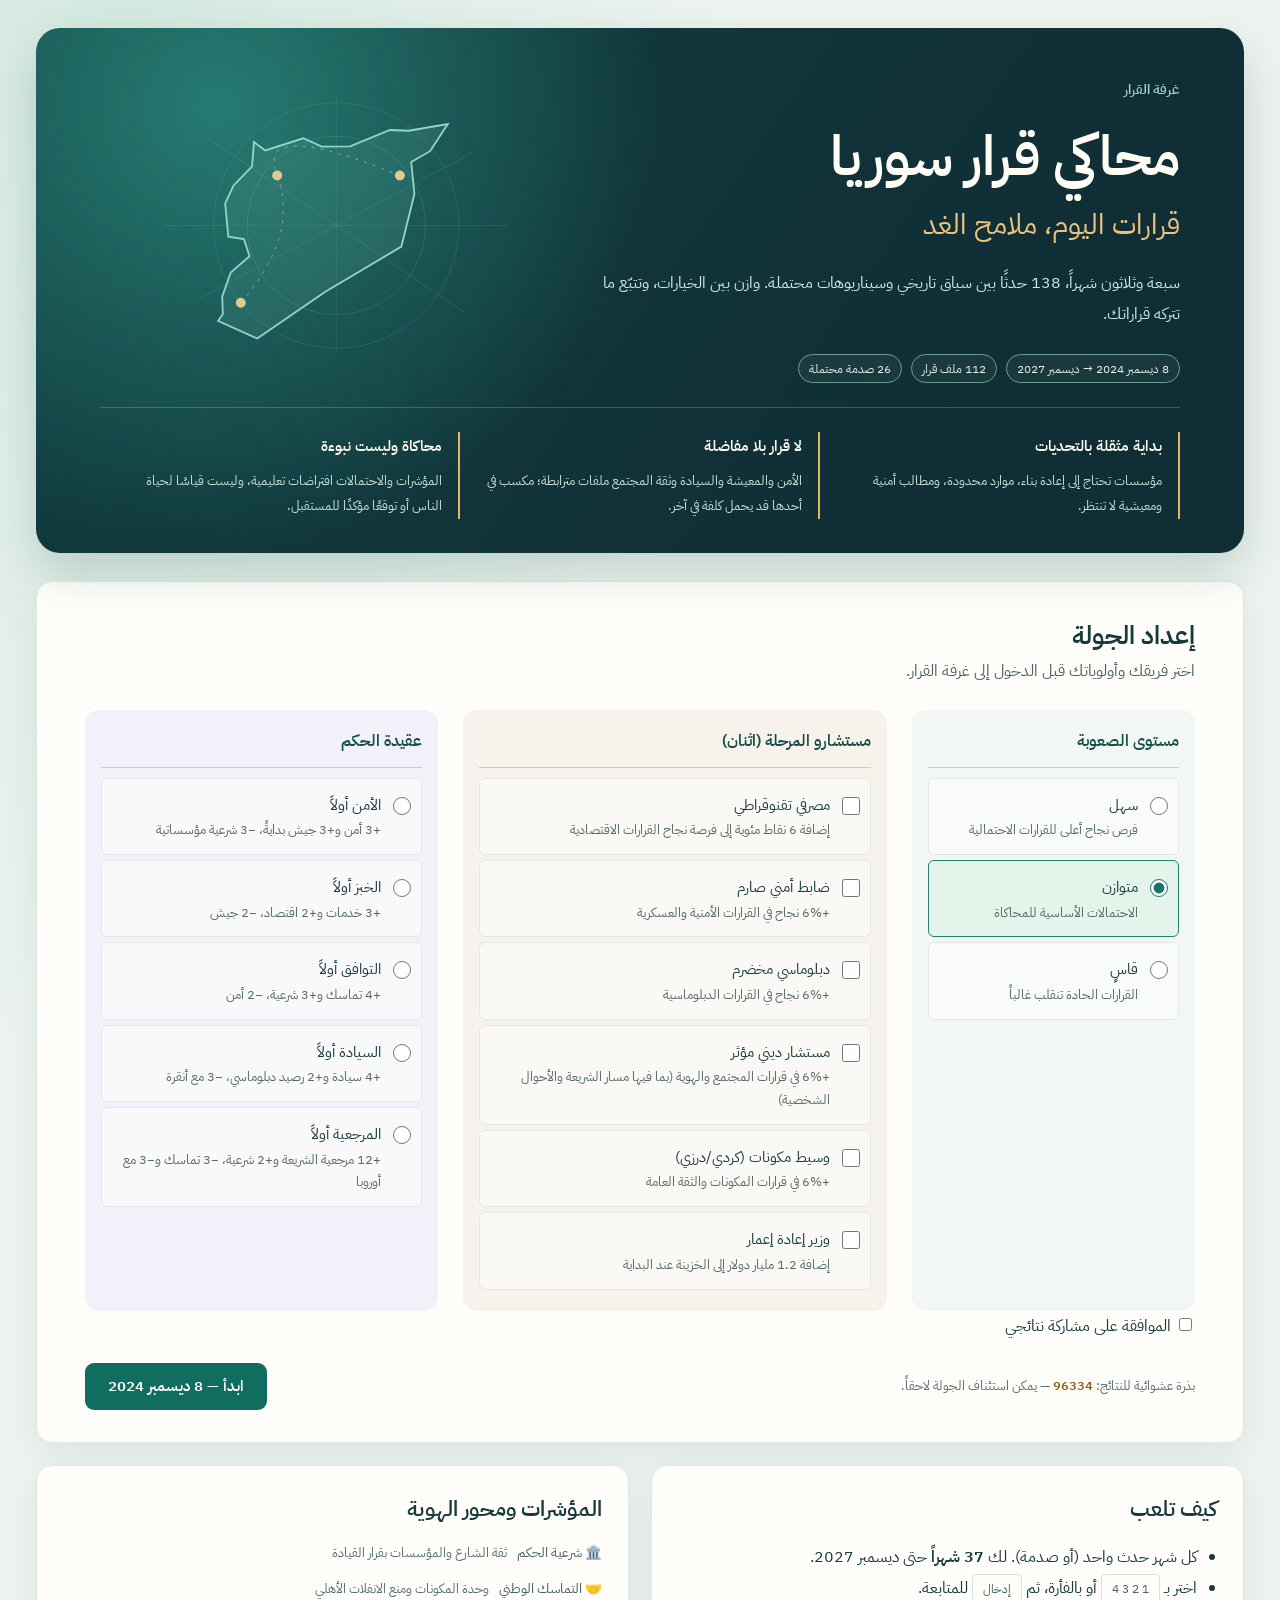
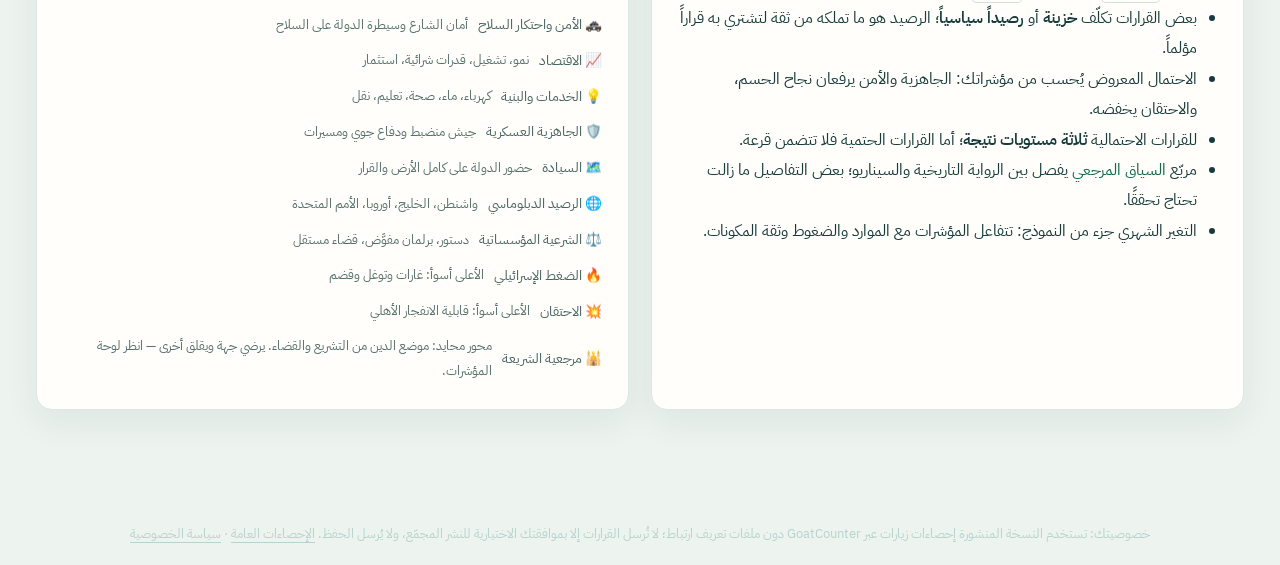
==== commit ea5b4d5d: "تنسيق كسور العلاقات والمكونات والتهديدات بمنزلة واحدة" ====
--- a/index.html
+++ b/index.html
@@ -994,15 +994,15 @@
     var f = Object.keys(S.flags).filter(function (k) { return S.flags[k] > 0; });
     var h = '<div class="card tight"><h3 style="margin-top:0">العلاقات الخارجية</h3><div class="rows">' +
       Object.keys(SY.REL).map(function (k) {
-        return '<div class="row"><span class="rn">' + SY.REL[k] + '</span>' + bar(S.rel[k], "") + '<span class="val">' + esc(S.rel[k]) + "</span></div>";
+        return '<div class="row"><span class="rn">' + SY.REL[k] + '</span>' + bar(S.rel[k], "") + '<span class="val">' + esc(num(S.rel[k])) + "</span></div>";
       }).join("") + "</div>" +
       "<h3>ثقة المكونات</h3><div class='rows'>" +
       Object.keys(SY.POP).map(function (k) {
-        return '<div class="row"><span class="rn">' + SY.POP[k] + "</span>" + bar(S.pop[k], "pop") + '<span class="val">' + esc(S.pop[k]) + "</span></div>";
+        return '<div class="row"><span class="rn">' + SY.POP[k] + "</span>" + bar(S.pop[k], "pop") + '<span class="val">' + esc(num(S.pop[k])) + "</span></div>";
       }).join("") + "</div>" +
       "<h3>بؤر التهديد</h3><div class='rows'>" +
       Object.keys(SY.THR).map(function (k) {
-        return '<div class="row"><span class="rn">' + SY.THR[k] + "</span>" + bar(S.thr[k], "thr") + '<span class="val">' + esc(S.thr[k]) + "</span></div>";
+        return '<div class="row"><span class="rn">' + SY.THR[k] + "</span>" + bar(S.thr[k], "thr") + '<span class="val">' + esc(num(S.thr[k])) + "</span></div>";
       }).join("") + "</div>" +
       '<h3>مسارات فتحتها قراراتك</h3><div>' + (f.length ? f.map(function (x) { return '<span class="tag" style="margin:2px">' + esc(flagName(x)) + "</span>"; }).join(" ") : '<span class="tiny">لا شيء بعد</span>') + "</div></div>";
     return h;
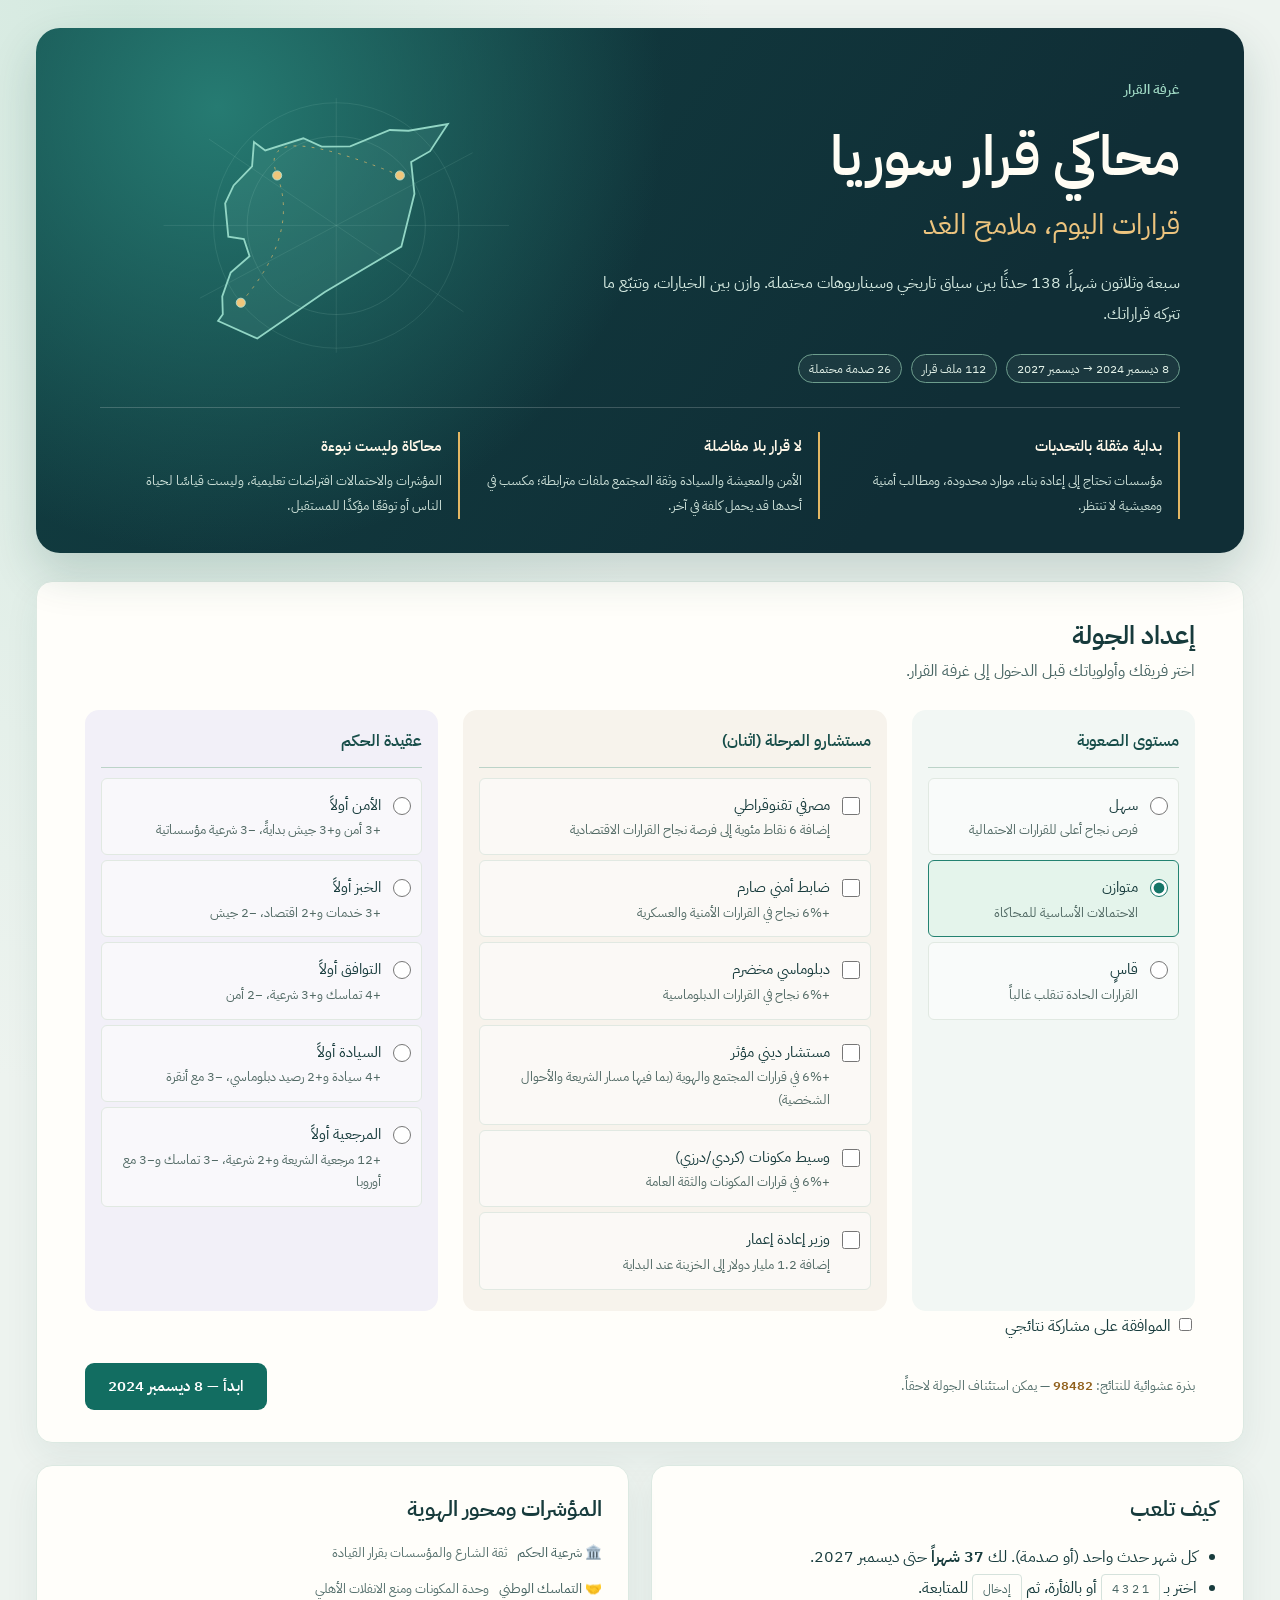
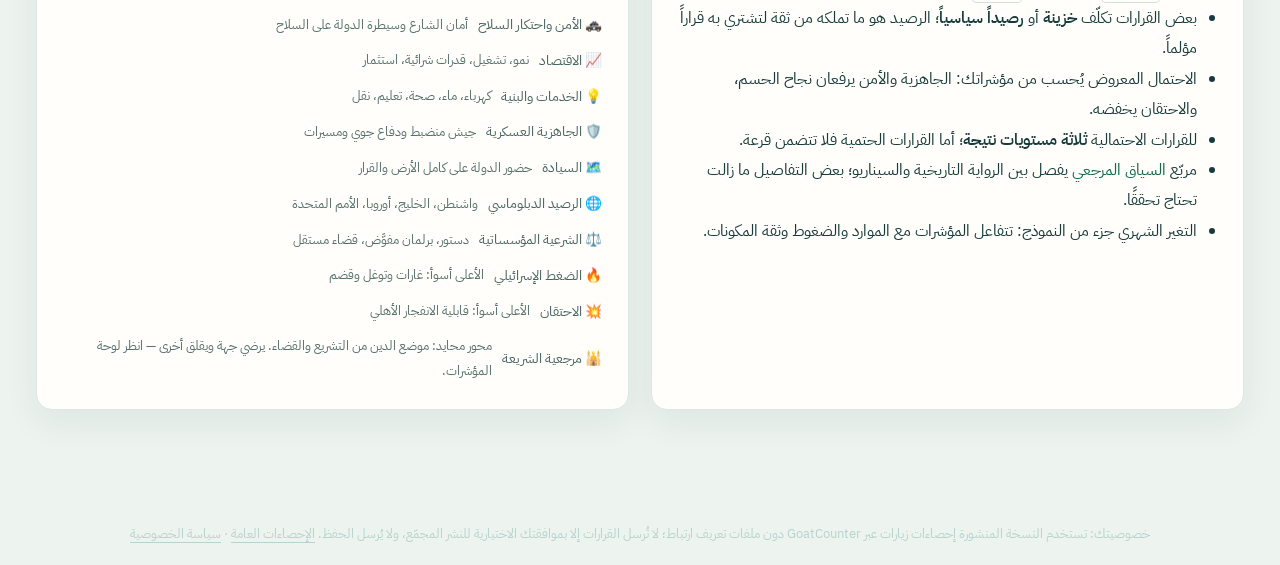
==== commit 3f528131: "حيادية: كسر انحياز ترتيب الخيارات ومقايضات لسبعة خيارات بلا كلفة مراجعة شاملة للنسخة القادمة من main" ====
--- a/index.html
+++ b/index.html
@@ -595,7 +595,7 @@
 
 </script>
 <script>
-var SY_DATA = {"events": [{"id": "E001_days", "month": 0, "ttl": 1, "cat": "حكم", "risk": "متوسط", "pri": 10, "title": "الأسبوع الأول: من يمسك دفة دولة انهارت في 48 ساعة؟", "brief": "دمشق سقطت ليل 8 ديسمبر. الجيش تبخّر، والدوائر الحكومية معلقة، والسفارات تراقب من بعيد. أمامك ثلاثة مسارات: إبقاء بيروقراطية النظام السابق تدير المرافق، أو تطهيرها بالكامل، أو حكم مباشر بغرفة عمليات عسكرية.", "facts": ["9 ديسمبر: حكومة تصريف أعمال برئاسة <b>محمد البشير<\/b>، نسخة موسّعة من حكومة الإنقاذ في إدلب", "تقارير عن <b>تغيّب 40–60% من الموظفين<\/b> عن الدوائر في الأسبوع الأول، وانقطاع الخبز والمازوت في دمشق", "وثائق رسمية تحترق، وقواعد البيانات المدنية مهدّدة، والمصرف المركزي بلا سيولة تقريباً"], "real": "فعلياً: أبقيت حكومة تصريف الأعمال (البشير) ثم شكّلت حكومة انتقالية في 29 مارس 2025 بنكهة تكنوقراطية، واحتفظت بأسماء مثل الشيباني (الخارجية) وأبو قصرة (الدفاع) وخطاب (الداخلية). الاستمرارية حمت الخدمات، لكن انتقاد «توسيع حكومة الإنقاذ على كامل سوريا» رافق المرحلة.", "options": [{"t": "إبقاء حكومة تصريف الأعمال وتسيير الدواوين بمن بقي", "d": "الخبز والكهرباء قبل التطهير — الكلفة معنوية لا مالية", "eff": {"srv": 3, "eco": 2, "leg": -3, "dip": 3, "p_alaw": 4}, "txt": "المخابز والأفران والمشافي تستمر بالعمل، والسفارات تلتقط إشارة عقلانية. مقابل ذلك تتذمّر قواعد الثوار: «ثورة سرقت دواوينها».", "flags": ["kept_bureaucracy"]}, {"t": "تطهير شامل فوري: لا شريك سابق في منصب واحد", "d": "نظافة سياسية بكلفة شلل إداري", "eff": {"leg": 5, "srv": -6, "eco": -5, "dip": -4, "p_alaw": -8, "t_war": 4}, "txt": "القواعد الشعبية تصفّق، لكن المدارس والمالية والكهرباء تصاب بشلل أسابيع، ويتحوّل عشرات الآلاف من الموظفين العاطلين إلى حاضنة للفلول.", "flags": ["purge"]}, {"t": "إدارة عسكرية مباشرة للمحافظات بقرار من غرفة العمليات", "d": "حسم أمني بلا غطاء مدني", "cost": {"cap": -6}, "eff": {"sec": 5, "leg": -6, "dem": -5, "dip": -5, "p_alaw": -5}, "txt": "الأمن يشتد خلال أسبوع، لكن الغرب والأقليات يقرؤونها وصاية أمنية جديدة؛ أول تقرير حقوقي يتهم «الإدارة العسكرية» بالاعتقال التعسفي."}]}, {"id": "E002_army_birth", "month": 0, "ttl": 2, "cat": "عسكري", "risk": "مرتفع", "pri": 10, "title": "الجيش الجديد: أي بنيان فوق ركام 70–80% من السلاح؟", "brief": "الضربات الإسرائيلية (عملية «سهم الباشان») دمّرت معظم السلاح الاستراتيجي والبحرية بالكامل ومخازن الذخيرة والدفاع الجوي. عشرات الفصائل مسلحة تنتظر ثمرة النصر، وعشرات آلاف الضباط صف والجنود السابقين في بيوتهم. قرار البنيان العسكري يحدّد كل شيء بعده.", "facts": ["عملية <b>سهم الباشان<\/b>: 8–9 ديسمبر، ثم حملة متواصلة — <b>70–80% من السلاح الاستراتيجي<\/b> دُمّر وأُبيدت <b>البحرية كاملة<\/b>", "ترقية 42 عقيداً و5 عميدين و2 لواء في 29 ديسمبر 2024 — بناء رتب بقرار إداري", "<b>24 ديسمبر 2024<\/b>: إعلان حلّ الفصائل ودمجها في وزارة الدفاع (باستثناء قسد)"], "real": "فعلياً: حلّ الفصائل ودمجها في وزارة الدفاع (24 ديسمبر 2024)، مع إبقاء الفيلقات القديمة بأسمائها (الفرقة 25، 30، 79، 80…)، وقوام الجيش يصل إلى <b>180–182 ألفاً<\/b> بعد دمج قسد (أغسطس 2026). التدريب تركي/قطري، والدفاع الجوي بقي الثغرة الكبرى.", "options": [{"t": "دمج الفصائل في وزارة الدفاع مع هيكلة تدريجية ورواتب نظامية", "d": "جيش واحد بأسماء فصائل — أسرع طريق للسلاح", "cost": {"cash": -1.2}, "prob": {"base": 72, "mods": {"leg": 0.15, "cap": 0.1, "t_war": -0.15}}, "out": {"ok": {"txt": "الدمج يمرّ: راتب بطاق هوية عسكرية يحوّل المسلح إلى موظف دولة. الغرب يحذّر من «أسلمة الجيش»، لكن السلاح يُجمع تحت راية واحدة.", "eff": {"mil": 8, "sec": 7, "t_war": -10, "leg": -3, "p_alaw": -6, "p_druze": -4, "dip": -3}, "flags": ["factions_merged"]}, "mid": {"txt": "الدمج يُوقَّع على الورق: كل فصيل يحتفظ بسلسلته القيادية الفعلية ويطالب بحصته من الرواتب. الجيش اسم، والمحاصصة رقم.", "eff": {"mil": 3, "sec": 2, "t_war": -3, "cap": -6}, "flags": ["factors_fake"]}, "bad": {"txt": "فصيلان يرفضان ويخرجان من الاتفاق بسلاحهما؛ نقاط تفتيش تابعة تنتشر على مداخل دمشق، وأول اشتباك مسلح بين «إخوة الأمس».", "eff": {"mil": -4, "sec": -8, "t_war": 12, "frag": 8, "leg": -4}, "flags": ["factions_kept"]}}, "delay": [{"in": 5, "eff": {"t_war": 8, "sec": -5}, "txt": "الفصائل المدمجة شكلاً بقيت خارج السلسلة القيادية"}], "promise": {"label": "جيش واحد منضبط خلال سنة", "metric": "sec", "target": 50, "in": 12, "reward": {"cap": 6, "dip": 3}, "penalty": {"frag": 6, "t_war": 5}}}, {"t": "إعادة ضباط تقنيين من جيش النظام السابق (خبرة بلا ولاء)", "d": "الخبير قبل الولائي — كلفة شعبية عالية", "prob": {"base": 60, "mods": {"leg": -0.2, "p_sunn": -0.15, "sec": 0.2}}, "out": {"ok": {"txt": "ضباط المدفعية والإشارة والدفاع الجوي يعودون بأعداد محدودة وصلاحيات فنية فقط؛ الجاهزية تتحسّن بلا عودة الروح الأسدية للجيش.", "eff": {"mil": 9, "sec": 3, "leg": -6, "p_alaw": 8, "p_sunn": -6}, "flags": ["old_officers"]}, "mid": {"txt": "عودة جزئية: تقنيون برتب مدنية في الكليات، لكن الضباط الصف يرفضون أوامر «من خدموا ضدهم». مكاسب محدودة.", "eff": {"mil": 4, "leg": -4, "p_alaw": 3, "t_war": 3}}, "bad": {"txt": "تسريب: «الأسديون يعودون للقيادة». احتجاجات في إدلب وحلب، وتسريب معلومات حساسة للفلول عبر الشبكة القديمة نفسها.", "eff": {"mil": 1, "leg": -10, "frag": 8, "t_rem": 8, "p_sunn": -8}, "flags": ["old_officers", "backlash_officers"]}}}, {"t": "جيش مهني صغير من الصفر + نزع سلاح شامل خلال ستة أشهر", "d": "دولة بلا ميليشيات فوراً — طموح لا يحتمله الواقع", "cost": {"cash": -2.0, "cap": -10}, "prob": {"base": 40, "mods": {"sec": 0.25, "mil": 0.15, "t_war": -0.25}}, "out": {"ok": {"txt": "لواءان نظاميان يتخرّجان فعلاً، والسلاح الثقيل يعود للثكنات. صورة الدولة تبدأ بالتشكّل — لكن الباب الأمني بقي مفتوحاً في البادية.", "eff": {"mil": 6, "sec": 6, "t_war": -14, "dip": 6, "eco": -3}}, "mid": {"txt": "نزع السلاح يُطبَّق في المدن ويُقاوَم في الأرياف. جيش صغير وجيوب مسلحة كبيرة.", "eff": {"mil": 2, "sec": -3, "t_war": 5, "eco": -2}}, "bad": {"txt": "الفصائل ترفض التسليم وتعتبره تفكيكاً للثورة؛ اشتباكات في ريف إدلب، والجيش الوليد يتكبد أول خسائر من رفاق الأمس.", "eff": {"mil": -6, "sec": -10, "frag": 10, "t_war": 14, "leg": -5}, "flags": ["factions_kept"]}}}]}, {"id": "E003_israel_first_line", "month": 0, "ttl": 2, "cat": "دبلوماسي", "risk": "مرتفع", "pri": 10, "title": "الخط البنفسجي انهار: إسرائيل وراء 1974 وتريد جنوباً منزوع السلاح", "brief": "للمرة الأولى منذ 50 سنة يعبر الجيش الإسرائيلي الخط البنفسجي: دخلت خان أرنبة وتل الحارة وقرى القنيطرة، وأُعلن اتفاق 1974 «لاغياً». المطالب المعلنة: منطقة عازلة، «نطاق سيطرة» و«نفوذ»، نزع سلاح ما جنوب دمشق، وحق الضرب الوقائي. ردّك الأول سيؤسّس سقفاً تفاوضياً يصعب تعديله.", "facts": ["احتلال المنطقة العازلة ثم التوسّع: <b>بضع مئات كم²<\/b> إضافية خلف خط 1974 (إلى جانب 1,154 كم² من الجولان المحتل منذ 1967)", "18–20 ديسمبر: تهجير <b>+100 عائلة<\/b> قرب الجولان، واحتلال قرية الجملة ومعربة، وإطلاق نار على متظاهرين", "600+ هجوم إسرائيلي خلال السنة الأولى (ACLED) — بمعدل يقارب هجومين يومياً", "الشرع علناً: «سوريا ليست في وضع يسمح لها بحرب جديدة»"], "real": "فعلياً: اخترت الاحتواء بلا اشتباك + تفاوض غير مباشر (باريس 20 أغسطس 2025، وباريس مجدداً 5 يناير 2026 بوساطة توم باراك). لم يُبرم أي اتفاق حتى نوفمبر 2026. إسرائيل توسّعت، وواصلت الغارات، وربطت ملف السويداء بذريعة «حماية الدروز».", "options": [{"t": "لا مواجهة: امتصاص + ملف تفاوضي برعاية أمريكية", "d": "الكرامة تُؤجَّل، والدم يُوفَّر", "prob": {"base": 78, "mods": {"dip": 0.2, "mil": -0.1}}, "out": {"ok": {"txt": "تفتح قناة تفاوض في باريس/جنيف. تتجمد الغارات الكبرى ثلاثة أشهر، ويبدأ الحديث عن «ترتيبات أمن جنوبية». الاحتلال يترسّخ في الأثناء.", "eff": {"dip": 8, "press": -8, "sov": -4, "leg": -3, "eco": 2}, "flags": ["talks_open"]}, "mid": {"txt": "قناة باردة بلا نتائج: اجتماعات، وبيانات «إيجابية»، وغارات مستمرة. العالم يفهم أنك «مرونة بلا حدود».", "eff": {"dip": 3, "press": -2, "sov": -6, "leg": -6}, "flags": ["talks_open"]}, "bad": {"txt": "إسرائيل تقرأ الصمت ضعفاً: تتوسع نحو حوض اليرموك وتفرض نقاط تفتيش على طريق دمشق–درعا. الشارع يسمّي حكومتك «حكومة هدنة دائمة».", "eff": {"press": 10, "sov": -10, "leg": -8, "frag": 6, "dip": -2}, "flags": ["talks_open", "isr_deep"]}}}, {"t": "خط أحمر معلن: أي توسّع جديد يقابله اشتباك محلي محدود", "d": "ردع رمزي بمخاطرة انفجار", "cost": {"cap": -6}, "prob": {"base": 45, "mods": {"mil": 0.4, "sec": 0.15, "sov": 0.1}}, "out": {"ok": {"txt": "كمين محسوب لدورية متقدمة يوقف التوسع عند حدود معينة. تل أبيب تكتفي بالمدفعية، وواشنطن تضبط الطرفين. لأول مرة يُحسب حساب للخط.", "eff": {"press": -6, "sov": 6, "leg": 8, "mil": 3, "dip": -4, "r_us": -6}, "flags": ["deterrence_local"]}, "mid": {"txt": "تبادل نار أسبوع. التوسع يتوقف جزئياً لكن الغارات تنتقل إلى العمق: مصياف، السفيرة، التدمر.", "eff": {"press": 6, "sov": -2, "leg": 4, "mil": -4, "eco": -4, "dip": -4}}, "bad": {"txt": "إسرائيل تردّ بجولة جوية واسعة: مطارات ومحطات كهرباء. الخسائر اقتصادية قبل أن تكون عسكرية، والعرب يطالبونك بـ«ضبط النفس».", "eff": {"press": 14, "mil": -8, "eco": -8, "srv": -6, "sov": -6, "leg": -6, "dip": -6}, "flags": ["isr_war_early"]}}}, {"t": "تأميم الملف: محكمة دولية + حملة دبلوماسية على احتلال «أرض محتلة»", "d": "سلاح القانون حين لا سلاح الجو", "cost": {"cash": -0.3, "cap": -4}, "prob": {"base": 58, "mods": {"dip": 0.35, "r_arab": 0.15}}, "out": {"ok": {"txt": "الجمعية العامة تعيد التأكيد على «الجولان أرض محتلة بحدود 1967» وتدين التوسع. لا انسحاب، لكن التكلفة السياسية الإسرائيلية ترتفع، والخليج يموّل.", "eff": {"dip": 10, "sov": 5, "press": -4, "r_gulf": 6, "leg": 3, "r_il": -6}}, "mid": {"txt": "قرارات بلا أسنان: أصوات عربية وأوروبية، وامتناع أمريكي. التوسع يستمر تحت سقف دبلوماسي مرتفع.", "eff": {"dip": 4, "sov": 2, "leg": 2, "press": 2}}, "bad": {"txt": "الملف يُستعمل ضدك: «دمشق تلجأ لاهاي بدل أن تضبط حدودها». واشنطن تجمّد ملف رفع العقوبات ثلاثة أشهر إضافية.", "eff": {"dip": -6, "r_us": -10, "eco": -4, "leg": -4}}}}]}, {"id": "E004_money", "month": 1, "ttl": 2, "cat": "اقتصادي", "risk": "متوسط", "pri": 8, "title": "دولة بلا سيولة: الليرة، المصارف، وأول 100 يوم اقتصادية", "brief": "الليرة فقدت 80% من قيمتها قبل السقوط، والمصارف مجمّدة بالعقوبات، والوظائف العامة (أكثر من مليون موظف) يجب أن تُدفع رواتبها. أمامك: تحرير تجاري سريع يجذب البضائع لكنه يفتح الباب للاستيراد الرخيص، أو ضوابط تحمي الإنتاج وتحفّز السوق السوداء.", "facts": ["30 ديسمبر 2024: <b>ميساء صبري<\/b> حاكمة للمصرف المركزي (أول امرأة)، <b>باسل عبد الرحمن<\/b> وزير اقتصاد يعلن «نظام سوق حر قائم على المنافسة»", "إلغاء القيود على الاستيراد: الواردات من تركيا ارتفعت <b>+60%<\/b> والصادرات إليها انخفضت <b>−50%<\/b> خلال عام", "أول فائض موازنة منذ 13 سنة (تقديري رسمي، ديسمبر 2025)"], "real": "فعلياً: تحرير تجاري سريع + تحرير سعر + لاحقاً إصدار عملة جديدة بحذف صفرين (29 ديسمبر 2025)، مع تضخم ~25% في 2025 ثم نمو ~10% في 2026. النتيجة: نمو في الطاقة والعقار، وفقر <b>90.5%<\/b>.", "options": [{"t": "تحرير فوري: رفع القيود عن الاستيراد والتسعير والسوق", "d": "أرفان ممتلئة خلال شهر، وصناعة محلية مهددة", "prob": {"base": 70, "mods": {"eco": 0.2, "srv": 0.15}}, "out": {"ok": {"txt": "البضائع تعود والأسعار تستقر نسبياً. التجار يعودون من إسطنبول وقاهرة. المصانع الصغيرة تئنّ من المنافسة التركية.", "eff": {"eco": 8, "srv": 5, "leg": 3, "p_trib": 3, "t_war": -2}, "flags": ["liberal_open"]}, "mid": {"txt": "توازن هش: سلع متوافرة، وعجز تجاري يتضخّم، والصناعيون يرفعون شعار «الحماية أو الإفلاس».", "eff": {"eco": 3, "srv": 3, "leg": -2}, "flags": ["liberal_open"]}, "bad": {"txt": "إغراق مستورد يضرب نسيج حلب وحماه: 2,000 ورشة تغلق، وبطالة جديدة في المدن، والسوق السوداء تبتلع الفارق.", "eff": {"eco": -4, "srv": 2, "leg": -6, "frag": 5}, "flags": ["liberal_open", "deindustrialized"]}}, "promise": {"label": "رواتب منتظمة وسيولة في يدين", "metric": "eco", "target": 40, "in": 10, "reward": {"cap": 6, "leg": 3}, "penalty": {"frag": 6, "leg": -4}}}, {"t": "ضوابط ذكية: رسوم على الكماليات، إعفاءات للقمح والدواء والآلة", "d": "حماية إنتاجية ببطء بيروقراطي", "cost": {"cap": -4}, "prob": {"base": 62, "mods": {"eco": 0.2, "srv": -0.1}}, "out": {"ok": {"txt": "القمح والدواء متوفران مدعومان، والمصانع تتنفس. طوابير على بعض السلع المستوردة، لكن الحساب الجاري يتحسن.", "eff": {"eco": 5, "srv": 4, "leg": 4, "dip": -2}, "flags": ["selective_protection"]}, "mid": {"txt": "البيروقراطية تأكل القرار: رُخص استيراد بورقة ختم، وطفيلي جديد يبيع «الموافقات».", "eff": {"eco": 1, "srv": 1, "frag": 4, "leg": -2}}, "bad": {"txt": "سوق سوداء ثانوية للسلع المعفاة، وشحنات مهربة عبر الشمال، وغضب تجاري من «اقتصاد الختم».", "eff": {"eco": -5, "frag": 6, "sec": -3, "cap": -4}}}}, {"t": "قرض خليجي عاجل + تثبيت سعر الصرف ببيع الاحتياطي", "d": "استقرار بسعر الاعتماد على المموّل", "cost": {"cap": -6}, "prob": {"base": 65, "mods": {"r_gulf": 0.4, "dip": 0.15}}, "out": {"ok": {"txt": "3 مليارات $ سيولة طارئة: رواتب منتظمة، ليرة ثابتة، وأول مشروع كهرباء ممول. الثمن: أول «مجلس تنسيق اقتصادي» خليجي يطلب شروطه.", "eff": {"cash": 3.0, "eco": 6, "leg": 5, "r_gulf": 6, "sov": -4}, "flags": ["gulf_window"]}, "mid": {"txt": "السيولة وصلت متأخرة وجزئياً: الرواتب تُدفع، والتثبيت يصمد شهرين ثم يعود الانخفاض.", "eff": {"cash": 1.2, "eco": 2, "leg": 2, "r_gulf": 2}}, "bad": {"txt": "الوعود لم تُصرف بالكامل، والاحتياطي احترق: الليرة تنخفض 30% في شهر، والموظفون يهجرون الدوائر.", "eff": {"cash": 0.3, "eco": -7, "leg": -7, "frag": 6, "srv": -3}}}}]}, {"id": "E005_remnants_spring", "month": 1, "ttl": 3, "cat": "أمني", "risk": "متوسط", "pri": 8, "title": "الفلول تتنفس: كمائن، اغتيالات، وسلاح مخبأ تحت البيوت", "brief": "قبل الساحل بفترة: كمائن متفرقة لعناصر الأمن في حماة وطرطوس، اغتيالات على الهوية، وأسلحة لم تُسلَّم. الاستخبارات تقدّر عشرات الآلاف من عناصر النظام السابق ما زالوا مسلحين سرّاً. الرد المبكر يحدّد كلفة الانفجار لاحقاً.", "facts": ["مخططات أمنية ومحاولات تنظيم لضباط سابقين أُحبطت خلال 2025", "تقارير عن <b>عشرات القتلى<\/b> من عناصر الأمن في كمائن متفرقة (شتاء 2024–2025)", "وحدات «المعالجة» تستقبل عناصر النظام السابق، لكن السلاح الفردي بقي في القرى"], "real": "فعلياً: تأخر الحسم الأمني حتى انفجار مارس 2025 في الساحل؛ العملية العسكرية التي تلتها رافقتها مجازر راح ضحيتها <b>~1,500 مدني علوي<\/b> بحسب رويترز والمرصد.", "options": [{"t": "حملة سلاح منظمة + مصالحة محلية مع وجهاء القرى", "d": "أمن بالتفاوض: أغلى ثمناً وأقل دماً", "cost": {"cash": -0.4}, "prob": {"base": 62, "mods": {"sec": 0.3, "cap": 0.15, "p_alaw": 0.2}}, "out": {"ok": {"txt": "الوجهاء يسلّمون السلاح مقابل ضمانات وأمان وظيفي. الكمائن تنخفض 70% خلال شهرين، والساحل يدخل في هدوء مشروط.", "eff": {"sec": 8, "t_rem": -18, "p_alaw": 10, "coh": 6, "leg": 3}, "flags": ["coast_calm"]}, "mid": {"txt": "نصف القرى تسلّمت ونصفها احتفظ بسلاحه. الهدوء مؤقت، والعصابات تبيع السلاح للسوق السوداء.", "eff": {"sec": 3, "t_rem": -8, "p_alaw": 3, "frag": 2}}, "bad": {"txt": "الوجهاء يستخدمون المفاوضات لإعادة التنظيم: كمين كبير يوقع 30 قتيلاً من الأمن، ويتحوّل الساحل إلى منطقة تمرّد مفتوحة قبل أوانها.", "eff": {"sec": -6, "t_rem": 10, "frag": 10, "p_alaw": -6, "leg": -4}, "flags": ["remnants_strong"]}}, "delay": [{"in": 4, "eff": {"p_alaw": 4, "cap": -3}, "txt": "الاحتواء الهادئ يكلّف رصيداً سياسياً بلا نتائج ظاهرة"}]}, {"t": "اعتقالات استباقية واسعة للأجهزة السابقة", "d": "الأمن بالاسم: قوائم ومنازل", "prob": {"base": 55, "mods": {"sec": 0.3, "mil": 0.1}}, "out": {"ok": {"txt": "شبكة الضباط الوسطاء تُفكَّك: آلاف يعتقلون أو يسلّمون. الساحل يهدأ، لكن ملف «الاختفاء القسري» يفتح عليك ملفاً حقوقياً.", "eff": {"sec": 6, "t_rem": -14, "p_alaw": -10, "dip": -5, "leg": 3}, "flags": ["mass_detention"]}, "mid": {"txt": "اعتقالات بلا محاكمات: القرى تشعر بالمظلمة، والفلول تفقد قياداتها وتكسب حاضنة جديدة.", "eff": {"sec": 2, "t_rem": -4, "p_alaw": -8, "frag": 6}}, "bad": {"txt": "مداهمات ليلية تقتل مدنيين؛ تقرير أممي يتحدث عن «اعتقال جماعي على الهوية»؛ الساحل يشتعل قبل موعده بعام.", "eff": {"sec": -5, "t_rem": 6, "frag": 12, "p_alaw": -14, "dip": -8, "coh": -6}, "flags": ["mass_detention", "coast_grievance"]}}, "delay": [{"in": 4, "eff": {"frag": 6, "p_alaw": -5, "t_rem": 6}, "txt": "ذاكرة الاعتقالات: خلايا نائمة في الساحل وموجة ثأر صامتة"}]}, {"t": "لا شيء الآن: الأولوية للاقتصاد، والساحل يُترَك لشهر العسل", "d": "تجاهل موقوت بكلفة معروفة", "prob": {"base": 50, "mods": {"sec": 0.2}}, "out": {"ok": {"txt": "انفراج مؤقت: لا عمليات كبيرة، والموارد تتجه للخدمات. الفلول تختفي تحت السطح بدل أن تُحلّ.", "eff": {"eco": 3, "srv": 2, "t_rem": 2, "cap": 3}}, "mid": {"txt": "كمائن أسبوعية وقتلى بالعشرات، والساحل منطقة رمادية لا للدولة ولا للفلول.", "eff": {"t_rem": 8, "sec": -3, "frag": 4}}, "bad": {"txt": "شبكة تنظيمية كاملة تكتمل: مستودعات أسلحة، خلايا، وضباط يحرّضون. كل شيء يكلفك 5 أضعاف لاحقاً.", "eff": {"t_rem": 18, "sec": -5, "frag": 8, "p_alaw": -4}, "flags": ["remnants_strong"]}}}]}, {"id": "E006_victory_conf", "month": 2, "ttl": 1, "cat": "حكم", "risk": "متوسط", "pri": 10, "title": "29 يناير 2025: مؤتمر النصر — كيف تُنظَّم السلطة؟", "brief": "القيادة العسكرية تجتمع في القصر الجمهوري لتعلن نهاية المرحلة الأولى. عليك أن تقرّر شكل الحكم الانتقالي: رأس واحد، مجلس قيادة جماعي، أو تفويض مؤجَّل لانتخابات. القرارات المعلنة ستشمل حلّ البرلمان ودستور 2012 والفصائل.", "facts": ["<b>29 يناير 2025<\/b>: تعيين الشرع رئيساً للمرحلة الانتقالية، إلغاء دستور 2012، حلّ البرلمان وحلّ الفصائل", "مقابلات سابقة: الدستور الدائم «سنتان–ثلاث» والانتخابات «بعد أربع سنوات»", "المعارضة التاريخية (الائتلاف والهيئة العليا) تُحلّ نفسها تحت ضغط الأمر الواقع"], "real": "فعلياً: أُعلن الشرع رئيساً للمرحلة الانتقالية بنظام رئاسي لاحقاً، وحُلّت الجبهة التقدمية والائتلاف، وبدأ مسار «الحوار الوطني» ثم الإعلان الدستوري في 13 مارس 2025.", "options": [{"t": "رئيس للمرحلة الانتقالية بصلاحيات كاملة", "d": "حسم سريع: قرار واحد في زمن ضائع", "prob": {"base": 85}, "out": {"ok": {"txt": "الشرعية الرمزية تتعزّز، والدول تتعامل مع «عنوان واحد». معارضون يرون تركيزاً مبكراً للسلطة في زمن يجب أن يُوزَّع.", "eff": {"leg": 5, "cap": 6, "dem": -4, "dip": -2}}, "mid": {"txt": "المنصب يملأ الفراغ، لكن شركاء الثورة يشعرون أن «الغنيمة» ذهبت لطرف واحد.", "eff": {"leg": 3, "coh": -4, "dem": -5}}, "bad": {"txt": "الفصائل ترفض التراتبية: بيان من ثلاثة فصائل يعتبر القرار «إمارة على السوريين». شرعيتك تتآكل من قاعدتك.", "eff": {"leg": -4, "coh": -8, "t_war": 6, "dem": -5}}}}, {"t": "مجلس قيادة انتقالي بالتناوب مع حكومة جماعية", "d": "تشاركية تبطئ كل شيء", "cost": {"cap": -5}, "prob": {"base": 62, "mods": {"cap": 0.2, "leg": 0.15}}, "out": {"ok": {"txt": "المجلس يطمئن الشركاء والأقليات، والقرارات تصبح «ملكية للجميع». مقابل ذلك: ملف رفع العقوبات تأخر شهراً بانتظار توافق.", "eff": {"coh": 8, "dem": 8, "dip": 4, "leg": -3, "cap": -4}}, "mid": {"txt": "توافق على كل شيء كبير وتأجيل لكل شيء صغير. الدولة تمشي بسرعة نصف السرعة اللازمة.", "eff": {"coh": 4, "dem": 4, "eco": -3}}, "bad": {"txt": "المجلس يتحول إلى منصة لتصفية الحسابات: 14 جلسة بلا قرار، والفصائل تتصرف كلجنة مستقلة. الفراغ يتسع.", "eff": {"coh": -4, "dem": 2, "sec": -6, "eco": -5, "t_war": 6}}}}, {"t": "إعلان جدول زمني صارم: حوار وطني، دستور، ثم انتخابات خلال 36 شهراً", "d": "تقييد نفسك أمام الناس", "cost": {"cap": -4}, "prob": {"base": 66, "mods": {"leg": 0.2, "coh": 0.2}}, "out": {"ok": {"txt": "الشارع يصفّق للوضوح، والأوروبيون يربطون الدعم بجدول مواعيد. التزمن يصبح مرجعاً يُحاسَب عليه الرئيس نفسه.", "eff": {"leg": 8, "coh": 6, "dip": 6, "dem": 6, "cap": -6}}, "mid": {"txt": "جدول جميل على ورق: المواعيد معلنة، واللجان بطيئة، والجدل على «من ينتخب أولاً» يبدأ فوراً.", "eff": {"leg": 3, "dem": 4, "cap": -3}}, "bad": {"txt": "المواعيد تصير فخاً: كل شهر تأخير يكلّفك شرعية، و«الانتقال الدائم» يسمّى تمديداً مقنّعاً.", "eff": {"leg": -4, "dem": -3, "frag": 5, "dip": -3}}}}]}, {"id": "E007_jaramana", "month": 2, "ttl": 2, "cat": "مكونات", "risk": "متوسط", "pri": 7, "title": "جرمانا: جرس الإنذار الدرزي الأول", "brief": "في ضاحية ذات غالبية درزية ومسيحية جنوب دمشق، تنتشر فصائل من خلفية إسلامية وتحدث احتكاكات مع مسلحين محليين. حادثة واحدة قد تحوّل الاحتكاك إلى حرب أهلية صغيرة في محيط العاصمة، وتفتح ذريعة التدخل الإسرائيلي.", "facts": ["<b>28 فبراير 2025<\/b>: اشتباكات قوات أمنية مع مسلحين دروز في جرمانا — قتيل من الأمن و9 جرحى من السكان", "الاتفاق التالي: تقاسم المسؤولية الأمنية مع قيادات محلية في جرمانا ومحيط السويداء", "المرجعيات الدرزية (الهجري، الحناوي، جربوع) منقسمة بين «شراكة» و«وحدة سورية»"], "real": "فعلياً: اتفاق على تقاسم الأمن. لكن الملف بقي مفتوحاً وانفجر في يوليو 2025 بالسويداء بأكثر من 1,300 قتيل و200 ألف نازح، مع غارات إسرائيلية على دمشق نفسها.", "options": [{"t": "تفاهم محلي: شرطة مشتركة وضمانات متبادلة", "d": "دم بارد ببطء مقصود", "prob": {"base": 74, "mods": {"coh": 0.25, "sec": 0.1}}, "out": {"ok": {"txt": "جرمانا تصبح نموذجاً: شرطة محلية برتبة وطنية، ولا حوادث. الرسائل تصل للجبل: الدولة لا تريد الاقتلاع.", "eff": {"p_druze": 12, "coh": 6, "sec": 3, "leg": 2, "press": -3}, "flags": ["druze_track_warm"]}, "mid": {"txt": "هدنة هشة: نقاط تماس ثابتة، وكل حادثة صغيرة تُعيد التوتر أسبوعاً. النموذج لم ينجح ولم يفشل.", "eff": {"p_druze": 3, "frag": 3, "sec": -2}}, "bad": {"txt": "أحد الفصائل الإسلامية يرفض «تقسيم الأمن» ويقتحم الشارع: 3 قتلى، ومظاهرة درزية أمام السفارة الإسرائيلية، وإسرائيل تلوّح بـ«حماية الدروز».", "eff": {"p_druze": -12, "frag": 10, "press": 8, "coh": -6, "sec": -4}, "flags": ["druze_track_cold"]}}}, {"t": "فرض الأمن بالقوة: سحب السلاح المحلي في جرمانا", "d": "هيبة الدولة قبل التفاهم", "prob": {"base": 52, "mods": {"mil": 0.3, "sec": 0.25}}, "out": {"ok": {"txt": "السلاح يُجمع خلال أسبوع بلا دماء كبيرة؛ الدولة حضرت. لكن الجبل يراقب ويستذكر 2025 قبل أوانه.", "eff": {"sec": 6, "p_druze": -4, "leg": 3, "press": 2}, "flags": ["druze_track_cold"]}, "mid": {"txt": "اشتباكات ساعتان، هدنة لاحقة بنفس الوضع السابق. لا أحد كسب، لكن أحداً لم يخسر كثيراً.", "eff": {"sec": -2, "p_druze": -6, "frag": 4}}, "bad": {"txt": "قتلى مدنيون في الشجار، وصور دبابات في شارع درزي. الدروز في إسرائيل يتظاهرون، وذريعة «الحماية» تصبح جاهزة قبل أن تحتاجها السويداء.", "eff": {"p_druze": -16, "frag": 12, "press": 12, "coh": -8, "dip": -4, "sec": -3}, "flags": ["druze_track_cold", "isr_pretext"]}}}]}, {"id": "E008_coast_revolt", "month": 3, "ttl": 1, "cat": "أمني", "risk": "مرتفع", "pri": 11, "title": "6–12 مارس: الساحل يشتعل — كمين بعد كمين بعد مجزرة", "brief": "هجمات منسّقة على عناصر أمن ومستشفيات في قرى علوية توقع عشرات القتلى، ثم عملية عسكرية واسعة تشارك فيها أجهزة وفصائل. التقرير النهائي: قتل مدنيين على الهوية. العالم يسمّيها «مجازر»، وقاعدتك تسمّيها «ثأراً مشروعاً». أنت من يقرّر أساليب القوة وحدودها.", "facts": ["المرصد السوري يوثّق <b>1,383 → 1,700<\/b> قتيلاً في أسبوع الساحل (أغلبهم مدنيون علويون)", "تحقيق رويترز (30 يونيو 2025): <b>نحو 1,500 علوي<\/b> قُتلوا و«سلسلة القيادة تنتهي بدمشق»", "عفو الدولية (3 أبريل 2025): «مجازر المدنيين يجب أن تُحقَّق كجرائم حرب»"], "real": "فعلياً: عملية عسكرية واسعة بلا انضباط كافٍ → مجازر موثقة بالكاميرات والإعدامات الميدانية. لجنة تقصٍ وطنية (7 قضاة) لم تؤدِّ إلى محاكمات ذات معنى حتى نوفمبر 2026، وبقي الجرح العلوي مفتوحاً ومطلب «الحماية الدولية» حياً.", "options": [{"t": "عملية شاملة سريعة بلا قيود تفصيلية", "d": "تكسير التمرد خلال أيام — والسعر البشري والأخلاقي", "cost": {"cap": -8}, "prob": {"base": 55, "mods": {"mil": 0.3, "sec": 0.25, "p_alaw": -0.15}}, "out": {"ok": {"txt": "التمرد يُسحق في 4 أيام مع خسائر محدودة في المدنيين. الضبط النسبي يحمي صورتك، لكن «التطهير» يبقى مطلب القاعدة.", "eff": {"sec": 10, "mil": 4, "t_rem": -22, "p_alaw": -14, "coh": -6, "dip": -6, "frag": 6}, "flags": ["massacre_light"]}, "mid": {"txt": "المجازر تقع: 700–900 قتيل، نصفهم مدنيون. لجنة تقصي تُشكَّل، والعالم يتحرك دبلوماسياً، والجرح العلوي يصبح ملفاً سياسياً دائماً.", "eff": {"sec": 8, "t_rem": -18, "p_alaw": -24, "coh": -12, "dip": -12, "frag": 10, "leg": -4}, "flags": ["massacre"]}, "bad": {"txt": "أكثر من 1,500 قتيل، إعدامات ميدانية موثقة، مقابر جماعية، وسلسلة القيادة «تنتهي بدمشق». ملف يلاحق كل زيارة خارجية وكل اتفاق.", "eff": {"sec": 6, "t_rem": -14, "p_alaw": -34, "coh": -18, "dip": -18, "frag": 14, "leg": -8, "r_eu": -12}, "flags": ["massacre", "coast_grievance"]}}, "delay": [{"in": 5, "eff": {"frag": 8, "p_alaw": -10, "t_rem": 7}, "txt": "مجازر بلا محاكمة تُنتج جيلاً ثأرياً وتجنّد الفلول"}], "unlocks": ["E011_justice_coast"], "unlockIn": 1}, {"t": "ضربات دقيقة + كتيب قواعد اشتباك وحماية مدنيين + مصالحة وجهاء", "d": "البديل البطيء الأغلى عسكرياً", "cost": {"cash": -0.5, "cap": -6}, "prob": {"base": 48, "mods": {"sec": 0.4, "mil": 0.2, "coh": 0.25, "cap": 0.15}}, "out": {"ok": {"txt": "الفلول تُضرب، والقرى تشهد انتشاراً منضبطاً ووجهاء يسلّمون المطلوبين. الرواية السوداء تُحاصَر، والساحل يدخل مسار تهدئة حقيقية.", "eff": {"sec": 9, "mil": 3, "t_rem": -20, "p_alaw": 10, "coh": 8, "dip": 8, "leg": 4}, "flags": ["coast_deal", "disciplined_force"]}, "mid": {"txt": "الفلول تنسحب إلى البادية بدل أن تُسحق، والخسائر المدنية محدودة. هدوء متوتر، وملف «الحماية» العلوي يخفت.", "eff": {"sec": 4, "t_rem": -10, "p_alaw": 2, "coh": 3, "dip": 3, "frag": 3}}, "bad": {"txt": "الضبط انهار على الأرض رغم التعليمات: حوادث قتل متفرقة، وفصيل يرفض أوامر القيادة. لجنة تحقيق دولية تُطالب بدخول الساحل.", "eff": {"sec": 2, "t_rem": -6, "p_alaw": -18, "coh": -10, "dip": -8, "frag": 12, "r_us": -5}, "flags": ["massacre_light", "coast_grievance"]}}, "delay": [{"in": 3, "eff": {"coh": 3, "p_alaw": 4}, "txt": "اتفاق الساحل يؤتي أكله: تطوع وحراسة مشتركة للقرى"}], "promise": {"label": "أمان حقيقي في الساحل", "metric": "sec", "target": 50, "in": 10, "reward": {"cap": 6, "coh": 4}, "penalty": {"frag": 6, "p_alaw": -5}}}, {"t": "تفاوض مع الوجهاء ووقف العمليات: حقن الدم أولاً", "d": "التمرد يبقى ويتنفس، والدم يتوقف", "prob": {"base": 58, "mods": {"coh": 0.3, "cap": 0.2, "mil": -0.1}}, "out": {"ok": {"txt": "الوجهاء يسلمون السلاح الثقيل ويتبرأون من الخلايا. الساحل ينجو من مجزرة، والفلول تفقد الحاضنة — لكن خلايا تفلت.", "eff": {"p_alaw": 16, "coh": 10, "dip": 8, "leg": 5, "t_rem": -6, "sec": -4}}, "mid": {"txt": "هدوء على خطوط التماس، والفلول تعيد تنظيم نفسها في الجبال والبادية. كلفة مؤجلة بربح معنوي.", "eff": {"p_alaw": 6, "coh": 4, "t_rem": 4, "sec": -5, "dip": 2}}, "bad": {"txt": "التفاوض يُقرأ ضعفاً: التمرد يتوسع نحو حمصة، وعشرات نقاط التفتيش تفقد السيطرة، وقاعدتك تتهمك بـ«حماية بقايا الأسد».", "eff": {"p_alaw": 4, "p_sunn": -10, "t_rem": 14, "sec": -10, "frag": 10, "leg": -6}, "flags": ["remnants_strong"]}}}]}, {"id": "E009_sdf_march", "month": 3, "ttl": 1, "cat": "دبلوماسي", "risk": "متوسط", "pri": 10, "title": "10 مارس 2025: اتفاق الشرع–عبدي — دمج أم تأجيل طويل؟", "brief": "واشنطن تضغط لاتفاق مع قوات سوريا الديمقراطية: وقف نار شامل، دمج عسكري ومدني، تمثيل للكرد، مع بقاء سيطرة قسد الفعلية مؤقتاً على المعابر والحقول. التوقيع مكسب فوري؛ التنفيذ معركة 14 شهراً.", "facts": ["<b>10 مارس 2025<\/b>: اتفاق وقف نار شامل + دمج عسكري ومدني + تمثيل كردي", "قسد احتفظت فعلياً بالنفط والمعابر والمخيمات حتى يناير 2026", "أنقرة تعترض على أي صيغة تمنح قسد طابعاً دائماً، وتريد «دمجاً لا شراكة»"], "real": "فعلياً: وقع الاتفاق، ثم تأخر تنفيذه 10 أشهر، وتكررت الاشتباكات (حلب أكتوبر وديسمبر 2025) حتى حُسم عسكرياً في يناير 2026، وانتهى الأمر بحلّ قسد (25 أغسطس 2026) ودمج 10–12 ألف مقاتل.", "options": [{"t": "توقيع الاتفاق والضغط لتنفيذ سريع بخمسة بنود", "d": "دولة واحدة بمراحل محددة", "prob": {"base": 68, "mods": {"dip": 0.3, "cap": 0.15, "mil": 0.1}}, "out": {"ok": {"txt": "آلية تنفيذ بجدول شهري: المعابر، ثم النفط، ثم الإدارة. الجبهة الشمالية تُغلق، والجيش يتفرغ للجنوب. الكردي يحصل على تمثيل حقيقي.", "eff": {"dip": 8, "sov": 5, "p_kurd": 10, "eco": 4, "r_tr": 4, "t_war": -6}, "flags": ["sdfdeal", "sdf_implementation"]}, "mid": {"txt": "الاتفاق يوقّع لكن التنفيذ يتعثر شهرياً: كل بند يفتح خلافاً جديداً. الهدوء هشّ، والوقت ليس محايداً.", "eff": {"dip": 4, "p_kurd": 2, "sov": -2, "cap": -4}, "flags": ["sdfdeal"]}, "bad": {"txt": "أنقرة تنسف الأجواء بضغوط على فصائل «درع الفرات»، وقسد تحتفظ بالأمر الواقع. الاتفاق يصبح وثيقة علاقات عامة.", "eff": {"dip": -2, "sov": -6, "p_kurd": -6, "r_tr": -8, "frag": 6}, "flags": ["sdfdeal", "sdf_stalled"]}}, "promise": {"label": "اتفاق الشمال الشرقي يصمد", "metric": "sov", "target": 55, "in": 10, "reward": {"cap": 6, "dip": 4}, "penalty": {"t_war": 6, "frag": 5}}}, {"t": "رفض الصيغة والذهاب لخيار القوة من الآن", "d": "الحرب اليوم أهون من الحرب غداً — لكن اليوم جيشك أضعف", "cost": {"cash": -1.5}, "prob": {"base": 38, "mods": {"mil": 0.45, "r_tr": 0.25, "dip": -0.1}}, "out": {"ok": {"txt": "مسيّرات تركية + قبائل عربية تحسم شرق الفرات خلال ستة أسابيع. ثمن دبلوماسي، لكن الخريطة أُعيدت مبكراً.", "eff": {"sov": 12, "mil": 4, "p_kurd": -14, "dip": -10, "r_us": -12, "r_tr": 8, "eco": -4, "t_war": 4}, "flags": ["sdfwar", "necam_early"]}, "mid": {"txt": "جبهة شرقية مشتعلة بلا حسم: النفط متوقف، والتحالف يقلّص تنسيقه، وداعش تستفيد من الفراغ.", "eff": {"sov": -2, "mil": -6, "eco": -8, "t_isis": 12, "dip": -8, "r_us": -10, "frag": 6}, "flags": ["sdfwar"]}, "bad": {"txt": "انهيار خطة الحرب: مدينة كوباني تصمد، وواشنطن تغلق المجال الجوي، وعشرات القتلى. الاتفاق الذي رفضته سيُطلب منك بعد سنة بشروط أسوأ.", "eff": {"sov": -8, "mil": -10, "eco": -10, "dip": -12, "r_us": -16, "t_isis": 14, "frag": 10, "p_kurd": -18}, "flags": ["sdfwar", "sdf_humiliation"]}}, "unlocks": ["E027_aleppo_oct"], "unlockIn": 6}, {"t": "الذهاب أبعد: اعتراف بإدارة ذاتية/لامركزية دستورية الآن", "d": "يرضي واشنطن وباريس، ويغضب أنقرة وقاعدتك", "cost": {"cap": -10}, "prob": {"base": 45, "mods": {"coh": 0.3, "dip": 0.3}}, "out": {"ok": {"txt": "إعلان فيدرالية/لامركزية يوقف الحرب نهائياً ويفتح أبواب أوروبا. الأكراد يشاركون بدستورهم، وأنقرة تحتج ثم تتأقلم.", "eff": {"p_kurd": 22, "coh": 10, "dip": 12, "sov": -6, "r_tr": -18, "p_sunn": -8, "t_war": -8}, "flags": ["federal", "kurd_decree_early"]}, "mid": {"txt": "صيغة وسط: «إدارة محلية» بلا تسمية فيدرالية. الكردي يعتبرها نصف حلّ، والتركي يعتبرها نصف مشكلة.", "eff": {"p_kurd": 8, "dip": 4, "r_tr": -8, "sov": -3, "coh": 3}}, "bad": {"txt": "قاعدتك الإسلامية ترفض «تقاسم السيادة»، وفصائل الجيش الوطني تهدد بالانسحاب. أزمة حكم داخلية قبل أن يحل الملف الكردي.", "eff": {"p_kurd": 6, "p_sunn": -12, "r_tr": -16, "t_war": 8, "frag": 10, "leg": -6}, "flags": ["federal", "coalition_crack"]}}}]}, {"id": "E010_const_decl", "month": 3, "ttl": 1, "cat": "حكم", "risk": "مرتفع", "pri": 10, "title": "13 مارس 2025: الإعلان الدستوري — أي عقد اجتماعي؟", "brief": "لجنة من خمسة أعضاء تعدّ المسودة: مدة الانتقال، شكل النظام، مصدر التشريع، وضع المجلس التشريعي، وحقوق المكونات. كل كلمة يقرأها كل طرف على أنها موقعه من الدولة القادمة: «رئاسي» تعني قراراً سريعاً، و«الفقه مصدر رئيسي» تعني أشياء مختلفة جداً لكل مكون.", "facts": ["<b>13 مارس 2025<\/b>: الإعلان الدستوري — انتقال <b>5 سنوات<\/b>، نظام <b>رئاسي<\/b> بلا رئيس حكومة، <b>الفقه الإسلامي مصدر رئيسي للتشريع<\/b>", "الرئيس يعيّن ثلث مجلس الشعب وقضاة المحكمة الدستورية دون تصديق برلماني", "المادة 41: إعلان الحرب والاستنفار بموافقة <b>مجلس الأمن القومي<\/b>"], "real": "فعلياً: أُقرّت الصيغة الرئاسية بشروطها. النتيجة: انضباط قرارى سريع، لكن شرعية مؤسساتية ضعيفة (برلمان بانتخاب غير مباشر + ثلث تعيين) ومطالبة دائمة بـ«عقد تشاركي».", "options": [{"t": "الصيغة التاريخية: رئاسي، 5 سنوات، والفقه مصدر رئيسي", "d": "انضباط قرارى سريع مقابل قلق المكونات", "prob": {"base": 80}, "out": {"ok": {"txt": "إعلان واضح يحسم الجدل القانوني، ويمنح الرئيس أدوات سريعة، ويطمئن الدول إلى «عنوان حكم» معروف. المكونات تحتج بهدوء وتنتظر الدستور الدائم.", "eff": {"leg": 4, "cap": 8, "dem": -3, "coh": -6, "dip": 2, "p_alaw": -6, "p_kurd": -6, "p_druze": -5}}, "mid": {"txt": "دستور أمر واقع: يمشّي الدولة، لكنه لا يُنتج ولاء. كل مادة خلافية تُرحَّل للدستور الدائم.", "eff": {"leg": 2, "cap": 5, "dem": -5, "coh": -8}}, "bad": {"txt": "المسودة تُسرَّب وتُقرأ كصفقة أحادية: بيانات احتجاج من الهجري والإدارة الكردية ووجهاء علويين، ودعوة أممية لـ«عملية تشاركية».", "eff": {"leg": -3, "coh": -12, "dem": -6, "dip": -5, "p_alaw": -10, "p_kurd": -10, "p_druze": -8, "frag": 6}}}}, {"t": "جمعية تأسيسية منتخبة جزئياً + باب تشاركي لكل البنود", "d": "شرعية تامة، بسرعة ناقصة", "cost": {"cash": -0.6, "cap": -8}, "prob": {"base": 55, "mods": {"cap": 0.25, "coh": 0.25, "leg": 0.2}}, "out": {"ok": {"txt": "مسودة توقّعها المكونات كلها: رئاسي معدل، برلمان بغرفتين، وحقوق لغوية وثقافية مكفولة. التأخير 6 أشهر، لكن العقد صار ملك الجميع.", "eff": {"coh": 16, "dem": 16, "leg": 8, "p_alaw": 10, "p_kurd": 12, "p_druze": 8, "cap": -10, "eco": -3}, "flags": ["consensus_const"]}, "mid": {"txt": "لجنة موسّعة بلا توافق كامل: مواد واضحة، وأخرى معلق عليها بست نقاط خلاف. العالم مرتاح، والشارع متردد.", "eff": {"coh": 7, "dem": 8, "leg": 3, "cap": -5, "eco": -2}}, "bad": {"txt": "الجمعية تتحول إلى ساحة صراع هويات: 4 أشهر من الجدل العلني، والفصائل تضغط في الشارع، والدستور يعلَق وتعلَق معه الثقة.", "eff": {"coh": -5, "dem": 2, "leg": -6, "frag": 8, "cap": -8, "eco": -5}}}, "promise": {"label": "دستور توافقي بقيوده الدستورية", "metric": "dem", "target": 52, "in": 10, "reward": {"cap": 8, "dip": 5}, "penalty": {"frag": 6, "leg": -5}}}, {"t": "صيغة هوية صريحة: دور أكبر للعلماء ومواد «الثوابت»", "d": "تثبيت القاعدة، وخسارة النصف الآخر", "prob": {"base": 60, "mods": {"p_sunn": 0.25, "coh": -0.2}}, "out": {"ok": {"txt": "القاعدة الإسلامية تحتفي بالوضوح، وتلتف حول الحكم. المكونات تنتقل من الاحتجاج إلى الحذر الصامت.", "eff": {"leg": 6, "p_sunn": 10, "coh": -8, "p_alaw": -10, "p_christ": -8, "p_kurd": -8, "dip": -4}}, "mid": {"txt": "توازن كلمات يرضي القاعدة ولا يغضب الخارج كثيراً. الأقليات تبقى في موقع «الانتظار والترصد».", "eff": {"leg": 3, "p_sunn": 6, "coh": -4, "dip": -2}}, "bad": {"txt": "«دولة دينية» تصير العنوان في الصحافة الغربية: أوروبية تشترط حقوق الأقليات على كل تمويل، والكنائس والأقليات تفتح ملف «الحماية الدولية».", "eff": {"leg": 2, "p_sunn": 5, "coh": -14, "dip": -10, "r_eu": -12, "p_alaw": -12, "p_christ": -14, "frag": 8}, "flags": ["identity_state"]}}}]}, {"id": "E011_justice_coast", "month": 4, "ttl": 3, "cat": "مكونات", "risk": "مرتفع", "pri": 9, "title": "جراح الساحل: محاسبة أم طيّ صفحة؟", "brief": "تقارير أممية وصحفية تتحدث عن انتهاكات جسيمة على الهوية، ولجنة تقصٍ وطنية من 7 قضاة بلا نتائج معلنة، وضغط غربي وعلوي لآلية محاسبة — وقواعد مسلحة تعتبر أي محاكمة «مسّاً بالمقاتلين». هذه أول مفترق حقيقي بين «الدولة» و«الثورة».", "facts": ["17 مايو 2025: مرسوم إنشاء <b>الهيئة الوطنية للعدالة الانتقالية<\/b> و<b>الهيئة الوطنية للمفقودين<\/b>", "تقارير: لجان تعمل دون محاكمات ذات معنى حتى نوفمبر 2026", "استطلاع يناير 2026: <b>69%<\/b> يقيّمون أداء الرئيس جيداً — لكن الثقة العلوية شبه معدومة"], "real": "فعلياً: لجان ومحاكمات محدودة (أبرزها محاكمات خارجية: أحكام في هولندا والنمسا والولايات المتحدة على ضباط أسديين). الجرح بقي مفتوحاً، مع اغتيالات فردية على الهوية ومطالبات علوية بتدويل الحماية.", "options": [{"t": "لجنة مستقلة فعلاً + محاكمات علنية للمنتهكين (ولو كانوا من رجالك)", "d": "رسالة واحدة: لا أحد فوق القانون", "cost": {"cash": -0.3, "cap": -10}, "prob": {"base": 55, "mods": {"leg": 0.25, "sec": 0.2, "coh": 0.25, "dem": 0.2}}, "out": {"ok": {"txt": "محاكمات متلفزة لثلاثة قادة ميدانيين مع أحكام مشددة. الساحل يصدّق أن هناك فرقاً بين «الثأر» و«الدولة»، والغرب يفتح ملف الدعم.", "eff": {"coh": 14, "dem": 12, "dip": 12, "p_alaw": 16, "leg": 6, "r_eu": 10, "cap": -8, "p_sunn": -6}, "flags": ["trials", "justice_credible"]}, "mid": {"txt": "محاكمات شكلية لضباط صغار: امتصاص أولي للغضب، لكن المفقودين لا يزالون مفقودين والملف مغلق على الكبار.", "eff": {"coh": 4, "dem": 4, "dip": 4, "p_alaw": 4, "p_sunn": -3}, "flags": ["trials_limited"]}, "bad": {"txt": "المحاكمات تلامس ضابطاً كبيراً فتنفجر: فصائل تهدد، و«الثوار» يتظاهرون ضد «محاكمة المقاتلين»، واتهامك بالركوع للخارج.", "eff": {"coh": 2, "dem": 3, "dip": 2, "p_alaw": 3, "leg": -8, "frag": 10, "t_war": 6}, "flags": ["trials_failed"]}}, "delay": [{"in": 6, "eff": {"r_gulf": 4, "cap": -5}, "txt": "المحاكمات تقلق الممولين وتشدّ العصب في الوقت نفسه"}]}, {"t": "عفو عام شامل + جبر ضرر مالي للضحايا دون محاكمات", "d": "الاستقرار الآن، الذاكرة لاحقاً", "cost": {"cash": -0.8}, "prob": {"base": 62, "mods": {"eco": 0.15, "leg": 0.15}}, "out": {"ok": {"txt": "تعويضات تُدفع لـ8,000 عائلة، ودفع أمني يتوقف. الساحل يهدأ انتخابياً، والجرح يُطوى رسمياً لكنه يبقى تحت الرماد.", "eff": {"coh": 6, "p_alaw": 8, "leg": 3, "sec": 3, "dip": -2}, "flags": ["amnesty_deal"]}, "mid": {"txt": "عفو منقوص: نصف العائلات لم تصلها التعويضات، وأسماء مطلوبة بقيت بلا محاكمة.", "eff": {"coh": 2, "p_alaw": 1, "frag": 3, "cap": -3}}, "bad": {"txt": "«عفو عن القاتل، وجرح للضحية»: الساحل يوثّق الانتهاكات للذاكرة، ويصبح ملف العدالة سلاحاً سياسياً في وجهك في كل استحقاق.", "eff": {"coh": -8, "p_alaw": -14, "dip": -8, "frag": 8, "dem": -4}, "flags": ["justice_void"]}}, "delay": [{"in": 5, "eff": {"frag": 5, "p_alaw": -5}, "txt": "العفو بلا محاكمة يقرأه الضحايا صفقة، ويعود الملف بعد أشهر"}]}, {"t": "تجاهل الملف: الأولوية للخبز والأمن، والماضي يُترك للأيام", "d": "لا كلفة اليوم، كلفة كاملة غداً", "prob": {"base": 50}, "out": {"ok": {"txt": "الملف يخفت إعلامياً: لا محاكمات، ولا تعويضات، ولا انفجار. لكن كل حادثة قتل في الساحل تُسمّى انتقاماً.", "eff": {"cap": 4, "p_alaw": -6, "coh": -4, "dip": -3}}, "mid": {"txt": "الاغتيالات على الهوية تستمر: جريح أسبوعياً، ولجنة دولية تعدّ ملفاً وتنتظر.", "eff": {"frag": 8, "p_alaw": -10, "t_rem": 5, "dip": -5, "coh": -6}}, "bad": {"txt": "تقرير أممي يسمّي ما جرى «إبادة محتملة»، ومطالبات بتدويل الساحل. ملفك الحقوقي يصبح الفيتو الأوروبي على كل تمويل.", "eff": {"dip": -12, "r_eu": -14, "coh": -10, "p_alaw": -18, "frag": 10, "sov": -4}, "flags": ["justice_void", "intl_indictment"]}}}]}, {"id": "E012_deal_west", "month": 4, "ttl": 1, "cat": "دبلوماسي", "risk": "مرتفع", "pri": 11, "title": "13–30 مايو 2025: ترامب يمدّ يده — ما ثمن الصفقة؟", "brief": "في الرياض يعلن ترامب رفع العقوبات؛ الاتحاد الأوروبي يحذو (20 مايو)، ثم مرسوم تنفيذي (30 يونيو). الشروط ضمنية: تدمير ما تبقى من الكيميائي، مكافحة داعش، إبعاد النفوذ الإيراني، انفتاح اقتصادي — وترامب يفتح ملف «اتفاقات أبراهام». قبل التوقيع أو بعده، هذا أهم ملف اقتصادي في تاريخ البلاد الحديث.", "facts": ["<b>13–14 مايو 2025<\/b>: الرياض — أول لقاء رئاسي سوري–أمريكي منذ 2000؛ <b>20 مايو<\/b>: رفع العقوبات الأوروبية؛ <b>30 يونيو<\/b>: مرسوم أمريكي", "استطلاع فبراير 2026: <b>65%<\/b> من السوريين مع الانخراط الأمريكي، <b>59%<\/b> يرون السلام مع إسرائيل ممكناً", "قانون قيصر: إعفاء 180 يوماً (مايو 2025)، تمديد (نوفمبر)، ثم <b>إلغاء نهائي في 18 ديسمبر 2025<\/b> (الشيوخ 77–20)"], "real": "فعلياً: قُبِلت الصفقة بشروطها عملياً: كيمياوي مُدمَّر (إعلان 3/9/2026)، مكافحة داعش بالتعاون، إبعاد إيران، وانفتاح اقتصادي. الشطب الكامل من قائمة الدول الراعية للإرهاب تحقق في 24 أغسطس 2026 — لكن لا تطبيع مع إسرائيل.", "options": [{"t": "قبول الصفقة بشروطها كاملة (كيمياوي + إرهاب + إبعاد إيران)", "d": "الخبز أولاً: أسرع طريق لفتح البنوك", "prob": {"base": 76, "mods": {"dip": 0.2, "sec": 0.1}}, "out": {"ok": {"txt": "رفع العقوبات يُنفَّذ فعلياً: تحويلات، تأمين شحنات، وأول عقود نفط وغاز بحري. الاقتصاد يلتقط نفساً خلال ستة أشهر، والقاعدة تسمّي ذلك «استسلاماً مشروطاً».", "eff": {"eco": 14, "cash": 3.0, "dip": 14, "srv": 5, "r_us": 18, "leg": -6, "r_ir": -8, "sov": -3}, "flags": ["us_deal"]}, "mid": {"txt": "رفع العقوبات على الورق: بنوك عالمية ما زالت خائفة من العقوبات الثانوية. التدفقات أبطأ من الوعود، لكن الاتجاه إيجابي.", "eff": {"eco": 7, "cash": 1.2, "dip": 8, "r_us": 10, "leg": -4}, "flags": ["us_deal"]}, "bad": {"txt": "الصفقة تُنفَّذ ثم تتعثر عند شرط «إسرائيل»: واشنطن تربط كل شيء بالتطبيع. الاستثمارات تتوقف، وسقف التوقعات المحطّم ينفجر اجتماعياً.", "eff": {"eco": 2, "cash": 0.4, "dip": -2, "leg": -10, "frag": 8, "r_us": 2}, "flags": ["us_deal", "deal_chokepoint"]}}, "promise": {"label": "شراكة مع واشنطن تُلزمها", "metric": "dip", "target": 60, "in": 8, "reward": {"cash": 1.5, "cap": 5}, "penalty": {"frag": 5}}}, {"t": "قبول مع تأجيل الشروط السيادية (الكيمياوي والوجود الأجنبي)", "d": "شراكة لا تبعية — وباراك يصبح وصيّاً فعلياً", "prob": {"base": 60, "mods": {"sov": 0.25, "dip": 0.15}}, "out": {"ok": {"txt": "رفع جزئي فوري + جدول شروط على 18 شهراً. هامش مناورة مع أنقرة وطهران، ووتيرة رفع أبطأ من المطلوب.", "eff": {"eco": 8, "cash": 1.0, "dip": 6, "sov": 5, "r_us": 6, "r_tr": 3, "leg": -3}, "flags": ["us_deal_partial"]}, "mid": {"txt": "تفاهمات هشة: نصف الوعود يُنفَّذ، و«المبعوث الأمريكي» يتدخل في تفاصيل داخلية (باراك في الملف الكردي والسويداء).", "eff": {"eco": 4, "dip": 3, "sov": -4, "r_us": 4, "cap": -4, "leg": -4}}, "bad": {"txt": "واشنطن تصعّد: إعفاء مشروط قابل للسحب. المستثمرون ينتظرون إشارة قاطعة، في حين تبقى الحدود العراقية والسويداء بلا حل.", "eff": {"eco": -2, "dip": -6, "r_us": -8, "cash": 0.2, "frag": 5, "sov": -5}, "flags": ["us_deal_partial", "us_frustrated"]}}}, {"t": "رفض الإملاء والاعتماد على الخليج والداخل", "d": "كرامة اقتصادية بثمن باهظ", "prob": {"base": 40, "mods": {"leg": 0.25, "r_gulf": 0.2}}, "out": {"ok": {"txt": "الخليج يموّل بديلاً جزئياً: 4 مليارات $ ودائع وقروض، وخطوط كهرباء وربط كهربائي تركي. النمو أبطأ لكنه بلا شروط غربية.", "eff": {"cash": 3.5, "eco": 5, "leg": 10, "r_gulf": 12, "dip": -8, "r_us": -12, "sov": 6}}, "mid": {"txt": "دعم خليجي كافٍ للبقاء، لكن البنوك العالمية مغلقة: التحويل عبر وسطاء بأسعار أعلى، والصادرات مجمّدة.", "eff": {"cash": 1.0, "eco": 0, "leg": 4, "dip": -10, "r_us": -10, "frag": 4}}, "bad": {"txt": "لا بديل حقيقي: البطالة تقفز، والمازوت يرفع كلفة كل شيء، والجوع (14.2 مليون غير آمنين غذائياً) يصبح ملفاً سياسياً ضدك.", "eff": {"eco": -12, "srv": -6, "leg": -8, "frag": 14, "dip": -12, "r_us": -14, "cash": -0.5}, "flags": ["east_solo"]}}}]}, {"id": "E013_econ_model", "month": 5, "ttl": 4, "cat": "اقتصادي", "risk": "متوسط", "pri": 7, "title": "نموذج إعادة الإعمار: من يستفيد من أول 10 مليارات؟", "brief": "أول سيولة خارجية متاحة، ولجنة عليا للتنمية الاقتصادية، و226–500 مليار $ كلفة إعادة إعمار مقدّرة. الخيار الآن يحدّد إن كان النمو سيصل إلى الجيب أم يبقى في الأبراج: بنية تحتية وكهرباء، ميجا مشاريع عقارية، أم شبكة حماية اجتماعية.", "facts": ["9 يوليو 2025: إنشاء <b>المجلس الأعلى للتنمية الاقتصادية<\/b>", "كلفة إعادة الإعمار: <b>226 مليار $<\/b> (البنك الدولي، خسائر الناتج) وحتى <b>500 مليار $<\/b> (تقديرات أممية)", "الفقر <b>90.5%<\/b>، البطالة الرسمية <b>~14%<\/b>، وشباب <b>33%<\/b>", "عجز دائم في الكهرباء؛ هدف حكومي <b>12 غيغاواط بحلول 2030<\/b>؛ غاز تركي عبر كلس–حلب منذ أغسطس 2025"], "real": "فعلياً: مزيج من صفقات خليجية وأوروبية (620 مليون €) وعقود عقارية كبرى (Eagle Hills أكتوبر 2026) وغاز بحري مع شيفرون وقطر للطاقة (فبراير 2026). النمو ~10% سنة 2026، لكن الفقر بقي عند 90.5%.", "options": [{"t": "كهرباء ومياه وشبكة نقل أولاً (نمو من الأسفل)", "d": "أبطأ مردوداً، أوسع أثراً", "cost": {"cash": -3.0}, "prob": {"base": 66, "mods": {"eco": 0.2, "srv": 0.25, "dip": 0.1}}, "out": {"ok": {"txt": "شبكة توزيع جديدة و3 محطات: الكهرباء تصير 12 ساعة يومياً في المتوسط، والمياه تعود لدمشق وحلب. الفقراء يلمسون أول تحسّن ملموس منذ 15 سنة.", "eff": {"srv": 16, "eco": 8, "leg": 8, "frag": -6, "cap": 6, "dip": 3}, "flags": ["infra_first"]}, "mid": {"txt": "نصف الخطط تُنفَّذ، والعقود تتأخر بالتوريد. الكهرباء 8 ساعات بدل 2 — تحسّن محسوس لكنه لا يكفي.", "eff": {"srv": 8, "eco": 4, "leg": 3}}, "bad": {"txt": "فساد في التوريد وعقود مغلقة: المحطات تشتري قطعاً غير صالحة. الشعب يسمّيها «صفقات»، والشرعية تنخفض رغم الإنفاق.", "eff": {"srv": 3, "eco": -2, "leg": -6, "frag": 6, "cash": -1.0}, "flags": ["waste_scandal"]}}}, {"t": "ميجا مشاريع وعقود ذهبية (موانئ، أبراج، مدن جديدة)", "d": "سرعة ومظهر، وخطر إقصاء اجتماعي", "cost": {"cash": -1.0}, "prob": {"base": 60, "mods": {"dip": 0.25, "eco": 0.2}}, "out": {"ok": {"txt": "عقود بمليارات: ميناء، مدينتان سكنيتان، ومصانع إسمنت. البطالة تنخفض، والدولار يدخل، وصور سوريا الجديدة على كل شاشة.", "eff": {"eco": 14, "srv": 5, "dip": 8, "cash": 2.5, "leg": -3, "coh": -4}, "flags": ["mega"]}, "mid": {"txt": "عقود موقّعة لكن التنفيذ بطيء، والعقار يرتفع سعره قبل أن يُبنى. فقاعة أولية في دمشق وحلب.", "eff": {"eco": 6, "srv": 2, "dip": 4, "frag": 4}, "flags": ["mega"]}, "bad": {"txt": "أراضٍ يملكها الناس تُستملك بسعر زهيد لأبراج لا يسكنها أحد. الفقراء يرون الاقتصاد من خلف الزجاج: «هذا ليس تحريرنا».", "eff": {"eco": 3, "dip": 4, "leg": -8, "frag": 10, "coh": -6, "cap": -6}, "flags": ["mega", "bubble"]}}, "delay": [{"in": 5, "eff": {"cash": -1.5, "frag": 4, "eco": 2}, "txt": "الميجا مشاريع استهلكت الخزينة قبل أن تُنتج وظائف"}]}, {"t": "رواتب وسلع أساسية ودعم زراعة وصناعة محلية", "d": "الخبز قبل الأبراج — وعجز موازنة متنامٍ", "cost": {"cash": -2.2}, "prob": {"base": 62, "mods": {"leg": 0.25, "srv": 0.15}}, "out": {"ok": {"txt": "رواتب الموظفين ترتفع فعلياً وسلتان أساسيتان مدعومتان: السوق يهدأ، والجوع ينحسر من 14.2 مليوناً إلى النصف. الخزينة تدفع، والشعب يثق.", "eff": {"leg": 14, "frag": -8, "eco": 4, "srv": 6, "p_trib": 8, "dip": -2}, "flags": ["welfare"]}, "mid": {"txt": "دعم جزئي: الرغيف والدواء ثابتان، لكن الكهرباء والمياه لا. شرعية شعبية عالية بموازنة مختنقة.", "eff": {"leg": 7, "frag": -3, "eco": 1, "srv": 2, "cash": -0.5}}, "bad": {"txt": "الدعم يتحوّل إلى عجز وشراء ولاءات: احتياطي يفرغ، وتضخم مقنّع يعود، والدولار يتحرك رغم الدعم.", "eff": {"leg": 2, "eco": -6, "frag": 4, "cash": -1.5, "cap": -4}, "flags": ["welfare", "fiscal_hole"]}}, "delay": [{"in": 5, "eff": {"cap": 4, "cash": -0.8}, "txt": "شبكة الحماية اشتُريت برصيد سياسي ومال محدود"}]}]}, {"id": "E014_army_rebuild2", "month": 6, "ttl": 4, "cat": "عسكري", "risk": "مرتفع", "pri": 9, "title": "من يحمي السماء؟ الثغرة التي تكلّف الغارات كلها", "brief": "إسرائيل تضرب ما تشاء: 600+ هجوم في سنة، ومطاراتك بلا دفاع جوي تقريباً. أمامك: شراء منظومات قصيرة المدى (كلفة سياسية عالية مع تل أبيب وواشنطن)، بناء مسيّرات محلية/تركية، أو ترك السماء مفتوحة رخيصاً اليوم وغالياً غداً.", "facts": ["عملية سهم الباشان دمّرت الدفاع الجوي ومراكز البحث ومخازن الصواريخ", "إسرائيل ترفض أي إعادة انتشار عسكري جنوب دمشق، و«الاستهداف الوقائي» سياسة معلنة", "التدريب التركي والقطري للجيش الجديد، وقوام يصل <b>180–182 ألفاً<\/b> بعد دمج قسد"], "real": "فعلياً: بقيت السماء مفتوحة. الغارات استمرت حتى بعد اتفاقات (إزرع مارس 2026، أبو الظهور أغسطس 2026، بيت جن)، وبقي الدفاع الجوي ثغرة بنيوية في ميزان الردع.", "options": [{"t": "منظومات دفاع جوي قصيرة/متوسطة المدى (صفقة عاجلة)", "d": "يدفع الثمن دبلوماسياً: كل منظومة تُفسَّر كتهديد", "cost": {"cash": -2.5, "cap": -6}, "prob": {"base": 52, "mods": {"r_tr": 0.25, "r_gulf": 0.2, "dip": -0.15}}, "out": {"ok": {"txt": "بطاريات تنتشر حول دمشق وحلب وحمص، وأسعار الغارات ترتفع على إسرائيل: أول طائرة تُصاب. الردع يبدأ من هنا.", "eff": {"mil": 14, "press": -12, "sov": 6, "r_il": -14, "dip": -6, "r_us": -6, "leg": 5}, "flags": ["air_defense"]}, "mid": {"txt": "منظومات ناقصة الذخيرة وقطع الغيار: تسقط بعض الصواريخ وتُصيب بعض الطائرات. الغارات تنخفض ولا تتوقف.", "eff": {"mil": 7, "press": -5, "r_il": -6, "cash": -0.5}, "flags": ["air_defense"]}, "bad": {"txt": "واشنطن تلوّح بعقوبات ثانوية وتل أبيب تلوّح بالضرب الوقائي قبل الاكتمال: جزء من الصفقة لا يصل، والغارات تتزايد رداً على «التغيير في قواعد الاشتباك».", "eff": {"mil": 2, "press": 10, "r_us": -10, "r_il": -12, "dip": -8, "leg": -3}, "flags": ["air_defense", "isr_precursor"]}}, "promise": {"label": "سماء محمية خلال سنة", "metric": "mil", "target": 45, "in": 12, "reward": {"cap": 5, "dip": 3}, "penalty": {"frag": 5, "sov": -4}}}, {"t": "برنامج مسيّرات محلي + تدريب تركي كثيف (ردع غير متكافئ)", "d": "أرخص، وأسهل سياسياً، وأبطأ تأثيراً على الاحتلال", "cost": {"cash": -1.2}, "prob": {"base": 68, "mods": {"r_tr": 0.3, "mil": 0.15}}, "out": {"ok": {"txt": "سرب مسيّرات هجومية واستطلاعية + ضباط مدرّبون: قدرة مراقبة وردع منخفضة السقف. إسرائيل تضرب أقل في العمق لأن الثمن ارتفع.", "eff": {"mil": 10, "press": -7, "sov": 3, "r_tr": 8, "r_il": -5, "dip": -2}, "flags": ["drones"]}, "mid": {"txt": "أسطول صغير بتدريب ناقص: مفيد ضد داعش في البادية، وعاجز أمام الطيران الحربي.", "eff": {"mil": 5, "t_isis": -8, "press": -2, "r_tr": 3}}, "bad": {"txt": "المسيّرات تقع أو تُسقط: برنامج مكلف بلا نتيجة، واتهامات بإهدار المال في وقت تنقصه الرواتب.", "eff": {"mil": 2, "eco": -3, "leg": -4, "frag": 4, "cash": -0.6}, "flags": ["drones_failed"]}}}, {"t": "لا دفاع جوي: وفّر المال واملأ الفراغ بالسياسة", "d": "السماء مفتوحة، والميزانية مغلقة", "prob": {"base": 60}, "out": {"ok": {"txt": "لا كلفة: لا استفزاز ولا منظومات. تل أبيب تواصل هدوءاً حذراً، والأموال تتجه للكهرباء.", "eff": {"cash": 0.8, "srv": 4, "eco": 3, "press": 2, "mil": -3}}, "mid": {"txt": "غارات شبه أسبوعية بلا ثمن: المعنويات تنخفض، والجيش يوصف بأنه «عاجز»، وضابط كبير يستقيل علناً.", "eff": {"press": 8, "mil": -4, "leg": -5, "sov": -5, "frag": 5}}, "bad": {"txt": "إسرائيل ترفع السقف: غارات على أبواب دمشق وقواعد كاملة. الجيش الجديد يُختبر في غير معركته، والقاعدة تتساءل: تحريرٌ بلا حماية؟", "eff": {"press": 16, "mil": -8, "sov": -10, "leg": -8, "dip": -4, "frag": 8}, "flags": ["sky_open"]}}}]}, {"id": "E015_detainees", "month": 5, "ttl": 3, "cat": "مجتمع", "risk": "متوسط", "pri": 7, "title": "ملف المعتقلين والمفقودين: نصف مليون عائلة تسأل", "brief": "أقبية النظام فُتحت، وقوائم المعتقلين ما زالت غير مكتملة، والهيئة الوطنية للمفقودين تعمل منذ أشهر. في المقابل: آلاف عناصر الأجهزة السابقة محتجزون، وعائلات الضحايا تريد عدلاً لا «ملفاً إدارياً». ملف يحمل شرعية داخلية ضخمة أو انفجاراً.", "facts": ["17 مايو 2025: إنشاء <b>الهيئة الوطنية للمفقودين<\/b> بمرسوم رئاسي", "تقديرات متداولة لمصير <b>100–130 ألف<\/b> معتقل/مفقود منذ 2011 (أرقام متنازع عليها)", "بداية تعاون مع اللجنة الدولية للصليب الأحمر ولجان أممية؛ زيارات لذوي المفقودين"], "real": "فعلياً: لجان تعمل، وقوائم تُحدَّث، وجثامين تُنتشل من مقابر جماعية. لا إجابة كاملة عن مصير عشرات الآلاف، والملف يبقى أبرز مصادر عدم الثقة الداخلية — مع محاكمات في الخارج (هولندا، النمسا، الولايات المتحدة).", "options": [{"t": "خطة وطنية شاملة: قاعدة بيانات، كشف مصير، مقابر جماعية، تعويضات", "d": "ملف مكلف لكنه أكبر مصدر شرعية أخلاقية", "cost": {"cash": -0.9, "cap": -4}, "prob": {"base": 60, "mods": {"leg": 0.25, "coh": 0.2, "dip": 0.15}}, "out": {"ok": {"txt": "قوائم مصير لعشرات الآلاف، ومقابر تُفتح بإشراف دولي، واعتذار رسمي. الشارع يشعر أن الدولة تملكه لا تحكمه، والغرب يفتح ملف الدعم.", "eff": {"leg": 14, "coh": 12, "dip": 10, "p_alaw": 8, "p_kurd": 6, "p_druze": 6, "dem": 6}, "flags": ["missing_solved"]}, "mid": {"txt": "أجزاء من الملف تتقدم: جثامين وزيارات ومال تعويض ناقص. العائلات تصفّه «نصف وعد».", "eff": {"leg": 5, "coh": 4, "dip": 3, "dem": 2}}, "bad": {"txt": "اكتشاف مقبرة جماعية يُدار بشكل سيء، وأهالٍ يقتحمون لجنة رسمية. الانقسام: «العدالة طائفية» ضد «الإخفاء المتعمد».", "eff": {"leg": -4, "coh": -8, "frag": 10, "dip": -5, "p_alaw": -6}, "flags": ["missing_mishandled"]}}, "delay": [{"in": 5, "eff": {"leg": -6, "frag": 5, "p_alaw": -4}, "txt": "ملف المفقودين ينفجر في الشارع بعد شهور من الإهمال"}]}, {"t": "مقايضة: إطلاق معتقلين سابقين مقابل معلومات واستقرار أمني", "d": "براغماتي، ويغضب ضحايا النظام", "prob": {"base": 58, "mods": {"sec": 0.2}}, "out": {"ok": {"txt": "آلاف من عناصر الأجهزة يخرجون بضمانات، وتُسهم معلوماتهم في كشف مصير مفقودين. ضحايا النظام يحتجون لكن النتائج ملموسة.", "eff": {"t_rem": -12, "sec": 4, "leg": 2, "coh": -3, "dip": -2}}, "mid": {"txt": "إفراجات انتقائية بتهمة «الوساطات»: لا مصير كُشف ولا ثقة أُعيدت.", "eff": {"frag": 5, "leg": -3, "t_rem": -3}}, "bad": {"txt": "صورة: «جلّادون يعودون إلى بيوتهم بأمر رسمي». مظاهرة ضحايا أمام لجنة العدالة، وعائلات معتقلين تتهم الحكم بالمساومة.", "eff": {"leg": -10, "coh": -8, "frag": 8, "p_alaw": 4, "dip": -6}, "flags": ["justice_void"]}}}]}, {"id": "E016_isis_blank", "month": 6, "ttl": 3, "cat": "أمني", "risk": "متوسط", "pri": 8, "title": "البادية لم تنتهِ: تنظيم الدولة يعيد بناء خلاياه", "brief": "داعش خسر الأرض لكنه يحتفظ ببنية مالية وخلايا في البادية والقرى، وسجون الحسكة والهول تبقى ألغاماً. الانسحاب الأمريكي المحتمل والتوتر مع قسد يفتحان فراغاً. التنسيق مع التحالف خيار، والعمل المستقل خيار آخر، والإهمال خيار ثالث.", "facts": ["التنسيق مع التحالف أنتج <b>79 عملية مشتركة عام 2025<\/b> و<b>203 معتقلين<\/b>", "هروب <b>~120 عنصراً من سجن عقيان<\/b> (19 يناير 2026) خلال معارك الجيش–قسد", "حصيلة القتلى بعد السقوط: <b>~13,996<\/b> بين ديسمبر 2024 وسبتمبر 2026 (قتال مستمر)"], "real": "فعلياً: عمليات مشتركة، اغتيالات قياديين (العلياوي وحراس الدين يونيو 2026)، وهجمات متكررة في الميادين ومبيج والرقة، مع بقاء البادية جيباً دائماً.", "options": [{"t": "شراكة استخباراتية واسعة مع التحالف + عمليات مشتركة", "d": "أمان أسرع، وسيادة أدقّ", "prob": {"base": 75, "mods": {"r_us": 0.3, "mil": 0.1}}, "out": {"ok": {"txt": "غرفة عمليات واحدة: الخلايا تُفكَّك، والقادة يُصفَّون، والبادية تُغطى بالمسيّرات. واشنطن تسمّي سوريا «شريكاً»، والثمن: حضور أجنبي طويل.", "eff": {"t_isis": -22, "dip": 8, "r_us": 12, "sec": 6, "sov": -5, "leg": -4}, "flags": ["coalition_partner"]}, "mid": {"txt": "عمليات مفيدة ومتقطعة: داعش ينكمش لكنه لا يُهزم، والسجون تبقى ملفاً مؤجلاً.", "eff": {"t_isis": -10, "dip": 3, "r_us": 5, "sov": -2}}, "bad": {"txt": "غارات التحالف على أرضك بلا تنسيق كافٍ: قتلى مدنيون، ومطالبة برلمانية بـ«جدول انسحاب»، والقاعدة تتهمك بالاستكانة.", "eff": {"t_isis": -6, "dip": -4, "leg": -6, "sov": -8, "frag": 5, "r_us": -4}}}, "promise": {"label": "تفكيك داعش قبل أن يتعافى", "metric": "sec", "target": 55, "in": 10, "reward": {"dip": 5, "cap": 4}, "penalty": {"t_isis": 6}}}, {"t": "اعتماد ذاتي: عملية بادية وطنية بلا أجانب", "d": "سيادة كاملة بجيش لم يكتمل بعد", "cost": {"cash": -0.8}, "prob": {"base": 45, "mods": {"mil": 0.4, "sec": 0.25}}, "out": {"ok": {"txt": "ثلاثة ألوية نظامية تمشّط البادية وتغلق طرق التهريب: لا تقدم أمريكي مطلوب، وصورة الجيش تتعزّز.", "eff": {"t_isis": -16, "mil": 6, "leg": 8, "sov": 6, "dip": 2, "r_us": -5}}, "mid": {"txt": "كمائن متكررة وعشرات القتلى. البادية تُغطى جزئياً، والخلايا تنتقل إلى قرى حمص وحماه.", "eff": {"t_isis": -4, "mil": -2, "sec": -3, "frag": 4}}, "bad": {"txt": "هجوم منسّق على ثلاث نقاط في ليلة واحدة: 40 قتيلاً. التنظيم يعود للصحافة، والسؤال: جيش يحرّر أم يتراجع؟", "eff": {"t_isis": 12, "mil": -6, "leg": -8, "frag": 8, "sov": -4}, "flags": ["isis_resurge"]}}}, {"t": "تجميد الملف: الأولوية لإعادة الإعمار والجنوب", "d": "تجاهل مُكلّف ومؤجَّل", "prob": {"base": 40}, "out": {"ok": {"txt": "هدوء موقت بسبب غياب الضغط: لا عمليات كبيرة، ولا كلفة. التنظيم يتنفّس في صمت.", "eff": {"t_isis": 6, "cap": 4, "eco": 2, "sec": -2}}, "mid": {"txt": "الاغتيالات تستمر: مسؤول محلي، مهندس نفط، عنصر أمن أسبوعياً. البادية تفلت من يد الدولة عملياً.", "eff": {"t_isis": 14, "sec": -6, "frag": 6, "eco": -4}}, "bad": {"txt": "الهول ينفجر: 12 ألفاً يخرجون من المخيم في فوضى. التنظيم يعلن «ولاية الشام» من جديد، والتحالف يقلّص شراكته.", "eff": {"t_isis": 24, "sec": -10, "frag": 12, "dip": -8, "sov": -6, "eco": -6}, "flags": ["isis_resurge"]}}}]}, {"id": "E020_sweida_july", "month": 7, "ttl": 1, "cat": "مكونات", "risk": "مرتفع", "pri": 12, "title": "13–24 يوليو 2025: السويداء تنفجر — واقتحام دمشق للنار الإسرائيلية", "brief": "شجار على طريق بين مسلحين دروز وعرب بدوي يتحوّل إلى حرب مدن: فصائل درزية (رجال الكرامة، أحرار جبل العرب، الحرس الوطني لاحقاً) ضد العشائر، ثم تدخّل أمني وعسكري حكومي. وإسرائيل تقصف القيادة العامة في دمشق وقرب القصر الجمهوري بذريعة «حماية الدروز». قرارك في هذه الأسابيع يحدّد شكل الدولة: عقد اجتماعي أم خطوط تماس دائمة.", "facts": ["16 يوليو: <b>انسحاب الجيش السوري<\/b> من السويداء بعد تفاهم مع المشايخ إثر <b>~40 غارة إسرائيلية<\/b> خلال أسبوع (منها مقر القيادة العامة قرب دمشق)", "حصيلة الملف (NYT، أكتوبر 2025): <b>+1,300 قتيل<\/b> — 647 مقاتلاً درزياً، 485 جندياً حكومياً، <b>768 مدنياً بإعدامات ميدانية<\/b>، و<b>200,000 نازح<\/b>", "<b>حكمت الهجري<\/b> يرفض اتفاق 24 يوليو؛ لحمود الحناوي ويوسف جربوع موقف آخر (وحدة سورية مع ضمانات)"], "real": "فعلياً: انسحاب الجيش ثم تفاهمات هشة، وتشكيل «الحرس الوطني» المدعوم إسرائيلياً جزئياً، وبقاء السويداء «دولة داخل الدولة» حتى نوفمبر 2026 مع حصار اقتصادي واشتباكات متقطعة وإدارة محلية (جبل الباشان).", "options": [{"t": "وقف إطلاق النار فوراً + انسحاب الجيش + لجنة عربية للتحقيق", "d": "إطفاء الحريق ومنع التدويل — بكلفة هيبة", "cost": {"cap": -6}, "prob": {"base": 70, "mods": {"coh": 0.25, "dip": 0.15, "sec": -0.1}}, "out": {"ok": {"txt": "الانسحاب يوقف المجزرة ويحرم إسرائيل ذريعة القصف. المشايخ الثلاثة يوقعون «تفاهم يوليو»: إدارة أمنية محلية ضمن الدولة. السويداء جرح مفتوح لكنه ليس جبهة.", "eff": {"coh": 8, "p_druze": 12, "press": -10, "dip": 6, "sec": -6, "sov": -6, "leg": -3}, "flags": ["sweidasoft", "hijri_in"]}, "mid": {"txt": "تفاهم يوقّعه طرفان من ثلاثة: الهجري يرفض، والحرس الوطني يحتفظ بسلاحه. الهدوء يسود نصف المحافظة.", "eff": {"coh": 2, "p_druze": 2, "press": -3, "sec": -5, "sov": -7, "frag": 5}, "flags": ["sweidasoft", "hijri_out"]}, "bad": {"txt": "الانسحاب يُقرأ هزيمة: العشائر تنسحب بلا حماية وتُهجَّر، والجبل يسمّيها «نصر الإرادة»، ودمشق تسمّيها «استقالة من السيادة». إسرائيل باقية في الجولان بضمير مرتاح.", "eff": {"p_druze": 6, "p_trib": -14, "coh": -8, "sov": -12, "sec": -8, "leg": -8, "press": -2, "frag": 8}, "flags": ["sweidasoft", "hijri_out", "sweida_statelet"]}}, "promise": {"label": "جبر ضرر السويداء أمام أهلها", "metric": "p_druze", "target": 45, "in": 8, "reward": {"coh": 5, "dip": 3}, "penalty": {"frag": 7, "p_druze": -5}}}, {"t": "فرض السيطرة: إبقاء الجيش وإنهاء السلاح المحلي بالقوة", "d": "دولة واحدة بلا استثناءات — بثمن الدم والتدويل", "cost": {"cash": -0.8, "cap": -8}, "prob": {"base": 40, "mods": {"mil": 0.35, "sec": 0.3, "sov": 0.15}}, "out": {"ok": {"txt": "العمليات تُنفَّذ بانضباط نسبي: السلاح الثقيل يُجمع، والهجري يُعزل سياسياً لا عسكرياً. السويداء تدخل في الدولة — مؤقتاً — لكن عين إسرائيل عليها.", "eff": {"sec": 10, "sov": 8, "p_druze": -16, "coh": -8, "press": 8, "dip": -6, "mil": 2}, "flags": ["sweidahard"]}, "mid": {"txt": " قتال شوارع وإعدامات ميدانية موثقة بالفيديو: 700+ قتيل، وانسحاب تكتيكي جزئي. كل بيت درزي يحفظ الأسماء.", "eff": {"sec": 2, "sov": 2, "p_druze": -26, "coh": -14, "press": 12, "dip": -12, "frag": 14, "leg": -6}, "flags": ["sweidahard", "sweida_massacre"]}, "bad": {"txt": "الجيش يدخل فيستدعي الغارات: دمشق تُقصف، و200 ألف نازح، وإسرائيل تقيم «ممر إنسانياً» إلى السويداء. الجرح يصبح جبهة، والدروز في إسرائيل يتطوعون.", "eff": {"sec": -8, "sov": -10, "p_druze": -34, "coh": -20, "press": 20, "dip": -16, "frag": 18, "leg": -10, "mil": -6, "eco": -6}, "flags": ["sweidawar", "sweida_statelet", "isr_corridor"]}}, "delay": [{"in": 4, "eff": {"frag": 8, "p_druze": -8, "r_us": -6}, "txt": "الحسم العسكري في السويداء يترك حقداً وشروطاً أمريكية"}], "unlocks": ["E045_sweida_blockade"], "unlockIn": 8}, {"t": "مصالحة درزية–عشائرية برعاية أردنية/خليجية قبل أي قرار عسكري", "d": "تسوية اجتماعية طويلة النفس", "cost": {"cash": -0.5}, "prob": {"base": 55, "mods": {"coh": 0.35, "r_arab": 0.2, "dip": 0.1}}, "out": {"ok": {"txt": "دِيَة وتبادل محتجزين وعودة مهجرين، ولجنة مشتركة من المشايخ والوجهاء. إسرائيل تفقد ذريعة «الحماية»، والدولة تعود عبر الخدمات لا الدبابات.", "eff": {"coh": 14, "p_druze": 10, "p_trib": 10, "press": -12, "dip": 8, "r_arab": 8, "sec": -3}, "flags": ["sweida_reconcile"]}, "mid": {"txt": "المصالحة تُوقف القتال ولا تُنهي السلاح: فصائل تبقى، والعشائر تنتظر العودة. نصف إنجاز بنصف كلفة.", "eff": {"coh": 5, "p_druze": 4, "p_trib": 3, "press": -4, "frag": 4}, "flags": ["sweida_reconcile"]}, "bad": {"txt": "الوساطة العربية تنقسم (عمّان ضد الدوحة ضد الرياض)، والمحتجزون يُستعملون ورقة: الاشتباكات تشتعل من جديد بعد أسبوعين، ومعها الغارات.", "eff": {"coh": -6, "p_druze": -10, "p_trib": -10, "press": 10, "frag": 12, "r_arab": -6, "sec": -5}, "flags": ["sweidacrisis"]}}}, {"t": "تدويل مؤقت: طلب مراقبين عرب/أمميين على طريق دمشق–السويداء", "d": "يقطع الطريق على إسرائيل ويقاسم السيادة", "cost": {"cap": -8}, "prob": {"base": 50, "mods": {"dip": 0.35, "r_arab": 0.2}}, "out": {"ok": {"txt": "بعثة مراقبة عربية على الطريق الدولي تمنع القصف الإسرائيلي «لصالح الدروز» وتوقف تهريب السلاح. انتقادات داخلية: «وصاية جديدة»، لكن الدم توقف.", "eff": {"press": -16, "dip": 10, "sov": -8, "p_druze": 8, "coh": -4, "leg": -5}, "flags": ["sweida_mission"]}, "mid": {"txt": "مراقبون بلا تفويض قوي: يوثّقون ولا يمنعوا. التوتر ينخفض جزئياً، والسلاح يبقى حيث هو.", "eff": {"press": -5, "dip": 4, "sov": -4, "p_druze": 2}}, "bad": {"txt": "إسرائيل ترفض وتعتبرها «ذريعة»، وواشنطن تمتنع. القرار الأممي لا يمرّ، وتُتهم بإدخال «حماية دولية» تسبق تقسيم البلاد.", "eff": {"dip": -4, "sov": -6, "leg": -8, "frag": 8, "press": 6, "r_us": -6}, "flags": ["intl_protectorate_fear"]}}}]}, {"id": "E021_isr_bombards_damascus", "month": 7, "ttl": 2, "cat": "دبلوماسي", "risk": "مرتفع", "pri": 10, "title": "طائرات فوق القصر: كيف تردّ على قصف دمشق؟", "brief": "لأول مرة تُقصف مقارّ سيادية في العاصمة (القيادة العامة، مواقع قرب القصر الجمهوري، ومطار دمشق) بذريعة حماية الدروز. أمامك: قطيعة دبلوماسية، أو ضبط النفس ومواصلة التفاوض، أو ورقة عربية/أممية.", "facts": ["16–24 يوليو 2025: <b>~40 غارة<\/b> خلال أسبوع على جنوب سوريا ومقارّ في دمشق", "إسرائيل تعلن «حرية العمل» شمال الحدود وتطالب بمنع أي وجود عسكري جنوب دمشق", "19 نوفمبر 2025: <b>نتنياهو يزور مناطق الاحتلال جنوب سوريا<\/b>: «لن نسمح بتهديد الدروز»"], "real": "فعلياً: لم تُقطع العلاقات ولم تنفجر الجبهة؛ استمرّت القنوات (باريس 20 أغسطس 2025) مع استمرار الغارات. كلفة الصمت: توسّع إسرائيلي ونفوذ داخل السويداء.", "options": [{"t": "استدعاء السفير + تجميد المحادثات + ملف عاجل لمجلس الأمن", "d": "كبرياء سياسي بحساب مفتوح", "prob": {"base": 58, "mods": {"r_arab": 0.2, "leg": 0.2, "dip": -0.1}}, "out": {"ok": {"txt": "مجلس الأمن يصدر بياناً بوقف الاستهداف، والخليج يفتح خط دعم تعويضياً. تل أبيب تخفض منسوب الغارات شهرين، وتعيد حساب الكلفة السياسية.", "eff": {"leg": 8, "sov": 5, "press": -6, "r_arab": 10, "dip": -4, "r_il": -10}}, "mid": {"txt": "بيانات وتنديد: لا شيء يتغير على الأرض، والمحادثات تعود بعد شهر بشروط أقل.", "eff": {"leg": 3, "dip": -4, "press": 2, "sov": -2}}, "bad": {"txt": "لا أحد يملك أن يوقف إسرائيل، وأمريكا تحميها في المجلس. الاقتصاد يدفع ثمن التوتر، والمستثمرون يسألون: من يحكم سوريا فعلاً؟", "eff": {"leg": 4, "dip": -10, "eco": -6, "r_us": -8, "press": 6, "cash": -0.5}, "flags": ["isr_tension"]}}}, {"t": "ضبط النفس + تسريع المسار التفاوضي عبر واشنطن", "d": "الحفاظ على الصفقة الأمريكية مهما كان الثمن المعنوي", "prob": {"base": 62, "mods": {"dip": 0.25, "r_us": 0.2}}, "out": {"ok": {"txt": "ترتيب «تهدئة الجنوب» يتبلور: واشنطن تضمن وقفاً ضمنياً للغارات الكبرى مقابل عدم إعادة انتشار. اتفاق غير مكتوب يعمل ستة أشهر.", "eff": {"press": -8, "dip": 6, "r_us": 8, "sov": -6, "leg": -6, "eco": 3}, "flags": ["unwritten_deal"]}, "mid": {"txt": "لا تهدئة ولا انفجار: الغارات تتقلص عدداً وتزداد نوعية. الشارع يرى «لا حرب ولا سلام» عنواناً دائماً.", "eff": {"press": -2, "dip": 2, "leg": -5, "sov": -5, "frag": 4}, "flags": ["no_war_no_peace"]}, "bad": {"txt": "ضبط النفس بلا مقابل: إسرائيل تنتقل من الغارات إلى الأمر الواقع — نقاط مراقبة على مداخل دمشق، وخط إمداد إلى السويداء. «السيادة» تصير تعريفاً مرناً.", "eff": {"press": 12, "sov": -14, "leg": -10, "frag": 8, "r_us": 2, "dip": -4}, "flags": ["isr_deep", "no_war_no_peace"]}}}, {"t": "ورقة عربية: طلب قوة عربية في الجنوب بدل الفراغ الإسرائيلي", "d": "حلّ إقليمي بتكلفة سيادية وسياسية", "cost": {"cap": -6}, "prob": {"base": 45, "mods": {"r_gulf": 0.3, "r_arab": 0.3}}, "out": {"ok": {"txt": "مقترح «قوة مراقبة عربية» يحرج إسرائيل ويجمع الخليج خلفك. واشنطن تدرسه بجدية، وتل أبيب تخفض الغارات بانتظار التفاصيل.", "eff": {"press": -8, "r_gulf": 12, "r_arab": 12, "dip": 6, "sov": -3, "leg": 4, "r_us": 3}}, "mid": {"txt": "لا أحد يريد إرسال قوات فعلياً: المقترح يبقى «فكرة قيد الدراسة»، لكن كلفة إسرائيل السياسية ارتفعت.", "eff": {"press": -3, "r_arab": 4, "dip": 2, "leg": 2}}, "bad": {"txt": "إسرائيل ترفض بشدة، والقوة العربية تُقرأ «حاضنة لإيران» لدى تل أبيب. الجولة الدبلوماسية تنتهي بتجميد ملف إعادة الإعمار.", "eff": {"press": 8, "dip": -8, "r_us": -8, "eco": -5, "sov": -4, "leg": -4}}}}]}, {"id": "E022_clean_house", "month": 8, "ttl": 3, "cat": "حكم", "risk": "مرتفع", "pri": 9, "title": "«لا غنائم للحرب»: توبيخ الموالين وقواعد الفساد", "brief": "تقرير صحفي دولي يتهم حكومتك بتحويل «غنائم الحرب» إلى امتيازات: استيلاء على عقارات، صفقات بلا مناقصة، وأشقاء ومستشارون بلا ملفات. في المقابل، قواعد الثوار تعتبر كل عقاب لهم «إهالة على الثورة». هذه أول معركة شرعية داخلية حقيقية.", "facts": ["20 أغسطس 2025: <b>توبيخ أكثر من 100 من الموالين<\/b> بتهمة الفساد واستغلال النفوذ (رويترز)", "6 أكتوبر 2025: إغلاق مكتب <b>جمال الشرع<\/b> (شقيق الرئيس) بعد شكاوى استيلاء؛ ومدير عام الجمارك **فائل عرسان** يُقال لاحقاً", "9 مايو 2026: إقالة <b>ماهر الشرع<\/b> من الأمانة العامة للرئاسة واستبدالها بتكنوقراط — «إعادة بناء ثقة»"], "real": "فعلياً: حملات توبيخ وإقالات متقطعة (شقيق الرئيس، مدير الجمارك، ثم الأمين العام للرئاسة) دون هيئة رقابية مستقلة دائمة. الفساد بقي أحد أهم شكاوى الشارع في استطلاعات 2026.", "options": [{"t": "هيئة رقابية مستقلة + ملفات علنية (حتى لدائرة الرئاسة)", "d": "شرعية نظافة بيد أنها تلامس الأقربين", "cost": {"cap": -8}, "prob": {"base": 55, "mods": {"leg": 0.3, "dem": 0.25, "cap": 0.15}}, "out": {"ok": {"txt": "أربعة ملفات كبيرة تنشر بالوثائق، ومسؤولان يستقيلان. الشارع يصدّق أن المحاسبة ليست انتقائية، والخليج يربط الاستثمار بالنزاهة.", "eff": {"leg": 14, "dem": 10, "coh": 6, "dip": 6, "eco": 3, "p_sunn": 4, "cap": -6}, "flags": ["anti_corruption"]}, "mid": {"txt": "هيئة تعمل على الصغار وتتعثر عند الكبار. نصف المطلوب، ونصف الشك.", "eff": {"leg": 4, "dem": 3, "frag": -2, "cap": -3}}, "bad": {"txt": "الصراع داخل الدائرة الضيقة ينفجر إعلامياً: تسريبات، واتهامات بالإطاحة بشركاء النصر. أجنحة الفصائل تتهم «التكنوقراط» بالانقلاب الناعم.", "eff": {"leg": -4, "coh": -10, "frag": 8, "t_war": 5, "cap": -8, "dem": 2}, "flags": ["elite_split"]}}, "unlocks": ["E090_grand_corruption"], "unlockIn": 20, "delay": [{"in": 5, "eff": {"frag": 5, "cap": -6}, "txt": "الانشقاق النخبوي يتحول اشتباكاً علنياً على الموارد"}]}, {"t": "تهدئة الأجنحة: محاسبة رمزية وحماية شبكة الولاء", "d": "استقرار الحكم بثمن معنوي", "prob": {"base": 65, "mods": {"cap": 0.2, "leg": -0.1}}, "out": {"ok": {"txt": "الأجنحة تهدأ، والولاء يثبت، والملفات تُغلق بهدوء. لكن الصحافة الدولية تصف حكمك بـ«اقتصاد الولاء».", "eff": {"coh": 4, "leg": -5, "dem": -3, "cap": 6, "eco": 2}, "flags": ["loyalty_economy"]}, "mid": {"txt": "توازن هش: محاسبة بعض الوسطاء، وبقاء الكبار في مواقعهم. الشكوك مستمرة في الاستطلاعات.", "eff": {"leg": -2, "frag": 3, "cap": 3}}, "bad": {"txt": "التسامع ينفجر: عقارات ممنوحة، ومستورد محمي، وموظف بلا راتب. أول احتجاج اقتصادي يحمل يافطة «الفساد» قبل أن يحمل يافطة «الرغيف».", "eff": {"leg": -12, "frag": 12, "p_sunn": -6, "eco": -3, "dip": -4}, "flags": ["loyalty_economy", "corruption_backlash"]}}}]}, {"id": "E023_paris1", "month": 8, "ttl": 3, "cat": "دبلوماسي", "risk": "مرتفع", "pri": 10, "title": "20 أغسطس 2025: باريس — أول لقاء مباشر مع الإسرائيليين", "brief": "وزير الخارجية يجلس مع وفد إسرائيلي «لتعزيز الاستقرار في جنوب سوريا». على الطاولة: العودة لخطوط 1974 مقابل نزع السلاح جنوب دمشق، ووقف الغارات مقابل وقف التهديد، وملف السويداء، والجولان. كل تنازل يُقرأ في دمشق خيانة، وكل تشدّد يُقرأ في واشنطن تهوّراً.", "facts": ["الموقف السوري المعلن: <b>انسحاب إسرائيل إلى ما قبل خطوط 8 ديسمبر 2024<\/b> وسيادة كاملة ومنع أي استهداف داخلي", "الموقف الإسرائيلي: نزع سلاح الجنوب، بقاء الجولان، و«حق الاستهداف الوقائي»", "تسريبات إسرائيلية عن «ثلث الجولان» و«إلحاق مناطق سنّية من لبنان» كبدائل", "الشرع (نوفمبر 2025): «لسنا في موقع حرب، ولا نقبل بشروط مذلة»"], "real": "فعلياً: لا اتفاق حتى نوفمبر 2026. ثلاث جولات (باريس 20 أغسطس 2025، لندن 9 سبتمبر 2025، باريس 5 يناير 2026) بوساطة توم باراك، مع استمرار الغارات والتوسّع.", "options": [{"t": "اتفاق أمن مرحلي (5 بنود): خطوط، لجان مراقبة، وقف غارات، ممر إنساني، عدم تدخّل", "d": "خطوة عملية لا سلام، تبيع وقتاً ثميناً", "cost": {"cap": -8}, "prob": {"base": 55, "mods": {"dip": 0.3, "r_us": 0.25, "mil": 0.1}}, "out": {"ok": {"txt": "اتفاق موقّع: انسحاب جزئي من ثلاث نقاط، ولجنة مراقبة أمريكية، ووقف ضمني للغارات. الاقتصاد يلتقط 12 مليار $ استثمارات مؤجلة. اليمين الإسرائيلي يهاجم، والشارع السوري يتهمك بالنصف.", "eff": {"press": -18, "sov": 8, "eco": 10, "cash": 2.5, "dip": 12, "r_us": 10, "leg": -8, "r_il": 8}, "flags": ["isr_interim"]}, "mid": {"txt": "اتفاق مبادئ بلا آلية: نقاط تتأخر، غارات تنخفض ثم تعود. نصف مكسب ونصف إحباط.", "eff": {"press": -7, "dip": 5, "r_us": 5, "sov": 2, "leg": -5, "frag": 3}, "flags": ["isr_interim_weak"]}, "bad": {"txt": "التوقيع ينهار في الأسبوع الثالث عند بند «السويداء»: كل طرف يتهم الآخر بالنكث، والغارات تعود أعنف، ومعها الحديث عن جولة ثانية من الاحتلال.", "eff": {"press": 10, "dip": -6, "r_us": -5, "leg": -8, "sov": -6, "frag": 8}, "flags": ["isr_deal_collapsed"]}}}, {"t": "الذهاب إلى «السلام المشروط»: خريطة على أربع سنوات مقابل الجولان كاملاً", "d": "الرهان الأكبر: مكاسب تاريخية أو انفجار داخلي", "cost": {"cap": -12}, "prob": {"base": 35, "mods": {"dip": 0.35, "leg": -0.1, "mil": 0.1, "r_us": 0.2}}, "out": {"ok": {"txt": "إعلان مبادئ تاريخي برعاية أمريكية: انسحاب إلى خطوط 8 ديسمبر مقابل ترتيبات أمن وترسيم، وواشنطن تغطّى الكلفة الاقتصادية. الشارع منقسم، لكن الخزانة ممتلئة.", "eff": {"press": -22, "sov": 14, "eco": 12, "cash": 4.0, "dip": 16, "r_us": 14, "leg": -12, "coh": -8, "r_arab": -6, "r_gulf": 8}, "flags": ["peace_track"]}, "mid": {"txt": "إعلان نوايا غامض: لا انسحاب ولا تطبيع، و«مسار مستمر» يمتص رصيده سنة كاملة.", "eff": {"press": -6, "dip": 4, "leg": -8, "frag": 5, "sov": -2}}, "bad": {"txt": "الصفقة تُسمّى «كامب ديفيد دمشق»: الشارع يرفض، والسويداء تتهمك ببيعها، والساحل يتساءل عمّا يضمنه اتفاق مع من قصفه. مظاهرات، واستقالات، وانفجار جبهة داخلية.", "eff": {"press": -4, "dip": -4, "leg": -16, "coh": -16, "frag": 18, "r_arab": -12, "p_druze": -18, "p_alaw": -6, "r_us": 4}, "flags": ["peace_failed"]}}}, {"t": "تجميد المسار: لا تفاوض قبل الانسحاب", "d": "موقف مبدئي بثمن اقتصادي وأمني", "prob": {"base": 48, "mods": {"leg": 0.2, "sov": 0.15}}, "out": {"ok": {"txt": "الموقف يثبت: لا لقاءات قبل خطوة إسرائيلية. الضعف يوصف بأنه «ثبات»، والشارع يطمئن أن التنازلات ليست مجانية.", "eff": {"sov": 6, "leg": 8, "press": 4, "dip": -6, "r_us": -6, "eco": -3}, "flags": ["freeze_track"]}, "mid": {"txt": "لا مسار ولا مواجهة: الوضع كما هو، والوضع كما هو يعني التوسع البطيء.", "eff": {"press": 6, "sov": -6, "leg": 2, "dip": -3}}, "bad": {"txt": "العزلة الدبلوماسية تتعمّق: واشنطن تتهمك بالتعطيل، والعقوبات الثانوية تبقى حية، والاستثمارات تتجه إلى بلدان أخرى.", "eff": {"dip": -12, "r_us": -12, "eco": -8, "press": 10, "sov": -8, "cash": -0.6, "frag": 6}}}}]}, {"id": "E024_un_podium", "month": 9, "ttl": 2, "cat": "دبلوماسي", "risk": "منخفض", "pri": 7, "title": "22 سبتمبر 2025: أول خطاب سوري أمام الجمعية العامة منذ 1967", "brief": "منبر أممي لم يقف عليه رئيس سوري منذ 58 سنة. الكلمة تصنع صورتك الدولية: ما الرواية؟ ضحايا النظام السابق أم ضحايا الاحتلال أم كلاهما؟ وما مصير العلاقات مع روسيا وإيران؟ الخطأ هنا دبلوماسي، لا عسكري.", "facts": ["4 ديسمبر 2025: <b>أول وفد من مجلس الأمن يزور دمشق<\/b> في تاريخ المجلس", "9 سبتمبر 2025: لقاء في لندن (9 سبتمبر) ضمن مسار التفاوض", "القرار 2799 (7 نوفمبر 2025): إزالة عقوبات عن <b>الشرع وخطاب<\/b> في قائمة الجزاءات"], "real": "فعلياً: خطاب متوازن ركّز على رفع العقوبات وعودة اللاجئين ووحدة سوريا؛ رافقه لقاء روبيو، ثم الانضمام للتحالف ضد داعش والزيارة إلى البيت الأبيض.", "options": [{"t": "خطاب شامل: ضحايا الأسد + الاحتلال + عودة اللاجئين + طلب شراكة", "d": "رواية واحدة تغطي الجميع", "prob": {"base": 80}, "out": {"ok": {"txt": "الخطاب يُحدث صدى: تغطية دولية واسعة، ودعوات لزيارات، وتطبيع دبلوماسي سريع. الأقليات تشعر أنها مذكورة في النص.", "eff": {"dip": 12, "leg": 5, "r_eu": 8, "r_arab": 5, "coh": 3}}, "mid": {"txt": "خطاب جيد بلا متابعة: تصفيق في القاعة، ولا نتائج ملموسة في الأشهر الثلاثة التالية.", "eff": {"dip": 5, "leg": 2}}, "bad": {"txt": "الخطاب يُقرأ تناقضاً: «نطلب الحماية من من قصفنا». الشارع يهاجم، والخصوم يسمّونه «تسولاً دبلوماسياً».", "eff": {"dip": -3, "leg": -6, "frag": 4, "r_arab": -3}}}}, {"t": "خطاب مقاومة: الاحتلال أولاً، وكل شيء ثانوي", "d": "يبني رصيداً شعبياً ويحرق جسوراً", "prob": {"base": 62, "mods": {"leg": 0.2, "r_us": -0.2}}, "out": {"ok": {"txt": "الشارع العربي والسوري يصفّقان، وقاعدتك تطمئن أن «التطبيع ليس على أجندتك». واشنطن تبتسم بصعوبة.", "eff": {"leg": 8, "sov": 5, "r_us": -6, "dip": -3, "press": 3, "r_arab": 6}}, "mid": {"txt": "خطاب متوازن الحدة: لا مكسب دبلوماسي، ولا كلفة داخلية.", "eff": {"leg": 3, "dip": -2}}, "bad": {"txt": "المسار الأمريكي يتعثر: ملف رفع العقوبات يعلّق «بانتظار نبرة بناءة». الخسارة اقتصادية مباشرة.", "eff": {"dip": -10, "r_us": -12, "eco": -6, "cash": -0.4, "leg": 4, "press": 5}}}}]}, {"id": "E025_sna_north", "month": 9, "ttl": 3, "cat": "أمني", "risk": "متوسط", "pri": 8, "title": "الجيش الوطني في الشمال: فصائل أنقرة داخل الدولة أم خارجها؟", "facts": ["الفصائل المدعومة تركياً (درع الفرات/غصن الزيتون) تحتفظ بإدارات محلية في الباب وإعزاز وعفرين", "اتهامات موثقة بانتهاكات واختطاف في مناطق الجيش الوطني (لجان رصد دولية)", "أنقرة تريد دمجاً «وحدات عسكرية» لا «فصائل» مع ضمان نفوذ"], "brief": "شمال الفرات تحت سيطرة فصائل تركية الدعم تدين بالولاء لأنقرة عملياً. دمجها في الجيش يمدّه بأرقام كبيرة، لكنه يستورد شبكة ولاءات وانتهاكات. تركها يعني كانتونات مسلحة؛ ضُبطها يعني مواجهة مع الحليف التركي.", "real": "فعلياً: دُمج معظمها في إطار وزارة الدفاع مع بقاء نفوذ تركي فعلي، وبقيت انتهاكات عفرين ملفاً مفتوحاً يكلّف سمعة الحكم الجديد.", "options": [{"t": "دمج كامل مع تفكيك القيادات المحلية ومحاكمة المنتهكين", "d": "دولة واحدة في الشمال، وخطر توتر مع أنقرة", "cost": {"cash": -0.6}, "prob": {"base": 52, "mods": {"sec": 0.3, "mil": 0.2, "r_tr": -0.15}}, "out": {"ok": {"txt": "الألوية تُعاد هيكليتها وضابط من دمشق يقود كل لواء: الانفلات الأمني ينخفض، وعفرين تشهد أول عودة مسيحية/إيزيدية محدودة.", "eff": {"sec": 10, "mil": 6, "t_war": -12, "p_kurd": 6, "p_christ": 5, "r_tr": -6, "dip": 4}, "flags": ["sna_merged"]}, "mid": {"txt": "دمج شكلي بسلاسل قيادة مزدوجة: الراتب من دمشق، والأمر من أنقرة. الوضع الأمني يتحسن قليلاً.", "eff": {"sec": 3, "mil": 2, "t_war": -4, "r_tr": -2}}, "bad": {"txt": "فصيلان يرفضان ويسدان الطرق. أنقرة تضغط عبر «وقف التدريب»، وعشرات الآلاف من المقاتلين يعودون لسوق نفوذهم الخاص.", "eff": {"sec": -8, "mil": -4, "t_war": 12, "r_tr": -12, "frag": 8, "sov": -4}, "flags": ["sna_autonomy"]}}, "promise": {"label": "الشمال تحت دولة واحدة", "metric": "sec", "target": 52, "in": 10, "reward": {"cap": 5, "sov": 4}, "penalty": {"frag": 6, "t_war": 5}}}, {"t": "صفقة مع أنقرة: دمج تدريجي مقابل قاعدة وتدريب ونفوذ اقتصادي", "d": "استقرار مضمون بحدود سيادية", "prob": {"base": 70, "mods": {"r_tr": 0.3}}, "out": {"ok": {"txt": "اتفاق إطار: تدريب، ذخيرة، وقاعدة عسكرية. الفصائل تنضبط، والحدود الشمالية تهدأ. الثمن: «الوصاية التركية» حاضرة في كل قرار شمالي.", "eff": {"mil": 10, "sec": 6, "r_tr": 12, "t_war": -8, "sov": -8, "leg": -6, "eco": 3}, "flags": ["tuclose"]}, "mid": {"txt": "تفاهمات رمادية: الفصائل تُدمج جزئياً، وأنقرة تحتفظ بحق «حماية مصالحها». الوضع مستقر لكنه غير واضح السيادة.", "eff": {"mil": 5, "sec": 2, "r_tr": 6, "sov": -5, "leg": -3}, "flags": ["tuclose"]}, "bad": {"txt": "الشارع يسمّيها «احتلالاً بالثقة»: مظاهرات في حلب ضد القواعد، والأكراد يرفضون أي صيغة، وإسرائيل تستعمل الذريعة: «ميليشيات إيرانية جديدة بأسماء تركية».", "eff": {"leg": -8, "coh": -8, "r_tr": -4, "press": 6, "frag": 8, "p_kurd": -8}, "flags": ["tuclose", "turco_backlash"]}}, "delay": [{"in": 5, "eff": {"p_kurd": -6, "frag": 5}, "txt": "التحالف مع أنقرة يُشعر الكرد بأنهم التاليون"}]}]}, {"id": "E026_elections", "month": 10, "ttl": 1, "cat": "حكم", "risk": "مرتفع", "pri": 11, "title": "أكتوبر 2025: أول برلمان بعد الأسد — كيف يُنتخب؟", "brief": "140 مقعداً + 70 يعيّنهم الرئيس. النظام المقترح هرمي: لجان محلية تنتخب مجلساً انتخابياً (~6,000 شخص) يختار النواب. السرعة والانضباط مقابل الشرعية الشعبية. هذا البرلمان سيقرّر الدستور الدائم: من ينتخبه يقرّر شكل الدولة.", "facts": ["النظام الهرمي: <b>~6,000 ناخب انتخابي<\/b> من أصل ~25 مليون سوري", "شُغلت <b>119 من 140<\/b> مقعداً فقط لتأجيلات أمنية (الرقّة 17 مارس، كوباني/الحسكة 24 مايو 2026)", "<b>6 نساء و10 من الأقليات<\/b> بين المنتخبين؛ المجلس انعقد <b>12 يوليو 2026<\/b> بعد تأجيل من 6 يوليو", "نظامه الداخلي: حصانة برلمانية ومنع الحلّ الرئاسي"], "real": "فعلياً: انتخاب غير مباشر سريع ومنضبط، لكنه أنتج برلماناً بشرعية ديمقراطية ضعيفة (ثلث مُعيّن + قاعدة ناخبة ضيقة)، وانعقد متأخراً، وأثار جدلاً واسعاً حول «الانتقال الدائم».", "options": [{"t": "النظام الهرمي غير المباشر (الواقعي في 2025)", "d": "انضباط وسرعة بشرعية ناقصة", "prob": {"base": 75, "mods": {"cap": 0.15, "sec": 0.15}}, "out": {"ok": {"txt": "الانتخابات تمرّ بهدوء نسبي: مجلس موالٍ ومنضبط يقرّ القوانين بسرعة. المعارضة تصفه بـ«مجلس التعيينات»، لكن الدستور لا يتعثر.", "eff": {"dem": 6, "cap": 8, "leg": 3, "dip": 5, "coh": -4}}, "mid": {"txt": "مجلس ضعيف التمثيل ومطيع: يشرّع ما يُطلب منه، ولا يملك أن يقول لا. الشرعية المؤسساتية تبقى عند حدود الصفر العملي.", "eff": {"dem": 2, "cap": 5, "coh": -6, "leg": -2}, "flags": ["pcindirect"]}, "bad": {"txt": "تأجيل في ثلاث محافظات، ومقاطكة كردية/درزية، وطعون بالطائفية. برلمان بنصف شرعية ومشروعية مطعون فيها.", "eff": {"dem": -2, "coh": -10, "frag": 8, "dip": -4, "p_kurd": -8, "p_druze": -6}, "flags": ["pcindirect", "parliament_weak"]}}, "delay": [{"in": 5, "eff": {"dem": -6, "leg": -3}, "txt": "البرلمان غير المباشر يفقد هيبته قبل أن يبدأ"}]}, {"t": "انتخاب مباشر بقوائم مفتوحة رغم الصعوبات اللوجستية", "d": "شرعية كاملة بمخاطر تنظيمية وأمنية", "cost": {"cash": -1.2, "cap": -6}, "prob": {"base": 50, "mods": {"cap": 0.2, "sec": 0.25, "leg": 0.2}}, "out": {"ok": {"txt": "أول اقتراع عام منذ 2011: نسبة مشاركة ~45%، وبرلمان فيه مستقلون وإسلاميون وأقليتان. الفوضى أقل من المتوقع، والشرعية تتضاعف.", "eff": {"dem": 22, "leg": 12, "coh": 8, "dip": 10, "cap": -8, "sec": -4, "eco": -2}, "flags": ["direct_vote"]}, "mid": {"txt": "انتخاب مباشر بعيوب: تسجيل ناقص، وأصوات ملغاة، ومقاطكة في السويداء والقامشلي. مكسب حقيقي لكن منقوص.", "eff": {"dem": 12, "leg": 5, "frag": 3, "cap": -5, "eco": -2}}, "bad": {"txt": "تنظيم يتعثر في ثلاث محافظات، وأمن مراكز اقتراع ينهار في البادية: النتيجة مؤجلة لسنة، والتهم بالتزوير تطغى على كل ما عداها.", "eff": {"dem": -4, "leg": -8, "frag": 10, "cap": -10, "eco": -4, "sec": -4}, "flags": ["election_failure"]}}, "delay": [{"in": 4, "eff": {"dem": 6, "cap": 4}, "txt": "الانتخاب المباشر يرفع الكلفة لكنه يعطي البرلمان ولاية"}], "promise": {"label": "انتقال مؤسساتي حقيقي", "metric": "dem", "target": 60, "in": 12, "reward": {"dip": 6, "cap": 6}, "penalty": {"leg": -6, "frag": 5}}}, {"t": "مجلس وطني مُعيَّن بصيغة «شورى» (وجهاء + مكونات + خبراء)", "d": "تعيين يضمن التوازن ويُبعد صناديق لم تجهز بعد", "prob": {"base": 60}, "out": {"ok": {"txt": "مجلس متوازن فعلاً: علوي ودرزي وكردي ومسيحي نسبي الحضور، وخبراء اقتصاد. القرارات تصيب كفاية، والعيب الوحيد: لا أحد انتخب أحداً.", "eff": {"coh": 10, "p_alaw": 8, "p_kurd": 6, "p_druze": 6, "dem": -4, "leg": 2, "dip": -3}, "flags": ["shura_appointed"]}, "mid": {"txt": "مجلس حسن الشكل محدود الأثر: يقرّ موازنات ولا يملك تفويضاً شعبياً.", "eff": {"coh": 4, "dem": -3, "cap": 3}}, "bad": {"txt": "«مجلس التعيينات» ينفجر شعياً: كل قرار يُنسب لتوقيع الرئيس. المطالبة بـ«مجلس منتخب» تصير شعار كل تظاهرة.", "eff": {"leg": -6, "dem": -8, "frag": 8, "coh": -4, "cap": -4}}}}]}, {"id": "E027_aleppo_oct", "month": 10, "ttl": 2, "cat": "مكونات", "risk": "مرتفع", "pri": 9, "title": "أكتوبر–ديسمبر 2025: الشيخ مقصود والأشرفية — جيب كردي في قلب حلب", "brief": "حيّان كرديان داخل حدود المدينة تحت سيطرة أسايش قسد، مع ممرّ إلى عفرين. الاتفاق الشامل لم يُنفَّذ فيهما. إما حسم الآن بعملية محدودة، أو تفاهم يقايض الخدمات بالسلاح، أو ترك الوضع يتعفّن بانتظار سنة 2026.", "facts": ["اش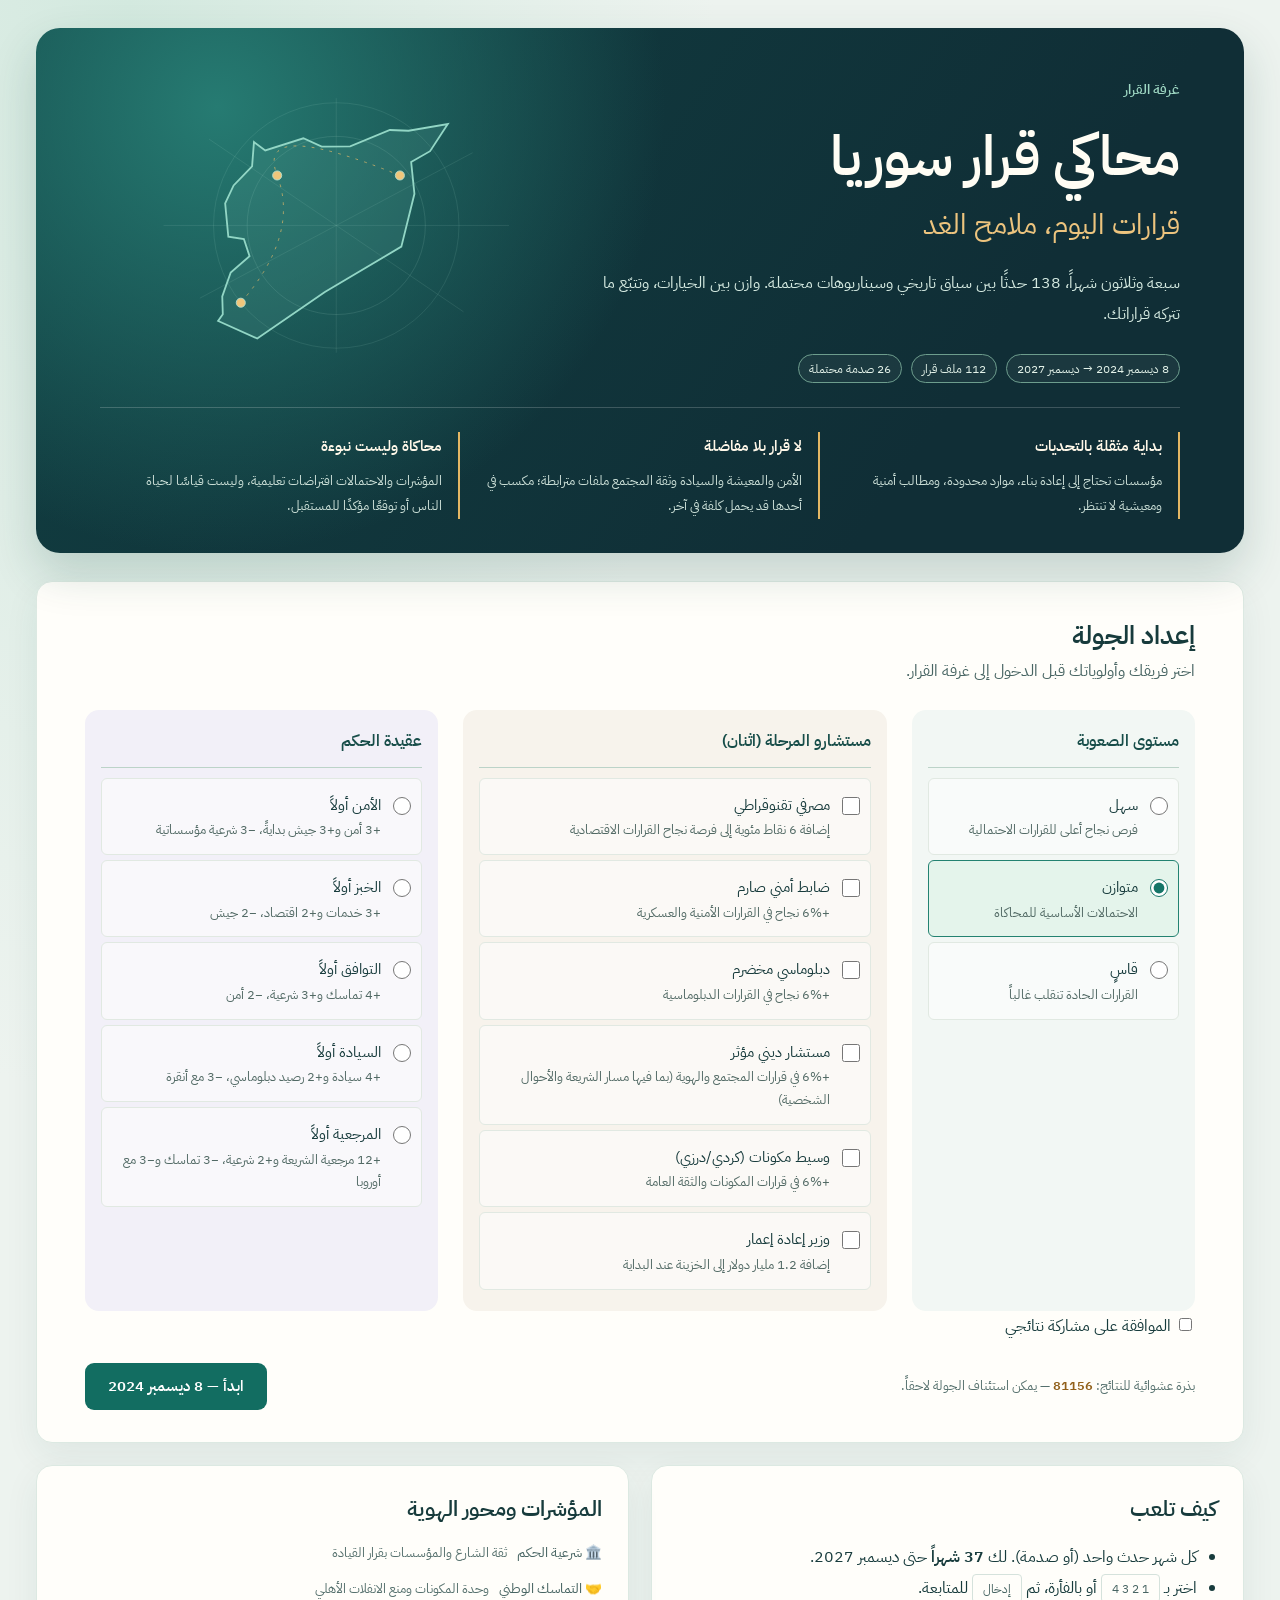
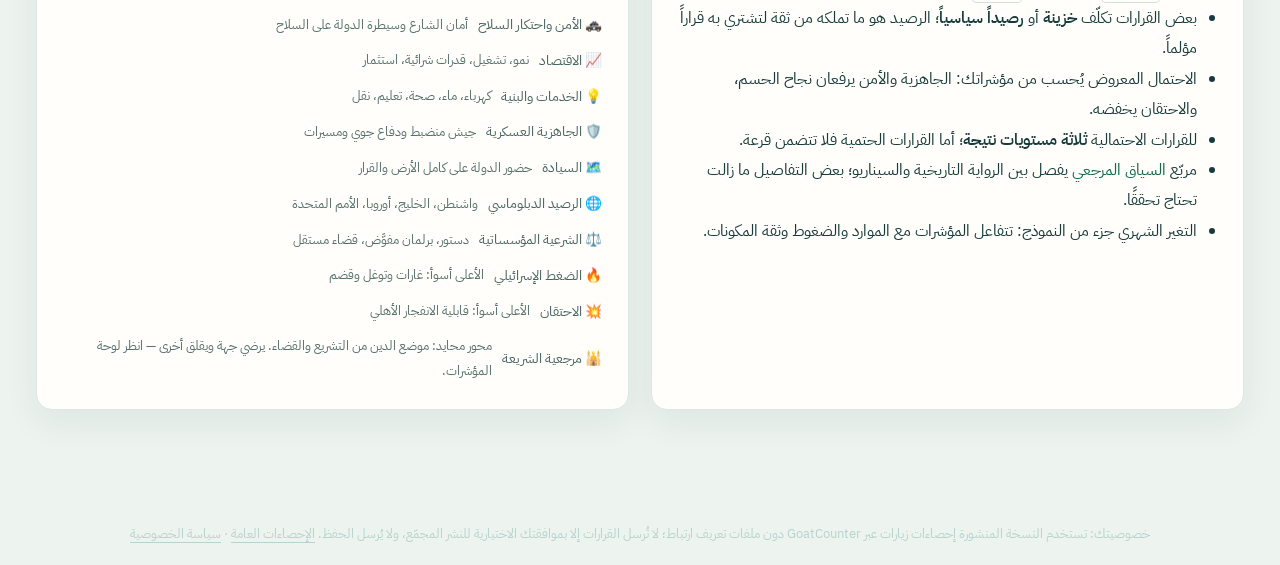
